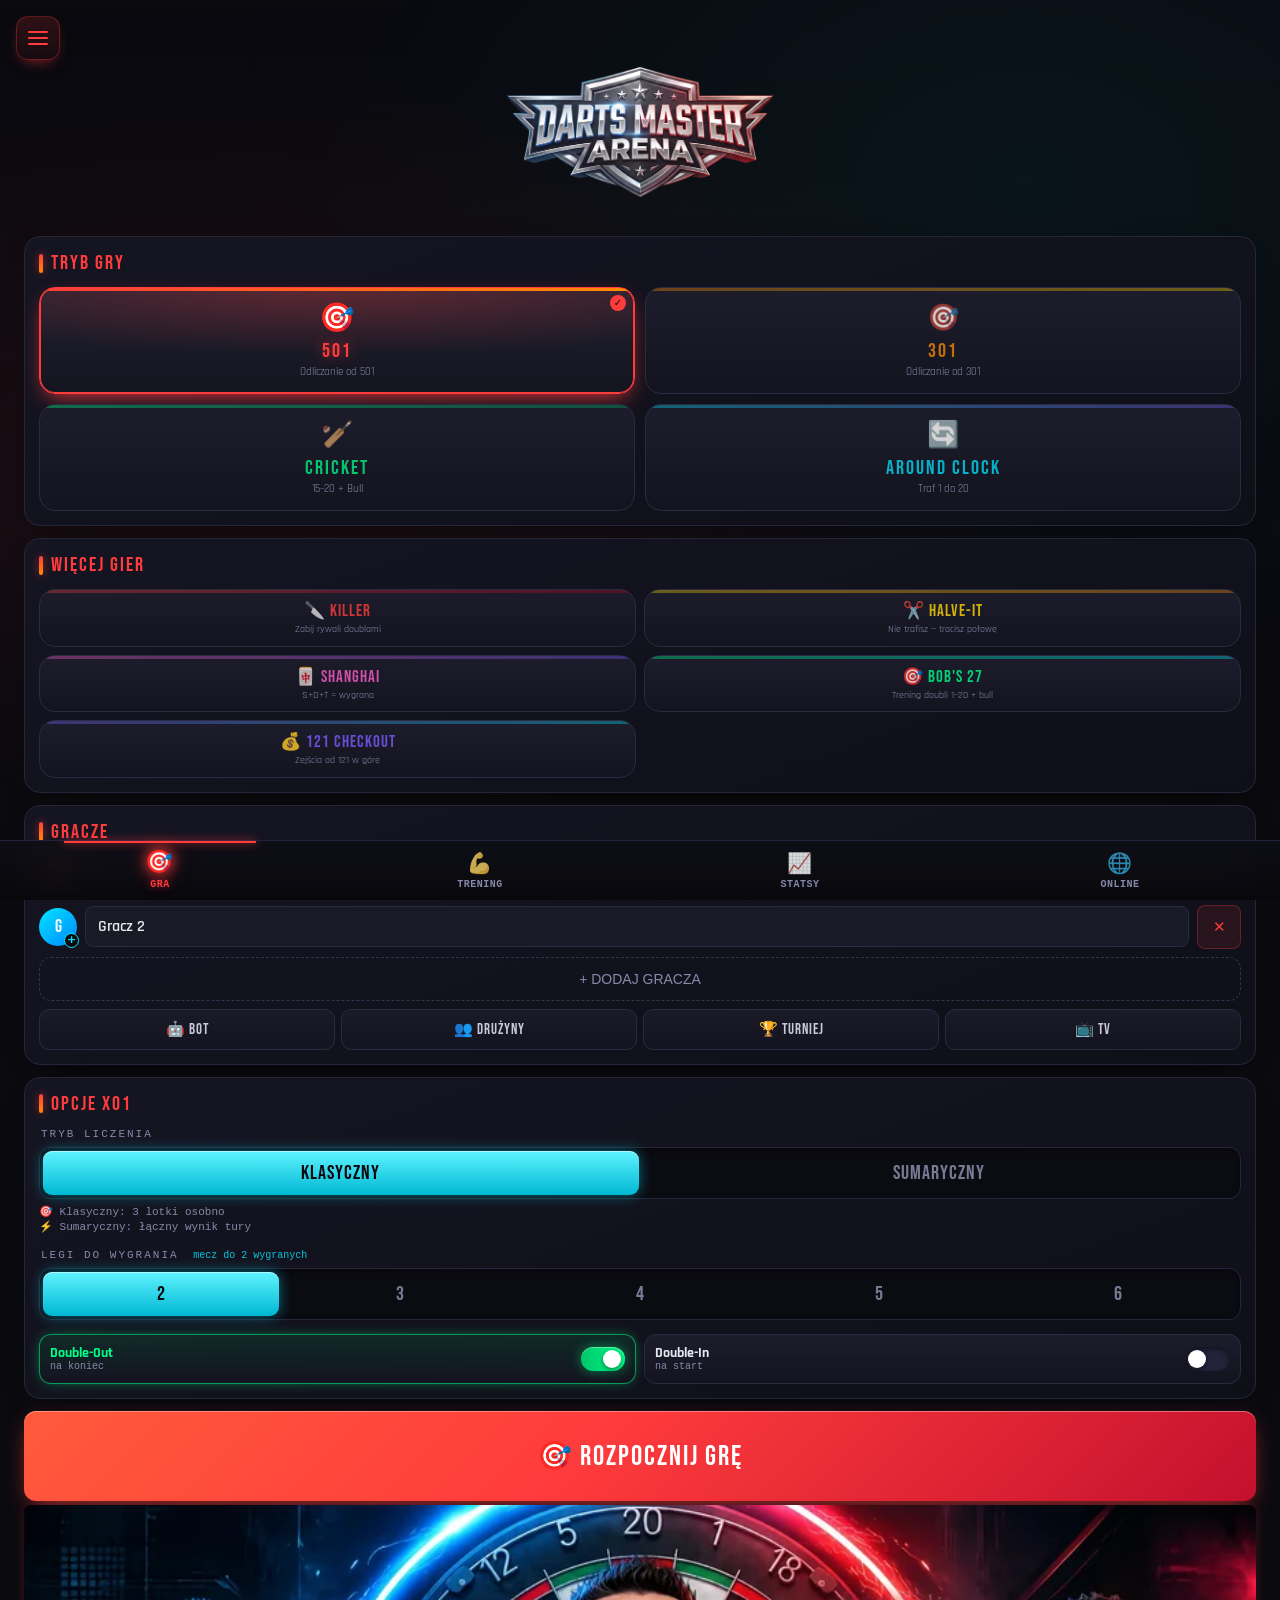
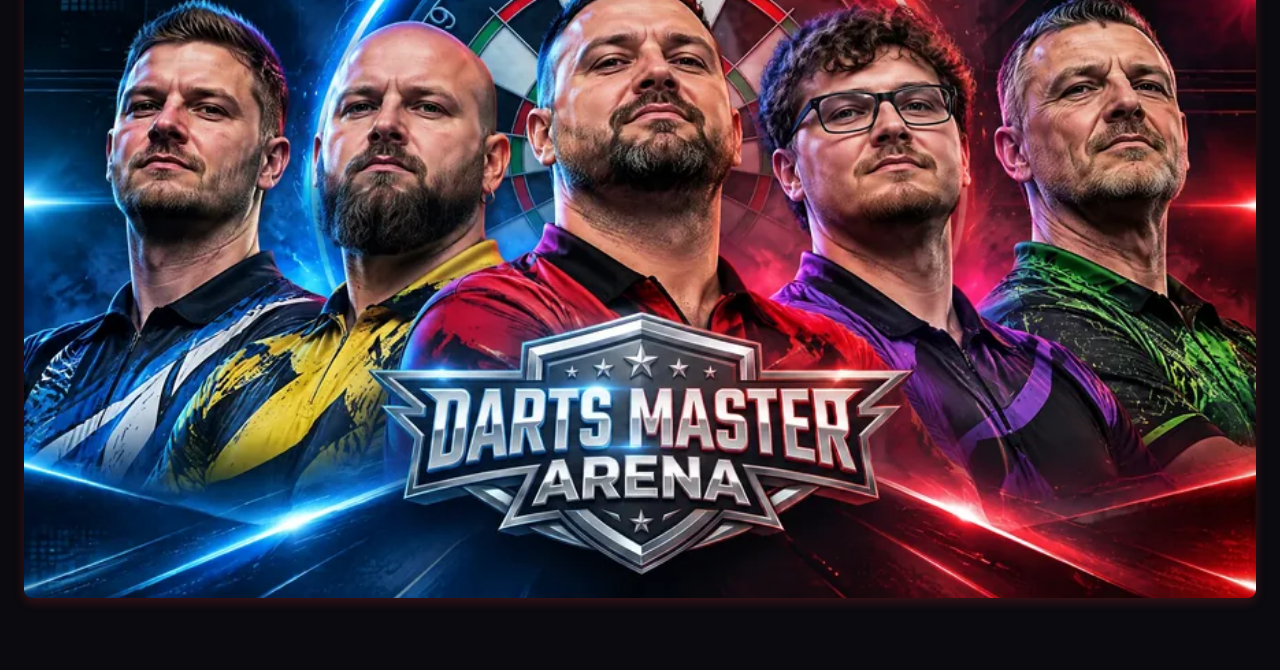
==== app.html @ 96c675e8 "Add files via upload" ====
<!DOCTYPE html>
<html lang="pl">
<head>
<meta charset="UTF-8">
<meta name="viewport" content="width=device-width, initial-scale=1.0, maximum-scale=1.0, user-scalable=no, viewport-fit=cover">
<meta name="theme-color" content="#0a0a0f">
<meta name="description" content="Profesjonalna aplikacja do gry w darta - 501, 301, Cricket, ATC">
<meta name="mobile-web-app-capable" content="yes">
<meta name="apple-mobile-web-app-capable" content="yes">
<meta name="apple-mobile-web-app-status-bar-style" content="black-translucent">
<meta name="apple-mobile-web-app-title" content="DM Arena">
<link rel="apple-touch-icon" href="/apple-touch-icon.png">
<meta name="apple-touch-startup-image" media="screen and (device-width: 430px) and (device-height: 932px) and (-webkit-device-pixel-ratio: 3) and (orientation: portrait)" href="[data-uri]">
<meta name="apple-touch-startup-image" media="screen and (device-width: 393px) and (device-height: 852px) and (-webkit-device-pixel-ratio: 3) and (orientation: portrait)" href="[data-uri]">
<meta name="apple-touch-startup-image" media="screen and (device-width: 390px) and (device-height: 844px) and (-webkit-device-pixel-ratio: 3) and (orientation: portrait)" href="[data-uri]">
<meta name="apple-touch-startup-image" media="screen and (device-width: 375px) and (device-height: 812px) and (-webkit-device-pixel-ratio: 3) and (orientation: portrait)" href="[data-uri]">
<link rel="manifest" href="manifest.json">
<link rel="icon" type="image/png" sizes="192x192" href="/icon-192x192.png">
<link rel="shortcut icon" href="/favicon.ico">
<title>Darts Master Arena</title>
<link href="https://fonts.googleapis.com/css2?family=Bebas+Neue&family=Anton&family=Open+Sans:wght@400;600;700&family=Rajdhani:wght@400;500;600;700&display=swap" rel="stylesheet">
<script type="module">
  import { initializeApp } from "https://www.gstatic.com/firebasejs/10.12.0/firebase-app.js";
  import { getAuth, createUserWithEmailAndPassword, signInWithEmailAndPassword, signOut, onAuthStateChanged, updateProfile, sendPasswordResetEmail } from "https://www.gstatic.com/firebasejs/10.12.0/firebase-auth.js";
  import { getFirestore, collection, doc, setDoc, getDoc, getDocs, updateDoc, onSnapshot, deleteDoc, deleteField, serverTimestamp, query, orderBy, limit, where, addDoc, runTransaction, arrayUnion, arrayRemove } from "https://www.gstatic.com/firebasejs/10.12.0/firebase-firestore.js";

  const firebaseConfig = {
    apiKey: "AIzaSyDDq0DXwafzw8KiSfl-HofLPJ_BuCSrttk",
    authDomain: "dartsmasterproapp.firebaseapp.com",
    projectId: "dartsmasterproapp",
    storageBucket: "dartsmasterproapp.firebasestorage.app",
    messagingSenderId: "101932488932",
    appId: "1:101932488932:web:4e81bce3bbfb4fde9b74f1"
  };

  const app = initializeApp(firebaseConfig);
  const auth = getAuth(app);
  const db = getFirestore(app);

  // Eksportuj do window żeby reszta kodu miała dostęp
  window._fb = { auth, db, createUserWithEmailAndPassword, signInWithEmailAndPassword, signOut, onAuthStateChanged, updateProfile, sendPasswordResetEmail, collection, doc, setDoc, getDoc, getDocs, updateDoc, onSnapshot, deleteDoc, deleteField, serverTimestamp, query, orderBy, limit, where, addDoc, runTransaction, arrayUnion, arrayRemove };

  // Śledź stan logowania
  onAuthStateChanged(auth, user => {
    window._fbUser = user;
    if (typeof onFbAuthChange === 'function') onFbAuthChange(user);
  });
</script>

<style>
*{margin:0;padding:0;box-sizing:border-box;-webkit-tap-highlight-color:transparent}
body{background:#0a0a0f;color:#e8e8f0;font-family:'Rajdhani',sans-serif;min-height:100vh;overflow-x:hidden;background-attachment:fixed}
body::before{content:'';position:fixed;inset:0;background:radial-gradient(ellipse at 20% 50%,rgba(255,60,60,0.08),transparent 60%),radial-gradient(ellipse at 80% 20%,rgba(0,229,255,0.05),transparent 50%),linear-gradient(180deg,rgba(10,10,15,0.5) 0%,rgba(10,10,15,0.7) 100%);pointer-events:none;z-index:0}
input{outline:none}
::-webkit-scrollbar{width:3px}
::-webkit-scrollbar-thumb{background:#2a2a40;border-radius:4px}
@keyframes blink{0%,100%{opacity:1}50%{opacity:.3}}
@keyframes fall{0%{transform:translateY(-20px) rotate(0deg);opacity:1}100%{transform:translateY(100vh) rotate(720deg);opacity:0}}
@keyframes popIn{0%{transform:scale(0)}60%{transform:scale(1.15)}100%{transform:scale(1)}}
@keyframes pulse{0%,100%{box-shadow:0 0 10px rgba(255,60,60,.3)}50%{box-shadow:0 0 20px rgba(255,60,60,.6)}}

/* SIDE MENU */
.side-menu{position:fixed;left:0;top:0;bottom:0;width:200px;background:rgba(10,10,15,.98);backdrop-filter:blur(20px);border-right:1px solid #2a2a40;display:none;flex-direction:column;z-index:2000;overflow-y:auto;padding-top:20px}
.side-menu.open{display:flex}
.side-menu-btn{padding:15px 20px;color:#8888aa;text-decoration:none;border:none;background:none;cursor:pointer;font-family:'Bebas Neue',cursive;font-size:14px;letter-spacing:1px;text-align:left;border-bottom:1px solid #2a2a40;transition:all .2s;display:flex;align-items:center;gap:10px}
.side-menu-btn:hover{color:#ff3c3c;background:rgba(255,60,60,.05)}
.side-menu-btn.online{color:#00ff88;border-left:3px solid #00ff88}
.menu-toggle{position:fixed;top:20px;left:20px;background:#ff3c3c;border:none;color:#fff;width:40px;height:40px;border-radius:8px;cursor:pointer;z-index:1999;font-size:20px;display:flex;align-items:center;justify-content:center}

/* MODAL LOGIN/REGISTER ONLINE */
.modal-overlay{display:none;position:fixed;inset:0;background:rgba(0,0,0,.9);z-index:3000;align-items:center;justify-content:center}
.modal-overlay.active{display:flex}
.modal-box{background:#12121a;border:2px solid #2a2a40;border-radius:12px;padding:30px;max-width:400px;width:90%;box-shadow:0 0 30px rgba(255,60,60,.3);animation:popIn .3s ease-out}
.modal-title{font-family:'Bebas Neue',cursive;font-size:24px;color:#ff3c3c;margin-bottom:20px;text-align:center;letter-spacing:2px}
.modal-subtitle{font-size:12px;color:#8888aa;text-align:center;margin-bottom:20px}
.modal-input{width:100%;padding:12px;background:#1a1a26;border:1px solid #2a2a40;border-radius:8px;color:#e8e8f0;margin-bottom:12px;font-family:'Rajdhani',sans-serif;font-size:14px;transition:border .2s}
.modal-input:focus{border-color:#ff3c3c;outline:none}
.modal-btn{width:100%;padding:12px;background:linear-gradient(135deg,#ff3c3c,#cc1f1f);color:#fff;border:none;border-radius:8px;cursor:pointer;font-family:'Bebas Neue',cursive;font-size:16px;letter-spacing:1px;margin-bottom:10px;transition:all .2s}
.modal-btn:hover{transform:translateY(-2px);box-shadow:0 4px 20px rgba(255,60,60,.4)}
.modal-btn:active{transform:translateY(0)}
.modal-btn-secondary{background:#1a1a26;border:1px solid #2a2a40;color:#e8e8f0}
.modal-btn-secondary:hover{border-color:#ff3c3c;color:#ff3c3c}
.modal-close{position:absolute;top:10px;right:10px;background:none;border:none;color:#8888aa;font-size:24px;cursor:pointer;transition:color .2s}
.modal-close:hover{color:#ff3c3c}
.modal-text{color:#8888aa;font-size:12px;text-align:center;margin-top:15px}
.modal-link{color:#ff3c3c;cursor:pointer;text-decoration:underline}
.modal-link:hover{color:#ff6060}
.modal-message{padding:10px;border-radius:8px;margin-bottom:15px;font-size:12px;text-align:center}
.modal-message.success{background:rgba(0,255,136,.1);color:#00ff88;border:1px solid rgba(0,255,136,.3)}
.modal-message.error{background:rgba(255,60,60,.1);color:#ff3c3c;border:1px solid rgba(255,60,60,.3)}

/* ONLINE SCREEN */
.online-tab{flex:1;padding:8px;border-radius:8px;border:2px solid #2a2a40;background:#1a1a26;color:#8888aa;font-family:'Bebas Neue',cursive;font-size:14px;letter-spacing:1px;cursor:pointer;text-align:center;transition:all .15s}
.online-tab.active{border-color:#00e5ff;color:#00e5ff;background:rgba(0,229,255,.08)}
.room-card{background:#12121a;border:1px solid #2a2a40;border-radius:12px;padding:14px;margin-bottom:10px;display:flex;align-items:center;gap:12px;cursor:pointer;transition:all .2s}
.room-card:hover{border-color:#00e5ff;background:rgba(0,229,255,.05)}
.room-badge{padding:3px 8px;border-radius:6px;font-size:10px;font-family:monospace;font-weight:700}
.room-badge.waiting{background:rgba(0,255,136,.15);color:#00ff88;border:1px solid rgba(0,255,136,.3)}
.room-badge.playing{background:rgba(255,140,0,.15);color:#ff8c00;border:1px solid rgba(255,140,0,.3)}
.room-badge.full{background:rgba(255,60,60,.15);color:#ff3c3c;border:1px solid rgba(255,60,60,.3)}
.lb-row{display:flex;align-items:center;gap:10px;padding:10px 12px;border-bottom:1px solid #2a2a40}
.lb-rank{font-family:'Bebas Neue',cursive;font-size:22px;color:#8888aa;width:30px;text-align:center;flex-shrink:0}
.lb-rank.gold{color:#ffd700}
.lb-rank.silver{color:#c0c0c0}
.lb-rank.bronze{color:#cd7f32}
.lb-wins{font-family:'Bebas Neue',cursive;font-size:22px;color:#00e5ff;margin-left:auto}
.online-game-header{background:rgba(0,229,255,.08);border:1px solid rgba(0,229,255,.2);border-radius:12px;padding:12px;margin-bottom:12px;text-align:center}
.online-turn-indicator{background:rgba(255,60,60,.1);border:1px solid rgba(255,60,60,.3);border-radius:8px;padding:8px 12px;margin-bottom:10px;text-align:center;font-family:'Bebas Neue',cursive;font-size:16px;letter-spacing:1px;display:none}
.online-turn-indicator.your-turn{display:block;color:#ff3c3c;animation:pulse 1s infinite}
.online-turn-indicator.wait{display:block;color:#8888aa}
.sound-slot{background:#1a1a26;border:1px solid #2a2a40;border-radius:10px;padding:12px;margin-bottom:10px}
.sound-slot-label{font-family:'Bebas Neue',cursive;font-size:14px;letter-spacing:1px;color:#ff3c3c;font-weight:700}

@keyframes popIn{0%{transform:scale(0)}60%{transform:scale(1.15)}100%{transform:scale(1)}}

/* NAV */
.nav{position:fixed;bottom:0;left:0;right:0;background:rgba(10,10,15,.96);backdrop-filter:blur(20px);border-top:1px solid #2a2a40;display:flex;z-index:1000;padding-bottom:env(safe-area-inset-bottom)}
.nav-btn{flex:1;display:flex;flex-direction:column;align-items:center;gap:3px;padding:10px 4px;cursor:pointer;color:#8888aa;font-size:10px;font-family:monospace;font-weight:700;text-transform:uppercase;letter-spacing:.5px;border:none;background:none;position:relative;transition:color .2s}
.nav-btn.active{color:#ff3c3c}
.nav-btn.active::before{content:'';position:absolute;top:0;left:20%;right:20%;height:2px;background:#ff3c3c;box-shadow:0 0 8px #ff3c3c}
.nav-icon{font-size:20px}

/* SCREENS */
.screen{display:none;padding:20px 24px 70px;position:relative;z-index:1}
.screen.active{display:block}
#game-screen{padding-top:80px}

/* CARDS */
.card{background:#12121a;border:1px solid #2a2a40;border-radius:12px;padding:14px;margin-bottom:12px;position:relative;overflow:hidden}
.card-title{font-family:'Bebas Neue',cursive;font-size:20px;letter-spacing:2px;color:#ff3c3c;margin-bottom:12px}

/* CRICKET - zmniejsz margines przed tabelą */
#cricket-in{margin-top:-12px}

/* BTNS */
.btn{display:flex;align-items:center;justify-content:center;gap:8px;padding:13px 20px;border-radius:10px;cursor:pointer;font-family:'Bebas Neue',cursive;font-size:18px;letter-spacing:2px;border:none;width:100%;margin-top:8px;transition:all .2s}
.btn-primary{background:linear-gradient(135deg,#ff3c3c,#cc1f1f);color:#fff;box-shadow:0 4px 20px rgba(255,60,60,.4)}
.btn-secondary{background:#1a1a26;border:1px solid #2a2a40;color:#e8e8f0}
.btn-cyan{background:linear-gradient(135deg,#00e5ff,#0088aa);color:#000}
.btn-green{background:linear-gradient(135deg,#00ff88,#00aacc);color:#000}

/* PLAYER SCORE CARD */
.player-card{background:#12121a;border:1px solid #2a2a40;border-radius:12px;padding:10px 14px;display:flex;align-items:center;gap:10px;margin-bottom:8px;transition:all .3s;position:relative;overflow:hidden}
.player-card.active{border-color:#ff3c3c;background:rgba(255,60,60,.08);box-shadow:0 0 18px rgba(255,60,60,.15)}
.player-card.active::before{content:'';position:absolute;left:0;top:0;bottom:0;width:3px;background:#ff3c3c;box-shadow:0 0 8px #ff3c3c}
.player-avatar{width:40px;height:40px;border-radius:50%;display:flex;align-items:center;justify-content:center;font-family:'Bebas Neue',cursive;font-size:18px;color:#fff;flex-shrink:0}
.player-name{font-size:15px;font-weight:700;color:#e8e8f0}
.player-sub{font-size:11px;color:#8888aa;font-family:monospace;margin-top:2px}
.player-score{font-family:'Bebas Neue',cursive;font-size:40px;line-height:1;color:#e8e8f0;min-width:70px;text-align:right}
.player-score.low{color:#ff3c3c;text-shadow:0 0 12px rgba(255,60,60,.5)}

/* THROW DISPLAY */
.throw-slot{flex:1;background:#1a1a26;border:1px solid #2a2a40;border-radius:8px;padding:4px;text-align:center;font-family:'Bebas Neue',cursive;font-size:28px;color:#8888aa;min-height:35px;display:flex;align-items:center;justify-content:center;transition:all .2s}
.throw-slot.filled{border-color:#00e5ff;color:#00e5ff;background:rgba(0,229,255,.05)}

/* NUMPAD */
.numpad{display:grid;grid-template-columns:repeat(5,1fr);gap:5px;margin-bottom:8px}
.npad{background:#1a1a26;border:1px solid #2a2a40;border-radius:7px;padding:12px 6px;text-align:center;cursor:pointer;font-family:monospace;font-size:15px;font-weight:700;color:#e8e8f0;user-select:none;transition:background .1s}
.npad:active{background:rgba(0,229,255,.15);border-color:#00e5ff}
.npad.gold{color:#ffd700;border-color:rgba(255,215,0,.3)}
.npad.red{color:#ff3c3c;border-color:rgba(255,60,60,.3)}

/* MULT */
.mult-btn{padding:8px;border-radius:8px;border:2px solid #2a2a40;background:#1a1a26;color:#8888aa;font-family:'Bebas Neue',cursive;font-size:15px;letter-spacing:1px;cursor:pointer;text-align:center;transition:all .15s;flex:1}
.mult-btn.m1{border-color:#e8e8f0;color:#e8e8f0;background:rgba(255,255,255,.08)}
.mult-btn.m2{border-color:#00ff88;color:#00ff88;background:rgba(0,255,136,.1)}
.mult-btn.m3{border-color:#ff8c00;color:#ff8c00;background:rgba(255,140,0,.1)}

/* CRICKET */
.cricket-row{display:flex;align-items:center;padding:7px 12px;border-bottom:1px solid #2a2a40;gap:6px}
.cricket-num{font-family:'Bebas Neue',cursive;font-size:20px;color:#ff8c00;width:32px;text-align:center;flex-shrink:0}
.mark{width:20px;height:20px;border:2px solid #2a2a40;border-radius:4px;display:flex;align-items:center;justify-content:center;font-size:12px;color:transparent;transition:all .2s;font-weight:700}
.mark.hit{border-color:#00ff88;background:rgba(0,255,136,.12);color:#00ff88}
.mark.closed{border-color:#ffd700;background:rgba(255,215,0,.12);color:#ffd700}

/* CHECKOUT HINT */
.checkout-hint{background:rgba(255,215,0,.08);border:1px solid rgba(255,215,0,.3);border-radius:8px;padding:8px 12px;margin-bottom:10px;display:none}
.checkout-hint.on{display:block}

/* CAMERA */
.cam-container{border-radius:12px;overflow:hidden;background:#000;margin-bottom:12px;aspect-ratio:4/3;position:relative}
#cam-video{width:100%;height:100%;object-fit:cover;display:block}
.cam-badge{background:rgba(0,0,0,.7);backdrop-filter:blur(8px);padding:5px 10px;border-radius:20px;font-family:monospace;font-size:10px;display:flex;align-items:center;gap:5px}
.live-dot{width:7px;height:7px;border-radius:50%;background:#8888aa}
.live-dot.on{background:#00ff88;animation:blink 1.2s infinite}

/* ATC */
.atc-target{width:36px;height:36px;border-radius:50%;border:2px solid #2a2a40;display:flex;align-items:center;justify-content:center;font-family:'Bebas Neue',cursive;font-size:14px;color:#8888aa;transition:all .2s}
.atc-target.hit{border-color:#00ff88;background:rgba(0,255,136,.15);color:#00ff88}
.atc-target.current{border-color:#ff3c3c;background:rgba(255,60,60,.15);color:#ff3c3c;animation:pulse 1s infinite}

/* EXERCISE */
.exercise-card{background:#12121a;border:1px solid #2a2a40;border-radius:12px;overflow:hidden;margin-bottom:12px}
.ex-header{background:linear-gradient(135deg,rgba(255,60,60,.12),rgba(255,140,0,.08));padding:12px 14px;border-bottom:1px solid #2a2a40;display:flex;align-items:center;gap:10px}
.diff{font-size:10px;font-family:monospace;padding:3px 8px;border-radius:4px;margin-left:auto}
.diff.easy{background:rgba(0,255,136,.15);color:#00ff88}
.diff.medium{background:rgba(255,140,0,.15);color:#ff8c00}
.diff.hard{background:rgba(255,60,60,.15);color:#ff3c3c}

/* TOAST */
#toast{position:fixed;top:16px;left:50%;transform:translateX(-50%) translateY(-60px);background:#1a1a26;border:1px solid #2a2a40;border-radius:8px;padding:9px 18px;font-family:monospace;font-size:12px;color:#e8e8f0;z-index:9000;transition:transform .3s;white-space:nowrap;box-shadow:0 4px 20px rgba(0,0,0,.5)}
#toast.show{transform:translateX(-50%) translateY(0)}

/* WIN */
#win-overlay{display:none;position:fixed;inset:0;background:rgba(0,0,0,.92);z-index:99000;flex-direction:column;align-items:center;justify-content:center;padding:32px;text-align:center}
#win-overlay.show{display:flex}
.win-emoji{font-size:80px;margin-bottom:12px;animation:popIn .5s ease}
.win-title{font-family:'Bebas Neue',cursive;font-size:50px;letter-spacing:4px;background:linear-gradient(135deg,#ffd700,#ff8c00);-webkit-background-clip:text;-webkit-text-fill-color:transparent}

/* AI RESULT BOX */
.ai-dart-box{background:#1a1a26;border:1px solid #2a2a40;border-radius:8px;padding:10px;text-align:center}
.ai-val{font-family:'Bebas Neue',cursive;font-size:30px;color:#00e5ff;margin:4px 0}
.ai-sub{font-size:10px;color:#8888aa}

/* STAT CARD */
.stat-card{background:#12121a;border:1px solid #2a2a40;border-radius:10px;padding:14px;text-align:center}
.stat-val{font-family:'Bebas Neue',cursive;font-size:34px;color:#00e5ff;line-height:1}
.stat-lbl{font-size:11px;color:#8888aa;text-transform:uppercase;letter-spacing:1px;margin-top:4px;font-family:monospace}
.st-filter-btn{background:#1a1a26;border:1px solid #2a2a40;border-radius:20px;padding:6px 14px;color:#8888aa;font-family:'Bebas Neue',cursive;font-size:13px;letter-spacing:1px;cursor:pointer;white-space:nowrap;transition:all .2s;flex-shrink:0}
.st-filter-btn:hover{border-color:#ff3c3c;color:#ff3c3c}
.st-filter-btn.st-filter-active{background:rgba(255,60,60,.15);border-color:#ff3c3c;color:#ff3c3c}
.st-card-ratio .stat-val{color:#00ff88}
.st-hist-row{display:flex;align-items:center;gap:10px;padding:10px 0;border-bottom:1px solid #1a1a26;position:relative}
.st-hist-row:last-child{border-bottom:none}
.st-mode-badge{font-family:'Bebas Neue',cursive;font-size:10px;letter-spacing:1px;padding:2px 7px;border-radius:10px;flex-shrink:0}
.st-mode-501{background:rgba(255,60,60,.18);color:#ff3c3c;border:1px solid rgba(255,60,60,.3)}
.st-mode-301{background:rgba(255,140,0,.18);color:#ff8c00;border:1px solid rgba(255,140,0,.3)}
.st-mode-cricket{background:rgba(0,229,255,.18);color:#00e5ff;border:1px solid rgba(0,229,255,.3)}
.st-mode-atc{background:rgba(0,255,136,.18);color:#00ff88;border:1px solid rgba(0,255,136,.3)}
.st-win-badge{font-family:'Bebas Neue',cursive;font-size:12px;padding:2px 8px;border-radius:10px;background:rgba(255,215,0,.15);border:1px solid rgba(255,215,0,.3);color:#ffd700;flex-shrink:0}

/* TOGGLE */
.toggle{width:44px;height:24px;border-radius:12px;background:#2a2a40;cursor:pointer;position:relative;transition:background .3s;flex-shrink:0}
.toggle.on{background:#00ff88}
.toggle-knob{position:absolute;top:3px;left:2px;width:18px;height:18px;border-radius:50%;background:#fff;transition:left .3s}
.toggle.on .toggle-knob{left:22px}

/* WRC - podgląd kamery rywala */
#wrc-window{position:fixed;bottom:70px;left:12px;z-index:800;display:none;flex-direction:column;align-items:flex-start;gap:6px}
#wrc-window.open{display:flex}
#wrc-window.open.docked{display:none}
.wrc-slot{display:none;position:relative;flex-shrink:0}
.wrc-slot.on{display:block}
.wrc-slot .wrc-video-box{width:100%!important;height:100%!important;border-radius:10px}
.wrc-slot-x{position:absolute;top:4px;right:4px;z-index:3;width:22px;height:22px;border-radius:50%;border:1px solid rgba(0,229,255,.5);background:rgba(0,0,0,.65);color:#00e5ff;font-size:12px;line-height:20px;text-align:center;cursor:pointer;padding:0}
#wrc-slot-sum{width:150px;height:96px;margin-bottom:10px}
#x01-summary-in.wrc-docked #sum-input{height:96px!important;margin-bottom:10px!important;padding:6px!important}
#wrc-slot-x01{width:170px;height:96px;margin:0 auto 26px}
#x01-in.wrc-docked .dart-graphics{display:none!important}
.wrc-video-box{width:140px;height:105px;border-radius:10px;overflow:hidden;background:#000;border:2px solid rgba(0,229,255,.5);box-shadow:0 4px 20px rgba(0,229,255,.25),0 0 0 1px rgba(0,229,255,.1);position:relative;cursor:pointer;transition:all .3s cubic-bezier(.4,0,.2,1)}
.wrc-video-box video{width:100%;height:100%;object-fit:cover;display:block}
.wrc-video-box.fullscreen{position:fixed;inset:0;width:100vw;height:100dvh;border-radius:0;border:none;z-index:9500;box-shadow:none;cursor:pointer}
.wrc-video-box.fullscreen .wrc-label{font-size:12px;padding:4px 12px;top:10px;left:10px}
.wrc-video-box.fullscreen .wrc-name{font-size:16px;padding:6px 12px;bottom:20px}
.wrc-fullscreen-hint{position:absolute;bottom:22px;right:5px;background:rgba(0,0,0,.55);border-radius:6px;padding:2px 5px;font-family:monospace;font-size:8px;color:#00e5ff;opacity:.7;pointer-events:none;transition:opacity .2s}
.wrc-label{position:absolute;top:5px;left:5px;background:rgba(0,0,0,.7);backdrop-filter:blur(6px);padding:2px 7px;border-radius:10px;font-family:monospace;font-size:9px;color:#00e5ff;letter-spacing:1px;display:flex;align-items:center;gap:4px}
.wrc-dot{width:6px;height:6px;border-radius:50%;background:#00ff88;animation:blink 1.2s infinite;flex-shrink:0}
.wrc-dot.off{background:#8888aa;animation:none}
.wrc-name{position:absolute;bottom:5px;left:5px;right:5px;background:rgba(0,0,0,.65);backdrop-filter:blur(4px);padding:2px 6px;border-radius:6px;font-family:'Bebas Neue',cursive;font-size:11px;color:#e8e8f0;letter-spacing:1px;text-align:center;white-space:nowrap;overflow:hidden;text-overflow:ellipsis}
.wrc-btn{background:rgba(0,0,0,.75);backdrop-filter:blur(8px);border:1px solid rgba(0,229,255,.4);border-radius:20px;color:#00e5ff;padding:5px 10px;font-family:'Bebas Neue',cursive;font-size:12px;letter-spacing:1px;cursor:pointer;display:flex;align-items:center;gap:5px;white-space:nowrap;box-shadow:0 2px 10px rgba(0,0,0,.4);transition:all .2s}
.wrc-btn:active{background:rgba(0,229,255,.15)}
.wrc-no-cam{display:flex;flex-direction:column;align-items:center;justify-content:center;height:100%;color:#8888aa;font-family:monospace;font-size:10px;gap:6px}
.wrc-no-cam span{font-size:24px}

/* TURN TIMER */
#ol-turn-timer{display:none;align-items:center;gap:8px;padding:4px 0 2px}
#ol-turn-timer.active{display:flex}
.timer-bar-wrap{flex:1;height:5px;background:#2a2a40;border-radius:3px;overflow:hidden}
.timer-bar-fill{height:100%;border-radius:3px;transition:width 1s linear,background .5s;background:#00e5ff;width:100%}
.timer-bar-fill.warn{background:#ff8c00}
.timer-bar-fill.danger{background:#ff3c3c;animation:pulse .5s infinite}
.timer-count{font-family:'Bebas Neue',cursive;font-size:16px;color:#00e5ff;min-width:24px;text-align:right;letter-spacing:1px;transition:color .3s}
.timer-count.warn{color:#ff8c00}
.timer-count.danger{color:#ff3c3c}

/* DART GRAPHICS */
@keyframes dartThrow{
  0%{opacity:1;transform:scale(1) translateX(0) rotateY(0deg)}
  30%{opacity:0.8;transform:scale(1.15) translateX(-8px) rotateY(-15deg)}
  100%{opacity:0;transform:scale(0.2) translateX(-60px) rotateY(-45deg)}
}
.dart-graphics{display:flex;justify-content:center;align-items:center;gap:40px;margin-bottom:4px;height:60px;perspective:1000px}
.dart-icon{display:flex;flex-direction:row;align-items:center;gap:6px;transition:opacity .15s}
.dart-icon img{filter:drop-shadow(0 3px 8px rgba(255,60,60,0.45));width:48px;height:48px;object-fit:contain;display:block;transform:rotate(90deg)}
.dart-visual{filter:drop-shadow(0 3px 8px rgba(255,60,60,0.45));width:48px;height:48px;display:flex;align-items:center;justify-content:center;font-size:32px}
.dart-icon.thrown{animation:dartThrow .38s cubic-bezier(.4,0,.6,1) forwards;pointer-events:none}
.dart-dot{width:7px;height:7px;border-radius:50%;background:#00e5ff;box-shadow:0 0 7px #00e5ff;transition:background .2s,box-shadow .2s}
.dart-icon.thrown .dart-dot{background:transparent;box-shadow:none}

/* ===== RESPONSIVE DESIGN FOR MOBILE ===== */
@media (max-width:768px){
  /* General spacing adjustments */
  .screen{padding:16px 20px 70px}
  
  /* Navigation adjustments */
  .nav{padding-bottom:env(safe-area-inset-bottom,8px)}
  .nav-btn{padding:8px 3px;gap:2px;font-size:9px}
  .nav-icon{font-size:18px}
  
  /* Card adjustments */
  .card{padding:10px 12px;margin-bottom:10px;border-radius:8px}
  .card-title{font-size:16px;letter-spacing:1px;margin-bottom:8px}
  
  /* Button adjustments */
  .btn{padding:11px 16px;font-size:14px;letter-spacing:1px;margin-top:6px}
  
  /* Player card adjustments */
  .player-card{padding:8px 10px;gap:8px;margin-bottom:6px}
  .player-avatar{width:36px;height:36px;font-size:16px}
  .player-name{font-size:13px}
  .player-sub{font-size:10px}
  .player-score{font-size:32px;min-width:60px}
  
  /* Throw slot adjustments */
  .throw-slot{padding:8px;font-size:22px;min-height:45px}
  
  /* Numpad adjustments */
  .numpad{grid-template-columns:repeat(5,1fr);gap:4px;margin-bottom:6px}
  .npad{padding:7px 3px;font-size:12px}
  
  /* Multiplier buttons */
  .mult-btn{padding:6px;font-size:13px;letter-spacing:.5px}
  
  /* Cricket adjustments */
  .cricket-row{padding:5px 10px;gap:4px}
  .cricket-num{font-size:16px;width:28px}
  .mark{width:18px;height:18px;font-size:10px}
  
  /* Stat card adjustments */
  .stat-card{padding:10px;border-radius:8px}
  .stat-val{font-size:28px}
  .stat-lbl{font-size:10px;margin-top:3px}
  
  /* Camera container */
  .cam-container{border-radius:10px;margin-bottom:10px;aspect-ratio:4/3}
  .cam-badge{padding:4px 8px;font-size:9px;gap:4px}
  .live-dot{width:6px;height:6px}
  
  /* ATC target adjustments */
  .atc-target{width:32px;height:32px;font-size:12px}
  
  /* Exercise card adjustments */
  .exercise-card{margin-bottom:10px;border-radius:8px}
  .ex-header{padding:10px 12px;gap:8px}
  .ex-header span{font-size:22px}
  .ex-header div:first-of-type div{font-size:16px}
  .diff{font-size:9px;padding:2px 6px}
  
  /* Toast adjustments */
  #toast{font-size:11px;padding:8px 14px;border-radius:6px}
  
  /* Win overlay adjustments */
  #win-overlay{padding:24px 16px}
  .win-emoji{font-size:60px;margin-bottom:10px}
  .win-title{font-size:36px;letter-spacing:2px}
  
  /* AI dart box */
  .ai-dart-box{padding:8px;border-radius:6px}
  .ai-val{font-size:24px;margin:3px 0}
  .ai-sub{font-size:9px}
  
  /* Dart graphics adjustments */
  .dart-graphics{gap:28px;margin-bottom:4px;height:70px}
  .dart-icon img{width:40px;height:40px}
  .dart-icon{gap:4px}
  
  /* Toggle switch */
  .toggle{width:40px;height:22px}
  .toggle-knob{width:16px;height:16px;top:3px;left:2px}
  .toggle.on .toggle-knob{left:20px}
}

@media (max-width:480px){
  /* Extra small devices */
  .screen{padding:12px 16px 65px}
  
  /* Card adjustments for very small screens */
  .card{padding:8px 10px;margin-bottom:8px;border-radius:6px}
  .card-title{font-size:14px;margin-bottom:6px}
  
  /* Button adjustments */
  .btn{padding:10px 12px;font-size:13px;letter-spacing:.5px;margin-top:5px}
  
  /* Player card */
  .player-card{padding:7px 8px;gap:6px;margin-bottom:5px}
  .player-avatar{width:32px;height:32px;font-size:14px}
  .player-name{font-size:12px}
  .player-sub{font-size:9px}
  .player-score{font-size:28px;min-width:50px}
  
  /* Throw slot */
  .throw-slot{padding:6px;font-size:18px;min-height:40px}
  
  /* Numpad grid - 5 columns, bigger touch targets */
  .numpad{grid-template-columns:repeat(5,1fr);gap:4px;margin-bottom:6px}
  .npad{padding:12px 4px;font-size:14px;min-height:48px;border-radius:8px}
  
  /* Multiplier buttons */
  .mult-btn{padding:5px;font-size:11px;letter-spacing:0px}
  
  /* Cricket */
  .cricket-row{padding:4px 8px;gap:3px}
  .cricket-num{font-size:14px;width:24px}
  .mark{width:16px;height:16px;font-size:9px}
  
  /* Statistics */
  .stat-card{padding:8px;border-radius:6px}
  .stat-val{font-size:24px}
  .stat-lbl{font-size:9px;margin-top:2px}
  
  /* Camera */
  .cam-container{border-radius:8px;margin-bottom:8px;aspect-ratio:16/12}
  .cam-badge{padding:3px 6px;font-size:8px}
  .live-dot{width:5px;height:5px}
  
  /* Exercise cards */
  .exercise-card{margin-bottom:8px;border-radius:6px}
  .ex-header{padding:8px 10px;gap:6px}
  .ex-header span{font-size:20px}
  .ex-header div:first-of-type div{font-size:14px;letter-spacing:1px}
  .diff{font-size:8px;padding:2px 5px}
  
  /* Checkout hint */
  .checkout-hint{padding:6px 10px;border-radius:6px;margin-bottom:8px;font-size:12px}
  
  /* Toast */
  #toast{font-size:10px;padding:7px 12px;border-radius:5px;top:10px}
  
  /* Win overlay */
  #win-overlay{padding:16px 12px}
  .win-emoji{font-size:50px;margin-bottom:8px}
  .win-title{font-size:32px;letter-spacing:1px}
  
  /* AI dart box */
  .ai-dart-box{padding:6px;border-radius:5px}
  .ai-val{font-size:20px;margin:2px 0}
  .ai-sub{font-size:8px}
  
  /* Dart graphics */
  .dart-graphics{gap:20px;margin-bottom:4px;height:60px}
  .dart-icon img{width:32px;height:32px}
  .dart-icon{gap:3px}
  
  /* Toggle */
  .toggle{width:36px;height:20px}
  .toggle-knob{width:14px;height:14px;top:3px;left:2px}
  .toggle.on .toggle-knob{left:18px}
  
  /* ATC targets */
  .atc-target{width:28px;height:28px;font-size:10px}
  
  /* Navigation */
  .nav-btn{padding:6px 2px;gap:1px;font-size:8px}
  .nav-icon{font-size:16px}
}

/* SLIDE MENU */
.slide-menu{position:fixed;left:-280px;top:0;width:280px;height:100vh;background:rgba(10,10,15,.98);backdrop-filter:blur(20px);border-right:1px solid #2a2a40;z-index:999;transition:left .3s cubic-bezier(0.4,0,0.2,1);padding-top:20px;overflow-y:auto;padding-bottom:100px}
.slide-menu.open{left:0}
.slide-menu-overlay{position:fixed;inset:0;background:rgba(0,0,0,.4);z-index:998;display:none;transition:opacity .3s;pointer-events:none}
.slide-menu.open~.slide-menu-overlay{display:block;pointer-events:auto}

.menu-header{padding:0 20px;margin-bottom:24px}
.menu-title{font-family:'Bebas Neue',cursive;font-size:24px;letter-spacing:2px;color:#ff3c3c;margin-bottom:4px}
.menu-subtitle{font-size:11px;color:#8888aa;font-family:monospace;letter-spacing:1px}

.menu-section{margin-bottom:24px}
.menu-section-title{font-family:'Bebas Neue',cursive;font-size:12px;letter-spacing:2px;color:#00e5ff;padding:0 20px;margin-bottom:10px;text-transform:uppercase}

.menu-item{padding:14px 20px;cursor:pointer;border-left:3px solid transparent;color:#e8e8f0;transition:all .2s;font-size:14px;display:flex;align-items:center;gap:12px;border-bottom:1px solid rgba(42,42,64,.3)}
.menu-item:hover{background:rgba(255,60,60,.1);border-left-color:#ff3c3c;color:#ff3c3c}
.menu-item-icon{font-size:18px;min-width:20px}

.menu-submenu{display:none;background:rgba(255,60,60,.05);border-left:3px solid #ff3c3c;margin-left:0;padding-left:0}
.menu-submenu.open{display:flex;flex-direction:column}
.menu-submenu-item{padding:10px 20px 10px 50px;cursor:pointer;color:#b8b8c8;font-size:13px;border-bottom:1px solid rgba(42,42,64,.2);transition:all .2s}
.menu-submenu-item:hover{background:rgba(255,60,60,.15);color:#ff3c3c}

.menu-divider{height:1px;background:linear-gradient(90deg,transparent,#2a2a40,transparent);margin:20px 0}

/* Menu burger button */
.menu-toggle{position:fixed;top:16px;left:16px;width:44px;height:44px;background:rgba(255,60,60,.1);border:1px solid rgba(255,60,60,.3);border-radius:10px;cursor:pointer;display:flex;align-items:center;justify-content:center;z-index:997;transition:all .2s;gap:4px;flex-direction:column}
.menu-toggle:hover{background:rgba(255,60,60,.2);border-color:#ff3c3c}
.menu-toggle span{width:20px;height:2px;background:#ff3c3c;border-radius:2px;transition:all .3s}
.menu-toggle.open span:nth-child(1){transform:rotate(45deg) translateY(10px)}
.menu-toggle.open span:nth-child(2){opacity:0}
.menu-toggle.open span:nth-child(3){transform:rotate(-45deg) translateY(-10px)}

/* GAME OPTIONS COLLAPSIBLE */
.game-opts{background:#12121a;border:1px solid #2a2a40;border-radius:12px;padding:14px;margin-bottom:12px;position:relative;overflow:hidden}
.game-opts-header{display:flex;justify-content:space-between;align-items:center;cursor:pointer;user-select:none}
.game-opts-title{font-family:'Bebas Neue',cursive;font-size:16px;letter-spacing:2px;color:#ff3c3c}
.game-opts-toggle{color:#8888aa;font-size:18px;transition:transform .3s}
.game-opts-toggle.open{transform:rotate(180deg)}
.game-opts-content{display:none;margin-top:12px;padding-top:12px;border-top:1px solid #2a2a40}
.game-opts-content.open{display:block}

/* ORDER SELECTION MODAL */
.order-modal-overlay{display:none;position:fixed;inset:0;background:rgba(0,0,0,.9);z-index:3000;align-items:center;justify-content:center}
.order-modal-overlay.active{display:flex}
.order-modal-box{background:#12121a;border:2px solid #ff3c3c;border-radius:12px;padding:24px;max-width:500px;width:90%;box-shadow:0 0 30px rgba(255,60,60,.4);animation:popIn .3s ease-out}
.order-modal-title{font-family:'Bebas Neue',cursive;font-size:22px;color:#ff3c3c;margin-bottom:18px;text-align:center;letter-spacing:2px}
.order-players-grid{display:grid;grid-template-columns:1fr 1fr;gap:12px;margin-bottom:18px}
.order-player-btn{background:#1a1a26;border:2px solid #2a2a40;border-radius:10px;padding:14px;cursor:pointer;transition:all .2s;font-family:'Bebas Neue',cursive;font-size:16px;color:#e8e8f0;text-align:center;display:flex;align-items:center;justify-content:center;gap:8px;user-select:none;position:relative}
.order-player-btn:hover{border-color:#ff3c3c;background:rgba(255,60,60,.1)}
.order-player-btn.selected{border-color:#00ff88;background:rgba(0,255,136,.15);color:#00ff88;box-shadow:0 0 16px rgba(0,255,136,.3)}
.order-position{font-size:12px;background:#ff3c3c;color:#fff;width:24px;height:24px;border-radius:50%;display:flex;align-items:center;justify-content:center;font-weight:700}
.order-actions{display:flex;gap:10px}
.order-confirm-btn{flex:1;background:linear-gradient(135deg,#ff3c3c,#cc1f1f);color:#fff;border:none;border-radius:8px;padding:12px;cursor:pointer;font-family:'Bebas Neue',cursive;font-size:14px;letter-spacing:1px;transition:all .2s}
.order-confirm-btn:hover{transform:translateY(-2px);box-shadow:0 4px 20px rgba(255,60,60,.4)}
.order-cancel-btn{flex:1;background:#1a1a26;border:1px solid #2a2a40;color:#e8e8f0;border-radius:8px;padding:12px;cursor:pointer;font-family:'Bebas Neue',cursive;font-size:14px;letter-spacing:1px;transition:all .2s}
.order-cancel-btn:hover{border-color:#ff3c3c;color:#ff3c3c}

/* DICE ROLL MODAL */
.dice-roll-overlay{display:none;position:fixed;inset:0;background:rgba(0,0,0,.95);z-index:3000;align-items:center;justify-content:center}
.dice-roll-overlay.active{display:flex}
.dice-roll-box{background:#12121a;border:2px solid #00e5ff;border-radius:12px;padding:28px;max-width:500px;width:95%;box-shadow:0 0 40px rgba(0,229,255,.3);animation:popIn .3s ease-out}
.dice-roll-title{font-family:'Bebas Neue',cursive;font-size:24px;color:#00e5ff;margin-bottom:20px;text-align:center;letter-spacing:2px;text-transform:uppercase}
.dice-roll-subtitle{text-align:center;color:#8888aa;font-family:monospace;font-size:12px;margin-bottom:16px}
.dice-players-container{display:grid;grid-template-columns:1fr 1fr;gap:16px;margin-bottom:20px}
.dice-player-section{background:rgba(0,229,255,.05);border:1px solid rgba(0,229,255,.2);border-radius:10px;padding:16px;text-align:center}
.dice-player-name{font-family:'Bebas Neue',cursive;font-size:16px;color:#00e5ff;margin-bottom:8px;letter-spacing:1px}
.dice-result{font-family:'Bebas Neue',cursive;font-size:32px;color:#00ff88;font-weight:700;min-height:40px;display:flex;align-items:center;justify-content:center;transition:opacity .15s}
.dice-result.pending{color:#4a4a5e}
.dice-button{background:linear-gradient(135deg,#00e5ff,#00b8d4);color:#000;border:none;border-radius:8px;padding:12px 20px;cursor:pointer;font-family:'Bebas Neue',cursive;font-size:14px;letter-spacing:1px;font-weight:700;transition:all .2s;width:100%}
.dice-button:hover:not(:disabled){transform:translateY(-2px);box-shadow:0 4px 20px rgba(0,229,255,.4)}
.dice-button:disabled{background:linear-gradient(135deg,#2a2a40,#1a1a30);color:#8888aa;cursor:not-allowed;transform:none;box-shadow:inset 0 2px 8px rgba(0,0,0,.4)}
.dice-status{text-align:center;color:#00ff88;font-family:monospace;font-size:12px;margin-bottom:16px;min-height:20px}
.dice-final-message{background:rgba(0,255,136,.1);border:1px solid rgba(0,255,136,.3);border-radius:8px;padding:14px;text-align:center;font-family:'Bebas Neue',cursive;font-size:16px;color:#00ff88;letter-spacing:1px;margin-bottom:16px;display:none}
.dice-final-message.show{display:block;animation:slideDown .4s ease-out}
@keyframes slideDown{0%{opacity:0;transform:translateY(-10px)}100%{opacity:1;transform:translateY(0)}}

/* PRAWDZIWA KOSTKA 3D - każda ścianka ma inne cieniowanie (jak realne oświetlenie z góry),
   dzięki czemu bryła wygląda jak sześcian, a nie płaski kwadrat */
.dice3d-face{position:absolute;width:60px;height:60px;left:0;top:0;background:linear-gradient(150deg,#fdfdfd,#d4d8de);border:2px solid #b8bcc4;border-radius:10px;box-sizing:border-box;display:grid;grid-template-columns:repeat(3,1fr);grid-template-rows:repeat(3,1fr);padding:8px;box-shadow:inset 0 0 8px rgba(0,0,0,.18);backface-visibility:hidden}
.dice3d-pip{width:8px;height:8px;border-radius:50%;background:radial-gradient(circle at 30% 30%,#3a3a4a,#0a0a12);margin:auto;opacity:0}
.dice3d-pip.on{opacity:1}
.dice3d-face.f1{transform:rotateY(0deg) translateZ(30px)}
.dice3d-face.f6{transform:rotateY(180deg) translateZ(30px);background:linear-gradient(150deg,#e6e9ed,#c0c4cb)}
.dice3d-face.f2{transform:rotateY(90deg) translateZ(30px);background:linear-gradient(150deg,#e0e3e8,#b7bbc2)}
.dice3d-face.f5{transform:rotateY(-90deg) translateZ(30px);background:linear-gradient(150deg,#e0e3e8,#b7bbc2)}
.dice3d-face.f3{transform:rotateX(90deg) translateZ(30px);background:linear-gradient(150deg,#ffffff,#eef0f3)}
.dice3d-face.f4{transform:rotateX(-90deg) translateZ(30px);background:linear-gradient(150deg,#c2c6cd,#9fa3ab)}
.dice3d-face.f1 .dice3d-pip.on,.dice3d-face.f6 .dice3d-pip.on{background:radial-gradient(circle at 30% 30%,#ff5252,#c62828)}

/* WSPÓLNY STÓŁ - jedno duże pole, obie kostki fizycznie się po nim toczą.
   WAŻNE: element z perspective NIE MOŻE mieć overflow:hidden/border-radius+clip -
   w wielu przeglądarkach to wymusza spłaszczenie 3D dzieci (ten sam problem co filter).
   Dlatego przycinanie/zaokrąglenie robi osobny, zewnętrzny wrapper .dice-table-frame. */
.dice-table-label{text-align:center;color:#8888aa;font-family:monospace;font-size:11px;margin-bottom:8px;letter-spacing:1px}
.dice-table-wrap{margin-bottom:20px}
.dice-table-frame{border-radius:14px;overflow:hidden;border:1px solid rgba(0,229,255,.2);box-shadow:inset 0 0 40px rgba(0,0,0,.6), inset 0 1px 0 rgba(255,255,255,.05)}
.dice-table{position:relative;height:190px;
  background:
    radial-gradient(ellipse 70% 55% at 50% 20%, rgba(255,255,255,.06), transparent 70%),
    radial-gradient(ellipse 90% 70% at 50% 110%, rgba(0,229,255,.09), transparent 60%),
    linear-gradient(180deg,#1b1b28,#0a0a10);
  perspective:480px}
.dice-table::before{content:'';position:absolute;inset:0;background-image:
    repeating-linear-gradient(0deg, rgba(255,255,255,.015) 0 1px, transparent 1px 26px),
    repeating-linear-gradient(90deg, rgba(255,255,255,.015) 0 1px, transparent 1px 26px);
  pointer-events:none}
.dice-table::after{content:'';position:absolute;left:6%;right:6%;bottom:14px;height:1px;background:linear-gradient(90deg,transparent,rgba(0,229,255,.3),transparent)}
.dice3d-cube{position:absolute;width:60px;height:60px;top:50%;margin-top:-30px;transform-style:preserve-3d;will-change:transform,left}
.dice3d-cube.p0 .dice3d-face{box-shadow:inset 0 0 8px rgba(0,0,0,.18),0 0 0 1px rgba(0,229,255,.4)}
.dice3d-cube.p1 .dice3d-face{box-shadow:inset 0 0 8px rgba(0,0,0,.18),0 0 0 1px rgba(255,140,0,.4)}
.dice-shadow{position:absolute;width:46px;height:14px;top:50%;margin-top:27px;border-radius:50%;background:radial-gradient(ellipse at center,rgba(0,0,0,.6),transparent 72%);pointer-events:none}


@media(max-width:480px){
  .slide-menu{width:260px;left:-260px}
  .menu-toggle{top:12px;left:12px;width:40px;height:40px}
}

/* ===== CHAT ===== */
#chat-send-btn {
  background: linear-gradient(135deg,#ff3c3c,#880000);
  border: none; border-radius: 7px; color: #fff;
  font-size: 15px; padding: 0 11px; cursor: pointer;
}
.cmsg { display:flex; flex-direction:column; gap:1px; }
.cmsg-who { font-size: 10px; font-weight: 700; color: #ff5555; }
.cmsg-who.mine { color: #00cc66; }
.cmsg-text { color: #cccce0; line-height: 1.35; word-break: break-word; }
.cmsg-time { color: #44445a; font-size: 9px; }
.cmsg.sys .cmsg-text { color: #8888aa; font-style: italic; font-size: 10px; }

/* ROOM CHAT (tylko podczas gry online) */
#rchat-fab {
  position: fixed;
  bottom: calc(60px + env(safe-area-inset-bottom, 0px) + 14px);
  right: 14px;
  width: 48px; height: 48px;
  border-radius: 50%;
  background: linear-gradient(135deg, #00cc66, #006633);
  border: none;
  color: #fff;
  font-size: 20px;
  cursor: pointer;
  z-index: 1100;
  display: none;
  align-items: center;
  justify-content: center;
  box-shadow: 0 4px 16px rgba(0,204,102,0.45);
  transition: transform 0.15s;
}
#rchat-fab:active { transform: scale(0.9); }
@keyframes rchatPulse {
  0%   { box-shadow: 0 4px 16px rgba(0,204,102,0.45); transform: scale(1); }
  50%  { box-shadow: 0 4px 28px rgba(255,221,0,0.9), 0 0 0 9px rgba(255,221,0,0.25); transform: scale(1.08); }
  100% { box-shadow: 0 4px 16px rgba(0,204,102,0.45); transform: scale(1); }
}
#rchat-fab.rchat-alert {
  animation: rchatPulse 1.1s ease-in-out infinite;
  background: linear-gradient(135deg, #ffdd00, #cc8800);
}
#rchat-badge {
  position: absolute;
  top: -2px; right: -2px;
  background: #ffdd00;
  color: #000;
  font-size: 9px;
  font-weight: 900;
  border-radius: 50%;
  width: 17px; height: 17px;
  display: none;
  align-items: center;
  justify-content: center;
  font-family: monospace;
  pointer-events: none;
}
#rchat-panel {
  position: fixed;
  bottom: calc(60px + env(safe-area-inset-bottom, 0px) + 70px);
  right: 14px;
  width: min(310px, calc(100vw - 28px));
  height: 340px;
  background: #13131f;
  border: 1px solid #006633;
  border-radius: 14px;
  display: none;
  flex-direction: column;
  z-index: 1099;
  box-shadow: 0 8px 32px rgba(0,0,0,0.7);
  overflow: hidden;
}
#rchat-panel.open { display: flex; }
#rchat-head {
  display: flex; align-items: center; gap: 8px;
  padding: 9px 12px;
  border-bottom: 1px solid #006633;
  background: #0a1a10;
  flex-shrink: 0;
}
#rchat-head-title { flex:1; font-family:'Bebas Neue',cursive; font-size:15px; letter-spacing:1px; color:#00ff88; }
#rchat-close-btn { background:none; border:none; color:#8888aa; font-size:18px; cursor:pointer; line-height:1; padding:0 2px; }
#rchat-msgs {
  flex: 1; overflow-y: auto; padding: 8px 10px;
  display: flex; flex-direction: column; gap: 5px;
  font-family: monospace; font-size: 11px;
}
#rchat-msgs::-webkit-scrollbar { width: 3px; }
#rchat-msgs::-webkit-scrollbar-thumb { background: #2a2a40; border-radius: 2px; }
#rchat-input-row {
  display: flex; gap: 6px; padding: 7px 9px;
  border-top: 1px solid #006633; background: #0a1a10;
  flex-shrink: 0;
}
#rchat-input {
  flex: 1; background: #0d1a14; border: 1px solid #006633;
  border-radius: 7px; color: #e0e0ff; font-family: monospace;
  font-size: 12px; padding: 6px 9px; outline: none;
}
#rchat-input:focus { border-color: #00ff88; }
#rchat-send-btn {
  background: linear-gradient(135deg,#00cc66,#006633);
  border: none; border-radius: 7px; color: #fff;
  font-size: 15px; padding: 0 11px; cursor: pointer;
}
#rchat-mic-btn {
  background: linear-gradient(135deg,#3a3a52,#22222e);
  border: none; border-radius: 7px; color: #fff;
  font-size: 15px; padding: 0 11px; cursor: pointer;
  transition: background .15s;
}
#rchat-mic-btn.recording {
  background: linear-gradient(135deg,#ff3c3c,#880000);
  animation: rchatMicPulse 1s ease-in-out infinite;
}
@keyframes rchatMicPulse {
  0%,100% { box-shadow: 0 0 0 0 rgba(255,60,60,.5); }
  50% { box-shadow: 0 0 0 8px rgba(255,60,60,0); }
}
#rchat-rec-bar {
  display: none;
  align-items: center; gap: 8px;
  padding: 7px 9px;
  border-top: 1px solid #006633; background: #1a0808;
  flex-shrink: 0;
}
#rchat-rec-bar.active { display: flex; }
#rchat-rec-dot {
  width: 9px; height: 9px; border-radius: 50%;
  background: #ff3c3c;
  animation: rchatDotBlink 1s ease-in-out infinite;
  flex-shrink: 0;
}
@keyframes rchatDotBlink { 0%,100%{opacity:1} 50%{opacity:.25} }
#rchat-rec-time { font-family: monospace; font-size: 12px; color: #ff8888; flex:1; }
#rchat-rec-cancel {
  background: #1a1a26; border: 1px solid #2a2a40; color: #8888aa;
  border-radius: 6px; padding: 4px 9px; cursor: pointer; font-size: 11px;
}
#rchat-rec-stop {
  background: linear-gradient(135deg,#00cc66,#006633); border: none; color: #fff;
  border-radius: 6px; padding: 4px 11px; cursor: pointer; font-size: 13px;
}
.cmsg-audio { display:flex; align-items:center; gap:6px; }
.cmsg-audio audio { height: 32px; max-width: 190px; }
</style>
</head>
<body>

<!-- SLIDE MENU -->
<button class="menu-toggle" id="menu-toggle" onclick="toggleMenu()">
  <span></span>
  <span></span>
  <span></span>
</button>

<div class="slide-menu" id="slide-menu">
  <div class="menu-header">
    <div class="menu-title">⚙️ MENU</div>
    <div class="menu-subtitle">Darts Master Arena</div>
  </div>

  <div class="menu-section">
    <div class="menu-section-title">🏠 MENU GŁÓWNE</div>
    <div class="menu-item" onclick="goto('home'); closeMenu()">
      <span class="menu-item-icon">🏠</span>
      <span>Strona główna</span>
    </div>
    <div class="menu-item" onclick="goto('stats'); closeMenu()">
      <span class="menu-item-icon">📊</span>
      <span>Statystyki</span>
    </div>
    <div class="menu-item" onclick="goto('training'); closeMenu()">
      <span class="menu-item-icon">⚡</span>
      <span>Trening</span>
    </div>
  </div>

  <div class="menu-divider"></div>

  <div class="menu-section">
    <div class="menu-section-title">🌐 ONLINE</div>
    <div class="menu-item" onclick="gotoOnline()" style="background:rgba(0,255,136,.08);border-left:3px solid #00ff88">
      <span class="menu-item-icon">🌐</span>
      <span>GRA ONLINE</span>
    </div>
  </div>

  <div class="menu-divider"></div>

  <div class="menu-section">
    <div class="menu-section-title">⚙️ USTAWIENIA</div>
    <div class="menu-item" onclick="toggleMute()">
      <span class="menu-item-icon" id="mute-icon">🔊</span>
      <span id="mute-label">Wycisz dźwięki</span>
    </div>
    <div class="menu-item" onclick="openSoundsPanel(); closeMenu()">
      <span class="menu-item-icon">🎵</span>
      <span>Niestandardowe dźwięki</span>
    </div>
    <div class="menu-item" onclick="closeMenu(); if(window.AutoCam)AutoCam.exportReports()">
      <span class="menu-item-icon">🐞</span>
      <span>Pobierz zgłoszenia (plik) <b id="menu-rpt-cnt" style="color:#ffd700"></b></span>
    </div>
    <div class="menu-item" onclick="closeMenu(); if(window.AutoCam)AutoCam.sendReports()">
      <span class="menu-item-icon">☁️</span>
      <span>Wyślij zgłoszenia do twórcy <b id="menu-rpt-send-cnt" style="color:#00e5ff"></b></span>
    </div>
    <div class="menu-item" id="menu-rpt-admin" style="display:none" onclick="closeMenu(); if(window.RptAdmin)RptAdmin.open()">
      <span class="menu-item-icon">📬</span>
      <span>Zgłoszenia od graczy</span>
    </div>
    <div class="menu-item" id="menu-rpt-clear" style="display:none" onclick="closeMenu(); if(window.AutoCam)AutoCam.clearReports()">
      <span class="menu-item-icon">🗑</span>
      <span>Usuń wysłane zgłoszenia</span>
    </div>
    <div class="menu-item" onclick="openInfo(); closeMenu()">
      <span class="menu-item-icon">ℹ️</span>
      <span id="about-label">O aplikacji</span>
    </div>
  </div>

  <div class="menu-divider"></div>

  <div class="menu-section">
    <div class="menu-item" onclick="resetAllData(); closeMenu()">
      <span class="menu-item-icon">🔄</span>
      <span>Resetuj dane</span>
    </div>
  </div>
</div>

<div class="slide-menu-overlay" id="slide-menu-overlay" onclick="closeMenu()"></div>

<!-- PANEL ZARZĄDZANIA DŹWIĘKAMI -->
<div class="modal-overlay" id="sounds-modal">
  <div class="modal-box" style="max-width:90%;width:90%;max-height:85vh;overflow-y:auto">
    <button class="modal-close" onclick="closeSoundsPanel()">✕</button>
    <div class="modal-title">🎵 NIESTANDARDOWE DŹWIĘKI</div>
    <div class="modal-subtitle">Wgraj własne dźwięki dla wybranych zdarzeń</div>
    
    <div style="margin-top:20px">
      <!-- Sound slot: 180 -->
      <div class="sound-slot">
        <div class="sound-slot-label">🎯 Wynik 180 (One Hundred and Eighty)</div>
        <div style="display:flex;gap:8px;margin-top:8px;flex-wrap:wrap">
          <input type="file" id="input-s180" accept="audio/*" onchange="handleSoundUpload(event,'s180')" style="display:none">
          <button class="btn btn-secondary" onclick="document.getElementById('input-s180').click()" style="flex:1;margin-top:0">📁 Wgraj audio</button>
          <button class="btn btn-secondary" onclick="testSound('s180')" style="flex:1;margin-top:0" id="test-s180">🔊 Test</button>
          <button class="btn btn-secondary" onclick="deleteCustomSound('s180');updateSoundStatus('s180')" style="flex:1;margin-top:0" id="delete-s180">🗑️ Usuń</button>
        </div>
        <div id="status-s180" class="modal-message" style="margin-top:8px;display:none"></div>
      </div>

      <!-- Sound slot: Winner -->
      <div class="sound-slot" style="margin-top:12px">
        <div class="sound-slot-label">🏆 Zwycięstwo (Winner)</div>
        <div style="display:flex;gap:8px;margin-top:8px;flex-wrap:wrap">
          <input type="file" id="input-winner" accept="audio/*" onchange="handleSoundUpload(event,'winner')" style="display:none">
          <button class="btn btn-secondary" onclick="document.getElementById('input-winner').click()" style="flex:1;margin-top:0">📁 Wgraj audio</button>
          <button class="btn btn-secondary" onclick="testSound('winner')" style="flex:1;margin-top:0" id="test-winner">🔊 Test</button>
          <button class="btn btn-secondary" onclick="deleteCustomSound('winner');updateSoundStatus('winner')" style="flex:1;margin-top:0" id="delete-winner">🗑️ Usuń</button>
        </div>
        <div id="status-winner" class="modal-message" style="margin-top:8px;display:none"></div>
      </div>

      <!-- Sound slot: Bust -->
      <div class="sound-slot" style="margin-top:12px">
        <div class="sound-slot-label">💥 Bust (Blad)</div>
        <div style="display:flex;gap:8px;margin-top:8px;flex-wrap:wrap">
          <input type="file" id="input-bust" accept="audio/*" onchange="handleSoundUpload(event,'bust')" style="display:none">
          <button class="btn btn-secondary" onclick="document.getElementById('input-bust').click()" style="flex:1;margin-top:0">📁 Wgraj audio</button>
          <button class="btn btn-secondary" onclick="testSound('bust')" style="flex:1;margin-top:0" id="test-bust">🔊 Test</button>
          <button class="btn btn-secondary" onclick="deleteCustomSound('bust');updateSoundStatus('bust')" style="flex:1;margin-top:0" id="delete-bust">🗑️ Usuń</button>
        </div>
        <div id="status-bust" class="modal-message" style="margin-top:8px;display:none"></div>
      </div>

      <!-- Sound slot: Game On -->
      <div class="sound-slot" style="margin-top:12px">
        <div class="sound-slot-label">🎮 Początek gry (Game On)</div>
        <div style="display:flex;gap:8px;margin-top:8px;flex-wrap:wrap">
          <input type="file" id="input-gameOn" accept="audio/*" onchange="handleSoundUpload(event,'gameOn')" style="display:none">
          <button class="btn btn-secondary" onclick="document.getElementById('input-gameOn').click()" style="flex:1;margin-top:0">📁 Wgraj audio</button>
          <button class="btn btn-secondary" onclick="testSound('gameOn')" style="flex:1;margin-top:0" id="test-gameOn">🔊 Test</button>
          <button class="btn btn-secondary" onclick="deleteCustomSound('gameOn');updateSoundStatus('gameOn')" style="flex:1;margin-top:0" id="delete-gameOn">🗑️ Usuń</button>
        </div>
        <div id="status-gameOn" class="modal-message" style="margin-top:8px;display:none"></div>
      </div>

      <div style="margin-top:20px;padding:12px;background:rgba(0,229,255,.08);border:1px solid rgba(0,229,255,.3);border-radius:8px;font-size:12px;color:#8888aa;line-height:1.6">
        <strong>💡 INFORMACJE:</strong><br>
        • Obsługiwane formaty: MP3, WAV, OGG, M4A<br>
        • Maksymalny rozmiar: do 5MB<br>
        • Dźwięki są zapisywane lokalnie w przeglądarce<br>
        • Możesz przywrócić domyślne dźwięki usuwając plik<br>
        • Dźwięki działają tylko, gdy dźwięki nie są wyciszone
      </div>

      <button class="btn btn-primary" onclick="closeSoundsPanel()" style="margin-top:16px">✓ GOTOWE</button>
    </div>
  </div>
</div>
<div class="modal-overlay" id="info-modal" onclick="if(event.target===this)closeInfo()">
  <div class="modal-box ab-box">
    <button class="modal-close" onclick="closeInfo()">✕</button>
    <div class="ab-hero">
      <div class="ab-logo"><img src="[data-uri]" alt="" style="width:110px;height:110px;display:block;margin:0 auto;object-fit:contain"></div>
      <div class="ab-name">DARTS MASTER ARENA</div>
      <div class="ab-tag">Liczenie punktów, kamera z auto-liczeniem, gra online i statystyki — w jednej aplikacji na telefon.</div>
      <div class="ab-pills"><span>v4.1</span><span>bez reklam</span><span>działa offline</span><span>PWA</span></div>
    </div>

    <div class="ab-sec" style="--ac:#ffd700">
      <div class="ab-h">✨ NOWOŚCI 4.1</div>
      <div class="ab-grid">
        <div><b>🤖 Bot</b><small>rywal offline o średniej 30–110</small></div>
        <div><b>🍺 Tryb pubowy</b><small>drużyny i turniej na jednym telefonie</small></div>
        <div><b>📅 Plan dnia</b><small>3 zadania dziennie + porównanie tygodni</small></div>
        <div><b>🏅 Odznaki</b><small>35 do zdobycia, widać je na karcie</small></div>
        <div><b>🪪 Karta zawodnika</b><small>avatar, forma, mapa trafień, szczegóły</small></div>
        <div><b>📤 Raport meczu</b><small>obrazek do WhatsAppa i Messengera</small></div>
        <div><b>👥 Znajomi</b><small>kto jest online, zaproszenie jednym dotknięciem</small></div>
        <div><b>🏆 Sezony i turnieje</b><small>miesięczny ranking, drabinka online</small></div>
        <div><b>📺 Na żywo</b><small>oglądaj mecze innych z lektorem</small></div>
        <div><b>☁️ Kopia zapasowa</b><small>statystyki bezpieczne przy zmianie telefonu</small></div>
        <div><b>🎙 Rozmowa na żywo</b><small>głos prosto między telefonami, bez echa</small></div>
        <div><b>📺 Tablica na TV</b><small>duży wynik z lektorem na telewizorze</small></div>
        <div><b>⚔️ Historia z rywalem</b><small>wszystkie wspólne mecze na karcie</small></div>
        <div><b>📷 Zasłonięte lotki</b><small>kamera widzi lotkę schowaną za inną</small></div>
      </div>
    </div>

    <div class="ab-sec" style="--ac:#ff3c3c">
      <div class="ab-h">🎮 TRYBY GRY</div>
      <div class="ab-grid">
        <div><b>501 / 301</b><small>klasyczny i sumaryczny, Double-In/Out, mecz do 2–6 legów</small></div>
        <div><b>Cricket</b><small>zamykanie 15–20 i bulla</small></div>
        <div><b>Around the Clock</b><small>od 1 do 20 po kolei</small></div>
        <div><b>Killer</b><small>zabij rywali doublami (2+ graczy)</small></div>
        <div><b>Halve-It</b><small>nie trafisz — tracisz połowę</small></div>
        <div><b>Shanghai</b><small>single + double + triple = wygrana</small></div>
        <div><b>Bob's 27</b><small>trening doubli 1–20 + bull</small></div>
        <div><b>121 Checkout</b><small>zejścia od 121 w górę</small></div>
      </div>
      <p>💪 <b>Trening</b> — 8 ćwiczeń: celność, double, checkout, Shanghai, mocne punktowanie, 9-Dart Finish i inne.</p>
    </div>

    <div class="ab-sec" style="--ac:#00e5ff">
      <div class="ab-h">📷 KAMERA Z AUTO-LICZENIEM</div>
      <ul>
        <li>Telefon na statywie sam rozpoznaje, gdzie wbiła się lotka, i liczy punkty.</li>
        <li>Lektor od razu podaje wynik lotki i sumę tury.</li>
        <li>Błędnie odczytaną lotkę poprawisz jednym dotknięciem — także przed BUST-em i końcem lega.</li>
        <li>Kalibracja przy starcie, a potem automatyczna korekta w tle, gdy telefon lekko się przesunie.</li>
        <li>Aplikacja uczy się Twojej tarczy i z każdą grą liczy dokładniej.</li>
        <li>Działa w grze, w treningach i online.</li>
      </ul>
    </div>

    <div class="ab-sec" style="--ac:#00ff88">
      <div class="ab-h">🌐 GRA ONLINE</div>
      <ul>
        <li>Pokoje dla 2–4 graczy w czasie rzeczywistym: X01, Cricket, ATC, timer tury.</li>
        <li>Zaproszenia do gry po nicku lub z rankingu.</li>
        <li>🔔 Dzwonek obok nicku włącza powiadomienia, które przychodzą nawet przy zamkniętej aplikacji.</li>
        <li>Kto zaczyna: rzut kostką albo — gdy obaj gracie z kamerą — rzut jedną lotką w bulla. Bliżej środka zaczyna.</li>
        <li>Podgląd kamery rywala, czat i rewanż jednym przyciskiem.</li>
        <li>Ranking ELO z rangami 🥉🥈🥇💠💎👑 i ranking wygranych.</li>
      </ul>
    </div>

    <div class="ab-sec" style="--ac:#ffd700">
      <div class="ab-h">📊 STATYSTYKI</div>
      <ul>
        <li>Średnia z 3 lotek, średnia z 9 pierwszych lotek, 180-tki, 100+ i 140+, zejścia %, double %, najlepsza tura.</li>
        <li>📊 Statystyki meczu — po każdym meczu 501/301 porównanie wyników graczy (online: Ty i rywal), leg po legu.</li>
        <li>📈 Wykres formy — średnia i zejścia dzień po dniu, porównanie z poprzednim okresem.</li>
        <li>🎯 Mapa trafień i skupienie przy T20 (z kamery).</li>
        <li>Statystyki zbierane z całego meczu, ze wszystkich legów.</li>
      </ul>
    </div>

    <div class="ab-sec" style="--ac:#ff5cc8">
      <div class="ab-h">🔊 DŹWIĘKI</div>
      <ul>
        <li>Męski lektor jak na zawodach: wyniki, lotki („Treble twenty”), „Game on!”, „Game shot, and the leg!”. Własny dźwięk przy 180.</li>
        <li>Krótkie oklaski po turze z kamerą i fanfary zwycięstwa (tylko u zwycięzcy).</li>
        <li>Możesz wgrać własne dźwięki w menu.</li>
      </ul>
    </div>

    <div class="ab-foot">Zainstaluj na ekranie głównym telefonu: menu przeglądarki → „Dodaj do ekranu głównego”.<br><span>v4.1 · by Doktor Sztos · 2026<br>Głos lektora: Kokoro TTS „George” (Apache 2.0)</span></div>
  </div>
</div>


<!-- AUDIO -->
<audio id="win-sound" preload="auto">
  <source src="media/wygrana.mp3" type="audio/mpeg">
</audio>



<div id="toast"></div>

<!-- WIN -->
<div id="win-overlay" style="overflow-y:auto;align-items:center;padding:20px 16px">
  <div class="win-emoji">🏆</div>
  <div class="win-title">ZWYCIĘSTWO!</div>
  <div id="win-name" style="font-size:22px;font-weight:700;margin-bottom:16px"></div>
  <div id="win-stats" style="background:#12121a;border:1px solid #2a2a40;border-radius:12px;padding:14px;width:100%;max-width:300px;margin-bottom:16px"></div>
  <div style="display:flex;flex-direction:column;gap:10px;width:100%;max-width:280px">
    <button class="btn btn-green" id="rematch-btn" onclick="rematchGame()" style="margin:0;font-size:20px;display:none">⚔️ REWANŻ</button>
    <div id="rematch-waiting" style="display:none;text-align:center;color:#8888aa;font-family:monospace;font-size:12px;padding:8px">⏳ Oczekiwanie na rywala...</div>
    <button class="btn btn-secondary" id="win-lobby-btn" onclick="olReturnToLobby()" style="margin:0;font-size:18px;display:none">🌐 POWRÓT DO LOBBY</button>
    <button class="btn btn-secondary" onclick="closeWin()" style="margin:0;font-size:18px">🏠 POWRÓT DO MENU</button>
  </div>
</div>

<!-- LOSE OVERLAY -->
<div id="lose-overlay" style="display:none;position:fixed;inset:0;background:rgba(0,0,0,.92);z-index:99000;flex-direction:column;align-items:center;justify-content:center;overflow-y:auto;padding:20px 16px;text-align:center">
  <div style="font-size:70px;margin-bottom:10px;animation:popIn .5s ease">😢</div>
  <div style="font-family:'Bebas Neue',cursive;font-size:46px;letter-spacing:4px;background:linear-gradient(135deg,#ff3c3c,#880000);-webkit-background-clip:text;-webkit-text-fill-color:transparent;margin-bottom:6px">PRZEGRANA</div>
  <div id="lose-name" style="font-size:20px;font-weight:700;margin-bottom:14px;color:#8888aa"></div>
  <div id="lose-stats" style="background:#12121a;border:1px solid #2a2a40;border-radius:12px;padding:14px;width:100%;max-width:300px;margin-bottom:14px"></div>
  <div style="display:flex;flex-direction:column;gap:10px;width:100%;max-width:280px">
    <button class="btn btn-primary" id="lose-rematch-btn" onclick="rematchGame()" style="margin:0;font-size:20px;display:none">⚔️ REWANŻ</button>
    <div id="lose-rematch-waiting" style="display:none;text-align:center;color:#8888aa;font-family:monospace;font-size:12px;padding:8px">⏳ Oczekiwanie na rywala...</div>
    <button class="btn btn-secondary" id="lose-lobby-btn" onclick="olReturnToLobby()" style="margin:0;font-size:18px;display:none">🌐 POWRÓT DO LOBBY</button>
    <button class="btn btn-secondary" onclick="closeLose()" style="margin:0;font-size:18px">🏠 POWRÓT DO MENU</button>
  </div>
</div>

<!-- MODAL REWANŻU — pojawia się gdy rywal chce rewanżu -->
<div id="rematch-request-modal" style="display:none;position:fixed;inset:0;background:rgba(0,0,0,.88);z-index:110000;align-items:center;justify-content:center;padding:24px">
  <div style="background:#12121a;border:2px solid #ff8c00;border-radius:16px;padding:28px 24px;max-width:320px;width:100%;text-align:center;animation:popIn .3s ease-out;box-shadow:0 0 40px rgba(255,140,0,.3)">
    <div style="font-size:48px;margin-bottom:8px">⚔️</div>
    <div style="font-family:'Bebas Neue',cursive;font-size:26px;letter-spacing:2px;color:#ff8c00;margin-bottom:6px">REWANŻ!</div>
    <div id="rematch-req-name" style="font-size:15px;color:#e8e8f0;margin-bottom:20px;font-family:monospace"></div>
    <div style="display:flex;flex-direction:column;gap:10px">
      <button onclick="olAcceptRematch()" style="padding:14px;background:linear-gradient(135deg,#00ff88,#00aacc);color:#000;border:none;border-radius:10px;cursor:pointer;font-family:'Bebas Neue',cursive;font-size:20px;letter-spacing:2px">✅ AKCEPTUJ</button>
      <button onclick="olDeclineRematch()" style="padding:12px;background:#1a1a26;border:1px solid #2a2a40;color:#8888aa;border-radius:10px;cursor:pointer;font-family:'Bebas Neue',cursive;font-size:18px;letter-spacing:1px">❌ ODMÓW</button>
    </div>
  </div>
</div>

<!-- NAV -->
<nav class="nav">
  <button class="nav-btn active" id="nav-home" onclick="goto('home')"><span class="nav-icon">🎯</span><span>GRA</span></button>
  <button class="nav-btn" id="nav-game" onclick="goto('game')"><span class="nav-icon">📊</span><span>WYNIK</span></button>
  <button class="nav-btn" id="nav-training" onclick="goto('training')"><span class="nav-icon">💪</span><span>TRENING</span></button>
  <button class="nav-btn" id="nav-stats" onclick="goto('stats')"><span class="nav-icon">📈</span><span>STATSY</span></button>
  <button class="nav-btn" id="nav-online" onclick="gotoOnline()"><span class="nav-icon">🌐</span><span>ONLINE</span></button>
</nav>

<!-- HOME -->
<div class="screen active" id="home-screen">
  <div style="text-align:center;padding:20px 0 12px">
    <div id="dm-logo" style="width:min(80vw,320px);aspect-ratio:640/368;margin:0 auto;position:relative;display:flex;align-items:center;justify-content:center"><img src="[data-uri]" alt="Darts Master Arena" style="width:84%;height:auto;display:block"><video src="media/logo-anim.mp4?v=2" autoplay muted loop playsinline preload="auto" aria-hidden="true" disablepictureinpicture style="position:absolute;inset:0;width:100%;height:100%;object-fit:contain;-webkit-mask-image:linear-gradient(90deg,transparent,#000 9%,#000 91%,transparent),linear-gradient(180deg,transparent,#000 12%,#000 88%,transparent);-webkit-mask-composite:source-in;mask-image:linear-gradient(90deg,transparent,#000 9%,#000 91%,transparent),linear-gradient(180deg,transparent,#000 12%,#000 88%,transparent);mask-composite:intersect;opacity:0;transition:opacity .4s;pointer-events:none" onplaying="this.style.opacity=1;this.previousElementSibling.style.visibility='hidden'"></video></div><script>(function(){var v=document.querySelector("#dm-logo video");if(!v||!("IntersectionObserver" in window))return;new IntersectionObserver(function(e){e.forEach(function(x){if(x.isIntersecting){var p=v.play();p&&p.catch&&p.catch(function(){});}else v.pause();});}).observe(v);})();</script>
  </div>

  <div class="card">
    <div class="card-title">TRYB GRY</div>
    <div style="display:grid;grid-template-columns:1fr 1fr;gap:10px">
      <div class="mode-btn selected" id="mb-501" onclick="selMode('501')">
        <div style="font-size:26px;margin-bottom:4px">🎯</div>
        <div style="font-family:'Bebas Neue',cursive;font-size:20px;letter-spacing:2px;color:#ff3c3c">501</div>
        <div style="font-size:11px;color:#8888aa;margin-top:2px">Odliczanie od 501</div>
      </div>
      <div class="mode-btn" id="mb-301" onclick="selMode('301')">
        <div style="font-size:26px;margin-bottom:4px">🎯</div>
        <div style="font-family:'Bebas Neue',cursive;font-size:20px;letter-spacing:2px;color:#ff3c3c">301</div>
        <div style="font-size:11px;color:#8888aa;margin-top:2px">Odliczanie od 301</div>
      </div>
      <div class="mode-btn" id="mb-cricket" onclick="selMode('cricket')">
        <div style="font-size:26px;margin-bottom:4px">🏏</div>
        <div style="font-family:'Bebas Neue',cursive;font-size:20px;letter-spacing:2px;color:#ff3c3c">CRICKET</div>
        <div style="font-size:11px;color:#8888aa;margin-top:2px">15–20 + Bull</div>
      </div>
      <div class="mode-btn" id="mb-atc" onclick="selMode('atc')">
        <div style="font-size:26px;margin-bottom:4px">🔄</div>
        <div style="font-family:'Bebas Neue',cursive;font-size:20px;letter-spacing:2px;color:#ff3c3c">AROUND CLOCK</div>
        <div style="font-size:11px;color:#8888aa;margin-top:2px">Traf 1 do 20</div>
      </div>
    </div>
  </div>

  <div class="card">
    <div class="card-title">GRACZE</div>
    <div id="players-list"></div>
    <button id="add-player-btn" onclick="addPlayer()" style="width:100%;padding:9px;background:transparent;border:1px dashed #2a2a40;border-radius:8px;color:#8888aa;cursor:pointer;font-size:14px;margin-top:4px">+ DODAJ GRACZA</button>
  </div>

  <div class="card" id="x01-opts">
    <div class="card-title">OPCJE X01</div>
    
    <div style="margin-bottom:14px">
      <div class="th-lbl">TRYB LICZENIA</div>
      <div class="th-seg">
        <div class="leg-btn selected" id="mode-classic" onclick="setCountingMode('classic')" style="background:rgba(255,255,255,.08);border-color:#e8e8f0;color:#e8e8f0">Klasyczny</div>
        <div class="leg-btn" id="mode-summary" onclick="setCountingMode('summary')" style="background:#1a1a26;border-color:#2a2a40;color:#8888aa">Sumaryczny</div>
      </div>
      <div style="font-size:11px;color:#8888aa;margin-top:6px;font-family:monospace;line-height:1.4">🎯 Klasyczny: 3 lotki osobno<br>⚡ Sumaryczny: łączny wynik tury</div>
    </div>
    
    <div style="margin-bottom:14px">
      <div class="th-lbl">LEGI DO WYGRANIA <span id="legs-desc">mecz do 2 wygranych</span></div>
      <div class="th-seg">
        <div class="leg-btn selected" id="leg-3" onclick="selLegs(3)">2</div>
        <div class="leg-btn" id="leg-5" onclick="selLegs(5)">3</div>
        <div class="leg-btn" id="leg-7" onclick="selLegs(7)">4</div>
        <div class="leg-btn" id="leg-9" onclick="selLegs(9)">5</div>
        <div class="leg-btn" id="leg-11" onclick="selLegs(11)">6</div>
      </div>
    </div>
    <div class="th-tgs">
      <div class="th-tg" onclick="togDOut()" role="switch">
        <div class="th-tt"><b>Double-Out</b><small>na koniec</small></div>
        <div class="toggle on" id="tog-dout"><div class="toggle-knob"></div></div>
      </div>
      <div class="th-tg" onclick="togDIn()" role="switch">
        <div class="th-tt"><b>Double-In</b><small>na start</small></div>
        <div class="toggle" id="tog-din"><div class="toggle-knob"></div></div>
      </div>
    </div>
  </div>

  <button class="btn btn-primary" onclick="startGameWithOrder()" style="font-size:28px;padding:25px;min-height:90px;border-radius:18px">🎯 ROZPOCZNIJ GRĘ</button>
  <div style="margin-top:4px;text-align:center">
    <div id="dm-startvid" style="position:relative;width:100%;aspect-ratio:16/9;border-radius:8px;overflow:hidden;box-shadow:0 4px 12px rgba(255,60,60,0.2);background:#000"><img src="[data-uri]" alt="Darts Master Arena — finał" style="position:absolute;inset:0;width:100%;height:100%;object-fit:cover;display:block"><video src="media/start-anim.mp4?v=2" autoplay muted loop playsinline preload="metadata" aria-hidden="true" disablepictureinpicture style="position:absolute;inset:0;width:100%;height:100%;object-fit:cover;opacity:0;transition:opacity .4s;pointer-events:none" onplaying="this.style.opacity=1"></video></div><script>(function(){var v=document.querySelector("#dm-startvid video");if(!v||!("IntersectionObserver" in window))return;new IntersectionObserver(function(e){e.forEach(function(x){if(x.isIntersecting){var p=v.play();p&&p.catch&&p.catch(function(){});}else v.pause();});},{threshold:0.15}).observe(v);})();</script>
  </div>

</div>

<!-- GAME -->
<div class="screen" id="legs-select-screen">
  <div style="text-align:center;margin-bottom:30px">
    <div style="font-family:'Bebas Neue',cursive;font-size:32px;letter-spacing:3px;color:#ff3c3c;margin-bottom:10px">WYBIERZ LICZBĘ LEGÓW</div>
    <div style="font-size:14px;color:#8888aa">
      <span id="selected-mode-display" style="color:#00e5ff">501</span> - Gracz przeciwko graczom
    </div>
  </div>

  <div style="display:grid;grid-template-columns:repeat(3,1fr);gap:12px;margin-bottom:24px">
    <div class="leg-select-btn" onclick="selectLegsAndStart(1, event)">
      <div class="leg-select-number">1</div>
      <div class="leg-select-label">Jeden leg</div>
    </div>
    <div class="leg-select-btn" onclick="selectLegsAndStart(3, event)">
      <div class="leg-select-number">3</div>
      <div class="leg-select-label">Trzy legi</div>
    </div>
    <div class="leg-select-btn" onclick="selectLegsAndStart(5, event)">
      <div class="leg-select-number">5</div>
      <div class="leg-select-label">Pięć legów</div>
    </div>
    <div class="leg-select-btn" onclick="selectLegsAndStart(7, event)">
      <div class="leg-select-number">7</div>
      <div class="leg-select-label">Siedem legów</div>
    </div>
    <div class="leg-select-btn selected" onclick="selectLegsAndStart(9, event)">
      <div class="leg-select-number">9</div>
      <div class="leg-select-label">Dziewięć legów</div>
    </div>
    <div class="leg-select-btn" onclick="selectLegsAndStart(11, event)">
      <div class="leg-select-number">11</div>
      <div class="leg-select-label">Jedenaście</div>
    </div>
  </div>

  <button class="nav-btn" onclick="startGameWithOrder()" style="width:100%;margin-bottom:12px">
    ▶ ROZPOCZNIJ GRĘ
  </button>
  <button class="nav-btn" onclick="goto('home')" style="width:100%;background:rgba(136,136,170,.15);border-color:#8888aa;color:#8888aa">
    ← WRÓĆ
  </button>
</div>

<div class="screen" id="game-screen">
  <div style="display:flex;justify-content:space-between;align-items:center;margin-bottom:10px">
    <div id="game-mode-lbl" style="font-family:'Bebas Neue',cursive;font-size:26px;letter-spacing:3px;color:#ff3c3c">501</div>
    <div style="font-family:monospace;font-size:11px;color:#8888aa;text-align:right">
      <span id="leg-info-lbl" style="color:#ff8c00;font-family:'Bebas Neue',cursive;font-size:16px;letter-spacing:1px"></span><br>
      RUNDA <span id="round-lbl" style="color:#00e5ff">1</span> &nbsp;
      TURA <span id="turn-lbl" style="color:#00e5ff">1/1</span>
    </div>
  </div>
  <div id="scoreboard"></div>

  <!-- GAME OPTIONS (collapsible) -->
  <div class="game-opts" id="game-opts" style="display:none">
    <div class="game-opts-header" onclick="toggleGameOpts()">
      <span class="game-opts-title">⚙️ OPCJE</span>
      <span class="game-opts-toggle" id="game-opts-toggle">▼</span>
    </div>
    <div class="game-opts-content" id="game-opts-content">
      <div style="margin-bottom:12px" id="game-legs-opt" style="display:none">
        <div style="font-size:14px;font-weight:700;margin-bottom:8px;color:#00e5ff">Liczba legów</div>
        <div style="display:grid;grid-template-columns:repeat(5,1fr);gap:6px">
          <div class="leg-btn" id="game-leg-1" onclick="setLegs(1)">1</div>
          <div class="leg-btn selected" id="game-leg-3" onclick="setLegs(3)">3</div>
          <div class="leg-btn" id="game-leg-5" onclick="setLegs(5)">5</div>
          <div class="leg-btn" id="game-leg-7" onclick="setLegs(7)">7</div>
          <div class="leg-btn" id="game-leg-9" onclick="setLegs(9)">9</div>
        </div>
      </div>
      <button class="btn btn-cyan" onclick="openOrderSelection()" style="margin-bottom:12px;width:100%">
        🎯 USTAW KOLEJNOŚĆ
      </button>
      <div style="padding:10px;background:rgba(255,60,60,.1);border-radius:8px;color:#ff8c00;font-size:12px;border-left:3px solid #ff3c3c">
        <strong>⚠️ Zmiana opcji w trakcie gry:</strong> Resetuje aktualną grę
      </div>
    </div>
  </div>

  <div class="checkout-hint" id="co-hint">
    <div style="font-family:monospace;font-size:9px;color:#ffd700;letter-spacing:2px;white-space:nowrap">💡 CHECKOUT</div>
    <div id="co-val" style="font-family:'Bebas Neue',cursive;font-size:20px;color:#ffd700;letter-spacing:2px;white-space:nowrap;overflow:hidden;text-overflow:ellipsis"></div>
  </div>

  <!-- X01 TRYB SUMARYCZNY -->
  <div id="x01-summary-in" style="display:none">
    <div class="card">
      <div style="font-family:monospace;font-size:16px;color:#00e5ff;letter-spacing:2px;margin-bottom:16px;text-transform:uppercase;font-weight:700">⚡ Tryb Sumaryczny</div>
      
      <div style="display:flex;gap:8px;align-items:stretch"><div class="wrc-slot" id="wrc-slot-sum"><button class="wrc-slot-x" onclick="event.stopPropagation();wrcToggle()" title="Ukryj podgląd rywala">✕</button></div><div style="flex:1;min-width:0"><input type="number" id="sum-input" min="0" max="180" value="0" style="width:100%;padding:20px;background:#1a1a26;border:2px solid #00e5ff;border-radius:10px;color:#00e5ff;font-family:'Bebas Neue',cursive;font-size:36px;text-align:center;margin-bottom:16px;box-shadow:0 0 15px rgba(0,229,255,0.2)"></div></div>
      
      <!-- NUMPAD 5x4 -->
      <div style="display:grid;grid-template-columns:repeat(5,1fr);gap:4px;margin-bottom:12px">
        <!-- ROW 1 -->
        <button onclick="addSum(22)" style="padding:22px 8px;background:rgba(255,215,0,.1);border:1px solid rgba(255,215,0,.3);border-radius:8px;color:#ffd700;font-family:'Bebas Neue',cursive;font-size:24px;font-weight:700;cursor:pointer">22</button>
        <button onclick="addSum(1)" style="padding:22px 8px;background:#1a1a26;border:1px solid #2a2a40;border-radius:8px;color:#e8e8f0;font-family:'Bebas Neue',cursive;font-size:24px;font-weight:700;cursor:pointer">1</button>
        <button onclick="addSum(2)" style="padding:22px 8px;background:#1a1a26;border:1px solid #2a2a40;border-radius:8px;color:#e8e8f0;font-family:'Bebas Neue',cursive;font-size:24px;font-weight:700;cursor:pointer">2</button>
        <button onclick="addSum(3)" style="padding:22px 8px;background:#1a1a26;border:1px solid #2a2a40;border-radius:8px;color:#e8e8f0;font-family:'Bebas Neue',cursive;font-size:24px;font-weight:700;cursor:pointer">3</button>
        <button onclick="addSum(40)" style="padding:22px 8px;background:rgba(255,215,0,.1);border:1px solid rgba(255,215,0,.3);border-radius:8px;color:#ffd700;font-family:'Bebas Neue',cursive;font-size:24px;font-weight:700;cursor:pointer">40</button>
        
        <!-- ROW 2 -->
        <button onclick="addSum(25)" style="padding:22px 8px;background:rgba(255,215,0,.1);border:1px solid rgba(255,215,0,.3);border-radius:8px;color:#ffd700;font-family:'Bebas Neue',cursive;font-size:24px;font-weight:700;cursor:pointer">25</button>
        <button onclick="addSum(4)" style="padding:22px 8px;background:#1a1a26;border:1px solid #2a2a40;border-radius:8px;color:#e8e8f0;font-family:'Bebas Neue',cursive;font-size:24px;font-weight:700;cursor:pointer">4</button>
        <button onclick="addSum(5)" style="padding:22px 8px;background:#1a1a26;border:1px solid #2a2a40;border-radius:8px;color:#e8e8f0;font-family:'Bebas Neue',cursive;font-size:24px;font-weight:700;cursor:pointer">5</button>
        <button onclick="addSum(6)" style="padding:22px 8px;background:#1a1a26;border:1px solid #2a2a40;border-radius:8px;color:#e8e8f0;font-family:'Bebas Neue',cursive;font-size:24px;font-weight:700;cursor:pointer">6</button>
        <button onclick="addSum(41)" style="padding:22px 8px;background:rgba(255,215,0,.1);border:1px solid rgba(255,215,0,.3);border-radius:8px;color:#ffd700;font-family:'Bebas Neue',cursive;font-size:24px;font-weight:700;cursor:pointer">41</button>
        
        <!-- ROW 3 -->
        <button onclick="addSum(26)" style="padding:22px 8px;background:rgba(255,215,0,.1);border:1px solid rgba(255,215,0,.3);border-radius:8px;color:#ffd700;font-family:'Bebas Neue',cursive;font-size:24px;font-weight:700;cursor:pointer">26</button>
        <button onclick="addSum(7)" style="padding:22px 8px;background:#1a1a26;border:1px solid #2a2a40;border-radius:8px;color:#e8e8f0;font-family:'Bebas Neue',cursive;font-size:24px;font-weight:700;cursor:pointer">7</button>
        <button onclick="addSum(8)" style="padding:22px 8px;background:#1a1a26;border:1px solid #2a2a40;border-radius:8px;color:#e8e8f0;font-family:'Bebas Neue',cursive;font-size:24px;font-weight:700;cursor:pointer">8</button>
        <button onclick="addSum(9)" style="padding:22px 8px;background:#1a1a26;border:1px solid #2a2a40;border-radius:8px;color:#e8e8f0;font-family:'Bebas Neue',cursive;font-size:24px;font-weight:700;cursor:pointer">9</button>
        <button onclick="addSum(45)" style="padding:22px 8px;background:rgba(255,215,0,.1);border:1px solid rgba(255,215,0,.3);border-radius:8px;color:#ffd700;font-family:'Bebas Neue',cursive;font-size:24px;font-weight:700;cursor:pointer">45</button>
        
        <!-- ROW 4 -->
        <button onclick="undoSum()" style="padding:22px 8px;background:rgba(255,140,0,.1);border:1px solid rgba(255,140,0,.3);border-radius:8px;color:#ff8c00;font-family:'Bebas Neue',cursive;font-size:20px;font-weight:700;cursor:pointer">↶</button>
        <button onclick="clearSum()" style="padding:22px 8px;background:rgba(255,60,60,.1);border:1px solid rgba(255,60,60,.3);border-radius:8px;color:#ff3c3c;font-family:'Bebas Neue',cursive;font-size:20px;font-weight:700;cursor:pointer">CLR</button>
        <button onclick="addSum(0)" style="padding:22px 8px;background:#1a1a26;border:1px solid #2a2a40;border-radius:8px;color:#e8e8f0;font-family:'Bebas Neue',cursive;font-size:24px;font-weight:700;cursor:pointer">0</button>
        <button onclick="confirmSum()" style="padding:22px 8px;background:linear-gradient(135deg,#ff3c3c,#cc1f1f);border:none;border-radius:8px;color:#fff;font-family:'Bebas Neue',cursive;font-size:20px;font-weight:700;cursor:pointer;grid-column:4/6">POTWIERDŹ</button>
      </div>
      
      <!-- HISTORIA -->
      <div style="background:#12121a;border:1px solid #2a2a40;border-radius:10px;padding:10px;margin-bottom:12px;max-height:80px;overflow-y:auto">
        <div style="font-size:9px;color:#8888aa;margin-bottom:6px;font-family:monospace;letter-spacing:1px">HISTORIA</div>
        <div id="sum-history"></div>
        <div id="ol-history" style="display:none"></div>
      </div>
    </div>
  </div>

  <!-- X01 INPUT -->
  <div id="x01-in" style="display:none">
    <div class="card">
      <div style="font-family:monospace;font-size:10px;color:#8888aa;letter-spacing:2px;margin-bottom:-20px">RZUTY</div>

      <!-- DART GRAPHICS -->
      <div class="dart-graphics" id="dart-graphics">
        <div class="dart-icon" id="dart-0">
          <img src="media/rzutka.png" style="width:52px;height:90px;object-fit:contain;display:block" alt="rzutka"/>
        </div>
        <div class="dart-icon" id="dart-1">
          <img src="media/rzutka.png" style="width:52px;height:90px;object-fit:contain;display:block" alt="rzutka"/>
        </div>
        <div class="dart-icon" id="dart-2">
          <img src="media/rzutka.png" style="width:52px;height:90px;object-fit:contain;display:block" alt="rzutka"/>
        </div></div>
      <div class="wrc-slot" id="wrc-slot-x01"><button class="wrc-slot-x" onclick="event.stopPropagation();wrcToggle()" title="Ukryj podgląd rywala">✕</button></div>
      <div style="display:flex;gap:8px;margin-bottom:4px" id="throw-slots">
        <div class="throw-slot" id="ts0">-</div>
        <div class="throw-slot" id="ts1">-</div>
        <div class="throw-slot" id="ts2">-</div>
      </div>
      <div style="text-align:center;font-family:'Bebas Neue',cursive;font-size:15px;color:#8888aa;letter-spacing:2px;margin-bottom:4px">SUMA: <span id="throw-sum" style="color:#ff8c00;font-size:20px">0</span></div>
      <div style="display:flex;gap:6px;margin-bottom:8px">
        <div class="mult-btn m1" id="m1" onclick="setMult(1)">SINGLE</div>
        <div class="mult-btn" id="m2" onclick="setMult(2)">DOUBLE</div>
        <div class="mult-btn" id="m3" onclick="setMult(3)">TRIPLE</div>
      </div>
      <div class="numpad">
        <div class="npad" onclick="addDart(1)">1</div><div class="npad" onclick="addDart(2)">2</div><div class="npad" onclick="addDart(3)">3</div><div class="npad" onclick="addDart(4)">4</div><div class="npad" onclick="addDart(5)">5</div>
        <div class="npad" onclick="addDart(6)">6</div><div class="npad" onclick="addDart(7)">7</div><div class="npad" onclick="addDart(8)">8</div><div class="npad" onclick="addDart(9)">9</div><div class="npad" onclick="addDart(10)">10</div>
        <div class="npad" onclick="addDart(11)">11</div><div class="npad" onclick="addDart(12)">12</div><div class="npad" onclick="addDart(13)">13</div><div class="npad" onclick="addDart(14)">14</div><div class="npad" onclick="addDart(15)">15</div>
        <div class="npad" onclick="addDart(16)">16</div><div class="npad" onclick="addDart(17)">17</div><div class="npad" onclick="addDart(18)">18</div><div class="npad" onclick="addDart(19)">19</div><div class="npad" onclick="addDart(20)">20</div>
        <div class="npad gold" onclick="addDart(25)">BULL<br>25</div>
        <div class="npad gold" onclick="addDart(50)">BULL<br>50</div>
        <div class="npad red" onclick="addDart(0)">MISS</div>
      </div>
      <div style="display:grid;grid-template-columns:1fr 1fr;gap:8px">
        <button onclick="undoLast()" style="padding:12px;background:#1a1a26;border:1px solid #2a2a40;border-radius:9px;color:#e8e8f0;font-family:'Bebas Neue',cursive;font-size:16px;cursor:pointer">↩ COFNIJ</button>
        <button onclick="confirmThrow()" style="padding:12px;background:linear-gradient(135deg,#ff3c3c,#cc1f1f);border:none;border-radius:9px;color:#fff;font-family:'Bebas Neue',cursive;font-size:18px;cursor:pointer;box-shadow:0 2px 12px rgba(255,60,60,.3)">✓ POTWIERDŹ</button>
      </div>
      <div style="margin-top:12px;border-radius:9px;overflow:hidden">
      
      </div>
    </div>
  </div>

  <!-- CRICKET INPUT -->

  <!-- 🤖 TRYB AUTOMATYCZNY -->

  <div id="cricket-in" style="display:none">
    <div class="card" style="padding:0">
      <div style="padding:10px 14px;font-family:'Bebas Neue',cursive;font-size:18px;letter-spacing:2px;color:#ff3c3c;border-bottom:1px solid #2a2a40">TARCZA CRICKET</div>
      <div id="cricket-board"></div>
    </div>
    <div class="card">
      <div style="font-family:monospace;font-size:10px;color:#8888aa;letter-spacing:2px;margin-bottom:10px">ZAZNACZ TRAFIENIE</div>
      <div style="display:flex;gap:6px;margin-bottom:10px">
        <div class="mult-btn m1" id="cm1" onclick="setCM(1)" style="flex:1">SINGLE</div>
        <div class="mult-btn" id="cm2" onclick="setCM(2)" style="flex:1">DOUBLE</div>
        <div class="mult-btn" id="cm3" onclick="setCM(3)" style="flex:1">TRIPLE</div>
      </div>
      <div style="display:grid;grid-template-columns:repeat(4,1fr);gap:6px;margin-bottom:10px">
        <div class="npad" onclick="cricketHit(15)">15</div>
        <div class="npad" onclick="cricketHit(16)">16</div>
        <div class="npad" onclick="cricketHit(17)">17</div>
        <div class="npad" onclick="cricketHit(18)">18</div>
        <div class="npad" onclick="cricketHit(19)">19</div>
        <div class="npad" onclick="cricketHit(20)">20</div>
        <div class="npad gold" onclick="cricketHit(25)" style="grid-column:span 2">BULL</div>
      </div>
      <div style="display:grid;grid-template-columns:1fr 1fr;gap:6px;margin-bottom:10px">
        <button onclick="undoCricketMove()" style="padding:10px;background:#1a1a26;border:1px solid #2a2a40;border-radius:8px;color:#e8e8f0;font-family:'Bebas Neue',cursive;font-size:14px;cursor:pointer;transition:all .2s">↶ COFNIJ</button>
        <button onclick="nextCricketTurn()" style="padding:10px;background:linear-gradient(135deg,#ff3c3c,#cc1f1f);border:none;border-radius:8px;color:#fff;font-family:'Bebas Neue',cursive;font-size:14px;cursor:pointer;box-shadow:0 2px 10px rgba(255,60,60,.3)">✓ POTWIERDŹ</button>
      </div>
    </div>
  </div>

  <!-- ATC INPUT -->
  <div id="atc-in" style="display:none">
    <div class="card">
      <div style="font-family:'Bebas Neue',cursive;font-size:18px;letter-spacing:2px;color:#ff3c3c;margin-bottom:10px">AROUND THE CLOCK</div>
      <div id="atc-targets" style="display:flex;flex-wrap:wrap;gap:6px;margin-bottom:14px"></div>
      <div style="font-family:monospace;font-size:10px;color:#8888aa;letter-spacing:2px;margin-bottom:8px">
        CEL: <span id="atc-cur" style="color:#ff3c3c;font-size:16px;font-family:'Bebas Neue',cursive">1</span>
        &nbsp;&nbsp; RZUT: <span id="atc-dart-cnt" style="color:#ff8c00;font-size:16px;font-family:'Bebas Neue',cursive">1</span><span style="color:#8888aa">/3</span>
      </div>
      <div style="display:grid;grid-template-columns:1fr 1fr 1fr;gap:8px">
        <button onclick="undoAtc()" style="padding:12px;background:#1a1a26;border:1px solid #2a2a40;border-radius:9px;color:#e8e8f0;font-family:'Bebas Neue',cursive;font-size:14px;cursor:pointer">↩ COFNIJ</button>
        <button onclick="atcAct(false)" style="padding:12px;background:#1a1a26;border:1px solid #2a2a40;border-radius:9px;color:#e8e8f0;font-family:'Bebas Neue',cursive;font-size:16px;cursor:pointer">✕ PUDŁO</button>
        <button onclick="atcAct(true)" style="padding:12px;background:linear-gradient(135deg,#00ff88,#00aacc);border:none;border-radius:9px;color:#000;font-family:'Bebas Neue',cursive;font-size:16px;cursor:pointer">✓ TRAFIONY</button>
      </div>
    </div>
  </div>

  <!-- TRAINING MODE PANEL -->
  <div id="training-in" style="display:none">
    <div class="card">
      <div id="tr-title" style="font-family:'Bebas Neue',cursive;font-size:20px;letter-spacing:2px;color:#ff3c3c;margin-bottom:6px"></div>
      <div id="tr-desc" style="font-size:13px;color:#8888aa;margin-bottom:12px;line-height:1.5"></div>
      <!-- Dynamiczna zawartość ćwiczenia -->
      <div id="tr-body"></div>
      <!-- Wynik końcowy -->
      <div id="tr-result" style="display:none;padding:16px;background:rgba(0,255,136,.08);border:1px solid rgba(0,255,136,.3);border-radius:10px;text-align:center;margin-top:12px">
        <div id="tr-result-text" style="font-family:'Bebas Neue',cursive;font-size:22px;color:#00ff88;letter-spacing:2px"></div>
        <button onclick="startExercise(TR.id)" style="margin-top:10px;padding:10px 24px;background:linear-gradient(135deg,#ff3c3c,#cc1f1f);border:none;border-radius:8px;color:#fff;font-family:'Bebas Neue',cursive;font-size:14px;cursor:pointer">🔄 JESZCZE RAZ</button>
      </div>
    </div>
    <div style="display:grid;grid-template-columns:1fr 1fr;gap:8px;margin-top:8px">
      <button onclick="goto('training')" style="padding:11px;background:#1a1a26;border:1px solid #2a2a40;border-radius:9px;color:#8888aa;font-family:'Bebas Neue',cursive;font-size:14px;cursor:pointer">⬅ POWRÓT</button>
      <button id="tr-undo-btn" onclick="trUndo()" style="padding:11px;background:#1a1a26;border:1px solid #2a2a40;border-radius:9px;color:#8888aa;font-family:'Bebas Neue',cursive;font-size:14px;cursor:pointer">↩ COFNIJ</button>
    </div>
  </div>

  <div style="display:grid;grid-template-columns:1fr 1fr;gap:8px;margin-top:8px">
    <button onclick="goto('home')" style="padding:11px;background:#1a1a26;border:1px solid #2a2a40;border-radius:9px;color:#8888aa;font-family:'Bebas Neue',cursive;font-size:14px;cursor:pointer">⬅ MENU</button>
    <button onclick="undoTurn()" style="padding:11px;background:#1a1a26;border:1px solid #2a2a40;border-radius:9px;color:#8888aa;font-family:'Bebas Neue',cursive;font-size:14px;cursor:pointer">↩ COFNIJ TURĘ</button>
  </div>
</div>

<!-- TRAINING -->
<div class="screen" id="training-screen">
  <div style="font-family:'Bebas Neue',cursive;font-size:28px;letter-spacing:3px;margin-bottom:12px">💪 <span style="color:#ff3c3c">TRENING</span></div>
  <div style="display:grid;grid-template-columns:1fr 1fr 1fr;gap:6px;margin-bottom:14px">
    <div class="mult-btn m1" id="tf-all" onclick="filterEx('all')" style="flex:none">WSZYSTKIE</div>
    <div class="mult-btn" id="tf-precision" onclick="filterEx('precision')" style="flex:none">CELNOŚĆ</div>
    <div class="mult-btn" id="tf-checkout" onclick="filterEx('checkout')" style="flex:none">CHECKOUT</div>
  </div>
  <div id="exercises"></div>
</div>

<!-- STATS -->
<div class="screen" id="stats-screen">
  <div style="font-family:'Bebas Neue',cursive;font-size:28px;letter-spacing:3px;margin-bottom:14px">📈 <span style="color:#ff3c3c">STATYSTYKI</span></div>

  <!-- Filtry trybu -->
  <div style="display:flex;gap:6px;margin-bottom:14px;overflow-x:auto;padding-bottom:2px" id="st-filter-bar">
    <button class="st-filter-btn st-filter-active" onclick="stFilter('all')">Wszystkie</button>
    <button class="st-filter-btn" onclick="stFilter('501')">501</button>
    <button class="st-filter-btn" onclick="stFilter('301')">301</button>
    <button class="st-filter-btn" onclick="stFilter('cricket')">Cricket</button>
    <button class="st-filter-btn" onclick="stFilter('atc')">ATC</button>
  </div>

  <!-- Selektor gracza -->
  <div id="st-player-bar" style="display:flex;gap:6px;margin-bottom:14px;overflow-x:auto;padding-bottom:2px;flex-wrap:nowrap"></div>

  <!-- Karty agregowane - PDC Stats -->
  <div style="display:grid;grid-template-columns:repeat(3,1fr);gap:8px;margin-bottom:14px">
    <div class="stat-card"><div class="stat-val" id="st-games">0</div><div class="stat-lbl">Gier</div></div>
    <div class="stat-card"><div class="stat-val" id="st-wins">0</div><div class="stat-lbl">Wygrane</div></div>
    <div class="stat-card st-card-ratio"><div class="stat-val" id="st-wr">—</div><div class="stat-lbl">% wygr.</div></div>
  </div>
  
  <!-- 3-Dart Average (kluczowa metrika) -->
  <div style="display:grid;grid-template-columns:1fr;gap:8px;margin-bottom:14px">
    <div class="stat-card" style="border:2px solid #ff8c00;background:rgba(255,140,0,.08)"><div class="stat-val" id="st-avg" style="color:#ff8c00">0.0</div><div class="stat-lbl">Średnia (3 lotki)</div></div>
  </div>
  
  <div style="display:grid;grid-template-columns:repeat(3,1fr);gap:8px;margin-bottom:14px">
    <div class="stat-card"><div class="stat-val" id="st-180">0</div><div class="stat-lbl">180-tki</div></div>
    <div class="stat-card"><div class="stat-val" id="st-co">0%</div><div class="stat-lbl">Zejścia %</div></div>
    <div class="stat-card"><div class="stat-val" id="st-highco">0</div><div class="stat-lbl">Max zejście</div></div>
  </div>
  
  <!-- Dodatkowe metryki PDC -->
  <div style="display:grid;grid-template-columns:repeat(3,1fr);gap:8px;margin-bottom:14px">
    <div class="stat-card"><div class="stat-val" id="st-first9">0.0</div><div class="stat-lbl">Śr. 9 lotek</div></div>
    <div class="stat-card"><div class="stat-val" id="st-dpl">0.0</div><div class="stat-lbl">Lotek/leg</div></div>
    <div class="stat-card"><div class="stat-val" id="st-streak">0</div><div class="stat-lbl">Seria 🔥</div></div>
  </div>
  
  <!-- Wysokie podejścia -->
  <div style="display:grid;grid-template-columns:repeat(3,1fr);gap:8px;margin-bottom:14px">
    <div class="stat-card"><div class="stat-val" id="st-100plus">0</div><div class="stat-lbl">100+</div></div>
    <div class="stat-card"><div class="stat-val" id="st-140plus">0</div><div class="stat-lbl">140+</div></div>
    <div class="stat-card"><div class="stat-val" id="st-180plus">0</div><div class="stat-lbl">180</div></div>
  </div>

  <div style="display:grid;grid-template-columns:repeat(3,1fr);gap:8px;margin-bottom:14px">
    <div class="stat-card"><div class="stat-val" id="st-dbl">—</div><div class="stat-lbl">Podwójne %</div></div>
    <div class="stat-card"><div class="stat-val" id="st-darts">0</div><div class="stat-lbl">Lotki</div></div>
    <div class="stat-card"><div class="stat-val" id="st-best">0</div><div class="stat-lbl">Najl. tura</div></div>
  </div>

  <!-- Mini wykres średniej -->
  <div class="card" style="margin-bottom:12px;padding:12px 10px">
    <div class="card-title" style="margin-bottom:8px">ŚREDNIA NA TURĘ — ostatnie 10 gier</div>
    <canvas id="st-chart" height="70" style="width:100%;display:block"></canvas>
    <div id="st-chart-empty" style="display:none;text-align:center;padding:16px 0;color:#8888aa;font-size:12px;font-family:monospace">Brak danych do wykresu</div>
  </div>

  <!-- Historia gier -->
  <div class="card" style="padding:0 12px">
    <div style="display:flex;align-items:center;justify-content:space-between;padding:12px 0 8px">
      <div class="card-title" style="margin:0">HISTORIA GIER</div>
      <div id="st-hist-count" style="font-size:10px;color:#8888aa;font-family:monospace"></div>
    </div>
    <div id="game-hist"></div>
  </div>

  <button onclick="clearStats()" style="width:100%;padding:11px;background:transparent;border:1px solid rgba(255,60,60,.3);border-radius:9px;color:#ff3c3c;font-family:'Bebas Neue',cursive;font-size:14px;cursor:pointer;margin-top:10px;margin-bottom:4px" id="st-clear-btn">🗑 WYCZYŚĆ STATYSTYKI</button>
</div>

<style>
.mode-btn{background:#1a1a26;border:1px solid #2a2a40;border-radius:10px;padding:14px 10px;cursor:pointer;text-align:center;transition:all .2s}
.mode-btn.selected{border-color:#ff3c3c;background:rgba(255,60,60,.12);box-shadow:0 0 14px rgba(255,60,60,.2)}
.leg-btn{background:#1a1a26;border:2px solid #2a2a40;border-radius:8px;padding:10px 4px;cursor:pointer;text-align:center;transition:all .2s;font-family:'Bebas Neue',cursive;font-size:20px;letter-spacing:1px;color:#8888aa}
.leg-btn.selected{border-color:#ff8c00;background:rgba(255,140,0,.12);color:#ff8c00;box-shadow:0 0 10px rgba(255,140,0,.2)}

.leg-select-btn{background:#1a1a26;border:2px solid #2a2a40;border-radius:12px;padding:24px 16px;cursor:pointer;text-align:center;transition:all .3s;display:flex;flex-direction:column;align-items:center;justify-content:center}
.leg-select-btn:hover{background:#242436;border-color:#ff3c3c}
.leg-select-btn.selected{border-color:#ff3c3c;background:rgba(255,60,60,.15);box-shadow:0 0 15px rgba(255,60,60,.3)}
.leg-select-number{font-family:'Bebas Neue',cursive;font-size:36px;letter-spacing:2px;color:#ff3c3c;margin-bottom:8px;font-weight:700}
.leg-select-label{font-size:12px;color:#8888aa;letter-spacing:1px;text-transform:uppercase}
.leg-select-btn.selected .leg-select-label{color:#ff3c3c}

</style>

<script>
// Zabezpieczenie tekstu wstawianego do HTML (nicki, nazwy pokoi itp.)
// Oszczędzanie baterii: częste liczniki (≤ 0,7 s) nie pracują, gdy aplikacja jest w tle
(function(){const _si=window.setInterval;window.setInterval=function(fn,ms){if(typeof fn==='function'&&(+ms||0)<=700){const f=fn,args=[].slice.call(arguments,2);return _si.call(window,function(){try{if(document.hidden&&!(typeof wrcState!=="undefined"&&wrcState&&wrcState.micActive))return;}catch(e){}return f.apply(this,args);},ms);}return _si.apply(window,arguments);};})();
// cofanie tury: która pozycja historii zostanie cofnięta i czy już jej nie ma
window.__undoCand=function(){try{if(G.history&&G.history.length)return G.history[G.history.length-1];if(G._legUndo&&G._legUndo.history&&G._legUndo.history.length)return G._legUndo.history[G._legUndo.history.length-1];}catch(e){}return null;};
window.__inHist=function(h){try{return (G.history||[]).includes(h)||!!(G._legUndo&&G._legUndo.history.includes(h));}catch(e){return true;}};
window.escH=s=>String(s==null?'':s).replace(/[&<>"'`]/g,c=>({'&':'&amp;','<':'&lt;','>':'&gt;','"':'&quot;',"'":'&#39;','`':'&#96;'}[c]));
window.safeNick=s=>String(s==null?'':s).replace(/[<>"`\\]/g,'').replace(/\s+/g,' ').trim().slice(0,20);
// ===== SLIDE MENU =====
function toggleMenu(){
  const menu = document.getElementById('slide-menu');
  const toggle = document.getElementById('menu-toggle');
  menu.classList.toggle('open');
  toggle.classList.toggle('open');
  try{if(menu.classList.contains('open')&&window.AutoCam&&AutoCam.reportCount)AutoCam.reportCount();}catch(e){}
  SFX.nav();
}

function closeMenu(){
  const menu = document.getElementById('slide-menu');
  const toggle = document.getElementById('menu-toggle');
  menu.classList.remove('open');
  toggle.classList.remove('open');
}

function toggleGameMenu(){
  const submenu = document.getElementById('game-submenu');
  if(submenu) submenu.classList.toggle('open');
}

function startGameMode(mode){
  if(!window.G) window.G = {};
  // Ustawienie wybranego trybu
  if(mode === '501'){
    G.mode = '501';
  } else if(mode === '301'){
    G.mode = '301';
  } else if(mode === 'cricket'){
    G.mode = 'cricket';
  }
  
  // Ustaw domyślną liczbę legów
  G.legs = 3;
  
  // Ustaw domyślny tryb liczenia
  if(!G.countingMode) G.countingMode = 'classic';
  
  // Pokaż tryb w ekranie wyboru legów
  document.getElementById('selected-mode-display').textContent = G.mode;
  
  // Resetuj selekcję legów
  document.querySelectorAll('.leg-select-btn').forEach((btn, idx) => {
    btn.classList.remove('selected');
    if(idx === 1) btn.classList.add('selected'); // 3 legi to index 1
  });
  
  // Przejście do ekranu wyboru legów
  goto('legs-select-screen');
}

function selectLegsAndStart(legs, evt){
  // Ustaw wybraną liczbę legów
  G.legs = legs;
  
  // Upewnij się że countingMode jest ustawiony (domyślnie classic)
  if(!G.countingMode) G.countingMode = 'classic';
  
  // Update visual selection
  document.querySelectorAll('.leg-select-btn').forEach(btn => {
    btn.classList.remove('selected');
  });
  const clickedEvt = evt || window.event;
  const clickedBtn = clickedEvt && clickedEvt.target ? clickedEvt.target.closest('.leg-select-btn') : null;
  if(clickedBtn) clickedBtn.classList.add('selected');
  
  // Nie otwieraj modal tutaj - czekaj na ROZPOCZNIJ GRĘ
}

function toggleMute(){
  isMuted = !isMuted;
  localStorage.setItem('dartsMaster_muted', String(isMuted));
  
  // Update UI
  const icon = document.getElementById('mute-icon');
  const label = document.getElementById('mute-label');
  
  
  if(isMuted){
    icon.textContent = '🔇';
    label.textContent = t('mute_off');
  } else {
    icon.textContent = '🔊';
    label.textContent = t('mute_on');
  }
  
  // Graj dźwięk nawet jeśli wyciszono - feedback dla użytkownika
  tone(500,500,0.04,0.08,'sine');
  closeMenu();
}

// Update UI on page load
function updateMuteUI(){
  const icon = document.getElementById('mute-icon');
  const label = document.getElementById('mute-label');
  
  if(isMuted){
    icon.textContent = '🔇';
    label.textContent = t('mute_off');
  } else {
    icon.textContent = '🔊';
    label.textContent = t('mute_on');
  }
}

// ── SOUNDS PANEL FUNCTIONS ────────────────────────────────────────────────────
function openSoundsPanel(){
  const modal = document.getElementById('sounds-modal');
  if(modal) {
    modal.classList.add('active');
    updateAllSoundStatus();
  }
}

function closeSoundsPanel(){
  const modal = document.getElementById('sounds-modal');
  if(modal) modal.classList.remove('active');
}

function handleSoundUpload(event, soundName){
  const file = event.target.files[0];
  if(!file) return;
  
  // Sprawdź rozmiar (max 5MB)
  if(file.size > 5 * 1024 * 1024) {
    showSoundStatus(soundName, 'error', '❌ Plik za duży (max 5MB)');
    return;
  }
  
  // Sprawdź typ MIME
  if(!file.type.startsWith('audio/')) {
    showSoundStatus(soundName, 'error', '❌ To nie jest plik audio');
    return;
  }
  
  const reader = new FileReader();
  reader.onload = (e) => {
    try {
      const dataUrl = e.target.result;
      saveCustomSound(soundName, dataUrl);
      showSoundStatus(soundName, 'success', '✅ Dźwięk załadowany!');
      setTimeout(() => updateSoundStatus(soundName), 1500);
    } catch(err) {
      showSoundStatus(soundName, 'error', '❌ Błąd podczas ładowania');
      console.error('Sound upload error:', err);
    }
  };
  reader.onerror = () => {
    showSoundStatus(soundName, 'error', '❌ Błąd czytania pliku');
  };
  reader.readAsDataURL(file);
}

function showSoundStatus(soundName, type, message){
  const statusEl = document.getElementById('status-' + soundName);
  if(statusEl) {
    statusEl.textContent = message;
    statusEl.className = 'modal-message ' + type;
    statusEl.style.display = 'block';
  }
}

function updateSoundStatus(soundName){
  const statusEl = document.getElementById('status-' + soundName);
  const inputEl = document.getElementById('input-' + soundName);
  
  if(CUSTOM_SOUNDS[soundName]) {
    showSoundStatus(soundName, 'success', '✅ Dźwięk załadowany');
    if(inputEl) inputEl.value = '';
  } else {
    if(statusEl) statusEl.style.display = 'none';
    if(inputEl) inputEl.value = '';
  }
}

function updateAllSoundStatus(){
  Object.keys(CUSTOM_SOUNDS).forEach(key => {
    updateSoundStatus(key);
  });
}

function toggleLanguageMenu(){
  const submenu = document.getElementById('lang-submenu');
  if(submenu) submenu.classList.toggle('open');
}

function setLanguage(lang){
  currentLanguage = lang;
  localStorage.setItem('dartsMaster_lang', lang);
  
  // Test funkcji t()
  
  // Update lang label - FORCEUJ aktualizację
  const langLabel = document.getElementById('lang-label');
  if(langLabel) {
    const newText = t('lang_label');
    langLabel.textContent = newText;
  }
  
  // Update mute label
  const muteLabel = document.getElementById('mute-label');
  if(muteLabel) {
    const newMuteText = isMuted ? t('mute_off') : t('mute_on');
    muteLabel.textContent = newMuteText;
  }
  
  // Update about label
  const aboutLabel = document.getElementById('about-label');
  if(aboutLabel) {
    const newAboutText = t('about');
    aboutLabel.textContent = newAboutText;
  }
  
  // Graj dźwięk feedback
  tone(500,500,0.04,0.08,'sine');
  
  // Zamknij menu
  closeMenu();
  
}

function updateLanguageUI(){
  
  // Update lang label
  const langLabel = document.getElementById('lang-label');
  if(langLabel) {
    langLabel.textContent = t('lang_label');
  }
  
  // Update about label
  const aboutLabel = document.getElementById('about-label');
  if(aboutLabel) {
    aboutLabel.textContent = t('about');
  }
  
  // Update mute label
  updateMuteUI();
}

function openInfo(){
  const m = document.getElementById('info-modal');
  if(m) m.style.display='flex';
}
function closeInfo(){
  const m = document.getElementById('info-modal');
  if(m) m.style.display='none';
}

function resetAllData(){
  if(confirm('⚠️ Na pewno chcesz zresetować WSZYSTKIE dane?\n\nTo usunie:\n• Graczy\n• Historię gier\n• Statystyki\n\nTej akcji nie można cofnąć!')){
    localStorage.clear();
    location.reload();
  }
}

// ===== GAME OPTIONS =====
function toggleGameOpts(){
  const content = document.getElementById('game-opts-content');
  const toggle = document.getElementById('game-opts-toggle');
  content.classList.toggle('open');
  toggle.classList.toggle('open');
}

function setLegs(n){
  if(G.active){
    if(confirm('⚠️ Zmiana liczby legów resetuje aktualną grę.\n\nNa pewno?')){
      G.active = false;
      G.legs = n;
      const needed = Math.ceil(n/2);
      const legsDescEl1 = document.getElementById('legs-desc');
      if(legsDescEl1) legsDescEl1.textContent = 'mecz do ' + needed + ' wygranych';
      toast('Liczba legów zmieniona na ' + n);
      goto('home');
    }
  } else {
    G.legs = n;
    const needed = Math.ceil(n/2);
    const legsDescEl2 = document.getElementById('legs-desc');
    if(legsDescEl2) legsDescEl2.textContent = 'mecz do ' + needed + ' wygranych';
    toast('Liczba legów zmieniona na ' + n);
    // Update UI
    ['1','3','5','7','9'].forEach(id=>{
      const el = document.getElementById('game-leg-' + id);
      if(el) el.classList.toggle('selected', id == n);
    });
  }
}

// ===== SOUND ENGINE =====
const AC = window.AudioContext || window.webkitAudioContext;
let _ac = null;
function ac(){ if(!_ac) _ac = new AC(); return _ac; }

// ── Low-level tone generator ──────────────────────────────────────────────────
function tone(freq, freq2, dur, vol, wave='sine', delay=0){
  try{
    const c=ac(), o=c.createOscillator(), g=c.createGain();
    const now=c.currentTime+delay;
    o.connect(g); g.connect(c.destination);
    o.type=wave;
    o.frequency.setValueAtTime(freq, now);
    if(freq2) o.frequency.exponentialRampToValueAtTime(freq2, now+dur);
    g.gain.setValueAtTime(vol, now);
    g.gain.exponentialRampToValueAtTime(0.001, now+dur);
    o.start(now); o.stop(now+dur+0.02);
  }catch(e){}
}

// ── Speech synthesis — MALE DEEP VOICE ────────────────────────────────────────
const TTS = {
  _voice: null,
  _ready: false,

  init(){
    if(!window.speechSynthesis) return;
    const pick = () => {
      const all = window.speechSynthesis.getVoices();
      if(!all.length) return;

      // 🎤 SUPER PRIORITY LIST — Best male voices first (deep, professional)
      const primaryMaleVoices = [
        'Microsoft George',         // Windows: classic deep male
        'Microsoft David',          // Windows: professional male
        'Daniel',                   // macOS: native male
        'Google UK English Male',   // Android: good male
        'Microsoft Ryan',           // Windows: young professional male
        'en-GB-Wavenet-B',          // Google Cloud: deep male
        'en-US-Wavenet-B',          // Google Cloud: US deep male
        'en-US-Neural2-C',          // Google Neural: male variant C
        'en-GB-Neural2-B',          // Google Neural: UK male
        'en-AU-Neural2-B',          // Australian male
      ];

      // Try primary list first (most likely male)
      for(const name of primaryMaleVoices){
        const v = all.find(v => v.name.includes(name));
        if(v){ this._voice = v; this._isMale = true; break; }
      }

      // Fallback: pick any English voice with explicit 'male' keyword
      if(!this._voice){
        const enVoices = all.filter(v => v.lang.startsWith('en'));
        const maleVoice = enVoices.find(v => /male/i.test(v.name));
        if(maleVoice){ this._voice = maleVoice; this._isMale = true; }
      }

      // Last resort: avoid known female names
      if(!this._voice){
        const femaleNames = ['female','Samantha','Victoria','Karen','Moira',
          'Tessa','Fiona','Siri','Zira','Hazel','Alice','Monica','Paulina',
          'Google UK English Female','Microsoft Hazel','en-US-Wavenet-C'];
        const enVoices = all.filter(v => v.lang.startsWith('en'));
        this._voice = enVoices.find(v => !femaleNames.some(f => v.name.includes(f)));
        if(!this._voice) this._voice = enVoices[0] || all[0];
      }

      this._ready = true;
    };
    
    pick();
    window.speechSynthesis.onvoiceschanged = pick;
  },

  say(text, pitch=0.7, rate=0.88, vol=1.0){
    if(!window.speechSynthesis || isMuted) return;
    const ss = window.speechSynthesis;
    const busy = ss.speaking || ss.pending;
    if(busy) ss.cancel();
    
    const u = new SpeechSynthesisUtterance(text);
    u.lang   = 'en-GB';
    u.pitch  = pitch * 0.85;  // 🎤 Bardziej MĘSKI: obniżona tonacja
    u.rate   = rate;
    u.volume = vol;
    
    if(this._voice) u.voice = this._voice;
    
    // ⚡ mów od razu; krótka pauza tylko po przerwaniu poprzedniej wypowiedzi (Android tego wymaga)
    if(busy) setTimeout(() => ss.speak(u), 60);
    else ss.speak(u);
  },
  // pierwsze uruchomienie syntezatora mowy trwa najdłużej — rozgrzej go przy pierwszym dotknięciu ekranu
  warm(){
    if(this._warm || !window.speechSynthesis) return; this._warm = true;
    try{ const u = new SpeechSynthesisUtterance(' '); u.volume = 0; u.lang = 'en-GB'; if(this._voice) u.voice = this._voice; window.speechSynthesis.speak(u); }catch(e){}
  }
};
TTS.init();
['pointerdown','touchstart'].forEach(ev=>document.addEventListener(ev,()=>TTS.warm(),{passive:true,capture:true,once:true}));

// ── Score announcer — classic darts caller style ──────────────────────────────
function announceScore(score, bust=false){
  if(bust)             { TTS.say('No score',              0.65,  0.85); return; }
  if(score===180){ play180(); return; }
  if(score===171)      { TTS.say('One hundred and seventy one', 0.68, 0.82); return; }
  if(score===167)      { TTS.say('One hundred and sixty seven', 0.68, 0.82); return; }
  if(score===160)      { TTS.say('One hundred and sixty',  0.68, 0.82); return; }
  if(score===140)      { TTS.say('One hundred and forty',  0.68, 0.82); return; }
  if(score===137)      { TTS.say('One hundred and thirty seven', 0.68, 0.82); return; }
  if(score===120)      { TTS.say('One hundred and twenty', 0.68, 0.82); return; }
  if(score===100)      { TTS.say('One hundred',            0.68, 0.84); return; }
  if(score===26)       { TTS.say('Twenty six',               0.66, 0.84); return; }
  if(score===0)        { TTS.say('No score',               0.65,  0.85); return; }
  // Numbers 1–99: speak naturally
  TTS.say(String(score), 0.70, 0.88);
}

// ── 180 audio clip (embedded MP3) ───────────────────────────────────────────────
const SRC_180 = 'media/180.mp3';
const SRC_LOTKA1 = '[data-uri]';
const SRC_LOTKA2 = '[data-uri]';
const SRC_LOTKA3 = '[data-uri]';
const SRC_LOTKA4 = '[data-uri]';
let _audio180 = null;
// ⚡ Dźwięk wbicia lotki bez opóźnienia: dźwięki dekodowane raz do pamięci (Web Audio),
// odtwarzane od razu (pominięta cisza na początku pliku). Zapasowo — zwykły <audio>.
const _dartBuf = {};
function _dartDecode(src){
  if(_dartBuf[src]) return _dartBuf[src];
  _dartBuf[src] = (async()=>{
    const c = ac();
    const b64 = src.slice(src.indexOf(',')+1), bin = atob(b64), u = new Uint8Array(bin.length);
    for(let i=0;i<bin.length;i++) u[i]=bin.charCodeAt(i);
    const buf = await new Promise((res,rej)=>{ const pr=c.decodeAudioData(u.buffer,res,rej); if(pr&&pr.then) pr.then(res,rej); });
    // początek dźwięku (pierwsza próbka głośniejsza niż ~2%)
    const d = buf.getChannelData(0); let st = 0;
    for(let i=0;i<d.length;i++){ if(Math.abs(d[i])>0.02){ st=i; break; } }
    buf._start = Math.max(0, st/buf.sampleRate - 0.004);
    return buf;
  })().catch(e=>{ delete _dartBuf[src]; throw e; });
  _dartBuf[src].then(b=>{ if(_dartBuf[src]) _dartBuf[src]._ready=b; }).catch(()=>{});
  return _dartBuf[src];
}
function _unlockAudio(){
  try{ const c=ac(); if(c.state==='suspended') c.resume(); }catch(e){}
  try{ [SRC_LOTKA1,SRC_LOTKA2,SRC_LOTKA3,SRC_LOTKA4].forEach(s=>_dartDecode(s).catch(()=>{})); }catch(e){}
}
['pointerdown','touchstart','keydown'].forEach(ev=>document.addEventListener(ev,_unlockAudio,{passive:true,capture:true}));
function playDartSound(src){
  if(isMuted) return;
  try{
    const c = ac();
    if(c.state==='suspended') c.resume();
    const p = _dartBuf[src];
    if(p && p._ready){
      const n=c.createBufferSource(); n.buffer=p._ready; n.connect(c.destination); n.start(0, p._ready._start||0); return;
    }
    _dartDecode(src).then(b=>{ _dartBuf[src]._ready=b; }).catch(()=>{});
  }catch(e){}
  try{ // pierwsze odtworzenie, zanim dźwięk się zdekoduje
    const a = new Audio(src);
    a.volume = 1.0;
    const p = a.play();
    if(p && p.catch) p.catch(e=>console.warn('dart audio:',e));
  }catch(e){}
}

function play180(){
  if(isMuted) return;
  try{
    // Always create fresh Audio object — avoids mobile replay issues
    const a = new Audio(SRC_180);
    a.volume = 1.0;
    const p = a.play();
    if(p !== undefined){
      p.then(()=>{}).catch(err=>{
        console.warn('Audio blocked:',err);
        TTS.say('One hundred and eighty',0.66,0.78);
      });
    }
  }catch(e){
    console.warn('Audio error:',e);
    TTS.say('One hundred and eighty',0.66,0.78);
  }
}

// ── Mute control ─────────────────────────────────────────────────────────────
let isMuted = localStorage.getItem('dartsMaster_muted') === 'true';

// ── CUSTOM SOUNDS STORAGE ─────────────────────────────────────────────────────
const CUSTOM_SOUNDS = {
  s180: null,
  winner: null,
  bust: null,
  gameOn: null,
};

function loadCustomSounds(){
  Object.keys(CUSTOM_SOUNDS).forEach(key => {
    const saved = localStorage.getItem('sound_' + key);
    if(saved) CUSTOM_SOUNDS[key] = saved;
  });
}

function saveCustomSound(name, dataUrl){
  localStorage.setItem('sound_' + name, dataUrl);
  CUSTOM_SOUNDS[name] = dataUrl;
}

function playCustomSound(soundName){
  if(isMuted || !CUSTOM_SOUNDS[soundName]) return;
  try{
    const audio = new Audio(CUSTOM_SOUNDS[soundName]);
    audio.volume = 1.0;
    const p = audio.play();
    if(p && p.catch) p.catch(e => console.warn('Custom sound play error:', e));
  }catch(e){
    console.warn('Custom sound error:', e);
  }
}

function deleteCustomSound(name){
  localStorage.removeItem('sound_' + name);
  CUSTOM_SOUNDS[name] = null;
}

function testSound(soundName){
  if(soundName === 's180' && CUSTOM_SOUNDS.s180) {
    playCustomSound('s180');
  } else if(soundName === 'winner' && CUSTOM_SOUNDS.winner) {
    playCustomSound('winner');
  } else if(soundName === 'bust' && CUSTOM_SOUNDS.bust) {
    playCustomSound('bust');
  } else if(soundName === 'gameOn' && CUSTOM_SOUNDS.gameOn) {
    playCustomSound('gameOn');
  }
}

// ── Named sound effects ───────────────────────────────────────────────────────
const SFX = {
  hit(){
    if(isMuted) return;
    // Symulacja fizycznego uderzenia rzutki w sizalową tarczę
    try{
      const c=ac();
      const now=c.currentTime;

      // 1. Warstwa impaktu — głuche "thwack" (noise burst)
      const bufSize=c.sampleRate*0.08;
      const buf=c.createBuffer(1,bufSize,c.sampleRate);
      const data=buf.getChannelData(0);
      for(let i=0;i<bufSize;i++){
        // Szum z szybkim zanikaniem — symuluje włókna sizalu
        data[i]=(Math.random()*2-1)*Math.pow(1-i/bufSize,3);
      }
      const noise=c.createBufferSource();
      noise.buffer=buf;

      // Filtr pasmowy — nadaje "twardy" charakter uderzenia w drewno/sizal
      const bpf=c.createBiquadFilter();
      bpf.type='bandpass';
      bpf.frequency.value=1800;
      bpf.Q.value=0.8;

      // Filtr dolnoprzepustowy — usuwa zbyt wysokie częstotliwości
      const lpf=c.createBiquadFilter();
      lpf.type='lowpass';
      lpf.frequency.setValueAtTime(4000,now);
      lpf.frequency.exponentialRampToValueAtTime(800,now+0.06);

      const gNoise=c.createGain();
      gNoise.gain.setValueAtTime(0.9,now);
      gNoise.gain.exponentialRampToValueAtTime(0.001,now+0.08);

      noise.connect(bpf); bpf.connect(lpf); lpf.connect(gNoise); gNoise.connect(c.destination);
      noise.start(now); noise.stop(now+0.1);

      // 2. Krótki "klik" — metalowy grot wbijający się
      const oImp=c.createOscillator();
      const gImp=c.createGain();
      oImp.type='square';
      oImp.frequency.setValueAtTime(280,now);
      oImp.frequency.exponentialRampToValueAtTime(80,now+0.03);
      gImp.gain.setValueAtTime(0.5,now);
      gImp.gain.exponentialRampToValueAtTime(0.001,now+0.04);
      oImp.connect(gImp); gImp.connect(c.destination);
      oImp.start(now); oImp.stop(now+0.05);

      // 3. Rezonans tarczy — krótkie drżenie po uderzeniu
      const oRes=c.createOscillator();
      const gRes=c.createGain();
      oRes.type='sine';
      oRes.frequency.setValueAtTime(140,now+0.01);
      oRes.frequency.exponentialRampToValueAtTime(90,now+0.12);
      gRes.gain.setValueAtTime(0.0,now);
      gRes.gain.setValueAtTime(0.25,now+0.01);
      gRes.gain.exponentialRampToValueAtTime(0.001,now+0.14);
      oRes.connect(gRes); gRes.connect(c.destination);
      oRes.start(now); oRes.stop(now+0.15);

    }catch(e){}
  },
  bull(){
    if(isMuted) return;
    // Bull — głębsze uderzenie w środek + wyższy rezonans
    try{
      const c=ac();
      const now=c.currentTime;

      const bufSize=c.sampleRate*0.07;
      const buf=c.createBuffer(1,bufSize,c.sampleRate);
      const data=buf.getChannelData(0);
      for(let i=0;i<bufSize;i++){
        data[i]=(Math.random()*2-1)*Math.pow(1-i/bufSize,2.5);
      }
      const noise=c.createBufferSource();
      noise.buffer=buf;
      const bpf=c.createBiquadFilter();
      bpf.type='bandpass';
      bpf.frequency.value=2400;
      bpf.Q.value=1.2;
      const gN=c.createGain();
      gN.gain.setValueAtTime(1.0,now);
      gN.gain.exponentialRampToValueAtTime(0.001,now+0.07);
      noise.connect(bpf); bpf.connect(gN); gN.connect(c.destination);
      noise.start(now); noise.stop(now+0.08);

      // Wyższy rezonans — gęsty środek tarczy
      const oB=c.createOscillator();
      const gB=c.createGain();
      oB.type='sine';
      oB.frequency.setValueAtTime(220,now);
      oB.frequency.exponentialRampToValueAtTime(130,now+0.1);
      gB.gain.setValueAtTime(0.4,now+0.005);
      gB.gain.exponentialRampToValueAtTime(0.001,now+0.12);
      oB.connect(gB); gB.connect(c.destination);
      oB.start(now); oB.stop(now+0.13);
    }catch(e){}
  },
  bust(){
    if(isMuted) return;
    if(CUSTOM_SOUNDS.bust) {
      playCustomSound('bust');
    } else {
      tone(350,180,0.2,0.25,'sawtooth');
      tone(250,120,0.25,0.2,'sawtooth',0.2);
    }
  },
  s180(){
    if(isMuted) return;
    if(CUSTOM_SOUNDS.s180) {
      playCustomSound('s180');
    } else {
      tone(523,523,0.12,0.25,'square');
      tone(659,659,0.12,0.25,'square',0.13);
      tone(784,784,0.12,0.25,'square',0.26);
      tone(1047,1047,0.2,0.3,'square',0.39);
    }
  },
  confirm(){
    if(isMuted) return;
    tone(600,750,0.07,0.15,'sine');
  },
  undo(){
    if(isMuted) return;
    tone(450,280,0.1,0.15,'sine');
  },
  mark(){
    if(isMuted) return;
    tone(800,950,0.08,0.18,'sine');
  },
  win(){ playWinFanfare(); },
  gameOn(){
    if(isMuted) return;
    if(CUSTOM_SOUNDS.gameOn) {
      playCustomSound('gameOn');
    } else {
      tone(440,550,0.1,0.2,'sine');
      tone(550,660,0.1,0.2,'sine',0.1);
    }
  },
  leg(){
    if(isMuted) return;
    tone(440,440,0.1,0.2,'square');
    tone(660,660,0.15,0.2,'square',0.12);
    tone(880,880,0.2,0.25,'square',0.28);
  },
  checkout(){
    if(isMuted) return;
    tone(1000,1200,0.07,0.12,'sine');
  },
  nav(){
    if(isMuted) return;
    tone(500,500,0.04,0.08,'sine');
  },
};

// ===== DATA =====
// ===== DATA =====
// ===== TRANSLATIONS =====
let currentLanguage = 'pl'; // ZAWSZE Polski!

const TRANSLATIONS = {
  pl: {
    lang_label: 'Język: Polski',
    mute_on: 'Wycisz dźwięki',
    mute_off: 'Włącz dźwięki',
    about: 'O aplikacji',
    reset: 'Resetuj dane',
    home_title: 'DARTMASTER PRO',
    home_players: 'GRACZE',
    home_start: '▶ START',
    game_mode: '501',
    round: 'RUNDA',
    turn: 'TURA',
    checkout: 'CHECKOUT',
    darts: 'RZUTY',
    bust: 'BUST!',
    undo: '↶ Cofnij',
    confirm: 'Potwierdź',
    players: 'Gracze',
    stats: 'Statystyki',
    training: 'Trening',
  },
  en: {
    lang_label: 'Language: English',
    mute_on: 'Mute sounds',
    mute_off: 'Unmute sounds',
    about: 'About',
    reset: 'Reset data',
    home_title: 'DARTMASTER PRO',
    home_players: 'PLAYERS',
    home_start: '▶ START',
    game_mode: '501',
    round: 'ROUND',
    turn: 'TURN',
    checkout: 'CHECKOUT',
    darts: 'DARTS',
    bust: 'BUST!',
    undo: '↶ Undo',
    confirm: 'Confirm',
    players: 'Players',
    stats: 'Stats',
    training: 'Training',
  },
  de: {
    lang_label: 'Sprache: Deutsch',
    mute_on: 'Laut aus',
    mute_off: 'Laut an',
    about: 'Über',
    reset: 'Daten zurücksetzen',
    home_title: 'DARTMASTER PRO',
    home_players: 'SPIELER',
    home_start: '▶ START',
    game_mode: '501',
    round: 'RUNDE',
    turn: 'RUNDE',
    checkout: 'FINISH',
    darts: 'PFEILE',
    bust: 'BUST!',
    undo: '↶ Rückgängig',
    confirm: 'Bestätigen',
    players: 'Spieler',
    stats: 'Statistik',
    training: 'Training',
  },
  es: {
    lang_label: 'Idioma: Español',
    mute_on: 'Silenciar sonidos',
    mute_off: 'Activar sonidos',
    about: 'Acerca de',
    reset: 'Restablecer datos',
    home_title: 'DARTMASTER PRO',
    home_players: 'JUGADORES',
    home_start: '▶ INICIO',
    game_mode: '501',
    round: 'RONDA',
    turn: 'TURNO',
    checkout: 'CIERRE',
    darts: 'DARDOS',
    bust: 'BUST!',
    undo: '↶ Deshacer',
    confirm: 'Confirmar',
    players: 'Jugadores',
    stats: 'Estadísticas',
    training: 'Entrenamiento',
  },
};

function t(key) {
  return TRANSLATIONS[currentLanguage]?.[key] || TRANSLATIONS.pl[key] || key;
}

const AVGS=['linear-gradient(135deg,#ff3c3c,#ff8c00)','linear-gradient(135deg,#00e5ff,#0088ff)','linear-gradient(135deg,#00ff88,#00aacc)','linear-gradient(135deg,#ff3cff,#8800ff)'];
const CNUMS=[20,19,18,17,16,15,25];
const CO={
  // 1-DART FINISHES (double out)
  2:"D1",4:"D2",6:"D3",8:"D4",10:"D5",12:"D6",14:"D7",16:"D8",18:"D9",20:"D10",
  22:"D11",24:"D12",26:"D13",28:"D14",30:"D15",32:"D16",34:"D17",36:"D18",38:"D19",
  40:"D20",50:"Bull",
  // 2-DART FINISHES (PDC)
  41:"9 D16",42:"10 D16",43:"3 D20",44:"4 D20",45:"13 D16",
  46:"6 D20",47:"7 D20",48:"16 D16",49:"17 D16",51:"19 D16",
  52:"20 D16",53:"13 D20",54:"14 D20",55:"15 D20",56:"16 D20",
  57:"17 D20",58:"18 D20",59:"19 D20",60:"20 D20",
  61:"T15 D8",62:"T10 D16",63:"T13 D12",64:"T16 D8",65:"T19 D4",
  66:"T14 D12",67:"T17 D8",68:"T20 D4",69:"T19 D6",70:"T18 D8",
  71:"T13 D16",72:"T16 D12",73:"T19 D8",74:"T14 D16",75:"T17 D12",
  76:"T20 D8",77:"T19 D10",78:"T18 D12",79:"T19 D11",80:"T20 D10",
  81:"T19 D12",82:"Bull D16",83:"T17 D16",84:"T20 D12",85:"T15 D20",
  86:"T18 D16",87:"T17 D18",88:"T20 D14",89:"T19 D16",90:"T20 D15",
  91:"T17 D20",92:"T20 D16",93:"T19 D18",94:"T18 D20",95:"T19 D19",
  96:"T20 D18",97:"T19 D20",98:"T20 D19",100:"T20 D20",
  // 3-DART FINISHES (PDC)
  99:"T19 10 D16",
  101:"T20 9 D16",102:"T16 14 D20",103:"T19 6 D20",104:"T16 16 D20",
  105:"T20 13 D16",106:"T20 6 D20",107:"T19 10 D20",108:"T20 16 D16",
  109:"T20 17 D16",110:"T20 10 D20",111:"T19 14 D20",112:"T20 20 D16",
  113:"T19 16 D20",114:"T20 14 D20",115:"T20 15 D20",116:"T20 16 D20",
  117:"T20 17 D20",118:"T20 18 D20",119:"T19 12 Bull",120:"T20 20 D20",
  121:"T20 11 Bull",122:"T18 18 Bull",123:"T19 16 Bull",124:"T20 14 Bull",
  125:"25 T20 D20",126:"T19 19 Bull",127:"T20 17 Bull",128:"18 T20 Bull",
  129:"19 T20 Bull",130:"T20 20 Bull",131:"T20 T13 D16",132:"25 T19 Bull",
  133:"T20 T19 D8",134:"T20 T14 D16",135:"25 T20 Bull",136:"T20 T20 D8",
  137:"T20 T19 D10",138:"T20 T18 D12",139:"T19 T14 D20",140:"T20 T20 D10",
  141:"T20 T19 D12",142:"T20 T14 D20",143:"T20 T17 D16",144:"T20 T20 D12",
  145:"T20 T15 D20",146:"T20 T18 D16",147:"T20 T17 D18",148:"T20 T20 D14",
  149:"T20 T19 D16",150:"T20 T18 D18",151:"T20 T17 D20",152:"T20 T20 D16",
  153:"T20 T19 D18",154:"T20 T18 D20",155:"T20 T19 D19",156:"T20 T20 D18",
  157:"T20 T19 D20",158:"T20 T20 D19",160:"T20 T20 D20",
  161:"T20 T17 Bull",164:"T20 T18 Bull",167:"T20 T19 Bull",170:"T20 T20 Bull"
};
const EX=[
  {id:1,cat:'precision',name:'Dookoła tarczy',icon:'🌍',diff:'easy',desc:'Traf każdy numer od 1 do 20 po kolei. Liczy się każde trafienie jedną strzałką.',targets:['1–20 kolejno']},
  {id:2,cat:'precision',name:'Trening potrójnych',icon:'🎯',diff:'hard',desc:'Traf T20 tyle razy ile możesz w 20 rzutach. Cel: 10+ trafień.',targets:['T20 × 20 rzutów']},
  {id:3,cat:'checkout',name:'Checkout 170→2',icon:'💰',diff:'hard',desc:'Ćwicz finisz od 170 w dół do 2. Każdy wynik próbuj zakończyć jednym zestawem.',targets:['170','130','100','60','40','20','2']},
  {id:4,cat:'precision',name:'Double Train',icon:'⚡',diff:'medium',desc:'Traf każdy double od D1 do D20. Po trafieniu przejdź do następnego.',targets:['D1 do D20']},
  {id:5,cat:'precision',name:'Shanghai',icon:'🎪',diff:'medium',desc:'Traf single, double i triple danego numeru w jednej rundzie (3 rzuty). Zacznij od 1.',targets:['S+D+T każdego numeru']},
  {id:6,cat:'checkout',name:'Mocne punktowanie',icon:'⚡',diff:'medium',desc:'Cel: 3 rzuty, minimum 100 punktów. Rób to przez 10 rund i licz średnią.',targets:['100+/runda','10 rund']},
  {id:7,cat:'checkout',name:'Madhouse (D1)',icon:'😈',diff:'hard',desc:'Zakończ na D1 – najzimniejszy double. Świetne ćwiczenie precyzji pod presją.',targets:['D1']},
  {id:8,cat:'precision',name:'9-Dart Finish',icon:'🏆',diff:'hard',desc:'Spróbuj ukończyć 501 w 9 lotkach: 7× T20, potem T19 i D12 (420+57+24=501).',targets:['T20×7','T19','D12']},
];

// ===== STATE =====
let G = {
  mode:'501', players:['Gracz 1','Gracz 2'],
  dOut:true, dIn:false,
  legs:3,                          // total legs to play
  legWins:[],                      // leg wins per player
  currentLeg:1,
  firstPlayerLeg:0,                // who starts current leg (alternates)
  active:false, cp:0, round:1,
  scores:[], diDone:[],
  throws:[null,null,null], mult:1,
  history:[],
  cMarks:{}, cScores:[], cDarts:0, cMult:1, cricketHistory:[],
  atcT:[], atcDarts:0, atcHistory:[],
  stats: loadStats()
};

// ─── Per-player stats helpers ─────────────────────────────────────────────────
function _emptyPlayerStats(){
  return {
    games: 0, wins: 0,
    // Surowe sumy do prawidłowego wyliczania average (jak My Dart Training)
    totalPoints: 0,    // suma wszystkich zdobytych punktów (bez bustów)
    totalDarts: 0,     // suma wszystkich rzuconych lotek
    // High scores
    best: 0,           // najlepszy wynik w jednej rundzie
    e180: 0,           // liczba 180
    highest100: 0, highest140: 0, highest180: 0,
    // Checkout
    coAttempts: 0, coSuccess: 0,
    highestCheckout: 0,
    // Double
    doubleAttempts: 0, doubleHits: 0,
  };
}
function _emptyStatsStore(){
  // games[] — shared history of all offline games
  // players{} — per-nick aggregated totals
  return {games:[], players:{}};
}

function loadStats(){
  try {
    const raw = JSON.parse(localStorage.getItem('dm3')||'null');
    if (!raw) return _emptyStatsStore();
    // Migrate old format (had .t and no .players)
    if (raw.t && !raw.players) {
      const migrated = _emptyStatsStore();
      migrated.games = raw.games || [];
      // Rebuild per-player stats from game history
      migrated.games.forEach(g => {
        (g.players||[]).forEach((nick, idx) => {
          if (!migrated.players[nick]) migrated.players[nick] = _emptyPlayerStats();
          const ps = migrated.players[nick];
          ps.games++;
          if (g.winner === nick) ps.wins++;
          if (g.rounds_data) {
            g.rounds_data.forEach(r => {
              // Stary format nie miał osobnego pola .rounds — liczymy tylko surowe sumy/rekordy
              ps.totalPoints = (ps.totalPoints||0) + r;
              ps.totalDarts  = (ps.totalDarts||0)  + 3; // brak danych o lotkach w starym formacie — zakładamy 3/rundę
              if (r > ps.best) ps.best = r;
              if (r >= 100) ps.highest100++;
              if (r >= 140) ps.highest140++;
              if (r >= 180) { ps.highest180++; ps.e180 = (ps.e180||0)+1; }
            });
          }
        });
      });
      // Preserve global 180 count as fallback tylko gdy nie udało się nic policzyć per-rundę
      const globalNick = migrated.games[0] && migrated.games[0].players && migrated.games[0].players[0];
      if (globalNick && raw.t.e180 && migrated.players[globalNick] && !migrated.players[globalNick].e180) {
        migrated.players[globalNick].e180 = raw.t.e180;
      }
      return migrated;
    }
    if (!raw.players) raw.players = {};
    if (!raw.games) raw.games = [];
    return raw;
  } catch(e) {
    return _emptyStatsStore();
  }
}

function saveStats(){ try{localStorage.setItem('dm3',JSON.stringify(G.stats))}catch{} }

// Get or create per-player stats object
function getPlayerStats(nick){
  if(!G.stats.players[nick]) G.stats.players[nick] = _emptyPlayerStats();
  return G.stats.players[nick];
}

// Currently selected player for stats screen (nick string or null = show all)
let _stPlayer = null;

// ===== NAV =====
function goto(s){
  closeMenu();
  document.querySelectorAll('.screen').forEach(e=>e.classList.remove('active'));
  document.querySelectorAll('.nav-btn').forEach(b=>b.classList.remove('active'));
  document.getElementById(s+'-screen').classList.add('active');
  document.getElementById('nav-'+s).classList.add('active');
  
  // RESET GAME STATE when returning to home
  if(s==='home'){
    G.active=false;
    document.getElementById('x01-in').style.display='none';
    document.getElementById('x01-summary-in').style.display='none';
    document.getElementById('cricket-in').style.display='none';
    document.getElementById('atc-in').style.display='none';
    document.getElementById('training-in').style.display='none';
    document.getElementById('game-opts').style.display='none';
    // zatrzymaj kamerę jeśli aktywna
      document.getElementById('game-opts-content').classList.remove('open');
    document.getElementById('game-opts-toggle').classList.remove('open'); 
  }
  
  if(s==='stats') renderStats();
  if(s==='training') renderEx('all');
  SFX.nav();
}

// ===== TOAST =====
let toastT;
function toast(msg){
  const el=document.getElementById('toast');
  el.textContent=msg; el.classList.add('show');
  clearTimeout(toastT); toastT=setTimeout(()=>el.classList.remove('show'),2500);
}

// ===== HOME =====
let playerCount=2;
function renderPlayers(){
  const el=document.getElementById('players-list');
  el.innerHTML=G.players.map((p,i)=>`
    <div style="display:flex;gap:8px;align-items:center;margin-bottom:8px">
      <div style="width:38px;height:38px;border-radius:50%;background:${AVGS[i]};display:flex;align-items:center;justify-content:center;font-family:'Bebas Neue',cursive;font-size:18px;color:#fff;flex-shrink:0" id="av${i}">${(p[0]||'G').toUpperCase()}</div>
      <input 
        class="player-input" 
        data-index="${i}"
        value="${p.replace(/"/g, '&quot;')}" 
        maxlength="20"
        style="flex:1;background:#1a1a26;border:1px solid #2a2a40;border-radius:8px;padding:9px 12px;color:#e8e8f0;font-family:'Rajdhani',sans-serif;font-size:16px;font-weight:600" />
      ${i>0?`<button class="remove-player-btn" data-index="${i}" style="width:34px;height:34px;background:rgba(255,60,60,.1);border:1px solid rgba(255,60,60,.3);color:#ff3c3c;border-radius:8px;cursor:pointer;font-size:15px">✕</button>`:''}
    </div>
  `).join('');
  
  // 🐛 BUG FIX: Dodanie event listeners zamiast inline onclick (XSS protection)
  document.querySelectorAll('.player-input').forEach(inp => {
    inp.addEventListener('change', (e) => {
      const idx = parseInt(e.target.dataset.index);
      const val = e.target.value.trim().substring(0, 20); // Max 20 znaków
      G.players[idx] = val;
      document.getElementById('av'+idx).textContent = (val[0] || 'G').toUpperCase();

    });
  });
  
  document.querySelectorAll('.remove-player-btn').forEach(btn => {
    btn.addEventListener('click', (e) => {
      const idx = parseInt(e.target.dataset.index);
      removePlayer(idx);
    });
  });
  
  document.getElementById('add-player-btn').style.display=G.players.length>=4?'none':'block';
}
function addPlayer(){if(G.players.length>=4)return;G.players.push('Gracz '+(G.players.length+1));renderPlayers();}
function removePlayer(i){if(G.players.length<=1)return;G.players.splice(i,1);renderPlayers();}

function selMode(m){
  G.mode=m;
  document.querySelectorAll('.mode-btn').forEach(b=>b.classList.remove('selected'));
  document.getElementById('mb-'+m).classList.add('selected');
  document.getElementById('x01-opts').style.display=(m==='501'||m==='301')?'block':'none';
}

function togDOut(){G.dOut=!G.dOut;const t=document.getElementById('tog-dout');t.classList.toggle('on',G.dOut);}
function togDIn(){G.dIn=!G.dIn;const t=document.getElementById('tog-din');t.classList.toggle('on',G.dIn);}
function selLegs(n){
  G.legs=n;
  [3,5,7,9,11].forEach(l=>{
    const b=document.getElementById('leg-'+l);
    if(b){b.className='leg-btn'+(n===l?' selected':'');}
  });
  const needed=Math.ceil(n/2);
  const _ld=document.getElementById('legs-desc'); if(_ld) _ld.textContent='mecz do '+needed+' wygranych';
}

function setCountingMode(mode){
  if(!G) G = {};
  G.countingMode = mode;
  ['classic','summary'].forEach(m=>{
    const b = document.getElementById('mode-'+m);
    if(b) {
      const isSelected = (mode === m);
      if(isSelected) {
        // SELECTED
        b.style.background = 'rgba(255,255,255,.08)';
        b.style.borderColor = '#e8e8f0';
        b.style.color = '#e8e8f0';
        b.className = 'leg-btn selected';
      } else {
        // NOT SELECTED
        b.style.background = '#1a1a26';
        b.style.borderColor = '#2a2a40';
        b.style.color = '#8888aa';
        b.className = 'leg-btn';
      }
    }
  });
}

var sumThrows = [];

function addSum(val){
  try {
    if(val === 0) {
      sumThrows.push('0');
    } else if(val < 10) {
      sumThrows.push(val.toString());
    } else {
      // 22, 25, 26, 40, 41, 45
      sumThrows.push(val.toString());
    }
    
    const liczba = parseInt(sumThrows.join('')) || 0;
    
    if(liczba > 180) {
      toast('Max 180!');
      sumThrows.pop();
      const liczba2 = parseInt(sumThrows.join('')) || 0;
      document.getElementById('sum-input').value = liczba2;
      return;
    }
    
    const inp = document.getElementById('sum-input');
    if(inp) inp.value = liczba;
  } catch(e) {
    console.error('addSum error:', e);
  }
}

function confirmSum(){
  try {
    if(sumThrows.length === 0){toast('Wpisz liczbę!');return;}
    
    const liczba = parseInt(sumThrows.join('')) || 0;
    
    if(liczba < 0 || liczba > 180) {
      toast('Liczba musi być 1-180!');
      return;
    }
    if([163,166,169,172,173,175,176,178,179].indexOf(liczba)>-1){toast('❌ Niemożliwy wynik: '+liczba);clearSum();return;}
    
    // Dodaj do historii
    const hist = document.getElementById('sum-history');
    if(hist) {
      const it = document.createElement('div');
      it.style.cssText='display:flex;justify-content:space-between;padding:4px 6px;background:rgba(0,229,255,0.05);border-left:2px solid #00e5ff;border-radius:4px;margin-bottom:3px;font-size:11px;color:#e8e8f0';
      it.innerHTML=`<span>R${G.round}</span><span style="color:#00e5ff;font-weight:700">${liczba}</span>`;
      hist.appendChild(it);
    }
    
    processSum(liczba);
    
    // Resetuj na następną rundę
    sumThrows = [];
    document.getElementById('sum-input').value = '0';
  } catch(e) {
    console.error('confirmSum error:', e);
    toast('Błąd: ' + e.message);
  }
}

function undoSum(){
  if(sumThrows.length===0){toast('Brak do cofnięcia');return;}
  const removed = sumThrows.pop();
  const liczba = parseInt(sumThrows.join('')) || 0;
  const inp = document.getElementById('sum-input');
  if(inp) inp.value = liczba || '0';
  SFX.undo();
}

function clearSum(){
  sumThrows = [];
  const inp = document.getElementById('sum-input');
  if(inp) inp.value='0';
}

// ===== ORDER SELECTION =====
let playerOrder = [];

function startGameWithOrder(){
  
  // Upewnij się że mamy gracze
  if(!G.players || G.players.length === 0){
    toast('❌ Dodaj najpierw graczy!');
    return;
  }
  
  // Jeśli tylko 1 gracz - startuj grę bez ustawiania kolejności
  if(G.players.length === 1){
    toast('⏭️ Gra solo - bez ustawiania kolejności');
    startGame();
    return;
  }
  
  // Upewnij się że mamy mode
  if(!G.mode){
    G.mode = '501';
  }
  
  // Upewnij się że mamy countingMode
  if(!G.countingMode){
    G.countingMode = 'classic';
  }
  
  
  // Otwórz modal wyboru kolejności
  openOrderSelection();
}

function testOrderModal(){
  // Dla wstecznej kompatybilności - deleguj do startGameWithOrder
  startGameWithOrder();
}

function openOrderSelection(){
  
  // Sprawdzenie czy jest to gra 301, 501, Cricket lub ATC
  const isX01 = G.mode === '301' || G.mode === '501' || G.mode === 'cricket' || G.mode === 'atc';
  // Dla Cricket i ATC nie ma warunku na tryb liczenia
  const isValidMode = G.mode === 'cricket' || G.mode === 'atc' || G.countingMode === 'classic' || G.countingMode === 'summary';
  
  
  if(!isX01 || !isValidMode){
    // Jeśli nie pasuje do kryteriów, startuj od razu
    startGame();
    return;
  }
  
  playerOrder = [];
  const overlay = document.getElementById('order-modal-overlay');
  const grid = document.getElementById('order-players-grid');
  const confirmBtn = document.getElementById('order-confirm-btn');
  
  if(!overlay) { console.error('overlay not found'); return; }
  if(!grid) { console.error('grid not found'); return; }
  if(!confirmBtn) { console.error('confirmBtn not found'); return; }
  
  overlay.classList.add('active');
  confirmBtn.disabled = true;
  
  // Generuj przyciski dla każdego gracza
  grid.innerHTML = G.players.map((name, idx) => `
    <div class="order-player-btn" onclick="selectPlayerForOrder(${idx})">
      <span>${escH(name)}</span>
    </div>
  `).join('');
  
}

function selectPlayerForOrder(playerIdx){
  // Nie pozwól na duplikaty
  if(playerOrder.includes(playerIdx)){
    playerOrder = playerOrder.filter(p => p !== playerIdx);
  } else {
    playerOrder.push(playerIdx);
  }
  
  // Aktualizuj UI przycisków
  document.querySelectorAll('.order-player-btn').forEach((btn, idx) => {
    if(playerOrder.includes(idx)){
      btn.classList.add('selected');
      const position = playerOrder.indexOf(idx) + 1;
      btn.innerHTML = `<span class="order-position">${position}</span><span>${escH(G.players[idx])}</span>`;
    } else {
      btn.classList.remove('selected');
      btn.innerHTML = `<span>${escH(G.players[idx])}</span>`;
    }
  });
  
  // Włącz przycisk POTWIERDŹ jeśli wszyscy gracze są zaznaczeni
  const confirmBtn = document.getElementById('order-confirm-btn');
  confirmBtn.disabled = playerOrder.length !== G.players.length;
}

function confirmOrderSelection(){
  if(playerOrder.length !== G.players.length) return;
  
  // Zmień kolejność tablicy G.players
  const newPlayers = playerOrder.map(idx => G.players[idx]);
  G.players = newPlayers;
  
  // Resetuj indeksy - WAŻNE dla poprawności gry
  G.firstPlayerLeg = 0;
  G.cp = 0;
  
  // Zamknij modal
  const overlay = document.getElementById('order-modal-overlay');
  overlay.classList.remove('active');
  
  // Pokaż toast z nową kolejnością
  const order = G.players.map((p, i) => (i+1) + '. ' + p).join(' → ');
  toast('🎯 Kolejność: ' + order);
  
  // Startuj grę
  startGame();
}

function cancelOrderSelection(){
  const overlay = document.getElementById('order-modal-overlay');
  overlay.classList.remove('active');
  playerOrder = [];
}

// ===== START GAME =====
// Gra lokalna (bot / gracze na jednym telefonie) startuje, a w tle wisi niedokończony mecz online:
// odłącz go całkowicie — inaczej kamera i nasłuch pokoju dalej traktują grę jako online
// i aplikacja „wraca” do meczu z rywalem.
function olDetachForLocalGame(){
  try{
    if(window.__olStarting) return;
    const hasOl = typeof OL!=='undefined' && OL && OL.currentRoomId;
    if(!hasOl && !G._onlineRoomId) return;
    try{ if(window.AutoCam && AutoCam.close) AutoCam.close(); }catch(e){}
    if(hasOl && typeof olLeaveRoom==='function'){ olLeaveRoom().catch(()=>{}); }
    try{ if(OL.gameUnsub){OL.gameUnsub();OL.gameUnsub=null;} if(OL.roomUnsub){OL.roomUnsub();OL.roomUnsub=null;} if(OL.rematchUnsub){OL.rematchUnsub();OL.rematchUnsub=null;} }catch(e){}
    try{ if(typeof olStopHostHeartbeat==='function') olStopHostHeartbeat(); }catch(e){}
    try{ hideOnlineGameBar(); }catch(e){}
    try{ if(typeof wrcHideAll==='function') wrcHideAll(); }catch(e){}
    G._onlineRoomId=null; G._fbHistory=null; G._onlineTimerSecs=0;
    try{ OL.currentRoomId=null; OL.isHost=false; OL.myIndex=-1; OL.winRecorded=false; OL._lastGameStartedAt=0; }catch(e){}
    try{ localStorage.removeItem('ol_last_room'); localStorage.removeItem('ol_last_room_ts'); }catch(e){}
  }catch(e){ console.log('olDetachForLocalGame', e); }
}
function startGame(){ 
  olDetachForLocalGame();
  if(!G.countingMode) G.countingMode = 'classic';
  const s=G.mode==='301'?301:501;
  G.scores=G.players.map(()=>s);
  G.diDone=G.players.map(()=>!G.dIn);
  G.legWins=G.players.map(()=>0);
  G.currentLeg=1;
  G.firstPlayerLeg=0;
  G.cp=G.firstPlayerLeg; G.round=1;
  G.throws=[null,null,null]; G.throwMults=[null,null,null]; G.mult=1; G.history=[]; G._legUndo=null;
  G.cMarks={}; G.cScores=G.players.map(()=>0); G.cDarts=0; G.cMult=1; G.cricketHistory=[];
  G.atcT=G.players.map(()=>1); G.atcDarts=0; G.atcHistory=[];
  const nums=[15,16,17,18,19,20,25];
  G.players.forEach((_,pi)=>nums.forEach(n=>{G.cMarks[pi+'_'+n]=0;}));
  if(G.mode==='cricket') G.cricketHistory.push({cMarks:{...G.cMarks},cScores:[...G.cScores],cDarts:0,cMult:1,cp:G.firstPlayerLeg||0,round:1});
  G.active=true;
  // Reset per-game counters
  G._gameCoAttempts=[]; G._gameCoSuccess=[]; G._gameHighestCheckout=[];
  G._allHistory=[]; G._gameDoubleAttempts=[]; G._gameDoubleHits=[];
  document.getElementById('game-mode-lbl').textContent=G.mode.toUpperCase();
  const isX01=G.mode==='501'||G.mode==='301';
  
  const x01inEl = document.getElementById('x01-in');
  const x01summaryEl = document.getElementById('x01-summary-in');
  const cricketEl = document.getElementById('cricket-in');
  const atcEl = document.getElementById('atc-in');
  
  const trainingEl = document.getElementById('training-in');
  if(x01inEl) x01inEl.style.display = (isX01&&G.countingMode==='classic')?'block':'none';
  if(x01summaryEl) x01summaryEl.style.display = (isX01&&G.countingMode==='summary')?'block':'none';
  if(cricketEl) cricketEl.style.display = G.mode==='cricket'?'block':'none';
  if(atcEl) atcEl.style.display = G.mode==='atc'?'block':'none';
  if(trainingEl) trainingEl.style.display = G.mode==='training'?'block':'none';
  
  document.getElementById('game-opts').style.display='none';
  document.getElementById('game-legs-opt').style.display='none';
  setMult(1);
  renderScoreboard(); try{refreshThrows();}catch(e){}
  if(G.mode==='cricket') renderCricketBoard();
  if(G.mode==='atc') renderATC();
  if(G.countingMode==='summary'){
    sumThrows=[];
    const sumInp = document.getElementById('sum-input');
    if(sumInp) sumInp.value='0';
    const sumHist = document.getElementById('sum-history');
    if(sumHist) sumHist.innerHTML='';
  }
  if(G.legs>1) {
    // 🐛 BUG FIX: Dodanie null check dla gracza
    const startingPlayer = G.players[G.firstPlayerLeg];
    if(startingPlayer) toast('🎯 LEG 1: '+startingPlayer+' zaczyna');
  }
  TTS.say('Game on!', 0.70, 0.88);
  goto('game');
}

// ===== HISTORIA GRY ONLINE (KAŻDY RZUT) =====
function updateOnlineHistory(){
  const histEl = document.getElementById('ol-history');
  const sumHistEl = document.getElementById('sum-history');
  
  // Ukryj historię sumaryczną jeśli jest gra online
  if(G._onlineRoomId || OL.currentRoomId) {
    if(sumHistEl) sumHistEl.style.display = 'none';
    if(histEl) histEl.style.display = '';
    
    // Pobierz historię z Firebase
    const moves = G._fbHistory?.moves || [];
    
    if(moves.length === 0) {
      histEl.innerHTML = '<div style="font-size:10px;color:#8888aa;font-style:italic">Czekanie na rzuty...</div>';
      return;
    }
    
    // Wyświetl każdy rzut z numerem porządkowym
    let html = '<div style="display:flex;gap:6px;flex-wrap:wrap">';
    
    moves.forEach((move, idx) => {
      const isMyMove = move.p === OL.myIndex;
      const color = isMyMove ? '#00e5ff' : '#ff8c00';
      const bgColor = isMyMove ? 'rgba(0,229,255,.08)' : 'rgba(255,140,0,.08)';
      const borderColor = isMyMove ? 'rgba(0,229,255,.3)' : 'rgba(255,140,0,.3)';
      
      const score = move.bust ? 0 : move.sc;
      
      html += `<div style="padding:6px 8px;background:${bgColor};border:1px solid ${borderColor};border-radius:6px;text-align:center;font-size:11px;font-family:'Bebas Neue',cursive;letter-spacing:0.5px;color:${color};display:flex;flex-direction:column;align-items:center;min-width:40px">
        <div style="font-size:14px;font-weight:bold">${move.bust ? '✕' : score}</div>
        <div style="font-size:8px;color:#8888aa;margin-top:1px">${isMyMove ? '👤' : '🎯'} ${idx + 1}</div>
      </div>`;
    });
    
    html += '</div>';
    histEl.innerHTML = html;
  } else {
    // Gra lokalna - pokaż sumaryczną historię
    if(sumHistEl) sumHistEl.style.display = '';
    if(histEl) histEl.style.display = 'none';
  }
}

// ===== SCOREBOARD =====
function renderScoreboard(){
  const sb=document.getElementById('scoreboard');
  // 🐛 BUG FIX: Dodanie null check
  if(!sb) return;
  
  const isX01=G.mode==='501'||G.mode==='301';
  const throwSum=G.throws.filter(t=>t!==null).reduce((a,b)=>a+b,0);
  sb.innerHTML=G.players.map((name,i)=>{
    const active=i===G.cp;
    // średnia PDC z 3 lotek: punkty / wszystkie rzucone lotki (z bustami) × 3, z całego meczu
    const _mt=matchTurns(i),_md=_mt.reduce((a,h)=>a+(h.dartsUsed||3),0),_mp=_mt.reduce((a,h)=>a+(h.bust?0:h.sc),0);
    const avg=_md?(_mp/_md*3).toFixed(1):'0.0';
    let sc=isX01?G.scores[i]:G.mode==='cricket'?G.cScores[i]:(G.atcT[i]-1)+'/20';
    // If this is X01 and current player, show remaining points after throws
    if(isX01 && active && throwSum > 0){
      sc = Math.max(0, G.scores[i] - throwSum);
    }
    const low=isX01&&G.scores[i]<=60;
    const needDI=G.dIn&&G.diDone.length&&!G.diDone[i];
    return`<div class="player-card${active?' active':''}">
      <div class="player-avatar" style="background:${AVGS[i]}">${escH(([...String(name).replace(/^🤖\s*/,'')][0]||'G').toUpperCase())}</div>
      <div style="flex:1">
        <div class="player-name">${escH(name)}</div>
        <div class="player-sub">${G.legs>1&&(isX01||(G.mode==='cricket'&&!G._onlineRoomId))?'<span class="leg-badge">LEGI '+G.legWins[i]+'</span>':''}${avg!=='0.0'?'ŚR '+avg+' ':''}${active?'<span style="color:#ff3c3c">▶ TURA</span>':''}${needDI?' <span style="color:#ffd700">⚡D-IN</span>':''}</div>
      </div>
      <div class="player-score${low?' low':''}">${sc}</div>
    </div>`;
  }).join('');
  updateCO();
  const roundLbl = document.getElementById('round-lbl');
  if(roundLbl) roundLbl.textContent=G.round;
  const turnLbl = document.getElementById('turn-lbl');
  if(turnLbl) turnLbl.textContent=(G.cp+1)+'/'+G.players.length;
  const legEl=document.getElementById('leg-info-lbl');
  if(legEl) legEl.textContent=(G.legs>1&&(G.mode==='501'||G.mode==='301'||(G.mode==='cricket'&&!G._onlineRoomId)))?('LEG '+G.currentLeg+'/'+G.legs):'';
  
  // Aktualizuj wynik przeciwnika w grze online
  if(G._onlineRoomId || OL.currentRoomId) {
    updateOnlineHistory();
  }
}

let _lastCOScore=0;

// Function to get checkout hint for any score
function getCheckoutForScore(score){
  // First check if we have a pre-defined checkout
  if(CO[score]) return CO[score];
  
  // For scores not in CO, generate a simple checkout
  // Even numbers: use doubles (D1-D20)
  if(score%2===0 && score>=2 && score<=40){
    return 'D'+(score/2);
  }
  
  // Odd numbers: use single + double combinations
  if(score>=3 && score<=39){
    // For odd numbers, we can use S1 + Dn where n = (score-1)/2
    const halfVal=(score-1)/2;
    if(halfVal>=1 && halfVal<=20){
      return 'S1 D'+halfVal;
    }
  }
  
  // For higher odd numbers, use alternative combinations
  if(score>=3 && score<=59){
    const available=[
      {s:'S1',v:1},
      {s:'S3',v:3},
      {s:'S5',v:5},
      {s:'S7',v:7},
      {s:'S9',v:9},
      {s:'S11',v:11},
      {s:'S13',v:13},
      {s:'S15',v:15},
      {s:'S17',v:17},
      {s:'S19',v:19}
    ];
    
    for(let single of available){
      const remaining=score-single.v;
      // remaining musi być parzyste i od 2 do 40 (D1 do D20)
      if(remaining>0 && remaining<=40 && remaining%2===0){
        return single.s+' D'+(remaining/2);
      }
    }
  }
  
  // Dla wyższych liczb - zasugeruj najpierw T20
  if(score>=60){
    const afterT20=score-60;
    if(afterT20>0 && afterT20<=40 && afterT20%2===0){
      return 'T20 D'+(afterT20/2);
    }
    if(afterT20>0 && afterT20<=39){
      // Nieparzysta - spróbuj single+double
      for(let s of [1,3,5,7,9,11,13,15,17,19]){
        const remaining=afterT20-s;
        if(remaining>0 && remaining<=40 && remaining%2===0){
          return 'T20 S'+s+' D'+(remaining/2);
        }
      }
    }
  }
  
  return null;
}

function updateCO(){
  const hint=document.getElementById('co-hint');
  if(!hint) return;
  const _x01=G.active&&(G.mode==='501'||G.mode==='301');
  hint.classList.toggle('co-x01',!!_x01);
  if(!_x01) return;

  // W trybie online: pokaż hint tylko gdy to TWOJA tura
  if(G._onlineRoomId && OL.myIndex !== G.cp){
    hint.classList.remove('on');
    _lastCOScore=0;
    return;
  }

  // Oblicz pozostałe punkty uwzględniając już wpisane rzuty
  const throwSum=G.throws.filter(t=>t!==null).reduce((a,b)=>a+b,0);
  const sc=G.scores[G.cp]-throwSum;
  let checkout=getCheckoutForScore(sc);
  // pokazuj tylko trasę, na którą wystarczy lotek w tej turze
  const _left=3-G.throws.filter(t=>t!==null).length;
  if(checkout&&String(checkout).trim().split(/\s+/).length>_left) checkout=null;

  if(checkout){
    hint.classList.add('on');
    const coVal = document.getElementById('co-val');
    if(coVal) coVal.textContent=checkout;
    if(sc!==_lastCOScore){ SFX.checkout(); _lastCOScore=sc; }
  } else {
    hint.classList.remove('on');
    _lastCOScore=0;
  }
}

// ===== X01 =====
function isDouble(v){return v===50||(v>=2&&v<=40&&v%2===0);}

function setMult(n){
  G.mult=n;
  ['m1','m2','m3'].forEach((id,j)=>{
    const b=document.getElementById(id);
    // 🐛 BUG FIX: Dodanie null check
    if(!b) return;
    b.className='mult-btn'+(n===j+1?' '+(n===1?'m1':n===2?'m2':'m3'):'');
  });
}

function addDart(v){
  const idx=G.throws.indexOf(null); if(idx===-1)return;
  // po zejściu albo przebiciu nie dopisujemy kolejnych lotek
  if((G.mode==='501'||G.mode==='301'||/^\d+$/.test(String(G.mode)))&&G.diDone&&G.diDone[G.cp]&&G.scores){const r=G.scores[G.cp]-G.throws.filter(t=>t!==null).reduce((a,b)=>a+b,0);if(idx>0&&(r<=0||(G.dOut&&r===1))){toast(r===0?'🎯 Zejście! Naciśnij POTWIERDŹ':'Przebicie – naciśnij POTWIERDŹ');return;}}
  if((v===25||v===50)&&G.mult===3)return;
  if(v===50&&G.mult===2)return;
  const val=v*G.mult;
  G.throws[idx]=val; G.throwMults[idx]=G.mult; setMult(1); refreshThrows();
  // Wszystkie dźwięki są grają dźwięk lotek gracza, bez specjalnego dźwięku dla bulla
  const srcs=[SRC_LOTKA1,SRC_LOTKA2,SRC_LOTKA3,SRC_LOTKA4];
  playDartSound(srcs[G.cp]||SRC_LOTKA1);
}

function undoLast(){
  for(let i=2;i>=0;i--){if(G.throws[i]!==null){G.throws[i]=null;G.throwMults[i]=null;refreshThrows();setMult(1);SFX.undo();return;}}
}

function refreshThrows(){
  const sum=G.throws.filter(t=>t!==null).reduce((a,b)=>a+b,0);
  G.throws.forEach((v,i)=>{
    const el=document.getElementById('ts'+i);
    const dart=document.getElementById('dart-'+i);
    // 🐛 BUG FIX: Dodanie null checks
    if(!el) return;
    
    if(v===null){
      el.textContent='-';el.classList.remove('filled');
      if(dart){dart.classList.remove('thrown');dart.classList.remove('used');}
    } else {
      el.textContent=v;el.classList.add('filled');
      if(dart){dart.classList.add('thrown');}
    }
  });
  const sumEl = document.getElementById('throw-sum');
  if(sumEl) sumEl.textContent=sum;
  updateCO();
  renderScoreboard();
}

function pushH(p,sc,bust,openedDI=false){
  // Policz ile lotek faktycznie użyto w tej turze
  const dartsUsed = G.countingMode === 'summary'
    ? 3  // tryb sumaryczny: zawsze zakładamy 3 lotki
    : G.throws.filter(t=>t!==null).length || 3;
  const _h={p, round:G.round, sc, bust, openedDI, dartsUsed, leg:G.currentLeg||1};
  G.history.push(_h);
  // Historia CAŁEGO meczu (G.history jest czyszczona co leg) — z niej liczymy statystyki
  if(!G._allHistory) G._allHistory=[];
  G._allHistory.push(_h);
}
// Tury gracza z całego meczu (wszystkie legi)
function matchTurns(idx){
  const all=(G._allHistory&&G._allHistory.length)?G._allHistory:G.history;
  return all.filter(h=>h.p===idx);
}
// Średnia z pierwszych 9 lotek — liczona w każdym legu osobno
function matchF9Avg(turns){
  const byLeg={};turns.forEach(h=>{const l=h.leg||1;(byLeg[l]=byLeg[l]||[]).push(h);});
  let pts=0,d=0;Object.values(byLeg).forEach(a=>a.slice(0,3).forEach(h=>{pts+=h.bust?0:h.sc;d+=(h.dartsUsed||3);}));
  return d?pts/d*3:0;
}

function advancePlayer(newScores,newDI,sc,bust,openedDI=false){
  G.scores=newScores; G.diDone=newDI;
  pushH(G.cp,sc,bust,openedDI);
  
  // W trybie sumarycznym: tylko głos (announceScore), bez SFX
  if(G.countingMode === 'summary'){
    if(bust){
      announceScore(sc, true);
    } else if(sc===180){
      toast('🏆 180!!!');
      announceScore(180);
    } else {
      announceScore(sc);
    }
  } else {
    // Tryb klasyczny - wszystkie dźwięki
    if(bust){
      SFX.bust();
      announceScore(sc, true);
    } else if(sc===180){
      toast('🏆 180!!!');
      announceScore(180);
    } else {
      SFX.confirm();
      announceScore(sc);
    }
  }
  
  const np=(G.cp+1)%G.players.length;
  if(np===0)G.round++;
  G.cp=np; G.throws=[null,null,null]; G.throwMults=[null,null,null]; G.mult=1;
  if(G.countingMode==='summary'){
    document.getElementById('sum-input').value='0';
    document.getElementById('sum-history').innerHTML='';
    sumThrows=[];
  }
  refreshThrows(); setMult(1); renderScoreboard();
}

function processSum(sc){
  try {
    // Zagraj dźwięk wbicia lotki
    playDartSound([SRC_LOTKA1, SRC_LOTKA2, SRC_LOTKA3, SRC_LOTKA4][G.cp] || SRC_LOTKA1);
    
    const pi=G.cp;
    
    // ===== POPRAWKA: W trybie sumarycznym ignorujemy Double-In/Out constraints =====
    // bo system nie widzi indywidualnych rzutów, tylko sumę całej rundy
    if(G.countingMode === 'summary'){
      // Niemożliwe wyniki 3 lotkami (163,166,169,172,173,175,176,178,179) i niemożliwe zejścia
      if(!(sc>=0&&sc<=180)||[163,166,169,172,173,175,176,178,179].indexOf(sc)>-1){toast('❌ Niemożliwy wynik: '+sc);return;}
      const rem=G.scores[pi]-sc;
      if(rem===0&&G.dOut&&(G.scores[pi]>170||[159,162,163,165,166,168,169].indexOf(G.scores[pi])>-1)){toast('❌ Z '+G.scores[pi]+' nie da się zejść na double');return;}
      
      if(!G.diDone[pi]){
        // Otwieramy Double-In (w trybie summary akceptujemy każdy wynik)
        const nd=[...G.diDone];nd[pi]=true;
        if(rem<0||(G.dOut&&rem===1)){toast('PRZEBICIE!');advancePlayer([...G.scores],nd,0,true,true);return;}
        if(rem===0){
          // Jeśli to koniec gry - akceptujemy
          G._gameCoAttempts[pi]=(G._gameCoAttempts[pi]||0)+1;
          if(!G.dOut){
            // Double-Out wyłączony, możemy skończyć
            G._gameCoSuccess[pi]=(G._gameCoSuccess[pi]||0)+1;
            const ns=[...G.scores];ns[pi]=0;G.scores=ns;G.diDone=nd;pushH(pi,sc,false,true);trigWin(pi,sc);return;
          } else {
            // Double-Out włączony - ostrzeżenie, ale czeka na kolejną rundę
            toast('🎯 Wynik otwarł DI! Pamiętaj: musisz kończyć na double!');
            const ns=[...G.scores];ns[pi]=0;G.scores=ns;G.diDone=nd;pushH(pi,sc,false,true);trigWin(pi,sc);return;
          }
        }
        const ns=[...G.scores];ns[pi]=rem;toast('🎯 Double-In otwarty! -'+sc);advancePlayer(ns,nd,sc,false,true);return;
      }
      
      // Double-In już otwarty - normalnie liczymy
      if(G.scores[pi]<=170&&(!G.dOut||[159,162,163,165,166,168,169].indexOf(G.scores[pi])<0)&&!(G.dOut&&G.scores[pi]<2))G._gameCoAttempts[pi]=(G._gameCoAttempts[pi]||0)+1;
      if(rem<0||(G.dOut&&rem===1)){toast('PRZEBICIE!');advancePlayer([...G.scores],[...G.diDone],0,true);return;}
      if(rem===0){
        // Koniec gry - w trybie summary akceptujemy każdy wynik (bez walidacji double-out)
        G._gameCoSuccess[pi]=(G._gameCoSuccess[pi]||0)+1;
        const ns=[...G.scores];ns[pi]=0;G.scores=ns;pushH(pi,sc,false);trigWin(pi,sc);return;
      }
      const ns=[...G.scores];ns[pi]=rem;advancePlayer(ns,[...G.diDone],sc,false);
      return;
    }
    // ===== KONIEC POPRAWKI =====
    
    // Oryginalna logika dla trybu 'classic' i 'summary'
    const isD=(sc===50)||(sc>=2&&sc<=40&&sc%2===0);
    if(!G.diDone[pi]){
      if(!isD){toast('Double-In: musisz double!');const nd=[...G.diDone];advancePlayer([...G.scores],nd,0,true,false);return;}
      const nd=[...G.diDone];nd[pi]=true;
      const rem=G.scores[pi]-sc;
      if(rem<0||(G.dOut&&rem===1)){toast('PRZEBICIE!');advancePlayer([...G.scores],nd,0,true,true);return;}
      if(rem===0){
        if(G.dOut&&!isD){toast('Musisz double na koniec!');advancePlayer([...G.scores],nd,0,true,true);return;}
        const ns=[...G.scores];ns[pi]=0;G.scores=ns;G.diDone=nd;pushH(pi,sc,false,true);trigWin(pi,sc);return;
      }
      const ns=[...G.scores];ns[pi]=rem;toast('🎯 Double-In otwarty! -'+sc);advancePlayer(ns,nd,sc,false,true);return;
    }
    const rem=G.scores[pi]-sc;
    if(G.scores[pi]<=170)G._gameCoAttempts[pi]=(G._gameCoAttempts[pi]||0)+1;
    if(rem<0||(G.dOut&&rem===1)){toast('PRZEBICIE!');advancePlayer([...G.scores],[...G.diDone],0,true);return;}
    if(rem===0){
      if(G.dOut&&!isD){toast('Musisz double na koniec!');advancePlayer([...G.scores],[...G.diDone],0,true);return;}
      G._gameCoSuccess[pi]=(G._gameCoSuccess[pi]||0)+1;
      const ns=[...G.scores];ns[pi]=0;G.scores=ns;pushH(pi,sc,false);trigWin(pi,sc);return;
    }
    const ns=[...G.scores];ns[pi]=rem;advancePlayer(ns,[...G.diDone],sc,false);
  } catch(e) {
    console.error('processSum error:', e);
    toast('Błąd: ' + e.message);
  }
}

function confirmThrow(){
  const filled=G.throws.filter(t=>t!==null);
  if(!filled.length){toast('Wpisz przynajmniej 1 rzut');return;}
  const pi=G.cp;

  // DOUBLE IN
  if(!G.diDone[pi]){
    // Build list of throws with their actual multipliers
    const filledM=G.throws.map((v,i)=>({val:v,mult:G.throwMults[i]})).filter(t=>t.val!==null);
    // Find first throw that is actually a double (mult===2) or double bull (val===50)
    const oIdx=filledM.findIndex(t=>t.mult===2||t.val===50);
    if(oIdx===-1){toast('Double-In: musisz trafić double!');const nd=[...G.diDone];advancePlayer([...G.scores],nd,0,true,false);return;}
    const valid=filledM.slice(oIdx); const sum=valid.reduce((a,b)=>a+b.val,0);
    const nd=[...G.diDone];nd[pi]=true;
    const rem=G.scores[pi]-sum;
    if(rem<0||(G.dOut&&rem===1)){toast('PRZEBICIE!');advancePlayer([...G.scores],nd,0,true,true);return;}
    if(rem===0){
      if(G.dOut&&!(valid[valid.length-1].mult===2||valid[valid.length-1].val===50)){toast('Musisz zakończyć na double!');advancePlayer([...G.scores],nd,0,true,true);return;}
      const ns=[...G.scores];ns[pi]=0;G.scores=ns;G.diDone=nd;pushH(pi,sum,false,true);trigWin(pi,sum);return;
    }
    const ns=[...G.scores];ns[pi]=rem;toast('🎯 Double-In otwarty! -'+sum);advancePlayer(ns,nd,sum,false,true);return;
  }

  // NORMAL – liczymy lotka po lotce; po zejściu kolejne wpisane lotki (np. MISS) są ignorowane
  const BOGEY=[159,162,163,165,166,168,169];
  const start=G.scores[pi];
  if(start<=170&&!(G.dOut&&(BOGEY.indexOf(start)>-1||start<2))){G._gameCoAttempts[pi]=(G._gameCoAttempts[pi]||0)+1;}
  if(!G._gameDoubleAttempts) G._gameDoubleAttempts=[];
  if(!G._gameDoubleHits) G._gameDoubleHits=[];
  let r=start,sum=0,out=0; // out: 0 = gra dalej, 1 = bust, 2 = zejście, 3 = zejście bez double
  for(let i=0;i<3;i++){
    const v=G.throws[i]; if(v===null) continue;
    const dbl=G.throwMults[i]===2||v===50;
    // lotka „na double”: gdy przed rzutem zostało 2–40 parzyste albo 50 (bull)
    if(G.dOut&&(r===50||(r>=2&&r<=40&&r%2===0))) G._gameDoubleAttempts[pi]=(G._gameDoubleAttempts[pi]||0)+1;
    r-=v; sum+=v;
    if(r<0||(G.dOut&&r===1)){out=1;break;}
    if(r===0){
      out=(G.dOut&&!dbl)?3:2;
      for(let k=i+1;k<3;k++){G.throws[k]=null;G.throwMults[k]=null;}
      break;
    }
  }
  if(out===1){toast('PRZEBICIE! Runda nie liczy się');advancePlayer([...G.scores],[...G.diDone],0,true);return;}
  if(out===3){toast('Musisz zakończyć na double!');advancePlayer([...G.scores],[...G.diDone],0,true);return;}
  if(out===2){
    G._gameCoSuccess[pi]=(G._gameCoSuccess[pi]||0)+1;
    if(G.dOut) G._gameDoubleHits[pi]=(G._gameDoubleHits[pi]||0)+1;
    const ns=[...G.scores];ns[pi]=0;G.scores=ns;pushH(pi,sum,false);trigWin(pi,sum);return;
  }
  const ns=[...G.scores];ns[pi]=r;advancePlayer(ns,[...G.diDone],sum,false);
}

function undoTurn(){
  // Cofnięcie zejścia, które zakończyło lega: przywróć poprzedni leg
  if(!G.history.length&&G._legUndo&&!G._onlineRoomId){
    const u=G._legUndo;G._legUndo=null;
    G.history=u.history;G.scores=u.scores;G.legWins=u.legWins;G.currentLeg=u.currentLeg;G.firstPlayerLeg=u.firstPlayerLeg;G.diDone=u.diDone;
    if(G._gameCoSuccess)G._gameCoSuccess[u.winner]=Math.max(0,(G._gameCoSuccess[u.winner]||0)-1);
    if(G._gameDoubleHits&&G.dOut)G._gameDoubleHits[u.winner]=Math.max(0,(G._gameDoubleHits[u.winner]||0)-1);
  }
  const last=G.history.pop(); if(!last){toast('Brak historii');return;}
  if(G._allHistory){const _i=G._allHistory.lastIndexOf(last);if(_i>=0)G._allHistory.splice(_i,1);}
  G.cp=last.p; G.round=last.round;
  if(!last.bust){G.scores[last.p]+=last.sc;}
  if(last.openedDI) G.diDone[last.p]=false;
  G.throws=[null,null,null]; G.throwMults=[null,null,null]; G.mult=1;
  
  // Resetuj tryb sumaryczny
  if(G.countingMode==='summary'){
    sumThrows=[];
    const sumInp = document.getElementById('sum-input');
    if(sumInp) sumInp.value='0';
    const sumHist = document.getElementById('sum-history');
    if(sumHist) sumHist.innerHTML='';
  }
  
  refreshThrows(); setMult(1); renderScoreboard();
  toast('↶ Cofnięto turę');
}

function trigWin(pi,lastSc){
  // Zapamiętaj najwyższy checkout tego gracza w tym meczu (dotąd nigdy nie było to zapisywane)
  if(!G._gameHighestCheckout) G._gameHighestCheckout=[];
  if(lastSc > (G._gameHighestCheckout[pi]||0)) G._gameHighestCheckout[pi] = lastSc;

  // średnia PDC z całego meczu i liczba podejść zwycięzcy
  const _mt=matchTurns(pi),_md=_mt.reduce((a,h)=>a+(h.dartsUsed||3),0),_mp=_mt.reduce((a,h)=>a+(h.bust?0:h.sc),0);
  const avg=_md?(_mp/_md*3).toFixed(1):'0.0';
  const visits=_mt.length||G.round;

  if(G.legs<=1){
    // Single leg or non-x01 mode — show final win
    SFX.win();
    showWin(G.players[pi],visits,avg,G.mode.toUpperCase());
    if(!OL.currentRoomId) recGame(G.players[pi]); return;
  }

  // Multi-leg: award leg win
  G.legWins[pi]++;
  const needed=Math.ceil(G.legs/2);
  if(G.legWins[pi]>=needed){
    // Won the match!
    SFX.win();
    showWin(G.players[pi],visits,avg,G.mode.toUpperCase()+' ('+G.legWins[pi]+'/'+G.legs+')');
    if(!OL.currentRoomId) recGame(G.players[pi]); return;
  }

  // Zapamiętaj stan sprzed nowego lega – żeby dało się cofnąć źle wpisane zejście
  if(!G._onlineRoomId) G._legUndo={history:G.history.slice(),scores:G.scores.slice(),legWins:G.legWins.slice(),winner:pi,currentLeg:G.currentLeg,firstPlayerLeg:G.firstPlayerLeg,diDone:G.diDone.slice(),cp:G.cp,round:G.round};
  if(G._legUndo) G._legUndo.legWins[pi]--;
  // Start next leg
  toast('🏆 '+G.players[pi]+' wygrywa lega '+G.currentLeg+'! ('+G.legWins.map((w,i)=>G.players[i].split(' ')[0]+':'+w).join(' - ')+')');
  SFX.leg();
  setTimeout(()=>{try{TTS.say('Game shot, and the leg!',0.7,0.95);}catch(e){}},900);
  G.currentLeg++;
  // Zasada profesjonalna: gracze zaczynają naprzemiennie, a nie zwycięzca zaczyna
  G.firstPlayerLeg=(G.firstPlayerLeg+1)%G.players.length;
  const s=G.mode==='301'?301:501;
  G.scores=G.players.map(()=>s);
  G.diDone=G.players.map(()=>!G.dIn);
  G.cp=G.firstPlayerLeg; G.round=1; G.throws=[null,null,null]; G.mult=1; G.history=[];
  G._fbHistory = {moves:[]}; // 🐛 FIX: zeruj natychmiast historię rzutów online przy starcie nowego lega (nie czekaj na roundtrip z Firebase)
  refreshThrows(); setMult(1); renderScoreboard();
  if(G._onlineRoomId || OL.currentRoomId) updateOnlineHistory();
  // Pokaż kto zaczyna nowy leg
  toast('🎯 LEG '+G.currentLeg+': '+G.players[G.firstPlayerLeg]+' zaczyna');
}

// ===== CRICKET =====
function renderCricketBoard(){
  const board=document.getElementById('cricket-board');
  // 🐛 BUG FIX: Dodanie null check
  if(!board) return;
  
  const cols=`40px ${G.players.map(()=>'1fr').join(' ')} 40px`;
  let html=`<div style="display:grid;grid-template-columns:${cols};padding:6px 10px;gap:3px;align-items:center">`;

  // Header row
  html+=`<div style="font-family:monospace;font-size:10px;color:#8888aa;text-align:center">№</div>`;
  G.players.forEach((_,pi)=>{
    html+=`<div style="text-align:center;font-family:monospace;font-size:10px;color:${pi===G.cp?'#ff8c00':'#8888aa'};white-space:nowrap;overflow:hidden;text-overflow:ellipsis;min-width:0">${escH(G.players[pi])}</div>`;
  });
  html+=`<div style="font-family:monospace;font-size:10px;color:#8888aa;text-align:center">№</div>`;

  // Data rows
  CNUMS.forEach(num=>{
    html+=`<div style="font-family:'Bebas Neue',cursive;font-size:20px;color:#ff8c00;text-align:center;padding:5px 0">${num===25?'B':num}</div>`;
    G.players.forEach((_,pi)=>{
      const m=G.cMarks[pi+'_'+num]||0;
      const isClosed=m>=3;
      html+=`<div style="display:flex;justify-content:center;gap:3px;align-items:center;padding:4px 2px">`;
      for(let j=0;j<3;j++){
        const filled=m>j;
        let sym='';
        if(filled){
          if(j<2) sym='/';
          else sym= isClosed?'X':'/';
        }
        const cls=filled?(isClosed?'closed':'hit'):'';
        html+=`<div class="mark ${cls}" style="color:${cls==='closed'?'#ffd700':cls==='hit'?'#00ff88':'transparent'};border-color:${cls==='closed'?'#ffd700':cls==='hit'?'#00ff88':'#2a2a40'};background:${cls==='closed'?'rgba(255,215,0,.12)':cls==='hit'?'rgba(0,255,136,.12)':'transparent'}">${sym}</div>`;
      }
      html+=`</div>`;
    });
    // Score for this number (points scored on this number)
    const totalPts=G.cScores.map((_,pi)=>{
      // show per-player score total (not per-number, just show total score)
      return '';
    });
    html+=`<div style="font-family:'Bebas Neue',cursive;font-size:16px;color:#8888aa;text-align:center">${num===25?'B':num}</div>`;
  });

  // Total scores row
  html+=`<div style="font-family:monospace;font-size:10px;color:#8888aa;text-align:center;padding-top:6px;border-top:1px solid #2a2a40">PTS</div>`;
  G.players.forEach((_,pi)=>{
    html+=`<div style="font-family:'Bebas Neue',cursive;font-size:20px;color:#00e5ff;text-align:center;padding-top:6px;border-top:1px solid #2a2a40">${G.cScores[pi]}</div>`;
  });
  html+=`<div style="border-top:1px solid #2a2a40"></div>`;

  html+=`</div>`;
  board.innerHTML=html;
}

function setCM(n){
  G.cMult=n;
  [1,2,3].forEach(m=>{
    const b=document.getElementById('cm'+m);
    // 🐛 BUG FIX: Dodanie null check
    if(!b) return;
    b.className='mult-btn'+(n===m?' '+(m===1?'m1':m===2?'m2':'m3'):'');
  });
}

function cricketHit(num){
  if(G.cDarts>=3){toast('Koniec tury — 3 rzuty!');return;}
  if(num===25&&G.cMult===3){toast('Nie ma potrójnego bulla');return;}
  
  // SAVE STATE FOR UNDO
  const savedState={
    cMarks:{...G.cMarks},
    cScores:[...G.cScores],
    cDarts:G.cDarts,
    cMult:G.cMult,
    cp:G.cp,
    round:G.round
  };
  G.cricketHistory.push(savedState);
  
  const key=G.cp+'_'+num;
  const prev=G.cMarks[key]||0;
  
  if(prev>=3){
    // Already closed for this player — score points if opponents still open
    const someOpen=G.players.some((_,pi)=>pi!==G.cp&&(G.cMarks[pi+'_'+num]||0)<3);
    if(someOpen) G.cScores[G.cp]+=G.cMult*(num===25?25:num);
  } else {
    // Add marks according to multiplier: prev + multiplier, max 3
    const marksToAdd=G.cMult;
    const newTotal=prev+marksToAdd;
    const newMarks=Math.min(newTotal,3);
    G.cMarks[key]=newMarks;
    
    // Score overflow points if exceeded 3 marks
    const overflow=newTotal-3;
    if(overflow>0){
      const someOpen=G.players.some((_,pi)=>pi!==G.cp&&(G.cMarks[pi+'_'+num]||0)<3);
      if(someOpen) G.cScores[G.cp]+=overflow*(num===25?25:num);
    }
  }
  G.cDarts++; setCM(1);
  const srcs=[SRC_LOTKA1,SRC_LOTKA2,SRC_LOTKA3,SRC_LOTKA4];
  playDartSound(srcs[G.cp]||SRC_LOTKA1);
  renderCricketBoard(); renderScoreboard();
  // check win: all CNUMS closed AND highest (or tied) score
  const won=CNUMS.every(n=>(G.cMarks[G.cp+'_'+n]||0)>=3);
  if(won){
    const mx=Math.max(...G.cScores);
    if(G.cScores[G.cp]===mx){
      // Mecz na kilka legów (gra lokalna): wygrany leg → nowy leg, mecz kończy się po zdobyciu większości
      if(G.legs>1&&!OL.currentRoomId&&!G._onlineRoomId){
        const pi=G.cp;G.legWins[pi]++;
        if(G.legWins[pi]<Math.ceil(G.legs/2)){
          SFX.leg&&SFX.leg();toast('🏆 '+G.players[pi]+' wygrywa lega '+G.currentLeg+'!');
          G.currentLeg++;G.firstPlayerLeg=(G.firstPlayerLeg+1)%G.players.length;
          G.cMarks={};G.cScores=G.players.map(()=>0);G.cDarts=0;G.cMult=1;
          G.players.forEach((_,i)=>[15,16,17,18,19,20,25].forEach(n=>{G.cMarks[i+'_'+n]=0;}));
          G.cp=G.firstPlayerLeg;G.round=1;
          G.cricketHistory=[{cMarks:{...G.cMarks},cScores:[...G.cScores],cDarts:0,cMult:1,cp:G.cp,round:1}];
          try{renderCricketBoard();renderScoreboard();}catch(e){}
          setTimeout(()=>toast('🎯 LEG '+G.currentLeg+': '+G.players[G.cp]+' zaczyna'),1500);
          return;
        }
        SFX.win();showWin(G.players[pi],G.round,'—','CRICKET ('+G.legWins[pi]+'/'+G.legs+')');recGame(G.players[pi]);return;
      }
      SFX.win();showWin(G.players[G.cp],G.round,'—','CRICKET');if(!OL.currentRoomId)recGame(G.players[G.cp]);return;}
  }
  if(G.cDarts>=3) toast('3 lotki – naciśnij POTWIERDŹ');
}

function undoCricketMove(){
  if(G.cricketHistory.length===0){toast('Brak historii');return;}
  const savedState=G.cricketHistory.pop();
  G.cMarks=savedState.cMarks;
  G.cScores=savedState.cScores;
  G.cDarts=savedState.cDarts;
  G.cMult=savedState.cMult;
  if(savedState.cp!==undefined) G.cp=savedState.cp;
  if(savedState.round!==undefined) G.round=savedState.round;
  setCM(G.cMult);
  const srcs=[SRC_LOTKA1,SRC_LOTKA2,SRC_LOTKA3,SRC_LOTKA4];
  playDartSound(srcs[G.cp]||SRC_LOTKA1);
  renderCricketBoard();
  renderScoreboard();
  toast('↶ Ruch cofnięty');
}

function nextCricketTurn(){
  // Save state before advancing turn (enables cross-turn undo)
  G.cricketHistory.push({
    cMarks:{...G.cMarks},
    cScores:[...G.cScores],
    cDarts:G.cDarts,
    cMult:G.cMult,
    cp:G.cp,
    round:G.round
  });
  G.cDarts=0; setCM(1);
  const np=(G.cp+1)%G.players.length;
  if(np===0)G.round++;
  G.cp=np; renderScoreboard();
}


// ===== ATC =====
function renderATC(){
  const el=document.getElementById('atc-targets');
  // 🐛 BUG FIX: Dodanie null check
  if(!el) return;
  
  el.innerHTML=''; const cur=G.atcT[G.cp];
  for(let i=1;i<=20;i++){
    const d=document.createElement('div');
    d.className='atc-target'+(i<cur?' hit':i===cur?' current':'');
    d.textContent=i; el.appendChild(d);
  }
  const atcCur = document.getElementById('atc-cur');
  if(atcCur) atcCur.textContent=cur;
  const dartEl=document.getElementById('atc-dart-cnt');
  if(dartEl) dartEl.textContent=(G.atcDarts+1);
}

function atcAct(hit){
  // Save state for undo
  G.atcHistory.push({atcT:[...G.atcT],atcDarts:G.atcDarts,cp:G.cp,round:G.round});
  if(hit){
    G.atcT[G.cp]++;
    if(G.atcT[G.cp]>20){showWin(G.players[G.cp],G.round,'—','AROUND THE CLOCK');if(!OL.currentRoomId)recGame(G.players[G.cp]);return;}
  }
  G.atcDarts++;
  if(G.atcDarts>=3){
    G.atcDarts=0;
    const np=(G.cp+1)%G.players.length;
    if(np===0)G.round++;
    G.cp=np;
  }
  renderATC(); renderScoreboard();
}

function undoAtc(){
  if(G.atcHistory.length===0){toast('Brak historii');return;}
  const s=G.atcHistory.pop();
  G.atcT=s.atcT; G.atcDarts=s.atcDarts; G.cp=s.cp; G.round=s.round;
  renderATC(); renderScoreboard();
  toast('↶ Cofnięto');
}

// ===== WIN =====
// 🏆 Dźwięk zwycięstwa — gra tylko na urządzeniu zwycięzcy (ekran wygranej); przegrany widzi ekran porażki bez fanfar
let _winFanT=0;
function playWinFanfare(){
  if(isMuted) return;
  if(Date.now()-_winFanT<4000) return; _winFanT=Date.now();
  if(typeof CUSTOM_SOUNDS!=='undefined' && CUSTOM_SOUNDS.winner && typeof playCustomSound==='function'){ playCustomSound('winner'); return; }
  const melody=()=>[523,659,784,659,784,1047].forEach((f,i)=>tone(f,f,0.18,0.22,'square',i*0.16));
  try{
    const a=document.getElementById('win-sound');
    if(!a){ melody(); return; }
    a.currentTime=0; a.volume=1;
    const p=a.play(); if(p&&p.catch) p.catch(()=>melody());
  }catch(e){ melody(); }
}
// odblokuj dźwięk wygranej przy pierwszym dotknięciu (iOS/Android blokują dźwięk odtwarzany bez dotyku, np. po wyjęciu lotek przy kamerze)
document.addEventListener('pointerdown',function _wu(){ try{ const a=document.getElementById('win-sound'); if(a){ a.muted=true; const p=a.play(); const done=()=>{ a.pause(); a.currentTime=0; a.muted=false; }; if(p&&p.then) p.then(done).catch(()=>{a.muted=false;}); else done(); } }catch(e){} document.removeEventListener('pointerdown',_wu,true); },true);
function stopWinFanfare(){ try{ const a=document.getElementById('win-sound'); if(a){ a.pause(); a.currentTime=0; } }catch(e){} }
function _doShowWin(name,rounds,avg,mode){
  playWinFanfare();
  // Pokaż/ukryj przyciski rewanżu zależnie od trybu
  const rematchBtn = document.getElementById('rematch-btn');
  const lobbyBtn   = document.getElementById('win-lobby-btn');
  const rematchWait= document.getElementById('rematch-waiting');
  if(rematchBtn)  { rematchBtn.style.display  = (G._onlineRoomId || offlineRematchOk()) ? '' : 'none'; }
  if(lobbyBtn)    { lobbyBtn.style.display     = G._onlineRoomId ? '' : 'none'; }
  if(rematchWait) { rematchWait.style.display  = 'none'; }
  const statsHtml=`<div style="display:flex;justify-content:space-between;padding:7px 0;border-bottom:1px solid #2a2a40;font-size:14px"><span style="color:#8888aa">Rundy</span><span style="font-weight:700;color:#00e5ff">${rounds}</span></div>
     <div style="display:flex;justify-content:space-between;padding:7px 0;border-bottom:1px solid #2a2a40;font-size:14px"><span style="color:#8888aa">Śr./rundę</span><span style="font-weight:700;color:#00e5ff">${avg}</span></div>
     <div style="display:flex;justify-content:space-between;padding:7px 0;font-size:14px"><span style="color:#8888aa">Tryb</span><span style="font-weight:700;color:#00e5ff">${mode}</span></div>`;
  document.getElementById('win-name').textContent=name+' WYGRYWA!';
  document.getElementById('win-stats').innerHTML=statsHtml;
  var ov=document.getElementById('win-overlay');
  ov.style.display='flex';
  ov.classList.add('show');
  confetti();
}

function _doShowLose(winnerName,rounds,avg,mode){
  // Pokaż/ukryj przyciski rewanżu zależnie od trybu
  const rematchBtn = document.getElementById('lose-rematch-btn');
  const lobbyBtn   = document.getElementById('lose-lobby-btn');
  const rematchWait= document.getElementById('lose-rematch-waiting');
  if(rematchBtn)  { rematchBtn.style.display  = G._onlineRoomId ? '' : 'none'; }
  if(lobbyBtn)    { lobbyBtn.style.display     = G._onlineRoomId ? '' : 'none'; }
  if(rematchWait) { rematchWait.style.display  = 'none'; }
  const statsHtml=`<div style="display:flex;justify-content:space-between;padding:7px 0;border-bottom:1px solid #2a2a40;font-size:14px"><span style="color:#8888aa">Rundy</span><span style="font-weight:700;color:#ff3c3c">${rounds}</span></div>
     <div style="display:flex;justify-content:space-between;padding:7px 0;border-bottom:1px solid #2a2a40;font-size:14px"><span style="color:#8888aa">Śr./rundę</span><span style="font-weight:700;color:#ff3c3c">${avg}</span></div>
     <div style="display:flex;justify-content:space-between;padding:7px 0;font-size:14px"><span style="color:#8888aa">Tryb</span><span style="font-weight:700;color:#ff3c3c">${mode}</span></div>`;
  document.getElementById('lose-name').textContent=winnerName+' wygrał(a)';
  document.getElementById('lose-stats').innerHTML=statsHtml;
  var ov=document.getElementById('lose-overlay');
  ov.style.display='flex';
}

function showWin(name,rounds,avg,mode){ _doShowWin(name,rounds,avg,mode); }
window.showWin=function(name,rounds,avg,mode){ _doShowWin(name,rounds,avg,mode); };

async function closeWin(){
  stopWinFanfare();
  var ov=document.getElementById('win-overlay');
  ov.classList.remove('show');
  ov.style.display='none';
  // Reset rematch UI
  const rb=document.getElementById('rematch-btn');
  const rw=document.getElementById('rematch-waiting');
  const wlb=document.getElementById('win-lobby-btn');
  if(rb)  rb.style.display='none';
  if(rw)  rw.style.display='none';
  if(wlb) wlb.style.display='none';
  G.active=false;
  // Tryb online — usuń pokój natychmiast i posprzątaj
  if(G._onlineRoomId || OL.currentRoomId){
    if(OL.roomUnsub){ OL.roomUnsub(); OL.roomUnsub=null; }
    if(OL.gameUnsub){ OL.gameUnsub(); OL.gameUnsub=null; }
    if(OL.rematchUnsub){ OL.rematchUnsub(); OL.rematchUnsub=null; }
    const fb=getFb(); const user=getFbUser();
    const roomId=OL.currentRoomId||G._onlineRoomId;
    if(fb && user && roomId){
      try{
        const roomRef=fb.doc(fb.db,'rooms',roomId);
        const snap=await fb.getDoc(roomRef);
        if(snap.exists()) await fb.deleteDoc(roomRef);
      }catch(e){}
    }
    olStopHostHeartbeat();
    hideOnlineGameBar();
    wrcHideAll();
    G._onlineRoomId=null;
    OL.currentRoomId=null;
    OL.isHost=false; OL.myIndex=-1;
    OL.winRecorded=false; OL._lastGameStartedAt=0;
  }
  goto('home');
}
window.closeWin=closeWin;

async function closeLose(){
  var ov=document.getElementById('lose-overlay');
  ov.style.display='none';
  // Reset rematch UI
  const rb=document.getElementById('lose-rematch-btn');
  const rw=document.getElementById('lose-rematch-waiting');
  const llb=document.getElementById('lose-lobby-btn');
  if(rb)  rb.style.display='none';
  if(llb) llb.style.display='none';
  if(rw) rw.style.display='none';
  G.active=false;
  // Tryb online — usuń pokój natychmiast i posprzątaj
  if(G._onlineRoomId || OL.currentRoomId){
    if(OL.roomUnsub){ OL.roomUnsub(); OL.roomUnsub=null; }
    if(OL.gameUnsub){ OL.gameUnsub(); OL.gameUnsub=null; }
    if(OL.rematchUnsub){ OL.rematchUnsub(); OL.rematchUnsub=null; }
    const fb=getFb(); const user=getFbUser();
    const roomId=OL.currentRoomId||G._onlineRoomId;
    if(fb && user && roomId){
      try{
        const roomRef=fb.doc(fb.db,'rooms',roomId);
        const snap=await fb.getDoc(roomRef);
        if(snap.exists()) await fb.deleteDoc(roomRef);
      }catch(e){}
    }
    hideOnlineGameBar();
    wrcHideAll();
    G._onlineRoomId=null;
    OL.currentRoomId=null;
    OL.isHost=false; OL.myIndex=-1;
    OL.winRecorded=false; OL._lastGameStartedAt=0;
  }
  goto('home');
}
window.closeLose=closeLose;

// rewanż offline (gracze lokalni / bot): ten sam tryb, ci sami gracze, te same ustawienia
function offlineRematchOk(){
  try{ return !G._onlineRoomId && !(typeof OL!=='undefined' && OL.currentRoomId) && Array.isArray(G.players) && G.players.length>0 && ['501','301','cricket','atc'].includes(G.mode); }catch(e){ return false; }
}
function rematchGame(){
  // Tryb OFFLINE — nowy mecz z tymi samymi ustawieniami; zaczyna kolejny gracz (jak w turnieju: zaczynający się zmienia)
  if(!G._onlineRoomId){
    stopWinFanfare();
    var ov=document.getElementById('win-overlay');
    ov.classList.remove('show');
    ov.style.display='none';
    var lo=document.getElementById('lose-overlay'); if(lo) lo.style.display='none';
    if(Array.isArray(G.players) && G.players.length>1) G.players = G.players.slice(1).concat(G.players[0]);
    startGame();
    goto('game');
    if(G.players && G.players.length>1) toast('⚔️ Rewanż! Zaczyna '+G.players[0]);
    return;
  }
  // Tryb ONLINE — wyślij żądanie rewanżu do Firestore
  olRequestRematch();
}
window.rematchGame=rematchGame;

async function olReturnToLobby(){
  // Zamknij overlaye wygranej/przegranej
  const winOv=document.getElementById('win-overlay');
  const loseOv=document.getElementById('lose-overlay');
  if(winOv){ winOv.classList.remove('show'); winOv.style.display='none'; }
  if(loseOv){ loseOv.style.display='none'; }
  G.active=false;

  // Najpierw odepnij listenery, żeby nie reagować na własne zmiany
  if(OL.roomUnsub){ OL.roomUnsub(); OL.roomUnsub=null; }
  if(OL.gameUnsub){ OL.gameUnsub(); OL.gameUnsub=null; }
  if(OL.rematchUnsub){ OL.rematchUnsub(); OL.rematchUnsub=null; }

  // Usuń pokój od razu jeśli gra się skończyła (status finished/closed)
  const fb = getFb(); const user = getFbUser();
  const roomId = OL.currentRoomId || G._onlineRoomId;
  if(fb && user && roomId){
    try {
      const roomRef = fb.doc(fb.db,'rooms',roomId);
      const snap = await fb.getDoc(roomRef);
      if(snap.exists()){
        const st = snap.data().status;
        if(st === 'finished' || st === 'closed'){
          await fb.deleteDoc(roomRef);
        } else {
          // Gra trwa — standardowe opuszczenie (host zamyka, gracz wychodzi)
          await olLeaveRoom();
        }
      }
    } catch(e){ console.log('olReturnToLobby cleanup:', e); }
  }

  olStopHostHeartbeat();
  hideOnlineGameBar();
  wrcHideAll();
  G._onlineRoomId=null;
  OL.currentRoomId=null;
  OL.isHost=false;
  OL.myIndex=-1;
  OL.winRecorded=false;
  OL._lastGameStartedAt=0;
  gotoOnline();
}
window.olReturnToLobby=olReturnToLobby;

function confetti(){
  const cols=['#ff3c3c','#ff8c00','#ffd700','#00e5ff','#00ff88','#ff3cff'];
  for(let i=0;i<50;i++){
    const el=document.createElement('div');
    el.style.cssText=`position:fixed;width:8px;height:8px;border-radius:2px;background:${cols[i%cols.length]};left:${Math.random()*100}vw;top:-10px;animation:fall ${1.5+Math.random()*2}s ${Math.random()*.4}s linear forwards;z-index:3000;pointer-events:none`;
    document.body.appendChild(el);
    setTimeout(()=>el.remove(),4000);
  }
}

// ===== STATS =====
function recGame(winner){
  if(OL && OL.currentRoomId) return; // W trybie online statystyki zapisuje Firebase

  // Zbuduj per-player dane z historii (p = indeks gracza)
  const dataByPlayer = {};
  G.players.forEach((nick, idx) => {
    const myTurns   = matchTurns(idx);
    const validTurns = myTurns.filter(r => !r.bust);
    dataByPlayer[nick] = {
      totalPoints: validTurns.reduce((s, r) => s + r.sc, 0),
      totalDarts:  myTurns.reduce((s, r) => s + (r.dartsUsed || 3), 0),
      scores:      validTurns.map(r => r.sc),
    };
  });

  // Zapis gry do historii (rounds_data per gracz dla wykresu)
  const rounds_data = {};
  G.players.forEach(nick => { rounds_data[nick] = dataByPlayer[nick].scores; });
  const hasData = G.players.some(n => dataByPlayer[n].scores.length > 0);

  G.stats.games.unshift({
    date: new Date().toLocaleDateString('pl-PL',{day:'2-digit',month:'2-digit',hour:'2-digit',minute:'2-digit'}),
    mode: G.mode.toUpperCase(),
    winner,
    rounds: G.round,
    players: [...G.players],
    rounds_data: hasData ? rounds_data : undefined
  });
  if(G.stats.games.length > 200) G.stats.games = G.stats.games.slice(0, 200);

  // Aktualizuj profil każdego gracza — sumując surowe wartości
  G.players.forEach((nick, idx) => {
    const ps = getPlayerStats(nick);
    const d  = dataByPlayer[nick];
    ps.games++;
    if(nick === winner) ps.wins++;

    // Surowe sumy (do prawidłowego average jak My Dart Training)
    ps.totalPoints = (ps.totalPoints||0) + d.totalPoints;
    ps.totalDarts  = (ps.totalDarts||0)  + d.totalDarts;

    // High scores – przedziały jak w PDC: 100–139, 140–179, 180
    d.scores.forEach(r => {
      if(r > ps.best) ps.best = r;
      if(r >= 100 && r < 140) ps.highest100 = (ps.highest100||0)+1;
      if(r >= 140 && r < 180) ps.highest140 = (ps.highest140||0)+1;
      if(r >= 180) { ps.highest180 = (ps.highest180||0)+1; ps.e180 = (ps.e180||0)+1; }
    });

    // First 9 (pierwsze 3 podejścia KAŻDEGO lega, z bustami) i lotki na wygranego lega (tylko X01)
    if(G.mode==='501'||G.mode==='301'){
      const all=(G._allHistory&&G._allHistory.length)?G._allHistory:G.history;
      const legs=[...new Set(all.map(h=>h.leg||1))];
      legs.forEach(l=>{
        const lt=all.filter(h=>(h.leg||1)===l);
        const mine=lt.filter(h=>h.p===idx);
        mine.slice(0,3).forEach(h=>{ps.f9Points=(ps.f9Points||0)+(h.bust?0:h.sc);ps.f9Darts=(ps.f9Darts||0)+(h.dartsUsed||3);});
        const last=lt[lt.length-1];
        if(last&&last.p===idx&&!last.bust&&(l<G.currentLeg||nick===winner)){ps.legsWon=(ps.legsWon||0)+1;ps.legDarts=(ps.legDarts||0)+mine.reduce((a,h)=>a+(h.dartsUsed||3),0);}
      });
    }

    // Double attempts/hits
    ps.doubleAttempts = (ps.doubleAttempts||0) + (G._gameDoubleAttempts[idx]||0);
    ps.doubleHits     = (ps.doubleHits||0)     + (G._gameDoubleHits[idx]||0);

    // Checkout stats — per gracz (nie tylko zwycięzca; każdy dostaje SWOJE próby/trafienia)
    ps.coAttempts = (ps.coAttempts||0) + (G._gameCoAttempts[idx]||0);
    ps.coSuccess  = (ps.coSuccess||0)  + (G._gameCoSuccess[idx]||0);
    if((G._gameHighestCheckout[idx]||0) > (ps.highestCheckout||0)){
      ps.highestCheckout = G._gameHighestCheckout[idx];
    }
  });

  G._gameCoAttempts = []; G._gameCoSuccess = []; G._gameHighestCheckout = [];
  G._gameDoubleAttempts = []; G._gameDoubleHits = [];

  saveStats();
}

let _stFilter = 'all';
function stFilter(f) {
  _stFilter = f;
  document.querySelectorAll('.st-filter-btn').forEach(b => b.classList.remove('st-filter-active'));
  const btns = document.querySelectorAll('.st-filter-btn');
  btns.forEach(b => { if (b.textContent.toLowerCase().trim() === (f==='all'?'wszystkie':f)) b.classList.add('st-filter-active'); });
  renderStats();
}

// ─── Selektor gracza w statystykach ──────────────────────────────────────────

function _knownNicks() {
  const nicks = [];
  (G.stats.games || []).forEach(g => {
    (g.players || []).forEach(n => { if (n && !nicks.includes(n)) nicks.push(n); });
  });
  return nicks;
}

function renderPlayerBar() {
  const bar = document.getElementById('st-player-bar');
  if (!bar) return;
  const nicks = _knownNicks();
  if (!nicks.length) { bar.innerHTML = ''; return; }
  // Domyślnie pierwszy znany gracz
  if (!_stPlayer || !nicks.includes(_stPlayer)) _stPlayer = nicks[0];
  bar.innerHTML = nicks.map(nick => {
    const esc = nick.replace(/[<>"&]/g, '');
    const active = nick === _stPlayer;
    return `<button class="st-filter-btn${active ? ' st-filter-active' : ''}" onclick="stSelectPlayer('${esc.replace(/\\/g,'\\\\').replace(/'/g,"\\'")}')" style="white-space:nowrap">👤 ${esc}</button>`;
  }).join('');
}

function stSelectPlayer(nick) {
  _stPlayer = nick;
  renderStats();
}

function renderStats() {
  renderPlayerBar();
  const allGames = G.stats.games || [];

  // Filtruj po wybranym graczu
  const playerGames = _stPlayer
    ? allGames.filter(g => (g.players || []).includes(_stPlayer))
    : allGames;

  // Filtruj po trybie gry
  const games = _stFilter === 'all'
    ? playerGames
    : playerGames.filter(g => (g.mode || '').toLowerCase() === _stFilter);

  // Wygrane
  const totalWins = _stPlayer
    ? games.filter(g => g.winner === _stPlayer).length
    : games.reduce((s, g) => s + (g.winner === (g.players && g.players[0]) ? 1 : 0), 0);
  const totalGames = games.length;
  const wr = totalGames > 0 ? Math.round(totalWins / totalGames * 100) + '%' : '\u2014';

  // Profil gracza — surowe sumy
  const ps = (_stPlayer && G.stats.players[_stPlayer]) || {};

  // 3-dart average = (totalPoints / totalDarts) * 3  — metoda MDT, nie srednia srednich
  const avgVal = (ps.totalDarts > 0)
    ? ((ps.totalPoints / ps.totalDarts) * 3).toFixed(2)
    : '\u2014';

  // High scores
  const bestScore      = ps.best || 0;
  const count100plus   = ps.highest100 || 0;
  const count140plus   = ps.highest140 || 0;
  const total180s      = ps.e180 || 0;

  // Checkout %
  const coA = ps.coAttempts || 0, coS = ps.coSuccess || 0;
  const coPct = coA > 0 ? Math.round(coS / coA * 100) + '%' : '0%';

  // Double %
  const dblA = ps.doubleAttempts || 0, dblH = ps.doubleHits || 0;
  const dblPct = dblA > 0 ? Math.round(dblH / dblA * 100) + '%' : '\u2014';

  // Darts per leg (average darts to finish one game)
  const dartsPerLeg = (ps.legsWon > 0 && ps.legDarts > 0)
    ? (ps.legDarts / ps.legsWon).toFixed(1)
    : (ps.games > 0 && ps.totalDarts > 0) ? (ps.totalDarts / ps.games).toFixed(1) : '\u2014';

  // First 9 average — pierwsze 3 rundy każdej gry (= pierwsze 9 lotek)
  let f9Points = 0, f9Darts = 0;
  games.forEach(g => {
    if (!g.rounds_data) return;
    const myRounds = (typeof g.rounds_data === 'object' && !Array.isArray(g.rounds_data))
      ? (g.rounds_data[_stPlayer] || [])
      : (Array.isArray(g.rounds_data) ? g.rounds_data : []);
    const first3 = myRounds.slice(0, 3);
    f9Points += first3.reduce((a, b) => a + b, 0);
    f9Darts  += first3.length * 3;
  });
  const first9Avg = (ps.f9Darts > 0)
    ? ((ps.f9Points / ps.f9Darts) * 3).toFixed(2)
    : f9Darts > 0 ? ((f9Points / f9Darts) * 3).toFixed(2) : '\u2014';

  // Streak
  let streak = 0;
  for (const g of playerGames) {
    if (_stPlayer ? g.winner === _stPlayer : g.winner === (g.players && g.players[0])) streak++;
    else break;
  }

  document.getElementById('st-games').textContent = totalGames;
  document.getElementById('st-wins').textContent = totalWins;
  document.getElementById('st-wr').textContent = wr;
  document.getElementById('st-avg').textContent = avgVal;
  document.getElementById('st-best').textContent = bestScore;
  const highcoEl = document.getElementById('st-highco');
  if (highcoEl) highcoEl.textContent = ps.highestCheckout || 0;
  document.getElementById('st-180').textContent = total180s;
  document.getElementById('st-co').textContent = coPct;
  document.getElementById('st-streak').textContent = streak;
  document.getElementById('st-first9').textContent = first9Avg;
  document.getElementById('st-dpl').textContent = dartsPerLeg;
  document.getElementById('st-100plus').textContent = count100plus;
  document.getElementById('st-140plus').textContent = count140plus;
  document.getElementById('st-180plus').textContent = total180s;

  // Double % — pokaż jeśli element istnieje
  const dblEl = document.getElementById('st-dbl');
  if (dblEl) dblEl.textContent = dblPct;

  // Total darts thrown
  const dartsThrownEl = document.getElementById('st-darts');
  if (dartsThrownEl) dartsThrownEl.textContent = ps.totalDarts || 0;

  // Przycisk czyszczenia
  const clrBtn = document.getElementById('st-clear-btn');
  if (clrBtn) clrBtn.textContent = _stPlayer
    ? '\ud83d\uddd1 WYCZY\u015a\u0106 STATYSTYKI: ' + _stPlayer
    : '\ud83d\uddd1 WYCZY\u015a\u0106 WSZYSTKIE STATYSTYKI';

  // Historia
  const hist = document.getElementById('game-hist');
  const countEl = document.getElementById('st-hist-count');
  if (countEl) countEl.textContent = games.length ? games.length + ' gier' : '';

  if (!games.length) {
    hist.innerHTML = '<div style="text-align:center;padding:24px 0;color:#8888aa;font-size:13px;font-family:monospace">Brak rozegranych gier</div>';
  } else {
    const modeClass = { '501': 'st-mode-501', '301': 'st-mode-301', 'cricket': 'st-mode-cricket', 'atc': 'st-mode-atc' };
    hist.innerHTML = games.map(g => {
      const mode = (g.mode || '501').toLowerCase();
      const mCls = modeClass[mode] || 'st-mode-501';
      const myRounds = (g.rounds_data && _stPlayer && typeof g.rounds_data === 'object' && !Array.isArray(g.rounds_data))
        ? (g.rounds_data[_stPlayer] || []) : [];
      const gameAvg = (myRounds.length > 0)
        ? ((myRounds.reduce((a,b)=>a+b,0) / (myRounds.length * 3)) * 3).toFixed(1)
        : null;
      const players = (g.players || []).map(p => p.toString().replace(/[<>]/g, '')).join(' <span style="color:#2a2a40">vs</span> ');
      const winner = (g.winner || '').toString().replace(/[<>]/g, '');
      const date = (g.date || '').toString().replace(/[<>]/g, '');
      const isMyWin = _stPlayer ? g.winner === _stPlayer : g.winner === (g.players && g.players[0]);
      return `<div class="st-hist-row">
        <span class="st-mode-badge ${mCls}">${mode.toUpperCase()}</span>
        <div style="flex:1;min-width:0">
          <div style="font-size:12px;font-weight:700;white-space:nowrap;overflow:hidden;text-overflow:ellipsis">${players}</div>
          <div style="font-size:10px;color:#8888aa;font-family:monospace;margin-top:2px">${date} \u00b7 R${g.rounds || '?'}${gameAvg ? ' \u00b7 avg ' + gameAvg : ''}</div>
        </div>
        <span class="st-win-badge">${isMyWin ? '\ud83c\udfc6' : '\ud83d\udc80'} ${winner}</span>
      </div>`;
    }).join('');
  }

  stDrawChart(games);
}
function stDrawChart(games) {
  const canvas = document.getElementById('st-chart');
  const empty  = document.getElementById('st-chart-empty');
  if (!canvas) return;

  // Zbierz średnie per gra (ostatnie 10 gier, od najstarszej do najnowszej)
  const last10 = games.slice(-10);
  const avgs = last10.map(g => {
    let rounds = [];
    if (g.rounds_data) {
      if (_stPlayer && typeof g.rounds_data === 'object' && !Array.isArray(g.rounds_data)) {
        rounds = g.rounds_data[_stPlayer] || [];
      } else if (Array.isArray(g.rounds_data)) {
        rounds = g.rounds_data;
      } else {
        // object ale bez konkretnego gracza — spłaszcz wszystkie
        rounds = Object.values(g.rounds_data).flat();
      }
    }
    if (!rounds.length) return null;
    return rounds.reduce((a, b) => a + b, 0) / rounds.length;
  }).filter(v => v !== null);

  if (!avgs.length) {
    canvas.style.display = 'none';
    if (empty) empty.style.display = '';
    return;
  }
  canvas.style.display = 'block';
  if (empty) empty.style.display = 'none';

  // Dopasuj rozmiar canvasu do wyświetlanej szerokości
  const dpr = window.devicePixelRatio || 1;
  const W = canvas.offsetWidth || 300;
  const H = 70;
  canvas.width  = W * dpr;
  canvas.height = H * dpr;
  const ctx = canvas.getContext('2d');
  ctx.scale(dpr, dpr);

  const pad = { t: 8, r: 8, b: 20, l: 32 };
  const cw = W - pad.l - pad.r;
  const ch = H - pad.t - pad.b;

  const minV = Math.max(0, Math.min(...avgs) - 5);
  const maxV = Math.max(...avgs) + 5;

  const xPos = i => pad.l + (avgs.length === 1 ? cw / 2 : i / (avgs.length - 1) * cw);
  const yPos = v => pad.t + ch - ((v - minV) / (maxV - minV) * ch);

  // Siatka pozioma
  ctx.strokeStyle = 'rgba(255,255,255,0.06)';
  ctx.lineWidth = 1;
  [0, 0.5, 1].forEach(f => {
    const y = pad.t + ch * (1 - f);
    ctx.beginPath(); ctx.moveTo(pad.l, y); ctx.lineTo(pad.l + cw, y); ctx.stroke();
  });

  // Etykiety osi Y
  ctx.fillStyle = '#8888aa';
  ctx.font = '9px monospace';
  ctx.textAlign = 'right';
  ctx.textBaseline = 'middle';
  [minV, (minV + maxV) / 2, maxV].forEach((v, i) => {
    const y = yPos(v);
    ctx.fillText(Math.round(v), pad.l - 4, y);
  });

  // Gradient wypełnienie pod wykresem
  const grad = ctx.createLinearGradient(0, pad.t, 0, pad.t + ch);
  grad.addColorStop(0, 'rgba(0,229,255,0.25)');
  grad.addColorStop(1, 'rgba(0,229,255,0.00)');
  ctx.beginPath();
  ctx.moveTo(xPos(0), yPos(avgs[0]));
  avgs.forEach((v, i) => { if (i > 0) ctx.lineTo(xPos(i), yPos(v)); });
  ctx.lineTo(xPos(avgs.length - 1), pad.t + ch);
  ctx.lineTo(xPos(0), pad.t + ch);
  ctx.closePath();
  ctx.fillStyle = grad;
  ctx.fill();

  // Linia wykresu
  ctx.beginPath();
  ctx.strokeStyle = '#00e5ff';
  ctx.lineWidth = 2;
  ctx.lineJoin = 'round';
  ctx.lineCap = 'round';
  avgs.forEach((v, i) => {
    i === 0 ? ctx.moveTo(xPos(i), yPos(v)) : ctx.lineTo(xPos(i), yPos(v));
  });
  ctx.stroke();

  // Punkty + wartości
  avgs.forEach((v, i) => {
    const x = xPos(i), y = yPos(v);
    ctx.beginPath();
    ctx.arc(x, y, 3, 0, Math.PI * 2);
    ctx.fillStyle = '#00e5ff';
    ctx.fill();
    ctx.strokeStyle = '#0a0a0f';
    ctx.lineWidth = 1;
    ctx.stroke();

    ctx.fillStyle = '#ffffff';
    ctx.font = 'bold 8px monospace';
    ctx.textAlign = 'center';
    ctx.textBaseline = y < pad.t + 14 ? 'top' : 'bottom';
    ctx.fillText(v.toFixed(0), x, y < pad.t + 14 ? y + 5 : y - 4);
  });

  // Etykiety X (numery gier)
  ctx.fillStyle = '#8888aa';
  ctx.font = '8px monospace';
  ctx.textBaseline = 'top';
  avgs.forEach((_, i) => {
    ctx.textAlign = i === 0 ? 'left' : i === avgs.length - 1 ? 'right' : 'center';
    ctx.fillText('G' + (i + 1), xPos(i), pad.t + ch + 4);
  });
}

function clearStats() {
  if (_stPlayer) {
    if (!confirm('Wyczyścić statystyki gracza "' + _stPlayer + '"?')) return;
    delete G.stats.players[_stPlayer];
    G.stats.games = G.stats.games.filter(g => !(g.players || []).includes(_stPlayer));
    _stPlayer = null;
  } else {
    if (!confirm('Wyczyścić WSZYSTKIE statystyki?')) return;
    G.stats = _emptyStatsStore();
  }
  _stFilter = 'all';
  document.querySelectorAll('.st-filter-btn').forEach((b, i) => b.classList.toggle('st-filter-active', i === 0));
  saveStats(); renderStats(); toast('Wyczyszczono');
}

// ===== TRAINING =====
function filterEx(cat){
  document.querySelectorAll('[id^=tf-]').forEach(b=>{b.className='mult-btn'});
  document.getElementById('tf-'+cat).className='mult-btn m1';
  renderEx(cat);
}
function renderEx(cat){
  const list=cat==='all'?EX:EX.filter(e=>e.cat===cat);
  document.getElementById('exercises').innerHTML=list.map(e=>`
    <div class="exercise-card">
      <div class="ex-header">
        <span style="font-size:26px">${e.icon}</span>
        <div style="flex:1"><div style="font-family:'Bebas Neue',cursive;font-size:20px;letter-spacing:2px">${escH(e.name)}</div></div>
        <div class="diff ${e.diff}">${e.diff.toUpperCase()}</div>
      </div>
      <div style="padding:12px 14px">
        <div style="font-size:14px;color:#8888aa;line-height:1.5;margin-bottom:10px">${e.desc}</div>
        <div style="display:flex;gap:6px;flex-wrap:wrap;margin-bottom:10px">${e.targets.map(t=>`<span style="background:rgba(0,229,255,.08);border:1px solid rgba(0,229,255,.2);color:#00e5ff;padding:3px 10px;border-radius:20px;font-size:12px;font-family:monospace">${t}</span>`).join('')}</div>
        <button onclick="startExercise(${e.id})" style="width:100%;padding:10px;background:linear-gradient(135deg,#ff3c3c,#cc1f1f);border:none;border-radius:8px;color:#fff;font-family:'Bebas Neue',cursive;font-size:14px;cursor:pointer;box-shadow:0 2px 10px rgba(255,60,60,.3)">▶ ZACZNIJ ĆWICZENIE</button>
      </div>
    </div>`).join('');
}

// ===== TRAINING ENGINE =====
// TR = stan aktualnego ćwiczenia
let TR = {};

function startExercise(id){
  const e = EX.find(x => x.id === id);
  if(!e) return;

  // Ukryj inne panele gry
  ['x01-in','x01-summary-in','cricket-in','atc-in'].forEach(pid=>{
    const el = document.getElementById(pid);
    if(el) el.style.display='none';
  });
  // Schowaj scoreboard i pomocnicze elementy głównej gry
  const sb = document.getElementById('scoreboard');
  if(sb) sb.innerHTML='';
  const coHint = document.getElementById('co-hint');
  if(coHint) coHint.style.display='none';
  const gameOpts = document.getElementById('game-opts');
  if(gameOpts) gameOpts.style.display='none';

  // Pokaż panel treningowy
  const trEl = document.getElementById('training-in');
  if(trEl) trEl.style.display='block';

  // Nagłówek
  document.getElementById('game-mode-lbl').textContent = e.name.toUpperCase().slice(0,14);
  document.getElementById('tr-title').textContent = e.icon+' '+e.name;
  document.getElementById('tr-desc').textContent = e.desc;
  document.getElementById('tr-result').style.display = 'none';

  // Inicjalizuj stan ćwiczenia
  TR = { id, name: e.name, icon: e.icon, history: [] };

  // Wywołaj odpowiedni initializer
  const inits = {
    1: trInitRTW,
    2: trInitTreble,
    3: trInitCheckout,
    4: trInitDouble,
    5: trInitShanghai,
    6: trInitPower,
    7: trInitMadhouse,
    8: trInitNineDart
  };
  if(inits[id]) inits[id]();

  goto('game');
}

// ─── HELPERS ───────────────────────────────────────────────
function trBtn(label, onclick, color='#ff3c3c', textColor='#fff'){
  return `<button onclick="${onclick}" style="padding:14px;background:linear-gradient(135deg,${color},${color}cc);border:none;border-radius:9px;color:${textColor};font-family:'Bebas Neue',cursive;font-size:16px;cursor:pointer;width:100%;margin-top:4px">${label}</button>`;
}

function trHitMiss(onHit, onMiss, label='CEL'){
  return `<div style="display:grid;grid-template-columns:1fr 1fr;gap:10px;margin-top:12px">
    <button onclick="${onMiss}" style="padding:18px;background:#1a1a26;border:2px solid #2a2a40;border-radius:10px;color:#8888aa;font-family:'Bebas Neue',cursive;font-size:20px;cursor:pointer">✕ PUDŁO</button>
    <button onclick="${onHit}" style="padding:18px;background:linear-gradient(135deg,#00ff88,#00aacc);border:none;border-radius:10px;color:#000;font-family:'Bebas Neue',cursive;font-size:20px;cursor:pointer">✓ TRAFIONY</button>
  </div>`;
}

function trProgress(cur, total){
  const pct = Math.round((cur/total)*100);
  return `<div style="background:#1a1a26;border-radius:20px;height:8px;margin:10px 0;overflow:hidden">
    <div style="height:100%;width:${pct}%;background:linear-gradient(90deg,#ff3c3c,#ff8c00);border-radius:20px;transition:width .3s"></div>
  </div><div style="font-size:11px;color:#8888aa;text-align:right;font-family:monospace">${cur}/${total}</div>`;
}

function trShowResult(text, sub=''){
  document.getElementById('tr-result').style.display='block';
  document.getElementById('tr-result-text').innerHTML = text + (sub?`<div style="font-size:14px;color:#8888aa;font-family:'Rajdhani',sans-serif;margin-top:4px">${sub}</div>`:'');
  document.getElementById('tr-body').innerHTML='';
  toast('🏆 '+text);
}

function trUndo(){
  if(!TR.undoFn){ toast('Brak cofania'); return; }
  TR.undoFn();
}

// ─── 1. ROUND THE WORLD ────────────────────────────────────
function trInitRTW(){
  TR.target = 1;   // aktualnie trafić
  TR.darts  = 0;   // łącznie rzutów
  TR.history = [];
  TR.undoFn = trUndoRTW;
  trRenderRTW();
}

function trRenderRTW(){
  const nums = Array.from({length:20},(_,i)=>i+1);
  const badges = nums.map(n=>{
    const done = n < TR.target;
    const cur  = n === TR.target;
    return `<span style="display:inline-flex;align-items:center;justify-content:center;width:36px;height:36px;border-radius:50%;
      background:${done?'rgba(0,255,136,.2)':cur?'rgba(255,60,60,.2)':'#1a1a26'};
      border:2px solid ${done?'#00ff88':cur?'#ff3c3c':'#2a2a40'};
      color:${done?'#00ff88':cur?'#ff3c3c':'#8888aa'};
      font-family:'Bebas Neue',cursive;font-size:16px">${done?'✓':n}</span>`;
  }).join('');

  document.getElementById('tr-body').innerHTML = `
    <div style="display:flex;flex-wrap:wrap;gap:6px;justify-content:center;margin-bottom:14px">${badges}</div>
    <div style="text-align:center;margin-bottom:10px">
      <div style="font-size:13px;color:#8888aa;font-family:monospace">CEL</div>
      <div style="font-family:'Bebas Neue',cursive;font-size:48px;color:#ff3c3c;line-height:1">${TR.target}</div>
      <div style="font-size:12px;color:#8888aa;font-family:monospace">RZUTÓW: ${TR.darts}</div>
    </div>
    ${trHitMiss('trRTWAct(true)','trRTWAct(false)')}
  `;
}

function trRTWAct(hit){
  TR.history.push({target:TR.target, hit, darts:TR.darts});
  TR.darts++;
  if(hit){
    TR.target++;
    if(TR.target > 20){
      trShowResult('✅ UKOŃCZONO!', TR.darts+' rzutów — ideał to 20');
      return;
    }
  }
  trRenderRTW();
}

function trUndoRTW(){
  if(!TR.history.length){ toast('Brak historii'); return; }
  const last = TR.history.pop();
  TR.target = last.target;
  TR.darts  = last.darts;
  trRenderRTW();
}

// ─── 2. TREBLE TRAINING (T20 × 20 rzutów) ─────────────────
function trInitTreble(){
  TR.round   = 0;   // numer rzutu 0-19
  TR.hits    = 0;
  TR.history = [];
  TR.undoFn  = trUndoTreble;
  trRenderTreble();
}

function trRenderTreble(){
  const total = 20;
  const left  = total - TR.round;
  document.getElementById('tr-body').innerHTML = `
    ${trProgress(TR.round, total)}
    <div style="text-align:center;margin:10px 0 14px">
      <div style="font-size:13px;color:#8888aa;font-family:monospace">RZUT ${TR.round+1}/20</div>
      <div style="font-family:'Bebas Neue',cursive;font-size:54px;color:#ff3c3c;line-height:1">T20</div>
      <div style="font-size:16px;color:#00e5ff;font-family:'Bebas Neue',cursive">TRAFIEŃ: ${TR.hits} / ${TR.round}</div>
    </div>
    ${trHitMiss('trTrebleAct(true)','trTrebleAct(false)','T20')}
  `;
}

function trTrebleAct(hit){
  TR.history.push({hits:TR.hits, round:TR.round});
  if(hit) TR.hits++;
  TR.round++;
  if(TR.round >= 20){
    const pct = Math.round((TR.hits/20)*100);
    trShowResult(`🎯 ${TR.hits}/20 TRAFIEŃ`, `${pct}% — ${TR.hits>=10?'cel osiągnięty! ✅':'cel: 10+, ćwicz dalej 💪'}`);
    return;
  }
  trRenderTreble();
}

function trUndoTreble(){
  if(!TR.history.length){ toast('Brak historii'); return; }
  const last = TR.history.pop();
  TR.hits  = last.hits;
  TR.round = last.round;
  trRenderTreble();
}

// ─── 3. CHECKOUT 170→2 ─────────────────────────────────────
const CO_TARGETS = [170,130,100,60,40,20,2];
function trInitCheckout(){
  TR.step    = 0;
  TR.results = [];
  TR.history = [];
  TR.undoFn  = trUndoCheckout;
  trRenderCheckout();
}

function trRenderCheckout(){
  const t = CO_TARGETS[TR.step];
  const badges = CO_TARGETS.map((v,i)=>{
    const done  = i < TR.step;
    const cur   = i === TR.step;
    const res   = TR.results[i];
    return `<span style="padding:4px 10px;border-radius:20px;font-family:'Bebas Neue',cursive;font-size:14px;
      background:${done?(res?'rgba(0,255,136,.15)':'rgba(255,60,60,.1)'):cur?'rgba(255,60,60,.15)':'#1a1a26'};
      border:1px solid ${done?(res?'#00ff88':'#ff3c3c'):cur?'#ff3c3c':'#2a2a40'};
      color:${done?(res?'#00ff88':'#ff3c3c'):cur?'#ff3c3c':'#8888aa'}">${done?(res?'✓':'✗'):''} ${v}</span>`;
  }).join('');

  document.getElementById('tr-body').innerHTML = `
    <div style="display:flex;flex-wrap:wrap;gap:6px;margin-bottom:14px">${badges}</div>
    <div style="text-align:center;margin-bottom:14px">
      <div style="font-size:13px;color:#8888aa;font-family:monospace">CHECKOUT</div>
      <div style="font-family:'Bebas Neue',cursive;font-size:60px;color:#ffd700;line-height:1">${t}</div>
    </div>
    ${trHitMiss('trCheckoutAct(true)','trCheckoutAct(false)','CHECKOUT')}
  `;
}

function trCheckoutAct(hit){
  TR.history.push({step:TR.step, results:[...TR.results]});
  TR.results[TR.step] = hit;
  TR.step++;
  if(TR.step >= CO_TARGETS.length){
    const ok = TR.results.filter(Boolean).length;
    trShowResult(`💰 ${ok}/${CO_TARGETS.length} CHECKOUT`, ok===CO_TARGETS.length?'Perfekcyjnie! 🔥':'Ćwicz te, które nie wyszły 💪');
    return;
  }
  trRenderCheckout();
}

function trUndoCheckout(){
  if(!TR.history.length){ toast('Brak historii'); return; }
  const last = TR.history.pop();
  TR.step    = last.step;
  TR.results = last.results;
  trRenderCheckout();
}

// ─── 4. DOUBLE TRAIN D1→D20 ────────────────────────────────
function trInitDouble(){
  TR.target  = 1;
  TR.darts   = 0;
  TR.history = [];
  TR.undoFn  = trUndoDouble;
  trRenderDouble();
}

function trRenderDouble(){
  const nums = Array.from({length:20},(_,i)=>i+1);
  const badges = nums.map(n=>{
    const done = n < TR.target;
    const cur  = n === TR.target;
    return `<span style="display:inline-flex;align-items:center;justify-content:center;width:36px;height:36px;border-radius:6px;
      background:${done?'rgba(0,229,255,.15)':cur?'rgba(255,60,60,.15)':'#1a1a26'};
      border:2px solid ${done?'#00e5ff':cur?'#ff3c3c':'#2a2a40'};
      color:${done?'#00e5ff':cur?'#ff3c3c':'#8888aa'};
      font-family:'Bebas Neue',cursive;font-size:13px">${done?'✓':'D'+n}</span>`;
  }).join('');

  document.getElementById('tr-body').innerHTML = `
    <div style="display:flex;flex-wrap:wrap;gap:4px;justify-content:center;margin-bottom:14px">${badges}</div>
    <div style="text-align:center;margin-bottom:10px">
      <div style="font-size:13px;color:#8888aa;font-family:monospace">CEL</div>
      <div style="font-family:'Bebas Neue',cursive;font-size:54px;color:#00e5ff;line-height:1">D${TR.target}</div>
      <div style="font-size:12px;color:#8888aa;font-family:monospace">RZUTÓW: ${TR.darts}</div>
    </div>
    ${trHitMiss('trDoubleAct(true)','trDoubleAct(false)','D'+TR.target)}
  `;
}

function trDoubleAct(hit){
  TR.history.push({target:TR.target, darts:TR.darts});
  TR.darts++;
  if(hit){
    TR.target++;
    if(TR.target > 20){
      trShowResult('⚡ WSZYSTKIE DOUBLE!', TR.darts+' rzutów');
      return;
    }
  }
  trRenderDouble();
}

function trUndoDouble(){
  if(!TR.history.length){ toast('Brak historii'); return; }
  const last = TR.history.pop();
  TR.target  = last.target;
  TR.darts   = last.darts;
  trRenderDouble();
}

// ─── 5. SHANGHAI (S+D+T każdego numeru) ────────────────────
const SHANGHAI_SLOTS = ['S','D','T'];
function trInitShanghai(){
  TR.num     = 1;    // numer 1-20
  TR.slot    = 0;    // 0=Single, 1=Double, 2=Triple
  TR.done    = {};   // num -> {S,D,T: bool}
  TR.darts   = 0;
  TR.history = [];
  TR.undoFn  = trUndoShanghai;
  trRenderShanghai();
}

function trRenderShanghai(){
  const nums = Array.from({length:20},(_,i)=>i+1);
  const badges = nums.map(n=>{
    const d = TR.done[n];
    const complete = d && d.S && d.D && d.T;
    const cur = n === TR.num;
    return `<span style="display:inline-flex;align-items:center;justify-content:center;width:32px;height:32px;border-radius:50%;
      background:${complete?'rgba(0,255,136,.2)':cur?'rgba(255,60,60,.15)':'#1a1a26'};
      border:1px solid ${complete?'#00ff88':cur?'#ff3c3c':'#2a2a40'};
      color:${complete?'#00ff88':cur?'#ff3c3c':'#8888aa'};
      font-family:'Bebas Neue',cursive;font-size:13px">${complete?'✓':n}</span>`;
  }).join('');

  const sLabel = ['SINGLE','DOUBLE','TRIPLE'][TR.slot];
  const sColor = ['#e8e8f0','#00e5ff','#ffd700'][TR.slot];

  document.getElementById('tr-body').innerHTML = `
    <div style="display:flex;flex-wrap:wrap;gap:4px;justify-content:center;margin-bottom:14px">${badges}</div>
    <div style="text-align:center;margin-bottom:10px">
      <div style="font-size:12px;color:#8888aa;font-family:monospace">NUMER / TYP</div>
      <div style="font-family:'Bebas Neue',cursive;font-size:54px;color:${sColor};line-height:1">${sLabel[0]}${TR.num}</div>
      <div style="display:flex;justify-content:center;gap:8px;margin-top:6px">
        ${SHANGHAI_SLOTS.map((s,i)=>`<span style="padding:3px 10px;border-radius:12px;font-family:'Bebas Neue',cursive;font-size:13px;
          background:${i===TR.slot?'rgba(255,60,60,.2)':'#1a1a26'};
          border:1px solid ${i===TR.slot?'#ff3c3c':'#2a2a40'};
          color:${i===TR.slot?'#ff3c3c':'#8888aa'}">${s}</span>`).join('')}
      </div>
      <div style="font-size:12px;color:#8888aa;font-family:monospace;margin-top:6px">RZUTÓW: ${TR.darts}</div>
    </div>
    ${trHitMiss('trShanghaiAct(true)','trShanghaiAct(false)')}
  `;
}

function trShanghaiAct(hit){
  TR.history.push({num:TR.num, slot:TR.slot, darts:TR.darts, done:JSON.parse(JSON.stringify(TR.done))});
  TR.darts++;
  if(hit){
    if(!TR.done[TR.num]) TR.done[TR.num]={S:false,D:false,T:false};
    TR.done[TR.num][SHANGHAI_SLOTS[TR.slot]] = true;
    TR.slot++;
    if(TR.slot > 2){
      TR.slot = 0;
      TR.num++;
      if(TR.num > 20){
        trShowResult('🎪 SHANGHAI UKOŃCZONY!', TR.darts+' rzutów');
        return;
      }
    }
  }
  trRenderShanghai();
}

function trUndoShanghai(){
  if(!TR.history.length){ toast('Brak historii'); return; }
  const last = TR.history.pop();
  TR.num  = last.num;
  TR.slot = last.slot;
  TR.darts= last.darts;
  TR.done = last.done;
  trRenderShanghai();
}

// ─── 6. POWER SCORING (100+/runda, 10 rund) ────────────────
function trInitPower(){
  TR.round   = 0;
  TR.scores  = [];
  TR.history = [];
  TR.undoFn  = trUndoPower;
  trRenderPower();
}

function trRenderPower(){
  const total = 10;
  const ok    = TR.scores.filter(s=>s>=100).length;
  const hist  = TR.scores.length ? TR.scores.map((s,i)=>`<span style="padding:3px 8px;border-radius:8px;font-family:'Bebas Neue',cursive;font-size:14px;
    background:${s>=100?'rgba(0,255,136,.15)':'rgba(255,60,60,.1)'};color:${s>=100?'#00ff88':'#ff3c3c'}">${s}</span>`).join('') : '';

  document.getElementById('tr-body').innerHTML = `
    ${trProgress(TR.round, total)}
    <div style="text-align:center;margin:10px 0 8px">
      <div style="font-size:13px;color:#8888aa;font-family:monospace">RUNDA ${TR.round+1}/10 — CEL: 100+</div>
      <div style="font-family:'Bebas Neue',cursive;font-size:44px;color:#ff8c00;line-height:1">⚡ POWER</div>
      <div style="font-size:15px;color:#00e5ff;font-family:'Bebas Neue',cursive">UDANE: ${ok}/${TR.round}</div>
    </div>
    ${hist?`<div style="display:flex;flex-wrap:wrap;gap:4px;margin-bottom:12px">${hist}</div>`:''}
    <div style="display:grid;grid-template-columns:repeat(3,1fr);gap:6px;margin-top:8px">
      ${[60,85,100,120,140,180].map(v=>`<button onclick="trPowerScore(${v})" style="padding:14px;background:${v>=100?'rgba(0,255,136,.08)':'#1a1a26'};border:1px solid ${v>=100?'rgba(0,255,136,.3)':'#2a2a40'};border-radius:9px;color:${v>=100?'#00ff88':'#e8e8f0'};font-family:'Bebas Neue',cursive;font-size:20px;cursor:pointer">${v}</button>`).join('')}
    </div>
    <div style="margin-top:8px">
      <input type="number" id="tr-power-input" min="0" max="180" placeholder="Inna wartość" style="width:100%;padding:10px;background:#1a1a26;border:1px solid #2a2a40;border-radius:8px;color:#e8e8f0;font-family:'Bebas Neue',cursive;font-size:18px;text-align:center">
      <button onclick="trPowerScore(parseInt(document.getElementById('tr-power-input').value)||0)" style="margin-top:6px;width:100%;padding:12px;background:linear-gradient(135deg,#ff3c3c,#cc1f1f);border:none;border-radius:8px;color:#fff;font-family:'Bebas Neue',cursive;font-size:16px;cursor:pointer">✓ POTWIERDŹ</button>
    </div>
  `;
}

function trPowerScore(val){
  if(val<0||val>180){ toast('0–180!'); return; }
  TR.history.push({round:TR.round, scores:[...TR.scores]});
  TR.scores.push(val);
  TR.round++;
  if(TR.round >= 10){
    const ok  = TR.scores.filter(s=>s>=100).length;
    const avg = Math.round(TR.scores.reduce((a,b)=>a+b,0)/10);
    trShowResult(`⚡ ${ok}/10 POWER ROUNDS`, `Średnia: ${avg} pkt`);
    return;
  }
  trRenderPower();
}

function trUndoPower(){
  if(!TR.history.length){ toast('Brak historii'); return; }
  const last = TR.history.pop();
  TR.round   = last.round;
  TR.scores  = last.scores;
  trRenderPower();
}

// ─── 7. MADHOUSE D1 ────────────────────────────────────────
function trInitMadhouse(){
  TR.darts   = 0;
  TR.history = [];
  TR.undoFn  = trUndoMadhouse;
  trRenderMadhouse();
}

function trRenderMadhouse(){
  document.getElementById('tr-body').innerHTML = `
    <div style="text-align:center;margin-bottom:14px">
      <div style="font-size:13px;color:#8888aa;font-family:monospace">CEL</div>
      <div style="font-family:'Bebas Neue',cursive;font-size:60px;color:#ff3c3c;line-height:1">D1</div>
      <div style="font-size:28px;margin-top:4px">😈</div>
      <div style="font-size:12px;color:#8888aa;font-family:monospace;margin-top:6px">RZUTÓW: ${TR.darts}</div>
    </div>
    ${trHitMiss('trMadhouseAct(true)','trMadhouseAct(false)','D1')}
  `;
}

function trMadhouseAct(hit){
  TR.history.push({darts:TR.darts});
  TR.darts++;
  if(hit){
    const rating = TR.darts<=3?'🔥 LEGENDARNY!':TR.darts<=6?'💪 Świetnie!':TR.darts<=10?'👍 Nieźle':TR.darts<=20?'😅 Praktykuj':'😈 D1 wygrywa...';
    trShowResult('😈 D1 TRAFIONY!', `${TR.darts} rzutów — ${rating}`);
    return;
  }
  trRenderMadhouse();
}

function trUndoMadhouse(){
  if(!TR.history.length){ toast('Brak historii'); return; }
  TR.darts = TR.history.pop().darts;
  trRenderMadhouse();
}

// ─── 8. 9-DART FINISH ──────────────────────────────────────
// Plan: T20×6, T19, D12 — śledzimy rzuty i czy plan jest trzymany
const NINE_DART_PLAN = [
  {label:'T20',pts:60},{label:'T20',pts:60},{label:'T20',pts:60},
  {label:'T20',pts:60},{label:'T20',pts:60},{label:'T20',pts:60},
  {label:'T19',pts:57},{label:'D12',pts:24}
];
// tylko 8 pozycji, 9. rzut to "D12" jako finał — przy sukcesie kończymy po 8 rzutach od T20×6+T19+D12=501? 
// 6×60=360 + 57 + 24 = 441 ≠ 501. Klasyczny plan: T20×5=300, T19=57, D12=24 → 381 ≠ 501
// Właściwy 9-dart: 501 - T20×6(360) - T19(57) = 84 → D12=24 ≠ 84. 
// Poprawny: T20×3=180, T20×3=180, T19+D12+D12? 
// Klasyczny: 180+180+141: T20 T20 T20 | T20 T20 T20 | T19 D12... = 360+57+24=441
// Prawdziwy: T20(60)×3=180; T20×3=180; T19(57)+D12(24)=81 → 180+180+81=441 nie 501
// Poprawny 9-dart 501: T20×3(180) + T20×3(180) + T19(57)+D12(24) = 441? BŁ
// Właściwy: 3×T20=180, 3×T20=180, T17(51)+DB(50)=101 → 461? 
// Phil Taylor: 180+180+141: T20,T20,T20 / T20,T20,T20 / T20,T19,D12=60+57+24=141 ✓ 9 rzutów!
// Rzuty 7,8,9: T20(60), T19(57), D12(24) → łącznie 360+141=501 ✓
const NINE_PLAN = [
  {label:'T20',pts:60},{label:'T20',pts:60},{label:'T20',pts:60},
  {label:'T20',pts:60},{label:'T20',pts:60},{label:'T20',pts:60},
  {label:'T20',pts:60},{label:'T19',pts:57},{label:'D12',pts:24}
];

function trInitNineDart(){
  TR.dart    = 0;  // 0-8
  TR.score   = 501;
  TR.onPlan  = true;
  TR.history = [];
  TR.undoFn  = trUndoNineDart;
  trRenderNineDart();
}

function trRenderNineDart(){
  const plan = NINE_PLAN;
  const cur  = plan[TR.dart];
  const darts = plan.map((d,i)=>{
    const done = i < TR.dart;
    const active = i === TR.dart;
    return `<span style="display:inline-flex;align-items:center;justify-content:center;min-width:44px;padding:4px 8px;border-radius:8px;
      background:${done?'rgba(0,255,136,.15)':active?'rgba(255,60,60,.15)':'#1a1a26'};
      border:1px solid ${done?'#00ff88':active?'#ff3c3c':'#2a2a40'};
      color:${done?'#00ff88':active?'#ff3c3c':'#8888aa'};
      font-family:'Bebas Neue',cursive;font-size:13px">${done?'✓':d.label}</span>`;
  }).join('');

  document.getElementById('tr-body').innerHTML = `
    <div style="display:flex;flex-wrap:wrap;gap:4px;justify-content:center;margin-bottom:14px">${darts}</div>
    <div style="text-align:center;margin-bottom:10px">
      <div style="font-size:13px;color:#8888aa;font-family:monospace">RZUT ${TR.dart+1}/9 — POZOSTAŁO</div>
      <div style="font-family:'Bebas Neue',cursive;font-size:52px;color:#ffd700;line-height:1">${TR.score}</div>
      <div style="font-size:14px;color:#ff3c3c;font-family:'Bebas Neue',cursive;margin-top:4px">CEL: ${cur.label} = ${cur.pts} PKT</div>
    </div>
    <div style="display:grid;grid-template-columns:1fr 1fr;gap:10px;margin-top:12px">
      <button onclick="trNineDartAct(false)" style="padding:16px;background:#1a1a26;border:2px solid #2a2a40;border-radius:10px;color:#8888aa;font-family:'Bebas Neue',cursive;font-size:18px;cursor:pointer">✕ CHYBIONY</button>
      <button onclick="trNineDartAct(true)" style="padding:16px;background:linear-gradient(135deg,#ffd700,#ff8c00);border:none;border-radius:10px;color:#000;font-family:'Bebas Neue',cursive;font-size:18px;cursor:pointer">✓ ${cur.label}</button>
    </div>
  `;
}

function trNineDartAct(hit){
  const plan = NINE_PLAN;
  TR.history.push({dart:TR.dart, score:TR.score, onPlan:TR.onPlan});
  if(hit){
    TR.score -= plan[TR.dart].pts;
    TR.dart++;
    if(TR.dart >= 9){
      if(TR.score === 0){
        trShowResult('🏆 9-DART FINISH!','Legendarny rzut! Hall of Fame 🎉');
      } else {
        trShowResult(`🎯 9 RZUTÓW — ${501-TR.score} PKT`, 'Nie 501, ale nieźle!');
      }
      return;
    }
  } else {
    TR.onPlan = false;
    // nieplan: 9-dart nie jest możliwy, ale liczymy dalej
    trShowResult(`❌ CHYBIONY RZUT ${TR.dart+1}`, '9-dart tego podejścia niemożliwy — spróbuj ponownie');
    return;
  }
  trRenderNineDart();
}

function trUndoNineDart(){
  if(!TR.history.length){ toast('Brak historii'); return; }
  const last = TR.history.pop();
  TR.dart   = last.dart;
  TR.score  = last.score;
  TR.onPlan = last.onPlan;
  document.getElementById('tr-result').style.display='none';
  trRenderNineDart();
}


// ===== MUSIC & WIN SOUND =====
let gameActive = false;

// ===== INIT =====
document.addEventListener('DOMContentLoaded',()=>{
  loadCustomSounds();  // Załaduj niestandardowe dźwięki
  renderPlayers();
  renderEx('all');
  document.getElementById('x01-opts').style.display='block';
  updateMuteUI();
  updateLanguageUI();
});


// ═══════════════════════════════════════════════════════════
//  SECURITY MODULE — Darts Master Arena
//  Dopisane nieinwazyjnie: zero zmian w oryginalnym kodzie.
// ═══════════════════════════════════════════════════════════

// ── 1. Sanityzacja (XSS protection) ────────────────────────
function secSanitize(s) {
  return String(s || '').replace(/&/g,'&amp;').replace(/</g,'&lt;').replace(/>/g,'&gt;').replace(/"/g,'&quot;').replace(/'/g,'&#x27;');
}

// ── 2. Input validation ─────────────────────────────────────
function secValidatePlayerName(name) {
  var s = String(name || '').trim();
  if (s.length < 1) return 'Nazwa jest za krótka.';
  if (s.length > 20) return 'Nazwa max 20 znaków.';
  if (/[<>"`]/.test(s)) return 'Niedozwolone znaki w nazwie.';
  return null; // null = OK
}

function secValidateDart(v, mult) {
  var valid = [0,1,2,3,4,5,6,7,8,9,10,11,12,13,14,15,16,17,18,19,20,25,50];
  if (valid.indexOf(Number(v)) === -1) return false;
  if ([1,2,3].indexOf(Number(mult)) === -1) return false;
  if ((Number(v) === 25 || Number(v) === 50) && Number(mult) === 3) return false;
  if (Number(v) === 50 && Number(mult) === 2) return false;
  return true;
}

// ── 3. Rate limiting ────────────────────────────────────────
var _rlTs = [], _rlBlocked = false, _rlBlockUntil = 0;
function secRateOk() {
  var now = Date.now();
  if (_rlBlocked) {
    if (now < _rlBlockUntil) {
      var s = Math.ceil((_rlBlockUntil - now) / 1000);
      toast('⏱ Zbyt szybko! Poczekaj ' + s + 's.');
      return false;
    }
    _rlBlocked = false; _rlTs = [];
  }
  _rlTs = _rlTs.filter(function(t){ return now - t < 4000; });
  _rlTs.push(now);
  if (_rlTs.length > 25) {
    _rlBlocked = true; _rlBlockUntil = now + 4000;
    toast('⏱ Zbyt wiele akcji!');
    return false;
  }
  return true;
}

// ── 4. localStorage integrity ───────────────────────────────
// Wrap saveStats / loadStats to add size guard + sanitize on read.
var _origSaveStats = saveStats;
saveStats = function() {
  try {
    // Guard: don't store more than 500 games
    if (G.stats.games && G.stats.games.length > 500) {
      G.stats.games = G.stats.games.slice(0, 500);
    }
    _origSaveStats();
  } catch(e) {}
};

// ── 5. Wrap addDart with rate limit + input validation ──────
var _origAddDart = addDart;
addDart = function(v) {
  if (!secRateOk()) return;
  if (!secValidateDart(v, G.mult)) {
    console.warn('[SEC] Invalid dart value:', v, 'mult:', G.mult);
    return;
  }
  _origAddDart(v);
};

// ── 6. Wrap startGame with player name validation ───────────
var _origStartGame = startGame;
startGame = function() {
  for (var i = 0; i < G.players.length; i++) {
    // w grze online nicki przychodzą z serwera – oczyszczamy zamiast blokować start
    if (G._onlineRoomId || window.__olStarting) { G.players[i] = safeNick(G.players[i]) || ('Gracz ' + (i+1)); continue; }
    var err = secValidatePlayerName(G.players[i]);
    if (err) {
      toast('⚠ Gracz ' + (i+1) + ': ' + err);
      return;
    }
    // Sanitize player name before game starts
    G.players[i] = G.players[i].trim().slice(0, 20);
  }
  _origStartGame();
};

// ── 7. Wrap cricketHit with rate limit + online turn check ──
if (typeof cricketHit === 'function') {
  var _origCricketHit = cricketHit;
  cricketHit = function(num) {
    if (!secRateOk()) return;
    var validNums = [15,16,17,18,19,20,25];
    if (validNums.indexOf(Number(num)) === -1) return;
    // Online: blokuj gdy nie Twoja tura
    if (G._onlineRoomId) {
      if (OL.myIndex !== G.cp) { toast('⏳ Nie Twoja tura!'); return; }
    }
    _origCricketHit(num);
    // Nie synchronizuj po każdym rzucie — sync dopiero przy nextCricketTurn
  };
}

// ── 8. Security badge ───────────────────────────────────────
document.addEventListener('DOMContentLoaded', function() {
  var badge = document.createElement('div');
  badge.style.cssText = 'position:fixed;bottom:72px;right:10px;z-index:900;' +
    'background:rgba(0,255,136,0.1);border:1px solid rgba(0,255,136,0.3);' +
    'border-radius:6px;padding:4px 9px;font-family:monospace;font-size:9px;' +
    'color:#00ff88;pointer-events:none;letter-spacing:.5px;';
  badge.textContent = '🔒 CHRONIONE';
  return; // znaczek „CHRONIONE” wyłączony — zasłaniał przycisk ✕ przy graczu
  document.body.appendChild(badge);
  badge.style.transition='opacity .8s';
  setTimeout(function(){ badge.style.opacity = '0'; setTimeout(function(){ badge.remove(); },900); }, 4000); // znika całkiem — nie zasłania pól
});

</script>
<!-- Audio elements for sounds -->
<audio id="win-sound-unused"></audio>
<!-- Note: legacy placeholder tag, unused; the active win-sound element with preload is defined earlier -->
<!-- INTRO OVERLAY -->
<div id="intro-overlay" style="position:fixed;inset:0;z-index:99999;background:#000;display:flex;align-items:center;justify-content:center;overflow:hidden;cursor:pointer;">
  <video id="intro-video" style="width:100%;height:100%;object-fit:cover;" playsinline webkit-playsinline preload="auto">
    <source src="media/intro.mp4?v=arena1" type="video/mp4">
  </video>
</div>
<script>
(function(){
  var overlay = document.getElementById("intro-overlay");
  var video   = document.getElementById("intro-video");
  var skipped = false;

  function skipIntro(){
    if(skipped) return;
    skipped = true;
    video.pause();
    overlay.style.transition = "opacity 0.4s";
    overlay.style.opacity = "0";
    setTimeout(function(){ overlay.remove(); }, 400);
  }

  overlay.addEventListener("click", skipIntro);
  overlay.addEventListener("touchstart", skipIntro, {passive:true});
  video.addEventListener("ended", skipIntro);
  // intro jest teraz osobnym plikiem — gdy się nie wczyta (brak sieci / wolne łącze), nie trzymaj czarnego ekranu
  video.addEventListener("error", skipIntro, true);
  var srcEl = video.querySelector("source"); if(srcEl) srcEl.addEventListener("error", skipIntro);
  setTimeout(function(){ if(!skipped && (video.readyState < 3 || video.currentTime === 0)) skipIntro(); }, 3500);
  setTimeout(function(){ skipIntro(); }, 9000);

  // 🐛 BUG FIX: Usunięto zduplikowany DOMContentLoaded event
  // Kod poniżej wykonywany zaraz po załadowaniu intro overlay
  video.muted = false;
  video.volume = 1;
  var p = video.play();
  if(p && p.catch){
    p.catch(function(){
      // Autoplay with sound blocked - play muted, unmute on first touch
        video.muted = true;
        video.play().then(function(){
          overlay.addEventListener("touchstart", function unmute(){
            video.muted = false;
            overlay.removeEventListener("touchstart", unmute);
          }, {once:true, passive:true});
          overlay.addEventListener("click", function unmuteClick(){
            video.muted = false;
            overlay.removeEventListener("click", unmuteClick);
          }, {once:true});
        }).catch(function(){}); // intro przerwane (pominięte) zanim ruszyło — to nie błąd
    });
  }
})();

// ========== WRC - PODGLĄD KAMERY RYWALA ==========
var wrcState = {
  roomId: null,
  open: false,
  sharing: false,
  localStream: null,
  captureInterval: null,
  snapshotUnsub: null,
  frameSeq: 0,
  // Audio
  micActive: false,
  micStream: null,
  micAudioCtx: null,
  micProcessor: null,
  audioSeq: 0,
  lastAudioSeq: -1,
  audioUnsub: null
};

function wrcShowButton(roomId, opponentName) {
  // nowy mecz: domyślnie zwykły widok — podgląd rywala pojawia się dopiero po kliknięciu 📺 (WRC)
  if(wrcState.roomId !== roomId){
    wrcState.open = false;
    try{ const w=document.getElementById('wrc-window'); if(w) w.classList.remove('open'); const bx=document.getElementById('wrc-video-box'); if(bx&&bx.classList.contains('fullscreen')) wrcToggleFullscreen(); wrcDock(); }catch(e){}
  }
  wrcState.roomId = roomId;
  const nameEl = document.getElementById('wrc-name');
  if(nameEl) nameEl.textContent = opponentName || 'Rywal';
  document.getElementById('wrc-open-btn').style.display = 'block';
  // Poczekaj na zalogowanego usera przed nasłuchiwaniem
  if(window._fbUser) {
    wrcStartReceiving();
    wrcStartAudioReceiving();
  } else {
    const t = setInterval(() => {
      if(window._fbUser) { clearInterval(t); wrcStartReceiving(); wrcStartAudioReceiving(); }
    }, 200);
  }
}

function wrcHideAll() {
  document.getElementById('wrc-open-btn').style.display = 'none';
  const win = document.getElementById('wrc-window');
  win.classList.remove('open');
  wrcState.open = false;
  wrcStopAll();
}

function wrcOpen() {
  document.getElementById('wrc-open-btn').style.display = 'none';
  const win = document.getElementById('wrc-window');
  win.classList.add('open');
  wrcState.open = true;
  // Upewnij się że listener jest aktywny (rywal mógł zacząć streamować wcześniej)
  if(!wrcState.snapshotUnsub) wrcStartReceiving();
}

function wrcToggle() {
  const win = document.getElementById('wrc-window');
  if(wrcState.open) {
    win.classList.remove('open');
    wrcState.open = false;
    document.getElementById('wrc-open-btn').style.display = 'block';
  } else {
    win.classList.add('open');
    wrcState.open = true;
  }
}

// Podgląd rywala (WRC) nie zasłania klawiatury: w grze X01 siedzi w karcie wpisywania —
// obok pola sumy (tryb sumaryczny) albo w miejscu grafik lotek (tryb klasyczny). Bez dodatkowego przewijania.
function wrcDock(){
  const box=document.getElementById('wrc-video-box'),win=document.getElementById('wrc-window');
  if(!box||!win||box.classList.contains('fullscreen'))return;
  const vis=id=>{const e=document.getElementById(id);return !!(e&&e.offsetParent!==null&&getComputedStyle(e).display!=='none');};
  const gs=document.getElementById('game-screen');
  const dmOn=!!document.querySelector('#dm.on');
  let slot=null;
  // tylko w meczu online — w grze offline nie ma rywala do podglądu
  const onl=typeof G!=='undefined'&&G&&G._onlineRoomId&&typeof OL!=='undefined'&&OL&&OL.currentRoomId;
  if(!onl&&wrcState.open){wrcState.open=false;win.classList.remove('open');}
  if(!onl){const ob=document.getElementById('wrc-open-btn');if(ob&&ob.style.display!=='none')ob.style.display='none';}
  if(onl&&wrcState.open&&gs&&gs.classList.contains('active')&&!dmOn){
    if(vis('x01-summary-in'))slot=document.getElementById('wrc-slot-sum');
    else if(vis('x01-in'))slot=document.getElementById('wrc-slot-x01');
  }
  ['wrc-slot-sum','wrc-slot-x01'].forEach(id=>{const e=document.getElementById(id);if(e&&e!==slot)e.classList.remove('on');});
  const xi=document.getElementById('x01-in');if(xi)xi.classList.toggle('wrc-docked',!!slot&&slot.id==='wrc-slot-x01');
  const xs=document.getElementById('x01-summary-in');if(xs)xs.classList.toggle('wrc-docked',!!slot&&slot.id==='wrc-slot-sum');
  if(slot){
    if(box.parentNode!==slot)slot.insertBefore(box,slot.firstChild);
    slot.classList.add('on');win.classList.add('docked');
  }else{
    if(box.parentNode!==win)win.insertBefore(box,win.firstChild);
    win.classList.remove('docked');
  }
}
setInterval(()=>{try{wrcDock();}catch(e){}},500);
function wrcToggleFullscreen() {
  const box = document.getElementById('wrc-video-box');
  const win = document.getElementById('wrc-window');
  const hint = document.getElementById('wrc-fs-hint');
  const isFs = box.classList.contains('fullscreen');
  if(isFs) {
    // Wyjdź z fullscreen
    box.classList.remove('fullscreen');
    // Przywróć box do wrc-window
    win.insertBefore(box, win.firstChild);
    if(hint) { hint.textContent = '⤢ 2×klik'; hint.style.opacity = '.7'; }
    try{ wrcDock(); }catch(e){}
  } else {
    // Wejdź w fullscreen — przenieś box na body, żeby nie był ograniczony przez wrc-window
    document.body.appendChild(box);
    box.classList.add('fullscreen');
    if(hint) { hint.textContent = '✕ 2×klik'; hint.style.opacity = '1'; }
  }
}

// ---- NADAWCA: przesyłanie klatek przez Firestore ----

async function wrcShareMyCamera() {
  if(!wrcState.roomId) return;
  if(wrcState.sharing) { wrcStopSharing(); return; }
  try {
    let stream;
    try {
      stream = await navigator.mediaDevices.getUserMedia({ video: { facingMode: 'environment', width: { ideal: 1280 }, height: { ideal: 720 } }, audio: false });
    } catch(e1) {
      stream = await navigator.mediaDevices.getUserMedia({ video: { width: { ideal: 1280 }, height: { ideal: 720 } }, audio: false });
    }
    wrcState.localStream = stream;
    wrcState.sharing = true;
    // najpierw połączenie bezpośrednie (płynny obraz, zero kosztów Firebase)
    try { if(window.RTCV) RTCV.setTrack(stream.getVideoTracks()[0]); } catch(e) {}

    // Canvas do przechwytywania klatek
    const canvas = document.createElement('canvas');
    canvas.width = 480; canvas.height = 360;
    const ctx = canvas.getContext('2d');
    const videoEl = document.createElement('video');
    videoEl.srcObject = stream;
    videoEl.autoplay = true;
    videoEl.playsInline = true;
    videoEl.muted = true;

    // Poczekaj na metadata z fallback timeout (fix: Promise może nigdy nie resolve)
    await Promise.race([
      new Promise(r => { videoEl.onloadedmetadata = r; }),
      new Promise(r => setTimeout(r, 3000))
    ]);
    videoEl.play().catch(()=>{});

    const myUid = window._fbUser?.uid;
    const { db, doc, setDoc } = window._fb;
    const frameRef = doc(db, 'wrc_cams', wrcState.roomId);

    // Wyczyść stare dane i ustaw flagę "aktywny" — nadpisz cały dokument
    await setDoc(frameRef, { active: myUid, ts: Date.now() }).catch(()=>{});

    // Wysyłaj klatki — throttled: czekaj na zakończenie poprzedniego zapisu
    // Zapasowo przez Firebase: 1 klatka/s; gdy działa połączenie bezpośrednie – tylko co 5 s (dla starszych wersji aplikacji)
    let sending = false, lastSent = 0;
    wrcState.captureInterval = setInterval(async () => {
      if(!wrcState.sharing || sending) return;
      const gap = (window.RTCV && RTCV.live()) ? 5000 : 1000;
      if(Date.now() - lastSent < gap) return;
      lastSent = Date.now();
      sending = true;
      try {
        ctx.drawImage(videoEl, 0, 0, 480, 360);
        const b64 = canvas.toDataURL('image/jpeg', 0.55).split(',')[1];
        wrcState.frameSeq++;
        await setDoc(frameRef, {
          [myUid + '_frame']: b64,
          [myUid + '_seq']: wrcState.frameSeq,
          ts: Date.now()
        }, { merge: true });
      } catch(e) {}
      sending = false;
    }, 250);

    const btn = document.getElementById('wrc-share-btn');
    if(btn) { btn.textContent = '🔴'; btn.title = 'Stop kamery'; }
    toast('📷 Kamera aktywna — rywal widzi Twój obraz');
  } catch(e) {
    wrcState.sharing = false;
    console.log('wrcShareMyCamera error:', e);
    toast('❌ Brak dostępu do kamery');
  }
}

function wrcStopSharing() {
  wrcState.sharing = false;
  try { if(window.RTCV) RTCV.setTrack(null); } catch(e) {}
  if(wrcState.captureInterval) { clearInterval(wrcState.captureInterval); wrcState.captureInterval = null; }
  if(wrcState.localStream) { wrcState.localStream.getTracks().forEach(t => t.stop()); wrcState.localStream = null; }
  // Usuń klatki z Firestore (deleteField naprawdę kasuje pole)
  if(window._fb && wrcState.roomId) {
    const { db, doc, setDoc, deleteField } = window._fb;
    const myUid = window._fbUser?.uid;
    if(myUid) {
      const frameRef = doc(db, 'wrc_cams', wrcState.roomId);
      setDoc(frameRef, {
        [myUid + '_frame']: deleteField(),
        [myUid + '_seq']: deleteField(),
        active: deleteField()
      }, { merge: true }).catch(()=>{});
    }
  }
  const btn = document.getElementById('wrc-share-btn');
  if(btn) { btn.textContent = '📷'; btn.title = 'Udostępnij kamerę'; }
  toast('📷 Kamera zatrzymana');
}

// ---- ODBIORCA: wyświetlanie klatek ----

function wrcStartReceiving() {
  if(!wrcState.roomId || !window._fb) return;
  if(wrcState.snapshotUnsub) { wrcState.snapshotUnsub(); wrcState.snapshotUnsub = null; }

  const { db, doc, onSnapshot } = window._fb;
  const frameRef = doc(db, 'wrc_cams', wrcState.roomId);
  const myUid = window._fbUser?.uid;

  // Użyj img zamiast video do wyświetlania klatek
  let imgEl = document.getElementById('wrc-stream-img');
  if(!imgEl) {
    imgEl = document.createElement('img');
    imgEl.id = 'wrc-stream-img';
    imgEl.style.cssText = 'width:100%;height:100%;object-fit:cover;display:none;border-radius:10px;';
    const box = document.getElementById('wrc-video-box');
    if(box) box.appendChild(imgEl);
  }

  let lastSeq = -1;

  // obraz z połączenia bezpośredniego ma pierwszeństwo przed klatkami z Firebase
  const showRtc = () => {
    const v = document.getElementById('wrc-video'), dot = document.getElementById('wrc-dot'), noCam = document.getElementById('wrc-no-cam');
    if(!(window.RTCV && RTCV.remoteOn()) || !v) return false;
    if(v.srcObject !== RTCV.stream()) { v.srcObject = RTCV.stream(); v.muted = true; v.playsInline = true; v.setAttribute('playsinline',''); }
    v.style.cssText = 'display:block;width:100%;height:100%;object-fit:cover;border-radius:10px;'; v.play && v.play().catch(()=>{});
    imgEl.style.display = 'none'; if(noCam) noCam.style.display = 'none'; if(dot) dot.classList.remove('off');
    return true;
  };
  if(!wrcState._rtcVidHook){ wrcState._rtcVidHook = true; window.addEventListener('dm-rtc-video', () => { if(!showRtc()){ const v=document.getElementById('wrc-video'); if(v){ v.style.display='none'; } lastSeq = -1; } }); }
  showRtc();

  wrcState.snapshotUnsub = onSnapshot(frameRef, (snap) => {
    if(!snap.exists()) return;
    if(showRtc()) return;
    const data = snap.data();

    // Znajdź klatkę od rywala (nie naszą)
    const currentMyUid = window._fbUser?.uid || myUid;
    let rivalUid = null;
    if(data.active && data.active !== currentMyUid) {
      rivalUid = data.active;
    } else {
      // Szukaj dowolnego uid_frame który nie jest nasz
      for(const key of Object.keys(data)) {
        if(key.endsWith('_frame') && (!currentMyUid || !key.startsWith(currentMyUid))) {
          rivalUid = key.replace('_frame', '');
          break;
        }
      }
    }

    const dot = document.getElementById('wrc-dot');
    const noCam = document.getElementById('wrc-no-cam');
    const videoEl = document.getElementById('wrc-video');

    if(rivalUid && data[rivalUid + '_frame']) {
      const seq = data[rivalUid + '_seq'] || 0;
      if(seq !== lastSeq) {
        lastSeq = seq;
        imgEl.src = 'data:image/jpeg;base64,' + data[rivalUid + '_frame'];
        imgEl.style.display = 'block';
        if(videoEl) videoEl.style.display = 'none';
        if(noCam) noCam.style.display = 'none';
        if(dot) dot.classList.remove('off');
      }
    } else {
      imgEl.style.display = 'none';
      if(noCam) noCam.style.display = 'flex';
      if(dot) dot.classList.add('off');
    }
  });
}

function wrcStopAll() {
  wrcStopSharing();
  wrcStopMic();
  if(wrcState.snapshotUnsub) { wrcState.snapshotUnsub(); wrcState.snapshotUnsub = null; }
  if(wrcState.audioUnsub) { wrcState.audioUnsub(); wrcState.audioUnsub = null; }
  const imgEl = document.getElementById('wrc-stream-img');
  if(imgEl) imgEl.style.display = 'none';
  { const v = document.getElementById('wrc-video'); if(v) v.style.display = 'none'; }
  const dot = document.getElementById('wrc-dot');
  const noCam = document.getElementById('wrc-no-cam');
  const micDot = document.getElementById('wrc-mic-dot');
  if(dot) dot.classList.add('off');
  if(noCam) noCam.style.display = 'flex';
  if(micDot) micDot.style.display = 'none';
}

// Alias dla kompatybilności
function wrcStopStream() { wrcStopAll(); }

// ---- AUDIO: mikrofon przez Firestore ----

async function wrcToggleMic() {
  if(wrcState.micActive) {
    wrcStopMic();
  } else {
    await wrcStartMic();
  }
}

async function wrcStartMic() {
  if(!wrcState.roomId || !window._fb) return;
  try {
    const stream = await navigator.mediaDevices.getUserMedia({ audio: {
      channelCount: 1,
      echoCancellation: true,
      noiseSuppression: true,
      autoGainControl: true
    }, video: false });
    wrcState.micStream = stream;
    wrcState.micActive = true;

    const myUid = window._fbUser?.uid;
    const { db, doc, setDoc } = window._fb;
    const audioRef = doc(db, 'wrc_audio', wrcState.roomId);

    // Użyj AudioContext + ScriptProcessor do nagrywania PCM → WAV
    // WAV działa na 100% przeglądarek (Chrome, Safari, Firefox, iOS, Android)
    const ctx = new (window.AudioContext || window.webkitAudioContext)({ sampleRate: 16000 });
    wrcState.micAudioCtx = ctx;
    const source = ctx.createMediaStreamSource(stream);
    const bufferSize = 4096;
    const processor = ctx.createScriptProcessor(bufferSize, 1, 1);
    wrcState.micProcessor = processor;

    let pcmBuffer = [];
    const CHUNK_SAMPLES = 16000; // 1 sekunda przy 16kHz

    processor.onaudioprocess = async (e) => {
      if(!wrcState.micActive) return;
      const samples = e.inputBuffer.getChannelData(0);
      pcmBuffer.push(...samples);

      if(pcmBuffer.length >= CHUNK_SAMPLES) {
        const chunk = pcmBuffer.splice(0, CHUNK_SAMPLES);
        // Zakoduj PCM jako WAV (16-bit, mono, 16kHz)
        const wav = pcmToWav(new Float32Array(chunk), 16000);
        const b64 = arrayBufferToBase64(wav);
        wrcState.audioSeq++;
        const seq = wrcState.audioSeq;
        try {
          await setDoc(audioRef, {
            [myUid + '_audio']: b64,
            [myUid + '_aseq']: seq,
            active_mic: myUid,
            ts: Date.now()
          }, { merge: true });
        } catch(err) { console.log('audio send err:', err); }
      }
    };

    // GainNode z gain=0 — ScriptProcessor wymaga połączenia z destination
    // żeby przeglądarka go uruchomiła, ale gain=0 wycisza echo
    const silentGain = ctx.createGain();
    silentGain.gain.value = 0;
    source.connect(processor);
    processor.connect(silentGain);
    silentGain.connect(ctx.destination);

    const btn = document.getElementById('wrc-mic-btn');
    if(btn) { btn.textContent = '🔴'; btn.title = 'Wyłącz mikrofon'; btn.style.borderColor = 'rgba(255,60,60,.6)'; btn.style.color = '#ff4444'; }
    toast('🎙️ Mikrofon aktywny');
  } catch(e) {
    wrcState.micActive = false;
    console.log('wrcStartMic error:', e);
    toast('❌ Brak dostępu do mikrofonu');
  }
}

// Konwertuj Float32 PCM na WAV ArrayBuffer
function pcmToWav(samples, sampleRate) {
  const numSamples = samples.length;
  const buffer = new ArrayBuffer(44 + numSamples * 2);
  const view = new DataView(buffer);
  const writeStr = (off, s) => { for(let i=0;i<s.length;i++) view.setUint8(off+i, s.charCodeAt(i)); };
  writeStr(0, 'RIFF');
  view.setUint32(4, 36 + numSamples * 2, true);
  writeStr(8, 'WAVE');
  writeStr(12, 'fmt ');
  view.setUint32(16, 16, true);       // chunk size
  view.setUint16(20, 1, true);        // PCM
  view.setUint16(22, 1, true);        // mono
  view.setUint32(24, sampleRate, true);
  view.setUint32(28, sampleRate * 2, true); // byte rate
  view.setUint16(32, 2, true);        // block align
  view.setUint16(34, 16, true);       // bits per sample
  writeStr(36, 'data');
  view.setUint32(40, numSamples * 2, true);
  for(let i = 0; i < numSamples; i++) {
    const s = Math.max(-1, Math.min(1, samples[i]));
    view.setInt16(44 + i * 2, s < 0 ? s * 0x8000 : s * 0x7FFF, true);
  }
  return buffer;
}

function arrayBufferToBase64(buffer) {
  const bytes = new Uint8Array(buffer);
  let binary = '';
  for(let i = 0; i < bytes.length; i++) binary += String.fromCharCode(bytes[i]);
  return btoa(binary);
}

function wrcStopMic() {
  wrcState.micActive = false;
  if(wrcState.micProcessor) { try { wrcState.micProcessor.disconnect(); } catch(e){} wrcState.micProcessor = null; }
  if(wrcState.micAudioCtx) { try { wrcState.micAudioCtx.close(); } catch(e){} wrcState.micAudioCtx = null; }
  if(wrcState.micStream) { wrcState.micStream.getTracks().forEach(t => t.stop()); wrcState.micStream = null; }

  if(window._fb && wrcState.roomId) {
    const { db, doc, setDoc, deleteField } = window._fb;
    const myUid = window._fbUser?.uid;
    if(myUid) {
      const audioRef = doc(db, 'wrc_audio', wrcState.roomId);
      setDoc(audioRef, {
        [myUid + '_audio']: deleteField(),
        [myUid + '_aseq']: deleteField(),
        active_mic: deleteField()
      }, { merge: true }).catch(()=>{});
    }
  }
  const btn = document.getElementById('wrc-mic-btn');
  if(btn) { btn.textContent = '🎙️'; btn.title = 'Włącz mikrofon'; btn.style.borderColor = 'rgba(0,229,255,.3)'; btn.style.color = '#00e5ff'; }
  toast('🎙️ Mikrofon wyłączony');
}

function wrcStartAudioReceiving() {
  if(!wrcState.roomId || !window._fb) return;
  // Nie rejestruj podwójnie — podwójny listener = każdy chunk odtwarzany 2x (echo)
  if(wrcState.audioUnsub) { wrcState.audioUnsub(); wrcState.audioUnsub = null; }
  const { db, doc, onSnapshot } = window._fb;
  const audioRef = doc(db, 'wrc_audio', wrcState.roomId);
  const myUid = window._fbUser?.uid;

  wrcState.audioUnsub = onSnapshot(audioRef, async (snap) => {
    if(!snap.exists()) return;
    const data = snap.data();

    const currentMyUid = window._fbUser?.uid || myUid;
    let rivalUid = null;
    if(data.active_mic && data.active_mic !== currentMyUid) {
      rivalUid = data.active_mic;
    } else {
      for(const key of Object.keys(data)) {
        if(key.endsWith('_audio') && (!currentMyUid || !key.startsWith(currentMyUid))) {
          rivalUid = key.replace('_audio', '');
          break;
        }
      }
    }

    const micDot = document.getElementById('wrc-mic-dot');
    if(!rivalUid || !data[rivalUid + '_audio']) {
      if(micDot) micDot.style.display = 'none';
      return;
    }

    const seq = data[rivalUid + '_aseq'] || 0;
    if(seq === wrcState.lastAudioSeq) return;
    wrcState.lastAudioSeq = seq;
    if(micDot) micDot.style.display = 'inline';

    // Dekoduj base64 WAV → Blob URL → <audio>
    // WAV jest obsługiwany przez wszystkie przeglądarki bez wyjątku
    try {
      const b64 = data[rivalUid + '_audio'];
      const binary = atob(b64);
      const bytes = new Uint8Array(binary.length);
      for(let i = 0; i < binary.length; i++) bytes[i] = binary.charCodeAt(i);
      const blob = new Blob([bytes], { type: 'audio/wav' });
      const url = URL.createObjectURL(blob);
      const audioEl = document.createElement('audio');
      audioEl.src = url;
      audioEl.onended = () => URL.revokeObjectURL(url);
      audioEl.onerror = (e) => { console.log('audio play err:', e); URL.revokeObjectURL(url); };
      audioEl.play().catch(e => { console.log('audio play err:', e); URL.revokeObjectURL(url); });
    } catch(err) { console.log('audio decode err:', err); }
  });
}

// ==========================================


// Stan online
const OL = {
  mode: '501',
  maxPlayers: 2,
  currentRoomId: null,
  roomUnsub: null,
  isHost: false,
  myIndex: -1,
  gameUnsub: null,
  rematchUnsub: null,
  _lastGameStartedAt: 0,
  heartbeatInterval: null,
};

// ---- HOST HEARTBEAT ----
// Co 60s host aktualizuje hostLastSeen. Pokoje bez sygnału >30 min są usuwane przy cleanup.
function olStartHostHeartbeat(roomId) {
  olStopHostHeartbeat();
  const beat = async () => {
    const fb = getFb(); const user = getFbUser();
    if (!fb || !user || !roomId) return;
    try { await fb.updateDoc(fb.doc(fb.db,'rooms',roomId), { hostLastSeen: fb.serverTimestamp() }); }
    catch(e) {}
  };
  beat();
  OL.heartbeatInterval = setInterval(beat, 60000);
}

function olStopHostHeartbeat() {
  if (OL.heartbeatInterval) { clearInterval(OL.heartbeatInterval); OL.heartbeatInterval = null; }
}

// Pomocnicza funkcja do czekania na Firebase
function getFb() {
  return window._fb || null;
}
function getFbUser() {
  return window._fbUser || null;
}

// Wywołane gdy zmienia się stan logowania
function onFbAuthChange(user) {
  if (user) {
    // Zalogowany
    document.getElementById('ol-auth-panel').style.display = 'none';
    document.getElementById('ol-main-panel').style.display = 'block';
    const nick = user.displayName || user.email.split('@')[0];
    document.getElementById('ol-username-display').textContent = nick.toUpperCase();
    document.getElementById('ol-avatar').textContent = nick[0].toUpperCase();
    // Upewnij się że nick jest w Firestore (naprawia stare konta bez nicku)
    try {
      const fb2 = getFb();
      if (fb2) {
        const uRef = fb2.doc(fb2.db,'users',user.uid);
        fb2.getDoc(uRef).then(s => {
          if (s.exists() && !s.data().nick) fb2.updateDoc(uRef, { nick: safeNick(nick) || 'Gracz' });
          // brak profilu (np. nowa baza) – zakładamy go od razu, żeby inni widzieli gracza
          else if (!s.exists()) fb2.setDoc(uRef, { nick: safeNick(nick) || 'Gracz', wins:0, losses:0, games:0, createdAt: fb2.serverTimestamp() }).catch(()=>{});
        }).catch(()=>{});
      }
    } catch(e) {}
    olLoadUserStats(user.uid);
    // Sprawdź czy użytkownik ma niedokończoną sesję
    const lastRoom = localStorage.getItem('ol_last_room');
    const lastRoomTs = parseInt(localStorage.getItem('ol_last_room_ts')||'0');
    const hourAgo = Date.now() - 3600000;
    if (lastRoom && lastRoomTs > hourAgo) {
      setTimeout(() => {
        const fb2 = getFb();
        if (!fb2) return;
        fb2.getDoc(fb2.doc(fb2.db,'rooms',lastRoom)).then(snap => {
          if (snap.exists() && snap.data().status !== 'closed') {
            if (confirm('↩ Masz niedokończoną sesję online. Chcesz wrócić do pokoju?')) {
              olRejoinRoom(lastRoom);
            } else {
              localStorage.removeItem('ol_last_room');
            }
          } else {
            localStorage.removeItem('ol_last_room');
          }
        }).catch(()=>{ localStorage.removeItem('ol_last_room'); });
      }, 1500);
    }
    olRefreshRooms();
    chatSetVisible(true);
  } else {
    // Wylogowany
    document.getElementById('ol-auth-panel').style.display = 'block';
    document.getElementById('ol-main-panel').style.display = 'none';
    // schowaj wszystkie sub-panele
    document.getElementById('ol-register-panel').style.display = 'none';
    document.getElementById('ol-login-panel').style.display = 'none';
    chatSetVisible(false);
  }
}

async function olLoadUserStats(uid) {
  const fb = getFb();
  if (!fb) return;
  try {
    const snap = await fb.getDoc(fb.doc(fb.db, 'users', uid));
    if (snap.exists()) {
      const d = snap.data();
      const streakTxt = (d.streak||0) >= 2 ? ` | 🔥${d.streak}` : '';
      document.getElementById('ol-stats-display').textContent =
        `W ${d.wins||0} · P ${d.losses||0} · Gry ${d.games||0}${streakTxt.replace(' | ',' · ')}`;
    }
  } catch(e) { console.log('Stats load error:', e); }
}

// ---- AUTH ----
function olShowRegister() {
  document.getElementById('ol-register-panel').style.display = 'block';
  document.getElementById('ol-login-panel').style.display = 'none';
}
function olShowLogin() {
  document.getElementById('ol-login-panel').style.display = 'block';
  document.getElementById('ol-register-panel').style.display = 'none';
}

async function olRegister() {
  const fb = getFb();
  if (!fb) { olMsg('ol-reg-msg', navigator.onLine===false?'❌ Brak internetu – połącz się i spróbuj ponownie':'❌ Nie udało się połączyć z serwerem – odśwież stronę', 'error'); return; }
  const nick = document.getElementById('ol-reg-nick').value.trim();
  const email = document.getElementById('ol-reg-email').value.trim();
  const pass = document.getElementById('ol-reg-pass').value;
  const conf = document.getElementById('ol-reg-confirm').value;
  if (!nick || !email || !pass || !conf) { olMsg('ol-reg-msg','❌ Wypełnij wszystkie pola','error'); return; }
  if (!/^[\p{L}\p{N} _.\-]{3,20}$/u.test(nick)) { olMsg('ol-reg-msg','❌ Nick: 3–20 znaków (litery, cyfry, spacja, _ . -)','error'); return; }
  if (pass.length < 6) { olMsg('ol-reg-msg','❌ Hasło min. 6 znaków','error'); return; }
  if (pass !== conf) { olMsg('ol-reg-msg','❌ Hasła się nie zgadzają','error'); return; }
  olMsg('ol-reg-msg','⏳ Tworzę konto...','');
  try {
    const cred = await fb.createUserWithEmailAndPassword(fb.auth, email, pass);
    await fb.updateProfile(cred.user, { displayName: nick });
    // Zapisz profil w Firestore
    await fb.setDoc(fb.doc(fb.db, 'users', cred.user.uid), {
      nick, wins:0, losses:0, games:0, createdAt: fb.serverTimestamp()
    });
    // e-mail tylko w prywatnej części profilu (widzi go wyłącznie właściciel)
    try { await fb.setDoc(fb.doc(fb.db, 'users', cred.user.uid, 'private', 'data'), { email }, { merge:true }); } catch(e) {}
    olMsg('ol-reg-msg','✅ Konto stworzone!','success');
  } catch(e) {
    const msgs = {
      'auth/email-already-in-use': '❌ Email już używany',
      'auth/invalid-email': '❌ Nieprawidłowy email',
      'auth/weak-password': '❌ Za słabe hasło'
    };
    olMsg('ol-reg-msg', msgs[e.code] || '❌ Błąd: '+e.message, 'error');
  }
}

async function olLogin() {
  const fb = getFb();
  if (!fb) { olMsg('ol-login-msg',navigator.onLine===false?'❌ Brak internetu – połącz się i spróbuj ponownie':'❌ Nie udało się połączyć z serwerem – odśwież stronę','error'); return; }
  const email = document.getElementById('ol-login-email').value.trim();
  const pass = document.getElementById('ol-login-pass').value;
  if (!email || !pass) { olMsg('ol-login-msg','❌ Wypełnij email i hasło','error'); return; }
  olMsg('ol-login-msg','⏳ Loguję...','');
  try {
    await fb.signInWithEmailAndPassword(fb.auth, email, pass);
    olMsg('ol-login-msg','✅ Zalogowano!','success');
  } catch(e) {
    const msgs = {
      'auth/user-not-found': '❌ Nie znaleziono konta',
      'auth/wrong-password': '❌ Złe hasło',
      'auth/invalid-credential': '❌ Zły email lub hasło',
      'auth/invalid-email': '❌ Nieprawidłowy email'
    };
    olMsg('ol-login-msg', msgs[e.code] || '❌ Błąd: '+e.message, 'error');
  }
}

// Reset hasła: Firebase wysyła na podany email link do ustawienia nowego hasła
async function olResetPassword() {
  const fb = getFb();
  if (!fb || !fb.sendPasswordResetEmail) { olMsg('ol-login-msg','❌ Brak połączenia z serwerem — spróbuj za chwilę','error'); return; }
  const inp = document.getElementById('ol-login-email');
  const email = (inp && inp.value || '').trim();
  if (!email) { olMsg('ol-login-msg','✉️ Wpisz swój email w polu powyżej i kliknij jeszcze raz „Nie pamiętasz hasła?”','error'); if(inp) inp.focus(); return; }
  olMsg('ol-login-msg','⏳ Wysyłam link...','');
  try {
    try { fb.auth.languageCode = 'pl'; } catch(e) {}
    await fb.sendPasswordResetEmail(fb.auth, email);
    olMsg('ol-login-msg','✅ Jeśli konto z adresem '+email.replace(/[<>&"]/g,'')+' istnieje, wysłaliśmy na nie link do ustawienia nowego hasła. Sprawdź też folder SPAM.','success');
  } catch(e) {
    const msgs = {
      'auth/invalid-email': '❌ Nieprawidłowy email',
      'auth/user-not-found': '❌ Nie znaleziono konta z tym adresem',
      'auth/missing-email': '❌ Wpisz email',
      'auth/too-many-requests': '⏳ Za dużo prób — spróbuj ponownie za kilka minut',
      'auth/network-request-failed': '❌ Brak internetu'
    };
    olMsg('ol-login-msg', msgs[e.code] || '❌ Błąd: '+e.message, 'error');
  }
}

async function olLogout() {
  const fb = getFb();
  if (fb) {
    olLeaveRoom();
    await fb.signOut(fb.auth);
  }
}

function olMsg(id, text, type) {
  const el = document.getElementById(id);
  if (!el) return;
  if (!text) { el.innerHTML = ''; return; }
  const cls = type === 'error' ? 'error' : type === 'success' ? 'success' : '';
  el.innerHTML = `<div class="modal-message ${cls}" style="margin-bottom:10px">${text}</div>`;
}

// ---- TABS ----
function olTab(name) {
  ['lobby','create','lb','chat'].forEach(t => {
    document.getElementById('ol-tab-'+t).classList.toggle('active', t===name);
    document.getElementById('ol-tab-'+t+'-content').style.display = t===name ? 'block' : 'none';
  });
  if (name === 'lobby') olRefreshRooms();
  if (name === 'lb') olRefreshLb();
  if (name === 'chat') { olChatSubscribe(); olChatScrollBottom(); }
  else olChatUnsubscribe();
}

// ---- TWORZENIE POKOJU ----
let _olMode = '501', _olMaxP = 2, _olLegs = 1, _olDIn = false, _olDOut = false;
function olTogDIn() {
  _olDIn = !_olDIn;
  const t = document.getElementById('ol-tog-din');
  if(t) t.classList.toggle('on', _olDIn);
}
function olTogDOut() {
  _olDOut = !_olDOut;
  const t = document.getElementById('ol-tog-dout');
  if(t) t.classList.toggle('on', _olDOut);
}
function olSelLegs(n) {
  _olLegs = n;
  document.querySelectorAll('.ol-legs-btn').forEach(b => b.classList.remove('m1','active'));
  const btn = document.getElementById('oll-'+n);
  if(btn) btn.classList.add('m1','active');
  const needed = Math.ceil(n/2);
  const desc = n===1 ? 'jeden leg' : ('wygrywa '+needed);
  const el = document.getElementById('ol-legs-desc');
  if(el) el.textContent = desc;
}
function olSelMode(m) {
  _olMode = m;
  document.querySelectorAll('.ol-mode-btn').forEach(b => b.classList.remove('m1','active'));
  document.getElementById('olm-'+m).classList.add('m1','active');
  // Ukryj legi dla Cricket i ATC
  const legsOpt = document.getElementById('ol-legs-opt');
  if(legsOpt) legsOpt.style.display = (m==='cricket'||m==='atc') ? 'none' : 'block';
  if(m==='cricket'||m==='atc') _olLegs=1;
  // Pokaż/ukryj opcje Double-In/Out tylko dla 301/501
  const x01Opts = document.getElementById('ol-x01-opts');
  if(x01Opts) x01Opts.style.display = (m==='501'||m==='301') ? 'block' : 'none';
}
function olSelMaxP(n) {
  _olMaxP = n;
  document.querySelectorAll('.ol-maxp-btn').forEach(b => b.classList.remove('m1','active'));
  document.getElementById('olp-'+n).classList.add('m1','active');
}

let _olTimer = false, _olTimerSecs = 30;
function olTogTimer() {
  _olTimer = !_olTimer;
  const t = document.getElementById('ol-tog-timer');
  const opts = document.getElementById('ol-timer-opts');
  if(t) t.classList.toggle('on', _olTimer);
  if(opts) opts.style.display = _olTimer ? 'block' : 'none';
}
function olSelTimer(s) {
  _olTimerSecs = s;
  document.querySelectorAll('.ol-timer-btn').forEach(b => b.classList.remove('m1'));
  const btn = document.getElementById('oltimer-'+s);
  if(btn) btn.classList.add('m1');
}

async function olCreateRoom() {
  const fb = getFb(); const user = getFbUser();
  if (!fb || !user) { olMsg('ol-create-msg','❌ Nie zalogowany','error'); return; }
  const nick = user.displayName || user.email.split('@')[0];
  const roomName = (document.getElementById('ol-room-name').value.replace(/[<>"`\\]/g,'').trim() || (safeNick(nick) + "'s Room")).slice(0,30);
  olMsg('ol-create-msg','⏳ Tworzę pokój...','');
  try {
    const roomRef = await fb.addDoc(fb.collection(fb.db, 'rooms'), {
      name: roomName,
      mode: _olMode,
      maxPlayers: _olMaxP,
      legs: _olLegs,
      dIn: _olDIn,
      dOut: _olDOut,
      turnTimer: _olTimer,
      turnTimerSecs: _olTimer ? _olTimerSecs : 0,
      status: 'waiting',    // waiting | playing | finished
      hostUid: user.uid,
      players: [{ uid: user.uid, nick: safeNick(nick) || 'Gracz', ready: false }],
      uids: [user.uid],
      gameState: null,
      createdAt: fb.serverTimestamp()
    });
    olMsg('ol-create-msg','✅ Pokój stworzony!','success');
    OL.isHost = true;
    OL.currentRoomId = roomRef.id;
    olStartHostHeartbeat(roomRef.id);
    setTimeout(() => olOpenRoomModal(roomRef.id), 400);
  } catch(e) {
    olMsg('ol-create-msg','❌ '+e.message,'error');
  }
}

// ---- LISTA POKOI ----
async function olRefreshRooms() {
  const fb = getFb();
  if (!fb) return;
  const list = document.getElementById('ol-rooms-list');
  list.innerHTML = '<div style="text-align:center;color:#8888aa;padding:20px;font-family:monospace;font-size:12px">🔄 Ładowanie...</div>';
  try {
    // Sprzątanie: usuwamy WYŁĄCZNIE własne pokoje (jako host): zakończone albo porzucone >30 min.
    // Cudzych pokoi nie ruszamy – inaczej przepadałby im rewanż.
    const thirtyMinAgo = new Date(Date.now() - 30 * 60 * 1000);
    const _me = getFbUser();
    if (_me) {
      try {
        const mine = await fb.getDocs(fb.query(fb.collection(fb.db,'rooms'), fb.where('hostUid','==',_me.uid)));
        mine.forEach(async d => {
          if (d.id === OL.currentRoomId) return;
          const data = d.data();
          const lastSeen = data.hostLastSeen?.toDate?.() || data.createdAt?.toDate?.() || null;
          const done = data.status === 'finished' || data.status === 'closed';
          const stale = lastSeen && lastSeen < thirtyMinAgo;
          if ((done && (!lastSeen || Date.now() - lastSeen.getTime() > 2*60*1000)) || stale) { try { await fb.deleteDoc(d.ref); } catch(e) {} }
        });
      } catch(e) {}
    }
    const q = fb.query(fb.collection(fb.db,'rooms'), fb.where('status','in',['waiting','playing']), fb.orderBy('createdAt','desc'), fb.limit(20));
    const snap = await fb.getDocs(q);
    if (snap.empty) {
      list.innerHTML = '<div style="text-align:center;color:#8888aa;padding:30px;font-family:monospace;font-size:12px">Brak aktywnych pokoi.<br>Stwórz nowy!</div>';
      return;
    }
    list.innerHTML = '';
    snap.forEach(d => {
      const r = d.data();
      { const ls = r.hostLastSeen?.toDate?.() || r.createdAt?.toDate?.() || null; if (ls && ls < thirtyMinAgo) return; }
      const cnt = (r.players||[]).length;
      const isFull = cnt >= r.maxPlayers;
      const isPlaying = r.status === 'playing';
      const badge = isPlaying ? 'playing' : isFull ? 'full' : 'waiting';
      const badgeTxt = isPlaying ? '▶ GRA' : isFull ? '🔒 PEŁNY' : '⏳ OCZEKUJE';
      const modeIcon = {501:'🎯',301:'🎯',cricket:'🏏',atc:'🔄'}[r.mode]||'🎯';
      const myUid = getFbUser() ? getFbUser().uid : null;
      const isMyRoom = myUid && r.hostUid === myUid;
      const isAlreadyIn = myUid && (r.players||[]).some(p => p.uid === myUid);
      const canJoin = !isFull && !isPlaying && !isAlreadyIn;
      const canRejoin = isMyRoom || isAlreadyIn; // host lub gracz który był w pokoju
      const onclick = canRejoin ? `olRejoinRoom('${d.id}')` : canJoin ? `olJoinRoom('${d.id}')` : '';
      const cardStyle = (!canJoin && !canRejoin) ? 'opacity:.6;cursor:default' : '';
      const rejoinBadge = canRejoin ? `<span class="room-badge" style="background:rgba(255,60,60,.2);color:#ff3c3c;border:1px solid rgba(255,60,60,.4);margin-right:6px">↩ WRÓĆ</span>` : '';
      list.innerHTML += `
        <div class="room-card" onclick="${onclick}" style="${cardStyle}">
          <div style="flex:1">
            <div style="font-weight:700;font-size:14px;margin-bottom:4px">${escH(r.name||'Pokój')}${isMyRoom?' 👑':''}</div>
            <div style="font-size:11px;color:#8888aa;font-family:monospace">${modeIcon} ${r.mode.toUpperCase()} &nbsp;•&nbsp; 👥 ${cnt}/${r.maxPlayers}</div>
          </div>
          ${rejoinBadge}<span class="room-badge ${badge}">${badgeTxt}</span>
        </div>`;
    });
  } catch(e) {
    list.innerHTML = '<div style="text-align:center;color:#ff3c3c;padding:20px;font-family:monospace;font-size:12px">❌ Błąd: '+e.message+'</div>';
  }
}

// ---- DOŁĄCZ DO POKOJU ----
async function olJoinRoom(roomId) {
  const fb = getFb(); const user = getFbUser();
  if (!fb || !user) return;
  const nick = user.displayName || user.email.split('@')[0];
  try {
    const roomRef = fb.doc(fb.db,'rooms',roomId);
    // transakcja: dwie osoby dołączające w tej samej chwili nie nadpiszą się nawzajem
    let r = null, err = '';
    await fb.runTransaction(fb.db, async tx => {
      const snap = await tx.get(roomRef);
      if (!snap.exists()) { err = '❌ Pokój nie istnieje'; return; }
      r = snap.data();
      const players = r.players || [];
      if (players.find(p => p.uid === user.uid)) return;
      if (r.status !== 'waiting') { err = '❌ Gra już trwa'; return; }
      if (players.length >= r.maxPlayers) { err = '❌ Pokój pełny'; return; }
      const np = players.concat([{ uid: user.uid, nick: safeNick(nick) || 'Gracz', ready: false }]);
      tx.update(roomRef, { players: np, uids: np.map(p => p.uid) });
    });
    if (err) { toast(err); return; }
    OL.isHost = r.hostUid === user.uid;
    OL.currentRoomId = roomId;
    olOpenRoomModal(roomId);
  } catch(e) { toast('❌ '+e.message); }
}

// ---- MODAL POKOJU (lobby) ----
function olOpenRoomModal(roomId) {
  const fb = getFb(); const user = getFbUser();
  if (!fb || !user) return;
  document.getElementById('ol-room-modal').classList.add('active');

  // Nasłuchuj zmian w pokoju
  if (OL.roomUnsub) OL.roomUnsub();
  OL.roomUnsub = fb.onSnapshot(fb.doc(fb.db,'rooms',roomId), snap => {
    if (!snap.exists()) {
      if (OL.roomUnsub) { OL.roomUnsub(); OL.roomUnsub = null; }
      if (OL.gameUnsub) { OL.gameUnsub(); OL.gameUnsub = null; }
      document.getElementById("ol-room-modal").classList.remove("active");
      OL.currentRoomId = null; OL.isHost = false; OL.myIndex = -1;
      G._onlineRoomId = null;
      hideOnlineGameBar();
      toast("❌ Host opuścił pokój — pokój został usunięty");
      olRefreshRooms();
      return;
    }
    const r = snap.data();
    
    // 🔒 SPRAWDZENIE STATUSU "CLOSED"
    if (r.status === 'closed') {
      if (OL.roomUnsub) { OL.roomUnsub(); OL.roomUnsub = null; }
      if (OL.gameUnsub) { OL.gameUnsub(); OL.gameUnsub = null; }
      document.getElementById("ol-room-modal").classList.remove("active");
      OL.currentRoomId = null; OL.isHost = false; OL.myIndex = -1;
      G._onlineRoomId = null;
      hideOnlineGameBar();
      toast("❌ " + (r.closedReason || "Pokój został zamknięty"));
      olRefreshRooms();
      return;
    }
    
    OL.currentRoomId = roomId;
    OL.isHost = r.hostUid === user.uid;
    if (OL.isHost && !OL.heartbeatInterval) olStartHostHeartbeat(roomId);

    // Tytuł
    const modeIcon = {501:'🎯',301:'🎯',cricket:'🏏',atc:'🔄'}[r.mode]||'🎯';
    document.getElementById('ol-room-modal-title').textContent = (r.name||'Pokój').toUpperCase();
    document.getElementById('ol-room-modal-code').textContent = `${modeIcon} ${r.mode.toUpperCase()} • ${r.legs||1} leg${(r.legs||1)>1?"i":""} • Max: ${r.maxPlayers} graczy${r.dIn?' • D-IN':''}${r.dOut?' • D-OUT':''} • ID: ${roomId.slice(-6).toUpperCase()}`;

    // Lista graczy
    const players = r.players || [];
    const isHostView = r.hostUid === user.uid;
    document.getElementById('ol-room-players-list').innerHTML = players.map((p,i) => {
      const kickBtn = (isHostView && p.uid !== user.uid)
        ? `<button onclick="olKickPlayer('${escH(p.uid)}',this.dataset.n,event)" data-n="${escH(p.nick)}" style="background:rgba(255,60,60,.12);border:1px solid rgba(255,60,60,.4);color:#ff3c3c;padding:5px 10px;border-radius:7px;cursor:pointer;font-family:'Bebas Neue',cursive;font-size:12px;letter-spacing:1px;flex-shrink:0;transition:background .2s">✕ KICK</button>`
        : '';
      return `<div style="display:flex;align-items:center;gap:10px;padding:10px;background:#1a1a26;border-radius:8px;margin-bottom:6px;border:1px solid ${p.uid===r.hostUid?'rgba(255,215,0,.3)':'#2a2a40'}">
        <div style="width:34px;height:34px;border-radius:50%;background:linear-gradient(135deg,#ff3c3c,#880000);display:flex;align-items:center;justify-content:center;font-family:'Bebas Neue',cursive;font-size:16px;flex-shrink:0">${escH((p.nick||'?')[0].toUpperCase())}</div>
        <div style="flex:1">
          <div style="font-weight:700;font-size:13px">${escH(p.nick)}${p.uid===r.hostUid?' 👑':''}</div>
          <div style="font-size:10px;color:#8888aa;font-family:monospace">${p.uid===user.uid?'• TY':''}</div>
        </div>
        ${kickBtn}
      </div>`;
    }).join('');

    // Przyciski
    const startBtn = document.getElementById('ol-start-btn');
    const waitMsg = document.getElementById('ol-waiting-msg');
    if (OL.isHost) {
      startBtn.style.display = players.length >= 2 ? 'flex' : 'none';
      waitMsg.style.display = 'none';
      if (players.length < 2) {
        document.getElementById('ol-room-msg').innerHTML = '<div style="text-align:center;color:#8888aa;font-family:monospace;font-size:12px;margin-bottom:8px">⏳ Czekam na graczy... ('+players.length+'/'+r.maxPlayers+')</div>';
      } else {
        document.getElementById('ol-room-msg').innerHTML = '';
      }
    } else {
      startBtn.style.display = 'none';
      waitMsg.style.display = 'block';
    }

    // 🎲 SYNCHRONIZACJA MODALU RZUTU KOSTKĄ — dzięki fladze diceRollActive
    // zapisanej przez hosta w Firebase, DRUGI gracz też otwiera modal rzutu
    // kostką (wcześniej widział go tylko host, bo modal otwierał się tylko
    // lokalnie po kliknięciu przycisku, bez zapisu do Firebase).
    if (r.diceRollActive && r.diceRollTs && r.diceRollTs !== OL_diceState.lastDiceRollTs) {
      OL_diceState.lastDiceRollTs = r.diceRollTs;
      if (!document.getElementById('dice-roll-modal').classList.contains('active')) {
        olOpenDiceRollModal(roomId, players);
      }
    }

    // Jeśli gra się zaczęła
    // 🐛 BUG FIX: onSnapshot odpala się przy KAŻDEJ zmianie dokumentu pokoju
    // (każdy rzut, zmiana tury itd.), więc bez poniższego zabezpieczenia
    // olEnterOnlineGame() (a w nim startGame() -> "Game on!") wywoływało się
    // wielokrotnie w trakcie tej samej gry, a nie tylko raz na jej starcie.
    if (r.status === 'playing' && r.gameState) {
      const startedAt = r.gameState.startedAt || 0;
      if (startedAt !== OL._lastGameStartedAt) {
        OL._lastGameStartedAt = startedAt;
        olEnterOnlineGame(r, players);
      }
    }
  });
}


async function olKickPlayer(targetUid, targetNick, evt) {
  if(evt) evt.stopPropagation();
  const fb = getFb(); const user = getFbUser();
  if (!fb || !user || !OL.currentRoomId) return;
  if (!OL.isHost) { toast('❌ Tylko host może wyrzucać graczy'); return; }
  try {
    const roomRef = fb.doc(fb.db,'rooms',OL.currentRoomId);
    const snap = await fb.getDoc(roomRef);
    if (!snap.exists()) return;
    const r = snap.data();
    const bannedList = [...(r.leftPlayers || [])];
    if (!bannedList.includes(targetUid)) bannedList.push(targetUid);
    const players = (r.players||[]).filter(p => p.uid !== targetUid);
    await fb.updateDoc(roomRef, { players, uids: players.map(p => p.uid), leftPlayers: bannedList });
    toast('✅ ' + targetNick + ' wyrzucony z pokoju');
  } catch(e) { toast('❌ ' + e.message); }
}

async function olLeaveRoom() {
  const fb = getFb(); const user = getFbUser();
  if (OL.roomUnsub) { OL.roomUnsub(); OL.roomUnsub = null; }
  if (OL.gameUnsub) { OL.gameUnsub(); OL.gameUnsub = null; }
  if (OL.rematchUnsub) { OL.rematchUnsub(); OL.rematchUnsub = null; }
  document.getElementById('ol-room-modal').classList.remove('active');

  if (fb && user && OL.currentRoomId) {
    try {
      const roomRef = fb.doc(fb.db,'rooms',OL.currentRoomId);
      const snap = await fb.getDoc(roomRef);
      if (snap.exists()) {
        const r = snap.data();
        if (r.hostUid === user.uid) {
          // 🔒 HOST WYCHODZI CELOWO: zamknij pokój dla innych
          await fb.updateDoc(roomRef, {
            status: 'closed',
            closedBy: user.uid,
            closedAt: fb.serverTimestamp(),
            closedReason: 'Host zamknął pokój'
          });
          setTimeout(async () => {
            try { await fb.deleteDoc(roomRef); } catch(e) {}
          }, 800);
          localStorage.removeItem('ol_last_room');
          localStorage.removeItem('ol_last_room_ts');
          toast('Zamknąłeś pokój');
        } else {
          // GRACZ WYCHODZI: Nie pozwól mu powrócić
          const bannedList = (r.leftPlayers || []);
          if (!bannedList.includes(user.uid)) {
            bannedList.push(user.uid);
          }
          const players = (r.players||[]).filter(p => p.uid !== user.uid);
          await fb.updateDoc(roomRef, { 
            players,
            uids: players.map(p => p.uid),
            leftPlayers: bannedList // Czarna lista graczy którzy opuścili pokój
          });
          toast('Opuściłeś pokój (nie możesz ponownie dołączyć)');
        }
      }
    } catch(e) { console.log('Leave room error:', e); }
  }
  olStopHostHeartbeat();
  OL.currentRoomId = null;
  OL.isHost = false;
  OL.myIndex = -1;
  OL._lastGameStartedAt = 0;
  if (typeof G !== 'undefined' && G) { G._onlineRoomId = null; G._fbHistory = null; }
  hideOnlineGameBar();
}

// Wróć do pokoju jako admin (ponowne wejście)
async function olRejoinRoom(roomId) {
  const fb = getFb(); const user = getFbUser();
  if (!fb || !user) return;
  const nick = user.displayName || user.email.split('@')[0];
  try {
    const roomRef = fb.doc(fb.db,'rooms',roomId);
    const snap = await fb.getDoc(roomRef);
    if (!snap.exists()) { 
      toast('❌ Pokój nie istnieje'); 
      olRefreshRooms(); 
      return; 
    }
    const r = snap.data();
    
    // 🚫 SPRAWDŹ CZY POKÓJ JEST ZAMKNIĘTY
    if (r.status === 'closed') {
      toast('❌ Pokój został zamknięty');
      localStorage.removeItem('ol_last_room');
      olRefreshRooms();
      return;
    }

    const isHost = r.hostUid === user.uid;

    // 🔒 CZARNA LISTA — nie dotyczy hosta
    if (!isHost && (r.leftPlayers || []).includes(user.uid)) {
      toast('❌ Nie możesz ponownie dołączyć do tego pokoju');
      return;
    }

    const players = r.players || [];
    const already = players.find(p => p.uid === user.uid);
    if (already) {
      // Gracz wraca — usuń flagę disconnected
      const updated = players.map(p => p.uid === user.uid ? {...p, disconnected: false} : p);
      await fb.updateDoc(roomRef, { players: updated });
    } else {
      if (!isHost && players.length >= r.maxPlayers) {
        toast('❌ Pokój pełny');
        return;
      }
      players.push({ uid: user.uid, nick: safeNick(nick) || 'Gracz', ready: false });
      await fb.updateDoc(roomRef, { players, uids: players.map(p => p.uid) });
    }
    OL.isHost = r.hostUid === user.uid;
    OL.currentRoomId = roomId;
    olOpenRoomModal(roomId);
  } catch(e) { toast('❌ '+e.message); }
}

// ---- PRAWDZIWA FIZYCZNA KOSTKA 3D - turla się po wspólnym polu i dopiero po ----
// ---- zatrzymaniu pokazuje wynik (jak prawdziwy rzut kostką z ręki)        ----
const DICE_PIP_LAYOUT = {
  1:[0,0,0, 0,1,0, 0,0,0],
  2:[1,0,0, 0,0,0, 0,0,1],
  3:[1,0,0, 0,1,0, 0,0,1],
  4:[1,0,1, 0,0,0, 1,0,1],
  5:[1,0,1, 0,1,0, 1,0,1],
  6:[1,0,1, 1,0,1, 1,0,1]
};
const DICE_ROT = {
  1:{x:0,y:0}, 2:{x:0,y:-90}, 3:{x:-90,y:0},
  4:{x:90,y:0}, 5:{x:0,y:90}, 6:{x:0,y:180}
};
// Widok jest z góry (bird's-eye) - w spoczynku kostka ma być PŁASKA (dokładnie jedna
// ścianka skierowana "do kamery", bez przechylenia), a dopiero podczas rzutu/turlania
// się przechyla i pokazuje jako bryła 3D. Dlatego kąt spoczynkowy = 0 (brak tilta).
const DICE_IDLE_ROT = { 0:{x:0,y:0}, 1:{x:0,y:0} };
const DICE_SIZE = 60;

// Buduje 6 ścianek prawdziwej kostki 3D (raz na dany element) z realistycznym układem oczek
function ensureDiceCubeBuilt(cubeEl) {
  if (!cubeEl || cubeEl.children.length > 0) return;
  for (let n = 1; n <= 6; n++) {
    const face = document.createElement('div');
    face.className = 'dice3d-face f' + n;
    DICE_PIP_LAYOUT[n].forEach(on => {
      const pip = document.createElement('div');
      pip.className = 'dice3d-pip' + (on ? ' on' : '');
      face.appendChild(pip);
    });
    cubeEl.appendChild(face);
  }
}

// Najkrótsza nieujemna "odległość" kątowa od cur do target, licząc WYŁĄCZNIE w kierunku dir
// (używane do wyliczenia, ile stopni w danym kierunku brakuje do trafienia w wynik).
function olForwardMag(current, targetMod, dir) {
  const cur360 = ((current % 360) + 360) % 360;
  const tgt360 = ((targetMod % 360) + 360) % 360;
  if (dir >= 0) {
    let d = tgt360 - cur360;
    if (d < 0) d += 360;
    return d;
  }
  let d = cur360 - tgt360;
  if (d < 0) d += 360;
  return d;
}

// Ustawia kostkę na jej "domowej" krawędzi stołu (gracz 1 z lewej, gracz 2 z prawej),
// gotową do rzutu, z wynikiem jeszcze niewidocznym.
function olResetDiceOnTable(playerIdx) {
  const table = document.getElementById('dice-table');
  const cube = document.getElementById('dice-p' + (playerIdx + 1) + '-visual');
  const shadow = document.getElementById('dice-shadow-' + playerIdx);
  if (!table || !cube) return;
  ensureDiceCubeBuilt(cube);
  if (cube._olAnimId) { cancelAnimationFrame(cube._olAnimId); cube._olAnimId = null; }
  const homeLeft = playerIdx === 0 ? 14 : Math.max(14, table.clientWidth - DICE_SIZE - 14);
  const rot = DICE_IDLE_ROT[playerIdx];
  cube._olRotX = rot.x;
  cube._olRotY = rot.y;
  cube.style.left = homeLeft + 'px';
  cube.style.transform = `translateY(0px) rotateX(${rot.x}deg) rotateY(${rot.y}deg)`;
  if (shadow) {
    shadow.style.left = (homeLeft + DICE_SIZE / 2 - 23) + 'px';
    shadow.style.opacity = '0.3';
    shadow.style.transform = 'scale(0.9)';
  }
}

// Rzuca kostką gracza playerIdx po wspólnym stole: prawdziwa symulacja fizyki
// (grawitacja, odbicia z tarciem, opadający moment obrotowy) klatka po klatce.
// WAŻNE: zarówno pozycja X, jak i KĄT OBROTU wynikają WYŁĄCZNIE z fizyki - prędkość
// początkowa (liniowa i kątowa) jest dobrana analitycznie tak, by kostka SAMA,
// naturalnie, dokręciła się do wylosowanej wartości w momencie wytracenia impetu.
// Dzięki temu na końcu NIE MA żadnej sztucznej "doróbki" obrotu - to, co widać
// w locie, jest już tym samym ruchem, który kończy się na właściwej ściance.
function olThrowDiceOnTable(playerIdx, value, onDone) {
  const table = document.getElementById('dice-table');
  const cube = document.getElementById('dice-p' + (playerIdx + 1) + '-visual');
  const shadow = document.getElementById('dice-shadow-' + playerIdx);
  if (!table || !cube) { if (onDone) onDone(); return; }
  ensureDiceCubeBuilt(cube);
  if (cube._olAnimId) cancelAnimationFrame(cube._olAnimId);

  const tableW = table.clientWidth;
  const dir = playerIdx === 0 ? 1 : -1; // gracz 1 rzuca w prawo, gracz 2 w lewo
  const startX = playerIdx === 0 ? -DICE_SIZE * 0.6 : tableW - DICE_SIZE * 0.4;
  let x = startX;

  // Strefy lądowania obu kostek NIE MOGĄ na siebie nachodzić - wymuszamy sztywny
  // margines bezpieczeństwa (szerokość kostki + zapas) po obu stronach środka stołu.
  const half = tableW / 2;
  const margin = DICE_SIZE / 2 + 18;
  let restX;
  if (playerIdx === 0) {
    const lo = tableW * 0.08;
    const hi = Math.max(lo, half - margin);
    restX = Math.round(lo + Math.random() * (hi - lo));
  } else {
    const hi = tableW * 0.92 - DICE_SIZE;
    const lo = Math.min(hi, half + margin);
    restX = Math.round(lo + Math.random() * (hi - lo));
  }

  const gravity = 0.62;
  const restitution = 0.42;                     // ile energii zostaje po odbiciu
  const vxFriction = 0.965;
  const vxStopThreshold = 0.5;
  const angFriction = 0.965;
  const angStopThreshold = 4;                    // deg/klatkę - poniżej tego uznajemy oś za zatrzymaną
  const maxHopHeight = 46;                       // twardy limit - kostka NIE MOŻE wylecieć poza stół

  // --- Pozioma prędkość startowa: dobrana analitycznie z rozpadu geometrycznego
  // tarcia, tak by suma nieskończonego szeregu przemieszczeń wylądowała w restX
  // (+ kompensacja "ogona" tracenia prędkości poniżej progu zatrzymania). ---
  const tailCompX = dir * (vxStopThreshold / (1 - vxFriction));
  const desiredDisplacement = (restX - startX) + tailCompX;
  let vx = desiredDisplacement * (1 - vxFriction) * (0.94 + Math.random() * 0.12);

  let h = 0;                                    // wysokość nad stołem
  let vh = 5.5 + Math.random() * 2;             // pierwszy "odskok" tuż po rzucie z ręki (mały, mieści się w stole)

  // --- Kątowa prędkość startowa (dla X i Y osobno): tym samym trikiem co powyżej -
  // wybieramy losowy kierunek i kilka pełnych obrotów "dla efektu", po czym liczymy
  // dokładnie taką prędkość początkową, żeby suma obrotu (z kompensacją "ogona")
  // wylądowała DOKŁADNIE na docelowej ściance. Zero korekty po fakcie. ---
  const rotX0 = cube._olRotX || 0, rotY0 = cube._olRotY || 0;
  const target = DICE_ROT[value] || DICE_ROT[1];

  const dirRX = Math.random() < 0.5 ? 1 : -1;
  const kX = 2 + Math.floor(Math.random() * 2); // 2-3 dodatkowe pełne obroty "dla efektu"
  const tailCompRX = dirRX * (angStopThreshold / (1 - angFriction));
  const totalRotX = dirRX * (kX * 360 + olForwardMag(rotX0, target.x, dirRX)) + tailCompRX;
  let angVelX = totalRotX * (1 - angFriction) * (0.94 + Math.random() * 0.12);

  const dirRY = Math.random() < 0.5 ? 1 : -1;
  const kY = 2 + Math.floor(Math.random() * 2);
  const tailCompRY = dirRY * (angStopThreshold / (1 - angFriction));
  const totalRotY = dirRY * (kY * 360 + olForwardMag(rotY0, target.y, dirRY)) + tailCompRY;
  let angVelY = totalRotY * (1 - angFriction) * (0.94 + Math.random() * 0.12);

  let rotX = rotX0, rotY = rotY0;
  let bounces = 0;
  let lastT = null;

  function frame(now) {
    if (lastT === null) lastT = now;
    const dt = Math.min(2.2, (now - lastT) / 16.67); // znormalizowane do "klatek 60fps"
    lastT = now;

    x += vx * dt;
    vx *= Math.pow(vxFriction, dt);
    if (Math.abs(vx) < vxStopThreshold) vx = 0;

    vh -= gravity * dt;
    h += vh * dt;
    if (h > maxHopHeight) { h = maxHopHeight; if (vh > 0) vh = 0; } // kostka nie wylatuje poza stół
    if (h <= 0) {
      h = 0;
      if (Math.abs(vh) > 0.9 && bounces < 4) {
        vh = -vh * restitution;
        bounces++;
      } else {
        vh = 0;
      }
    }

    rotX += angVelX * dt;
    rotY += angVelY * dt;
    angVelX *= Math.pow(angFriction, dt);
    angVelY *= Math.pow(angFriction, dt);
    if (Math.abs(angVelX) < angStopThreshold) angVelX = 0;
    if (Math.abs(angVelY) < angStopThreshold) angVelY = 0;

    if (shadow) {
      shadow.style.left = (x + DICE_SIZE / 2 - 23) + 'px';
      const s = Math.max(0.4, 1 - h / 46);
      shadow.style.transform = `scale(${s})`;
      shadow.style.opacity = String(0.14 + s * 0.26);
    }
    cube.style.left = x + 'px';
    cube.style.transform = `translateY(${-h}px) rotateX(${rotX}deg) rotateY(${rotY}deg)`;

    const grounded = h === 0 && bounces >= 2;
    const stopped = grounded && vx === 0 && angVelX === 0 && angVelY === 0;
    if (!stopped) {
      cube._olAnimId = requestAnimationFrame(frame);
      return;
    }

    // Kostka fizycznie się zatrzymała - dzięki analitycznie dobranej prędkości
    // kątowej jest już (prawie) dokładnie na wyniku, więc zostaje BEZ ŻADNEGO
    // dodatkowego obrotu - tylko ją "domykamy" (snap) na wypadek ułamków stopnia.
    cube.style.transform = `translateY(0px) rotateX(${target.x}deg) rotateY(${target.y}deg)`;
    cube._olRotX = target.x;
    cube._olRotY = target.y;
    cube._olAnimId = null;
    if (onDone) onDone();
  }
  cube._olAnimId = requestAnimationFrame(frame);
}

// ---- RZUT KOSTKĄ - LOSOWANIE PIERWSZEGO GRACZA (ZSYNCHRONIZOWANY) ----
let OL_diceState = {
  roomId: null,
  players: [],
  diceUnsub: null,
  myIndex: -1,
  lastRolled: { 0: 0, 1: 0 },
  lastDiceRollTs: null // pilnuje, żeby nie otwierać modalu wielokrotnie dla tej samej rundy rzutu
};

// Wywoływane WYŁĄCZNIE przez hosta (przycisk "ROZPOCZNIJ GRĘ").
// Zapisuje flagę do Firebase, żeby modal rzutu kostką pokazał się OBU graczom.
async function olShowDiceRoll() {
  const fb = getFb(); const user = getFbUser();
  if (!fb || !user || !OL.currentRoomId) return;
  if (!OL.isHost) return; // bezpiecznik - tylko host startuje losowanie

  try {
    const roomRef = fb.doc(fb.db,'rooms',OL.currentRoomId);
    const snap = await fb.getDoc(roomRef);
    if (!snap.exists()) return;
    const r = snap.data();
    const players = r.players || [];

    // Jeśli mniej niż 2 graczy, uruchom grę normalnie
    if (players.length < 2) {
      olStartOnlineGame();
      return;
    }

    // Wyślij flagę do Firebase — to na jej podstawie DRUGI gracz też otworzy modal
    const ts = Date.now();
    OL_diceState.lastDiceRollTs = ts; // ustaw guard PRZED zapisem, żeby własny onSnapshot hosta nie otworzył modalu drugi raz
    await fb.updateDoc(roomRef, { diceRollActive: true, diceRollTs: ts, diceRolls: {} });

    // Poczekaj na synchronizację
    await new Promise(resolve => setTimeout(resolve, 300));

    // Otwórz modal lokalnie u hosta
    olOpenDiceRollModal(OL.currentRoomId, players);

  } catch(e) { toast('❌ '+e.message); }
}

// Otwiera modal rzutu kostką lokalnie i podpina nasłuch na zmiany w diceRolls.
// Wywoływane zarówno przez hosta (po starcie), jak i przez drugiego gracza
// (po wykryciu flagi diceRollActive w nasłuchu pokoju) — dzięki temu OBAJ
// gracze widzą tę samą modalę i mogą rzucić kostką.
function olOpenDiceRollModal(roomId, players) {
  const fb = getFb(); const user = getFbUser();
  if (!fb || !user || !roomId) return;

  // Znajdź mój indeks
  OL_diceState.myIndex = (players||[]).findIndex(p => p.uid === user.uid);

  // Przygotuj state
  OL_diceState.roomId = roomId;
  OL_diceState.players = players;
  OL_diceState.rollingNow = { 0: false, 1: false };

  // Pokaż modalę
  document.getElementById('dice-roll-modal').classList.add('active');
  document.getElementById('dice-status').textContent = '⏳ Czekaj na rzuty...';
  document.getElementById('dice-final-message').classList.remove('show');

  // Ustaw nazwy graczy
  document.getElementById('dice-p1-name').textContent = players[0]?.nick || 'Gracz 1';
  document.getElementById('dice-p2-name').textContent = players[1]?.nick || 'Gracz 2';

  // Zresetuj wyniki
  document.getElementById('dice-p1-result').textContent = '-';
  document.getElementById('dice-p2-result').textContent = '-';
  document.getElementById('dice-p1-result').classList.add('pending');
  document.getElementById('dice-p2-result').classList.add('pending');

  // Zresetuj kostki na wspólnym polu - wracają na swoje "domowe" krawędzie stołu
  requestAnimationFrame(() => {
    olResetDiceOnTable(0);
    olResetDiceOnTable(1);
  });

  // Włącz swój przycisk, wyłącz cudzy
  document.getElementById('dice-p1-btn').disabled = OL_diceState.myIndex !== 0;
  document.getElementById('dice-p2-btn').disabled = OL_diceState.myIndex !== 1;

  // Ustaw statusy
  document.getElementById('dice-p1-btn').textContent = OL_diceState.myIndex === 0 ? 'RZUĆ' : '⏳';
  document.getElementById('dice-p2-btn').textContent = OL_diceState.myIndex === 1 ? 'RZUĆ' : '⏳';

  OL_diceState.lastRolled = { 0: 0, 1: 0 };

  // Nasłuchuj zmian w diceRolls
  const roomRef = fb.doc(fb.db,'rooms',roomId);
  if (OL_diceState.diceUnsub) OL_diceState.diceUnsub();
  OL_diceState.diceUnsub = fb.onSnapshot(roomRef, snap => {
    if (!snap.exists()) return;
    const r = snap.data();
    const rolls = r.diceRolls || {};

    olUpdateDiceDisplay(rolls);

    // Jeśli obaj rzucili - finalizuj
    const hasRoll0 = rolls[0] && typeof rolls[0] === 'object' && rolls[0].value;
    const hasRoll1 = rolls[1] && typeof rolls[1] === 'object' && rolls[1].value;
    if (hasRoll0 && hasRoll1) {
      // finalizuj tylko raz na daną parę rzutów (snapshoty przychodzą też przy innych zapisach)
      const _k = rolls[0].value + ':' + rolls[1].value + ':' + (rolls[0].ts||'') + ':' + (rolls[1].ts||'');
      if (OL_diceState._finKey === _k) return;
      OL_diceState._finKey = _k;
      setTimeout(() => olFinalizeDiceRoll(rolls), 800);
    }
  });
}

// Ponowne losowanie po remisie — wywoływane niezależnie przez OBU graczy
// (każdy klient wykrywa remis samodzielnie w olFinalizeDiceRoll).
async function olRetryDiceRoll() {
  const fb = getFb();
  if (!fb || !OL.currentRoomId) return;
  try {
    const roomRef = fb.doc(fb.db,'rooms',OL.currentRoomId);
    await fb.updateDoc(roomRef, { diceRolls: {} });
  } catch(e) {}

  // Poczekaj aż Firebase się zsynchronizuje
  await new Promise(resolve => setTimeout(resolve, 500));
  olOpenDiceRollModal(OL_diceState.roomId, OL_diceState.players);
}

function olUpdateDiceDisplay(rolls) {
  // Gracz 1
  if (rolls[0] && typeof rolls[0] === 'object' && rolls[0].value) {
    const currTimestamp = rolls[0].ts || rolls[0].timestamp || 0;
    // Sprawdź czy to nowy roll (timestamp się zmienił)
    if (currTimestamp > OL_diceState.lastRolled[0]) {
      OL_diceState.lastRolled[0] = currTimestamp;
      
      const dice1Result = document.getElementById('dice-p1-result');
      const dice1Btn = document.getElementById('dice-p1-btn');

      // Kostka fizycznie leci i turla się po wspólnym polu - wynik pokazujemy
      // DOPIERO gdy kostka faktycznie się zatrzyma (onDone)
      olThrowDiceOnTable(0, rolls[0].value, () => {
        dice1Result.textContent = rolls[0].value;
        dice1Result.classList.remove('pending');
        dice1Btn.disabled = true;
        dice1Btn.textContent = '✓ ' + rolls[0].value;
      });
    }
  }
  
  // Gracz 2
  if (rolls[1] && typeof rolls[1] === 'object' && rolls[1].value) {
    const currTimestamp = rolls[1].ts || rolls[1].timestamp || 0;
    // Sprawdź czy to nowy roll (timestamp się zmienił)
    if (currTimestamp > OL_diceState.lastRolled[1]) {
      OL_diceState.lastRolled[1] = currTimestamp;
      
      const dice2Result = document.getElementById('dice-p2-result');
      const dice2Btn = document.getElementById('dice-p2-btn');

      // Kostka fizycznie leci i turla się po wspólnym polu - wynik pokazujemy
      // DOPIERO gdy kostka faktycznie się zatrzyma (onDone)
      olThrowDiceOnTable(1, rolls[1].value, () => {
        dice2Result.textContent = rolls[1].value;
        dice2Result.classList.remove('pending');
        dice2Btn.disabled = true;
        dice2Btn.textContent = '✓ ' + rolls[1].value;
      });
    }
  }
}

async function olRollDice(playerIndex) {
  const fb = getFb();
  if (!fb || !OL.currentRoomId) return;
  
  // Wylosuj liczbę 1-6
  const diceValue = Math.floor(Math.random() * 6) + 1;
  const timestamp = Date.now();
  
  try {
    // Wyślij na Firebase - z timestampem
    const roomRef = fb.doc(fb.db,'rooms',OL.currentRoomId);
    const snap = await fb.getDoc(roomRef);
    if (!snap.exists()) return;
    const r = snap.data();
    const rolls = r.diceRolls || {};
    
    // Ustaw nową wartość z timestampem (Firebase zadziała onSnapshot dla obu graczy)
    rolls[playerIndex] = { value: diceValue, ts: timestamp };
    await fb.updateDoc(roomRef, { diceRolls: rolls });
    
  } catch(e) { 
    console.error('Dice roll error:', e);
    toast('❌ '+e.message); 
  }
}

async function olFinalizeDiceRoll(rolls) {
  OL_diceState._finKey = null;
  if (OL_diceState.diceUnsub) {
    OL_diceState.diceUnsub();
    OL_diceState.diceUnsub = null;
  }
  
  const p1Roll = rolls[0]?.value || rolls[0];
  const p2Roll = rolls[1]?.value || rolls[1];
  const p1Name = OL_diceState.players[0]?.nick || 'Gracz 1';
  const p2Name = OL_diceState.players[1]?.nick || 'Gracz 2';
  
  // Wyznacz zwycięzcę
  let winner;
  let winnerIndex;
  if (p1Roll > p2Roll) {
    winner = p1Name;
    winnerIndex = 0;
  } else if (p2Roll > p1Roll) {
    winner = p2Name;
    winnerIndex = 1;
  } else {
    // Remis - ponów
    document.getElementById('dice-status').textContent = '🔄 REMIS! Rzucajcie znowu...';
    document.getElementById('dice-p1-result').textContent = '-';
    document.getElementById('dice-p2-result').textContent = '-';
    document.getElementById('dice-p1-result').classList.add('pending');
    document.getElementById('dice-p2-result').classList.add('pending');
    olResetDiceOnTable(0);
    olResetDiceOnTable(1);
    document.getElementById('dice-p1-btn').disabled = OL_diceState.myIndex !== 0;
    document.getElementById('dice-p2-btn').disabled = OL_diceState.myIndex !== 1;
    document.getElementById('dice-p1-btn').textContent = OL_diceState.myIndex === 0 ? 'RZUĆ' : '⏳';
    document.getElementById('dice-p2-btn').textContent = OL_diceState.myIndex === 1 ? 'RZUĆ' : '⏳';
    
    // Reset timestamps
    OL_diceState.lastRolled = { 0: 0, 1: 0 };
    
    // Wyczyść Firebase i uruchom nowy listener (u OBU graczy niezależnie)
    olRetryDiceRoll();
    return;
  }
  
  // Pokaż komunikat
  const finalMsg = document.getElementById('dice-final-message');
  finalMsg.textContent = `🎲 ZACZYNA ${winner.toUpperCase()} - LOS TAK CHCIAŁ...`;
  finalMsg.classList.add('show');
  document.getElementById('dice-status').textContent = '✓ Rzuty ukończone!';
  
  // Poczekaj na widok wyniku
  await new Promise(resolve => setTimeout(resolve, 2000));
  
  // Zamknij modalę
  document.getElementById('dice-roll-modal').classList.remove('active');
  
  // Uruchom grę z wybranym graczem na starcie – zapisuje tylko host (drugi gracz wchodzi przez nasłuch pokoju)
  if (OL.isHost) await olStartOnlineGameWithWinner(winnerIndex);
}

// ---- START GRY ONLINE ----
async function olStartOnlineGame() {
  const fb = getFb(); const user = getFbUser();
  if (!fb || !user || !OL.currentRoomId) return;
  try {
    const roomRef = fb.doc(fb.db,'rooms',OL.currentRoomId);
    const snap = await fb.getDoc(roomRef);
    if (!snap.exists()) return;
    const r = snap.data();
    const players = r.players || [];

    // Zbuduj stan gry
    const startScore = r.mode === '501' ? 501 : r.mode === '301' ? 301 : 0;
    const gameState = {
      mode: r.mode,
      players: players.map(p => p.nick),
      playerUids: players.map(p => p.uid),
      cp: 0,
      round: 1,
      scores: players.map(() => startScore),
      legWins: players.map(() => 0),
      diDone: players.map(() => !(r.dIn||false)),
      dIn: r.dIn || false,
      dOut: r.dOut || false,
      cMarks: {},
      cScores: players.map(() => 0),
      cDarts: 0,
      atcT: players.map(() => 1),
      atcDarts: 0,
      history: [],
      lastMove: null,
      winner: null,
      legs: r.legs || 1,
      currentLeg: 1,
      firstPlayerLeg: 0,
      turnTimer: r.turnTimer || false,
      turnTimerSecs: r.turnTimerSecs || 0,
      startedAt: Date.now()
    };

    await fb.updateDoc(roomRef, { status: 'playing', gameState, rematch: {}, diceRollActive: false });
  } catch(e) { toast('❌ '+e.message); }
}

// ---- START GRY ONLINE (z wybranym graczem na starcie po rzucie kostką) ----
async function olStartOnlineGameWithWinner(firstPlayerIndex) {
  const fb = getFb(); const user = getFbUser();
  if (!fb || !user || !OL.currentRoomId) return;
  try {
    const roomRef = fb.doc(fb.db,'rooms',OL.currentRoomId);
    const snap = await fb.getDoc(roomRef);
    if (!snap.exists()) return;
    const r = snap.data();
    const players = r.players || [];

    // Zbuduj stan gry z wybranym graczem na starcie
    const startScore = r.mode === '501' ? 501 : r.mode === '301' ? 301 : 0;
    const gameState = {
      mode: r.mode,
      players: players.map(p => p.nick),
      playerUids: players.map(p => p.uid),
      cp: firstPlayerIndex,  // ← Tutaj ustawiamy zwycięzcę z rzutu kostką
      round: 1,
      scores: players.map(() => startScore),
      legWins: players.map(() => 0),
      diDone: players.map(() => !(r.dIn||false)),
      dIn: r.dIn || false,
      dOut: r.dOut || false,
      cMarks: {},
      cScores: players.map(() => 0),
      cDarts: 0,
      atcT: players.map(() => 1),
      atcDarts: 0,
      history: [],
      lastMove: null,
      winner: null,
      legs: r.legs || 1,
      currentLeg: 1,
      firstPlayerLeg: firstPlayerIndex,  // ← Pamiętaj pierwszego gracza na wypadek remiszu legow
      turnTimer: r.turnTimer || false,
      turnTimerSecs: r.turnTimerSecs || 0,
      startedAt: Date.now()
    };

    await fb.updateDoc(roomRef, { status: 'playing', gameState, rematch: {}, diceRollActive: false });
  } catch(e) { toast('❌ '+e.message); }
}

// ---- WEJŚCIE DO GRY ONLINE ----
function olEnterOnlineGame(roomData, players) {
  OL._timerKey = null;
  const user = getFbUser();
  if (!user) return;

  // Zamknij modal pokoju
  document.getElementById('ol-room-modal').classList.remove('active');

  // Znajdź swój indeks
  const gs = roomData.gameState;
  OL.myIndex = (gs.playerUids||[]).indexOf(user.uid);

  // Skonfiguruj G na podstawie stanu z Firebase
  G.mode = gs.mode;
  G.players = gs.players;
  G.scores = [...gs.scores];
  G.cp = gs.cp;
  G.round = gs.round;
  G.legWins = [...gs.legWins];
  G.diDone = [...gs.diDone];
  G.cMarks = gs.cMarks || {};
  G.cScores = [...(gs.cScores||[])];
  G.cDarts = gs.cDarts || 0;
  G.atcT = [...(gs.atcT||[])];
  G.atcDarts = gs.atcDarts || 0;
  G.dOut = gs.dOut || false; G.dIn = gs.dIn || false;
  G.legs = gs.legs || 1;
  G.currentLeg = gs.currentLeg || 1;
  G.firstPlayerLeg = gs.firstPlayerLeg || 0;
  G.active = true;
  G.countingMode = 'summary';
  G._onlineRoomId = OL.currentRoomId;
  G._onlineTimerSecs = (gs.turnTimer && gs.turnTimerSecs > 0) ? gs.turnTimerSecs : 0;
  G._fbHistory = gs.history || { moves: [] }; // Inicjalizuj historię
  OL.winRecorded = false; // Reset flagi przy każdej nowej grze

  // Idź na ekran gry
  goto('game');
  window.__olStarting = true;
  try { startGame(); } finally { window.__olStarting = false; }

  // startGame() resetuje stan — przywróć wartości z Firebase
  G.scores = [...gs.scores];
  G.cp = gs.cp;
  G.round = gs.round;
  G.legWins = [...gs.legWins];
  G.diDone = [...gs.diDone];
  G.cMarks = gs.cMarks || {};
  G.cScores = [...(gs.cScores||[])];
  G.cDarts = gs.cDarts || 0;
  G.atcT = [...(gs.atcT||[])];
  G.atcDarts = gs.atcDarts || 0;
  G.legs = gs.legs || 1;
  G.currentLeg = gs.currentLeg || 1;
  G.firstPlayerLeg = gs.firstPlayerLeg || 0;
  G._onlineRoomId = OL.currentRoomId;
  G._onlineTimerSecs = (gs.turnTimer && gs.turnTimerSecs > 0) ? gs.turnTimerSecs : 0;
  G._fbHistory = gs.history || { moves: [] }; // Przywróć historię
  // Odbuduj historię cricket z aktualnego stanu Firebase — cofnięcie działa od momentu wejścia
  if(G.mode==="cricket") { G.cricketHistory=[]; G.cricketHistory.push({cMarks:{...G.cMarks},cScores:[...G.cScores],cDarts:G.cDarts,cMult:G.cMult,cp:G.cp,round:G.round}); }
  renderScoreboard();
  updateOnlineHistory();

  showOnlineGameBar();

  // Reset znacznika tury — nowa gra nie ma jeszcze grać dźwiękiem na pierwszy ruch
  _olLastTurnCp = null;

  // Zablokuj/odblokuj input w zależności od tury
  olUpdateTurnUI(gs.cp);

  // Nasłuchuj zmian gameState
  olStartListening();
}

function olStartListening() {
  const fb = getFb();
  if (!fb || !OL.currentRoomId) return;
  if (OL.gameUnsub) OL.gameUnsub();
  OL.gameUnsub = fb.onSnapshot(fb.doc(fb.db,'rooms',OL.currentRoomId), snap => {
    if (!snap.exists()) {
      hideOnlineGameBar();
      G._onlineRoomId = null;
      OL.currentRoomId = null; OL.isHost = false; OL.myIndex = -1;
      toast(OL.winRecorded ? "❌ Sesja wygasła — wróć do lobby" : "❌ Pokój został usunięty przez hosta");
      goto("online");
      olRefreshRooms();
      return;
    }
    const data = snap.data();

    // 🔒 SPRAWDZENIE STATUSU "CLOSED" PODCZAS GRY
    if (data.status === 'closed') {
      if (OL.gameUnsub) { OL.gameUnsub(); OL.gameUnsub = null; }
      hideOnlineGameBar();
      G._onlineRoomId = null;
      OL.currentRoomId = null; OL.isHost = false; OL.myIndex = -1;
      G.active = false;
      toast("❌ Host opuścił pokój - gra została przerwana");
      goto("online");
      olRefreshRooms();
      return;
    }

    // ⚔️ REWANŻ — pełna obsługa rewanżu
    const rematch = data.rematch || {};
    const rPlayers = (data.players||[]).map(p=>p.uid);
    const user = getFbUser();
    const myUid = user ? user.uid : null;

    // Kto już potwierdził rewanż (tylko wartość true, nie declined)
    const confirmedUids  = rPlayers.filter(uid => rematch[uid] === true);
    const declinedUids   = rPlayers.filter(uid => rematch[uid] === 'declined');
    const allWantRematch = rPlayers.length >= 2 && confirmedUids.length === rPlayers.length;
    const someoneDeclined = declinedUids.length > 0;

    // Ktoś odmówił rewanżu → poinformuj i zamknij modal
    if(someoneDeclined && OL.winRecorded) {
      const decUid = declinedUids[0];
      const decIdx = rPlayers.indexOf(decUid);
      const decName = (G.players && G.players[decIdx]) || 'Rywal';
      document.getElementById('rematch-request-modal').style.display = 'none';
      // Pokaż toast tylko graczowi który DOSTAŁ odmowę (nie temu który odmówił)
      if(decUid !== myUid) toast('❌ ' + decName + ' odmówił rewanżu');
      // Wyczyść declined żeby nie blokować kolejnych prób (host)
      if(OL.isHost) {
        try {
          const fb2 = getFb();
          const rRef = fb2.doc(fb2.db,'rooms',OL.currentRoomId);
          fb2.updateDoc(rRef, { rematch: {} }).catch(()=>{});
        } catch(e){}
      }
      return;
    }

    // Wszyscy potwierdzili rewanż → host startuje nową grę
    if(allWantRematch && data.status !== 'playing') {
      document.getElementById('rematch-request-modal').style.display = 'none';
      olCloseResultOverlays();
      toast('⚔️ Rewanż! Nowa gra...');
      // Zapisz startedAt bieżącej gry — do porównania gdy przyjdzie nowa
      OL._lastGameStartedAt = (data.gameState && data.gameState.startedAt) || 0;
      if(OL.isHost) setTimeout(() => olStartOnlineGame(), 500);
      return;
    }

    // Nowa gra po rewanżu — wykryj przez winRecorded + nowy startedAt (odporna na race condition)
    if(data.status === 'playing' && data.gameState && OL.winRecorded) {
      const newStartedAt = data.gameState.startedAt || 0;
      if(newStartedAt !== OL._lastGameStartedAt) {
        OL._lastGameStartedAt = newStartedAt;
        document.getElementById('rematch-request-modal').style.display = 'none';
        olCloseResultOverlays();
        olEnterOnlineGame(data, data.players||[]);
        return;
      }
    }

    // Ktoś chce rewanżu ALE ja jeszcze nie odpowiedziałem → pokaż modal z prośbą
    if(OL.winRecorded && myUid && confirmedUids.length > 0 && !confirmedUids.includes(myUid)
       && !declinedUids.includes(myUid) && data.status !== 'playing') {
      const reqIdx = rPlayers.indexOf(confirmedUids[0]);
      const reqName = (G.players && G.players[reqIdx]) || 'Rywal';
      const modal = document.getElementById('rematch-request-modal');
      const nameEl = document.getElementById('rematch-req-name');
      if(nameEl) nameEl.textContent = reqName.toUpperCase() + ' chce rewanżu!';
      if(modal && modal.style.display === 'none') {
        modal.style.display = 'flex';
      }
      return;
    }

    if (!data.gameState) return;
    const ngs = data.gameState;

    // 🐛 FIX: wykryj zmianę lega PRZED nadpisaniem G.currentLeg — jeśli leg się zmienił,
    // wyzeruj lokalną (per-klient!) historię rzutów. Bez tego historia resetuje się
    // tylko na urządzeniu gracza kończącego lega, a drugi gracz przy swoim kolejnym
    // rzucie dopisuje nowy rzut do STAREJ, niewyczyszczonej tablicy G.history i
    // nadpisuje nią z powrotem poprawnie wyzerowaną historię w Firebase.
    const legChanged = (ngs.currentLeg || 1) !== G.currentLeg;
    if (legChanged) G.history = [];

    // Zaktualizuj lokalny stan
    G.scores = [...ngs.scores];
    G.cp = ngs.cp;
    G.round = ngs.round;
    G.legWins = [...(ngs.legWins||[])];
    G.cMarks = ngs.cMarks || {};
    G.cScores = [...(ngs.cScores||[])];
    G.cDarts = ngs.cDarts || 0;
    G.atcT = [...(ngs.atcT||[])];
    G.atcDarts = ngs.atcDarts || 0;
    G.currentLeg = ngs.currentLeg || 1;
    G.firstPlayerLeg = ngs.firstPlayerLeg || 0;
    G.legs = ngs.legs || G.legs;
    G.diDone = [...(ngs.diDone||[])];
    
    // Zaktualizuj historię z Firebase
    G._fbHistory = ngs.history || { moves: [] };

    // Przerysuj UI
    if (typeof renderScoreboard === 'function') renderScoreboard();
    if (G.mode === 'cricket' && typeof renderCricketBoard === 'function') renderCricketBoard();
    if (G.mode === 'atc' && typeof renderATC === 'function') renderATC();

    // Odśwież podpowiedź checkout po każdej zmianie stanu z Firebase
    G.throws = [null, null, null]; // reset rzutów — używamy G.scores[G.cp] bezpośrednio
    if (typeof updateCO === 'function') updateCO();

    olUpdateTurnUI(ngs.cp);
    
    // Aktualizuj historię
    if (typeof updateOnlineHistory === 'function') updateOnlineHistory();

    // Zwycięzca?
    if (ngs.winner !== null && ngs.winner !== undefined) {
      // Zabezpieczenie: pokaż overlay i zapisz wynik tylko raz
      if (!OL.winRecorded) {
        OL.winRecorded = true;
        olTimerStop(); // zatrzymaj timer przy końcu gry
        const winName = G.players[ngs.winner] || 'Gracz';
        if (OL.myIndex === ngs.winner) {
          showWin(winName, ngs.round, '—', ngs.mode.toUpperCase());
        } else {
          _doShowLose(winName, ngs.round, '—', ngs.mode.toUpperCase());
        }
        recGame(winName); // Zapisz lokalne statystyki (rundy, avg, 180s itd.)
        olRecordWin(ngs.winner);
      }
      // NIE anuluj gameUnsub — będziemy przez niego wykrywać rematch
    }
  });
}

// Zamknij overlaye wygranej/przegranej i zresetuj UI rewanżu
function olCloseResultOverlays() {
  const wo  = document.getElementById('win-overlay');
  const lo  = document.getElementById('lose-overlay');
  const rb  = document.getElementById('rematch-btn');
  const rw  = document.getElementById('rematch-waiting');
  const lrb = document.getElementById('lose-rematch-btn');
  const lrw = document.getElementById('lose-rematch-waiting');
  const wlb = document.getElementById('win-lobby-btn');
  const llb = document.getElementById('lose-lobby-btn');
  if(wo)  { wo.classList.remove('show'); wo.style.display = 'none'; }
  if(lo)  { lo.style.display = 'none'; }
  if(rb)  { rb.style.display  = 'none'; }
  if(rw)  { rw.style.display  = 'none'; }
  if(lrb) { lrb.style.display = 'none'; }
  if(lrw) { lrw.style.display = 'none'; }
  if(wlb) { wlb.style.display = 'none'; }
  if(llb) { llb.style.display = 'none'; }
}

function showOnlineGameBar() {
  const bar = document.getElementById('ol-game-bar');
  bar.style.display = 'flex';
  bar.style.flexDirection = 'column';
  // WRC: pokaż przycisk podglądu kamery rywala
  if(OL && OL.currentRoomId && G && G.players) {
    const opponentName = G.players.find((_, i) => i !== OL.myIndex) || 'Rywal';
    wrcShowButton(OL.currentRoomId, opponentName);
  }
  // Pokaż czat pokoju, ukryj globalny
  if (typeof rchatSetVisible === 'function') rchatSetVisible(true);
  chatSetVisible(false);
}
function hideOnlineGameBar() {
  const bar = document.getElementById('ol-game-bar');
  if (bar) bar.style.display = 'none';
  // Reset znacznika tury
  _olLastTurnCp = null;
  // WRC: ukryj okienko kamery
  wrcHideAll();
  // Ukryj czat pokoju, przywróć globalny (jeśli zalogowany)
  if (typeof rchatSetVisible === 'function') rchatSetVisible(false);
  const fbUser = getFbUser();
  if (fbUser) chatSetVisible(true);
}

// ===== TURN TIMER =====
const OL_TIMER = {
  interval: null,
  secs: 0,
  total: 30,
  active: false
};

function olTimerStart(totalSecs, isMyTurn) {
  olTimerStop();
  if (!totalSecs || totalSecs <= 0) return;
  OL_TIMER.total = totalSecs;
  OL_TIMER.secs = totalSecs;
  OL_TIMER.active = true;

  const timerEl = document.getElementById('ol-turn-timer');
  const fill = document.getElementById('timer-bar-fill');
  const count = document.getElementById('timer-count');
  if (!timerEl || !fill || !count) return;

  // Pokaż timer tylko podczas własnej tury lub zawsze (opcja)
  timerEl.classList.add('active');
  _olTimerRender(totalSecs, totalSecs);

  OL_TIMER.interval = setInterval(() => {
    OL_TIMER.secs--;
    _olTimerRender(OL_TIMER.secs, OL_TIMER.total);

    if (OL_TIMER.secs <= 5 && OL_TIMER.secs > 0 && isMyTurn) {
      // Dźwięk ostrzeżenia — użyj istniejącej funkcji tone
      if (typeof tone === 'function') tone(880, 880, 0.05, 0.08, 'sine');
    }

    if (OL_TIMER.secs <= 0) {
      olTimerStop();
      if (isMyTurn) {
        // Czas minął — wymuś potwierdzenie ruchu (jeśli summary mode)
        toast('⏰ Czas minął — wynik zostaje potwierdzony!');
        if (typeof SFX !== 'undefined') SFX.bust();
        // Wywołaj confirmSum/confirmThrow zależnie od trybu
        setTimeout(() => {
          if (G.countingMode === 'summary') {
            const inp = document.getElementById('sum-input');
            const val = inp ? parseInt(inp.value)||0 : 0;
            if (typeof window.processSum === 'function') window.processSum(val);
          }
        }, 300);
      }
    }
  }, 1000);
}

function _olTimerRender(secs, total) {
  const fill = document.getElementById('timer-bar-fill');
  const count = document.getElementById('timer-count');
  if (!fill || !count) return;
  const pct = Math.max(0, (secs / total) * 100);
  fill.style.width = pct + '%';
  count.textContent = Math.max(0, secs);
  const warn = secs <= Math.ceil(total * 0.33);
  const danger = secs <= 5;
  fill.className = 'timer-bar-fill' + (danger ? ' danger' : warn ? ' warn' : '');
  count.className = 'timer-count' + (danger ? ' danger' : warn ? ' warn' : '');
}

function olTimerStop() {
  if (OL_TIMER.interval) { clearInterval(OL_TIMER.interval); OL_TIMER.interval = null; }
  OL_TIMER.active = false;
  const timerEl = document.getElementById('ol-turn-timer');
  if (timerEl) timerEl.classList.remove('active');
}

// ===== DELIKATNY DŹWIĘK ZMIANY GRACZA (bez głosu, WebAudio) =====
var _olLastTurnCp = null;

function playTurnChangeSound() {
  try {
    var ctx = window._chatAudioCtx || (window._chatAudioCtx = new (window.AudioContext || window.webkitAudioContext)());
    if (ctx.state === 'suspended') ctx.resume();
    var now = ctx.currentTime;
    var osc = ctx.createOscillator();
    var gain = ctx.createGain();
    osc.type = 'sine';
    osc.frequency.setValueAtTime(600, now);
    osc.frequency.exponentialRampToValueAtTime(760, now + 0.12);
    gain.gain.setValueAtTime(0, now);
    gain.gain.linearRampToValueAtTime(0.12, now + 0.02);
    gain.gain.exponentialRampToValueAtTime(0.0001, now + 0.22);
    osc.connect(gain);
    gain.connect(ctx.destination);
    osc.start(now);
    osc.stop(now + 0.25);
  } catch(e) { console.log('turn sound err', e); }
}

function olUpdateTurnUI(cp) {
  if (_olLastTurnCp !== null && _olLastTurnCp !== cp) playTurnChangeSound();
  _olLastTurnCp = cp;
  const isMyTurn = OL.myIndex === cp;
  const bar = document.getElementById('ol-game-bar');
  const pill = document.getElementById('ol-turn-pill');
  const barTxt = document.getElementById('ol-game-bar-txt');
  if (!bar || !pill) return;

  if (isMyTurn) {
    pill.textContent = '🎯 TWOJA TURA';
    pill.style.background = 'rgba(255,60,60,.3)';
    pill.style.color = '#ff3c3c';
    barTxt.textContent = 'GRA ONLINE';
  } else {
    const name = G.players[cp] || 'Gracz';
    pill.textContent = '⏳ ' + name.toUpperCase();
    pill.style.background = 'rgba(136,136,170,.15)';
    pill.style.color = '#8888aa';
    barTxt.textContent = 'GRA ONLINE';
  }

  // Kolejka rzutow — zawodnicy rzucaja naprzemiennie
  const queue = document.getElementById('ol-turn-queue');
  if (queue && G.players && G.players.length > 0) {
    queue.innerHTML = '';
    // Etykieta
    const lbl = document.createElement('span');
    lbl.style.cssText = 'font-family:monospace;font-size:9px;color:#8888aa;white-space:nowrap;letter-spacing:.5px;flex-shrink:0';
    lbl.textContent = 'KOLEJKA:';
    queue.appendChild(lbl);
    // Gracze w kolejnosci: od biezacego gracza do ostatniego, potem od 0
    const n = G.players.length;
    for (let offset = 0; offset < n; offset++) {
      const idx = (cp + offset) % n;
      const chip = document.createElement('div');
      const isCurrent = offset === 0;
      const isMe = idx === OL.myIndex;
      chip.style.cssText = [
        'display:flex;align-items:center;gap:4px;padding:2px 8px;border-radius:10px;flex-shrink:0',
        'font-family:Bebas Neue,cursive;font-size:12px;letter-spacing:.5px;border:1px solid',
        isCurrent
          ? 'background:rgba(255,60,60,.2);border-color:#ff3c3c;color:#ff3c3c'
          : 'background:rgba(136,136,170,.08);border-color:#2a2a40;color:#8888aa'
      ].join(';');
      const arrow = offset > 0 ? '<span style="font-size:8px;opacity:.5">' + offset + '</span> ' : '🎯 ';
      chip.innerHTML = arrow + escH((G.players[idx] || ('Gracz '+(idx+1))).toUpperCase()) + (isMe ? ' (TY)' : '');
      queue.appendChild(chip);
      // Strzalka miedzy graczami (nie po ostatnim)
      if (offset < n - 1) {
        const sep = document.createElement('span');
        sep.style.cssText = 'color:#2a2a40;font-size:10px;flex-shrink:0';
        sep.textContent = '→';
        queue.appendChild(sep);
      }
    }
  }

  // Blokuj numpad gdy nie Twoja tura
  const numpad = document.querySelector('.numpad');
  const confirmBtns = document.querySelectorAll('.btn-primary');
  if (G._onlineRoomId) {
    const block = !isMyTurn;
    if (numpad) numpad.style.opacity = block ? '0.35' : '1';
    if (numpad) numpad.style.pointerEvents = block ? 'none' : 'auto';
    confirmBtns.forEach(b => {
      if (b.textContent.includes('ZATWIERDŹ') || b.textContent.includes('POTWIERDŹ')) {
        b.style.opacity = block ? '0.35' : '1';
        b.style.pointerEvents = block ? 'none' : 'auto';
      }
    });
    // Blokuj takze przyciski Cricket (POTWIERDZ koniec tury) i ATC
    document.querySelectorAll('.btn-green,.btn-cyan').forEach(b => {
      if (b.textContent.includes('POTWIERDŹ') || b.textContent.includes('KONIEC') || b.textContent.includes('TRAF') || b.textContent.includes('MISS')) {
        b.style.opacity = block ? '0.35' : '1';
        b.style.pointerEvents = block ? 'none' : 'auto';
      }
    });
  }

  // Start turn timer
  const timerSecs = G._onlineTimerSecs || 0;
  if (timerSecs > 0 && !OL.winRecorded) {
    // restart licznika tylko przy zmianie tury – inne zapisy (heartbeat, statystyki) go nie resetują
    const _tk = G.cp + ':' + G.round + ':' + (G.currentLeg||1);
    if (OL._timerKey !== _tk) { OL._timerKey = _tk; olTimerStart(timerSecs, isMyTurn); }
  } else {
    OL._timerKey = null;
    olTimerStop();
  }
}

// Hookuj processSum żeby synchronizować z Firebase
const _origProcessSum = processSum;
window.processSum = function(sc) {
  if (!G._onlineRoomId) {
    _origProcessSum(sc);
    return;
  }
  // Online: tylko gracz którego tura może grać
  if (OL.myIndex !== G.cp) {
    toast('⏳ Nie Twoja tura!');
    return;
  }
  _origProcessSum(sc);
  // Po wykonaniu ruchu synchronizuj stan
  olSyncGameState();
};

// ===== GLOBAL ERROR HANDLER DLA ZASOBÓW =====
window.addEventListener('error', (event) => {
  // Ignoruj CORS i błędy zasobów - aplikacja będzie działać bez nich
  if (event.filename && (event.filename.includes('manifest.json') || 
      event.filename.includes('.png') || 
      event.filename.includes('.css') ||
      event.filename.includes('admin/Desktop'))) {
    console.warn('⚠️ Brak zasobu (CORS):', event.filename);
    return true; // Nie propaguj błędu
  }
  
  // Ignoruj Cache API POST errors
  if (event.message && (event.message.includes('Cache') || event.message.includes('POST'))) {
    console.warn('⚠️ Cache API error (ignorowane):', event.message);
    return true; // Nie propaguj błędu
  }
}, true);

// ===== GLOBAL ERROR HANDLER DLA FETCH =====
window.addEventListener('unhandledrejection', (event) => {
  if (event.reason && event.reason.message && 
      (event.reason.message.includes('CORS') || 
       event.reason.message.includes('manifest') ||
       event.reason.message.includes('Failed to fetch') ||
       event.reason.message.includes('Cache') ||
       event.reason.message.includes('POST'))) {
    console.warn('⚠️ Request error - ' + (event.reason.message || 'unknown'));
    event.preventDefault(); // Nie wyrzucaj błędu
  }
});

// Dodaj handler dla wyjścia z gry online
window.addEventListener('beforeunload', () => {
  if (OL.currentRoomId) {
    // Zapisz roomId do localStorage — umożliwia powrót po zamknięciu
    localStorage.setItem('ol_last_room', OL.currentRoomId);
    localStorage.setItem('ol_last_room_ts', Date.now());
    const fb = getFb(); const user = getFbUser();
    if (fb && user) {
      try {
        const roomRef = fb.doc(fb.db, 'rooms', OL.currentRoomId);
        // Oznacz gracza jako tymczasowo nieobecnego (nie jako który wyszedł)
        fb.getDoc(roomRef).then(snap => {
          if (!snap.exists()) return;
          const r = snap.data();
          const players = (r.players||[]).map(p =>
            p.uid === user.uid ? {...p, disconnected: true} : p
          );
          fb.updateDoc(roomRef, { players, 'gameState.lastUpdate': fb.serverTimestamp() }).catch(()=>{});
        }).catch(()=>{});
      } catch(e) {}
    }
  }
});

// Hookuj atcAct
const _origAtcAct = typeof atcAct !== 'undefined' ? atcAct : null;
if (_origAtcAct) {
  window.atcAct = function(hit) {
    if (!G._onlineRoomId) { _origAtcAct(hit); return; }
    if (OL.myIndex !== G.cp) { toast('\u23F3 Nie Twoja tura!'); return; }
    _origAtcAct(hit);
    olSyncGameState();
  };
}

// Hookuj nextCricketTurn — synchronizuj zmianę tury w trybie online (Cricket)
const _origNextCricketTurn = typeof nextCricketTurn !== 'undefined' ? nextCricketTurn : null;
if (_origNextCricketTurn) {
  window.nextCricketTurn = function() {
    if (!G._onlineRoomId) { _origNextCricketTurn(); return; }
    if (OL.myIndex !== G.cp) { toast('\u23F3 Nie Twoja tura!'); return; }
    _origNextCricketTurn();
    olSyncGameState();
  };
}

// Hookuj undoCricketMove — w trybie online cofaj tylko własną turę i synchronizuj
const _origUndoCricketMove = typeof undoCricketMove !== 'undefined' ? undoCricketMove : null;
if (_origUndoCricketMove) {
  window.undoCricketMove = function() {
    if (!G._onlineRoomId) { _origUndoCricketMove(); return; }
    if (OL.myIndex !== G.cp) { toast('\u23F3 Nie Twoja tura — nie możesz cofnąć!'); return; }
    _origUndoCricketMove();
    // Nie synchronizuj — sync nastąpi przy nextCricketTurn
  };
}

async function olSyncGameState() {
  const fb = getFb();
  if (!fb || !OL.currentRoomId) return;
  try {
    const roomRef = fb.doc(fb.db,'rooms',OL.currentRoomId);

    // Oblicz bieżące statystyki gracza z lokalnej historii i wyślij do Firebase
    const myIdx = OL.myIndex;
    const myTurns    = matchTurns(myIdx);
    const validTurns = myTurns.filter(h => !h.bust);
    
    // Pobierz ostatni rzut
    const lastValidTurn = validTurns[validTurns.length - 1];
    const lastThrow = lastValidTurn ? lastValidTurn.sc : 0;
    
    // Konwertuj historię (każdy rzut)
    // Historia: bierzemy wspólną listę z Firebase i dopisujemy TYLKO swój ostatni ruch
    // (wcześniej każdy zapis nadpisywał ruchy przeciwnika)
    const _base = ((G._fbHistory && G._fbHistory.moves) || []).slice();
    const _h = G.history[G.history.length - 1];
    if (_h && _h.p === myIdx && !_h._synced) { _base.push({ p: _h.p, sc: _h.sc, bust: _h.bust || false }); _h._synced = 1; }
    const historyData = { moves: _base };
    G._fbHistory = historyData;
    
    const runningStats = {
      totalDarts:     myTurns.reduce((s, h) => s + (h.dartsUsed || 3), 0),
      totalPoints:    validTurns.reduce((s, h) => s + h.sc, 0),
      scores:         validTurns.map(h => h.sc),
      f9Avg:          matchF9Avg(myTurns),
      doubleAttempts: G._gameDoubleAttempts[myIdx] || 0,
      doubleHits:     G._gameDoubleHits[myIdx] || 0,
      lastThrow:      lastThrow,
    };

    const statsKey = 'gameState.playerStats.' + myIdx;
    await fb.updateDoc(roomRef, {
      'gameState.scores': G.scores,
      'gameState.cp': G.cp,
      'gameState.round': G.round,
      'gameState.legWins': G.legWins,
      'gameState.currentLeg': G.currentLeg||1,
      'gameState.firstPlayerLeg': G.firstPlayerLeg||0,
      'gameState.diDone': G.diDone,
      'gameState.cMarks': G.cMarks||{},
      'gameState.cScores': G.cScores||[],
      'gameState.cDarts': G.cDarts||0,
      'gameState.atcT': G.atcT||[],
      'gameState.atcDarts': G.atcDarts||0,
      'gameState.lastMove': { by: OL.myIndex, at: Date.now() },
      'gameState.history': historyData,
      [statsKey]: runningStats,
    });
  } catch(e) { console.log('Sync error:', e.code); }
}

// Wywołaj gdy ktoś wygra w trybie online
async function olSyncWinner(winnerIdx) {
  const fb = getFb();
  if (!fb || !OL.currentRoomId) return;
  try {
    const roomRef = fb.doc(fb.db,'rooms',OL.currentRoomId);
    const snap = await fb.getDoc(roomRef);
    if (!snap.exists()) return;
    await fb.updateDoc(roomRef, {
      'gameState.winner': winnerIdx,
      status: 'finished'
    });
    // Usuń pokój po 30s jeśli nikt nie zażądał rewanżu
    setTimeout(async () => {
      try {
        const s = await fb.getDoc(roomRef);
        if (s.exists() && s.data().status === 'finished') {
          await fb.deleteDoc(roomRef);
        }
        // Jeśli status='playing'/'waiting' — gra rewanżu lub powrót do lobby, nie usuwaj
      } catch(e) {}
    }, 30000);
  } catch(e) { console.log('Winner sync error:', e.code); }
}

async function olRecordWin(winnerIdx) {
  const fb = getFb(); const user = getFbUser();
  if (!fb || !user) return;
  try {
    const roomRef = fb.doc(fb.db,'rooms',OL.currentRoomId);
    const snap = await fb.getDoc(roomRef);
    if (!snap.exists()) return;
    const r = snap.data();
    const playerUids = r.gameState?.playerUids || [];
    const myIdx = playerUids.indexOf(user.uid);
    if (myIdx === -1) return;

    // Pobierz statystyki tej gry z Firebase (zsynchronizowane po każdej turze)
    const ps = r.gameState?.playerStats?.[myIdx] || {};
    const gameTotalDarts  = ps.totalDarts  || 0;
    const gameTotalPoints = ps.totalPoints || 0;
    const gameScores      = ps.scores      || [];

    // Uzupełnij ze swoich lokalnych danych jeśli jesteśmy aktywnym graczem
    // (fallback gdy playerStats nie zdążył się zapisać)
    // Lokalna historia całego meczu jest pełna (zawiera też ostatnią turę, która mogła nie zdążyć się zsynchronizować)
    const _locTurns = matchTurns(myIdx);
    const _locDarts = _locTurns.reduce((s, h) => s + (h.dartsUsed || 3), 0);
    if (_locDarts > 0 && _locDarts >= gameTotalDarts) {
      const myTurns    = _locTurns;
      const validTurns = myTurns.filter(h => !h.bust);
      ps.f9Avg = matchF9Avg(myTurns);
      ps.totalDarts  = myTurns.reduce((s, h) => s + (h.dartsUsed || 3), 0);
      ps.totalPoints = validTurns.reduce((s, h) => s + h.sc, 0);
      ps.scores      = validTurns.map(h => h.sc);
      ps.doubleAttempts = G._gameDoubleAttempts[myIdx] || 0;
      ps.doubleHits     = G._gameDoubleHits[myIdx] || 0;
    }

    const finalDarts  = ps.totalDarts  || 0;
    const finalPoints = ps.totalPoints || 0;
    const finalScores = ps.scores      || [];

    // First 9 avg z tej gry
    const f9 = finalScores.slice(0, 3);
    const f9Avg = (typeof ps.f9Avg === 'number') ? ps.f9Avg
      : (f9.length > 0 ? (f9.reduce((a,b)=>a+b,0) / (f9.length * 3)) * 3 : 0);

    // High scores
    let game180s = 0, game100s = 0, game140s = 0, gameBest = 0;
    finalScores.forEach(sc => {
      if (sc > gameBest) gameBest = sc;
      if (sc >= 100 && sc < 140) game100s++;
      if (sc >= 140 && sc < 180) game140s++;
      if (sc >= 180) game180s++;
    });

    const isWinner = myIdx === winnerIdx;
    const userRef = fb.doc(fb.db,'users',user.uid);
    const uSnap = await fb.getDoc(userRef);
    const d = uSnap.exists() ? uSnap.data() : {};

    const prevGames     = d.games     || 0;
    const prevStreak    = d.streak    || 0;
    const newStreak     = isWinner ? prevStreak + 1 : 0;
    const newBestStreak = Math.max(d.bestStreak||0, newStreak);

    // First9Avg jako średnia krocząca
    const prevF9Avg = parseFloat(d.first9Avg) || 0;
    const newF9Avg  = prevGames > 0
      ? ((prevF9Avg * prevGames + f9Avg) / (prevGames + 1)).toFixed(2)
      : f9Avg.toFixed(2);

    const update = {
      nick:           safeNick(user.displayName || user.email.split('@')[0]) || 'Gracz',
      wins:           (d.wins||0)           + (isWinner ? 1 : 0),
      losses:         (d.losses||0)         + (isWinner ? 0 : 1),
      games:          prevGames             + 1,
      streak:         newStreak,
      bestStreak:     newBestStreak,
      totalDarts:     (d.totalDarts||0)     + finalDarts,
      totalPoints:    (d.totalPoints||0)    + finalPoints,
      e180:           (d.e180||0)           + game180s,
      highest100:     (d.highest100||0)     + game100s,
      highest140:     (d.highest140||0)     + game140s,
      first9Avg:      newF9Avg,
      best:           Math.max(d.best||0, gameBest),
      doubleAttempts: (d.doubleAttempts||0) + (ps.doubleAttempts || G._gameDoubleAttempts[myIdx] || 0),
      doubleHits:     (d.doubleHits||0)     + (ps.doubleHits     || G._gameDoubleHits[myIdx]     || 0),
      // Checkout — każdy gracz (nie tylko zwycięzca) zapisuje SWOJE próby/trafienia
      coAttempts:      (d.coAttempts||0)      + (G._gameCoAttempts[myIdx]||0),
      coSuccess:       (d.coSuccess||0)       + (G._gameCoSuccess[myIdx]||0),
      highestCheckout: Math.max(d.highestCheckout||0, G._gameHighestCheckout[myIdx]||0),
    };

    try {
      if (!uSnap.exists()) {
        await fb.setDoc(userRef, update);
      } else {
        await fb.updateDoc(userRef, update);
      }
      olLoadUserStats(user.uid);
      if (isWinner && newStreak >= 2) toast('\uD83D\uDD25 Seria: ' + newStreak + ' wygranych z rzędu!');
    } catch(e) { console.log('Update player error:', e.code); }
  } catch(e) { console.log('Record win error:', e.code); }
}

// ---- LEADERBOARD ----
async function olRefreshLb() {
  const fb = getFb();
  if (!fb) return;
  const list = document.getElementById('ol-lb-list');
  list.innerHTML = '<div style="text-align:center;color:#8888aa;padding:20px;font-family:monospace;font-size:12px">🔄 Ładowanie...</div>';
  try {
    const q = fb.query(fb.collection(fb.db,'users'), fb.orderBy('wins','desc'), fb.limit(20));
    const snap = await fb.getDocs(q);
    if (snap.empty) {
      list.innerHTML = '<div style="text-align:center;color:#8888aa;padding:30px;font-family:monospace;font-size:12px">Brak danych rankingowych.<br>Zagraj pierwszą grę online!</div>';
      return;
    }
    const medals = ['gold','silver','bronze'];
    let html = '';
    let i = 0;
    snap.forEach(doc => {
      i++;
      const u = doc.data();
      const uid = doc.id;
      const rankCls = medals[i-1] || '';
      const wr = u.games > 0 ? Math.round((u.wins/u.games)*100) : 0;
      const streakStr = (u.streak||0) >= 2 ? ` | 🔥${u.streak}` : '';
      const safeUid = uid.replace(/'/g,"\\'");
      html += `
        <div class="lb-row" onclick="olShowPlayerStats('${safeUid}')" style="cursor:pointer;transition:background 0.15s" onmouseover="this.style.background='#1a1a2e'" onmouseout="this.style.background=''">
          <div class="lb-rank ${rankCls}">${i}</div>
          <div style="width:34px;height:34px;border-radius:50%;background:linear-gradient(135deg,#ff3c3c,#880000);display:flex;align-items:center;justify-content:center;font-family:'Bebas Neue',cursive;font-size:16px;flex-shrink:0">${escH((u.nick||'?')[0].toUpperCase())}</div>
          <div style="flex:1">
            <div style="font-weight:700;font-size:13px">${escH(u.nick||'Gracz')}</div>
            <div style="font-size:10px;color:#8888aa;font-family:monospace">W: ${u.wins||0} | P: ${u.losses||0} | ${wr}% wygr.${streakStr}</div>
          </div>
          <div class="lb-wins">${u.wins||0}</div>
        </div>`;
    });
    list.innerHTML = html;
  } catch(e) {
    list.innerHTML = '<div style="text-align:center;color:#ff3c3c;padding:20px;font-family:monospace;font-size:12px">❌ Błąd: '+e.message+'</div>';
  }
}

async function olShowPlayerStats(uid) {
  const fb = getFb();
  if (!fb) return;
  // Pokaż modal z loadingiem
  let modal = document.getElementById('lb-player-modal');
  if (!modal) {
    modal = document.createElement('div');
    modal.id = 'lb-player-modal';
    modal.style.cssText = 'position:fixed;inset:0;background:rgba(0,0,0,0.75);z-index:9999;display:flex;align-items:center;justify-content:center;padding:16px';
    modal.onclick = e => { if(e.target===modal) modal.remove(); };
    document.body.appendChild(modal);
  }
  modal.innerHTML = '<div style="background:#13131f;border:1px solid #2a2a40;border-radius:16px;padding:24px;width:100%;max-width:360px;text-align:center;color:#8888aa;font-family:monospace;font-size:13px">🔄 Ładowanie...</div>';

  try {
    const snap = await fb.getDoc(fb.doc(fb.db,'users',uid));
    if (!snap.exists()) { modal.innerHTML=''; return; }
    const u = snap.data();
    const nick = u.nick || 'Gracz';
    const wr   = (u.games||0) > 0 ? Math.round((u.wins||0)/(u.games)*100) : 0;
    const avg  = (u.totalDarts||0) > 0 ? ((u.totalPoints||0)/(u.totalDarts)*3).toFixed(2) : '—';
    const coA  = u.coAttempts||0, coS = u.coSuccess||0;
    const coPct = coA > 0 ? Math.round(coS/coA*100)+'%' : '0%';
    const dblA = u.doubleAttempts||0, dblH = u.doubleHits||0;
    const dblPct = dblA > 0 ? Math.round(dblH/dblA*100)+'%' : '—';
    const dpl  = (u.games||0) > 0 && (u.totalDarts||0) > 0 ? ((u.totalDarts)/(u.games)).toFixed(1) : '—';
    const streak = (u.streak||0) >= 2 ? '🔥 '+u.streak : u.streak||0;

    const row = (label, val) =>
      `<div style="display:flex;justify-content:space-between;padding:6px 0;border-bottom:1px solid #1e1e30">
        <span style="color:#8888aa;font-size:11px">${label}</span>
        <span style="color:#e0e0ff;font-weight:700;font-size:12px">${val}</span>
      </div>`;

    modal.innerHTML = `
      <div style="background:#13131f;border:1px solid #2a2a40;border-radius:16px;padding:20px 20px 16px;width:100%;max-width:360px" onclick="event.stopPropagation()">
        <div style="display:flex;align-items:center;gap:12px;margin-bottom:16px">
          <div style="width:46px;height:46px;border-radius:50%;background:linear-gradient(135deg,#ff3c3c,#880000);display:flex;align-items:center;justify-content:center;font-family:'Bebas Neue',cursive;font-size:22px;flex-shrink:0">${escH(nick[0].toUpperCase())}</div>
          <div style="text-align:left">
            <div style="font-family:'Bebas Neue',cursive;font-size:20px;letter-spacing:1px">${escH(nick)}</div>
            <div style="font-size:10px;color:#8888aa;font-family:monospace">${u.games||0} gier · ${wr}% wygranych</div>
          </div>
          <button onclick="document.getElementById('lb-player-modal').remove()" style="margin-left:auto;background:none;border:none;color:#8888aa;font-size:20px;cursor:pointer;line-height:1">✕</button>
        </div>
        <div style="font-family:monospace">
          ${row('Wygrane / Porażki', (u.wins||0)+' / '+(u.losses||0))}
          ${row('% wygranych', wr+'%')}
          ${row('Średnia (3 lotki)', avg)}
          ${row('Średnia z 9 lotek', u.first9Avg||'—')}
          ${row('Lotek na mecz', dpl)}
          ${row('180-tki', u.e180||0)}
          ${row('100+', u.highest100||0)}
          ${row('140+', u.highest140||0)}
          ${row('Najlepsza tura', u.best||0)}
          ${row('Zejścia %', coPct)}
          ${row('Najwyższe zejście', u.highestCheckout||0)}
          ${row('Podwójne %', dblPct)}
          ${row('Aktualna seria', streak)}
          ${row('Najlepsza seria', u.bestStreak||0)}
        </div>
      </div>`;
  } catch(e) {
    modal.innerHTML = '<div style="background:#13131f;border:1px solid #2a2a40;border-radius:16px;padding:24px;color:#ff3c3c;font-family:monospace;font-size:12px">❌ Błąd: '+e.message+'</div>';
  }
}

// ---- NAWIGACJA DO ONLINE ----
function gotoOnline() {
  closeMenu();
  document.querySelectorAll('.screen').forEach(e=>e.classList.remove('active'));
  document.querySelectorAll('.nav-btn').forEach(b=>b.classList.remove('active'));
  document.getElementById('online-screen').classList.add('active');
  document.getElementById('nav-online').classList.add('active');
  // Odśwież pokoje jeśli zalogowany
  if (getFbUser()) olRefreshRooms();
}

// Stare funkcje (dla kompatybilności z menu)
function openOnlineLogin() { gotoOnline(); }

// Hookuj showWin żeby w trybie online synchronizował zwycięzcę
window.showWin = function(name, rounds, avg, mode) {
  _doShowWin(name, rounds, avg, mode);
  if (G._onlineRoomId) {
    const winnerIdx = G.players.indexOf(name);
    if (winnerIdx >= 0) olSyncWinner(winnerIdx);
    // NIE zeruj G._onlineRoomId tutaj — potrzebny dla rewanżu
    // hideOnlineGameBar() – bar zostanie schowany po zamknięciu overlaya
  }
};

// olRequestRematch — wysyła żądanie rewanżu do Firebase
async function olRequestRematch(){
  const fb = getFb(); const user = getFbUser();
  if (!fb || !user || !OL.currentRoomId) return;
  try {
    const roomRef = fb.doc(fb.db, 'rooms', OL.currentRoomId);
    await fb.updateDoc(roomRef, {
      ['rematch.' + user.uid]: true
    });
    // Pokaż oczekiwanie — ukryj przycisk, pokaż info
    const rBtnW = document.getElementById('rematch-btn');
    const rBtnL = document.getElementById('lose-rematch-btn');
    const rWaitW = document.getElementById('rematch-waiting');
    const rWaitL = document.getElementById('lose-rematch-waiting');
    if(rBtnW)  rBtnW.style.display  = 'none';
    if(rBtnL)  rBtnL.style.display  = 'none';
    if(rWaitW) rWaitW.style.display = '';
    if(rWaitL) rWaitL.style.display = '';
    toast('⚔️ Żądanie rewanżu wysłane!');
  } catch(e) { toast('❌ ' + e.message); }
}
window.olRequestRematch = olRequestRematch;

// olAcceptRematch — gracz akceptuje propozycję rewanżu
async function olAcceptRematch(){
  document.getElementById('rematch-request-modal').style.display = 'none';
  await olRequestRematch(); // pisze rematch[myUid] = true
}
window.olAcceptRematch = olAcceptRematch;

// olDeclineRematch — gracz odmawia rewanżu
async function olDeclineRematch(){
  const fb = getFb(); const user = getFbUser();
  document.getElementById('rematch-request-modal').style.display = 'none';
  if (!fb || !user || !OL.currentRoomId) return;
  try {
    const roomRef = fb.doc(fb.db, 'rooms', OL.currentRoomId);
    await fb.updateDoc(roomRef, {
      ['rematch.' + user.uid]: 'declined'
    });
    toast('👋 Odmówiłeś rewanżu');
  } catch(e) { toast('❌ ' + e.message); }
}
window.olDeclineRematch = olDeclineRematch;

function showMessage(element, text, type) {
  if(typeof element === 'string') element = document.getElementById(element);
  if(!element) return;
  element.innerHTML = `<div class="modal-message ${type}">${text}</div>`;
}
</script>
<!-- ========== EKRAN ONLINE ========== -->
<div class="screen" id="online-screen" style="padding-top:70px">

  <!-- NIEZALOGOWANY -->
  <div id="ol-auth-panel">
    <div class="card" style="text-align:center;padding:24px">
      <div style="font-size:48px;margin-bottom:12px">🌐</div>
      <div class="card-title" style="font-size:26px;text-align:center">GRA ONLINE</div>
      <div style="color:#8888aa;font-size:13px;margin-bottom:20px;font-family:monospace">Zagraj z graczami z całego świata!</div>
      <div style="display:flex;gap:10px">
        <button class="btn btn-primary" style="margin-top:0" onclick="olShowRegister()">ZAŁÓŻ KONTO</button>
        <button class="btn btn-secondary" style="margin-top:0" onclick="olShowLogin()">ZALOGUJ SIĘ</button>
      </div>
    </div>

    <!-- REJESTRACJA -->
    <div id="ol-register-panel" class="card" style="display:none">
      <div class="card-title">📝 REJESTRACJA</div>
      <div id="ol-reg-msg"></div>
      <input type="text" class="modal-input" id="ol-reg-nick" placeholder="Nick (widoczny w grze)" maxlength="20" style="margin-bottom:10px">
      <input type="email" class="modal-input" id="ol-reg-email" placeholder="Email" style="margin-bottom:10px">
      <input type="password" class="modal-input" id="ol-reg-pass" placeholder="Hasło (min. 6 znaków)" style="margin-bottom:10px">
      <input type="password" class="modal-input" id="ol-reg-confirm" placeholder="Powtórz hasło" style="margin-bottom:14px">
      <button class="btn btn-primary" style="margin-top:0" onclick="olRegister()">ZAŁÓŻ KONTO</button>
      <div class="modal-text" style="margin-top:12px">Masz konto? <span class="modal-link" onclick="olShowLogin()">Zaloguj się</span></div>
    </div>

    <!-- LOGOWANIE -->
    <div id="ol-login-panel" class="card" style="display:none">
      <div class="card-title">🔑 LOGOWANIE</div>
      <div id="ol-login-msg"></div>
      <input type="email" class="modal-input" id="ol-login-email" placeholder="Email" style="margin-bottom:10px">
      <input type="password" class="modal-input" id="ol-login-pass" placeholder="Hasło" style="margin-bottom:14px">
      <button class="btn btn-primary" style="margin-top:0" onclick="olLogin()">ZALOGUJ SIĘ</button>
      <div class="modal-text" style="margin-top:12px"><span class="modal-link" onclick="olResetPassword()">Nie pamiętasz hasła?</span></div>
      <div class="modal-text" style="margin-top:6px">Brak konta? <span class="modal-link" onclick="olShowRegister()">Zarejestruj się</span></div>
    </div>
  </div>

  <!-- ZALOGOWANY -->
  <div id="ol-main-panel" style="display:none">

    <!-- HEADER UŻYTKOWNIKA (obok menu ☰) -->
    <div id="ol-user-hdr">
      <div id="ol-avatar">?</div>
      <div class="olu-txt">
        <div class="olu-name"><span id="ol-username-display">Gracz</span><span id="ol-elo-chip"></span></div>
        <div id="ol-stats-display">W 0 · P 0</div>
      </div>
      <button type="button" id="iv-bell" class="off" onclick="IVBell&&IVBell.toggle()" aria-label="Powiadomienia o zaproszeniach"><span class="bl">🔔</span><span class="tip" id="iv-bell-tip"></span></button>
      <button type="button" class="olu-out" onclick="if(confirm('Wylogować się?'))olLogout()" title="Wyloguj" aria-label="Wyloguj"><svg viewBox="0 0 24 24" width="19" height="19" fill="none" stroke="currentColor" stroke-width="2.4" stroke-linecap="round" aria-hidden="true"><path d="M12 3v8"/><path d="M6.3 6.6a8 8 0 1 0 11.4 0"/></svg></button>
    </div>

    <!-- TABS -->
    <div style="display:flex;gap:8px;margin-bottom:16px">
      <button class="online-tab active" id="ol-tab-lobby" onclick="olTab('lobby')">🏠 LOBBY</button>
      <button class="online-tab" id="ol-tab-create" onclick="olTab('create')">➕ UTWÓRZ</button>
      <button class="online-tab" id="ol-tab-lb" onclick="olTab('lb')">🏆 RANKING</button>
      <button class="online-tab" id="ol-tab-chat" onclick="olTab('chat')">💬 CZAT</button>
    </div>

    <!-- TAB: LOBBY (lista pokoi) -->
    <div id="ol-tab-lobby-content">
      <div style="display:flex;justify-content:space-between;align-items:center;margin-bottom:10px">
        <div style="font-family:'Bebas Neue',cursive;font-size:16px;letter-spacing:1px;color:#00e5ff">DOSTĘPNE POKOJE</div>
        <button onclick="olRefreshRooms()" style="background:#1a1a26;border:1px solid #2a2a40;color:#8888aa;padding:5px 10px;border-radius:6px;cursor:pointer;font-size:12px">🔄 ODŚWIEŻ</button>
      </div>
      <div id="ol-rooms-list">
        <div style="text-align:center;color:#8888aa;padding:30px;font-family:monospace;font-size:12px">Ładowanie pokoi...</div>
      </div>
    </div>

    <!-- TAB: UTWÓRZ POKÓJ (nowy wygląd, mieści się bez przewijania) -->
    <div id="ol-tab-create-content" style="display:none">
      <div class="card olc">
        <div class="olc-lbl">TRYB GRY</div>
        <div class="olc-modes">
          <button class="ol-mode-btn m1 active" id="olm-501" onclick="olSelMode('501')" style="--ac:#ff3c3c;--ac2:#ff8c00"><i>🎯</i><b>501</b><small>klasyk</small></button>
          <button class="ol-mode-btn" id="olm-301" onclick="olSelMode('301')" style="--ac:#ff8c00;--ac2:#ffd700"><i>⚡</i><b>301</b><small>szybka gra</small></button>
          <button class="ol-mode-btn" id="olm-cricket" onclick="olSelMode('cricket')" style="--ac:#00ff88;--ac2:#00b36b"><i>🏏</i><b>CRICKET</b><small>15–20 + B</small></button>
          <button class="ol-mode-btn" id="olm-atc" onclick="olSelMode('atc')" style="--ac:#00e5ff;--ac2:#7b5cff"><i>🔄</i><b>ATC</b><small>od 1 do 20</small></button>
        </div>

        <div class="olc-row">
          <div class="olc-grp" style="flex:3">
            <div class="olc-lbl">GRACZE</div>
            <div class="olc-seg">
              <button class="ol-maxp-btn m1 active" id="olp-2" onclick="olSelMaxP(2)">2</button>
              <button class="ol-maxp-btn" id="olp-3" onclick="olSelMaxP(3)">3</button>
              <button class="ol-maxp-btn" id="olp-4" onclick="olSelMaxP(4)">4</button>
            </div>
          </div>
          <div class="olc-grp" id="ol-legs-opt" style="flex:4">
            <div class="olc-lbl">LEGI <span id="ol-legs-desc">jeden leg</span></div>
            <div class="olc-seg">
              <button class="ol-legs-btn m1 active" id="oll-1" onclick="olSelLegs(1)">1</button>
              <button class="ol-legs-btn" id="oll-3" onclick="olSelLegs(3)">3</button>
              <button class="ol-legs-btn" id="oll-5" onclick="olSelLegs(5)">5</button>
              <button class="ol-legs-btn" id="oll-7" onclick="olSelLegs(7)">7</button>
            </div>
          </div>
        </div>

        <!-- DOUBLE IN / DOUBLE OUT (tylko dla 301/501) — cały kafelek jest przełącznikiem -->
        <div id="ol-x01-opts">
          <div class="olc-tg" onclick="olTogDIn()" role="switch">
            <div class="olc-tt"><b>Double-In</b><small>na start</small></div>
            <div class="toggle" id="ol-tog-din"><div class="toggle-knob"></div></div>
          </div>
          <div class="olc-tg" onclick="olTogDOut()" role="switch">
            <div class="olc-tt"><b>Double-Out</b><small>na koniec</small></div>
            <div class="toggle" id="ol-tog-dout"><div class="toggle-knob"></div></div>
          </div>
        </div>

        <div class="olc-row olc-nm">
          <div class="olc-in"><i>✏️</i><input type="text" id="ol-room-name" placeholder="Nazwa pokoju" maxlength="30"></div>
          <div class="olc-tg olc-timer" onclick="olTogTimer()" role="switch">
            <div class="olc-tt"><b>⏱ Timer</b><small>czas na turę</small></div>
            <div class="toggle" id="ol-tog-timer"><div class="toggle-knob"></div></div>
          </div>
        </div>
        <div id="ol-timer-opts" style="display:none">
          <div class="olc-seg olc-seg-t">
            <div class="ol-timer-btn" id="oltimer-15" onclick="olSelTimer(15)">15 s</div>
            <div class="ol-timer-btn m1" id="oltimer-30" onclick="olSelTimer(30)">30 s</div>
            <div class="ol-timer-btn" id="oltimer-60" onclick="olSelTimer(60)">60 s</div>
          </div>
        </div>

        <div id="ol-create-msg"></div>
        <button class="olc-go" onclick="olCreateRoom()"><span>➕ UTWÓRZ POKÓJ</span></button>
      </div>
    </div>

    <!-- TAB: RANKING -->
    <div id="ol-tab-lb-content" style="display:none">
      <div class="card" style="padding:0;overflow:hidden">
        <div style="padding:14px;border-bottom:1px solid #2a2a40;display:flex;justify-content:space-between;align-items:center">
          <div class="card-title" style="margin-bottom:0">🏆 RANKING GLOBALNY</div>
          <button onclick="olRefreshLb()" style="background:#1a1a26;border:1px solid #2a2a40;color:#8888aa;padding:5px 10px;border-radius:6px;cursor:pointer;font-size:12px">🔄</button>
        </div>
        <div id="ol-lb-list">
          <div style="text-align:center;color:#8888aa;padding:30px;font-family:monospace;font-size:12px">Ładowanie rankingu...</div>
        </div>
      </div>
    </div>

    <!-- TAB: CZAT GLOBALNY -->
    <div id="ol-tab-chat-content" style="display:none">
      <div style="display:flex;flex-direction:column;height:420px;background:#13131f;border:1px solid #2a2a40;border-radius:12px;overflow:hidden">
        <div style="padding:10px 14px;border-bottom:1px solid #2a2a40;background:#0d0d1a;font-family:'Bebas Neue',cursive;font-size:15px;letter-spacing:1px;color:#e0e0ff;flex-shrink:0">
          💬 CZAT GLOBALNY
        </div>
        <div id="ol-chat-msgs" style="flex:1;overflow-y:auto;padding:8px 10px;display:flex;flex-direction:column;gap:5px;font-family:monospace;font-size:11px"></div>
        <div style="display:flex;gap:6px;padding:7px 9px;border-top:1px solid #2a2a40;background:#0d0d1a;flex-shrink:0">
          <input id="ol-chat-input" type="text" placeholder="Napisz do wszystkich..." maxlength="200"
            style="flex:1;background:#1a1a2e;border:1px solid #2a2a40;border-radius:7px;color:#e0e0ff;font-family:monospace;font-size:12px;padding:6px 9px;outline:none"
            onkeydown="if(event.key==='Enter')olChatSend()"
            onfocus="this.style.borderColor='#ff3c3c'" onblur="this.style.borderColor='#2a2a40'" />
          <button onclick="olChatSend()" style="background:linear-gradient(135deg,#ff3c3c,#880000);border:none;border-radius:7px;color:#fff;font-size:15px;padding:0 11px;cursor:pointer">➤</button>
        </div>
      </div>
    </div>

  </div><!-- end ol-main-panel -->
</div><!-- end online-screen -->

<!-- MODAL POKOJU (lobby pokoju przed grą) -->
<div class="modal-overlay" id="ol-room-modal">
  <div class="modal-box" style="max-width:440px">
    <div class="modal-title" id="ol-room-modal-title">POKÓJ</div>
    <div id="ol-room-modal-code" style="font-family:monospace;font-size:11px;color:#8888aa;text-align:center;margin-bottom:14px"></div>

    <div id="ol-room-players-list" style="margin-bottom:16px"></div>

    <div id="ol-room-msg" style="margin-bottom:10px"></div>

    <button class="btn btn-green" id="ol-start-btn" onclick="olShowDiceRoll()" style="display:none;margin-top:0">▶ ROZPOCZNIJ GRĘ</button>
    <div id="ol-waiting-msg" style="text-align:center;color:#8888aa;font-family:monospace;font-size:12px;padding:10px;display:none">
      ⏳ Oczekiwanie na hosta...
    </div>
    <button class="btn btn-secondary" onclick="olLeaveRoom()" style="margin-top:8px">OPUŚĆ POKÓJ</button>
  </div>
</div>

<!-- WRC - okienko podglądu kamery rywala -->
<div id="wrc-window">
  <div class="wrc-video-box" id="wrc-video-box" ondblclick="wrcToggleFullscreen()">
    <div class="wrc-no-cam" id="wrc-no-cam">
      <span>📷</span>
      <div>Brak kamery</div>
      <div style="font-size:9px;color:#555">Rywal nie udostępnił</div>
    </div>
    <video id="wrc-video" autoplay playsinline muted style="display:none"></video>
    <div class="wrc-label"><span class="wrc-dot off" id="wrc-dot"></span>WRC <span id="wrc-mic-dot" style="display:none;margin-left:3px">🔊</span></div>
    <div class="wrc-name" id="wrc-name">Rywal</div>
    <div class="wrc-fullscreen-hint" id="wrc-fs-hint">⤢ 2×klik</div>
  </div>
  <button class="wrc-btn" onclick="wrcToggle()" id="wrc-toggle-btn" style="align-self:flex-end">
    📷 <span id="wrc-btn-txt">UKRYJ</span>
  </button>
</div>

<!-- Przycisk otwierający WRC (pojawia się w trakcie gry online) -->
<div id="wrc-open-btn" style="display:none;position:fixed;bottom:76px;left:12px;z-index:800">
  <button class="wrc-btn" onclick="wrcOpen()" style="animation:pulse 2s infinite">
    📷 WRC
  </button>
</div>

<!-- PASEK ONLINE GRY (pojawia się podczas online gry na ekranie game) -->
<div id="ol-game-bar" style="display:none;position:fixed;top:0;left:0;right:0;z-index:500;background:rgba(0,0,0,.85);backdrop-filter:blur(12px);border-bottom:1px solid rgba(0,229,255,.25);padding:6px 12px;flex-direction:column;gap:4px">
  <!-- WYNIK PRZECIWNIKA U GÓRY -->
  <div id="ol-opponent-score-bar" style="background:rgba(255,60,60,.08);border:1px solid rgba(255,60,60,.2);border-radius:8px;padding:8px 12px;margin-bottom:6px;display:none">
    <div style="display:flex;align-items:center;justify-content:space-between;gap:10px">
      <div style="font-size:12px;color:#ff3c3c;font-family:'Bebas Neue',cursive;letter-spacing:1px">🎯 RYWAL</div>
      <div style="display:flex;align-items:center;gap:10px">
        <div style="text-align:center">
          <div style="font-size:11px;color:#8888aa;margin-bottom:2px;font-family:monospace">OSTATNI WYNIK:</div>
          <div style="font-size:20px;color:#ff8c00;font-family:'Bebas Neue',cursive;letter-spacing:1px" id="ol-opponent-last-throw">-</div>
        </div>
      </div>
    </div>
  </div>

  <div style="display:flex;align-items:center;gap:8px">
    <span style="font-size:13px">🌐</span>
    <span style="font-family:monospace;font-size:10px;color:#00e5ff;letter-spacing:1px" id="ol-game-bar-txt">GRA ONLINE</span>
    <div id="ol-turn-pill" style="margin-left:auto;padding:3px 10px;border-radius:12px;font-family:'Bebas Neue',cursive;font-size:13px;letter-spacing:1px"></div>
    <button id="wrc-share-btn" onclick="wrcShareMyCamera()" title="Udostępnij kamerę" style="background:rgba(0,229,255,.1);border:1px solid rgba(0,229,255,.3);color:#00e5ff;width:28px;height:28px;border-radius:8px;cursor:pointer;font-size:14px;display:flex;align-items:center;justify-content:center;flex-shrink:0">📷</button>
    <button id="wrc-mic-btn" onclick="wrcToggleMic()" title="Włącz mikrofon" style="background:rgba(0,229,255,.1);border:1px solid rgba(0,229,255,.3);color:#00e5ff;width:28px;height:28px;border-radius:8px;cursor:pointer;font-size:14px;display:flex;align-items:center;justify-content:center;flex-shrink:0">🎙️</button>
  </div>
  <div id="ol-turn-queue" style="display:flex;align-items:center;gap:6px;overflow-x:auto;padding-bottom:1px"></div>
  <div id="ol-turn-timer">
    <span style="font-family:monospace;font-size:9px;color:#8888aa;white-space:nowrap;flex-shrink:0;letter-spacing:.5px">⏱</span>
    <div class="timer-bar-wrap"><div class="timer-bar-fill" id="timer-bar-fill"></div></div>
    <span class="timer-count" id="timer-count">30</span>
  </div>
</div>

<script>
// Service Worker v2: szybki start + działanie offline (media z cache, strona zawsze świeża gdy jest sieć)
if('serviceWorker' in navigator && window.isSecureContext){
  window.addEventListener('load',function(){
    navigator.serviceWorker.register('/sw.js',{scope:'/'}).then(function(reg){
      setInterval(function(){reg.update().catch(function(){});},30*60*1000);
    }).catch(function(e){console.log('SW:',e);});
  });
}
</script>
<!-- DICE ROLL MODAL -->
<div class="dice-roll-overlay" id="dice-roll-modal">
  <div class="dice-roll-box">
    <div class="dice-roll-title">🎲 RZUT KOSTKĄ</div>
    <div class="dice-roll-subtitle">Wylosuj kto zaczyna grę</div>

    <!-- WSPÓLNE POLE - kostki obu graczy fizycznie turlają się po tym samym stole -->
    <div class="dice-table-wrap">
      <div class="dice-table-label">WSPÓLNE POLE</div>
      <div class="dice-table-frame">
        <div class="dice-table" id="dice-table">
          <div class="dice-shadow" id="dice-shadow-0"></div>
          <div class="dice-shadow" id="dice-shadow-1"></div>
          <div class="dice3d-cube p0" id="dice-p1-visual"></div>
          <div class="dice3d-cube p1" id="dice-p2-visual"></div>
        </div>
      </div>
    </div>

    <div class="dice-players-container">
      <div class="dice-player-section">
        <div class="dice-player-name" id="dice-p1-name">Gracz 1</div>
        <div class="dice-result pending" id="dice-p1-result">-</div>
        <button class="dice-button" id="dice-p1-btn" onclick="olRollDice(0)">RZUĆ</button>
      </div>
      
      <div class="dice-player-section">
        <div class="dice-player-name" id="dice-p2-name">Gracz 2</div>
        <div class="dice-result pending" id="dice-p2-result">-</div>
        <button class="dice-button" id="dice-p2-btn" onclick="olRollDice(1)">RZUĆ</button>
      </div>

    </div>
    
    <div class="dice-status" id="dice-status"></div>
    <div class="dice-final-message" id="dice-final-message"></div>
  </div>
</div>

<!-- ORDER SELECTION MODAL -->
<div class="order-modal-overlay" id="order-modal-overlay">
  <div class="order-modal-box">
    <div class="order-modal-title">⚙️ KOLEJNOŚĆ GRACZY</div>
    <div class="order-players-grid" id="order-players-grid"></div>
    <div style="margin-bottom:16px;padding:12px;background:rgba(255,140,0,.1);border:1px solid rgba(255,140,0,.3);border-radius:8px;font-size:12px;color:#ff8c00;text-align:center;font-family:monospace">
      Kliknij na graczy w kolejności rzucania
    </div>
    <div class="order-actions">
      <button class="order-cancel-btn" onclick="cancelOrderSelection()">ANULUJ</button>
      <button class="order-confirm-btn" id="order-confirm-btn" onclick="confirmOrderSelection()" disabled>POTWIERDŹ</button>
    </div>
  </div>
</div>

<!-- CZAT POKOJU (tylko podczas gry online) -->
<button id="rchat-fab" onclick="rchatToggle()" title="Czat z rywalem">
  🎯<span id="rchat-badge"></span>
</button>
<div id="rchat-panel">
  <div id="rchat-head">
    <span id="rchat-head-title">🎯 CZAT POKOJU</span>
    <button id="rchat-close-btn" onclick="rchatToggle()">✕</button>
  </div>
  <div id="rchat-msgs"></div>
  <div id="rchat-input-row">
    <input id="rchat-input" type="text" placeholder="Napisz do rywala..." maxlength="200"
      onkeydown="if(event.key==='Enter')rchatSend()" />
    <button id="rchat-mic-btn" onclick="rchatMicToggle()" title="Nagraj głosówkę">🎤</button>
    <button id="rchat-send-btn" onclick="rchatSend()">➤</button>
  </div>
  <div id="rchat-rec-bar">
    <span id="rchat-rec-dot"></span>
    <span id="rchat-rec-time">0:00</span>
    <button id="rchat-rec-cancel" onclick="rchatCancelRecording()">Anuluj</button>
    <button id="rchat-rec-stop" onclick="rchatStopRecording()">Wyślij ➤</button>
  </div>
</div>

<script>
// chatSetVisible - stub (czat globalny przeniesiony do zakładki ONLINE)
function chatSetVisible(show) { /* no-op: czat w zakładce */ }
</script>

<script>
// ===== FILTR WULGARYZMÓW (cenzura czatu) =====
// Lista rdzeni słów do ocenzurowania (dopasowanie częściowe, bez rozróżniania wielkości liter)
var PROFANITY_LIST = [
  'kurw','chuj','huj','pierdol','pierdal','jeb','zjeb','wyjeb','odjeb','pojeb',
  'spierdal','pizd','cipa','cipk','dziwk','suka','skurw','gówno','gowno',
  'debil','idiot','kretyn','matole','pojeban','zasrane','zasrany','zajeb',
  'cwel','cwelu','pedal','pedał','fiut','dupa','dupek','wkurw','jebac','jebać',
  'pierdole','pierdolę','jebal','jebał','huja','chuja','kurwa','kurwy','kurwo',
  'fuck','shit','bitch','asshole','dick','bastard'
];
// Budujemy regex z granicami słów (uwzględniając polskie znaki jako część "słowa")
var _profRegex = new RegExp(
  '(' + PROFANITY_LIST.map(function(w){
    return w.replace(/[.*+?^${}()|[\]\\]/g, '\\$&');
  }).join('|') + ')[\\wąćęłńóśźżĄĆĘŁŃÓŚŹŻ]*',
  'gi'
);

function censorText(text) {
  if (!text) return text;
  return String(text).replace(_profRegex, function(match) {
    // zostaw pierwszą literę, resztę zamień na gwiazdki - czytelne że było ocenzurowane
    if (match.length <= 1) return '*';
    return match[0] + '*'.repeat(match.length - 1);
  });
}

// true jeśli wiadomość zawiera wulgaryzm (do ew. blokowania / ostrzeżenia)
function containsProfanity(text) {
  if (!text) return false;
  _profRegex.lastIndex = 0;
  return _profRegex.test(text);
}
</script>

<script>
// ===== CZAT POKOJU (prywatny, tylko gracze w pokoju) =====
var _rchatUnsub = null;
var _rchatOpen = false;
var _rchatUnread = 0;
var _rchatFirstSnap = true;

function rchatSetVisible(show) {
  var fab = document.getElementById('rchat-fab');
  if (!fab) return;
  fab.style.display = show ? 'flex' : 'none';
  if (show) {
    // Subskrybuj od razu, żeby wiadomości od rywala były wykrywane
    // nawet gdy okno czatu jest zamknięte (żeby czat mógł "zaświecić się").
    _rchatSubscribe();
  } else {
    var panel = document.getElementById('rchat-panel');
    if (panel) panel.classList.remove('open');
    _rchatOpen = false;
    if (_rchatUnsub) { _rchatUnsub(); _rchatUnsub = null; }
    _rchatSubRid = null;
    _rchatUnread = 0;
    _rchatBadgeUpdate();
  }
}

function rchatToggle() {
  var panel = document.getElementById('rchat-panel');
  if (!panel) return;
  _rchatOpen = !_rchatOpen;
  panel.classList.toggle('open', _rchatOpen);
  if (_rchatOpen) {
    _rchatUnread = 0;
    _rchatBadgeUpdate();
    _rchatSubscribe();
    setTimeout(function(){ var inp = document.getElementById('rchat-input'); if(inp) inp.focus(); }, 100);
  }
  // Uwaga: subskrypcja NIE jest zamykana przy chowaniu panelu — musi działać
  // w tle, żeby wykrywać nowe wiadomości i podświetlać przycisk czatu.
}

function _rchatBadgeUpdate() {
  var b = document.getElementById('rchat-badge');
  var fab = document.getElementById('rchat-fab');
  if (!b) return;
  if (_rchatUnread > 0) {
    b.style.display = 'flex';
    b.textContent = _rchatUnread > 9 ? '9+' : _rchatUnread;
    if (fab) fab.classList.add('rchat-alert');
  } else {
    b.style.display = 'none';
    if (fab) fab.classList.remove('rchat-alert');
  }
}

function _rchatScrollBottom() {
  var el = document.getElementById('rchat-msgs');
  if (el) el.scrollTop = el.scrollHeight;
}

var _rchatSubRid = null;

function _rchatSubscribe() {
  var fb = getFb();
  if (!fb) return;
  var rid = (typeof OL !== 'undefined' && OL.currentRoomId) ? OL.currentRoomId : null;
  if (!rid) return;
  // Jeśli już subskrybujemy ten sam pokój, nic nie rób (uniknij duplikatów listenerów).
  if (_rchatUnsub && _rchatSubRid === rid) return;
  if (_rchatUnsub) { _rchatUnsub(); _rchatUnsub = null; }
  _rchatSubRid = rid;
  _rchatFirstSnap = true;
  var ref = fb.collection(fb.db, 'rooms', rid, 'roomChat');
  // Ustaw tytuł z nick rywala jeśli dostępny
  var title = document.getElementById('rchat-head-title');
  if (title && typeof G !== 'undefined' && G.players && typeof OL !== 'undefined') {
    var opponentName = G.players.find(function(_, i){ return i !== OL.myIndex; }) || 'Rywal';
    title.textContent = '🎯 CZAT Z: ' + opponentName;
  }
  var q = fb.query(ref, fb.orderBy('ts', 'asc'), fb.limit(80));
  _rchatUnsub = fb.onSnapshot(q, function(snap) {
    var msgs = document.getElementById('rchat-msgs');
    var user = getFbUser();
    var isFirst = _rchatFirstSnap;
    var newFromOpponent = 0;
    var lastOpponentText = '';

    if (msgs) {
      msgs.innerHTML = '';
      snap.forEach(function(docSnap) {
        var d = docSnap.data();
        var isMe = user && d.uid === user.uid;
        var isSys = d.type === 'system';
        var div = document.createElement('div');
        div.className = 'cmsg' + (isSys ? ' sys' : '');
        if (!isSys) {
          var who = document.createElement('div');
          who.className = 'cmsg-who' + (isMe ? ' mine' : '');
          who.textContent = isMe ? '▶ ' + (d.nick || 'Ty') : (d.nick || 'Rywal');
          div.appendChild(who);
        }
        if (d.audio) {
          var adiv = document.createElement('div');
          adiv.className = 'cmsg-audio';
          var audioEl = document.createElement('audio');
          audioEl.controls = true;
          audioEl.preload = 'none';
          audioEl.src = d.audio;
          adiv.appendChild(audioEl);
          div.appendChild(adiv);
        } else {
          var txt = document.createElement('div');
          txt.className = 'cmsg-text';
          txt.textContent = censorText(d.text);
          div.appendChild(txt);
        }
        if (d.ts && d.ts.toDate) {
          var tm = document.createElement('div');
          tm.className = 'cmsg-time';
          tm.textContent = d.ts.toDate().toLocaleTimeString('pl-PL', {hour:'2-digit',minute:'2-digit'});
          div.appendChild(tm);
        }
        msgs.appendChild(div);
      });
      _rchatScrollBottom();
    }

    // Policz realnie NOWE wiadomości od rywala (nie licz pierwszego,
    // wstępnego wczytania historii, tylko wiadomości dodane od tej pory).
    if (!isFirst) {
      snap.docChanges().forEach(function(ch) {
        if (ch.type !== 'added') return;
        var d = ch.doc.data();
        var isMe = user && d.uid === user.uid;
        var isSys = d.type === 'system';
        if (!isMe && !isSys) {
          newFromOpponent++;
          lastOpponentText = censorText(d.text || '');
        }
      });
    }
    _rchatFirstSnap = false;

    if (newFromOpponent > 0) {
      playChatSound();
      if (!_rchatOpen) {
        _rchatUnread += newFromOpponent;
        _rchatBadgeUpdate();
        if (typeof toast === 'function') {
          toast('💬 Nowa wiadomość: ' + lastOpponentText.slice(0, 40));
        }
      }
    }
  }, function(err) { console.log('rchat snap err', err.code); });
}

async function rchatSend() {
  var input = document.getElementById('rchat-input');
  if (!input) return;
  var text = input.value.trim();
  if (!text) return;
  var fb = getFb(); var user = getFbUser();
  if (!fb || !user) return;
  var rid = (typeof OL !== 'undefined' && OL.currentRoomId) ? OL.currentRoomId : null;
  if (!rid) return;
  var ref = fb.collection(fb.db, 'rooms', rid, 'roomChat');
  input.value = '';
  text = censorText(text);
  try {
    await fb.addDoc(ref, {
      uid: user.uid,
      nick: safeNick(user.displayName || user.email.split('@')[0]) || 'Gracz',
      text: text,
      ts: fb.serverTimestamp()
    });
  } catch(e) { console.log('rchat send err', e.code); }
}

// ===== NAGRYWANIE GŁOSÓWEK (czat pokoju) =====
var _rchatMediaRecorder = null;
var _rchatAudioChunks = [];
var _rchatRecStream = null;
var _rchatRecTimer = null;
var _rchatRecSeconds = 0;
var _rchatRecCancelled = false;
var RCHAT_MAX_REC_SEC = 60; // limit nagrania, żeby dokument zmieścił się w Firestore (max 1MB/dok.)

function rchatMicToggle() {
  if (_rchatMediaRecorder && _rchatMediaRecorder.state === 'recording') {
    rchatStopRecording();
  } else {
    rchatStartRecording();
  }
}

async function rchatStartRecording() {
  if (!navigator.mediaDevices || !navigator.mediaDevices.getUserMedia) {
    if (typeof toast === 'function') toast('❌ Ta przeglądarka nie obsługuje nagrywania');
    return;
  }
  var rid = (typeof OL !== 'undefined' && OL.currentRoomId) ? OL.currentRoomId : null;
  if (!rid) {
    if (typeof toast === 'function') toast('❌ Brak aktywnego pokoju');
    return;
  }
  try {
    _rchatRecStream = await navigator.mediaDevices.getUserMedia({ audio: true });
  } catch (e) {
    if (typeof toast === 'function') toast('❌ Brak dostępu do mikrofonu');
    return;
  }
  _rchatAudioChunks = [];
  _rchatRecCancelled = false;
  var mimeType = 'audio/webm';
  if (typeof MediaRecorder !== 'undefined' && MediaRecorder.isTypeSupported) {
    if (MediaRecorder.isTypeSupported('audio/webm;codecs=opus')) mimeType = 'audio/webm;codecs=opus';
    else if (MediaRecorder.isTypeSupported('audio/mp4')) mimeType = 'audio/mp4';
  }
  try {
    _rchatMediaRecorder = new MediaRecorder(_rchatRecStream, { mimeType: mimeType });
  } catch (e) {
    _rchatMediaRecorder = new MediaRecorder(_rchatRecStream);
  }
  _rchatMediaRecorder.ondataavailable = function(e) {
    if (e.data && e.data.size > 0) _rchatAudioChunks.push(e.data);
  };
  _rchatMediaRecorder.onstop = function() {
    if (_rchatRecStream) {
      _rchatRecStream.getTracks().forEach(function(t){ t.stop(); });
      _rchatRecStream = null;
    }
    if (_rchatRecCancelled) { _rchatAudioChunks = []; return; }
    if (!_rchatAudioChunks.length) return;
    var recordedType = (_rchatMediaRecorder && _rchatMediaRecorder.mimeType) || mimeType;
    var blob = new Blob(_rchatAudioChunks, { type: recordedType });
    var duration = _rchatRecSeconds;
    var reader = new FileReader();
    reader.onload = function() { rchatSendAudio(reader.result, duration); };
    reader.readAsDataURL(blob);
  };
  _rchatMediaRecorder.start();
  _rchatRecSeconds = 0;
  var bar = document.getElementById('rchat-rec-bar');
  var mic = document.getElementById('rchat-mic-btn');
  if (bar) bar.classList.add('active');
  if (mic) mic.classList.add('recording');
  _rchatUpdateRecTime();
  _rchatRecTimer = setInterval(function() {
    _rchatRecSeconds++;
    _rchatUpdateRecTime();
    if (_rchatRecSeconds >= RCHAT_MAX_REC_SEC) rchatStopRecording();
  }, 1000);
}

function _rchatUpdateRecTime() {
  var el = document.getElementById('rchat-rec-time');
  if (!el) return;
  var m = Math.floor(_rchatRecSeconds / 60);
  var s = _rchatRecSeconds % 60;
  el.textContent = m + ':' + (s < 10 ? '0' : '') + s;
}

function rchatStopRecording() {
  if (_rchatRecTimer) { clearInterval(_rchatRecTimer); _rchatRecTimer = null; }
  var bar = document.getElementById('rchat-rec-bar');
  var mic = document.getElementById('rchat-mic-btn');
  if (bar) bar.classList.remove('active');
  if (mic) mic.classList.remove('recording');
  if (_rchatMediaRecorder && _rchatMediaRecorder.state !== 'inactive') {
    _rchatMediaRecorder.stop();
  }
}

function rchatCancelRecording() {
  _rchatRecCancelled = true;
  rchatStopRecording();
}

async function rchatSendAudio(dataUrl, durationSec) {
  var fb = getFb(); var user = getFbUser();
  if (!fb || !user) return;
  var rid = (typeof OL !== 'undefined' && OL.currentRoomId) ? OL.currentRoomId : null;
  if (!rid) return;
  // Zabezpieczenie przed przekroczeniem limitu dokumentu Firestore (1MB)
  if (dataUrl.length > 900000) {
    if (typeof toast === 'function') toast('❌ Nagranie za długie, spróbuj krócej');
    return;
  }
  var ref = fb.collection(fb.db, 'rooms', rid, 'roomChat');
  try {
    await fb.addDoc(ref, {
      uid: user.uid,
      nick: safeNick(user.displayName || user.email.split('@')[0]) || 'Gracz',
      audio: dataUrl,
      audioDuration: durationSec,
      text: '🎤 Wiadomość głosowa (' + durationSec + 's)',
      ts: fb.serverTimestamp()
    });
  } catch(e) {
    console.log('rchat audio send err', e.code);
    if (typeof toast === 'function') toast('❌ Nie udało się wysłać głosówki');
  }
}
</script>

<script>
// ===== DŹWIĘK POWIADOMIENIA O NOWEJ WIADOMOŚCI (WebAudio, bez plików) =====
function playChatSound() {
  try {
    var ctx = window._chatAudioCtx || (window._chatAudioCtx = new (window.AudioContext || window.webkitAudioContext)());
    if (ctx.state === 'suspended') ctx.resume();
    var now = ctx.currentTime;
    [880, 1320].forEach(function(freq, i) {
      var osc = ctx.createOscillator();
      var gain = ctx.createGain();
      osc.type = 'sine';
      osc.frequency.value = freq;
      var start = now + i * 0.09;
      gain.gain.setValueAtTime(0, start);
      gain.gain.linearRampToValueAtTime(0.18, start + 0.015);
      gain.gain.exponentialRampToValueAtTime(0.0001, start + 0.18);
      osc.connect(gain);
      gain.connect(ctx.destination);
      osc.start(start);
      osc.stop(start + 0.2);
    });
  } catch(e) { console.log('chat sound err', e); }
}

// ===== CZAT GLOBALNY (wbudowany w zakładkę ONLINE) =====
var _olChatUnsub = null;
var _olChatFirstSnap = true;

function olChatSubscribe() {
  if (_olChatUnsub) return; // już subskrybowany
  var fb = getFb();
  if (!fb) return;
  var ref = fb.collection(fb.db, 'globalChat');
  var q = fb.query(ref, fb.orderBy('ts', 'desc'), fb.limit(80));
  _olChatFirstSnap = true;
  _olChatUnsub = fb.onSnapshot(q, function(snap) {
    var msgs = document.getElementById('ol-chat-msgs');
    if (!msgs) return;
    var user = getFbUser();
    var isFirst = _olChatFirstSnap;
    var newFromOthers = 0;

    if (!isFirst) {
      snap.docChanges().forEach(function(ch) {
        if (ch.type !== 'added') return;
        var d = ch.doc.data();
        var isMe = user && d.uid === user.uid;
        var isSys = d.type === 'system';
        if (!isMe && !isSys) newFromOthers++;
      });
    }
    _olChatFirstSnap = false;
    if (newFromOthers > 0) playChatSound();

    msgs.innerHTML = '';
    snap.docs.slice().reverse().forEach(function(docSnap) {
      var d = docSnap.data();
      var isMe = user && d.uid === user.uid;
      var isSys = d.type === 'system';
      var div = document.createElement('div');
      div.className = 'cmsg' + (isSys ? ' sys' : '');
      if (!isSys) {
        var who = document.createElement('div');
        who.className = 'cmsg-who' + (isMe ? ' mine' : '');
        who.textContent = isMe ? '▶ ' + (d.nick || 'Ty') : (d.nick || 'Gracz');
        div.appendChild(who);
      }
      var txt = document.createElement('div');
      txt.className = 'cmsg-text';
      txt.textContent = censorText(d.text);
      div.appendChild(txt);
      if (d.ts && d.ts.toDate) {
        var tm = document.createElement('div');
        tm.className = 'cmsg-time';
        tm.textContent = d.ts.toDate().toLocaleTimeString('pl-PL', {hour:'2-digit',minute:'2-digit'});
        div.appendChild(tm);
      }
      msgs.appendChild(div);
    });
    olChatScrollBottom();
  }, function(err) { console.log('olchat snap err', err.code); });
}

function olChatUnsubscribe() {
  if (_olChatUnsub) { _olChatUnsub(); _olChatUnsub = null; }
}

function olChatScrollBottom() {
  var el = document.getElementById('ol-chat-msgs');
  if (el) el.scrollTop = el.scrollHeight;
}

async function olChatSend() {
  var input = document.getElementById('ol-chat-input');
  if (!input) return;
  var text = input.value.trim();
  if (!text) return;
  var fb = getFb(); var user = getFbUser();
  if (!fb || !user) return;
  var ref = fb.collection(fb.db, 'globalChat');
  input.value = '';
  text = censorText(text);
  try {
    await fb.addDoc(ref, {
      uid: user.uid,
      nick: safeNick(user.displayName || user.email.split('@')[0]) || 'Gracz',
      text: text,
      ts: fb.serverTimestamp()
    });
    olChatScrollBottom();
  } catch(e) { console.log('olchat send err', e.code); }
}
</script>

<!-- ================= 📷 AUTO-SCORING Z KAMERY ================= -->
<style>
#ac-bar{display:none;margin:0 0 10px}
#ac-bar button{width:100%;padding:11px;background:rgba(0,229,255,.08);border:1px solid rgba(0,229,255,.35);border-radius:10px;color:#00e5ff;font-family:'Bebas Neue',cursive;font-size:17px;letter-spacing:2px;cursor:pointer}
#ac-panel{display:none;background:#12121a;border:1px solid #2a2a40;border-radius:12px;padding:10px;margin:0 0 12px}
#ac-panel.on{display:block}
#ac-viewwrap{position:relative;border-radius:9px;overflow:hidden;background:#000;line-height:0}
#ac-view{width:100%;height:auto;display:block;touch-action:manipulation}
#ac-status{display:flex;align-items:center;gap:8px;margin:8px 0;font-family:monospace;font-size:11px;color:#e8e8f0;min-height:18px}
#ac-status .dot{width:9px;height:9px;border-radius:50%;background:#8888aa;flex-shrink:0}
#ac-darts{display:flex;gap:6px;margin-bottom:8px}
#ac-darts div{flex:1;text-align:center;padding:6px 0;border-radius:7px;background:#1a1a26;border:1px solid #2a2a40;font-family:'Bebas Neue',cursive;font-size:20px;color:#8888aa;letter-spacing:1px}
#ac-darts div.f{color:#00ff88;border-color:rgba(0,255,136,.4);background:rgba(0,255,136,.06)}
.ac-btns{display:grid;grid-template-columns:repeat(4,1fr);gap:6px}
.ac-btns button,.ac-cal-btns button{padding:9px 4px;background:#1a1a26;border:1px solid #2a2a40;border-radius:8px;color:#e8e8f0;font-family:'Bebas Neue',cursive;font-size:14px;letter-spacing:1px;cursor:pointer}
.ac-btns button.hi{background:rgba(0,255,136,.1);border-color:rgba(0,255,136,.4);color:#00ff88}
.ac-btns button.red{background:rgba(255,60,60,.1);border-color:rgba(255,60,60,.4);color:#ff3c3c}
#ac-set{display:none;margin-top:8px;padding:10px;background:#0d0d14;border:1px solid #2a2a40;border-radius:8px;font-family:monospace;font-size:11px;color:#c8c8d8}
#ac-set.on{display:block}
#ac-set label{display:flex;align-items:center;justify-content:space-between;gap:10px;margin:6px 0}
#ac-set select,#ac-set input[type=range]{flex:1;max-width:60%;background:#1a1a26;color:#e8e8f0;border:1px solid #2a2a40;border-radius:6px;padding:4px}
#ac-hint{font-family:monospace;font-size:10px;color:#8888aa;margin-top:6px;line-height:1.5}
/* suwak czułości: czerwony (za mało) → żółty → zielony (dobrze) */
#ac-set .ac-thr-row{display:block}
#ac-set .ac-thr-row .ac-thr-top{display:flex;justify-content:space-between;align-items:baseline;gap:8px}
#ac-set input#ac-thr{-webkit-appearance:none;appearance:none;width:100%;max-width:none;height:12px;margin:9px 0 5px;padding:0;border:none;border-radius:7px;background:linear-gradient(90deg,#ff3c3c 0%,#ff3c3c 20%,#ffd700 50%,#00ff88 72%,#00ff88 100%)}
#ac-set input#ac-thr::-webkit-slider-thumb{-webkit-appearance:none;appearance:none;width:24px;height:24px;border-radius:50%;background:#0d0d14;border:3px solid var(--thr-c,#00ff88);box-shadow:0 0 10px var(--thr-c,#00ff88);cursor:pointer}
#ac-set input#ac-thr::-moz-range-thumb{width:20px;height:20px;border-radius:50%;background:#0d0d14;border:3px solid var(--thr-c,#00ff88);box-shadow:0 0 10px var(--thr-c,#00ff88);cursor:pointer}
#ac-thr-st{font-size:10.5px;line-height:1.4}
#ac-hud{display:none}
/* pełny ekran (telefon na statywie) */
#ac-panel.fs{position:fixed;inset:0;z-index:5000;margin:0;border-radius:0;border:none;padding:8px;display:flex;flex-direction:column;background:#000}
#ac-panel.fs #ac-hud{display:flex;align-items:center;justify-content:space-between;gap:10px;padding:4px 8px 8px}
#ac-panel.fs #ac-viewwrap{flex:1;display:flex;align-items:center;justify-content:center;min-height:0}
#ac-panel.fs #ac-view{width:auto;height:auto;max-width:100%;max-height:100%}
#ac-panel.fs #ac-darts div{font-size:34px}
#ac-panel.fs #ac-hint{display:none}
#ac-hud .nm{font-family:'Bebas Neue',cursive;font-size:30px;color:#e8e8f0;letter-spacing:2px}
#ac-hud .sc{font-family:'Bebas Neue',cursive;font-size:64px;color:#ff3c3c;line-height:1}
/* kalibracja */
#ac-cal{display:none;position:fixed;inset:0;z-index:6000;background:#000;flex-direction:column}
#ac-cal.on{display:flex}
#ac-cal-info{padding:10px 12px;font-family:monospace;font-size:11px;color:#e8e8f0;line-height:1.5;background:#12121a;border-bottom:1px solid #2a2a40}
#ac-cal-info b{color:#ffd700}
#ac-cal-wrap{flex:1;display:flex;align-items:center;justify-content:center;min-height:0;overflow:hidden}
#ac-cal-cv{max-width:100%;max-height:100%;touch-action:none}
.ac-cal-btns{display:grid;grid-template-columns:1fr 1fr 1fr;gap:8px;padding:10px;background:#12121a}
.ac-nudge{display:grid;grid-template-columns:1.3fr repeat(4,1fr) 1fr;gap:6px;padding:8px 10px 0;background:#12121a}
.ac-nudge button{padding:12px 0;background:#1a1a26;border:1px solid #2a2a40;border-radius:8px;color:#ffd700;font-size:18px;cursor:pointer;touch-action:manipulation;user-select:none;-webkit-user-select:none}
.ac-nudge .sel{display:flex;align-items:center;justify-content:center;font-family:'Bebas Neue',cursive;font-size:18px;color:#ffd700;border:1px solid rgba(255,215,0,.4);border-radius:8px;cursor:pointer}
.ac-cal-btns button.ok{background:linear-gradient(135deg,#00c870,#009955);border:none;color:#fff}

/* ===== widok kamery w stylu Dartsmind (kolory Darts Master Arena) ===== */
#dm{display:none;position:fixed;inset:0;z-index:2500;background:#7d7d80;flex-direction:column;font-family:'Bebas Neue',cursive;-webkit-user-select:none;user-select:none}
#dm.on{display:flex}
.dm-top{display:flex;align-items:center;gap:8px;padding:calc(8px + env(safe-area-inset-top)) 10px 8px;background:#f7f5f0}
.dm-ic{width:34px;height:34px;border-radius:9px;border:none;background:#e9dfc7;color:#333;font-size:20px;line-height:1;cursor:pointer}
.dm-mode{font-size:30px;color:#222;letter-spacing:1px;line-height:1}
.dm-modei{font-family:monospace;font-size:10px;color:#999;border:1px solid #bbb;border-radius:50%;width:14px;height:14px;display:inline-flex;align-items:center;justify-content:center;margin-left:4px}
.dm-next{margin-left:auto;padding:9px 14px;border:none;border-radius:9px;background:#e9dfc7;color:#333;font-family:'Bebas Neue',cursive;font-size:17px;letter-spacing:1px;cursor:pointer}
.dm-next:disabled{opacity:.4}
#dm-camwrap{position:relative;width:100%;aspect-ratio:1/1;max-height:50vh;background:#111;overflow:hidden;flex-shrink:0;margin:0 auto}
#dm-cam{position:absolute;inset:0;width:100%;height:100%;display:block;touch-action:manipulation}
.dm-pill{position:absolute;background:rgba(255,255,255,.82);color:#333;border-radius:8px;padding:4px 9px;font-size:18px;letter-spacing:.5px;line-height:1.1;pointer-events:none}
#dm-round{left:10px;bottom:10px}
#dm-round small{font-size:12px;color:#777}
#dm-who{left:10px;top:10px;font-size:13px;display:flex;align-items:center;gap:6px}
#dm-who i{width:8px;height:8px;border-radius:50%;background:#ff3c3c;display:inline-block;animation:blink 1.2s infinite}
.dm-tools{position:absolute;right:10px;bottom:10px;display:flex;gap:6px}
.dm-tools button{min-width:38px;height:32px;border-radius:8px;border:none;background:rgba(255,255,255,.82);color:#333;font-family:'Bebas Neue',cursive;font-size:17px;cursor:pointer;padding:0 8px}
#dm-nocam{position:absolute;inset:0;display:none;align-items:center;justify-content:center;text-align:center;color:#ccc;font-family:monospace;font-size:12px;padding:20px;line-height:1.6;pointer-events:none}
#dm #ac-status{position:absolute;right:10px;top:44px;margin:0;background:rgba(0,0,0,.6);color:#fff;border-radius:8px;padding:4px 8px;font-size:10px;max-width:60%;min-height:0;pointer-events:none}
.dm-bottom{flex:1;display:flex;flex-direction:column;align-items:center;justify-content:flex-start;padding:14px 12px calc(10px + env(safe-area-inset-bottom));gap:10px;overflow:auto}
.dm-card{width:100%;max-width:420px;background:#fff;border-radius:10px;padding:12px 14px 14px;box-shadow:0 4px 18px rgba(0,0,0,.18)}
.dm-darts{display:grid;grid-template-columns:repeat(3,1fr);gap:6px;padding-bottom:10px;border-bottom:2px dashed #ccc}
.dm-dart{display:flex;flex-direction:column;align-items:center;gap:2px;min-height:44px;justify-content:center}
.dm-dart b{font-weight:normal;font-size:22px;color:#222;line-height:1;letter-spacing:1px}
.dm-dart.new b{color:#e5781e}
.dm-dart small{font-family:monospace;font-size:10px;color:#ffd700;line-height:1}
#dm .dm-dart.unsure b{color:#ffd700;text-shadow:0 0 10px rgba(255,215,0,.6)}
#dm .dm-dart.unsure{animation:dmuns 1.2s ease-in-out infinite}
@keyframes dmuns{50%{background:rgba(255,215,0,.08)}}
.dm-add{color:#00a8c8;font-size:28px;font-weight:700}
.dm-dart{cursor:pointer;border-radius:8px}.dm-dart:active{background:#f2ece0}
#dm-pick{display:none;position:absolute;left:8px;right:8px;top:62px;max-height:70vh;overflow:auto;background:#fff;border-radius:10px;box-shadow:0 8px 28px rgba(0,0,0,.35);padding:10px;z-index:4}
#dm-pick.on{display:block}
#dm-pick .t{font-family:monospace;font-size:10px;color:#888;margin-bottom:6px}
#dm-pick .g{display:grid;grid-template-columns:repeat(4,1fr);gap:6px}
#dm-pick button{padding:10px 0;border:1px solid #ddd;border-radius:8px;background:#f7f5f0;font-family:'Bebas Neue',cursive;font-size:20px;color:#222;cursor:pointer}
#dm-pick button.cur{border-color:#e5781e;color:#e5781e}
.dm-card{position:relative}
.dm-row{display:grid;grid-template-columns:1fr 2fr 1fr;align-items:center;padding-top:8px}
.dm-prev{font-size:34px;color:#aaa;line-height:1;min-height:34px}
.dm-prev.x{text-decoration:line-through;text-decoration-thickness:2px}
.dm-turn{display:inline-block;margin-top:4px;border:2px solid #333;padding:2px 12px;font-size:26px;color:#222;line-height:1.1;min-width:48px;text-align:center}
.dm-mid{text-align:center}
.dm-rem{font-size:92px;line-height:.9;color:#222;letter-spacing:1px}
.dm-rem.bust{color:#d22}
.dm-name{font-size:26px;color:#333;letter-spacing:1px;line-height:1.1;text-transform:uppercase}
.dm-co{font-family:monospace;font-size:11px;color:#b07a00;min-height:14px}
.dm-right{text-align:right;align-self:start}
.dm-right span{display:block;font-size:16px;color:#888}
.dm-right b{font-weight:normal;font-size:28px;color:#222}
.dm-others{width:100%;max-width:420px;display:flex;gap:6px;flex-wrap:wrap}
.dm-others div{flex:1;min-width:120px;background:rgba(255,255,255,.55);border-radius:8px;padding:6px 10px;display:flex;justify-content:space-between;align-items:center;font-size:18px;color:#333}
.dm-others div b{font-weight:normal;font-size:24px}
.dm-act{width:100%;max-width:420px;display:grid;grid-template-columns:repeat(3,1fr);gap:6px}
.dm-act button{white-space:nowrap;padding:10px 4px;border:none;border-radius:9px;background:rgba(255,255,255,.75);color:#333;font-family:'Bebas Neue',cursive;font-size:16px;letter-spacing:1px;cursor:pointer}
#dm-sheet{display:none;position:absolute;left:0;right:0;bottom:0;max-height:75vh;overflow:auto;background:#12121a;border-top:1px solid #2a2a40;border-radius:14px 14px 0 0;padding:12px 12px calc(14px + env(safe-area-inset-bottom));z-index:5;font-family:monospace}
#dm-sheet.on{display:block}
#dm-sheet #ac-set{display:block;margin-top:8px}
.dm-sheet-btns{display:grid;grid-template-columns:1fr 1fr;gap:6px;margin-top:8px}
.dm-sheet-btns button{padding:10px;background:#1a1a26;border:1px solid #2a2a40;border-radius:8px;color:#e8e8f0;font-family:'Bebas Neue',cursive;font-size:15px;letter-spacing:1px;cursor:pointer}
.dm-sheet-btns button.red{color:#ff3c3c;border-color:rgba(255,60,60,.4)}
@media (min-aspect-ratio:1/1){ #dm{flex-direction:row;flex-wrap:wrap} .dm-top{width:100%} #dm-camwrap{width:auto;height:calc(100vh - 60px);max-height:none;margin:0} .dm-bottom{height:calc(100vh - 60px)} }

/* --- motyw Darts Master Arena: ciemne tło, cyjan --- */
#dm{background:#0a0a0f}
#dm .dm-top{background:#12121a;border-bottom:1px solid #2a2a40}
#dm .dm-ic{background:#1a1a26;color:#00e5ff;border:1px solid rgba(0,229,255,.35)}
#dm .dm-mode{color:#ff3c3c}
#dm .dm-modei{color:#8888aa;border-color:#2a2a40}
#dm.x4n .dm-next{padding:8px 9px;font-size:15px;letter-spacing:.5px}
#dm .dm-x{flex-shrink:0;width:38px;height:38px;border-radius:9px;border:2px solid #ff3c3c;background:rgba(255,60,60,.1);color:#ff3c3c;font-size:18px;font-weight:700;line-height:1;cursor:pointer;padding:0;display:flex;align-items:center;justify-content:center}
#dm .dm-next{background:#1a1a26;color:#00e5ff;border:2px solid #00e5ff;box-shadow:0 0 12px rgba(0,229,255,.35),inset 0 0 8px rgba(0,229,255,.08)}
#dm .dm-pill{background:rgba(10,10,15,.78);color:#00e5ff;border:1px solid rgba(0,229,255,.3)}
#dm #dm-round small{color:#8888aa}
#dm .dm-tools button{background:rgba(10,10,15,.78);color:#00e5ff;border:1px solid rgba(0,229,255,.35)}
#dm .dm-card{background:#1a1a26;border:2px solid #00e5ff;border-radius:12px;box-shadow:0 0 16px rgba(0,229,255,.3),inset 0 0 10px rgba(0,229,255,.05)}
#dm .dm-darts{border-bottom:2px dashed #2a2a40}
#dm .dm-dart b{color:#00e5ff}
#dm .dm-dart.new b{color:#00e5ff;text-shadow:0 0 10px rgba(0,229,255,.7)}
#dm .dm-dart:active{background:#12121a}
#dm .dm-prev{color:#555570}
#dm .dm-turn{border:2px solid #00e5ff;color:#00e5ff;border-radius:6px;box-shadow:0 0 8px rgba(0,229,255,.25)}
#dm .dm-rem{color:#00e5ff;text-shadow:0 0 18px rgba(0,229,255,.35)}
#dm .dm-rem.bust{color:#ff3c3c;text-shadow:0 0 18px rgba(255,60,60,.4)}
#dm .dm-name{color:#e8e8f0}
#dm .dm-co{color:#ffd700}
#dm .dm-right span{color:#8888aa}
#dm .dm-right b{color:#00e5ff}
#dm .dm-others div{background:#12121a;border:1px solid #2a2a40;color:#e8e8f0}
#dm .dm-others div b{color:#00e5ff}
#dm .dm-act button{background:#1a1a26;color:#e8e8f0;border:1px solid #2a2a40}
#dm #dm-pick{background:#12121a;border:1px solid #00e5ff;box-shadow:0 8px 28px rgba(0,0,0,.6),0 0 14px rgba(0,229,255,.25)}
#dm #dm-pick .t{color:#8888aa}
#dm #dm-pick button{background:#1a1a26;border:1px solid #2a2a40;color:#e8e8f0}
#dm #dm-pick button.cur{border-color:#00e5ff;color:#00e5ff}

#ac-setup{display:none;position:fixed;inset:0;z-index:5500;background:#0a0a0f;flex-direction:column;overflow:auto;font-family:monospace}
#ac-setup.on{display:flex}
.su-head{padding:calc(10px + env(safe-area-inset-top)) 12px 8px;background:#12121a;border-bottom:1px solid #2a2a40}
.su-head b{display:block;font-family:'Bebas Neue',cursive;font-size:22px;letter-spacing:2px;color:#00e5ff;font-weight:normal}
.su-head span{font-size:10px;color:#8888aa}
.su-cam{position:relative;background:#000;line-height:0;flex-shrink:0}
#su-cv{width:100%;max-height:52vh;object-fit:contain;display:block}
#su-msg{position:absolute;left:8px;right:8px;bottom:8px;background:rgba(10,10,15,.82);color:#ffd700;border:1px solid rgba(255,215,0,.4);border-radius:8px;padding:6px 9px;font-size:11px;line-height:1.4;display:none}
.su-body{padding:10px 12px calc(12px + env(safe-area-inset-bottom))}
.su-checks{display:grid;gap:6px}
.su-row{display:flex;align-items:center;gap:8px;background:#12121a;border:1px solid #2a2a40;border-radius:8px;padding:7px 9px;font-size:11px;color:#e8e8f0}
.su-row i{width:10px;height:10px;border-radius:50%;flex-shrink:0;font-style:normal}
.su-row .v{margin-left:auto;color:#00e5ff;white-space:nowrap}
.su-row small{display:block;color:#8888aa;font-size:9.5px;margin-top:2px}
.su-how{margin-top:10px;background:#12121a;border:1px solid #2a2a40;border-radius:8px;padding:8px 10px;color:#c8c8d8;font-size:11px}
.su-how summary{cursor:pointer;color:#00e5ff}
.su-svg{width:100%;max-width:360px;display:block;margin:8px auto}
.su-how ul{margin:6px 0 0 16px;padding:0;line-height:1.6}
.su-btns{display:grid;grid-template-columns:1fr 2fr;gap:8px;margin-top:10px}
.su-btns button{padding:12px;border-radius:9px;border:1px solid #2a2a40;background:#1a1a26;color:#e8e8f0;font-family:'Bebas Neue',cursive;font-size:17px;letter-spacing:1px;cursor:pointer}
.su-btns button.ok{border:2px solid #00e5ff;color:#00e5ff;box-shadow:0 0 12px rgba(0,229,255,.35)}

#ac-hm{display:none;position:fixed;inset:0;z-index:5600;background:#0a0a0f;flex-direction:column;font-family:monospace;color:#e8e8f0}
#ac-hm.on{display:flex}
#ac-hm .hm-head{display:flex;justify-content:space-between;align-items:center;padding:calc(10px + env(safe-area-inset-top)) 12px 8px;background:#12121a;border-bottom:1px solid #2a2a40}
#ac-hm .hm-head b{font-family:'Bebas Neue',cursive;font-size:22px;letter-spacing:2px;color:#00e5ff;font-weight:normal}
#ac-hm .hm-head button{background:none;border:none;color:#8888aa;font-size:22px;cursor:pointer}
#ac-hm .hm-body{flex:1;overflow:auto;padding:10px 12px calc(14px + env(safe-area-inset-bottom));max-width:520px;margin:0 auto;width:100%;box-sizing:border-box}
#ac-hm .hm-f,#ac-hm .hm-v{display:flex;gap:6px}
#ac-hm .hm-f{margin-bottom:8px}#ac-hm .hm-f button{flex:1}
#ac-hm button.on{border-color:#00e5ff!important;color:#00e5ff!important;box-shadow:0 0 8px rgba(0,229,255,.3)}
#ac-hm .hm-f button,#ac-hm .hm-v button,#ac-hm .hm-clear{padding:8px 6px;background:#1a1a26;border:1px solid #2a2a40;border-radius:8px;color:#c8c8d8;font-family:'Bebas Neue',cursive;font-size:14px;letter-spacing:1px;cursor:pointer}
#ac-hm .hm-row{display:flex;gap:6px;margin-bottom:8px}#ac-hm .hm-row select{flex:1;background:#1a1a26;color:#e8e8f0;border:1px solid #2a2a40;border-radius:8px;padding:6px}
#hm-cv{width:100%;aspect-ratio:1/1;display:block;border-radius:10px}
#ac-hm .hm-big{font-size:12px;color:#8888aa;margin:6px 0}#ac-hm .hm-big b{font-family:'Bebas Neue',cursive;font-size:28px;color:#00e5ff;font-weight:normal}
#ac-hm .hm-card{background:#12121a;border:1px solid #2a2a40;border-radius:9px;padding:9px 11px;margin-bottom:8px;font-size:11.5px;line-height:1.7}
#ac-hm .hm-card b{color:#00e5ff;font-weight:normal}
#ac-hm .hm-t{font-family:'Bebas Neue',cursive;font-size:16px;letter-spacing:1px;color:#ffd700;display:flex;justify-content:space-between}
#ac-hm .hm-t span{font-family:monospace;font-size:10px;color:#8888aa}
#ac-hm .hm-top{display:flex;flex-wrap:wrap;gap:6px}#ac-hm .hm-top span{background:#1a1a26;border-radius:6px;padding:2px 8px}
#ac-hm .hm-clear{width:100%;margin-top:6px;color:#ff3c3c;border-color:rgba(255,60,60,.35)}
</style>

<div id="ac-setup">
  <div class="su-head"><b>📐 USTAWIENIE TELEFONU</b><span>Ustaw telefon tak, żeby wszystkie wskaźniki były zielone</span></div>
  <div class="su-cam"><canvas id="su-cv"></canvas><div id="su-msg"></div></div>
  <div class="su-body">
    <div class="su-checks" id="su-checks"></div>
    <details class="su-how"><summary>Jak ustawić telefon? (schemat)</summary>
      <svg viewBox="0 0 320 300" class="su-svg" font-family="monospace">
        <text x="6" y="12" fill="#00e5ff" font-size="9">WIDOK Z GÓRY</text>
        <rect x="10" y="20" width="300" height="6" fill="#2a2a40"/><text x="306" y="16" fill="#8888aa" font-size="7" text-anchor="end">ŚCIANA</text>
        <rect x="104" y="26" width="72" height="7" rx="2" fill="#ff3c3c"/><text x="140" y="16" fill="#e8e8f0" font-size="7" text-anchor="middle">TARCZA</text>
        <circle cx="140" cy="33" r="2.5" fill="#00ff88"/>
        <line x1="140" y1="36" x2="140" y2="150" stroke="#2a2a40" stroke-dasharray="3 3"/>
        <line x1="140" y1="33" x2="198" y2="99" stroke="#00e5ff" stroke-width="1.5" stroke-dasharray="5 4"/>
        <path d="M140 73 A40 40 0 0 0 166.6 62.9" fill="none" stroke="#ffd700" stroke-width="1.5"/>
        <text x="146" y="78" fill="#ffd700" font-size="8">40°</text>
        <rect x="197" y="98" width="12" height="12" rx="2" fill="#00e5ff"/><text x="215" y="108" fill="#e8e8f0" font-size="8">📱 telefon</text>
        <line x1="140" y1="124" x2="203" y2="124" stroke="#8888aa"/><line x1="140" y1="120" x2="140" y2="128" stroke="#8888aa"/><line x1="203" y1="120" x2="203" y2="128" stroke="#8888aa"/>
        <text x="172" y="138" fill="#c8c8d8" font-size="8" text-anchor="middle">ok. 40 cm w bok</text>
        <line x1="70" y1="35" x2="70" y2="104" stroke="#8888aa"/><line x1="66" y1="35" x2="74" y2="35" stroke="#8888aa"/><line x1="66" y1="104" x2="74" y2="104" stroke="#8888aa"/>
        <text x="64" y="73" fill="#c8c8d8" font-size="8" text-anchor="end">45 cm</text>
        <line x1="60" y1="152" x2="260" y2="152" stroke="#ffd700" stroke-width="2"/><text x="140" y="148" fill="#ffd700" font-size="7" text-anchor="middle">LINIA RZUTU 2,37 m (gracz)</text>
        <text x="6" y="176" fill="#00e5ff" font-size="9">WIDOK Z BOKU</text>
        <rect x="30" y="184" width="6" height="106" fill="#2a2a40"/>
        <line x1="30" y1="290" x2="314" y2="290" stroke="#2a2a40" stroke-width="1.5"/>
        <rect x="36" y="196" width="7" height="56" rx="2" fill="#ff3c3c"/><circle cx="43" cy="224" r="2.5" fill="#00ff88"/>
        <line x1="45" y1="224" x2="101" y2="224" stroke="#2a2a40" stroke-dasharray="3 3"/>
        <rect x="104" y="221" width="20" height="30" rx="3" fill="rgba(0,255,136,.15)" stroke="#00ff88" stroke-width="0.7" stroke-dasharray="3 3"/>
        <line x1="45" y1="225" x2="109" y2="228" stroke="#00e5ff" stroke-width="1.5" stroke-dasharray="5 4"/>
        <rect x="109" y="221" width="10" height="15" rx="2" fill="#00e5ff"/>
        <line x1="114" y1="237" x2="96" y2="290" stroke="#8888aa" stroke-width="1.5"/><line x1="114" y1="237" x2="132" y2="290" stroke="#8888aa" stroke-width="1.5"/><line x1="114" y1="237" x2="114" y2="290" stroke="#8888aa" stroke-width="1.5"/>
        <line x1="140" y1="221" x2="140" y2="251" stroke="#8888aa"/><line x1="136" y1="221" x2="144" y2="221" stroke="#8888aa"/><line x1="136" y1="251" x2="144" y2="251" stroke="#8888aa"/>
        <text x="150" y="200" fill="#ff3c3c" font-size="8">✗ nie wyżej niż bull (1,73 m)</text>
        <text x="150" y="228" fill="#00ff88" font-size="8">telefon: od bulla</text>
        <text x="150" y="240" fill="#00ff88" font-size="8">do ok. 20 cm niżej</text>
        <text x="150" y="252" fill="#c8c8d8" font-size="8">(ok. 1,53–1,73 m)</text>
        <text x="150" y="276" fill="#8888aa" font-size="8">statyw z boku, poza linią rzutu</text>
      </svg>
      <ul>
        <li><b>Z boku</b> tarczy, pod kątem <b>ok. 40°</b> (25–55°). Na wprost lotka zasłania własny grot.</li>
        <li>Ok. <b>40 cm w bok</b> i <b>45 cm od ściany</b> — tarcza ma wypełniać większość kadru.</li>
        <li>Na wysokości <b>bulla</b> albo do 20 cm niżej (ok. 1,53–1,73 m). <b>Nie wyżej</b> — z góry piórko i lufka zasłaniają grot.</li>
        <li>Statyw <b>nie może dotykać</b> ściany ani obudowy tarczy — uderzenie lotki go potrząśnie.</li>
        <li>Równe światło z przodu/góry (np. ring LED), bez lampy za tarczą.</li>
        <li>Po ustawieniu <b>nie ruszaj</b> telefonu.</li>
      </ul>
    </details>
    <div class="su-btns"><button onclick="AutoCam.setupSkip()">POMIŃ</button><button class="ok" id="su-ok" onclick="AutoCam.setupDone()">✓ GOTOWE</button></div>
  </div>
</div>
<div id="ac-hm">
  <div class="hm-head"><b>📊 MAPA TRAFIEŃ</b><button onclick="document.getElementById('ac-hm').classList.remove('on')">✕</button></div>
  <div class="hm-body">
    <div class="hm-f"><button data-d="1" onclick="AutoCam.hmSet('days',1)">DZIŚ</button><button data-d="7" onclick="AutoCam.hmSet('days',7)">7 DNI</button><button data-d="30" onclick="AutoCam.hmSet('days',30)">30 DNI</button><button data-d="0" onclick="AutoCam.hmSet('days',0)">WSZYSTKO</button></div>
    <div class="hm-row"><select id="hm-player" onchange="AutoCam.hmSet('player',this.value)"></select>
      <div class="hm-v"><button data-v="dots" onclick="AutoCam.hmSet('view','dots')">PUNKTY</button><button data-v="heat" onclick="AutoCam.hmSet('view','heat')">CIEPŁO</button></div></div>
    <canvas id="hm-cv"></canvas>
    <div style="font-size:9.5px;color:#8888aa;margin:4px 0 8px;text-align:center">Żółte kółko: środek grupy i promień, w którym ląduje połowa lotek. Kierunki jak patrząc na tarczę.</div>
    <div id="hm-stats"></div>
    <button class="hm-clear" onclick="AutoCam.hmClear()">🗑 WYCZYŚĆ HISTORIĘ RZUTÓW</button>
  </div>
</div>
<div id="ac-cal">
  <div id="ac-cal-info">Przeciągnij (albo wybierz i przesuwaj strzałkami) 4 punkty na <b>zewnętrzną krawędź pierścienia DOUBLE</b>, dokładnie na środku pól <b>20</b> (góra), <b>6</b> (prawo), <b>3</b> (dół), <b>11</b> (lewo). Siatka musi pokryć druty tarczy — sprawdź zwłaszcza pierścień TRIPLE i bulla.</div>
  <div id="ac-cal-wrap"><canvas id="ac-cal-cv"></canvas></div>
  <div class="ac-nudge">
    <div class="sel" id="ac-cal-sel" onclick="AutoCam.calNext()">PKT 20 ⟳</div>
    <button data-d="-1,0">◀</button><button data-d="0,-1">▲</button><button data-d="0,1">▼</button><button data-d="1,0">▶</button>
    <button id="ac-cal-step" onclick="AutoCam.calStep()" style="font-size:12px;font-family:monospace">x1</button>
  </div>
  <div class="ac-cal-btns">
    <button onclick="AutoCam.calAuto()" style="color:#00e5ff">🤖 AUTO</button>
    <button onclick="AutoCam.calCancel()">ANULUJ</button>
    <button class="ok" onclick="AutoCam.calSave()">✓ ZAPISZ</button>
  </div>
</div>

<script>
(function(){
'use strict';
/* ---------- stałe tarczy (mm) ---------- */
const SEG=[20,1,18,4,13,6,10,15,2,17,3,19,7,16,8,11,14,9,12,5];
const RB={bi:6.35,bo:15.9,ti:99,to:107,di:162,dd:170};
const CAL_BOARD=[[0,170],[170,0],[0,-170],[-170,0]]; // 20, 6, 3, 11 (oś Y w górę)
const CAL_LBL=['20','6','3','11'];
const CRICKET=[15,16,17,18,19,20,25];
const APP_VER='2026.11.23-4'; // wersja rozpoznawania (trafia do zgłoszeń)
const LS='dm_autocam_v1', WORK_W=800, TICK=90, STABLE_N=3, ROI_K=1.45;

const S={bgCal:true,learn:true,collectReports:true,autoSend:false,fallDetect:true,occl:false,sayDarts:true,voice:'',unsureMm:2.5,hideComp:false,pointLen:27,autoCal:true,zoom:1,thr:40,tipDir:'auto',autoConfirm:true,debug:false,lockExp:true,deviceId:'',hiRes:true,hiTip:true,tipColor:'auto'};
let CAL=null;
function loadCfg(){try{const o=JSON.parse(localStorage.getItem(LS)||'{}');if(o.s){if(!(o.v>=3))delete o.s.thr;Object.assign(S,o.s);}if(o.cal&&o.cal.pts&&o.cal.pts.length===4)CAL=o.cal;}catch(e){}}
function saveCfg(){try{localStorage.setItem(LS,JSON.stringify({v:3,s:S,cal:CAL}));}catch(e){}}
loadCfg();
if(S.hiResV!==2){S.hiRes=true;S.hiResV=2;saveCfg();} // 23.11.2026: Full HD wyłączało się bez powodu — próbujemy raz jeszcze

/* ---------- geometria ---------- */
function solveH(src,dst){
  const A=[],b=[];
  for(let i=0;i<4;i++){const[x,y]=src[i],[u,v]=dst[i];
    A.push([x,y,1,0,0,0,-u*x,-u*y]);b.push(u);
    A.push([0,0,0,x,y,1,-v*x,-v*y]);b.push(v);}
  for(let c=0;c<8;c++){
    let p=c;for(let r=c+1;r<8;r++)if(Math.abs(A[r][c])>Math.abs(A[p][c]))p=r;
    if(Math.abs(A[p][c])<1e-12)return null;
    [A[c],A[p]]=[A[p],A[c]];[b[c],b[p]]=[b[p],b[c]];
    for(let r=0;r<8;r++){if(r===c)continue;const f=A[r][c]/A[c][c];if(!f)continue;for(let k=c;k<8;k++)A[r][k]-=f*A[c][k];b[r]-=f*b[c];}
  }
  const h=b.map((v,i)=>v/A[i][i]);h.push(1);return h;
}
function ap(h,x,y){const w=h[6]*x+h[7]*y+h[8];if(w<=1e-9)return null;return[(h[0]*x+h[1]*y+h[2])/w,(h[3]*x+h[4]*y+h[5])/w];}
// położenie kamery względem tarczy (z homografii, zakładamy środek obrazu = oś optyczna)
function poseFrom(H,w,h,fFix){
  const cx=w/2,cy=h/2;
  const g=[H[0]*w-cx*H[6],H[1]*w-cx*H[7],H[2]*w-cx*H[8],H[3]*h-cy*H[6],H[4]*h-cy*H[7],H[5]*h-cy*H[8],H[6],H[7],H[8]];
  const fs=[];
  const d1=g[6]*g[7];if(Math.abs(d1)>1e-14){const v=-(g[0]*g[1]+g[3]*g[4])/d1;if(v>0)fs.push(v);}
  const d2=g[6]*g[6]-g[7]*g[7];if(Math.abs(d2)>1e-14){const v=-(g[0]*g[0]+g[3]*g[3]-g[1]*g[1]-g[4]*g[4])/d2;if(v>0)fs.push(v);}
  const M=Math.max(w,h);let f=fs.length?Math.sqrt(fs.reduce((a,b)=>a+b,0)/fs.length):0.9*M;
  let fOk=fs.length>0;if(!(f>0.4*M&&f<3*M)){f=0.9*M;fOk=false;}
  const fMeas=fOk?f:0;if(fFix>0.4*M&&fFix<3*M)f=fFix; // ogniskowa stała dla telefonu (mediana z kalibracji) — mniej skoków osi lotki
  const b1=[g[0]/f,g[3]/f,g[6]],b2=[g[1]/f,g[4]/f,g[7]],b3=[g[2]/f,g[5]/f,g[8]];
  let l=1/Math.hypot(...b1);if(b3[2]*l<0)l=-l;
  const r1=b1.map(v=>v*l),r2=b2.map(v=>v*l),t=b3.map(v=>v*l);
  let r3=[r1[1]*r2[2]-r1[2]*r2[1],r1[2]*r2[0]-r1[0]*r2[2],r1[0]*r2[1]-r1[1]*r2[0]];
  if(r3[0]*-t[0]+r3[1]*-t[1]+r3[2]*-t[2]<0)r3=r3.map(v=>-v); // normalna w stronę kamery
  return{f,fMeas,cx,cy,r1,r2,r3,t};
}
// kierunek (w px obrazu), w którym lotka wystaje z tarczy w punkcie (bx,by) mm
// outDir0 = czysta geometria (lotka prostopadła do tarczy); outDir = poprawiony o wyuczony kąt (lotki wbijają się ukośnie, a kalibracja ma błąd pozy).
// Zgłoszenia 22.11.2026: prawdziwa oś lotek była obrócona o ~+7° względem outDir0 → dolepianie lufki i doliczanie ukrytego grota szły obok lotki.
function outDir(bx,by){const o=outDir0(bx,by),a=axDev();if(!o||!a)return o;const c=Math.cos(a),s=Math.sin(a);return[o[0]*c-o[1]*s,o[0]*s+o[1]*c,o[2]];}
let AXD=null;
function axDev(){if(AXD!==null)return AXD;const a=Array.isArray(S.axD)?S.axD.filter(v=>isFinite(v)):[];
  if(a.length<3){AXD=0;return 0;}const q=a.slice().sort((x,y)=>x-y);AXD=Math.max(-0.35,Math.min(0.35,q[q.length>>1]));return AXD;}
// pomiar z dobrze widocznej lotki: kąt między dopasowaną linią lufki a obecnym outDir (rad)
function axLearn(dev){if(!isFinite(dev)||Math.abs(dev)>0.45)return;const v=axDev()+dev;S.axD=(Array.isArray(S.axD)?S.axD:[]).concat([+v.toFixed(4)]).slice(-15);AXD=null;saveCfg();}
function outDir0(bx,by){
  const P=GEO&&GEO.pose;if(!P)return null;
  const pr=(X)=>X[2]>1e-6?[P.f*X[0]/X[2]+P.cx,P.f*X[1]/X[2]+P.cy]:null;
  const A=[0,1,2].map(k=>P.r1[k]*bx+P.r2[k]*by+P.t[k]),B=A.map((v,k)=>v+P.r3[k]*120);
  const a=pr(A),b=pr(B);if(!a||!b)return null;const dx=b[0]-a[0],dy=b[1]-a[1],n=Math.hypot(dx,dy);
  return n>1e-6?[dx/n,dy/n,n]:null;
}
function scoreAt(bx,by){
  const r=Math.hypot(bx,by);
  if(r<=RB.bi)return{n:50,m:1,cb:25,cm:2,lbl:'BULL',val:50};
  if(r<=RB.bo)return{n:25,m:1,cb:25,cm:1,lbl:'25',val:25};
  if(r>RB.dd)return{n:0,m:1,cb:0,cm:1,lbl:'MISS',val:0};
  const a=((Math.atan2(bx,by)*180/Math.PI)+369)%360;
  const s=SEG[Math.floor(a/18)%20];
  const m=(r>=RB.ti&&r<=RB.to)?3:(r>=RB.di?2:1);
  return{n:s,m,cb:s,cm:m,lbl:(m===3?'T':m===2?'D':'')+s,val:s*m};
}

/* ---------- stan ---------- */
let stream=null,track=null,video=null,running=false,timer=null,raf=0,wakeLock=null;
let vw=0,vh=0,GEO=null;
let touchT=0,touchTick=-999,diffWait=0,LASTCUR=null,handRej=null,bigRun=0,lastShakeTick=-999,edgeHist=[],lastDartTick=-999,lastBigTick=-999,cand0tries=0,lastMoveTick=-999,tickN=0,forceAt=-1,cand=null,noiseEst=0,frames=[],refAge=0,mvHist=[],DG={mv:0,mvThr:0,area:0},ref=null,empty=null,prevL=null,dirty=false,stable=0,lastMask=null,lastMaskT=0;
let turn=[],turnKey0=null,closed=false,sumDarts=[],confirmT=null,fsMode=false;
const wc=document.createElement('canvas');const wctx=wc.getContext('2d',{willReadFrequently:true});

function buildGeo(){
  GEO=null;if(!CAL||!vw)return;if(!ptsOk(CAL.pts)){CAL=null;return;}
  const H=solveH(CAL_BOARD,CAL.pts),Hi=solveH(CAL.pts,CAL_BOARD);if(!H||!Hi)return;
  const ww=WORK_W,wh=Math.round(WORK_W*vh/vw);
  let x0=1e9,y0=1e9,x1=-1e9,y1=-1e9;
  for(let i=0;i<96;i++){const a=i/96*2*Math.PI;const p=ap(H,Math.sin(a)*170*ROI_K,Math.cos(a)*170*ROI_K);
    if(!p){x0=0;y0=0;x1=ww;y1=wh;break;}
    x0=Math.min(x0,p[0]*ww);x1=Math.max(x1,p[0]*ww);y0=Math.min(y0,p[1]*wh);y1=Math.max(y1,p[1]*wh);}
  const rx=Math.max(0,Math.floor(x0)),ry=Math.max(0,Math.floor(y0));
  const rw=Math.min(ww,Math.ceil(x1))-rx,rh=Math.min(wh,Math.ceil(y1))-ry;
  if(rw<20||rh<20)return;
  const mask=new Uint8Array(rw*rh);let mn=0;
  for(let y=0;y<rh;y++)for(let x=0;x<rw;x++){
    const b=ap(Hi,(rx+x+.5)/ww,(ry+y+.5)/wh);
    if(b&&Math.hypot(b[0],b[1])<=170*ROI_K){mask[y*rw+x]=1;mn++;}}
  const c=ap(H,0,0);let rp=0;
  CAL.pts.forEach(p=>{rp+=Math.hypot((p[0]-c[0])*ww,(p[1]-c[1])*wh)/4;});
  const area=Math.PI*rp*rp;
  GEO={H,Hi,pose:poseFix(H,ww,wh),ww,wh,rx,ry,rw,rh,mask,mn,rpx:rp,minA:Math.max(15,area*0.0012),maxA:area*0.14};
  wc.width=ww;wc.height=wh;
}
// ogniskowa kamery liczona z każdej kalibracji osobno skakała o ±4% (zgłoszenia 22.11.2026) → zapamiętujemy medianę (f / dłuższy bok obrazu)
let F_KEY='';
function fNorm(){const a=Array.isArray(S.fH)?S.fH.filter(v=>v>0.4&&v<3):[];if(a.length<3)return 0;const q=a.slice().sort((x,y)=>x-y);return q[q.length>>1];}
function poseFix(H,ww,wh){const M=Math.max(ww,wh),p0=poseFrom(H,ww,wh);
  const key=CAL&&CAL.pts?CAL.pts.map(p=>p[0].toFixed(4)+','+p[1].toFixed(4)).join(';'):'';
  if(key&&key!==F_KEY&&p0.fMeas){F_KEY=key;const v=+(p0.fMeas/M).toFixed(4);if(v>0.4&&v<3){S.fH=(Array.isArray(S.fH)?S.fH:[]).concat([v]).slice(-25);saveCfg();}}
  const fn=fNorm();return fn?poseFrom(H,ww,wh,fn*M):p0;}
function resetRefs(){frames=[];cand=null;ref=null;empty=null;prevL=null;dirty=false;stable=0;turn=[];turnKey0=null;closed=false;sumDarts=[];lastMask=null;}

/* ---------- przetwarzanie obrazu ---------- */
function grab(){wctx.drawImage(video,0,0,GEO.ww,GEO.wh);return wctx.getImageData(GEO.rx,GEO.ry,GEO.rw,GEO.rh).data;}
function lumaSmall(d){
  const{rw,rh}=GEO,sw=rw>>1,sh=rh>>1,o=new Uint8Array(sw*sh);
  for(let y=0;y<sh;y++)for(let x=0;x<sw;x++){const i=((y*2)*rw+x*2)*4;o[y*sw+x]=(d[i]*77+d[i+1]*150+d[i+2]*29)>>8;}
  // kontrast lokalny (jasność minus średnia z okolicy): migotanie LED i zmiany światła nie są „ruchem”
  const r=Math.max(3,Math.round(GEO.rpx*0.035)),W=sw+1,I=new Int32Array(W*(sh+1)),h=new Uint8Array(sw*sh);
  for(let y=0;y<sh;y++){let row=0;for(let x=0;x<sw;x++){row+=o[y*sw+x];I[(y+1)*W+x+1]=I[y*W+x+1]+row;}}
  for(let y=0;y<sh;y++){const y0=Math.max(0,y-r),y1=Math.min(sh,y+r+1);for(let x=0;x<sw;x++){const x0=Math.max(0,x-r),x1=Math.min(sw,x+r+1);
    const m=(I[y1*W+x1]-I[y0*W+x1]-I[y1*W+x0]+I[y0*W+x0])/((y1-y0)*(x1-x0));h[y*sw+x]=Math.max(0,Math.min(255,128+o[y*sw+x]-m));}}
  return h;
}
let EDGE_MV=0;
let MV_SPREAD=0; // jaka część siatki 4×4 obrazu się rusza (wstrząs = prawie cała, ręka = fragment)
function motion(a,b){
  const{rw,rh,mask}=GEO,sw=rw>>1,B=6;let n=0,e=0;const cn=new Uint32Array(16),cm=new Uint32Array(16);
  for(let i=0;i<a.length;i++){const y=(i/sw|0)*2,x=(i%sw)*2,j=y*rw+x;if(!mask[j])continue;const c=(Math.min(3,(y*4/rh)|0))*4+Math.min(3,(x*4/rw)|0);cm[c]++;if(Math.abs(a[i]-b[i])>22){n++;cn[c]++;
    // ruch przy brzegu obszaru wokół tarczy = coś wchodzi z zewnątrz (ręka)
    if(x<B||y<B||x>=rw-B||y>=rh-B||!mask[j-B]||!mask[j+B]||!mask[j-B*rw]||!mask[j+B*rw])e++;}}
  {let act=0,tot=0;for(let c=0;c<16;c++){if(cm[c]<40)continue;tot++;if(cn[c]>cm[c]*0.012)act++;}MV_SPREAD=tot?act/tot:0;}
  EDGE_MV=e;return n;
}
function meanL(d){const{mask}=GEO;let s=0,n=0;for(let i=0;i<mask.length;i+=3){if(!mask[i])continue;const j=i*4;s+=d[j]*77+d[j+1]*150+d[j+2]*29;n++;}return n?s/n/256:1;}
function offOf(cur,base){const{mask}=GEO;const o=[0,0,0];let n=0;
  for(let i=0;i<mask.length;i+=5){if(!mask[i])continue;const j=i*4;o[0]+=base[j]-cur[j];o[1]+=base[j+1]-cur[j+1];o[2]+=base[j+2]-cur[j+2];n++;}
  if(n){o[0]/=n;o[1]/=n;o[2]/=n;}return o;}
const HPC=new WeakMap();
// obraz minus lokalna średnia: usuwa pasy migotania LED, cienie i zmiany jasności, zostawia cienkie obiekty (lotki)
function hp(d){
  let h=HPC.get(d);if(h)return h;
  const{rw,rh}=GEO,W=rw+1,r=Math.max(4,Math.round(GEO.rpx*0.07));h=new Int16Array(rw*rh*3);
  const I=new Int32Array(W*(rh+1));
  for(let ch=0;ch<3;ch++){
    for(let y=0;y<rh;y++){let row=0;for(let x=0;x<rw;x++){row+=d[(y*rw+x)*4+ch];I[(y+1)*W+x+1]=I[y*W+x+1]+row;}}
    for(let y=0;y<rh;y++){const y0=Math.max(0,y-r),y1=Math.min(rh,y+r+1);
      for(let x=0;x<rw;x++){const x0=Math.max(0,x-r),x1=Math.min(rw,x+r+1);
        const sm=I[y1*W+x1]-I[y0*W+x1]-I[y1*W+x0]+I[y0*W+x0];
        h[(y*rw+x)*3+ch]=d[(y*rw+x)*4+ch]-sm/((y1-y0)*(x1-x0));}}}
  HPC.set(d,h);return h;
}
function effT(){return Math.max(S.thr,noiseEst*1.8);}
let SHF=false;
function diffMask(cur,base){SHF=!!(S&&S.shadowF);
  const{rw,rh,mask}=GEO,T=effT(),m=new Uint8Array(rw*rh),soft=new Uint8Array(rw*rh),a=hp(cur),b=hp(base);
  // wykrywanie lotki: próg T; cienki grot (dociąganie końcówki): niższy próg — wysoki próg ustawiony przez gracza nie może „ucinać” grota
  const TL=Math.max(noiseEst*1.8,Math.min(T,45)),rawM=new Uint8Array(rw*rh);
  for(let i=0;i<m.length;i++){if(!mask[i])continue;const j=i*3;
    const v=Math.abs(a[j]-b[j])+Math.abs(a[j+1]-b[j+1])+Math.abs(a[j+2]-b[j+2]);
    if(v>T*0.8)m[i]=1;if(v>TL*0.8)rawM[i]=1;
    // filtr cieni (włącza się sam, gdy poprawki gracza pokazują, że cień lotki wydłuża grot — tarcza bez ringu LED):
    // cień = to samo pole, tylko ciemniejsze (jasność 35–92%, kolor bez zmian)
    if(SHF&&m[i]){const k=i*4,s0=base[k]+base[k+1]+base[k+2]+3,s1=cur[k]+cur[k+1]+cur[k+2]+3,rr=s1/s0;
      if(s0>200&&rr>0.35&&rr<0.92&&Math.hypot(base[k]/s0-cur[k]/s1,base[k+1]/s0-cur[k+1]/s1)<0.04)m[i]=0;}}
  // filtr większościowy 3x3: usuwa szum, zostawia cienkie (2px) lotki
  const q=new Uint8Array(m.length);
  for(let y=1;y<rh-1;y++)for(let x=1;x<rw-1;x++){const i=y*rw+x;
    const c=m[i-rw-1]+m[i-rw]+m[i-rw+1]+m[i-1]+m[i]+m[i+1]+m[i+rw-1]+m[i+rw]+m[i+rw+1];if(c>=5)q[i]=1;}
  q.raw=rawM;q.soft=soft;return q;
}
function comps(m){
  const{rw,rh}=GEO,lab=new Int32Array(m.length),out=[];let id=0;const st=[];
  for(let s=0;s<m.length;s++){if(!m[s]||lab[s])continue;id++;const px=[];st.push(s);lab[s]=id;let sx=0,sy=0;
    while(st.length){const i=st.pop();px.push(i);const x=i%rw,y=(i/rw)|0;sx+=x;sy+=y;
      if(x>0&&m[i-1]&&!lab[i-1]){lab[i-1]=id;st.push(i-1);}
      if(x<rw-1&&m[i+1]&&!lab[i+1]){lab[i+1]=id;st.push(i+1);}
      if(y>0&&m[i-rw]&&!lab[i-rw]){lab[i-rw]=id;st.push(i-rw);}
      if(y<rh-1&&m[i+rw]&&!lab[i+rw]){lab[i+rw]=id;st.push(i+rw);}}
    if(px.length>=6)out.push({px,n:px.length,cx:sx/px.length,cy:sy/px.length});}
  return out.sort((a,b)=>b.n-a.n);
}
function analyzeDiff(cur,base,exclude){
  const m=diffMask(cur,base);
  let exclFrac=0;
  if(exclude){let rm=0,tot=0;for(let i=0;i<m.length;i++)if(m[i]){tot++;if(exclude[i])rm++;}exclFrac=tot?rm/tot:0;
    if(tot&&(tot-rm>=tot*0.5||tot-rm>=GEO.minA))for(let i=0;i<m.length;i++)if(exclude[i])m[i]=0;}
  const cs=comps(m);let total=0;cs.forEach(c=>total+=c.n);
  if(!cs.length)return{total:0,m,exclFrac};
  const main=cs[0];let px=main.px.slice();
  // oś głównej plamy
  let ax=null;{let mx=0,my=0;const rw=GEO.rw;for(const i of main.px){mx+=i%rw;my+=(i/rw)|0;}mx/=main.n;my/=main.n;
    let a=0,b=0,c=0;for(const i of main.px){const dx=i%rw-mx,dy=((i/rw)|0)-my;a+=dx*dx;b+=dy*dy;c+=dx*dy;}
    const th=0.5*Math.atan2(2*c,a-b);ax=[Math.cos(th),Math.sin(th)];}
  let od=null;{const[nx,ny]=workToNorm(main.cx,main.cy),bb=ap(GEO.Hi,nx,ny);if(bb)od=outDir(bb[0],bb[1]);}
  // zakres plamy wzdłuż osi lotki — dołączana część nie może zrobić lotki dłuższej niż prawdziwa
  const rwq=GEO.rw,axU=od?[od[0],od[1]]:ax,Lmax=od&&od[2]>GEO.rpx*0.1?od[2]*150/120+10:GEO.rpx*1.1;
  let t0=1e9,t1=-1e9;for(const i of main.px){const t=(i%rwq-main.cx)*axU[0]+(((i/rwq)|0)-main.cy)*axU[1];if(t<t0)t0=t;if(t>t1)t1=t;}
  const near=cs.slice(1).filter(c=>c.n>=8).sort((a,b)=>Math.hypot(a.cx-main.cx,a.cy-main.cy)-Math.hypot(b.cx-main.cx,b.cy-main.cy));
  for(const c of near){
    const dx=c.cx-main.cx,dy=c.cy-main.cy,dist=Math.hypot(dx,dy);
    const perp=Math.abs(dx*ax[1]-dy*ax[0]); // odległość od osi głównej plamy
    const perpG=od?Math.abs(dx*od[1]-dy*od[0]):1e9; // odległość od osi lotki z geometrii kamery
    const perpC=collinear(c,main.cx,main.cy,od); // wydłużony kawałek (lufka), którego własna oś celuje w główną plamę (piórka)
    if(!(dist<GEO.rpx*0.35||(dist<GEO.rpx*1.1&&(Math.min(perp,perpG)<Math.max(6,dist*0.3)||perpC<Math.max(5,dist*0.12)))))continue;
    let a0=t0,a1=t1;for(const i of c.px){const t=(i%rwq-main.cx)*axU[0]+(((i/rwq)|0)-main.cy)*axU[1];if(t<a0)a0=t;if(t>a1)a1=t;}
    if(a1-a0>Lmax)continue; // za długo jak na jedną lotkę → to coś innego (cień, krawędź, ręka)
    {let c0=1e9,c1=-1e9;for(const i of c.px){const t=(i%rwq-main.cx)*axU[0]+(((i/rwq)|0)-main.cy)*axU[1];if(t<c0)c0=t;if(t>c1)c1=t;}
     const gap=Math.max(0,c0-t1,t0-c1),gapMax=od&&od[2]>GEO.rpx*0.1?od[2]*35/120+6:GEO.rpx*0.3;
     if(gap>gapMax)continue;} // przerwa większa niż trzonek lotki → osobny obiekt
    t0=a0;t1=a1;px=px.concat(c.px);}
  return{total,px,m,raw:m.raw,soft:m.soft,exclFrac};
}
// lufka oddzielona od piórek (ciemna lufka na ciemnym polu, przerwa w masce): jej własna oś przechodzi przez piórka.
// Zgłoszenia 22.11.2026: przy osi z geometrii obróconej o ~10° lufka nie była dołączana i grot lądował 30–60 mm obok.
function collinear(c,X,Y,od){
  if(c.n<20)return 1e9;const rw=GEO.rw;let a=0,b=0,q=0;for(const i of c.px){const dx=i%rw-c.cx,dy=((i/rw)|0)-c.cy;a+=dx*dx;b+=dy*dy;q+=dx*dy;}
  const tr=a+b,dt=Math.sqrt(Math.max(0,(a-b)*(a-b)/4+q*q)),el=Math.sqrt((tr/2+dt)/Math.max(1e-6,tr/2-dt));if(el<1.8)return 1e9;
  const th=0.5*Math.atan2(2*q,a-b),ex=Math.cos(th),ey=Math.sin(th);
  if(od&&Math.abs(ex*od[0]+ey*od[1])<0.5)return 1e9; // oś kawałka musi być zbliżona do osi lotki (±60°: lotki wbijają się ukośnie) — nie druty w poprzek
  return Math.abs((X-c.cx)*ey-(Y-c.cy)*ex);
}
function tipOf(px,raw,useGeo,soft){
  const rw=GEO.rw,n=px.length;let mx=0,my=0;
  for(const i of px){mx+=i%rw;my+=(i/rw)|0;}mx/=n;my/=n;
  let cxx=0,cyy=0,cxy=0;
  for(const i of px){const dx=i%rw-mx,dy=((i/rw)|0)-my;cxx+=dx*dx;cyy+=dy*dy;cxy+=dx*dy;}
  cxx/=n;cyy/=n;cxy/=n;
  let th=0.5*Math.atan2(2*cxy,cxx-cyy),ex=Math.cos(th),ey=Math.sin(th),geoAx=false;
  // oś lotki z geometrii kamery (pewniejsza niż kształt plamy — piórka bywają szerokie)
  if(S.tipDir==='auto'&&useGeo!==false){const[nx,ny]=workToNorm(mx,my),bb=ap(GEO.Hi,nx,ny),od=bb?outDir(bb[0],bb[1]):null;
    if(od&&od[2]>GEO.rpx*0.04){ex=od[0];ey=od[1];geoAx=true;}}
  const tr=cxx+cyy,dt=Math.sqrt(Math.max(0,(cxx-cyy)*(cxx-cyy)/4+cxy*cxy));
  const l1=tr/2+dt,l2=Math.max(0.5,tr/2-dt),elong=Math.sqrt(l1/l2);
  if(elong<2.2&&!geoAx)return{x:mx,y:my,elong,ax:[ex,ey]};
  let tmin=1e9,tmax=-1e9;const ts=new Float32Array(n);
  px.forEach((i,k)=>{const t=(i%rw-mx)*ex+(((i/rw)|0)-my)*ey;ts[k]=t;if(t<tmin)tmin=t;if(t>tmax)tmax=t;});
  const L=tmax-tmin,band=L*0.2;let cMin=0,cMax=0;
  for(let k=0;k<n;k++){if(ts[k]<tmin+band)cMin++;if(ts[k]>tmax-band)cMax++;}
  let useMin;
  let geoOk=false;
  if(geoAx){useMin=true;geoOk=true;}
  else if(S.tipDir==='auto'&&useGeo!==false){
    // grot = koniec leżący NA tarczy; reszta lotki wystaje w stronę kamery (kierunek z kalibracji)
    const[nx,ny]=workToNorm(mx,my),bb=ap(GEO.Hi,nx,ny),od=bb?outDir(bb[0],bb[1]):null;
    if(od){const c=ex*od[0]+ey*od[1];if(Math.abs(c)>0.35){useMin=c>0;geoOk=true;}}
  }
  if(!geoOk&&(S.tipDir==='auto'||S.tipDir==='narrow'))useMin=cMin<cMax; // grot = węższy koniec
  else if(S.tipDir==='__force')useMin=FORCE_MIN;
  else if(!geoOk&&['down','up','left','right'].includes(S.tipDir)){const d={down:[0,1],up:[0,-1],left:[-1,0],right:[1,0]}[S.tipDir];useMin=(tmin*ex*d[0]+tmin*ey*d[1])>(tmax*ex*d[0]+tmax*ey*d[1]);}
  HC_ADD=false;FDEV=null;FEL=0;
  const lim=Math.max(1.5,L*0.03);let sx=0,sy=0,c=0;
  if(geoAx){ // szukaj grota w wąskim korytarzu wzdłuż osi lotki (omija skrzydełka piórek)
    const cor=Math.max(3,GEO.rpx*0.03);let tm=1e9;const inC=new Uint8Array(n),pp=new Float32Array(n);
    let pm=0,pc=0;for(let k=0;k<n;k++){pp[k]=(px[k]%rw-mx)*(-ey)+(((px[k]/rw)|0)-my)*ex;if(ts[k]<tmin+L*0.3){pm+=pp[k];pc++;}}
    pm=pc?pm/pc:0; // oś przechodzi przez przednią część lotki (lufka + grot)
    for(let k=0;k<n;k++){if(Math.abs(pp[k]-pm)<cor){inC[k]=1;if(ts[k]<tm)tm=ts[k];}}
    // skrajny punkt całej plamy — jeśli leży na osi lotki, to on jest grotem (cienki grot bywa poza korytarzem)
    let ax0=0,ay0=0,ac0=0,ap0=0;for(let k=0;k<n;k++){if(ts[k]<tmin+lim){ax0+=px[k]%rw;ay0+=(px[k]/rw)|0;ap0+=pp[k];ac0++;}}
    if(ac0&&Math.abs(ap0/ac0-pm)<cor*2.5){sx=ax0;sy=ay0;c=ac0;}
    else if(tm<1e9){for(let k=0;k<n;k++){if(inC[k]&&ts[k]<tm+lim){sx+=px[k]%rw;sy+=(px[k]/rw)|0;c++;}}}
  }
  if(!c)for(let k=0;k<n;k++){const ok=useMin?ts[k]<tmin+lim:ts[k]>tmax-lim;if(ok){sx+=px[k]%rw;sy+=(px[k]/rw)|0;c++;}}
  let tx=sx/c,ty=sy/c,fx=ex,fy=ey;
  // dopasowanie prostej do przedniej części lotki (lufka + grot) — usuwa boczny błąd grota
  if(geoAx){
    const cor=Math.max(3,GEO.rpx*0.03);let pm=0,pc=0;
    for(let k=0;k<n;k++)if(ts[k]<tmin+L*0.3){pm+=(px[k]%rw-mx)*(-ey)+(((px[k]/rw)|0)-my)*ex;pc++;}pm=pc?pm/pc:0;
    let fxs=0,fys=0,fn=0;const F=[];
    for(let k=0;k<n;k++){if(ts[k]>=tmin+L*0.4)continue;const x=px[k]%rw,y=(px[k]/rw)|0,q=(x-mx)*(-ey)+(y-my)*ex;
      if(Math.abs(q-pm)>cor*3)continue;F.push(x,y);fxs+=x;fys+=y;fn++;}
    if(fn>=8){const cx=fxs/fn,cy=fys/fn;let a=0,b=0,cc=0;
      for(let k=0;k<F.length;k+=2){const dx=F[k]-cx,dy=F[k+1]-cy;a+=dx*dx;b+=dy*dy;cc+=dx*dy;}
      const th=0.5*Math.atan2(2*cc,a-b);let e2x=Math.cos(th),e2y=Math.sin(th);
      const tr=a+b,dt=Math.sqrt(Math.max(0,(a-b)*(a-b)/4+cc*cc)),el=Math.sqrt((tr/2+dt)/Math.max(1e-6,tr/2-dt));
      if(e2x*ex+e2y*ey<0){e2x=-e2x;e2y=-e2y;}
      if(el>2.5&&(e2x*ex+e2y*ey)>0.8){ // to faktycznie linia zgodna z osią lotki
        const t=(tx-cx)*e2x+(ty-cy)*e2y;tx=cx+e2x*t;ty=cy+e2y*t;fx=e2x;fy=e2y;
        FDEV=Math.atan2(ex*e2y-ey*e2x,ex*e2x+ey*e2y);FEL=el;}
    }
  }
  // cienki grot znika po filtrze — idziemy dalej wzdłuż osi po surowej masce
  if(raw){const dx=useMin?-fx:fx,dy=useMin?-fy:fy,rh=GEO.rh;let maxS=Math.round(L*0.6);let gap=0,last=0;
    // wąski korytarz (±1 px) i krótka przerwa: szersze/luźniejsze przeskakiwało po szumie na drucie (zgłoszenia 11.2026: grot „przechodził” przez drut do sąsiedniego pola)
    const M=raw,ww=1,gp=1;
    // grot nie wystaje dalej niż ~45 mm przed lufkę
    if(geoAx){const[nx,ny]=workToNorm(tx,ty),bb=ap(GEO.Hi,nx,ny),od=bb?outDir(bb[0],bb[1]):null;if(od)maxS=Math.max(3,Math.round(Math.min(maxS,od[2]*45/120)));}
    for(let s=1;s<=maxS;s++){let hit=false;
      for(let w=-ww;w<=ww&&!hit;w++){const x=Math.round(tx+dx*s-dy*w),y=Math.round(ty+dy*s+dx*w);
        if(x>=0&&y>=0&&x<rw&&y<rh&&M[y*rw+x])hit=true;}
      if(hit){last=s;gap=0;}else if(++gap>gp)break;}
    tx+=dx*last;ty+=dy*last;
    // KOMPENSACJA PARALAKSY: ile cienkiego grota widać przed lufką? brakujący odcinek dolicz wzdłuż osi lotki
    if(geoAx){const[nx,ny]=workToNorm(tx,ty),bb=ap(GEO.Hi,nx,ny),od=bb?outDir(bb[0],bb[1]):null;
      if(od){const ppm=od[2]/120,Lexp=(S.pointLen||25)*ppm,cosA=Math.abs(dx*od[0]+dy*od[1]);
        const m0=visLen(px,tx,ty,dx,dy),Lf0=od[2]*lenRatio();
        if(cosA>0.7&&m0<Lf0*0.4){
          // widać najwyżej 40% lotki (same piórka: lufka zlała się z tarczą albo schowała za inną lotką) → grot z długości całej lotki,
          // niezależnie od tego, co „wygląda” na cienki grot przed piórkami (bywa to krawędź sąsiedniej lotki)
          const q=extendTip(tx,ty,dx,dy,px,(Lf0-m0)*cosA);tx+=dx*q.add;ty+=dy*q.add;LAST_FIX=Math.round(q.add/ppm);HC_ADD=true;
        }else if(S.hideComp&&Lexp>=3&&cosA>0.7){
          const N=Math.round(Lexp*1.8)+6,prof=[];
          for(let k=0;k<=N;k++){const cx=tx-dx*k,cy=ty-dy*k;let w=0;
            for(let q=-9;q<=9;q++){const x=Math.round(cx-dy*q),y=Math.round(cy+dx*q);if(x>=0&&y>=0&&x<rw&&y<rh&&raw[y*rw+x])w++;}prof.push(w);}
          const wmax=Math.max(...prof);
          if(wmax>=4){const thrW=Math.max(3,wmax*0.55);let vis=prof.findIndex(w=>w>=thrW);if(vis<0)vis=N;
            const tipThin=prof[0]+prof[1]+prof[2]<=thrW*1.2; // na samym końcu brak cienkiego grota?
            if((vis<=3&&!tipThin||vis<=2)&&hcShort(px,tx,ty,dx,dy,od,(Lexp-vis)*cosA)){
              // widoczna mniej niż ~55% lotki: brakuje nie tylko grota, ale i części lufki → dolicz brakującą długość CAŁEJ lotki (tył piórek − długość lotki)
              const m=visLen(px,tx,ty,dx,dy),Lf=od[2]*lenRatio();let add=Math.max((Lexp-vis)*cosA,(Lf-m)*cosA);
              if(add>(Lexp-vis)*cosA+2){const q=extendTip(tx,ty,dx,dy,px,add);add=q.add;}
              tx+=dx*add;ty+=dy*add;LAST_FIX=Math.round(add/ppm);HC_ADD=true;}else LAST_FIX=0;}
        }}}
  }
  return{x:tx,y:ty,elong,ax:[ex,ey],dir:useMin?[-fx,-fy]:[fx,fy],useMin,tmin,tmax,mx,my,geo:geoAx||geoOk,hc:HC_ADD,fdev:FDEV,fel:FEL};
}
function tipOfForced(px,raw,useMin){
  const d=S.tipDir;S.tipDir='__force';FORCE_MIN=useMin;try{return tipOf(px,raw,false);}finally{S.tipDir=d;}
}
let FORCE_MIN=false,LAST_FIX=0,HC_ADD=false,FDEV=null,FEL=0;
// kompensacja ukrytego grota tylko wtedy, gdy lotka na obrazie jest wyraźnie KRÓTSZA niż zwykle (przód lotki faktycznie schowany).
// Bez tego warunku dokładała ~25 mm do co drugiej lotki z widocznym grotem (zgłoszenia 20.11.2026: 19→3, 3→17, 20→5).
// widoczna długość lotki: od grota (tx,ty) do tyłu piórek wzdłuż osi (dx,dy = kierunek do grota)
function visLen(px,tx,ty,dx,dy){const rw=GEO.rw;let m=0;for(const i of px){const t=(tx-i%rw)*dx+(ty-((i/rw)|0))*dy;if(t>m)m=t;}return m;}
// doliczenie ukrytej części lotki: skala (px/mm) zmienia się wzdłuż tarczy, więc długość liczymy w miejscu nowego grota (2 iteracje)
function extendTip(tx,ty,dx,dy,px,add){const m=visLen(px,tx,ty,dx,dy);
  for(let k=0;k<2;k++){const[nx,ny]=workToNorm(tx+dx*add,ty+dy*add),bb=ap(GEO.Hi,nx,ny),o2=bb?outDir(bb[0],bb[1]):null;if(!o2)break;
    const cosA=Math.abs(dx*o2[0]+dy*o2[1]);const a2=(o2[2]*lenRatio()-m)*cosA;if(!(a2>0))break;add=a2;}
  return{add};}
function hcShort(px,tx,ty,dx,dy,od,add){
  if(!od||!(add>0))return false;const rw=GEO.rw;let m=0;
  for(const i of px){const t=(tx-i%rw)*dx+(ty-((i/rw)|0))*dy;if(t>m)m=t;} // grot → tył piórek
  return m<od[2]*lenRatio()*0.55; // widać mniej niż ~55% zwykłej długości lotki
}
function fracChanged(cur,base,px){
  if(!px||!px.length)return 0;const T=effT(),a=hp(cur),b=hp(base);let n=0;
  for(const i of px){const j=i*3;if(Math.abs(a[j]-b[j])+Math.abs(a[j+1]-b[j+1])+Math.abs(a[j+2]-b[j+2])>T)n++;}
  return n/px.length;
}
/* ===== PRECYZYJNY GROT Z PEŁNEJ ROZDZIELCZOŚCI KAMERY =====
   Wykrywanie lotek działa na zmniejszonym obrazie (800 px). Sam grot doprecyzowujemy w natywnej rozdzielczości kamery (Full HD):
   profil RÓŻNICY koloru (teraz vs tarcza przed rzutem) wzdłuż osi lotki, koniec grota = miejsce, gdzie różnica spada poniżej
   40% kontrastu grota, z interpolacją między pikselami. Zgłoszenia 22.11.2026: 42% poprawek to grot ≤2,5 mm od drutu przy ~1,5 px/mm. */
let HIR=null,HIT=0;const hcv=document.createElement('canvas'),hctx=hcv.getContext('2d',{willReadFrequently:true});
const hcv2=document.createElement('canvas'),hctx2=hcv2.getContext('2d',{willReadFrequently:true});
function hiOn(){return S.hiTip!==false&&!!video&&!!GEO&&vw>=GEO.ww*1.15;}
function hiSnap(force){try{if(!hiOn())return;const now=performance.now(),key=GEO.rx+'/'+GEO.ry+'/'+vw;
  if(!force&&HIR&&HIR.key===key&&now-HIT<1500)return;
  const k=vw/GEO.ww,sx=Math.max(0,Math.floor(GEO.rx*k)),sy=Math.max(0,Math.floor(GEO.ry*k)),sw=Math.min(vw-sx,Math.ceil(GEO.rw*k)),sh=Math.min(vh-sy,Math.ceil(GEO.rh*k));
  if(sw<20||sh<20)return;hcv.width=sw;hcv.height=sh;hctx.drawImage(video,sx,sy,sw,sh,0,0,sw,sh);
  HIR={d:hctx.getImageData(0,0,sw,sh).data,x:sx,y:sy,w:sw,h:sh,key,t:tickN};HIT=now;}catch(e){HIR=null;}}
function hiRefine(tp){try{
  if(!hiOn()||!HIR||HIR.key!==GEO.rx+'/'+GEO.ry+'/'+vw||!tp||!tp.geo||tp.hc||!tp.dir)return null;
  const k=vw/GEO.ww,tx=(GEO.rx+tp.x+.5)*k,ty=(GEO.ry+tp.y+.5)*k,dx=tp.dir[0],dy=tp.dir[1];
  const[nx,ny]=workToNorm(tp.x,tp.y),b=ap(GEO.Hi,nx,ny);if(!b)return null;const od=outDir(b[0],b[1]);if(!od)return null;
  const p0=ap(GEO.H,b[0],b[1]),p1=ap(GEO.H,b[0]+1,b[1]),p2=ap(GEO.H,b[0],b[1]+1);if(!p0||!p1||!p2)return null;
  const ppm=Math.min(Math.hypot((p1[0]-p0[0])*vw,(p1[1]-p0[1])*vh),Math.hypot((p2[0]-p0[0])*vw,(p2[1]-p0[1])*vh)); // px/mm na tarczy (natywnie)
  const pa=od[2]/120*k; // px na mm długości lotki (rzut)
  const back=Math.max(6,12*pa),fwd=Math.max(4,5*ppm),maxS=4*ppm,LAT=2,SIDE=Math.max(5,Math.round(1.5*ppm)+3);
  const xs=[tx-dx*back,tx+dx*fwd],ys=[ty-dy*back,ty+dy*fwd];
  const bx=Math.max(0,Math.floor(Math.min(...xs)-SIDE-3)),by=Math.max(0,Math.floor(Math.min(...ys)-SIDE-3));
  const bw=Math.min(vw,Math.ceil(Math.max(...xs)+SIDE+3))-bx,bh=Math.min(vh,Math.ceil(Math.max(...ys)+SIDE+3))-by;if(bw<4||bh<4)return null;
  hcv2.width=bw;hcv2.height=bh;hctx2.drawImage(video,bx,by,bw,bh,0,0,bw,bh);const C=hctx2.getImageData(0,0,bw,bh).data,R=HIR.d;
  const at=(X,Y)=>{const xi=Math.round(X),yi=Math.round(Y),cx=xi-bx,cy=yi-by,rx=xi-HIR.x,ry=yi-HIR.y;
    if(cx<0||cy<0||cx>=bw||cy>=bh||rx<0||ry<0||rx>=HIR.w||ry>=HIR.h)return-1;const i=(cy*bw+cx)*4,j=(ry*HIR.w+rx)*4;
    return Math.abs(C[i]-R[j])+Math.abs(C[i+1]-R[j+1])+Math.abs(C[i+2]-R[j+2]);};
  const ST=0.5,S0=-back,prof=[],noise=[];
  for(let s=S0;s<=fwd+1e-6;s+=ST){let m=-1;for(let w=-LAT;w<=LAT;w++){const v=at(tx+dx*s-dy*w,ty+dy*s+dx*w);if(v<0)return null;if(v>m)m=v;}prof.push(m);
    if(s>0.5*ppm)for(const w of[-SIDE,SIDE]){const v=at(tx+dx*s-dy*w,ty+dy*s+dx*w);if(v>=0)noise.push(v);}}
  const idx=s=>Math.round((s-S0)/ST),q=(a,f)=>{const b=a.slice().sort((x,y)=>x-y);return b.length?b[Math.min(b.length-1,Math.floor(b.length*f))]:0;};
  const Nn=q(noise,0.5),Cc=q(prof.slice(0,Math.max(2,idx(-0.5*pa))),0.5); // mediana: przejście grota przez drut daje pojedyncze bardzo duże różnice
  if(!(Cc>=Nn*2.5+12))return{why:'mały kontrast ('+Math.round(Cc)+' / szum '+Math.round(Nn)+')'};
  const thr=Nn+0.35*(Cc-Nn);let i0=Math.max(0,Math.min(prof.length-1,idx(-2*pa))),e=-1;
  if(prof[i0]<thr){for(let i=i0;i>=0;i--)if(prof[i]>=thr){e=i;break;}} // grot był przestrzelony (za tarczą) — cofnij
  else{let gap=0;e=i0;for(let i=i0+1;i<prof.length;i++){if(prof[i]>=thr){e=i;gap=0;}else if(++gap>2)break;}}
  if(e<0)return{why:'brak grota w profilu'};
  let s=S0+e*ST;if(e+1<prof.length&&prof[e]>prof[e+1])s+=ST*Math.min(1,(prof[e]-thr)/(prof[e]-prof[e+1]));
  if(Math.abs(s)>maxS)return{why:'przesunięcie '+(s/ppm).toFixed(1)+' mm — za duże, pomijam'};
  // 23.11.2026 (2. test): cofanie grota i przesuw w bok częściej psuły wynik niż pomagały (2 z 2 zmian pola były błędne) →
  // zostaje tylko DOCIĄGANIE grota do przodu (cienki/złoty grot ucięty przez zgrubną analizę)
  if(s<0.15*ppm)return{why:'grot bez zmian ('+(s/ppm).toFixed(1)+' mm)'};
  // wyśrodkowanie w poprzek grota (kawałek tuż przed końcem)
  let off=0;
  const X=tx+dx*s-dy*off,Y=ty+dy*s+dx*off;
  return{x:X/k-GEO.rx-.5,y:Y/k-GEO.ry-.5,mm:+(s/ppm).toFixed(2),lat:+(off/ppm).toFixed(2),ppm:+ppm.toFixed(2),c:Math.round(Cc),n:Math.round(Nn)};
}catch(e){return null;}}
/* ===== KOLOR GROTA — TRYB „CIEŃ” (test bez wpływu na wynik) =====
   Grot szukany po RÓŻNICY jasności ginie, gdy ma kolor podobny do tarczy (złoty grot na beżowym sizalu).
   Nowa metoda: różnica liczona też po BARWIE (proporcje R:G:B) i wzmocniona tam, gdzie piksel ma kolor grota
   (wybrany w opcjach albo wyuczony z lotek przyjętych bez poprawki). Na razie TYLKO liczy, gdzie byłby grot —
   wynik gry liczy się po staremu, a porównanie z poprawkami gracza pokazuje, czy metoda pomaga. */
const TC_TEST=false; // 23.11.2026: test na 205 lotkach — metoda kolorowa naprawiłaby 2, zepsułaby 6 → wyłączona
const TCOL={black:[40,40,42],silver:[165,165,170],gold:[185,150,80]};
function tcLearned(){const a=Array.isArray(S.tcH)?S.tcH:[];if(a.length<5)return null;const m=k=>{const v=a.map(x=>x[k]).sort((x,y)=>x-y);return v[v.length>>1];};return[m(0),m(1),m(2)];}
function tcClassOf(c){if(!c)return null;const l=(c[0]+c[1]+c[2])/3;if(l<75)return'black';if(c[0]-c[2]>35)return'gold';return'silver';}
function tcTarget(){const k=S.tipColor||'auto';if(k!=='auto'&&TCOL[k])return TCOL[k];return tcLearned();}
function tcClass(){const k=S.tipColor||'auto';if(k!=='auto')return k;return tcClassOf(tcLearned())||'auto';}
function hiShadow(tp){try{
  if(!hiOn()||!HIR||HIR.key!==GEO.rx+'/'+GEO.ry+'/'+vw||!tp||!tp.geo||tp.hc||!tp.dir)return null;
  const k=vw/GEO.ww,tx=(GEO.rx+tp.x+.5)*k,ty=(GEO.ry+tp.y+.5)*k,dx=tp.dir[0],dy=tp.dir[1];
  const[nx,ny]=workToNorm(tp.x,tp.y),b=ap(GEO.Hi,nx,ny);if(!b)return null;const od=outDir(b[0],b[1]);if(!od)return null;
  const p0=ap(GEO.H,b[0],b[1]),p1=ap(GEO.H,b[0]+1,b[1]),p2=ap(GEO.H,b[0],b[1]+1);if(!p0||!p1||!p2)return null;
  const ppm=Math.min(Math.hypot((p1[0]-p0[0])*vw,(p1[1]-p0[1])*vh),Math.hypot((p2[0]-p0[0])*vw,(p2[1]-p0[1])*vh)),pa=od[2]/120*k;
  const back=Math.max(6,12*pa),fwd=Math.max(4,5*ppm),maxS=4*ppm,LAT=2,SIDE=Math.max(5,Math.round(1.5*ppm)+3);
  const xs=[tx-dx*back,tx+dx*fwd],ys=[ty-dy*back,ty+dy*fwd];
  const bx=Math.max(0,Math.floor(Math.min(...xs)-SIDE-3)),by=Math.max(0,Math.floor(Math.min(...ys)-SIDE-3));
  const bw=Math.min(vw,Math.ceil(Math.max(...xs)+SIDE+3))-bx,bh=Math.min(vh,Math.ceil(Math.max(...ys)+SIDE+3))-by;if(bw<4||bh<4)return null;
  hcv2.width=bw;hcv2.height=bh;hctx2.drawImage(video,bx,by,bw,bh,0,0,bw,bh);const C=hctx2.getImageData(0,0,bw,bh).data,R=HIR.d,T=tcTarget();
  const px=(X,Y)=>{const xi=Math.round(X),yi=Math.round(Y),cx=xi-bx,cy=yi-by,rx=xi-HIR.x,ry=yi-HIR.y;
    if(cx<0||cy<0||cx>=bw||cy>=bh||rx<0||ry<0||rx>=HIR.w||ry>=HIR.h)return null;return[(cy*bw+cx)*4,(ry*HIR.w+rx)*4];};
  const d0=q=>Math.abs(C[q[0]]-R[q[1]])+Math.abs(C[q[0]+1]-R[q[1]+1])+Math.abs(C[q[0]+2]-R[q[1]+2]);
  const sc=(X,Y)=>{const q=px(X,Y);if(!q)return-1;const i=q[0],j=q[1],a=C[i]+C[i+1]+C[i+2]+3,c=R[j]+R[j+1]+R[j+2]+3;
    const dch=(Math.abs(C[i]/a-R[j]/c)+Math.abs(C[i+1]/a-R[j+1]/c)+Math.abs(C[i+2]/a-R[j+2]/c))*600; // różnica barwy (bez jasności)
    let v=Math.max(d0(q),dch);
    if(T){const dd=Math.abs(C[i]-T[0])+Math.abs(C[i+1]-T[1])+Math.abs(C[i+2]-T[2]),sim=Math.max(0,1-dd/120);v*=0.6+0.8*sim;}
    return v;};
  const ST=0.5,S0=-back,prof=[],noise=[];
  for(let s=S0;s<=fwd+1e-6;s+=ST){let m=-1;for(let w=-LAT;w<=LAT;w++){const v=sc(tx+dx*s-dy*w,ty+dy*s+dx*w);if(v<0)return null;if(v>m)m=v;}prof.push(m);
    if(s>0.5*ppm)for(const w of[-SIDE,SIDE]){const v=sc(tx+dx*s-dy*w,ty+dy*s+dx*w);if(v>=0)noise.push(v);}}
  const idx=s=>Math.round((s-S0)/ST),qq=(a,f)=>{const b=a.slice().sort((x,y)=>x-y);return b.length?b[Math.min(b.length-1,Math.floor(b.length*f))]:0;};
  const Nn=qq(noise,0.5),Cc=qq(prof.slice(0,Math.max(2,idx(-0.5*pa))),0.5);if(!(Cc>=Nn*2.5+12))return null;
  const thr=Nn+0.35*(Cc-Nn);let i0=Math.max(0,Math.min(prof.length-1,idx(-2*pa))),e=-1;
  if(prof[i0]>=thr){let gap=0;e=i0;for(let i=i0+1;i<prof.length;i++){if(prof[i]>=thr){e=i;gap=0;}else if(++gap>2)break;}}
  let s=0;if(e>=0){s=S0+e*ST;if(e+1<prof.length&&prof[e]>prof[e+1])s+=ST*Math.min(1,(prof[e]-thr)/(prof[e]-prof[e+1]));}
  s=Math.max(0,Math.min(maxS,s)); // tylko do przodu, jak metoda na żywo
  // próbka koloru grota (do nauki): piksele grota tuż za końcem
  let cr=0,cg=0,cb=0,cn=0;for(let u=Math.max(S0,s-3*pa);u<=s-0.3*pa;u+=ST){const q=px(tx+dx*u,ty+dy*u);if(q&&d0(q)>=Nn*2.5+20){cr+=C[q[0]];cg+=C[q[0]+1];cb+=C[q[0]+2];cn++;}}
  const X=tx+dx*s,Y=ty+dy*s;
  return{x:X/k-GEO.rx-.5,y:Y/k-GEO.ry-.5,mm:+(s/ppm).toFixed(2),col:cn>=3?[Math.round(cr/cn),Math.round(cg/cn),Math.round(cb/cn)]:null};
}catch(e){return null;}}
// wynik testu: przy wyjęciu lotek porównujemy „cień” z polem ostatecznym (po poprawkach gracza)
const SHK='dm_ac_shadow';
function shLoad(){let o=null;try{o=JSON.parse(localStorage.getItem(SHK)||'null');}catch(e){}if(!o||o.ver!==APP_VER)o={ver:APP_VER,n:0,win:0,loss:0,cols:{}};return o;}
function shRecord(darts){try{if(gm()==='bull')return;const o=shLoad();let ch=false;
  for(const d of darts){if(!d||d.fell||d.manual||d._shr||!d.sc)continue;d._shr=1;
    // nauka koloru grota: tylko lotki przyjęte bez poprawki
    if(!d._fx&&d.tcol&&(S.tipColor||'auto')==='auto'){S.tcH=(Array.isArray(S.tcH)?S.tcH:[]).concat([d.tcol]).slice(-40);ch=true;}
    if(!d.shl)continue;o.n++;const fin=d.sc.lbl;
    if(d.lbl0!==fin&&d.shl===fin)o.win++;else if(d.lbl0===fin&&d.shl!==fin)o.loss++;}
  try{localStorage.setItem(SHK,JSON.stringify(o));}catch(e){}if(ch)saveCfg();}catch(e){}}
function workToNorm(x,y){return[(GEO.rx+x+.5)/GEO.ww,(GEO.ry+y+.5)/GEO.wh];}
function normToScore(nx,ny){const b=ap(GEO.Hi,nx,ny);return b?scoreAt(b[0],b[1]):scoreAt(999,999);}

/* ---------- integracja z grą ---------- */
function gm(){
  if(BULL.active)return'bull';
  if(typeof G==='undefined'||!G)return null;
  try{if(window.XGAME&&XGAME.active())return'xg';}catch(e){}
  if(trActive())return'train';
  if(!G.active)return null;
  if(G.mode==='501'||G.mode==='301')return G.countingMode==='summary'?'sum':'x01';
  if(G.mode==='cricket')return'cricket';
  if(G.mode==='atc')return'atc';
  return null;
}
/* ---------- rzut do bulla (kto bliżej środka, ten zaczyna mecz online) ---------- */
let CUR_TIP_FIX=false;let BULL={active:false,round:0,res:null,locked:false,info:'',board:'',cb:{}},CUR_TIP=null;
function bullNotify(){try{BULL.cb.onRes&&BULL.cb.onRes(BULL.res);}catch(e){}dmRender();}
function bullImg(tip){ // mały kadr tarczy z zaznaczonym grotem — rywal widzi, gdzie wbiła się lotka
  try{if(!video||!vw||!CAL)return null;
    const xs=CAL.pts.map(p=>p[0]*vw),ys=CAL.pts.map(p=>p[1]*vh),cx=(Math.min(...xs)+Math.max(...xs))/2,cy=(Math.min(...ys)+Math.max(...ys))/2;
    const half=Math.max(Math.max(...xs)-Math.min(...xs),Math.max(...ys)-Math.min(...ys))*0.62,S2=300,c=document.createElement('canvas');c.width=S2;c.height=S2;
    const g=c.getContext('2d');g.drawImage(video,cx-half,cy-half,half*2,half*2,0,0,S2,S2);
    if(tip){const x=(tip[0]*vw-(cx-half))/(half*2)*S2,y=(tip[1]*vh-(cy-half))/(half*2)*S2;
      g.strokeStyle='#00e5ff';g.lineWidth=2.5;g.beginPath();g.arc(x,y,9,0,2*Math.PI);g.stroke();g.beginPath();g.moveTo(x-15,y);g.lineTo(x-5,y);g.moveTo(x+5,y);g.lineTo(x+15,y);g.moveTo(x,y-15);g.lineTo(x,y-5);g.moveTo(x,y+5);g.lineTo(x,y+15);g.stroke();}
    return c.toDataURL('image/jpeg',0.72);}catch(e){return null;}
}
/* ---------- treningi z kamerą (ćwiczenia z ekranu TRENING + Around the Clock) ---------- */
function trActive(){try{const el=document.getElementById('training-in'),gs=document.getElementById('game-screen');
  return !!(el&&el.style.display==='block'&&typeof TR!=='undefined'&&TR&&TR.id&&gs&&gs.classList.contains('active'));}catch(e){return false;}}
function trDone(){const r=document.getElementById('tr-result');return !!(r&&r.style.display==='block');}
let TRV={visit:0,darts:[],ended:false},ATCV=0;
const TR_ACT={1:'trRTWAct',2:'trTrebleAct',4:'trDoubleAct',5:'trShanghaiAct',7:'trMadhouseAct',8:'trNineDartAct'};
function trPerVisit(){return TR.id===3||TR.id===6;}
function trTarget(){try{switch(TR.id){case 1:return String(TR.target);case 2:return'T20';case 3:return String(CO_TARGETS[TR.step]);case 4:return'D'+TR.target;
  case 5:return['S','D','T'][TR.slot]+TR.num;case 6:return'100+';case 7:return'D1';case 8:return NINE_PLAN[TR.dart]?NINE_PLAN[TR.dart].label:'';}}catch(e){}return'';}
function trHitOf(sc){switch(TR.id){case 1:return sc.n===TR.target;case 2:return sc.n===20&&sc.m===3;case 4:return sc.n===TR.target&&sc.m===2;
  case 5:return sc.n===TR.num&&sc.m===TR.slot+1;case 7:return sc.n===1&&sc.m===2;case 8:{const c=NINE_PLAN[TR.dart];return!!c&&sc.lbl===c.label;}}return false;}
function trApply(sc){
  if(trDone())return false;
  if(trPerVisit()){TRV.darts.push(sc);trVisitCheck();return true;}
  const fn=window[TR_ACT[TR.id]];if(typeof fn!=='function')return false;
  const hit=trHitOf(sc);sc._trHit=hit;fn(hit);return true;
}
function trVisitSum(){return TRV.darts.reduce((a,d)=>a+(d.val||0),0);}
function trVisitCheck(){
  if(TR.id===3){const t=CO_TARGETS[TR.step],rem=t-trVisitSum(),last=TRV.darts[TRV.darts.length-1];
    if(rem===0&&last&&(last.m===2||last.n===50)){trVisitEnd(true);return;}
    if(rem<=1){trVisitEnd(false);return;}
    if(TRV.darts.length>=3)trVisitEnd(false);}
  else if(TR.id===6&&TRV.darts.length>=3)trVisitEnd();
}
function trVisitEnd(res){
  if(TR.id===3)trCheckoutAct(!!res);else if(TR.id===6)trPowerScore(trVisitSum());
  TRV.darts=[];TRV.ended=true;closed=true;
}
function trFinishVisit(fill){ // koniec podejścia (wyjęcie lotek / NASTĘPNA RUNDA)
  if(TRV.ended||trDone()){TRV.ended=false;TRV.darts=[];TRV.visit++;return;}
  if(trPerVisit()){trVisitEnd(TR.id===3?false:undefined);TRV.ended=false;TRV.visit++;return;}
  const fn=window[TR_ACT[TR.id]];
  if(fill&&typeof fn==='function'){for(let k=turn.length;k<3&&!trDone();k++)fn(false);} // lotki poza tarczą = pudła
  TRV.visit++;
}
function modeUndoOne(){const mode=gm();
  if(mode==='xg'){XGAME.undo();}
  else if(mode==='atc'){if(typeof undoAtc==='function')undoAtc();}
  else if(mode==='train'){if(trPerVisit()){if(!TRV.ended)TRV.darts.pop();}else{const r=document.getElementById('tr-result');if(r)r.style.display='none';if(TR.undoFn)TR.undoFn();}}
}
function redoFrom(i,newSc){ // ATC/trening: cofnij lotki od i-tej i policz je ponownie
  const mode=gm();
  if(mode==='train'&&trPerVisit()){if(!TRV.ended&&TRV.darts.length>i){TRV.darts[i]=newSc;return true;}toast('Ta runda jest już policzona — popraw ręcznie');return false;}
  const k=turn.length-i;for(let j=0;j<k;j++)modeUndoOne();
  for(let j=i;j<turn.length;j++)applyDart(j===i?newSc:turn[j].sc);
  return true;
}
function myTurn(){return!(G._onlineRoomId&&typeof OL!=='undefined'&&OL.myIndex!==G.cp);}
function tkey(){const _m=gm();if(_m==='bull')return'bull|'+BULL.round;if(_m==='xg')return'xg|'+XGAME.turnId();if(_m==='train')return'tr|'+TR.id+'|'+TRV.visit;if(_m==='atc')return'atc|'+ATCV;return G.cp+'|'+G.round+'|'+(G.currentLeg||0)+'|'+((G.history||[]).length)+'|'+(G.mode);}
function sumOf(){return sumDarts.reduce((a,b)=>a+b,0);}
function setSumUI(){const t=sumOf();try{sumThrows=t?String(t).split(''):[];}catch(e){}const i=document.getElementById('sum-input');if(i)i.value=t;}

function applyDart(sc){
  const mode=gm();
  if(mode==='x01'){
    if(G.throws.indexOf(null)===-1)return false;
    setMult(sc.n===25||sc.n===50?1:sc.m);addDart(sc.n);setMult(1);
  }else if(mode==='sum'){
    sumDarts.push(sc.val);setSumUI();
    try{playDartSound([SRC_LOTKA1,SRC_LOTKA2,SRC_LOTKA3,SRC_LOTKA4][G.cp]||SRC_LOTKA1);}catch(e){}
  }else if(mode==='cricket'){
    if(CRICKET.includes(sc.cb)){setCM(sc.cm);cricketHit(sc.cb);sc._hit=true;}
    else{try{playDartSound([SRC_LOTKA1,SRC_LOTKA2,SRC_LOTKA3,SRC_LOTKA4][G.cp]||SRC_LOTKA1);}catch(e){}}
  }else if(mode==='bull'){
    if(BULL.locked||turn.length>=1&&!CUR_TIP_FIX)return false;
    const t=CUR_TIP,b=t&&GEO?ap(GEO.Hi,t[0],t[1]):null,mm=b?Math.hypot(b[0],b[1]):999;
    BULL.res={mm:(mm<=RB.dd&&sc.lbl!=='MISS')?+mm.toFixed(1):null,lbl:sc.lbl,tip:t};closed=true;setTimeout(bullNotify,0);
  }else if(mode==='xg'){const r=XGAME.dart(sc);if(r===false)return false;sc._trHit=r.hit;if(XGAME.turnDone())closed=true;
  }else if(mode==='atc'){sc._cp=G.cp;const hit=sc.n===G.atcT[G.cp];sc._trHit=hit;atcAct(hit);
  }else if(mode==='train'){if(!trApply(sc))return false;
  }else return false;
  return true;
}
function remaining(){
  const mode=gm();if(mode!=='x01'&&mode!=='sum')return null;
  const s=mode==='x01'?G.throws.filter(v=>v!==null).reduce((a,b)=>a+b,0):sumOf();
  return G.scores[G.cp]-s;
}
/* ---------- oklaski po zatwierdzeniu tury z kamery (zamiast dźwięku wbicia lotki) ---------- */
let CONF_T=0;
function applause(level){ // syntetyczne oklaski: krótkie, ciche, w wysokich tonach — nie zagłuszają lektora
  try{if(typeof isMuted!=='undefined'&&isMuted)return;const c=ac();if(c.state==='suspended')c.resume();
    const dur=level>1?1.9:1.3,now=c.currentTime+0.05,sr=c.sampleRate;
    const out=c.createGain();out.gain.value=level>1?0.30:0.22;
    const hp=c.createBiquadFilter();hp.type='highpass';hp.frequency.value=1600;
    const pk=c.createBiquadFilter();pk.type='peaking';pk.frequency.value=2600;pk.Q.value=0.8;pk.gain.value=4;
    hp.connect(pk);pk.connect(out);out.connect(c.destination);
    // jedno klaśnięcie = 25 ms szumu z szybkim wygaszeniem
    const clap=c.createBuffer(1,Math.round(sr*0.025),sr),d=clap.getChannelData(0);
    for(let i=0;i<d.length;i++)d[i]=(Math.random()*2-1)*Math.exp(-i/(sr*0.004));
    const n=Math.round((level>1?70:42)*dur);
    for(let k=0;k<n;k++){
      const t=Math.random()*dur,env=Math.min(1,t/0.15)*Math.max(0,1-Math.pow(t/dur,2)); // narastanie i wygasanie
      if(env<=0.02)continue;
      const src=c.createBufferSource(),g=c.createGain();src.buffer=clap;src.playbackRate.value=0.8+Math.random()*0.5;
      g.gain.value=env*(0.35+Math.random()*0.65);src.connect(g);g.connect(hp);src.start(now+t);
    }
  }catch(e){}
}
try{
  const _pds=window.playDartSound;
  if(typeof _pds==='function')window.playDartSound=function(){if(Date.now()-CONF_T<1500)return;return _pds.apply(this,arguments);};
  const _an=window.announceScore;
  if(typeof _an==='function')window.announceScore=function(score,bust){
    const r=_an.apply(this,arguments);
    if(Date.now()-CONF_T<1500&&!bust&&score>0&&score!==180)setTimeout(()=>applause(score>=100?2:1),120);
    return r;};
  if(typeof SFX!=='undefined'&&SFX.confirm){const _sc=SFX.confirm;SFX.confirm=function(){if(Date.now()-CONF_T<1500)return;return _sc.apply(this,arguments);};}
}catch(e){}
function confirmTurn(){
  clearTimeout(confirmT);confirmT=null;
  const mode=gm();if(!mode||turnKey0!==tkey())return; // już zatwierdzone ręcznie
  CONF_T=Date.now();
  if(mode==='x01'){if(G.throws.some(v=>v!==null))confirmThrow();}
  else if(mode==='atc'){let g=0;while(G.atcDarts!==0&&g++<3&&G.active)atcAct(false);ATCV++;} // niewykryte lotki = pudła
  else if(mode==='xg'){XGAME.endTurn();}
  else if(mode==='train'){trFinishVisit(true);}
  else if(mode==='sum'){
    window.__acTurnDarts={n:turn.length,t:Date.now()};
    if(sumDarts.length){
      const tot=sumOf(),last=turn.length?turn[turn.length-1].sc:null;
      const diOk=!G.dIn||(G.diDone&&G.diDone[G.cp]);
      if(G.dOut&&diOk&&tot===G.scores[G.cp]&&last&&!(last.m===2||last.n===50)){
        toast('Musisz zakończyć na double!');sumThrows=[];processSum(G.scores[G.cp]+1); // wymuszone przebicie
      }else{setSumUI();if(tot===0){sumThrows=['0'];}confirmSum();}
    }
    sumDarts=[];}
  else if(mode==='cricket'){nextCricketTurn();}
}
function lastIsDouble(){const d=turn[turn.length-1];return!!(d&&!d.fell&&(d.sc.m===2||d.sc.n===50));}
function afterDart(){
  const mode=gm();
  if(turn.length>=3)closed=true;
  const rem=remaining();
  const diOk=!G.dIn||(G.diDone&&G.diDone[G.cp]);
  if(rem!==null&&diOk&&(rem<=1)){ // koniec lub przebicie
    closed=true; // NIE zatwierdzaj od razu — gracz może jeszcze poprawić błędnie odczytaną lotkę.
    // Tura zatwierdza się po wyjęciu lotek z tarczy albo przyciskiem ✓ ZATWIERDŹ.
    clearTimeout(confirmT);
    if(rem<0||rem===1||(rem===0&&G.dOut&&!(lastIsDouble())))toast('⚠️ BUST? Jeśli kamera źle odczytała lotkę — stuknij ją i popraw. Inaczej wyjmij lotki albo ZATWIERDŹ.');
  }
  if(mode==='cricket'&&!G.active)closed=true;
}

/* ---------- główna pętla ---------- */
// pomiar czasu analizy: słaby telefon nie wyrabia z Full HD → wracamy do 1280×720 (zapamiętane)
const TT={s:0,n:0,w:0};
function tickT(){const t0=performance.now();tick();const dt=performance.now()-t0;if(!camReady||!GEO)return;
  TT.s+=dt;TT.n++;if(TT.n>4000){TT.s/=2;TT.n/=2;}
  if(dt>190)TT.w++;else if(TT.w>0)TT.w-=0.25; // 23.11.2026: przy 720p telefon i tak miał ~80 ms/odczyt — próg 60 ms wyłączał Full HD bez powodu
  if(TT.n>=60&&TT.w>=25&&TT.s/TT.n>180&&Math.max(vw,vh)>1300&&S.hiRes!==false){S.hiRes=false;saveCfg();TT.w=0;TT.s=0;TT.n=0;
    lg('analiza za wolna przy '+vw+'×'+vh+' — przechodzę na 1280×720');toast('📷 Telefon nie wyrabia z Full HD — przełączam kamerę na 1280×720');
    try{track&&track.applyConstraints({width:{ideal:1280},height:{ideal:720},frameRate:{ideal:30}});}catch(e){}}}
function tick(){
  if(!running||!camReady||!video||video.readyState<2)return;
  if(video.videoWidth!==vw||video.videoHeight!==vh){vw=video.videoWidth;vh=video.videoHeight;buildGeo();resetRefs();}
  if(!GEO){status('Brak kalibracji — kliknij KALIBRUJ','#ffd700');return;}
  tickN++;
  let raw;try{raw=grab();}catch(e){return;}
  // szum kamery: średnia różnica RGB między kolejnymi klatkami
  if(frames.length){const pv=frames[frames.length-1],mk=GEO.mask;let sm=0,n=0;
    for(let i=0;i<mk.length;i+=7){if(!mk[i])continue;const j=i*4;sm+=Math.abs(raw[j]-pv[j])+Math.abs(raw[j+1]-pv[j+1])+Math.abs(raw[j+2]-pv[j+2]);n++;}
    const ne=n?sm/n:0;noiseEst=noiseEst?(ne<noiseEst*2?noiseEst*0.9+ne*0.1:noiseEst):ne;}
  frames.push(raw);if(frames.length>3)frames.shift();
  // uśrednienie 3 klatek = mniej szumu
  let cur=raw;
  if(frames.length===3){const a=frames[0],b=frames[1],c=frames[2];cur=new Uint8ClampedArray(raw.length);
    for(let i=0;i<cur.length;i++)cur[i]=(a[i]+b[i]+c[i])/3;}
  const L=lumaSmall(raw);
  if(!ref){if(frames.length<3)return;ref=cur;hiSnap(true);empty=cur;prevL=L;status('Gotowe — rzucaj 🎯','#00ff88');return;}
  LASTCUR=cur;
  const mv=motion(L,prevL);prevL=L;
  // adaptacyjny poziom szumu kamery
  mvHist.push(mv);if(mvHist.length>40)mvHist.shift();
  const srt=mvHist.slice().sort((a,b)=>a-b),base=srt[Math.floor(srt.length*0.3)]||0;
  const mvThr=base*2.5+Math.max(15,GEO.mn/4*0.002);
  DG.mv=mv;DG.mvThr=Math.round(mvThr);
  if(mv>Math.max(8,mvThr*0.4))lastMoveTick=tickN;
  // ręka przy tarczy: bardzo duży ruch albo ruch z krawędzi trwający kilka odczytów (lotka wbija się w ułamku sekundy)
  // wstrząs tarczy/telefonu po wbiciu lotki porusza CAŁY obraz naraz (prawie każde pole siatki) i trwa ułamek sekundy;
  // ręka rusza tylko fragment obrazu. Krótki, równomierny ruch nie jest więc „ręką przy tarczy”.
  const shake=MV_SPREAD>=0.75;
  bigRun=(mv>GEO.mn/4*0.08)?bigRun+1:0;
  edgeHist.push(!shake&&EDGE_MV>=Math.max(12,GEO.rpx*0.08)?1:0);if(edgeHist.length>8)edgeHist.shift();
  if((mv>GEO.mn/4*0.08&&(!shake||bigRun>=4))||edgeHist.reduce((a,b)=>a+b,0)>=3)lastBigTick=tickN;
  else if(shake&&mv>GEO.mn/4*0.08)lastShakeTick=tickN;
  if(mv>mvThr){dirty=true;stable=0;cand=null;status('Ruch…','#ff8c00');diag();return;}
  stable++;
  if(stable<STABLE_N){diag();return;}
  // analiza po ruchu ORAZ okresowo (gdyby wbicie lotki nie zostało uznane za ruch)
  if(dirty||stable%4===0||tickN===forceAt){dirty=false;analyze(cur);}
  diag();
}
document.addEventListener('pointerdown',()=>{try{if(running){touchT=performance.now();touchTick=tickN;}}catch(e){}},{capture:true,passive:true});
function unionPx(){let a=[];turn.forEach(d=>{if(!d.fell)a=a.concat(d.px);});return a;}
function analyze(cur){
  const mode=gm();
  // 1) wyjęcie lotek?
  // gracz podszedł do telefonu (poprawka / dodanie lotki): jego sylwetka w kadrze to NIE wyjmowanie lotek.
  // Przez chwilę po dotknięciu ekranu nie kończymy tury (zgłoszenie 20.11.2026: poprawka 1. lotki kończyła całą turę).
  try{const pk=$('dm-pick');if(pk&&pk.classList.contains('on')){touchT=performance.now();touchTick=tickN;}}catch(e){}
  const atPhone=turn.length&&performance.now()-touchT<5000;
  if(atPhone){if(lastBigTick>lastDartTick&&touchTick>=lastDartTick)STILL=null;}
  else if(turn.length){
    const U=unionPx();
    // ktoś stoi przed kamerą (duża zmiana poza lotkami) — to nie jest „tarcza po wyjęciu lotek”
    let busyV=-1;const busy=()=>{if(busyV<0){try{const ex=new Uint8Array(GEO.rw*GEO.rh);U.forEach(i=>{ex[i]=1;});busyV=analyzeDiff(cur,empty,ex).total;}catch(e){busyV=0;}}return busyV>GEO.maxA*0.35;};
    if(!U.length){if(closed||(turn.length>=3&&lastBigTick>lastDartTick&&tickN-lastBigTick>4)){lg('brak lotek w tarczy — koniec tury');takeout(cur);return;}
      // same lotki dopisane ręcznie i tura niepełna: ruch przed kamerą to gracz wracający od telefonu
      if(lastBigTick>lastDartTick&&touchTick>=lastDartTick&&tickN-lastBigTick>4)lastBigTick=lastDartTick;}
    else{const f=Math.min(fracChanged(cur,empty,U),turn[0].before?fracChanged(cur,turn[0].before,U):1); // porównaj z tłem i z tarczą sprzed tej tury
      // ruch po dotknięciu telefonu, a lotki nadal w tarczy i nikt nie stoi w kadrze → to było podejście do telefonu, nie ręka przy tarczy
      if(f>=0.4&&lastBigTick>lastDartTick&&touchTick>=lastDartTick&&tickN-lastBigTick>4&&!busy()){lg('poprawka przy telefonie — lotki zostają, czekam na kolejną');lastBigTick=lastDartTick;STILL=null;}
      if(f<0.4){
        // czy tarcza jest naprawdę pusta? jeśli obok jest NOWA lotka, to stara została wybita, a nie wyjęta
        // wyjmowanie zawsze oznacza rękę przy tarczy; bez ręki lotka wypadła albo została wybita
        const handMode=lastBigTick>lastDartTick;
        if(S.fallDetect!==false&&!handMode&&!closed){
          for(let i=0;i<turn.length;i++){const d=turn[i];if(!d.fell&&d.px.length&&d.before&&fracChanged(cur,d.before,d.px)<0.3)markFell(i);}
        }else{lg('wyjęcie lotek');takeout(cur);return;}
      }
      // drugi sposób: po ręce przy tarczy miejsca WSZYSTKICH lotek zmieniły się względem chwili tuż po ich wbiciu
      if(lastBigTick>lastDartTick&&tickN-lastBigTick>4){const live=turn.filter(d=>!d.fell&&d.px.length&&d.after);
        if(live.length&&live.every(d=>fracChanged(cur,d.after,d.px)>0.6)){
          if(busy()){if(TOB++%6===0)lg('ktoś stoi przed tarczą — czekam z zakończeniem tury');if(TOB<40)return;}
          TOB=0;lg('wyjęcie lotek (po ręce)');takeout(cur);return;}}}
    // 1b) czy któraś lotka WYPADŁA / została wybita? (nie podczas wyjmowania ręką)
    if(S.fallDetect!==false&&tickN-lastBigTick>30&&lastBigTick<lastDartTick){ // ręka po ostatnim rzucie = wyjmowanie, nie wypadanie
      for(let i=0;i<turn.length;i++){const d=turn[i];if(d.fell||!d.px.length||!d.before)continue;
        if(fracChanged(cur,d.before,d.px)<0.3)markFell(i);}
    }
  }
  if(!mode){lg('brak gry X01/Cricket ('+(typeof G!=='undefined'&&G?G.mode+'/'+G.active:'-')+')');ref=cur;hiSnap();if(!turn.length)empty=cur;status('Brak aktywnej gry X01/Cricket','#8888aa');return;}
  if(!myTurn()){lg('nie Twoja tura (online)');ref=cur;hiSnap();if(!turn.length)empty=cur;status('Tura rywala — czekam','#8888aa');return;}
  // 2) nowa lotka
  let excl=null;
  if(turn.length){excl=new Uint8Array(GEO.rw*GEO.rh);turn.forEach(d=>d.px.forEach(i=>{excl[i]=1;}));}
  let r=analyzeDiff(cur,ref,excl);
  // wstrząs przy wbiciu przesunął obraz? wyrównaj tło i policz jeszcze raz
  if(r.total>GEO.minA&&(r.total>(r.px?r.px.length:0)*2.5+GEO.minA||(r.px&&r.px.length>GEO.maxA))){
    const sh=estShift(cur,ref);
    if((sh.dx||sh.dy)&&sh.gain>0.12){
      const ref2=shiftImg(ref,sh.dx,sh.dy),r2=analyzeDiff(cur,ref2,excl);
      if(r2.total<r.total*0.6){lg('wyrównano przesunięcie obrazu ('+sh.dx.toFixed(2)+','+sh.dy.toFixed(2)+' px)');
        ref=ref2;empty=shiftImg(empty,sh.dx,sh.dy);
        turn.forEach(d=>{if(d.before)d.before=shiftImg(d.before,sh.dx,sh.dy);d.px=d.px.map(i=>{const x=Math.round(i%GEO.rw+sh.dx),y=Math.round(((i/GEO.rw)|0)+sh.dy);return Math.min(GEO.rh-1,Math.max(0,y))*GEO.rw+Math.min(GEO.rw-1,Math.max(0,x));});});
        // przesuń też kalibrację (tarcza „pojechała” w obrazie)
        if(CAL){CAL={pts:CAL.pts.map(p=>[p[0]+sh.dx/GEO.ww,p[1]+sh.dy/GEO.wh])};const H=solveH(CAL_BOARD,CAL.pts),Hi=solveH(CAL.pts,CAL_BOARD);
          if(H&&Hi){GEO.H=H;GEO.Hi=Hi;const _fn=fNorm();GEO.pose=_fn?poseFrom(H,GEO.ww,GEO.wh,_fn*Math.max(GEO.ww,GEO.wh)):poseFrom(H,GEO.ww,GEO.wh);saveCfg();}}
        if(cand)cand=null;r=r2;}
    }
  }
  lastMask=r.m;lastMaskT=performance.now();
  const blobN=r.px?r.px.length:0;DG.area=blobN;
  const OCCT=S.occl===true&&excl&&r.px&&r.px.length?occlTouch(r.px,excl):0;let OCC=OCCT>=8;if(S.debug&&OCCT)lg('styk z wcześniejszą lotką: '+OCCT+'px / '+r.px.length);
  if(blobN>=GEO.minA*0.3)lg('zmiana '+blobN+'px (min '+Math.round(GEO.minA)+', max '+Math.round(GEO.maxA)+', wszystkie '+r.total+')');
  if(blobN<GEO.minA){cand=null;if(blobN<GEO.minA*0.3){ref=cur;hiSnap();if(!turn.length)empty=cur;}status(turn.length?'Czekam na kolejną lotkę':'Gotowe — rzucaj 🎯','#00ff88');return;}
  if(blobN>GEO.maxA){lastBigTick=tickN;lg('za duża zmiana → zasłonięte');ref=refAge>25?cur:ref;refAge++;status('Coś zasłania tarczę…','#ff8c00');return;}
  // zmiana bez ruchu przed nią = tło (światło, dryf) — lotka zawsze powoduje ruch
  const sinceMove=tickN-lastMoveTick;
  // rozproszona zmiana w wielu miejscach = drgnięcie kamery / zmiana światła
  if(r.total>blobN*2.5+GEO.minA){
    // wbicie lotki potrafi zatrząść tarczą/telefonem — wtedy obok lotki widać „szum” w całym obrazie.
    // Jeśli największa plama wygląda jak lotka, NIE wymazuj jej (stare zachowanie gubiło takie rzuty): poczekaj aż drgania ustaną.
    const dl=!closed&&turn.length<3&&blobN<=GEO.maxA&&looksLikeDart(r.px,OCC).ok;
    if(dl&&diffWait<6){diffWait++;forceAt=tickN+2;cand=null;lg('rozproszona zmiana, ale widać lotkę — czekam aż drgania ustaną ('+diffWait+')');status('Sprawdzam lotkę…','#00e5ff');return;}
    if(dl&&blobN>=r.total*0.12){lg('drgania nie ustają — liczę lotkę mimo szumu');diffWait=0;}
    else{diffWait=0;lg('rozproszona zmiana (światło/drgnięcie) → nowe tło');bgCalSoon('drgnięcie obrazu');cand=null;ref=cur;hiSnap();if(!turn.length)empty=cur;return;}
  }else diffWait=0;
  // lotka się ruszyła / wypadła?
  if(turn.length){
    const last=turn[turn.length-1];const set=new Set(last.px);let ov=0;r.px.forEach(i=>{if(set.has(i))ov++;});
    if(!last.fell&&ov>r.px.length*0.6&&r.px.length<last.px.length*0.6){
      if(fracChanged(cur,last.before,last.px)<0.35&&turnKey0===tkey())markFell(turn.length-1);
      else lg('zmiana w miejscu ostatniej lotki (poruszyła się) → nowe tło');
      ref=cur;hiSnap();return;
    }
  }
  if(closed||turn.length>=3){lg('tura pełna — czekam na wyjęcie');ref=cur;hiSnap();status('Wyjmij lotki z tarczy ✋','#ffd700');return;}
  if(turn.length&&turnKey0!==tkey()){closed=true;ref=cur;hiSnap();status('Tura zatwierdzona — wyjmij lotki ✋','#ffd700');return;}
  if(sinceMove>45&&!cand&&!(GRPLK=looksLikeDart(r.px,OCC)).ok){lg('zmiana bez ruchu → nowe tło ('+GRPLK.why+')');ref=cur;hiSnap();if(!turn.length)empty=cur;return;}
  // zmiana głównie w miejscu istniejących lotek = ktoś je wyjmuje / lotka się rusza — to nie nowa lotka
  let GRP=false;
  if(turn.length&&r.exclFrac>0.6){
    if(lastBigTick>lastDartTick){
      // ruch ręki po poprzedniej lotce, ale plama stoi w miejscu i wygląda jak lotka → to nowa lotka w ciasnej grupie, nie wyjmowanie
      // (wcześniej czekaliśmy w nieskończoność i lotka przepadała — zgłoszenie 20.11.2026, T20 w grupie)
      const st=blobStill(r),lk=st>=8?looksLikeDart(r.px,true):null;
      if(lk&&lk.ok){lg('to nie wyjmowanie — nieruchoma lotka przy poprzednich od '+st+' odczytów, liczę');lastBigTick=lastDartTick;}
      else{lg('wyjmowanie lotek…');status('Wyjmowanie lotek…','#ffd700');cand=null;return;}
    }
    // ciasna grupa: nowa lotka zachodzi na poprzednie (zmiana głównie na nich), ale jej widoczna część poza nimi wygląda jak lotka → licz dalej
    const vg=looksLikeDart(r.px,OCC);
    if(!vg.ok){
      // lotka schowana częściowo za wcześniejszymi: widoczny fragment nie wygląda jak cała lotka i wcześniej czekaliśmy w nieskończoność (lotka nieliczona).
      // Jeśli plama stoi nieruchomo i przechodzi łagodniejszy test „lotki zasłoniętej”, liczymy ją z obsługą ukrytego grota.
      const st=blobStill(r),vr=OCC?vg:looksLikeDart(r.px,true);
      if(st>=5&&vr.ok){if(!OCC)lg('ciasna grupa: lotka częściowo schowana za wcześniejszymi — liczę (nieruchoma od '+st+' odczytów)');OCC=true;}
      else{if(GRPWHY!==vg.why){GRPWHY=vg.why;lg('ciasna grupa — czekam ('+vg.why+')');}cand=null;return;}
    }
    GRPWHY='';GRP=true;if(!cand)lg('ciasna grupa — nowa lotka przy poprzednich ('+Math.round(r.exclFrac*100)+'% zmiany na nich)');
  }
  if(turn.length&&lastBigTick>lastDartTick&&!closed){
    const st=blobStill(r);
    // lotka wlatująca przez brzeg kadru (piórka wystają poza obraz) wygląda chwilę jak „ręka” — nieruchoma plama to lotka:
    // sprawdzamy co odczyt, zamiast czekać kilka sekund (zgłoszenia: druga lotka „niewidziana”)
    const lk=st>=4?looksLikeDart(r.px,OCC):null;
    const edgeOk=lk&&!lk.ok&&lk.hand&&st>=7&&r.px.length<GEO.maxA*0.5&&(tickN-lastMoveTick)>=4;
    if(lk&&(lk.ok||edgeOk)){lg('to nie ręka — nieruchoma lotka od '+st+' odczytów, liczę'+(edgeOk?' (przy brzegu kadru)':''));lastBigTick=lastDartTick;}
    else{if(st<1||st%3===0)lg('ręka przy tarczy po rzucie — czekam na wyjęcie'+(lk?' ('+lk.why+')':''));cand=null;forceAt=tickN+1;return;}
  }
  if(tickN-lastBigTick<12){lg('ręka przy tarczy — czekam');cand=null;status('Ruch przy tarczy…','#ff8c00');return;}
  {const v=looksLikeDart(r.px,OCC);
  if(!v.ok&&v.hand){ // „ręka”? ręka się rusza; nieruchoma plama przy brzegu (lotka z lotkami poza kadrem) nie może blokować wykrywania w nieskończoność
    const rw=GEO.rw;let sx=0,sy=0;for(const i of r.px){sx+=i%rw;sy+=(i/rw)|0;}const n=r.px.length,cx=sx/n,cy=sy/n,h=handRej;
    const still=h&&Math.abs(n-h.n)<Math.max(n,h.n)*0.12&&Math.hypot(cx-h.cx,cy-h.cy)<GEO.rpx*0.02;
    handRej={n,cx,cy,k:still?(h.k+1):0};
    if(!still||handRej.k<2)lastBigTick=tickN;}
  else handRej=null;
  if(!v.ok){lg('odrzucono: '+v.why);cand=null;if(!v.hand){ref=cur;hiSnap();if(!turn.length)empty=cur;} // „ręka” — nie wymazuj, sprawdź ponownie gdy ruch ustanie
    status(turn.length?'Czekam na kolejną lotkę':'Gotowe — rzucaj 🎯','#00ff88');return;}}
  // potwierdzenie: ta sama plama musi wyjść w 2 niezależnych odczytach (szum się nie powtarza)
  if(!cand||tickN-cand.t<3){
    if(cand){const st=cand.set;let ov=0;r.px.forEach(i=>{if(st.has(i))ov++;});if(ov<r.px.length*0.4)cand=null;}
    if(!cand){const t0=tipOf(r.px,r.raw);cand={set:new Set(r.px),t:tickN,n:r.px.length,tip:[t0.x,t0.y]};}
    forceAt=cand.t+3;lg('kandydat lotki '+r.px.length+'px');status('Sprawdzam lotkę…','#00e5ff');return;
  }
  let candTip=cand?cand.tip:null;
  {const st=cand.set,n0=cand.n;let ov=0;r.px.forEach(i=>{if(st.has(i))ov++;});cand=null;
   if(Math.abs(r.px.length-n0)>Math.max(r.px.length,n0)*0.35){
     const tries=(cand0tries||0)+1;
     if(tries<=3){cand0tries=tries;cand={set:new Set(r.px),t:tickN,n:r.px.length};forceAt=tickN+3;lg('plama jeszcze się zmienia ('+n0+'→'+r.px.length+') — sprawdzam ponownie');return;}
     cand0tries=0;lg('plama ciągle zmienia rozmiar ('+n0+'→'+r.px.length+') — to nie lotka');status('Gotowe — rzucaj 🎯','#00ff88');return;}
   cand0tries=0;
   if(ov<r.px.length*0.4){lg('nie potwierdzono (pokrycie '+Math.round(ov/r.px.length*100)+'%)');status('Gotowe — rzucaj 🎯','#00ff88');return;}}
  let tp=tipOf(r.px,r.raw,undefined,r.soft);
  let OCCF=false;if(OCC&&tipBlocked(tp,excl)){const q=occlTip(r.px,excl);if(q&&q.vis>0.6)lg('styk z lotką, ale widać '+Math.round(q.vis*100)+'% — zostawiam zwykły grot');if(q&&q.vis<=0.6){tp.x=q.x;tp.y=q.y;tp.geo=true;OCCF=true;candTip=null;lg('lotka zasłonięta przez wcześniejszą — widać '+Math.round(q.vis*100)+'%, grot z długości lotki'+(S.debug?' ['+q.dbg+']':''));}}
  // uśrednienie grota z dwóch niezależnych odczytów (mniej szumu → pewniejsze pole przy drucie)
  if(candTip&&Math.hypot(tp.x-candTip[0],tp.y-candTip[1])<GEO.rpx*0.03){tp.x=(tp.x+candTip[0])/2;tp.y=(tp.y+candTip[1])/2;}
  // mała plama (piórko/szum) z doliczonym „ukrytym grotem” +80–110 mm = fantom: 4 z 13 poprawek 23.11.2026 to „→ MISS” właśnie z tego
  // 23.11.2026 (3. test): NIE w ciasnej grupie — tam mała widoczna część z długim ukrytym grotem to prawdziwa lotka schowana za poprzednimi
  if(tp.hc&&LAST_FIX>40&&r.px.length<GEO.minA*2.2&&!GRP&&!OCC){lg('mała zmiana ('+r.px.length+' px) z doliczonym grotem +'+LAST_FIX+' mm — to raczej piórko/szum, nie lotka');LAST_FIX=0;ref=cur;hiSnap();status(turn.length?'Czekam na kolejną lotkę':'Gotowe — rzucaj 🎯','#00ff88');return;}
  let HIF=null;if(!OCCF){const q=hiRefine(tp);if(q&&q.x!==undefined){const s0=normToScore(...workToNorm(tp.x,tp.y)).lbl;tp.x=q.x;tp.y=q.y;HIF=q;const s1=normToScore(...workToNorm(q.x,q.y)).lbl;lg('grot Full HD: '+(q.mm>=0?'+':'')+q.mm+' mm wzdłuż, '+q.lat+' mm w bok ('+q.ppm+' px/mm)'+(s0!==s1?' → '+s0+' → '+s1:''));}else if(q&&q.why&&S.debug)lg('grot Full HD: '+q.why);}
  let SHD=null;if(TC_TEST&&!OCCF){const q=hiShadow(tp);if(q)SHD=q;}const SH0=workToNorm(tp.x,tp.y);
  let[nx,ny]=workToNorm(tp.x,tp.y);let sc=normToScore(nx,ny);
  if(sc.lbl==='MISS'&&tp.tmax!==undefined&&!tp.geo){ // grot poza tarczą? sprawdź drugi koniec
    const save=S.tipDir;const ax=tp.ax;const t=tp.useMin?tp.tmax:tp.tmin;
    const[ox,oy]=workToNorm(tp.mx+ax[0]*t,tp.my+ax[1]*t),alt=normToScore(ox,oy);
    if(alt.lbl!=='MISS'){S.tipDir=tp.useMin?'__max':'__min';}
    if(S.tipDir!==save){const q=tipOfForced(r.px,r.raw,!tp.useMin);tp=q;[nx,ny]=workToNorm(q.x,q.y);sc=normToScore(nx,ny);lg('grot odwrócony (był poza tarczą)');}
    S.tipDir=save;
  }
  if(S._bias){const b=ap(GEO.Hi,nx,ny),p=b?ap(GEO.H,b[0]+S._bias[0],b[1]+S._bias[1]):null;if(p){nx=p[0];ny=p[1];}} // tylko do testów
  const rawTip=[nx,ny];let rawB=null;
  {const q=lrnApply(nx,ny);rawB=q[2];if(q[0]!==nx||q[1]!==ny){const sc2=normToScore(q[0],q[1]);if(sc2.lbl!==sc.lbl)lg('nauka: '+sc.lbl+' → '+sc2.lbl);nx=q[0];ny=q[1];sc=sc2;}}
  const fineB=GEO?ap(GEO.Hi,nx,ny):null;
  {const q=fineApply(nx,ny);if(q[0]!==nx||q[1]!==ny){const sc2=normToScore(q[0],q[1]);if(sc2.lbl!==sc.lbl)lg('dostrojenie: '+sc.lbl+' → '+sc2.lbl);nx=q[0];ny=q[1];sc=sc2;}}
  if(!turn.length)turnKey0=tkey();
  // grot przy drucie: wybór pola = prawdopodobieństwo z geometrii × rozkład trafień tego gracza (bez pytania gracza)
  let uns=unsureOf(nx,ny,sc),PRIF=null;const UG=uns?{geo:sc.lbl,alt:uns.lbl,d:uns._d}:null;
  if(uns&&gm()!=='bull'){const ch=priChoose(sc,uns,plName());if(ch){PRIF={from:sc.lbl,to:ch.flip?uns.lbl:sc.lbl,post:+ch.post.toFixed(3),dmm:+uns._d.toFixed(2)};
    if(ch.flip){lg('rozkład trafień: '+sc.lbl+' → '+uns.lbl+' (grot '+uns._d.toFixed(1)+' mm od drutu, pewność '+Math.round(ch.post*100)+'%)');const o=sc;sc=uns;uns=o;}}}
  const d={px:r.px,before:ref,tip:[nx,ny],rawTip,rawB,fineB,sc,lbl0:sc.lbl,unsure:uns,ug:UG,pl:plName(),prif:!!(PRIF&&PRIF.from!==PRIF.to)};
  // poruszona wcześniejsza lotka (obrót piórek, opadnięcie) czy nowa lotka w ciasnej grupie?
  // Dawniej: „grot w promieniu 4 mm od wcześniejszego” → odrzucało nowe lotki wbite tuż obok (4 niewykryte w zgłoszeniach 22.11.2026),
  // a przepuszczało obrócone piórka (5 fałszywych lotek). Teraz: ruch wcześniejszej lotki daje zmianę PRZYLEGAJĄCĄ do jej sylwetki
  // i małą w porównaniu z lotką; nowa lotka wnosi sporo nowej powierzchni z dala od wcześniejszych.
  if(GRP){const mv=movedPrev(r.px,excl);if(mv&&mv.moved){
    lg('to poruszona wcześniejsza lotka ('+mv.farPx+' px nowej powierzchni, '+Math.round(mv.far*100)+'% z dala od lotek) — pomijam');ref=cur;hiSnap();status('Czekam na kolejną lotkę','#00ff88');return;}}
  lg('lotka → '+sc.lbl+' (grot '+Math.round(nx*1000)/10+'%,'+Math.round(ny*1000)/10+'%'+(LAST_FIX?', ukryty grot +'+LAST_FIX+' mm':'')+')');LAST_FIX=0;
  CUR_TIP=[nx,ny];if(!applyDart(sc)){lg('gra odrzuciła rzut');ref=cur;hiSnap();return;}
  if(!OCCF&&!OCC&&!tp.hc&&tp.geo&&tp.elong>3)learnLen(r.px,tp);d.occl=OCCF;
  if(!OCCF){try{d.axi=axisInfo(r.px,tp.x,tp.y);}catch(e){}}
  // nauka kąta osi lotki: cała lotka widoczna (bez zasłonięcia i doliczania grota) → kierunek grot→tył piórek vs outDir
  if(!OCCF&&!OCC&&!tp.hc&&tp.geo&&tp.elong>2.5&&d.axi){try{const b=ap(GEO.Hi,nx,ny),o=b?outDir(b[0],b[1]):null;
    if(o&&o[2]>GEO.rpx*0.1){const lr=d.axi.L/o[2];if(lr>0.8&&lr<1.8)axLearn(Math.atan2(o[0]*d.axi.e[1]-o[1]*d.axi.e[0],o[0]*d.axi.e[0]+o[1]*d.axi.e[1]));}}catch(e){}}
  hmRec(d);d.after=cur;d.dbg={blob:r.px.length,total:r.total,exclFrac:r.exclFrac,geo:!!tp.geo,elong:tp.elong,ax:tp.ax,thr:effT(),noise:noiseEst,mv:DG.mv,mvThr:DG.mvThr,axd:+axDev().toFixed(3),hc:!!tp.hc,prior:PRIF,hi:HIF,sh:null};
  if(SHD){const sx=nx+(workToNorm(SHD.x,SHD.y)[0]-SH0[0]),sy=ny+(workToNorm(SHD.x,SHD.y)[1]-SH0[1]),sl=normToScore(sx,sy).lbl;d.shl=sl;d.tcol=SHD.col;d.dbg.sh={lbl:sl,mm:SHD.mm,col:SHD.col,tc:tcClass()};if(sl!==sc.lbl)lg('test koloru grota: byłoby '+sl+' zamiast '+sc.lbl+' (+'+SHD.mm+' mm)');}turn.push(d);ref=cur;hiSnap(true);refAge=0;lastDartTick=tickN;
  status('🎯 '+sc.lbl+(sc.val?' ('+sc.val+')':''),'#00ff88');sayDart(sc);
  if(d.unsure){lg('niepewne: '+sc.lbl+' / '+d.unsure.lbl+' (grot przy drucie)');if(!(PRIF&&PRIF.post>=0.85))unsureAsk(turn.length-1);}
  d.grp=GRP;if(gm()!=='bull'){accAdd('auto');if(GRP||OCCF)occlNote();}
  afterDart();renderDarts();
  if(closed)setTimeout(()=>{if(closed&&turn.length)status('Wyjmij lotki z tarczy ✋','#ffd700');},1200);
}
// ===== LOTKI ZASŁONIĘTE PRZEZ WCZEŚNIEJSZE =====
// grot schowany = koniec plamy od strony grota styka się z wcześniejszą lotką (widoczny grot ma wokół wolną tarczę)
let STILL=null,GRPWHY='',GRPLK=null,TOB=0;
function blobStill(r){ // ile kolejnych odczytów ta sama plama stoi w miejscu (rozmiar ±12%, środek ±2% promienia)
  const rw=GEO.rw;let sx=0,sy=0;for(const i of r.px){sx+=i%rw;sy+=(i/rw)|0;}const n=r.px.length,cx=sx/n,cy=sy/n,h=STILL;
  const same=h&&Math.abs(n-h.n)<Math.max(n,h.n)*0.12&&Math.hypot(cx-h.cx,cy-h.cy)<GEO.rpx*0.02;
  STILL={n,cx,cy,k:same?h.k+1:0};return STILL.k;
}
function movedPrev(px,excl){
  if(!excl||!px||!px.length)return null;const rw=GEO.rw,rh=GEO.rh,K=4;let far=0;
  for(const i of px){const x=i%rw,y=(i/rw)|0;let hit=false;
    for(let dy=-K;dy<=K&&!hit;dy+=2)for(let dx=-K;dx<=K&&!hit;dx+=2){const xx=x+dx,yy=y+dy;if(xx>=0&&yy>=0&&xx<rw&&yy<rh&&excl[yy*rw+xx])hit=true;}
    if(!hit)far++;}
  // typowa powierzchnia lotki: mediana wcześniejszych (widocznych w całości) lotek tej tury, inaczej z rozmiaru tarczy
  const A=turn.filter(d=>!d.fell&&!d.occl&&d.px&&d.px.length>=GEO.minA).map(d=>d.px.length).sort((a,b)=>a-b);
  const ref=A.length?A[A.length>>1]:GEO.rpx*GEO.rpx*0.085,f=far/px.length;
  return{far:f,farPx:far,ref:Math.round(ref),moved:far<ref*0.06&&f<0.25}; // 23.11.2026: 4 prawdziwe 3. lotki (300–600 px nowej powierzchni, 32–38% z dala) były brane za poruszoną wcześniejszą
}
function tipBlocked(tp,excl){if(!tp||!excl)return false;const rw=GEO.rw,rh=GEO.rh,x0=Math.round(tp.x),y0=Math.round(tp.y),R=4;let c=0;
  for(let y=y0-R;y<=y0+R;y++)for(let x=x0-R;x<=x0+R;x++){if(x<0||y<0||x>=rw||y>=rh)continue;if((x-x0)*(x-x0)+(y-y0)*(y-y0)>R*R)continue;if(excl[y*rw+x])c++;}return c>=3;}
// Nowa lotka wbita „za” wcześniejszą (z perspektywy kamery) — widać tylko piórka/trzonek, grot jest schowany.
// 1) ile pikseli plamy styka się z wcześniejszymi lotkami
function occlTouch(px,excl){if(!excl)return 0;const W=GEO.rw,N=excl.length;let t=0;
  for(const i of px){if(excl[i]||excl[i-1]||excl[i+1]||excl[i-W]||excl[i+W]||(i-2>=0&&excl[i-2])||(i+2<N&&excl[i+2])||(i-2*W>=0&&excl[i-2*W])||(i+2*W<N&&excl[i+2*W]))t++;}return t;}
// 2) długość lotki (tył piórek → grot) w jednostkach outDir — uczona z lotek widocznych w całości
const LEN0=140/120;let LENS=[];
if(Array.isArray(S.lenR))LENS=S.lenR.slice(-15);
// 20.11.2026: przy bardzo niskiej czułości kamera widziała tylko piórka (bez ciemnej lufki) i „nauczyła się” za krótkiej lotki — czyścimy raz
if(S.lenRv!==2){LENS=[];S.lenR=[];S.lenRv=2;try{saveCfg();}catch(e){}}
// kolorowy suwak czułości: czerwony = za mało (lufka/grot znika), zielony = dobrze
function thrUI(){const el=$('ac-thr');if(!el)return;const t=S.thr,pct=Math.round((135-t-15)/105*100);
  const c=t>=70?'#ff3c3c':t>=50?'#ffd700':'#00ff88';
  const txt=t>=70?'Za niska — ciemne lufki i groty mogą być niewidoczne (duże pomyłki pól).':t>=50?'Trochę za niska — przesuń w prawo.':t<=20?'Bardzo wysoka — przy drganiach mogą pojawiać się fałszywe lotki.':'Dobra'+(t===40?' (domyślna).':'.');
  el.style.setProperty('--thr-c',c);const v=$('ac-thr-v');if(v){v.textContent=pct+'%';v.style.color=c;}
  const st=$('ac-thr-st');if(st){st.textContent=txt;st.style.color=c;}}
function lenRatio(){if(!LENS.length)return LEN0;const a=LENS.slice().sort((x,y)=>x-y);return a[a.length>>1];}
function farEnd(px,od){const rw=GEO.rw;let mx=0,my=0;for(const i of px){mx+=i%rw;my+=(i/rw)|0;}mx/=px.length;my/=px.length;
  let t1=-1e9,t0=1e9;for(const i of px){const t=(i%rw-mx)*od[0]+(((i/rw)|0)-my)*od[1];if(t>t1)t1=t;if(t<t0)t0=t;}return{x:mx+od[0]*t1,y:my+od[1]*t1,mx,my,t0,t1};}
// 3) grot ukryty: tył lotki minus jej długość wzdłuż osi (oś i skala z kalibracji, liczone w miejscu grota)
// oś i długość widocznej w całości lotki: grot → tył piórek (w pikselach obrazu roboczego)
function axisInfo(px,tx,ty){const rw=GEO.rw;let mx=0,my=0;for(const i of px){mx+=i%rw;my+=(i/rw)|0;}mx/=px.length;my/=px.length;
  let dx=mx-tx,dy=my-ty,n=Math.hypot(dx,dy);if(n<3)return null;dx/=n;dy/=n;let m=-1e9;for(const i of px){const t=(i%rw-tx)*dx+(((i/rw)|0)-ty)*dy;if(t>m)m=t;}
  let sx=0,sy=0,c=0;for(const i of px){const t=(i%rw-tx)*dx+(((i/rw)|0)-ty)*dy;if(t>m-3){sx+=i%rw;sy+=(i/rw)|0;c++;}}
  const fx=sx/c,fy=sy/c;let ex=fx-tx,ey=fy-ty;const L=Math.hypot(ex,ey);if(L<5)return null;ex/=L;ey/=L;
  const[nx,ny]=workToNorm(tx,ty),bb=ap(GEO.Hi,nx,ny),od=bb?outDir(bb[0],bb[1]):null;return{e:[ex,ey],L,s:od?od[2]:0,tx,ty};}
function occlFromPrev(px,excl){
  const rw=GEO.rw;let mx=0,my=0;for(const i of px){mx+=i%rw;my+=(i/rw)|0;}mx/=px.length;my/=px.length;
  // lotka, za którą schowała się nowa — ta, której piksele stykają się z nową plamą (a z kilku: najbliższa)
  let best=null,bt=0,bd=1e9;turn.forEach(d=>{if(!d.axi||d.fell||!d.px.length)return;const m=new Uint8Array(GEO.rw*GEO.rh);d.px.forEach(i=>m[i]=1);const t=occlTouch(px,m);
    const dd=Math.hypot(d.axi.tx-mx,d.axi.ty-my);if(t>bt||(t===bt&&t>0&&dd<bd)){bt=t;bd=dd;best=d.axi;}});
  if(!best||bt<3)return null;
  const e=best.e;let m=-1e9;for(const i of px){const t=(i%rw-mx)*e[0]+(((i/rw)|0)-my)*e[1];if(t>m)m=t;}
  let sx=0,sy=0,c=0;for(const i of px){const t=(i%rw-mx)*e[0]+(((i/rw)|0)-my)*e[1];if(t>m-3){sx+=i%rw;sy+=(i/rw)|0;c++;}}
  // tył piórek nowej lotki → oś przez środek plamy (piórka są symetryczne wokół osi)
  let Fx=sx/c,Fy=sy/c;{const q=(Fx-mx)*(-e[1])+(Fy-my)*e[0];Fx-=(-e[1])*q;Fy-=e[0]*q;}
  let L=best.L,tx=Fx-e[0]*L,ty=Fy-e[1]*L;
  if(best.s){for(let k=0;k<2;k++){const[qx,qy]=workToNorm(tx,ty),b3=ap(GEO.Hi,qx,qy),o2=b3?outDir(b3[0],b3[1]):null;if(!o2)break;L=best.L*o2[2]/best.s;tx=Fx-e[0]*L;ty=Fy-e[1]*L;}}
  let t0=1e9;for(const i of px){const t=(i%rw-Fx)*e[0]+(((i/rw)|0)-Fy)*e[1];if(t<t0)t0=t;}const Lvis=-t0;
  if(Lvis>=L*0.85)return null; // grot widoczny
  return{x:tx,y:ty,vis:Lvis/L,dbg:'prev '+e[0].toFixed(2)+','+e[1].toFixed(2)+' L'+Math.round(L)+' vis'+Math.round(Lvis)};
}
function occlTip(px,excl){
  {const q=occlFromPrev(px,excl);if(q)return q;}
  const rw=GEO.rw,n=px.length;let mx=0,my=0;for(const i of px){mx+=i%rw;my+=(i/rw)|0;}mx/=n;my/=n;
  const[nx,ny]=workToNorm(mx,my),bb=ap(GEO.Hi,nx,ny);if(!bb)return null;let od=outDir(bb[0],bb[1]);if(!od||od[2]<GEO.rpx*0.1)return null;
  // oś lotki = linia przez WĄSKIE przekroje (lufka, trzonek), a nie przez środek piórek
  const pd=[-od[1],od[0]];let t0=1e9,t1=-1e9;const T=new Float32Array(n),Q=new Float32Array(n);
  px.forEach((i,k)=>{const dx=i%rw-mx,dy=((i/rw)|0)-my;T[k]=dx*od[0]+dy*od[1];Q[k]=dx*pd[0]+dy*pd[1];if(T[k]<t0)t0=T[k];if(T[k]>t1)t1=T[k];});
  const BW=2,NB=Math.max(1,Math.ceil((t1-t0)/BW)+1),bc=new Float32Array(NB),bq=new Float32Array(NB);
  for(let k=0;k<n;k++){const j=Math.min(NB-1,Math.floor((T[k]-t0)/BW));bc[j]++;bq[j]+=Q[k];}
  let mc=0;for(let j=0;j<NB;j++)if(bc[j]>mc)mc=bc[j];
  let sw=0,st=0,sq=0,stt=0,stq=0;for(let j=0;j<NB;j++){if(!bc[j]||bc[j]>mc*0.45)continue;const t=t0+(j+.5)*BW,q=bq[j]/bc[j],w=bc[j];sw+=w;st+=w*t;sq+=w*q;stt+=w*t*t;stq+=w*t*q;}
  let qa=0,qb=0,narrow=false;
  if(sw>=6){const mt=st/sw,mq=sq/sw,vt=stt/sw-mt*mt;qb=vt>4?(stq/sw-mt*mq)/vt:0;qb=Math.max(-0.6,Math.min(0.6,qb));qa=mq-qb*mt;narrow=true;}
  else{qa=0;qb=0;}
  const nrm=Math.hypot(1,qb),e=[(od[0]+pd[0]*qb)/nrm,(od[1]+pd[1]*qb)/nrm];
  const pt=t=>[mx+od[0]*t+pd[0]*(qa+qb*t),my+od[1]*t+pd[1]*(qa+qb*t)];
  const[P0x,P0y]=pt(t0),Lvis=(t1-t0)*nrm,R=lenRatio();
  let L=od[2]*R,tx=P0x-e[0]*(L-Lvis),ty=P0y-e[1]*(L-Lvis);
  for(let k=0;k<3;k++){const[qx,qy]=workToNorm(tx,ty),b3=ap(GEO.Hi,qx,qy);if(!b3)break;const o2=outDir(b3[0],b3[1]);if(!o2)break;L=o2[2]*R;tx=P0x-e[0]*(L-Lvis);ty=P0y-e[1]*(L-Lvis);}
  const hidden=L-Lvis;if(hidden<L*0.15)return null; // widać prawie całą lotkę — grot jest widoczny
  // ukryty odcinek musi faktycznie przechodzić przez wcześniejsze lotki (inaczej to nie zasłonięcie)
  let hid=0,cnt=0;for(let s2=1;s2<=hidden;s2+=1){const x=Math.round(P0x-e[0]*s2),y=Math.round(P0y-e[1]*s2);cnt++;let h=false;
    for(let w=-3;w<=3&&!h;w++){const xx=x+Math.round(-e[1]*w),yy=y+Math.round(e[0]*w);if(xx>=0&&yy>=0&&xx<rw&&yy<GEO.rh&&excl[yy*rw+xx])h=true;}if(h)hid++;}
  if(!cnt||hid/cnt<0.25)return null;
  return{x:tx,y:ty,vis:Lvis/L,hidFrac:hid/cnt,dbg:[narrow?'N':'-',e[0].toFixed(2),e[1].toFixed(2),od[0].toFixed(2),od[1].toFixed(2),Math.round(Lvis),Math.round(L),Math.round(P0x),Math.round(P0y),Math.round(tx),Math.round(ty),R.toFixed(2)].join(' ')};
}
function learnLen(px,tip){try{if(effT()>60)return; // przy niskiej czułości lufka bywa niewidoczna → zła długość
  const[nx,ny]=workToNorm(tip.x,tip.y),bb=ap(GEO.Hi,nx,ny);if(!bb)return;const od=outDir(bb[0],bb[1]);if(!od||od[2]<GEO.rpx*0.1)return;
  const F=farEnd(px,od),r=Math.hypot(F.x-tip.x,F.y-tip.y)/od[2];if(r>0.8&&r<1.8){LENS.push(r);if(LENS.length>15)LENS.shift();S.lenR=LENS.slice();saveCfg();}}catch(e){}}
// czy plama wygląda jak lotka? (kształt wzdłuż osi lotki z kalibracji)
function looksLikeDart(px,occl){
  const rw=GEO.rw,n=px.length;let mx=0,my=0;for(const i of px){mx+=i%rw;my+=(i/rw)|0;}mx/=n;my/=n;
  const[nx,ny]=workToNorm(mx,my),bb=ap(GEO.Hi,nx,ny);
  if(!bb)return{ok:false,why:'poza tarczą'};
  // środek plamy NIE jest miejscem lotki: piórka wystają z tarczy w stronę kamery, więc ich rzut na płaszczyznę tarczy
  // ląduje daleko za brzegiem, choć grot siedzi w polu (zgłoszenia 22.11.2026: 8 lotek odrzuconych jako „daleko poza tarczą”).
  // Liczy się koniec plamy od strony tarczy, a gdy widać tylko tył lotki — miejsce grota z jej długości.
  if(Math.hypot(bb[0],bb[1])>170*1.35&&!tipNearBoard(px,mx,my,bb))return{ok:false,why:'daleko poza tarczą'};
  const od=outDir(bb[0],bb[1]);
  let x0=1e9,x1=-1e9,y0=1e9,y1=-1e9,t0=1e9,t1=-1e9,q0=1e9,q1=-1e9;
  for(const i of px){const x=i%rw,y=(i/rw)|0;if(x<x0)x0=x;if(x>x1)x1=x;if(y<y0)y0=y;if(y>y1)y1=y;
    if(od){const t=(x-mx)*od[0]+(y-my)*od[1],q=-(x-mx)*od[1]+(y-my)*od[0];if(t<t0)t0=t;if(t>t1)t1=t;if(q<q0)q0=q;if(q>q1)q1=q;}}
  const ext=Math.max(x1-x0,y1-y0);
  // plama dotykająca brzegu obszaru analizy/kadru = coś wchodzi z zewnątrz (ręka, ramię)
  {const m=GEO.mask,W=GEO.rw,Hh=GEO.rh;let edge=0;for(const i of px){const x=i%W,y=(i/W)|0;
     if(x<2||y<2||x>=W-2||y>=Hh-2||!m[i-2]||!m[i+2]||!m[i-2*W]||!m[i+2*W])edge++;}
   if(edge>=8&&n>GEO.minA*4&&(tickN-lastBigTick<20||n>GEO.maxA*0.6))return{ok:false,hand:true,why:'wchodzi z krawędzi kadru (ręka?)'};}
  // gęstość: lotka to cienka struktura + piórka, cień/ręka/światło to duża pełna plama
  const fill=n/Math.max(1,(x1-x0+1)*(y1-y0+1));
  if(od&&od[2]>GEO.rpx*0.1){
    const Lexp=od[2]*140/120,Lpar=t1-t0,Lper=q1-q0;
    if(Lpar<Lexp*(occl?0.1:0.25))return{ok:false,why:'za krótka wzdłuż osi lotki ('+Math.round(Lpar)+'/'+Math.round(Lexp)+'px)'};
    if(Lpar>Lexp*2.2+12)return{ok:false,why:'za długa ('+Math.round(Lpar)+'/'+Math.round(Lexp)+'px)'};
    if(Lper>Math.max(Lpar*(occl?2.2:1.3),GEO.rpx*0.35))return{ok:false,why:'zła orientacja (w poprzek osi lotki)'};
    if(n/Math.max(1,Lpar)>GEO.rpx*0.38+6)return{ok:false,why:'za gruba jak na lotkę (cień/ręka?)'};
  }else{
    if(ext>GEO.rpx*0.6)return{ok:false,why:'za duża plama ('+ext+'px)'};
  }
  // wypełnienie liczone w ramce wzdłuż osi lotki (lotka ukośna/pozioma w prostokącie x/y wyglądała na „pełną”)
  const fillO=(od&&od[2]>GEO.rpx*0.1)?n/Math.max(1,(t1-t0+1)*(q1-q0+1)):fill;
  if(Math.min(fill,fillO)>0.6&&n>GEO.minA*3&&!(occl&&n<GEO.maxA*0.5)&&!flightLike(od,t1-t0,q1-q0,n))return{ok:false,why:'pełna plama (cień/ręka?)'}; // same piórka lotki schowanej za inną też są „pełne”
  return{ok:true};
}
// same piórka z trzonkiem (lufka zlała się z tarczą) to też „pełna plama”, ale rozmiaru piórek: do ~85 mm wzdłuż osi (piórka+trzonek)
// i ~70 mm w poprzek (rozpiętość piórek z perspektywą). Ręka/ramię są wyraźnie większe. Zgłoszenia 22.11.2026: 3 lotki odrzucone jako „pełna plama”, choć były to piórka nowej lotki.
function flightLike(od,Lpar,Lper,n){
  if(!od||!(od[2]>GEO.rpx*0.1))return false;const ppm=od[2]/120,mmPer=GEO.rpx/170;
  const Lf=85*ppm+8,Wf=70*Math.max(mmPer,ppm*0.6)+8;
  return Lpar<=Lf&&Lper<=Wf&&n<=Lf*Wf*0.85;
}
// czy grot tej plamy może leżeć na tarczy? (koniec od strony tarczy albo grot doliczony z długości lotki)
function tipNearBoard(px,mx,my,bb){
  const od=outDir(bb[0],bb[1]);if(!od||!(od[2]>GEO.rpx*0.1))return false;const rw=GEO.rw,LIM=170*1.35;
  let t0=1e9,t1=-1e9;for(const i of px){const t=(i%rw-mx)*od[0]+(((i/rw)|0)-my)*od[1];if(t<t0)t0=t;if(t>t1)t1=t;}
  let sx=0,sy=0,c=0;for(const i of px){const x=i%rw,y=(i/rw)|0,t=(x-mx)*od[0]+(y-my)*od[1];if(t<t0+3){sx+=x;sy+=y;c++;}}
  if(!c)return false;const ex=sx/c,ey=sy/c;
  const at=(x,y)=>{const[qx,qy]=workToNorm(x,y),b=ap(GEO.Hi,qx,qy);return b?Math.hypot(b[0],b[1]):1e9;};
  if(at(ex,ey)<=LIM)return true;
  // widać tylko tył lotki: grot = tył piórek − długość lotki
  let L=od[2]*lenRatio(),hid=L-(t1-t0);if(hid<=0)return false;
  for(let k=0;k<2;k++){const[qx,qy]=workToNorm(ex-od[0]*hid,ey-od[1]*hid),b=ap(GEO.Hi,qx,qy),o2=b?outDir(b[0],b[1]):null;if(!o2)break;hid=o2[2]*lenRatio()-(t1-t0);if(hid<=0)return false;}
  return at(ex-od[0]*hid,ey-od[1]*hid)<=LIM;
}
// przesunięcie całego obrazu (wstrząs tarczy/statywu przy wbiciu lotki) — szukamy w zakresie ±3 px
function estShift(cur,base){
  const{rw,rh,mask}=GEO,a=hp(cur),b=hp(base),R=3;let best={dx:0,dy:0,v:Infinity},v0=0;
  const sad=(dx,dy)=>{let s=0;for(let y=R;y<rh-R;y+=2)for(let x=R;x<rw-R;x+=2){const i=y*rw+x;if(!mask[i])continue;
      const j=i*3,k=((y-dy)*rw+(x-dx))*3;s+=Math.abs(a[j]+a[j+1]+a[j+2]-b[k]-b[k+1]-b[k+2]);}return s;};
  for(let dy=-R+1;dy<=R-1;dy++)for(let dx=-R+1;dx<=R-1;dx++){const v=sad(dx,dy);if(dx===0&&dy===0)v0=v;if(v<best.v)best={dx,dy,v};}
  // dokładność poniżej piksela (parabola wokół minimum)
  const fx=(()=>{const a1=sad(best.dx-1,best.dy),c1=sad(best.dx+1,best.dy),d=a1-2*best.v+c1;return d>0?(a1-c1)/(2*d):0;})();
  const fy=(()=>{const a1=sad(best.dx,best.dy-1),c1=sad(best.dx,best.dy+1),d=a1-2*best.v+c1;return d>0?(a1-c1)/(2*d):0;})();
  best.dx+=Math.max(-.5,Math.min(.5,fx));best.dy+=Math.max(-.5,Math.min(.5,fy));
  best.gain=v0?1-best.v/v0:0;return best;
}
function shiftImg(d,dx,dy){ // przesunięcie z interpolacją dwuliniową
  const{rw,rh}=GEO,o=new Uint8ClampedArray(d.length),ix=Math.floor(dx),iy=Math.floor(dy),fx=dx-ix,fy=dy-iy;
  const w00=(1-fx)*(1-fy),w10=fx*(1-fy),w01=(1-fx)*fy,w11=fx*fy;
  for(let y=0;y<rh;y++){const y0=Math.min(rh-1,Math.max(0,y-iy)),y1=Math.min(rh-1,Math.max(0,y-iy-1));
    for(let x=0;x<rw;x++){const x0=Math.min(rw-1,Math.max(0,x-ix)),x1=Math.min(rw-1,Math.max(0,x-ix-1)),j=(y*rw+x)*4;
      const a=(y0*rw+x0)*4,b=(y0*rw+x1)*4,c=(y1*rw+x0)*4,e=(y1*rw+x1)*4;
      for(let ch=0;ch<3;ch++)o[j+ch]=d[a+ch]*w00+d[b+ch]*w10+d[c+ch]*w01+d[e+ch]*w11;o[j+3]=255;}}
  return o;
}
// jak blisko drutu jest grot? jeśli bardzo blisko — oznacz lotkę jako niepewną i podaj drugą możliwość
function unsureOf(nx,ny,sc){
  const b=ap(GEO.Hi,nx,ny);if(!b)return null;const x=b[0],y=b[1],r=Math.hypot(x,y),M=Math.max(S.unsureMm||2.5,Math.min(4,1.6*priSig()));
  let best=null;
  for(const R of[RB.bi,RB.bo,RB.ti,RB.to,RB.di,RB.dd]){const d=Math.abs(r-R);if(d<M&&(!best||d<best.d)){const r2=R+(r<R?1:-1)*1.5,k=r2/Math.max(r,1e-6);best={d,x:x*k,y:y*k};}}
  if(r>RB.bo+0.5&&r<RB.dd+3){const a=((Math.atan2(x,y)*180/Math.PI)+360)%360,w=Math.round((a+9)/18)*18-9,da=a-w,d=Math.abs(r*Math.sin(da*Math.PI/180));
    if(d<M&&(!best||d<best.d)){const a2=(w-(da>0?1:-1)*(1.5/r)*180/Math.PI)*Math.PI/180;best={d,x:Math.sin(a2)*r,y:Math.cos(a2)*r};}}
  if(!best)return null;const alt=scoreAt(best.x,best.y);if(alt.lbl===sc.lbl)return null;alt._d=best.d;return alt;
}
function callout(sc){if(!sc)return'';if(sc.n===50)return'Bullseye';if(sc.n===25)return'Twenty five';if(!sc.n)return'Miss';
  return(sc.m===3?'Treble ':sc.m===2?'Double ':'')+sc.n;}
function sayDart(sc){if(S.sayDarts===false)return;try{if(typeof TTS!=='undefined'&&TTS.say)TTS.say(callout(sc),0.7,1.0);}catch(e){}}
// lotka wypadła z tarczy / została wybita → liczy się jako rzucona, ale za 0 pkt
function markFell(i){
  const d=turn[i];if(!d||d.fell)return;
  if(turnKey0!==tkey()){toast('⚠️ Lotka wypadła po zatwierdzeniu tury — popraw ręcznie (COFNIJ)');d.fell=true;d.px=[];return;}
  const old=d.sc,mode=gm(),miss=scFrom(0,1);miss.lbl='MISS';
  if(mode==='bull'){if(!BULL.locked){BULL.res={mm:null,lbl:'MISS',tip:null};setTimeout(bullNotify,0);}}
  else if(mode==='atc'||mode==='train'||mode==='xg'){redoFrom(i,miss);}
  else if(mode==='x01'){G.throws[i]=0;G.throwMults[i]=1;refreshThrows();}
  else if(mode==='sum'){sumDarts[i]=0;setSumUI();}
  else if(mode==='cricket'){if(old._hit){if(i===turn.length-1)undoCricketMove();else toast('⚠️ Cricket: odejmij '+old.lbl+' ręcznie');}}
  // usuń wypadniętą lotkę z tła: w jej miejscu wstaw obraz tarczy sprzed jej wbicia
  if(d.before&&ref&&d.px.length){const rw=GEO.rw,rh=GEO.rh,nr=new Uint8ClampedArray(ref);
    for(const p of d.px){const x=p%rw,y=(p/rw)|0;for(let dy=-2;dy<=2;dy++)for(let dx=-2;dx<=2;dx++){const xx=x+dx,yy=y+dy;if(xx<0||yy<0||xx>=rw||yy>=rh)continue;const k=(yy*rw+xx)*4;nr[k]=d.before[k];nr[k+1]=d.before[k+1];nr[k+2]=d.before[k+2];}}
    ref=nr;}
  hmDel(d);d.sc=miss;d.fell=true;d.px=[];d.unsure=null;
  clearTimeout(confirmT);closed=turn.length>=3;afterDart();renderDarts();
  lg('lotka '+(i+1)+' wypadła: '+old.lbl+' → 0');toast('↩ Lotka '+(i+1)+' wypadła z tarczy: '+old.lbl+' → 0 pkt');
  try{if(S.sayDarts!==false&&typeof TTS!=='undefined')TTS.say('Bounce out',0.7,1.0);}catch(e){}
}
/* ================= MAPA TRAFIEŃ ================= */
const HKEY='dm_hits';let HITS=null,HMF={days:7,player:'',view:'dots'};
function hmLoad(){if(HITS)return HITS;try{HITS=JSON.parse(localStorage.getItem(HKEY)||'[]');}catch(e){HITS=[];}return HITS;}
function hmSave(){try{if(HITS.length>6000)HITS=HITS.slice(-6000);localStorage.setItem(HKEY,JSON.stringify(HITS));}catch(e){}}
function hmRec(d){try{if(!GEO||!d||!d.tip||BULL.active)return;const b=ap(GEO.Hi,d.tip[0],d.tip[1]);if(!b)return;hmLoad();
  d.hid=Date.now().toString(36)+Math.random().toString(36).slice(2,6);
  HITS.push({id:d.hid,x:+b[0].toFixed(1),y:+b[1].toFixed(1),l:d.sc.lbl,t:Date.now(),p:(G&&G.players&&G.players[G.cp])||'',m:gm()});hmSave();}catch(e){}}
function hmUpd(d,tip,sc){try{if(!d||!d.hid)return;const h=hmLoad().find(q=>q.id===d.hid);if(!h)return;
  if(tip){const b=ap(GEO.Hi,tip[0],tip[1]);if(b){h.x=+b[0].toFixed(1);h.y=+b[1].toFixed(1);}}
  else{const q=nearestInField([h.x,h.y],sc,2);h.x=+q[0].toFixed(1);h.y=+q[1].toFixed(1);}
  h.l=sc.lbl;hmSave();}catch(e){}}
function hmDel(d){try{if(!d||!d.hid)return;HITS=hmLoad().filter(q=>q.id!==d.hid);hmSave();}catch(e){}}
function hmFiltered(){const now=Date.now(),lim=HMF.days?now-HMF.days*864e5:0;return hmLoad().filter(h=>h.t>=lim&&(!HMF.player||h.p===HMF.player)&&h.l!=='MISS'||(h.l==='MISS'&&h.t>=lim&&(!HMF.player||h.p===HMF.player)&&Math.hypot(h.x,h.y)<230));}
function hmDrawBoard(ctx,S2,k){
  const c=S2/2,P=(x,y)=>[c+x*k,c-y*k];ctx.fillStyle='#0a0a0f';ctx.fillRect(0,0,S2,S2);
  ctx.beginPath();ctx.arc(c,c,225*k,0,2*Math.PI);ctx.fillStyle='#16161c';ctx.fill();
  for(let i=0;i<20;i++){const a0=(i*18-9-90)*Math.PI/180,a1=(i*18+9-90)*Math.PI/180,ev=i%2===0;
    const ring=(r0,r1,col)=>{ctx.beginPath();ctx.arc(c,c,r1*k,a0,a1);ctx.arc(c,c,r0*k,a1,a0,true);ctx.closePath();ctx.fillStyle=col;ctx.fill();};
    ring(RB.bo,RB.ti,ev?'#1d1d22':'#3a382f');ring(RB.ti,RB.to,ev?'#7a2020':'#1f5a35');ring(RB.to,RB.di,ev?'#1d1d22':'#3a382f');ring(RB.di,RB.dd,ev?'#7a2020':'#1f5a35');}
  ctx.beginPath();ctx.arc(c,c,RB.bo*k,0,2*Math.PI);ctx.fillStyle='#1f5a35';ctx.fill();ctx.beginPath();ctx.arc(c,c,RB.bi*k,0,2*Math.PI);ctx.fillStyle='#7a2020';ctx.fill();
  ctx.fillStyle='#8888aa';ctx.font=Math.round(13*k*2.4)+'px Bebas Neue, sans-serif';ctx.textAlign='center';ctx.textBaseline='middle';
  for(let i=0;i<20;i++){const a=i*18*Math.PI/180,[x,y]=P(Math.sin(a)*195,Math.cos(a)*195);ctx.fillText(SEG[i],x,y);}
  return P;
}
function hmZone(H,cx,cy,R,lblOk){
  const pts=H.filter(h=>Math.hypot(h.x-cx,h.y-cy)<=R);if(pts.length<5)return null;
  const mx=pts.reduce((a,h)=>a+h.x,0)/pts.length,my=pts.reduce((a,h)=>a+h.y,0)/pts.length;
  const ds=pts.map(h=>Math.hypot(h.x-mx,h.y-my)).sort((a,b)=>a-b),r50=ds[Math.floor(ds.length/2)];
  const ok=pts.filter(h=>lblOk(h.l)).length;return{n:pts.length,dx:mx-cx,dy:my-cy,r50,pct:ok/pts.length,mx,my};
}
function hmDir(dx,dy){const p=[];if(Math.abs(dx)>=2)p.push(Math.round(Math.abs(dx))+' mm '+(dx>0?'w prawo':'w lewo'));if(Math.abs(dy)>=2)p.push(Math.round(Math.abs(dy))+' mm '+(dy>0?'w górę':'w dół'));return p.length?p.join(', '):'idealnie w punkt';}
function hmRender(){
  const H=hmFiltered(),cv=$('hm-cv');if(!cv)return;const W=Math.min(640,Math.round(cv.getBoundingClientRect().width*(window.devicePixelRatio||1)))||600;
  cv.width=W;cv.height=W;const ctx=cv.getContext('2d'),k=W/2/215,P=hmDrawBoard(ctx,W,k);
  if(HMF.view==='heat'){const G2=96,grid=new Float32Array(G2*G2),cell=430/G2;
    for(const h of H){const gx=(h.x+215)/cell,gy=(215-h.y)/cell;for(let y=Math.max(0,gy-6|0);y<Math.min(G2,gy+7);y++)for(let x=Math.max(0,gx-6|0);x<Math.min(G2,gx+7);x++){const d2=(x-gx)**2+(y-gy)**2;grid[y*G2+x]+=Math.exp(-d2/4.5);}}
    let mx=0;for(const v of grid)mx=Math.max(mx,v);const oc=document.createElement('canvas');oc.width=G2;oc.height=G2;const oct=oc.getContext('2d'),id=oct.createImageData(G2,G2);
    for(let i=0;i<grid.length;i++){const v=mx?grid[i]/mx:0;if(v<0.04)continue;const r=255,g=Math.round(255*Math.max(0,1-v*1.4)),b=Math.round(80*(1-v));id.data[i*4]=r;id.data[i*4+1]=g;id.data[i*4+2]=b;id.data[i*4+3]=Math.round(60+170*v);}
    oct.putImageData(id,0,0);ctx.imageSmoothingEnabled=true;ctx.drawImage(oc,0,0,W,W);}
  else{for(const h of H){const[x,y]=P(h.x,h.y);ctx.beginPath();ctx.arc(x,y,Math.max(2.5,W/170),0,2*Math.PI);ctx.fillStyle='rgba(0,229,255,.75)';ctx.fill();ctx.lineWidth=1;ctx.strokeStyle='#0a0a0f';ctx.stroke();}}
  // statystyki
  const zones=[['T20',0,103,v=>v==='T20'],['T19',Math.sin(198*Math.PI/180)*103,Math.cos(198*Math.PI/180)*103,v=>v==='T19'],['BULL',0,0,v=>v==='BULL'||v==='25']];
  let html='<div class="hm-big"><b>'+H.length+'</b> lotek</div>';
  for(const[nm,cx,cy,okf]of zones){const z=hmZone(H,cx,cy,nm==='BULL'?35:40,okf);if(!z)continue;
    const[x,y]=P(z.mx,z.my);ctx.beginPath();ctx.arc(x,y,z.r50*k,0,2*Math.PI);ctx.strokeStyle='#ffd700';ctx.lineWidth=2;ctx.setLineDash([5,4]);ctx.stroke();ctx.setLineDash([]);
    ctx.beginPath();ctx.moveTo(x-6,y);ctx.lineTo(x+6,y);ctx.moveTo(x,y-6);ctx.lineTo(x,y+6);ctx.strokeStyle='#ffd700';ctx.stroke();
    html+='<div class="hm-card"><div class="hm-t">🎯 CELOWANIE W '+nm+' <span>'+z.n+' lotek</span></div>'+
      '<div>Trafione '+(nm==='BULL'?'bull/25':nm)+': <b>'+Math.round(z.pct*100)+'%</b></div>'+
      '<div>Środek grupy: <b>'+hmDir(z.dx,z.dy)+'</b></div>'+
      '<div>Rozrzut (połowa lotek w promieniu): <b>'+z.r50.toFixed(0)+' mm</b></div></div>';}
  const dbl=H.filter(h=>{const r=Math.hypot(h.x,h.y);return r>=148&&r<=190;});
  if(dbl.length>=5){const inD=dbl.filter(h=>/^D/.test(h.l)).length,rad=dbl.reduce((a,h)=>a+(Math.hypot(h.x,h.y)-166),0)/dbl.length;
    html+='<div class="hm-card"><div class="hm-t">⚡ OKOLICE DOUBLI <span>'+dbl.length+' lotek</span></div><div>W double: <b>'+Math.round(inD/dbl.length*100)+'%</b></div>'+
      '<div>Średnio <b>'+Math.abs(rad).toFixed(1)+' mm '+(rad<0?'za nisko (do środka tarczy)':'za wysoko (poza tarczę)')+'</b> względem środka pierścienia</div></div>';}
  const cnt={};H.forEach(h=>{cnt[h.l]=(cnt[h.l]||0)+1;});const top=Object.entries(cnt).sort((a,b)=>b[1]-a[1]).slice(0,6);
  if(top.length)html+='<div class="hm-card"><div class="hm-t">📈 NAJCZĘSTSZE POLA</div><div class="hm-top">'+top.map(([l,c])=>'<span><b>'+l+'</b> '+Math.round(c/H.length*100)+'%</span>').join('')+'</div></div>';
  if(!H.length)html+='<div class="hm-card">Brak rzutów w tym okresie. Mapa wypełnia się automatycznie, gdy grasz z kamerą.</div>';
  $('hm-stats').innerHTML=html;
  const ps=[...new Set(hmLoad().map(h=>h.p).filter(Boolean))],sel=$('hm-player');
  if(sel&&sel.dataset.n!==String(ps.length)){sel.dataset.n=String(ps.length);sel.innerHTML='<option value="">Wszyscy gracze</option>'+ps.map(p=>'<option'+(p===HMF.player?' selected':'')+'>'+p+'</option>').join('');}
  document.querySelectorAll('#ac-hm .hm-f button').forEach(b=>b.classList.toggle('on',+b.dataset.d===HMF.days));
  document.querySelectorAll('#ac-hm .hm-v button').forEach(b=>b.classList.toggle('on',b.dataset.v===HMF.view));
}
function hmOpen(){const e=$('ac-hm');if(!e)return;e.classList.add('on');const sh=$('dm-sheet');if(sh)sh.classList.remove('on');setTimeout(hmRender,30);}

/* ================= NAUKA Z POPRAWEK ================= */
const LKEY='dm_autocam_learn';
let LRN={samples:[],cal:null};
try{const o=JSON.parse(localStorage.getItem(LKEY)||'null');if(o&&Array.isArray(o.samples))LRN=o;}catch(e){}
function lrnSave(){try{localStorage.setItem(LKEY,JSON.stringify(LRN));}catch(e){}lrnUI();}
function calDiff(a,b){if(!a||!b)return 1;let m=0;for(let i=0;i<4;i++)m=Math.max(m,Math.hypot(a[i][0]-b[i][0],a[i][1]-b[i][1]));return m;}
// nowa kalibracja: jeśli telefon wyraźnie się przesunął, stare korekty nie pasują → zaczynamy od nowa
function lrnOnCal(){if(!CAL)return;if(LRN.cal&&calDiff(LRN.cal,CAL.pts)>0.02){S.axD=[];AXD=null;saveCfg();}if(LRN.cal&&calDiff(LRN.cal,CAL.pts)>0.02&&LRN.samples.length){LRN.samples=[];lg('nauka: nowe ustawienie telefonu — zaczynam od nowa');}LRN.cal=CAL.pts.map(p=>p.slice());lrnSave();}
// środek pola (n,m) najbliższy punktowi P — do szacowania błędu, gdy poprawka była wyborem pola
function nearestInField(P,sc,mg){
  const r=Math.hypot(P[0],P[1])||1e-6,a=Math.atan2(P[0],P[1]);let r0,r1;
  if(sc.n===50){r0=0;r1=RB.bi;}else if(sc.n===25){r0=RB.bi;r1=RB.bo;}else if(!sc.n){return r>RB.dd+mg?P:[P[0]/r*(RB.dd+mg+1),P[1]/r*(RB.dd+mg+1)];}
  else if(sc.m===3){r0=RB.ti;r1=RB.to;}else if(sc.m===2){r0=RB.di;r1=RB.dd;}else{r0=(Math.abs(r-(RB.bo+RB.ti)/2)<Math.abs(r-(RB.to+RB.di)/2))?RB.bo:RB.to;r1=r0===RB.bo?RB.ti:RB.di;}
  let rr=Math.min(r1-Math.min(mg,(r1-r0)/3),Math.max(r0+Math.min(mg,(r1-r0)/3),r));
  if(sc.n===50||sc.n===25){const k=rr/r;return[P[0]*k,P[1]*k];}
  const k=SEG.indexOf(sc.n),c=k*18*Math.PI/180,h=9*Math.PI/180-Math.min(0.12,mg/Math.max(rr,1));
  let d=a-c;while(d>Math.PI)d-=2*Math.PI;while(d<-Math.PI)d+=2*Math.PI;d=Math.max(-h,Math.min(h,d));
  return[Math.sin(c+d)*rr,Math.cos(c+d)*rr];
}
function lrnAdd(rawB,trueB,w){
  if(!rawB||!trueB||S.learn===false)return;const ex=rawB[0]-trueB[0],ey=rawB[1]-trueB[1],e=Math.hypot(ex,ey);
  if(e>30||e<0.3)return;if(!LRN.cal&&CAL)LRN.cal=CAL.pts.map(p=>p.slice());
  LRN.samples.push({x:+rawB[0].toFixed(1),y:+rawB[1].toFixed(1),ex:+ex.toFixed(2),ey:+ey.toFixed(2),w,t:Date.now()});
  if(LRN.samples.length>200)LRN.samples.shift();lrnSave();lg('nauka: błąd '+e.toFixed(1)+' mm zapamiętany ('+LRN.samples.length+' próbek)');
}
// korekta w punkcie P: średnia błędów z okolicy (jądro Gaussa 30 mm) z „ostrożnością” — pojedyncza próbka działa tylko częściowo
// 1) błąd wspólny dla całej tarczy (np. grot widziany zawsze ~1,5 mm za nisko z tej pozycji telefonu) — z ostatnich 60 poprawek
// 2) do tego poprawka lokalna z okolicy (jądro Gaussa 30 mm) — pojedyncza próbka działa tylko częściowo
function lrnGlobal(){
  const Q=LRN.samples.slice(-60);if(Q.length<2)return[0,0];
  let sw=0,gx=0,gy=0;for(const q of Q){sw+=q.w;gx+=q.w*q.ex;gy+=q.w*q.ey;}
  let mm=0;for(const q of Q)mm+=q.w*Math.hypot(q.ex,q.ey);mm/=sw;
  gx/=(sw+2);gy/=(sw+2);
  // stosuj tylko, gdy błędy są zgodne co do kierunku (prawdziwe przesunięcie, a nie przypadkowy rozrzut)
  const c=Math.hypot(gx,gy)*(sw+2)/sw/(mm||1),f=Math.max(0,Math.min(1,(c-0.3)/0.4));gx*=f;gy*=f;
  const m=Math.hypot(gx,gy);if(m>4){gx*=4/m;gy*=4/m;}return[gx,gy];
}
function lrnOffset(P){
  if(S.learn===false||LRN.samples.length<1)return[0,0];
  const g=lrnGlobal();let sw=0,ox=0,oy=0;const s2=2*30*30;
  for(const q of LRN.samples){const w=q.w*Math.exp(-((P[0]-q.x)**2+(P[1]-q.y)**2)/s2);sw+=w;ox+=w*(q.ex-g[0]);oy+=w*(q.ey-g[1]);}
  const k=1/(sw+0.6);ox=g[0]+ox*k;oy=g[1]+oy*k;const m=Math.hypot(ox,oy);if(m>15){ox*=15/m;oy*=15/m;}return[ox,oy];
}
function lrnApply(nx,ny){
  const b=ap(GEO.Hi,nx,ny);if(!b)return[nx,ny,null];const o=lrnOffset(b);if(!o[0]&&!o[1])return[nx,ny,b];
  const p=ap(GEO.H,b[0]-o[0],b[1]-o[1]);return p?[p[0],p[1],b]:[nx,ny,b];
}
function lrnUI(){const e=$('ac-lrn');if(!e)return;const n=LRN.samples.length;
  if(!n){e.textContent='Brak próbek — aplikacja uczy się z Twoich poprawek. Najdokładniej uczy stuknięcie w obraz dokładnie w miejscu grota.';return;}
  const m=LRN.samples.reduce((a,q)=>a+Math.hypot(q.ex,q.ey),0)/n;e.textContent=n+' próbek · średni błąd przed korektą '+m.toFixed(1)+' mm'+(FINE.h.length?' · dostrojenie z '+FINE.h.length+' rzutów'+((FINE.off[0]||FINE.off[1])?' ('+Math.hypot(FINE.off[0],FINE.off[1]).toFixed(1)+' mm)':''):'');}


/* ===== DOSTROJENIE Z WSZYSTKICH RZUTÓW =====
   Stara nauka widzi tylko pomyłki, więc przy rzutach „na drucie” często przestrzela.
   Tu zapamiętujemy KAŻDY zatwierdzony rzut (miejsce grota + ostateczne pole, także te dobre)
   i szukamy jednego wspólnego przesunięcia (±4 mm), przy którym najwięcej rzutów trafia w swoje pole.
   Stosujemy je tylko, gdy wyraźnie poprawia wynik na historii (≥3 rzuty i ≥1,5%). */
const FKEY='dm_ac_fine';let FINE={cal:null,h:[],off:[0,0],gain:0};
try{const o=JSON.parse(localStorage.getItem(FKEY)||'null');if(o&&Array.isArray(o.h))FINE=Object.assign(FINE,o);}catch(e){}
function fineSave(){try{localStorage.setItem(FKEY,JSON.stringify(FINE));}catch(e){}}
function fineOnCal(){if(!CAL)return;if(FINE.cal&&calDiff(FINE.cal,CAL.pts)>0.02&&FINE.h.length){FINE.h=[];FINE.off=[0,0];FINE.gain=0;}FINE.cal=CAL.pts.map(p=>p.slice());fineSave();}
function fineEstimate(){
  const H=FINE.h.slice(-200);if(H.length<15){FINE.off=[0,0];FINE.gain=0;return;}
  const hit=(x,y,l)=>{try{return scoreAt(x,y).lbl===l;}catch(e){return false;}};
  let base=0;for(const q of H)if(hit(q[0],q[1],q[2]))base++;
  let best=[base,0,0];
  for(let dx=-4;dx<=4.001;dx+=0.5)for(let dy=-4;dy<=4.001;dy+=0.5){if(!dx&&!dy)continue;
    let c=0;for(const q of H)if(hit(q[0]+dx,q[1]+dy,q[2]))c++;const sc=c-0.01*Math.hypot(dx,dy);if(sc>best[0])best=[sc,dx,dy];}
  const g=best[0]-base;FINE.gain=Math.round(g);
  FINE.off=g>=Math.max(3,H.length*0.015)?[best[1],best[2]]:[0,0];
}
function fineRecord(darts){
  let n=0;for(const d of darts){if(!d||d.fell||d.occl||d.prif||!d.fineB||!d.sc||d.sc.lbl==='MISS')continue;
    FINE.h.push([+d.fineB[0].toFixed(1),+d.fineB[1].toFixed(1),d.sc.lbl]);n++;}
  if(!n)return;if(FINE.h.length>300)FINE.h=FINE.h.slice(-300);if(!FINE.cal&&CAL)FINE.cal=CAL.pts.map(p=>p.slice());
  const old=FINE.off.join();fineEstimate();fineSave();
  if(FINE.off.join()!==old)lg('dostrojenie: przesunięcie '+FINE.off.map(v=>v.toFixed(1)).join(', ')+' mm (lepiej o '+FINE.gain+' z '+Math.min(FINE.h.length,200)+' rzutów)');lrnUI();
}
function fineApply(nx,ny){
  if(S.learn===false||(!FINE.off[0]&&!FINE.off[1]))return[nx,ny];const b=ap(GEO.Hi,nx,ny);if(!b)return[nx,ny];
  const p=ap(GEO.H,b[0]+FINE.off[0],b[1]+FINE.off[1]);return p?[p[0],p[1]]:[nx,ny];
}
/* ===== ROZKŁAD TRAFIEŃ GRACZA (prior do decyzji przy drucie) =====
   Dla każdego gracza liczymy w localStorage (klucz dm_ac_prior), ile razy jego lotka skończyła w danym polu:
   acc = pole przyjęte bez poprawki, fix = pole wskazane poprawką gracza. Gdy grot leży bliżej drutu niż „niepewność” (unsureMm),
   wybieramy pole o większym prawdopodobieństwie a posteriori: P(strona drutu | odległość, błąd grota σ) × P(pole | gracz).
   Gracz celujący w 20 → lotka 0,5 mm za drutem po stronie 1 zostaje policzona jako 20, ale 2 mm za drutem już jako 1. */
const PKEY='dm_ac_prior',PRI_SIG0=2.0,PRI_GAM=0.5,PRI_MIN=30;let PRI=null;
// prior = GĘSTOŚĆ trafień w polu (liczba / powierzchnia pola), bo przy drucie porównujemy dwa sąsiednie miejsca, a nie całe pola
// (pojedyncze 20 jest 8× większe od T20 — same liczby faworyzowałyby je bez sensu). Wykładnik 0,5 = ostrożność: rozkład w polu nie jest
// równomierny, a przy drucie gęstości po obu stronach są podobne. σ i wykładnik dobrane na 83 lotkach „przy drucie” ze zgłoszeń 22.11.2026.
function priArea(l){const P=Math.PI;if(l==='BULL')return P*RB.bi*RB.bi;if(l==='25')return P*(RB.bo*RB.bo-RB.bi*RB.bi);if(l==='MISS')return P*(230*230-RB.dd*RB.dd);
  if(l[0]==='T')return P/20*(RB.to*RB.to-RB.ti*RB.ti);if(l[0]==='D')return P/20*(RB.dd*RB.dd-RB.di*RB.di);return P/20*(RB.ti*RB.ti-RB.bo*RB.bo+RB.di*RB.di-RB.to*RB.to);}
function priSave(){try{localStorage.setItem(PKEY,JSON.stringify(PRI));}catch(e){}}
function priPl(name){const k=name||'_';if(!PRI.p[k])PRI.p[k]={acc:{},fix:{}};return PRI.p[k];}
function priLoad(){if(PRI)return PRI;try{PRI=JSON.parse(localStorage.getItem(PKEY)||'null');}catch(e){PRI=null;}
  if(!PRI||typeof PRI!=='object'||!PRI.p||typeof PRI.p!=='object')PRI={v:1,p:{}};
  if(!PRI.boot){PRI.boot=1;try{hmLoad().forEach(h=>{if(h&&h.l&&h.m!=='bull'){const q=priPl(h.p||'');q.acc[h.l]=(q.acc[h.l]||0)+1;}});}catch(e){}priSave();} // start z historii mapy trafień
  return PRI;}
function plName(){try{return String((typeof G!=='undefined'&&G&&G.players&&G.players[G.cp])||'');}catch(e){return'';}}
function priN(q){let n=0;for(const k in q.acc)n+=q.acc[k];for(const k in q.fix)n+=q.fix[k];return n;}
function priRecord(darts){try{if(gm()==='bull'||!darts||!darts.length)return;priLoad();let ch=false;
  for(const d of darts){if(!d||d.fell||d._pr||!d.sc||!d.sc.lbl)continue;d._pr=1;const q=priPl(d.pl!=null?d.pl:plName()),l=d.sc.lbl;
    if(d._fx||d.manual)q.fix[l]=(q.fix[l]||0)+1;else q.acc[l]=(q.acc[l]||0)+1;ch=true;
    if(priN(q)>3000){for(const k in q.acc)q.acc[k]=Math.round(q.acc[k]/2);for(const k in q.fix)q.fix[k]=Math.round(q.fix[k]/2);}} // stare rzuty ważą mniej
  if(ch)priSave();}catch(e){}}
// σ (błąd położenia grota w mm) uczony z wyników lotek „przy drucie”: która strona drutu okazała się prawdziwa.
// Stałe 1,2 mm było za małe — w połowie poprawek przy drucie prawdziwe było drugie pole (zgłoszenia 22.11.2026).
const UKEY='dm_ac_unsr';let UNSR=null,UNSIG=null;
function unsLoad(){if(UNSR)return UNSR;try{UNSR=JSON.parse(localStorage.getItem(UKEY)||'[]');}catch(e){}if(!Array.isArray(UNSR))UNSR=[];return UNSR;}
function unsAdd(dmm,geoOk){try{const a=unsLoad();a.push([+dmm.toFixed(2),geoOk?1:0]);while(a.length>300)a.shift();localStorage.setItem(UKEY,JSON.stringify(a));UNSIG=null;}catch(e){}}
function priSig(){if(UNSIG!==null)return UNSIG;const a=unsLoad();if(a.length<25){UNSIG=PRI_SIG0;return UNSIG;}
  let best=PRI_SIG0,bl=-1e18;for(let s=0.6;s<=4.01;s+=0.1){let l=0;for(const[d,ok]of a){const p=Math.min(0.999,Math.max(0.001,priPhi(d/s)));l+=Math.log(ok?p:1-p);}if(l>bl){bl=l;best=s;}}
  UNSIG=+best.toFixed(1);return UNSIG;}
function unsStat(){const a=unsLoad();let ok=0;a.forEach(x=>ok+=x[1]);return{n:a.length,geoOk:a.length?Math.round(ok/a.length*100):null,sig:priSig()};}
function unsRecord(darts){try{if(gm()==='bull')return;for(const d of darts){if(!d||d.fell||d.manual||d._ur||!d.ug||!d.sc)continue;d._ur=1;
  const f=d.sc.lbl;if(f===d.ug.geo)unsAdd(d.ug.d,true);else if(f===d.ug.alt)unsAdd(d.ug.d,false);}}catch(e){}}
function priPhi(z){const t=1/(1+0.2316419*Math.abs(z)),d=0.3989423*Math.exp(-z*z/2),p=d*t*(0.3193815+t*(-0.3565638+t*(1.781478+t*(-1.821256+t*1.330274))));return z>0?1-p:p;}
// sc = pole z geometrii, un = pole po drugiej stronie najbliższego drutu (un._d = odległość grota od drutu w mm)
function priChoose(sc,un,pl){try{if(S.learn===false||!un||!(un._d>=0))return null;priLoad();const q=priPl(pl),N=priN(q);if(N<PRI_MIN)return null;
  const K=62,pi=l=>Math.pow(((q.acc[l]||0)+(q.fix[l]||0)+1)/(N+K)/priArea(l),PRI_GAM);
  const p=priPhi(un._d/priSig()),a=(1-p)*pi(un.lbl),b=p*pi(sc.lbl);
  return a>b?{flip:true,post:a/(a+b)}:{flip:false,post:b/(a+b)};}catch(e){return null;}}
/* ================= ZGŁOSZENIA POMYŁEK ================= */
const RPT={mem:[],db:null,cnt:0,toastShown:false};
function idb(){return new Promise(res=>{if(RPT.db)return res(RPT.db);try{const q=indexedDB.open('dartsmaster_reports',1);
  q.onupgradeneeded=()=>q.result.createObjectStore('r',{autoIncrement:true});q.onsuccess=()=>{RPT.db=q.result;res(RPT.db);};q.onerror=()=>res(null);}catch(e){res(null);}});}
async function rptAdd(o){RPT.mem.push(o);if(RPT.mem.length>40)RPT.mem.shift();const db=await idb();
  if(db){try{await new Promise((ok,er)=>{const t=db.transaction('r','readwrite');t.objectStore('r').add(o);t.oncomplete=ok;t.onerror=er;});}catch(e){}}
  await rptCount();}
async function rptAll(){const db=await idb();if(!db)return RPT.mem.slice();
  try{return await new Promise((ok,er)=>{const q=db.transaction('r').objectStore('r').getAll();q.onsuccess=()=>ok(q.result);q.onerror=er;});}catch(e){return RPT.mem.slice();}}
async function rptClear(){RPT.mem=[];const db=await idb();if(db){try{await new Promise(ok=>{const t=db.transaction('r','readwrite');t.objectStore('r').clear();t.oncomplete=ok;});}catch(e){}}await rptCount();}
async function rptCount(){const a=await rptAll();RPT.cnt=a.length;{const _s=rSent();RPT.unsent=a.filter(o=>o&&o.ts&&!_s.has(o.ts)).length;const sb=$('dm-rpt-send');if(sb)sb.textContent='☁️ WYŚLIJ DO TWÓRCY ('+RPT.unsent+')';const ms=document.getElementById('menu-rpt-send-cnt');if(ms)ms.textContent=RPT.unsent?'('+RPT.unsent+')':'';}{const m=$('menu-rpt-cnt');if(m)m.textContent=RPT.cnt?'('+RPT.cnt+')':'';const c=$('menu-rpt-clear');if(c)c.style.display=RPT.cnt?'':'none';}const b=$('dm-rpt-btn');if(b)b.textContent='📥 POBIERZ PLIK ('+RPT.cnt+')';
  const o=$('dm-opt-btn');if(o)o.innerHTML='⚙️ OPCJE'+(RPT.cnt?' <span style="color:#ffd700">🐞'+RPT.cnt+'</span>':'');return RPT.cnt;}
function roiJpeg(d,cr){try{if(!d||!GEO)return null;const c=document.createElement('canvas');c.width=GEO.rw;c.height=GEO.rh;const x=c.getContext('2d');
  const id=x.createImageData(GEO.rw,GEO.rh);id.data.set(d);for(let i=3;i<id.data.length;i+=4)id.data[i]=255;x.putImageData(id,0,0);
  if(cr){const c2=document.createElement('canvas');c2.width=cr.w;c2.height=cr.h;c2.getContext('2d').drawImage(c,cr.x,cr.y,cr.w,cr.h,0,0,cr.w,cr.h);return c2.toDataURL('image/jpeg',0.9);}
  return c.toDataURL('image/jpeg',0.8);}catch(e){return null;}}
// kadr zgłoszenia: lotka + wcześniejsze lotki tury + zapas (zamiast całego obszaru tarczy — plik kilka razy mniejszy)
function rptCrop(d){try{if(!d||!GEO||!d.px||!d.px.length)return null;const rw=GEO.rw,rh=GEO.rh;let x0=1e9,y0=1e9,x1=-1,y1=-1;
  const addP=(x,y)=>{if(x<x0)x0=x;if(x>x1)x1=x;if(y<y0)y0=y;if(y>y1)y1=y;};
  for(const i of d.px)addP(i%rw,(i/rw)|0);
  for(const t of turn){if(t.tip&&!t.fell)addP(t.tip[0]*GEO.ww-GEO.rx,t.tip[1]*GEO.wh-GEO.ry);}
  if(d.tip)addP(d.tip[0]*GEO.ww-GEO.rx,d.tip[1]*GEO.wh-GEO.ry);
  const m=Math.max(60,Math.round(GEO.rpx*0.3));x0=Math.max(0,Math.floor(x0-m));y0=Math.max(0,Math.floor(y0-m));x1=Math.min(rw,Math.ceil(x1+m));y1=Math.min(rh,Math.ceil(y1+m));
  if(x1-x0<20||y1-y0<20)return null;if((x1-x0)*(y1-y0)>rw*rh*0.7)return null;return{x:x0,y:y0,w:x1-x0,h:y1-y0};}catch(e){return null;}}
function maskPng(px,cr){try{if(!px||!px.length||!GEO)return null;const c=document.createElement('canvas');c.width=GEO.rw;c.height=GEO.rh;const x=c.getContext('2d'),id=x.createImageData(GEO.rw,GEO.rh);
  for(const i of px){id.data[i*4]=255;id.data[i*4+3]=255;}x.putImageData(id,0,0);
  if(cr){const c2=document.createElement('canvas');c2.width=cr.w;c2.height=cr.h;c2.getContext('2d').drawImage(c,cr.x,cr.y,cr.w,cr.h,0,0,cr.w,cr.h);return c2.toDataURL('image/png');}
  return c.toDataURL('image/png');}catch(e){return null;}}
function frameJpeg(){try{if(!video||!vw)return null;const c=document.createElement('canvas'),k=Math.min(1,800/Math.max(vw,vh));c.width=Math.round(vw*k);c.height=Math.round(vh*k);
  c.getContext('2d').drawImage(video,0,0,c.width,c.height);return c.toDataURL('image/jpeg',0.7);}catch(e){return null;}}
function boardXY(t){try{const b=t&&GEO?ap(GEO.Hi,t[0],t[1]):null;return b?[+b[0].toFixed(1),+b[1].toFixed(1)]:null;}catch(e){return null;}}
function report(type,d,corrected,tap){
  if(S.collectReports===false||!GEO)return;
  const cr=rptCrop(d);
  const o={v:1,ver:APP_VER,ts:new Date().toISOString(),type,mode:gm(),online:!!isOnline(),crop:cr,
    detected:d?{lbl:d.sc&&d.sc.lbl,tip:d.tip,rawTip:d.rawTip||null,board:boardXY(d.tip),unsure:d.unsure?d.unsure.lbl:null,fell:!!d.fell,dbg:d.dbg||null}:null,
    corrected:corrected?{lbl:corrected.lbl,tap:tap||null,board:tap?boardXY(tap):null}:null,
    dartIndex:d?turn.indexOf(d):-1,turn:turn.map(x=>({lbl:x.sc.lbl,tip:x.tip,fell:!!x.fell})),
    geo:{rx:GEO.rx,ry:GEO.ry,rw:GEO.rw,rh:GEO.rh,ww:GEO.ww,wh:GEO.wh,rpx:GEO.rpx,minA:GEO.minA,maxA:GEO.maxA,cal:CAL&&CAL.pts,pose:GEO.pose?{f:GEO.pose.f}:null},
    video:{vw,vh},cam:{f:fNorm()||null,fMeas:GEO.pose?+(GEO.pose.fMeas/Math.max(GEO.ww,GEO.wh)).toFixed(4):null,tickMs:TT.n?Math.round(TT.s/TT.n):null,hiOn:hiOn(),sig:priSig()},settings:Object.assign({},S),noise:noiseEst,thr:effT(),log:LOGALL.slice(-60),ua:navigator.userAgent,
    imgs:{before:d?roiJpeg(d.before,cr):roiJpeg(ref),after:d?roiJpeg(d.after||ref,cr):null,now:frameJpeg(),mask:d?maskPng(d.px,cr):null}};
  rptAdd(o).then(n=>{if(S.autoSend&&cloudReady()){setTimeout(()=>rptCloudSend(true),1500);return;}if(!RPT.toastShown){RPT.toastShown=true;toast('🐞 Zapisano zgłoszenie pomyłki — wyślij je z menu');}else toast('🐞 Zgłoszenie zapisane ('+n+')');});
}
// Pobieranie zgłoszeń: jeden plik .json zapisany w folderze Pobrane (potem można go wysłać np. przez WhatsApp jako dokument)
async function rptExport(){
  const all=await rptAll();if(!all.length){toast('Brak zgłoszeń');return;}
  const d=new Date(),pad=x=>String(x).padStart(2,'0');
  const name='darts-master-arena-zgloszenia-'+d.getFullYear()+pad(d.getMonth()+1)+pad(d.getDate())+'-'+pad(d.getHours())+pad(d.getMinutes())+'.json';
  const blob=new Blob([JSON.stringify({app:'Darts Master Arena',kind:'autocam-reports',ver:APP_VER,exported:d.toISOString(),count:all.length,acc:accSummary(),reports:all})],{type:'application/json'});
  const a=document.createElement('a');a.href=URL.createObjectURL(blob);a.download=name;document.body.appendChild(a);a.click();setTimeout(()=>{URL.revokeObjectURL(a.href);a.remove();},4000);
  toast('📥 Pobrano plik ze zgłoszeniami ('+all.length+') — potem możesz je usunąć w menu');
}

// ===== Wysyłanie zgłoszeń do twórcy przez Firebase (dodatkowo do pobierania pliku) =====
function rSent(){try{return new Set(JSON.parse(localStorage.getItem('dm_rpt_sent')||'[]'));}catch(e){return new Set();}}
function rMark(ts){try{const a=[...rSent()];a.push(ts);localStorage.setItem('dm_rpt_sent',JSON.stringify(a.slice(-500)));}catch(e){}}
// zmniejsza zdjęcie (max 480 px, JPEG 0.6) – zgłoszenie mieści się w limicie dokumentu i mało kosztuje
function shrinkImg(u,max,q){return new Promise(ok=>{try{if(!u||typeof u!=='string'||u.indexOf('data:image')!==0)return ok(u||null);if(u.indexOf('data:image/png')===0&&u.length<60000)return ok(u);
  const im=new Image();im.onload=()=>{try{const k=Math.min(1,max/Math.max(im.width,im.height));const c=document.createElement('canvas');c.width=Math.max(1,Math.round(im.width*k));c.height=Math.max(1,Math.round(im.height*k));
    c.getContext('2d').drawImage(im,0,0,c.width,c.height);ok(c.toDataURL('image/jpeg',q));}catch(e){ok(null);}};im.onerror=()=>ok(null);im.src=u;}catch(e){ok(null);}});}
function cloudReady(){const f=window._fb,u=window._fbUser;return !!(f&&f.addDoc&&u&&!u.isAnonymous);}
async function rptCloudOne(o){
  const f=window._fb,u=window._fbUser;
  const im=o.imgs||{};
  const imgs={before:await shrinkImg(im.before,480,0.6),after:await shrinkImg(im.after,480,0.6),now:await shrinkImg(im.now,480,0.55),mask:await shrinkImg(im.mask,480,0.7)};
  // Firestore nie przyjmuje tablic w tablicach (np. punkty kalibracji) – dane zgłoszenia zapisujemy jako tekst JSON, zdjęcia osobno
  const rest=Object.assign({},o,{imgs:null,log:(o.log||[]).slice(-40),acc:accSummary()});
  const doc={uid:u.uid,nick:(window.safeNick?safeNick(u.displayName||''):'')||'Gracz',sentAt:Date.now(),ver:o.ver||'',type:o.type||'',
    j:JSON.stringify(rest),imgBefore:imgs.before||null,imgAfter:imgs.after||null,imgNow:imgs.now||null,imgMask:imgs.mask||null};
  const size=()=>Object.values(doc).reduce((a,v)=>a+(typeof v==='string'?v.length:16),0);
  if(size()>950000)doc.imgNow=null;
  if(size()>950000){doc.imgBefore=null;}
  await f.addDoc(f.collection(f.db,'acReports'),doc);
  rMark(o.ts);
}
let cloudBusy=false;
async function rptCloudSend(silent){
  if(cloudBusy)return;if(!cloudReady()){if(!silent)toast('Zaloguj się w trybie Online, żeby wysłać zgłoszenia');return;}
  const sent=rSent(),all=(await rptAll()).filter(o=>o&&o.ts&&!sent.has(o.ts));
  if(!all.length){if(!silent)toast('Wszystkie zgłoszenia są już wysłane ✅');return;}
  cloudBusy=true;let ok=0;
  let err='';
  try{for(const o of all){try{await rptCloudOne(o);ok++;}catch(e){console.warn('rpt cloud',e);err=(e&&(e.code||e.message))||'';break;}}}finally{cloudBusy=false;}
  if(!silent)toast(ok?'☁️ Wysłano do twórcy: '+ok+(ok<all.length?' z '+all.length+(err?' ('+err+')':''):''):'❌ Nie udało się wysłać'+(err?' ('+err+')':'')+(/permission/i.test(err)?' – sprawdź reguły Firestore':''));
  await rptCount();
}
function confirmClear(){return RPT.cnt?window.confirm('Usunąć '+RPT.cnt+' zgłoszeń?'):true;}
function takeout(cur){
  try{fineRecord(turn);}catch(e){}
  try{priRecord(turn);}catch(e){}
  try{unsRecord(turn);}catch(e){}
  try{shRecord(turn);}catch(e){}
  if(S.autoConfirm&&turn.length)confirmTurn();
  bgCalSoon('po wyjęciu lotek',45000);
  turn=[];turnKey0=null;closed=false;sumDarts=[];ref=cur;hiSnap(true);empty=cur;lastMask=null;TOB=0;unsureHide();
  status('Tarcza czysta — rzucaj 🎯','#00ff88');renderDarts();
}
function removeLast(){
  const d=turn.pop();if(!d)return;const mode=gm();
  if(mode==='bull'){if(BULL.locked){turn.push(d);return;}BULL.res=null;setTimeout(bullNotify,0);}
  if(mode==='x01')undoLast();
  else if(mode==='sum'){sumDarts.pop();setSumUI();}
  else if(mode==='cricket'&&d.sc._hit)undoCricketMove();
  else if(mode==='atc'||mode==='train'||mode==='xg')modeUndoOne();
  hmDel(d);closed=false;clearTimeout(confirmT);renderDarts();
}
function correctLast(nx,ny){
  if(!turn.length){toast('Brak lotki do poprawienia');return;}
  if(turnKey0!==tkey()){toast('Tura już zatwierdzona — użyj COFNIJ');return;}
  const d=turn[turn.length-1],mode=gm();
  if(mode==='bull'){if(BULL.locked){toast('Rzut już zatwierdzony');return;}CUR_TIP=[nx,ny];CUR_TIP_FIX=true;const sc=normToScore(nx,ny);applyDart(sc);CUR_TIP_FIX=false;d.sc=sc;d.tip=[nx,ny];d.unsure=null;renderDarts();return;}
  {const nsc=normToScore(nx,ny);if(nsc.lbl!==d.sc.lbl){report('correction',d,nsc,[nx,ny]);shadowVote(d,nsc);if(nsc.lbl===d.lbl0&&d._fx){d._fx=false;accAdd('fixed',-1);}else if(!d.manual&&!d._fx&&d.px&&d.px.length){d._fx=true;accAdd('fixed');}}if(d.rawB){const tb=ap(GEO.Hi,nx,ny);if(tb)lrnAdd(d.rawB,tb,1);}}
  const sc=normToScore(nx,ny);
  if(mode==='atc'||mode==='train'||mode==='xg'){if(!redoFrom(turn.length-1,sc))return;}
  else{if(mode==='x01')undoLast();else if(mode==='sum')sumDarts.pop();else if(mode==='cricket'&&d.sc._hit)undoCricketMove();applyDart(sc);}
  d.sc=sc;d.tip=[nx,ny];d.unsure=null;sayDart(sc);hmUpd(d,[nx,ny],sc);clearTimeout(confirmT);closed=false;afterDart();renderDarts();
  status('✏️ Poprawiono: '+sc.lbl,'#00e5ff');
}

/* ---------- SZYBKA POPRAWKA „NIEPEWNEJ” LOTKI ---------- */
// grot przy drucie: dwa duże przyciski — jedno stuknięcie wybiera pole (i uczy aplikację), bez otwierania klawiatury
let UNS_T=null,UNS_I=-1;
function unsureHide(){clearTimeout(UNS_T);UNS_I=-1;const b=document.getElementById('ac-uns');if(b)b.remove();}
function unsureAsk(i){
  const d=turn[i];if(!d||!d.unsure)return;const a=d.sc,u=d.unsure;
  let b=document.getElementById('ac-uns');if(!b){b=document.createElement('div');b.id='ac-uns';document.body.appendChild(b);}
  b.style.cssText='position:fixed;left:50%;bottom:calc(18px + env(safe-area-inset-bottom,0px));transform:translateX(-50%);z-index:100000;background:rgba(10,10,15,.96);border:1px solid #ffd700;border-radius:14px;padding:10px 12px;box-shadow:0 8px 30px rgba(0,0,0,.7);width:min(92vw,360px);font-family:Rajdhani,sans-serif';
  const btn=(lbl,k,main)=>'<button data-k="'+k+'" style="flex:1;padding:12px 6px;border-radius:10px;border:1px solid '+(main?'#00e5ff':'#ffd700')+';background:'+(main?'rgba(0,229,255,.08)':'rgba(255,215,0,.12)')+';color:'+(main?'#00e5ff':'#ffd700')+';font-family:Bebas Neue,cursive;font-size:26px;letter-spacing:1px;cursor:pointer">'+lbl+'</button>';
  b.innerHTML='<div style="color:#c8c8d8;font-size:13px;text-align:center;margin-bottom:8px">⚠️ Lotka '+(i+1)+' przy drucie — które pole?</div><div style="display:flex;gap:10px">'+btn(a.lbl,'a',true)+btn(u.lbl,'u',false)+'</div>';
  UNS_I=i;
  b.querySelector('[data-k="a"]').onclick=()=>{unsureHide();const t=turn[i];if(t&&t.sc&&t.sc.lbl===a.lbl){t.unsure=null;renderDarts();}};
  b.querySelector('[data-k="u"]').onclick=()=>{unsureHide();const t=turn[i];if(!t||!t.sc||t.sc.lbl!==a.lbl)return;if(turnKey0!==tkey()){toast('Tura już zatwierdzona — popraw ręcznie');return;}setDart(i,u.n,u.m);};
  clearTimeout(UNS_T); // zostaje do wyjęcia lotek (dawniej znikał po 10 s, a w połowie przypadków prawdziwe było drugie pole)
}
/* ---------- SKUTECZNOŚĆ KAMERY (dziś) ---------- */
const AKEY='dm_ac_acc';let ACC=null;
function accDay(){const d=new Date();return d.getFullYear()+'-'+(d.getMonth()+1)+'-'+d.getDate();}
function accLoad(){if(ACC&&ACC.day===accDay())return ACC;let o=null;try{o=JSON.parse(localStorage.getItem(AKEY)||'null');}catch(e){}
  if(!o||o.day!==accDay())o={day:accDay(),auto:0,fixed:0,missed:0};ACC=o;return ACC;}
const VKEY='dm_ac_accv';let ACCV=null;
function accVLoad(){if(ACCV&&ACCV.ver===APP_VER)return ACCV;let o=null;try{o=JSON.parse(localStorage.getItem(VKEY)||'null');}catch(e){}
  if(!o||o.ver!==APP_VER)o={ver:APP_VER,since:accDay(),auto:0,fixed:0,missed:0};ACCV=o;return ACCV;}
function accAdd(k,dl){dl=dl||1;try{const a=accLoad();a[k]=Math.max(0,(a[k]||0)+dl);localStorage.setItem(AKEY,JSON.stringify(a));const v=accVLoad();v[k]=Math.max(0,(v[k]||0)+dl);localStorage.setItem(VKEY,JSON.stringify(v));
  {const c=TC_TEST?tcClass():'auto';if(c!=='auto'){const cc=v.cols||(v.cols={});const z=cc[c]||(cc[c]={auto:0,fixed:0,missed:0});z[k]=Math.max(0,(z[k]||0)+dl);localStorage.setItem(VKEY,JSON.stringify(v));}}accUI();}catch(e){}}
function accPct(a){const t=a.auto+a.missed;return t?Math.max(0,Math.round((a.auto-a.fixed)/t*1000)/10):null;}
function accSummary(){try{const a=accLoad(),v=accVLoad();return{day:a.day,auto:a.auto,fixed:a.fixed,missed:a.missed,offb:a.offb||0,okPct:accPct(a),
  v:{ver:v.ver,since:v.since,auto:v.auto,fixed:v.fixed,missed:v.missed,offb:v.offb||0,okPct:accPct(v),cols:v.cols||null},shadow:shLoad(),tc:tcClass(),tcL:tcLearned(),
  unsure:unsStat(),f:fNorm()||null,res:vw?vw+'x'+vh:null,tickMs:TT.n?Math.round(TT.s/TT.n):null};}catch(e){return null;}}
function accUI(){const e=document.getElementById('ac-acc');if(!e)return;const s=accSummary();if(!s)return;
  const ln=(lab,a)=>{const t=a.auto+a.missed;return t?lab+': <b style="color:'+(a.okPct>=95?'#00ff88':a.okPct>=85?'#ffd700':'#ff6b6b')+'">'+a.okPct+'%</b> ('+(a.auto-a.fixed)+' z '+t+' lotek dobrze) · poprawione '+a.fixed+' · niewykryte '+a.missed+(a.offb?' · poza tarczą '+a.offb+' (nie liczę)':''):lab+': brak lotek z kamery.';};
  const CN={black:'czarne groty',silver:'srebrne groty',gold:'złote groty'};let cl='';
  if(s.v.cols)for(const c in s.v.cols){const z=s.v.cols[c];z.okPct=accPct(z);cl+='<br>'+ln('· '+(CN[c]||c),z);}
  const sh=s.shadow;const shl=TC_TEST&&sh&&sh.n?'<br><span style="color:#b48cff">🧪 Test koloru grota ('+sh.n+' lotek): naprawiłby <b>'+sh.win+'</b>, zepsułby <b>'+sh.loss+'</b></span>':'';
  const tcl=TC_TEST&&s.tc&&s.tc!=='auto'?'<br><span style="color:#8888aa">Kolor grota: '+(CN[s.tc]||s.tc)+((S.tipColor||'auto')==='auto'?' (wyuczony)':'')+'</span>':'';
  e.innerHTML=ln('Dziś',s)+'<br>'+ln('Od '+s.v.since+' (wersja '+s.v.ver+')',s.v)+cl+shl+tcl+'<br><span style="color:#8888aa">Cel: 95%</span>';}
/* ---------- PODPOWIEDŹ USTAWIENIA: lotki często chowają się za sobą ---------- */
let OCCN=0,OCCD=0;
function occlNote(){
  OCCN++;OCCD=accLoad().auto;
  try{if(OCCN<4)return;const last=+localStorage.getItem('dm_ac_occhint')||0;if(Date.now()-last<3*864e5)return;
    if(!GEO||!GEO.pose)return;const P=GEO.pose,t=P.t,up=-(P.r2[0]*t[0]+P.r2[1]*t[1]+P.r2[2]*t[2])/10;
    if(up<-15)return; // telefon już jest wyraźnie niżej niż bull
    localStorage.setItem('dm_ac_occhint',String(Date.now()));
    lg('podpowiedź ustawienia: lotki często się zasłaniają ('+OCCN+'×), telefon na wysokości '+Math.round(up)+' cm względem bulla');
    toast('💡 Lotki często chowają się jedna za drugą. Spróbuj ustawić telefon niżej (ok. 20–30 cm pod bullem), nadal z boku — lotki obok siebie przestaną się zasłaniać.');
  }catch(e){}
}

/* ---------- UI ---------- */
const $=id=>document.getElementById(id);
function status(t,c){const e=$('ac-status-t');if(e&&e.textContent!==t){e.textContent=t;}const d=$('ac-dot');if(d)d.style.background=c||'#8888aa';}
const LOG=[];let lastLog='';
const LOGALL=[];
function lg(t){if(t===lastLog)return;lastLog=t;const d=new Date();LOG.unshift(d.toTimeString().slice(0,8)+' '+t);if(LOG.length>6)LOG.pop();LOGALL.push(d.toTimeString().slice(0,8)+' '+t);if(LOGALL.length>120)LOGALL.shift();
  const e=$('ac-log');if(e)e.textContent=LOG.join('\n');}
function diag(){const e=$('ac-diag');if(!e||!GEO)return;
  e.textContent='ruch '+DG.mv+'/'+DG.mvThr+' · zmiana '+DG.area+' px (lotka: '+Math.round(GEO.minA)+'–'+Math.round(GEO.maxA)+') · tarcza r='+Math.round(GEO.rpx)+'px · próg '+Math.round(effT())+' (szum '+Math.round(noiseEst)+')';}
function renderDarts(){
  const box=$('ac-darts');if(!box)return;
  box.innerHTML=[0,1,2].map(i=>{const d=turn[i];return'<div class="'+(d?'f':'')+'">'+(d?d.sc.lbl:'—')+'</div>';}).join('');
  renderHud();dmRender();
}
function renderHud(){
  const h=$('ac-hud');if(!h||typeof G==='undefined'||!G||!G.players)return;
  const mode=gm();let sc='';
  if(mode==='x01'||mode==='sum'){const r=remaining();sc=r!==null?r:'';}
  else if(mode==='cricket')sc=G.cScores?G.cScores[G.cp]:'';
  h.innerHTML='<div class="nm">'+escH(G.players[G.cp]||'')+'</div><div class="sc">'+sc+'</div>';
}
function drawBoard(ctx,H,cw,ch,col,alpha,lw){
  ctx.save();ctx.globalAlpha=alpha;ctx.strokeStyle=col;ctx.lineWidth=lw;
  const P=(x,y)=>{const p=ap(H,x,y);return p?[p[0]*cw,p[1]*ch]:null;};
  [RB.bi,RB.bo,RB.ti,RB.to,RB.di,RB.dd].forEach(r=>{ctx.beginPath();let f=true;
    for(let i=0;i<=96;i++){const a=i/96*2*Math.PI,p=P(Math.sin(a)*r,Math.cos(a)*r);if(!p){f=true;continue;}if(f){ctx.moveTo(p[0],p[1]);f=false;}else ctx.lineTo(p[0],p[1]);}
    ctx.stroke();});
  for(let k=0;k<20;k++){const a=(k*18-9)*Math.PI/180,p1=P(Math.sin(a)*RB.bo,Math.cos(a)*RB.bo),p2=P(Math.sin(a)*RB.dd,Math.cos(a)*RB.dd);
    if(p1&&p2){ctx.beginPath();ctx.moveTo(p1[0],p1[1]);ctx.lineTo(p2[0],p2[1]);ctx.stroke();}}
  ctx.globalAlpha=Math.min(1,alpha+.3);ctx.fillStyle=col;ctx.font='bold '+Math.max(10,cw/60|0)+'px monospace';ctx.textAlign='center';ctx.textBaseline='middle';
  for(let k=0;k<20;k++){const a=k*18*Math.PI/180,p=P(Math.sin(a)*188,Math.cos(a)*188);if(p)ctx.fillText(SEG[k],p[0],p[1]);}
  ctx.restore();
}
const mc=document.createElement('canvas');
function draw(){
  if(!running)return;raf=requestAnimationFrame(draw);
  const cv=$('ac-view');if(!cv||!video||video.readyState<2)return;
  const cw=Math.min(960,video.videoWidth||640),ch=Math.round(cw*(video.videoHeight||480)/(video.videoWidth||640));
  if(cv.width!==cw||cv.height!==ch){cv.width=cw;cv.height=ch;}
  const ctx=cv.getContext('2d');ctx.drawImage(video,0,0,cw,ch);
  if(!GEO)return;
  if(S.debug&&lastMask){
    const{rw,rh}=GEO;mc.width=rw;mc.height=rh;const mx=mc.getContext('2d'),id=mx.createImageData(rw,rh);
    for(let i=0;i<lastMask.length;i++)if(lastMask[i]){id.data[i*4]=255;id.data[i*4+3]=170;}
    mx.putImageData(id,0,0);const k=cw/GEO.ww;ctx.drawImage(mc,GEO.rx*k,GEO.ry*k,rw*k,rh*k);
  }
  drawBoard(ctx,GEO.H,cw,ch,'#00e5ff',S.debug?.55:.28,1);
  turn.forEach((d,i)=>{if(!d.tip)return;const x=d.tip[0]*cw,y=d.tip[1]*ch;
    ctx.beginPath();ctx.arc(x,y,Math.max(5,cw/110),0,2*Math.PI);ctx.fillStyle='#00ff88';ctx.fill();ctx.lineWidth=2;ctx.strokeStyle='#000';ctx.stroke();
    ctx.font='bold '+Math.max(13,cw/38|0)+'px monospace';ctx.textAlign='left';ctx.textBaseline='bottom';ctx.lineWidth=4;ctx.strokeStyle='#000';
    const t=(i+1)+': '+d.sc.lbl;ctx.strokeText(t,x+8,y-6);ctx.fillStyle='#fff';ctx.fillText(t,x+8,y-6);});
}

async function listCams(){
  try{const ds=(await navigator.mediaDevices.enumerateDevices()).filter(d=>d.kind==='videoinput');
    const s=$('ac-cam');if(!s)return;
    s.innerHTML='<option value="">Domyślna (tylna)</option>'+ds.map((d,i)=>'<option value="'+d.deviceId+'"'+(d.deviceId===S.deviceId?' selected':'')+'>'+(d.label||('Kamera '+(i+1)))+'</option>').join('');
  }catch(e){}
}
// średnia jasność obrazu (mały podgląd 64 px)
const lumCv=document.createElement('canvas');lumCv.width=64;lumCv.height=36;
function frameLum(){try{const c=lumCv.getContext('2d',{willReadFrequently:true});c.drawImage(video,0,0,64,36);const d=c.getImageData(0,0,64,36).data;let t=0;for(let i=0;i<d.length;i+=4)t+=d[i]*.3+d[i+1]*.59+d[i+2]*.11;return t/(d.length/4);}catch(e){return 0;}}
const sleep=ms=>new Promise(r=>setTimeout(r,ms));
// czekaj aż automatyczna ekspozycja się ustabilizuje, potem zablokuj DOKŁADNIE bieżące wartości
// ---------- OSTROŚĆ ----------
const shCv=document.createElement('canvas');shCv.width=200;shCv.height=112;
function sharpness(){ // średni kwadrat laplasjanu w środkowej części kadru (tarcza)
  try{const c=shCv.getContext('2d',{willReadFrequently:true}),w=vw,h=vh,cw=Math.min(w,h)*0.7;
    c.drawImage(video,(w-cw)/2,(h-cw*0.56)/2,cw,cw*0.56,0,0,200,112);const d=c.getImageData(0,0,200,112).data,W=200,H=112;
    const g=new Float32Array(W*H);for(let i=0;i<W*H;i++)g[i]=d[i*4]*.3+d[i*4+1]*.59+d[i*4+2]*.11;
    let s=0,n=0;for(let y=1;y<H-1;y++)for(let x=1;x<W-1;x++){const i=y*W+x,l=4*g[i]-g[i-1]-g[i+1]-g[i-W]-g[i+W];s+=l*l;n++;}
    return s/n;}catch(e){return 0;}}
let SHARP_REF=0,focusBusy=false,blurCnt=0;
async function focusSettle(){
  // włącz ciągły autofocus i czekaj, aż ostrość przestanie rosnąć
  try{const c=track.getCapabilities?track.getCapabilities():{};
    if(c.focusMode&&c.focusMode.includes('continuous'))await track.applyConstraints({advanced:[{focusMode:'continuous'}]});}catch(e){}
  const t0=performance.now(),h=[];let mx=0;
  while(running&&performance.now()-t0<5000){
    await sleep(160);const v=sharpness();h.push(v);if(h.length>5)h.shift();mx=Math.max(mx,v);
    if(h.length>=5&&performance.now()-t0>800){const a=Math.min(...h),b=Math.max(...h);if(b-a<b*0.18&&h[h.length-1]>=mx*0.8)break;}
  }
  return sharpness();
}
async function lockFocus(){
  if(!track||!track.getCapabilities||!track.getSettings)return;
  try{const c=track.getCapabilities(),st=track.getSettings();
    if(!(c.focusMode&&c.focusMode.includes('manual')&&st.focusDistance)){lg('ostrość: autofocus (blokada niedostępna)');return;}
    const before=sharpness();
    await track.applyConstraints({advanced:[{focusMode:'manual',focusDistance:st.focusDistance}]});
    await sleep(600);const after=sharpness();
    if(after<before*0.75){await track.applyConstraints({advanced:[{focusMode:'continuous'}]});lg('blokada ostrości rozmywała obraz → autofocus');}
    else lg('ostrość zablokowana');
  }catch(e){console.log('[AutoCam] lockFocus',e);}
}
async function refocus(manual){
  if(focusBusy||!running)return;focusBusy=true;
  if(manual)toast('🔍 Ustawiam ostrość…');
  const was=camReady;camReady=false;
  await focusSettle();if(S.lockExp)await lockFocus();
  SHARP_REF=sharpness();blurCnt=0;camReady=was||true;
  if(!turn.length)resetRefs();else{prevL=null;frames=[];}
  focusBusy=false;lg('ostrość ustawiona ('+Math.round(SHARP_REF)+')');if(manual)toast('✅ Ostrość ustawiona');
}
// KALIBRACJA W TLE: co 3 minuty, gdy tarcza pusta i nikt nie rzuca, dopasuj siatkę na nowo (statyw osiada)
let bgCalT=Date.now();
// szybkie sprawdzenie siatki: po każdym wyjęciu lotek i po „drgnięciu” obrazu (telefon/statyw mógł się poruszyć)
let bgWant=0,bgWhy='',bgSoonT=0;
function bgCalSoon(why,minGap){if(S.bgCal===false)return;if(minGap&&Date.now()-bgSoonT<minGap)return;if(!bgWant)bgWant=Date.now();bgWhy=why||'';}
setInterval(()=>{
  if(bgWant){if(Date.now()-bgWant>25000){bgWant=0;return;}
    if(!bgBusy&&running&&camReady&&!turn.length&&!dirty&&tickN-lastMoveTick>=6&&Date.now()-bgSoonT>8000){bgWant=0;bgSoonT=Date.now();lg('kontrola siatki ('+bgWhy+')');bgCalRun(true);}
    return;}
  bgCalRun(false);
},1000);
let bgBusy=false,BGP=null;
async function bgCalRun(force){
  if(bgBusy||S.bgCal===false||!running||!camReady||!CAL||!GEO||suOn||focusBusy||turn.length||dirty)return;
  if(!force&&(tickN-lastMoveTick<25||Date.now()-bgCalT<180000))return;
  const co=$('ac-cal');if(co&&co.classList.contains('on'))return;
  bgCalT=Date.now();bgBusy=true;
  try{
    // 3 niezależne pomiary z kolejnych klatek — zmieniamy siatkę tylko gdy wszystkie zgodnie pokazują przesunięcie
    const R=[],k0=tickN;
    for(let k=0;k<3;k++){
      if(k)await sleep(400);
      if(!running||turn.length||dirty||tickN-lastMoveTick<4||suOn)return;
      let r=null;try{r=autoCalibrate(null);}catch(e){}
      if(!r||r.q<0.6||!ptsOk(r.pts)){lg('kalibracja w tle: słabe dopasowanie — bez zmian');return;}
      R.push(r);
    }
    const M=[0,1,2,3].map(i=>[R.reduce((a,r)=>a+r.pts[i][0],0)/3,R.reduce((a,r)=>a+r.pts[i][1],0)/3]);
    const diam=Math.hypot(M[0][0]-M[2][0],M[0][1]-M[2][1])||1,mm=n=>n/diam*340;
    const spread=Math.max(...R.map(r=>calDiff(r.pts,M)));
    const d=calDiff(CAL.pts,M);
    if(d>0.05){lg('kalibracja w tle: telefon się przesunął — pełna autokalibracja');runAutoCal(false);return;}
    if(mm(spread)>4){lg('kalibracja w tle: pomiary niezgodne ('+mm(spread).toFixed(1)+' mm) — bez zmian');return;}
    {const IF=grabSmall(vw),h0=solveH(CAL_BOARD,CAL.pts),h1=solveH(CAL_BOARD,M),s0=h0?fineScore(IF,h0):-1e9,s1=h1?fineScore(IF,h1):-1e9;
      window._bgsc=[s0,s1];lg('kalibracja w tle: dopasowanie obecnej '+s0.toFixed(4)+' / nowej '+s1.toFixed(4));
      if(mm(d)>=3&&!(s1>s0+Math.max(0.01,Math.abs(s0)*0.05))){lg('kalibracja w tle: nowa siatka nie pasuje lepiej — bez zmian');return;}}
    if(mm(d)<3){BGP=null;lg('kalibracja w tle: OK (różnica '+mm(d).toFixed(1)+' mm)');return;}
    // jedna kontrola to za mało: siatka skakała o 3–13 mm między pomiarami (zgłoszenia 22.11.2026) — zmiana dopiero po 2 zgodnych kontrolach
    if(!BGP||mm(calDiff(BGP,M))>1.5){BGP=M.map(p=>p.slice());lg('kalibracja w tle: różnica '+mm(d).toFixed(1)+' mm — czekam na potwierdzenie kolejną kontrolą');bgCalSoon('potwierdzenie siatki',20000);return;}
    BGP=null;
    CAL={pts:M};saveCfg();buildGeo();resetRefs();
    if(LRN.cal&&calDiff(LRN.cal,CAL.pts)<0.02){LRN.cal=CAL.pts.map(p=>p.slice());lrnSave();}
    lg('kalibracja w tle: siatka poprawiona o '+mm(d).toFixed(1)+' mm');
  }finally{bgBusy=false;}
}
// czuwanie: obraz się rozmył (np. autofocus „uciekł”) → wyostrz ponownie, ale tylko gdy w tarczy nie ma lotek
setInterval(()=>{
  if(!running||!camReady||focusBusy||!SHARP_REF||dirty)return;
  const v=sharpness();
  if(v<SHARP_REF*0.55){blurCnt++;if(blurCnt>=3&&!turn.length){lg('obraz rozmyty → ponowne ostrzenie');refocus(false);}}
  else{blurCnt=0;if(v>SHARP_REF)SHARP_REF=SHARP_REF*0.9+v*0.1;}
},1000);
async function settleAndLock(){
  const t0=performance.now(),h=[];
  while(running&&performance.now()-t0<4000){
    await sleep(150);const l=frameLum();h.push(l);if(h.length>6)h.shift();
    if(h.length>=6&&performance.now()-t0>700){const mn=Math.min(...h),mx=Math.max(...h);if(mx-mn<Math.max(2,mx*0.03))break;}
  }
  if(!running)return;
  status('🔍 Ustawiam ostrość…','#00e5ff');
  await focusSettle();if(!running)return;
  if(S.lockExp){await lockExposure();await lockFocus();}
  SHARP_REF=sharpness();blurCnt=0;
  camReady=true;resetRefs();lg('kamera gotowa (jasność '+Math.round(frameLum())+')');
  if(!S.setupSeen){openSetup();return;}
  if(S.autoCal!==false)await runAutoCal(true);else if(!CAL)openCal();
}
async function lockExposure(){
  if(!track||!track.getCapabilities||!track.getSettings)return;
  try{
    const c=track.getCapabilities(),st=track.getSettings(),adv={};
    // ekspozycja: tylko jeśli znamy bieżący czas naświetlania — inaczej telefon wziąłby domyślny (ściemnienie)
    if(c.exposureMode&&c.exposureMode.includes('manual')&&st.exposureTime){adv.exposureMode='manual';adv.exposureTime=st.exposureTime;if(c.iso&&st.iso)adv.iso=st.iso;}
    if(c.whiteBalanceMode&&c.whiteBalanceMode.includes('manual')&&st.colorTemperature){adv.whiteBalanceMode='manual';adv.colorTemperature=st.colorTemperature;}
    if(!Object.keys(adv).length){lg('blokada ekspozycji niedostępna w tym telefonie');return;}
    const before=frameLum();
    await track.applyConstraints({advanced:[adv]});
    await sleep(600);
    const after=frameLum();
    if(before>0&&Math.abs(after-before)>before*0.12){ // telefon zmienił jasność — wracamy do automatu
      const back={};if(adv.exposureMode)back.exposureMode='continuous';if(adv.whiteBalanceMode)back.whiteBalanceMode='continuous';if(adv.focusMode)back.focusMode='continuous';
      await track.applyConstraints({advanced:[back]});lg('blokada zmieniała jasność → auto');
    }else lg('ekspozycja zablokowana');
  }catch(e){console.log('[AutoCam] lockExposure',e);}
}
async function start(){
  if(running)return;
  dmOpen();lg('Darts Master Arena — rozpoznawanie '+APP_VER);OCCN=0;
  if(!navigator.mediaDevices||!navigator.mediaDevices.getUserMedia){toast('❌ Brak dostępu do kamery (wymagane HTTPS)');return;}
  if(typeof wrcStopSharing==='function'&&typeof wrcState!=='undefined'&&wrcState&&wrcState.sharing){try{wrcStopSharing();}catch(e){}}
  const base=S.hiRes!==false?{width:{ideal:1920},height:{ideal:1080},frameRate:{ideal:30}}:{width:{ideal:1280},height:{ideal:720},frameRate:{ideal:30}};
  try{
    stream=await navigator.mediaDevices.getUserMedia({video:Object.assign({},base,S.deviceId?{deviceId:{exact:S.deviceId}}:{facingMode:{ideal:'environment'}}),audio:false});
  }catch(e){
    try{stream=await navigator.mediaDevices.getUserMedia({video:base,audio:false});}catch(e2){toast('❌ Brak dostępu do kamery');return;}
  }
  video=$('ac-video');video.srcObject=stream;video.muted=true;video.setAttribute('playsinline','');
  try{await video.play();}catch(e){}
  await new Promise(r=>{if(video.videoWidth)r();else video.onloadedmetadata=()=>r();});
  vw=video.videoWidth;vh=video.videoHeight;track=stream.getVideoTracks()[0];
  camReady=false;running=true;buildGeo();resetRefs();
  $('ac-bar').style.display='none';
  TT.s=0;TT.n=0;TT.w=0;timer=setInterval(tickT,TICK);
  if(S.thr>=50){try{const k='dm_ac_thrw',t=+localStorage.getItem(k)||0;if(Date.now()-t>864e5){localStorage.setItem(k,Date.now());setTimeout(()=>toast('⚠️ Czułość kamery za niska ('+S.thr+') — ustaw suwak czułości w zielone pole (OPCJE). Ciemne lufki mogą znikać.'),2500);}}catch(e){}}
  try{if('wakeLock'in navigator)wakeLock=await navigator.wakeLock.request('screen');}catch(e){}
  listCams();settleAndLock();renderDarts();
}
function stop(){
  if(suOn)closeSetup();
  running=false;camReady=false;SHARP_REF=0;clearInterval(timer);cancelAnimationFrame(raf);clearTimeout(confirmT);
  if(stream)stream.getTracks().forEach(t=>t.stop());stream=null;track=null;
  try{if(wakeLock)wakeLock.release();}catch(e){}wakeLock=null;
  if(fsMode)toggleFs();
  resetRefs();dmRender();
}
function toggleFs(){
  fsMode=!fsMode;$('ac-panel').classList.toggle('fs',fsMode);
  const b=$('ac-fs-btn');if(b)b.textContent=fsMode?'⤡ ZWIŃ':'⤢ EKRAN';renderHud();
}

/* ================= WIDOK KAMERY (styl Dartsmind) + ONLINE ================= */
let camReady=false,dmOn=false,dmRaf=0,dmTimer=null,dmUnsub=null,dmSeq=0,dmSending=false,dmLastRect=null,dmLastSendDarts='';
const RIV={uid:null,img:null,seq:-1,dm:null,ts:0,room:null,seen:0};
const sendCv=document.createElement('canvas');
function isOnline(){return typeof G!=='undefined'&&G&&G._onlineRoomId&&window._fb&&window._fbUser;}
function dartSvg(c){return '<svg viewBox="0 0 120 22" width="70" height="13"><line x1="2" y1="11" x2="24" y2="11" stroke="'+c+'" stroke-width="2.4" stroke-linecap="round"/><rect x="22" y="6.5" width="34" height="9" rx="4" fill="'+c+'"/><rect x="55" y="9.3" width="27" height="3.4" fill="'+c+'" opacity=".75"/><path d="M80 11 L95 1.5 L118 1.5 L109 11 L118 20.5 L95 20.5 Z" fill="'+c+'"/></svg>';}
function curDarts(){
  if(typeof G==='undefined'||!G)return[];
  if(turn.length&&turnKey0===tkey())return turn.map(d=>({lbl:d.fell?'MISS':d.sc.lbl,val:d.sc.val,tip:d.fell?null:d.tip,un:d.unsure?d.unsure.lbl:null,fell:!!d.fell}));
  if(gm()==='x01')return(G.throws||[]).filter(v=>v!==null).map(v=>({lbl:String(v),val:v}));
  return[];
}
function pprOf(p){
  const mv=(G._onlineRoomId&&G._fbHistory&&G._fbHistory.moves)?G._fbHistory.moves:(G.history||[]);
  const m=mv.filter(h=>h.p===p);if(!m.length)return'0.0';
  return(m.reduce((s,h)=>s+(h.bust?0:(h.sc||0)),0)/m.length).toFixed(1);
}
function viewRect(A){
  const base=Math.min(vw,vh)/(S.zoom||1);let sh=base,sw=base*A;
  if(sw>vw){sw=vw;sh=vw/A;}if(sh>vh){sh=vh;sw=vh*A;}
  let c=[vw/2,vh/2];if(GEO){const p=ap(GEO.H,0,0);if(p)c=[p[0]*vw,p[1]*vh];}
  return{sx:Math.min(vw-sw,Math.max(0,c[0]-sw/2)),sy:Math.min(vh-sh,Math.max(0,c[1]-sh/2)),sw,sh};
}
function dmMarker(ctx,x,y,lbl,k,i){
  const r=Math.max(6,k*0.018);
  ctx.beginPath();ctx.arc(x,y,r,0,2*Math.PI);ctx.fillStyle='rgba(0,229,255,.85)';ctx.fill();ctx.lineWidth=Math.max(2,r*0.35);ctx.strokeStyle='#0a0a0f';ctx.stroke();
  const fs=Math.max(14,k*0.05|0);ctx.font=fs+"px 'Bebas Neue',sans-serif";const t=lbl,tw=ctx.measureText(t).width;
  const bx=x+r+4,by=y-r-fs-2;ctx.fillStyle='rgba(10,10,15,.85)';ctx.fillRect(bx-4,by,tw+8,fs+4);ctx.strokeStyle='#00e5ff';ctx.lineWidth=1;ctx.strokeRect(bx-4,by,tw+8,fs+4);
  ctx.fillStyle='#00e5ff';ctx.textAlign='left';ctx.textBaseline='top';ctx.fillText(t,bx,by+2);
}
function dmDraw(){
  if(!dmOn)return;dmRaf=requestAnimationFrame(dmDraw);
  const cv=$('dm-cam'),wrap=$('dm-camwrap');if(!cv||!wrap)return;
  const rc=wrap.getBoundingClientRect(),dpr=Math.min(2,window.devicePixelRatio||1);
  const cw=Math.round(rc.width*dpr),ch=Math.round(rc.height*dpr);if(!cw||!ch)return;
  if(cv.width!==cw||cv.height!==ch){cv.width=cw;cv.height=ch;}
  const ctx=cv.getContext('2d');ctx.setTransform(1,0,0,1,0,0);ctx.fillStyle='#151515';ctx.fillRect(0,0,cw,ch);
  const nc=$('dm-nocam'),k=Math.min(cw,ch);let msg='';
  const rival=isOnline()&&!myTurn();
  if(rival){
    // obraz pokazujemy, jeśli jest w miarę świeży (zator sieci ≠ brak kamery); znaczniki tylko dla bieżącej tury
    const age=Date.now()-RIV.ts,has=RIV.img&&RIV.img.naturalWidth&&RIV.room===G._onlineRoomId;
    if(has&&age<20000){
      const iw=RIV.img.naturalWidth,ih=RIV.img.naturalHeight,sc=Math.max(cw/iw,ch/ih),dw=iw*sc,dh=ih*sc,dx=(cw-dw)/2,dy=(ch-dh)/2;
      ctx.drawImage(RIV.img,dx,dy,dw,dh);
      if(RIV.dm&&RIV.dm.cp===G.cp)(RIV.dm.darts||[]).forEach((d,i)=>{if(d.x!=null)dmMarker(ctx,dx+d.x*dw,dy+d.y*dh,d.l,k,i);});
      if(age>6000){ctx.fillStyle='rgba(0,0,0,.45)';ctx.fillRect(0,0,cw,ch);msg='📡 Słaby internet — czekam na obraz rywala…';}
    }else if(RIV.seen&&RIV.room===G._onlineRoomId)msg='📡 '+(G.players[G.cp]||'Rywal')+' rzuca<br>— brak obrazu z kamery rywala (słaby internet lub kamera wyłączona) —';
    else msg='📡 '+(G.players[G.cp]||'Rywal')+' rzuca<br>— czekam na obraz z kamery rywala… —<br><small>jeśli rywal gra bez kamery, wpisuje wynik ręcznie</small>';
  }else if(running&&camReady&&video&&video.readyState>=2&&vw){
    const R=viewRect(cw/ch);dmLastRect=R;
    ctx.drawImage(video,R.sx,R.sy,R.sw,R.sh,0,0,cw,ch);
    const kx=cw/R.sw,ky=ch/R.sh;
    if(S.debug&&GEO){
      if(lastMask){const{rw,rh}=GEO;mc.width=rw;mc.height=rh;const mx=mc.getContext('2d'),id=mx.createImageData(rw,rh);
        for(let i=0;i<lastMask.length;i++)if(lastMask[i]){id.data[i*4]=255;id.data[i*4+3]=170;}
        mx.putImageData(id,0,0);const f=vw/GEO.ww;ctx.drawImage(mc,(GEO.rx*f-R.sx)*kx,(GEO.ry*f-R.sy)*ky,rw*f*kx,rh*f*ky);}
      ctx.save();ctx.setTransform(kx,0,0,ky,-R.sx*kx,-R.sy*ky);drawBoard(ctx,GEO.H,vw,vh,'#00e5ff',.5,1/kx);ctx.restore();
    }
    turn.forEach((d,i)=>!d.fell&&d.tip&&dmMarker(ctx,(d.tip[0]*vw-R.sx)*kx,(d.tip[1]*vh-R.sy)*ky,d.sc.lbl,k,i));
  }else msg=running?'Uruchamiam kamerę…<br>ustawiam jasność i ostrość':'Kamera wyłączona<br>stuknij 📷 w menu ⋮';
  if(nc){nc.style.display=msg?'flex':'none';if(msg&&nc.innerHTML!==msg)nc.innerHTML=msg;}
}
function dmRenderXG(){
  const v=XGAME.view();if(!v)return;const darts=curDarts();
  $('dm-darts').innerHTML=[0,1,2].map(i=>{const d=darts[i],t=d&&turn[i]?turn[i].sc._trHit:undefined;
    const col=d?(t===true?'#00ff88':t===false?'#ff3c3c':'#00e5ff'):'#2a2a40';
    return'<div class="dm-dart" onclick="AutoCam.pick('+i+')">'+dartSvg(col)+'<b style="color:'+col+'">'+(d?d.lbl:'&nbsp;')+'</b></div>';}).join('');
  const pe=$('dm-prev');pe.textContent='';pe.classList.remove('x');
  const re=$('dm-rem');re.textContent=v.big;re.classList.remove('bust');re.style.fontSize=String(v.big).length>4?'54px':'';
  $('dm-name').textContent=v.name;$('dm-pprl').textContent=v.sideL;$('dm-ppr').textContent=v.side;$('dm-co').textContent=v.co||'';
  $('dm-turn').textContent=v.hits.filter(Boolean).length;
  $('dm-others').innerHTML=v.others.map(o=>'<div><span>'+o[0]+'</span><b>'+o[1]+'</b></div>').join('');
  $('dm-mode').innerHTML=v.mode;$('dm-round').innerHTML=v.round;$('dm-who').innerHTML='<i></i>KAMERA · '+v.mode;
  const nb=$('dm-next');if(nb)nb.disabled=false;$('dm-zoom').textContent=(S.zoom||1)+'x';
}
function dmRenderBull(){
  const r=BULL.res,col=r?(r.mm===null?'#ff3c3c':'#00ff88'):'#2a2a40';
  $('dm-darts').innerHTML='<div class="dm-dart" onclick="AutoCam.pick(0)">'+dartSvg(col)+'<b style="color:'+col+'">'+(r?r.lbl:'&nbsp;')+'</b></div>';
  const pe=$('dm-prev');pe.textContent='';pe.classList.remove('x');
  const big=r?(r.mm===null?'MISS':r.mm.toFixed(1)):'BULL';
  const re=$('dm-rem');re.textContent=big;re.classList.remove('bust');re.style.fontSize=big.length>4?'64px':'';
  $('dm-name').textContent=r?(r.mm===null?'poza tarczą':'mm od środka'):'jedna lotka — kto bliżej, zaczyna';
  $('dm-pprl').textContent='RUNDA';$('dm-ppr').textContent=String(BULL.round+1);$('dm-turn').textContent=BULL.locked?'✓':'1';
  $('dm-co').innerHTML=BULL.info||'';$('dm-others').innerHTML=BULL.board||'';
  $('dm-mode').innerHTML='RZUT DO BULLA';$('dm-round').innerHTML='🎯 BULL-OFF';$('dm-who').innerHTML='<i></i>KAMERA · RZUT DO BULLA';
  const nb=$('dm-next');if(nb){nb.dataset.bull='1';nb.textContent=BULL.locked?'✓ ZATWIERDZONO':(r?'✓ ZATWIERDŹ RZUT':'CZEKAM NA RZUT');nb.disabled=BULL.locked||!r;}
  $('dm-zoom').textContent=(S.zoom||1)+'x';
}
function dmRender(){
  if(!dmOn)return;
  if(BULL.active){dmRenderBull();return;}
  {const nb=$('dm-next');if(nb&&nb.dataset.bull){delete nb.dataset.bull;nb.textContent='NASTĘPNA RUNDA';}}
  if(typeof G==='undefined'||!G||!G.players)return;
  const md=gm();
  if(md==='xg'){dmRenderXG();return;}
  if(md==='train'||md==='atc'){dmRenderTrain(md);return;}
  {const l=$('dm-pprl');if(l)l.textContent='PPR';}
  const cp=G.cp,mine=!isOnline()||myTurn(),cr=G.mode==='cricket';
  const darts=mine?curDarts():((RIV.dm&&RIV.dm.cp===cp)?(RIV.dm.darts||[]).map(d=>({lbl:d.l,val:d.v})):[]);
  const tsum=darts.reduce((a,d)=>a+(d.val||0),0);
  $('dm-darts').innerHTML=[0,1,2].map(i=>{const d=darts[i];
    return'<div class="dm-dart'+(d&&i===darts.length-1?' new':'')+(d&&d.un?' unsure':'')+'" onclick="AutoCam.pick('+i+')">'+dartSvg(d?(d.un?'#ffd700':'#00e5ff'):'#2a2a40')+'<b>'+(d?d.lbl+(d.un?'?':''):(i===darts.length&&canAdd()?'<span class="dm-add">+</span>':'&nbsp;'))+'</b>'+(d&&d.un?'<small>lub '+d.un+'</small>':'')+(d&&d.fell?'<small style="color:#ff3c3c">wypadła</small>':'')+'</div>';}).join('');
  const prev=cr?(G.cScores||[])[cp]:G.scores[cp];let rem=cr?prev:prev-tsum;
  const bust=!cr&&(rem<0||(G.dOut&&rem===1)||(mine&&G.dOut&&rem===0&&darts.length&&!lastIsDouble()));
  const ending=mine&&!cr&&turn.length&&turnKey0===tkey()&&(bust||rem===0);
  const pe=$('dm-prev');pe.textContent=(!cr&&tsum)?prev:'';pe.classList.toggle('x',!!tsum);
  $('dm-turn').textContent=tsum;
  const re=$('dm-rem');re.textContent=bust?'BUST':rem;re.classList.toggle('bust',bust);
  $('dm-name').textContent=G.players[cp]||'';
  $('dm-ppr').textContent=cr?'—':pprOf(cp);
  let co='';try{if(!cr&&!bust&&rem>1&&rem<=170&&typeof getCheckoutForScore==='function'){const c=getCheckoutForScore(rem);if(c)co='🎯 '+c;}}catch(e){}
  if(ending)co=bust?'⚠️ BUST — źle odczytana lotka? Stuknij ją i popraw':'🏁 KONIEC — sprawdź lotki i zatwierdź';
  $('dm-co').textContent=co;$('dm-co').style.color=ending?(bust?'#ff3c3c':'#00ff88'):'';
  $('dm-mode').innerHTML=(G.mode||'').toUpperCase()+'<span class="dm-modei">'+(isOnline()?'⚡':'i')+'</span>';
  $('dm-round').innerHTML='R'+(G.round||1)+' <small>· LEG '+(G.currentLeg||1)+(G.legs>1?'/'+G.legs:'')+'</small>';
  const me=isOnline()?OL.myIndex:-1;
  $('dm-others').innerHTML=G.players.map((n,i)=>i===cp?'':'<div><span>'+n+(i===me?' (TY)':'')+'</span><b>'+(cr?(G.cScores||[])[i]:G.scores[i])+'</b></div>').join('');
  $('dm-who').innerHTML='<i></i>'+(mine?(isOnline()?'TWOJA KAMERA · NA ŻYWO':'KAMERA'):'KAMERA: '+escH(G.players[cp]||'RYWAL'));
  const nb=$('dm-next');if(nb){nb.disabled=isOnline()&&!myTurn();nb.textContent=ending?'✓ ZATWIERDŹ':'NASTĘPNA RUNDA';}
  $('dm-zoom').textContent=(S.zoom||1)+'x';
}
function dmRenderTrain(md){
  const darts=curDarts();
  $('dm-darts').innerHTML=[0,1,2].map(i=>{const d=darts[i],t=d&&turn[i]?turn[i].sc._trHit:undefined;
    const col=d?(t===true?'#00ff88':t===false?'#ff3c3c':'#00e5ff'):'#2a2a40';
    return'<div class="dm-dart" onclick="AutoCam.pick('+i+')">'+dartSvg(col)+'<b style="color:'+col+'">'+(d?d.lbl:'&nbsp;')+'</b></div>';}).join('');
  const pe=$('dm-prev');pe.textContent='';pe.classList.remove('x');
  let big='',name='',side='',sideL='',co='',info='';
  if(md==='atc'){const cp=(turn.length&&turn[0].sc._cp!=null)?turn[0].sc._cp:G.cp,t=G.atcT[cp];big=t>20?'✓':String(t);name=G.players[cp]||'';sideL='RZUT';side=Math.min(3,turn.length+1)+'/3';
    $('dm-turn').textContent=darts.filter((d,i)=>turn[i]&&turn[i].sc._trHit).length;
    info=G.players.map((n,i)=>i===cp?'':'<div><span>'+escH(n)+'</span><b>'+(G.atcT[i]>20?'✓':G.atcT[i])+'</b></div>').join('');
    $('dm-mode').innerHTML='AROUND THE CLOCK';}
  else{big=trDone()?'✓':trTarget();name=(TR.icon||'')+' '+(TR.name||'');
    if(TR.id===3){const t=CO_TARGETS[TR.step];const rem=t-trVisitSum();sideL='ZOSTAŁO';side=trDone()?'—':String(rem);
      try{if(!trDone()&&rem>1&&rem<=170&&typeof getCheckoutForScore==='function'){const c=getCheckoutForScore(rem);if(c)co='🎯 '+c;}}catch(e){}
      $('dm-turn').textContent=trVisitSum();}
    else if(TR.id===6){sideL='RUNDA';side=Math.min(10,(TR.round||0)+1)+'/10';$('dm-turn').textContent=trVisitSum();}
    else if(TR.id===2){sideL='TRAFIEŃ';side=(TR.hits||0)+'/'+(TR.round||0);$('dm-turn').textContent=TR.round||0;}
    else if(TR.id===8){sideL='POZOSTAŁO';side=String(TR.score);$('dm-turn').textContent=(TR.dart||0);}
    else{sideL='RZUTÓW';side=String(TR.darts||0);$('dm-turn').textContent=darts.filter((d,i)=>turn[i]&&turn[i].sc._trHit).length;}
    if(trDone()){const r=document.getElementById('tr-result-text');co=r?r.innerText.replace(/\n+/g,' · '):'';
      info='<div style="justify-content:center"><button onclick="AutoCam.trAgain()" style="background:none;border:none;color:#00e5ff;font-family:Bebas Neue,cursive;font-size:20px;cursor:pointer">🔄 JESZCZE RAZ</button></div>';}
    $('dm-mode').innerHTML='TRENING';}
  const re=$('dm-rem');re.textContent=big;re.classList.remove('bust');re.style.fontSize=big.length>4?'64px':'';
  $('dm-name').textContent=name;$('dm-pprl').textContent=sideL;$('dm-ppr').textContent=side;$('dm-co').textContent=co;
  $('dm-others').innerHTML=info;$('dm-round').innerHTML=md==='atc'?'R'+(G.round||1):'PODEJŚCIE '+(TRV.visit+1);
  $('dm-who').innerHTML='<i></i>KAMERA · TRENING';const nb=$('dm-next');if(nb)nb.disabled=false;$('dm-zoom').textContent=(S.zoom||1)+'x';
}
function dmSendTick(){
  if(!dmOn||!running||!isOnline()||dmSending||!video||video.readyState<2||!vw)return;
  if(!myTurn()||!camReady)return;
  // Oszczędnie: obraz co 1,5 s, a położenie lotek od razu, gdy się zmieni (mały zapis bez obrazu)
  const _now=Date.now(),R=viewRect(1);
  const darts=curDarts().map(d=>({l:d.lbl+(d.un?'?':''),v:d.val,x:d.tip?+((d.tip[0]*vw-R.sx)/R.sw).toFixed(4):null,y:d.tip?+((d.tip[1]*vh-R.sy)/R.sh).toFixed(4):null}));
  const _dj=JSON.stringify([G.cp,darts]);
  const frameDue=_now-(window.__dmLastSend||0)>=1500, dartsChanged=_dj!==window.__dmLastDarts&&_now-(window.__dmLastDartSend||0)>=300;
  if(!frameDue&&!dartsChanged)return;
  window.__dmLastDarts=_dj;window.__dmLastDartSend=_now;if(frameDue)window.__dmLastSend=_now;
  dmSending=true;
  try{
    const{db,doc,setDoc}=window._fb,uid=window._fbUser.uid;
    const upd={[uid+'_dm']:{cp:G.cp,darts,t:_now},ts:_now};
    if(frameDue){const N=360;sendCv.width=N;sendCv.height=N;sendCv.getContext('2d').drawImage(video,R.sx,R.sy,R.sw,R.sh,0,0,N,N);
      upd[uid+'_frame']=sendCv.toDataURL('image/jpeg',0.55).split(',')[1];upd[uid+'_seq']=++dmSeq;}
    setDoc(doc(db,'wrc_cams',G._onlineRoomId),upd,{merge:true})
      .catch(e=>lg('wysyłka kamery: '+(e.code||e.message))).finally(()=>{dmSending=false;});
  }catch(e){dmSending=false;}
}
function dmListen(){
  if(dmUnsub||!isOnline())return;
  const{db,doc,onSnapshot}=window._fb,my=window._fbUser.uid;
  dmUnsub=onSnapshot(doc(db,'wrc_cams',G._onlineRoomId),snap=>{
    if(!snap.exists())return;const d=snap.data();let best=null;
    for(const key of Object.keys(d)){if(!key.endsWith('_frame'))continue;const u=key.slice(0,-6);if(u===my)continue;
      const m=d[u+'_dm'],sc=(m&&m.cp===G.cp?2:0)+(m?1:0);if(!best||sc>best.s)best={u,s:sc};}
    if(!best)return;const u=best.u,seq=d[u+'_seq']||0;RIV.uid=u;RIV.dm=d[u+'_dm']||null;
    if(seq!==RIV.seq&&d[u+'_frame']){RIV.seq=seq;const room=G._onlineRoomId,im=new Image();im.onload=()=>{RIV.img=im;RIV.ts=Date.now();RIV.room=room;RIV.seen=1;};im.src='data:image/jpeg;base64,'+d[u+'_frame'];}
    dmRender();
  },e=>lg('odbiór kamery: '+(e.code||e.message)));
}
function dmClearMine(){
  try{if(!isOnline())return;const{db,doc,setDoc,deleteField}=window._fb,uid=window._fbUser.uid;
    setDoc(doc(db,'wrc_cams',G._onlineRoomId),{[uid+'_frame']:deleteField(),[uid+'_seq']:deleteField(),[uid+'_dm']:deleteField()},{merge:true}).catch(()=>{});}catch(e){}
}
function dmOpen(){
  if(dmOn)return;dmOn=true;$('dm').classList.add('on');$('ac-bar').style.display='none';
  dmRaf=requestAnimationFrame(dmDraw);dmListen();
  dmTimer=setInterval(()=>{dmSendTick();dmRender();if(!dmUnsub)dmListen();},280);dmRender();
}
function dmClose(){
  if(!dmOn)return;dmOn=false;$('dm').classList.remove('on');$('dm-sheet').classList.remove('on');
  cancelAnimationFrame(dmRaf);clearInterval(dmTimer);if(dmUnsub){dmUnsub();dmUnsub=null;}
  dmClearMine();RIV.img=null;RIV.dm=null;RIV.seq=-1;RIV.ts=0;if(RIV.room!==G._onlineRoomId){RIV.seen=0;RIV.room=null;}if(running)stop();
}
function nextRound(){
  if(BULL.active){if(BULL.res&&!BULL.locked){try{BULL.cb.onConfirm&&BULL.cb.onConfirm(Object.assign({img:bullImg(BULL.res.tip)},BULL.res));}catch(e){}}return;}
  if(typeof G==='undefined'||!G)return;
  if(isOnline()&&!myTurn()){toast('⏳ Nie Twoja tura');return;}
  const mode=gm();if(!mode)return;
  if(turn.length&&turnKey0===tkey()){confirmTurn();closed=true;status('Wyjmij lotki z tarczy ✋','#ffd700');}
  else if(mode==='x01'){if(!G.throws.some(v=>v!==null))addDart(0);confirmThrow();}
  else if(mode==='sum'){try{if(!sumThrows.length)sumThrows=['0'];}catch(e){}confirmSum();}
  else if(mode==='cricket')nextCricketTurn();
  else if(mode==='atc'){let g=0;do{atcAct(false);}while(G.atcDarts!==0&&++g<3&&G.active);ATCV++;}
  else if(mode==='train'){trFinishVisit(true);}
  else if(mode==='xg'){XGAME.endTurn();}
  dmRender();
}
function undoDart(){
  if(isOnline()&&!myTurn()){toast('⏳ Nie Twoja tura');return;}
  if(turn.length&&turnKey0===tkey()){removeLast();toast('↶ Cofnięto lotkę — możesz wbić ją ręcznie stukając w obraz');return;}
  if(gm()==='x01'&&G.throws.some(v=>v!==null)){undoLast();dmRender();return;}
  toast('Brak lotki do cofnięcia');
}
// szybka poprawka lotki: sąsiednie pola do wyboru
function scFrom(n,m){if(n===50)return{n:50,m:1,cb:25,cm:2,lbl:'BULL',val:50};if(n===25)return{n:25,m:1,cb:25,cm:1,lbl:'25',val:25};
  if(!n)return{n:0,m:1,cb:0,cm:1,lbl:'MISS',val:0};return{n,m,cb:n,cm:m,lbl:(m===3?'T':m===2?'D':'')+n,val:n*m};}
function pick(i){
  const el=$('dm-pick');if(el.classList.contains('on')&&el.dataset.i==String(i)){el.classList.remove('on');return;}
  if(isOnline()&&!myTurn())return;
  if(!turn[i]&&canAdd()){return pickAdd(Math.min(i,turn.length));}
  if(!(turn[i]&&turnKey0===tkey())){toast('Tę lotkę popraw na klawiaturze');return;}
  const sc=turn[i].sc,opts=[];const add=(n,m)=>{const o=scFrom(n,m);if(!opts.some(q=>q.lbl===o.lbl))opts.push(o);};
  if(turn[i].unsure){add(sc.n,sc.m);add(turn[i].unsure.n,turn[i].unsure.m);}
  if(sc.n>0&&sc.n<=20){const k=SEG.indexOf(sc.n),L=SEG[(k+19)%20],Rr=SEG[(k+1)%20];
    add(L,sc.m);add(sc.n,sc.m);add(Rr,sc.m);[1,2,3].forEach(m=>add(sc.n,m));add(L,1);add(Rr,1);}
  else if(sc.n===25||sc.n===50){add(50,1);add(25,1);[20,1,18,4,13,6,10,15,2,17,3,19].slice(0,6).forEach(n=>add(n,1));}
  else{ // MISS: podpowiedzi z miejsca, gdzie kamera widziała grot (najbliższy double i sąsiednie)
    let k=0;try{const b=turn[i].tip&&ap(GEO.Hi,turn[i].tip[0],turn[i].tip[1]);if(b){const a=((Math.atan2(b[0],b[1])*180/Math.PI)+369)%360;k=Math.floor(a/18)%20;}}catch(e){}
    const n0=SEG[k],nL=SEG[(k+19)%20],nR=SEG[(k+1)%20];add(n0,2);add(nL,2);add(nR,2);add(n0,1);add(0,1);}
  add(0,1);
  el.dataset.i=String(i);
  const tab=sc.n===0?2:(sc.m||1);
  el.innerHTML='<div class="t">LOTKA '+(i+1)+': wybierz właściwe pole</div><div class="g">'+opts.slice(0,8).map(o=>'<button class="'+(o.lbl===sc.lbl?'cur':'')+'" onclick="AutoCam.setDart('+i+','+o.n+','+o.m+')">'+o.lbl+'</button>').join('')+'</div>'+
    '<button onclick="AutoCam.reportDart('+i+')" style="width:100%;margin-top:8px;font-size:14px">🐞 ZGŁOŚ POMYŁKĘ (bez zmiany)</button>'+
    '<div class="t" style="margin-top:10px">WSZYSTKIE POLA:</div><div id="dm-pick-all"></div>';
  pickTab(i,tab);
  el.classList.add('on');
}
// pełna klawiatura: SINGLE / DOUBLE / TRIPLE + 1–20 + 25 / BULL / MISS
function pickTab(i,m){
  const box=$('dm-pick-all');if(!box)return;const cur=turn[i]?turn[i].sc.lbl:'';
  const tabs=[[1,'SINGLE'],[2,'DOUBLE'],[3,'TRIPLE']].map(([mm,l])=>'<button class="'+(mm===m?'cur':'')+'" style="font-size:15px" onclick="AutoCam.pickTab('+i+','+mm+')">'+l+'</button>').join('');
  let nums='';for(let n=1;n<=20;n++){const o=scFrom(n,m);nums+='<button class="'+(o.lbl===cur?'cur':'')+'" onclick="AutoCam.setDart('+i+','+n+','+m+')">'+o.lbl+'</button>';}
  box.innerHTML='<div class="g" style="grid-template-columns:repeat(3,1fr);margin-bottom:6px">'+tabs+'</div>'+
    '<div class="g" style="grid-template-columns:repeat(5,1fr)">'+nums+'</div>'+
    '<div class="g" style="grid-template-columns:repeat(3,1fr);margin-top:6px">'+
      '<button class="'+(cur==='25'?'cur':'')+'" onclick="AutoCam.setDart('+i+',25,1)">25</button>'+
      '<button class="'+(cur==='BULL'?'cur':'')+'" onclick="AutoCam.setDart('+i+',50,1)">BULL</button>'+
      '<button class="'+(cur==='MISS'?'cur':'')+'" onclick="AutoCam.setDart('+i+',0,1)">MISS</button></div>';
}
// czy można dopisać lotkę, której kamera nie wykryła
function canAdd(){const m=gm();return !!m&&m!=='bull'&&!(isOnline()&&!myTurn())&&turn.length<3&&!closed&&(!turn.length||turnKey0===tkey());}
function pickAdd(i){
  const el=$('dm-pick');el.dataset.i='a'+i;
  el.innerHTML='<div class="t">LOTKA '+(i+1)+': kamera jej nie wykryła — wybierz pole</div>'+
    '<div style="font-size:11px;color:#8888aa;margin:-2px 0 8px;line-height:1.4">Możesz też stuknąć w obraz z kamery dokładnie w miejscu grota.</div><div id="dm-pick-all"></div>';
  addMissedTab(i,1);el.classList.add('on');
}
function addMissedTab(i,m){
  const box=$('dm-pick-all');if(!box)return;
  const tabs=[[1,'SINGLE'],[2,'DOUBLE'],[3,'TRIPLE']].map(([mm,l])=>'<button class="'+(mm===m?'cur':'')+'" style="font-size:15px" onclick="AutoCam.addMissedTab('+i+','+mm+')">'+l+'</button>').join('');
  let nums='';for(let n=1;n<=20;n++){const o=scFrom(n,m);nums+='<button onclick="AutoCam.addMissed('+n+','+m+')">'+o.lbl+'</button>';}
  box.innerHTML='<div class="g" style="grid-template-columns:repeat(3,1fr);margin-bottom:6px">'+tabs+'</div>'+
    '<div class="g" style="grid-template-columns:repeat(5,1fr)">'+nums+'</div>'+
    '<div class="g" style="grid-template-columns:repeat(3,1fr);margin-top:6px">'+
      '<button onclick="AutoCam.addMissed(25,1)">25</button><button onclick="AutoCam.addMissed(50,1)">BULL</button><button onclick="AutoCam.addMissed(0,1)">MISS</button></div>';
}
function addMissed(n,m){
  $('dm-pick').classList.remove('on');
  if(!canAdd()){toast('Tura pełna albo nie Twoja tura');return;}
  const sc=scFrom(n,m);if(!turn.length)turnKey0=tkey();
  report('missed',null,sc,null);accAdd(sc.lbl==='MISS'?'offb':'missed');
  if(LASTCUR){ref=LASTCUR;setTimeout(()=>hiSnap(true),0);cand=null;diffWait=0;} // lotka już jest w obrazie — nie licz jej drugi raz
  if(!applyDart(sc))return;
  turn.push({px:[],before:ref,tip:null,sc,manual:true});lastDartTick=tickN;touchT=performance.now();touchTick=tickN;
  sayDart(sc);afterDart();renderDarts();lg('dodano ręcznie → '+sc.lbl);
}
// Automatyczny wybór filtra cieni: przy każdej poprawce sprawdzamy, który tryb trafiłby w pole wskazane przez gracza.
function shadowVote(d,sc){try{
  if(!d||d.manual||d.fell||d.occl||!d.before||!d.after||!d.px||!d.px.length||!sc||!GEO)return;
  const lb=v=>{const sv=S.shadowF;S.shadowF=v;try{const r=analyzeDiff(d.after,d.before,null);if(!r.px)return null;const t=tipOf(r.px,r.raw);const[x,y]=workToNorm(t.x,t.y);return normToScore(x,y).lbl;}finally{S.shadowF=sv;}};
  const off=lb(false),on=lb(true);if(off===on)return;
  const v=S.shV||{on:0,off:0};if(on===sc.lbl)v.on++;if(off===sc.lbl)v.off++;S.shV=v;
  if(!S.shadowF&&v.on-v.off>=3){S.shadowF=true;v.on=v.off=0;lg('filtr cieni: WŁĄCZONY (cień lotki wydłużał grot)');toast('🌗 Wykryto cienie lotek — włączam filtr cieni');}
  else if(S.shadowF&&v.off-v.on>=3){S.shadowF=false;v.on=v.off=0;lg('filtr cieni: wyłączony');}
  saveCfg();}catch(e){}}
function setDart(i,n,m){
  $('dm-pick').classList.remove('on');if(UNS_I===i)unsureHide();
  if(!(turn[i]&&turnKey0===tkey()))return;const sc=scFrom(n,m),mode=gm(),old=turn[i].sc;
  if(mode==='bull'){toast('📍 Przy rzucie do bulla stuknij w obraz dokładnie w miejscu grota');return;}
  if(sc.lbl!==old.lbl){report(turn[i].fell?'fall':'correction',turn[i],sc,null);shadowVote(turn[i],sc);if(sc.lbl===turn[i].lbl0&&turn[i]._fx){turn[i]._fx=false;accAdd('fixed',-1);}else if(!turn[i].fell&&!turn[i].manual&&!turn[i]._fx){turn[i]._fx=true;accAdd('fixed');}if(!turn[i].fell&&turn[i].rawB&&!turn[i].occl){const t=nearestInField(turn[i].rawB,sc,1.5);if(Math.hypot(turn[i].rawB[0]-t[0],turn[i].rawB[1]-t[1])<=8)lrnAdd(turn[i].rawB,t,0.6);}}
  if(mode==='atc'||mode==='train'||mode==='xg'){if(!redoFrom(i,sc))return;}
  else if(mode==='x01'){G.throws[i]=sc.val;G.throwMults[i]=(n===25||n===50)?1:m;refreshThrows();}
  else if(mode==='sum'){sumDarts[i]=sc.val;setSumUI();}
  else if(mode==='cricket'){if(i!==turn.length-1){toast('W cricket poprawisz tylko ostatnią lotkę');return;}if(old._hit)undoCricketMove();applyDart(sc);}
  hmUpd(turn[i],null,sc);turn[i].sc=sc;turn[i].unsure=null;sayDart(sc);clearTimeout(confirmT);closed=turn.length>=3;afterDart();renderDarts();lg('poprawiono lotkę '+(i+1)+': '+old.lbl+' → '+sc.lbl);
}
function addManual(nx,ny){ // dodanie lotki, której kamera nie wykryła
  if(isOnline()&&!myTurn()){toast('⏳ Nie Twoja tura');return;}
  if(!GEO){toast('Najpierw kalibracja');return;}
  if(turn.length>=3||(turn.length&&turnKey0!==tkey())){correctLast(nx,ny);return;}
  const sc=normToScore(nx,ny);if(!turn.length)turnKey0=tkey();CUR_TIP=[nx,ny];
  report('missed',null,sc,[nx,ny]);accAdd(sc.lbl==='MISS'?'offb':'missed');
  if(LASTCUR){ref=LASTCUR;setTimeout(()=>hiSnap(true),0);cand=null;diffWait=0;}
  if(!applyDart(sc))return;
  {const dm={px:[],before:ref,tip:[nx,ny],sc};turn.push(dm);hmRec(dm);}lastDartTick=tickN;touchT=performance.now();touchTick=tickN;afterDart();renderDarts();lg('ręcznie → '+sc.lbl);
}

/* ================= AUTOKALIBRACJA (kolory pól double/triple/bull) ================= */
const acv=document.createElement('canvas');
function grabSmall(W){const w=W,h=Math.round(W*vh/vw);acv.width=w;acv.height=h;const c=acv.getContext('2d',{willReadFrequently:true});c.drawImage(video,0,0,w,h);return{d:c.getImageData(0,0,w,h).data,w,h};}
function colCls(r,g,b){const mx=Math.max(r,g,b),mn=Math.min(r,g,b),df=mx-mn,sat=mx?df/mx:0;
  if(mx<35||sat<0.28||df<18)return 0;let h;
  if(mx===r)h=((g-b)/df)*60;else if(mx===g)h=(2+(b-r)/df)*60;else h=(4+(r-g)/df)*60;if(h<0)h+=360;
  if((h<25||h>330)&&sat>0.38)return 1;if(h>80&&h<180)return 2;return 0;}
function clsAt(I,x,y){const xi=x|0,yi=y|0;if(xi<1||yi<1||xi>=I.w-1||yi>=I.h-1)return -1;
  const j=(yi*I.w+xi)*4;return colCls(I.d[j],I.d[j+1],I.d[j+2]);}
// próbki wzorca tarczy: [x,y (mm), oczekiwany kolor 0/1/2, waga]
const TPL=(()=>{const t=[];
  for(let k=0;k<20;k++){const ex=k%2===0?1:2;
    for(const o of[-5,-2,2,5]){const a=(k*18+o)*Math.PI/180,sx=Math.sin(a),cy=Math.cos(a);
      t.push([sx*166,cy*166,ex,1],[sx*103,cy*103,ex,1],[sx*135,cy*135,0,.45],[sx*58,cy*58,0,.45],[sx*190,cy*190,-2,.3]);}}
  for(let i=0;i<8;i++){const a=i*Math.PI/4;t.push([Math.sin(a)*11.5,Math.cos(a)*11.5,2,.8]);}
  t.push([0,0,1,1]);return t;})();
// precyzyjny wzorzec: punkty tuż przy drutach (obrót) i przy krawędziach pierścieni (skala/perspektywa)
const TPL2=(()=>{const t=TPL.slice();
  for(let k=0;k<20;k++){const ex=k%2===0?1:2;
    for(const o of[-7.3,7.3]){const a=(k*18+o)*Math.PI/180,sx=Math.sin(a),cy=Math.cos(a);
      t.push([sx*166,cy*166,ex,1.2],[sx*103,cy*103,ex,1.2]);}
    for(const o of[-3,3]){const a=(k*18+o)*Math.PI/180,sx=Math.sin(a),cy=Math.cos(a);
      t.push([sx*163.6,cy*163.6,ex,1],[sx*168.4,cy*168.4,ex,1],[sx*100.6,cy*100.6,ex,1],[sx*105.4,cy*105.4,ex,1],
             [sx*158.5,cy*158.5,0,.7],[sx*174,cy*174,0,.5],[sx*96,cy*96,0,.7],[sx*110.5,cy*110.5,0,.7]);}}
  for(let i=0;i<12;i++){const a=i*Math.PI/6;t.push([Math.sin(a)*14.4,Math.cos(a)*14.4,2,.8],[Math.sin(a)*8.2,Math.cos(a)*8.2,2,.8],[Math.sin(a)*3.5,Math.cos(a)*3.5,1,.6],[Math.sin(a)*19,Math.cos(a)*19,0,.5]);}
  return t;})();
function tplScore(I,H,only,tol,fine){let s=0,W=0;
  for(const[x,y,ex,w]of(fine?TPL2:TPL)){if(only&&ex<=0)continue;if(tol&&ex<=0)continue;
    let c;
    if(tol&&ex>0){c=0;const r0=Math.hypot(x,y)||1,stp=Math.min(tol/2,4/r0);for(let t=-tol;t<=tol+1e-9;t+=stp){const p=ap(H,x*(1+t),y*(1+t));if(!p)return -1e9;const q=clsAt(I,p[0]*I.w,p[1]*I.h);if(q===ex){c=ex;break;}if(q!==0&&c===0)c=q;}}
    else{const p=ap(H,x,y);if(!p)return -1e9;c=clsAt(I,p[0]*I.w,p[1]*I.h);}
    W+=w;if(c<0){s-=w;continue;}
    if(ex===-2){if(c===2)s-=w;else s+=w*.3;continue;} // poza tarczą: nie zielony
    if(ex===0){s+=c===0?w:-w;}else{s+=c===ex?w:(c===0?-.2*w:-w);}}
  return W?s/W:-1;}
// płynna ocena (interpolacja dwuliniowa) — precyzja poniżej piksela
function fineScore(I,H){let s=0,W=0;const d=I.d,w=I.w,h=I.h;
  for(const[x,y,ex,wt]of TPL2){const p=ap(H,x,y);if(!p)return -1e9;const X=p[0]*w-.5,Y=p[1]*h-.5;
    const x0=Math.floor(X),y0=Math.floor(Y);if(x0<0||y0<0||x0>=w-1||y0>=h-1){s-=wt;W+=wt;continue;}
    const fx=X-x0,fy=Y-y0,j=(y0*w+x0)*4,j2=j+4,j3=j+w*4,j4=j3+4;
    const bl=(k)=>(d[j+k]*(1-fx)+d[j2+k]*fx)*(1-fy)+(d[j3+k]*(1-fx)+d[j4+k]*fx)*fy;
    const r=bl(0),g=bl(1),b=bl(2);
    const rd=Math.max(-1,Math.min(1,(r-Math.max(g,b))/70)),gr=Math.max(-1,Math.min(1,(g-Math.max(r,b))/45));
    let v;if(ex===1)v=rd-Math.max(0,gr);else if(ex===2)v=gr-Math.max(0,rd);else if(ex===0)v=-(Math.max(0,rd)+Math.max(0,gr));else v=-Math.max(0,gr)*.5;
    s+=v*wt;W+=wt;}
  return s/W;}
function autoCalibrate(init){
  if(!video||!vw)return null;
  const I=grabSmall(Math.min(720,vw));
  let pts=init?init.map(p=>p.slice()):null;
  if(!pts){
    // 1) wszystkie zielone piksele (zielone pola double/triple + 25) — wzór ma symetrię 10-krotną → kowariancja izotropowa
    let P=[];for(let y=0;y<I.h;y+=1)for(let x=0;x<I.w;x+=1){const j=(y*I.w+x)*4;if(colCls(I.d[j],I.d[j+1],I.d[j+2])===2)P.push([x,y]);}
    if(P.length<80){lg('autokalibracja: nie widzę zielonych pól ('+P.length+')');return null;}
    let C,Si,M0,keep=P;
    for(let it=0;it<5;it++){
      let mx=0,my=0;keep.forEach(p=>{mx+=p[0];my+=p[1];});mx/=keep.length;my/=keep.length;
      let a=0,b=0,c=0;keep.forEach(p=>{const dx=p[0]-mx,dy=p[1]-my;a+=dx*dx;b+=dy*dy;c+=dx*dy;});a/=keep.length;b/=keep.length;c/=keep.length;
      const tr=a+b,dt=Math.sqrt(Math.max(0,(a-b)*(a-b)/4+c*c)),l1=tr/2+dt,l2=Math.max(1e-6,tr/2-dt);
      const th=0.5*Math.atan2(2*c,a-b),co=Math.cos(th),si=Math.sin(th);
      const s1=Math.sqrt(l1),s2=Math.sqrt(l2);
      M0=[co*co*s1+si*si*s2,co*si*(s1-s2),co*si*(s1-s2),si*si*s1+co*co*s2]; // sqrt(Σ)
      const det=M0[0]*M0[3]-M0[1]*M0[2];Si=[M0[3]/det,-M0[1]/det,-M0[2]/det,M0[0]/det];C=[mx,my];
      const rho=P.map(p=>{const dx=p[0]-mx,dy=p[1]-my,u=Si[0]*dx+Si[1]*dy,v=Si[2]*dx+Si[3]*dy;return Math.hypot(u,v);});
      const srt=rho.slice().sort((x,y)=>x-y),med=srt[srt.length>>1];
      keep=P.filter((p,i)=>rho[i]<med*2.3);if(keep.length<60)break;
    }
    // środek z pierścienia 25 (zielony bull) — odporny na perspektywę
    {const W=I.w,Hh=I.h,gm=new Uint8Array(W*Hh);P.forEach(p=>{gm[p[1]*W+p[0]]=1;});const lab=new Int32Array(W*Hh);let id=0,bestB=null;
     const sd=Math.sqrt(Math.abs(M0[0]*M0[3]-M0[1]*M0[2]));
     for(let i0=0;i0<gm.length;i0++){if(!gm[i0]||lab[i0])continue;id++;const st=[i0];lab[i0]=id;let n=0,sx=0,sy=0,x0=1e9,x1=-1,y0=1e9,y1=-1;
       while(st.length){const i=st.pop(),x=i%W,y=(i/W)|0;n++;sx+=x;sy+=y;if(x<x0)x0=x;if(x>x1)x1=x;if(y<y0)y0=y;if(y>y1)y1=y;
         for(const j of[i-1,i+1,i-W,i+W])if(j>=0&&j<gm.length&&gm[j]&&!lab[j]&&Math.abs((j%W)-x)<=1){lab[j]=id;st.push(j);}}
       if(n<8||n>keep.length*0.15)continue;const cx=sx/n,cy=sy/n,dd=Math.hypot(cx-C[0],cy-C[1]),ext=Math.max(x1-x0,y1-y0),asp=Math.min(x1-x0,y1-y0)/Math.max(1,ext);
       if(dd>sd*0.6||ext>sd*0.5||asp<0.45)continue;
       // pierścień bulla: środek plamy pusty (czerwony bull)
       if(!bestB||dd<bestB.dd)bestB={dd,c:[cx,cy]};}
     if(bestB){C=bestB.c;lg('autokalibracja: środek z bulla');}}
    const rho=keep.map(p=>{const dx=p[0]-C[0],dy=p[1]-C[1],u=Si[0]*dx+Si[1]*dy,v=Si[2]*dx+Si[3]*dy;return Math.hypot(u,v);}).sort((x,y)=>x-y);
    const R98=rho[Math.floor(rho.length*0.98)];
    // 2) obrót i lustro: szukamy kąta, przy którym czerwone/zielone pola się zgadzają
    let best=null;
    const mk=(th,m)=>CAL_BOARD.map(([x,y])=>{const ux=x/170,uy=y/170,ca=Math.cos(th),sa=Math.sin(th);
      const qx=ca*ux-sa*(-uy*m),qy=sa*ux+ca*(-uy*m);
      return[(C[0]+R98*(M0[0]*qx+M0[1]*qy))/I.w,(C[1]+R98*(M0[2]*qx+M0[3]*qy))/I.h];});
    // kamera tylna nie odbija lustrzanie (m=1); wzór kolorów powtarza się co 36°, więc wybieramy wariant z 20 u góry obrazu
    for(let d=0;d<360;d+=1){const th=d*Math.PI/180,pp=mk(th,1),H=solveH(CAL_BOARD,pp);if(!H)continue;
      const sc=tplScore(I,H,true,0.2);if(!best||sc>best.sc)best={sc,th};}
    if(!best){lg('autokalibracja: brak dopasowania');return null;}
    let top=null;
    for(let k=0;k<10;k++){const pp=mk(best.th+k*36*Math.PI/180,1),cx=(pp[0][0]+pp[1][0]+pp[2][0]+pp[3][0])/4,cy=(pp[0][1]+pp[1][1]+pp[2][1]+pp[3][1])/4;
      const ang=Math.abs(Math.atan2((pp[0][0]-cx)*I.w,-(pp[0][1]-cy)*I.h));if(!top||ang<top.ang)top={ang,pp};}
    pts=top.pp;
  }
  // 3) dopracowanie 4 punktów (perspektywa) — spadek po współrzędnych
  let H=solveH(CAL_BOARD,pts),sc;
  // etap tolerancyjny (szeroki pas), potem dokładny
  for(const tol of init?[0.04,0]:[0.2,0.1,0.04,0]){
  H=solveH(CAL_BOARD,pts);sc=H?tplScore(I,H,false,tol):-1e9;
  for(let st=(tol?10:4)/I.w;st>0.25/I.w;st*=0.5){
    let imp=true,guard=0;
    while(imp&&guard++<40){imp=false;
      for(let i=0;i<4;i++)for(let k=0;k<2;k++)for(const sg of[1,-1]){
        const q=pts.map(p=>p.slice());q[i][k]+=sg*st*(k?I.w/I.h:1);const h2=solveH(CAL_BOARD,q);if(!h2)continue;
        const s2=tplScore(I,h2,false,tol);if(s2>sc+1e-6){sc=s2;pts=q;imp=true;}}}
  }}
  // 4) etap precyzyjny: pełna rozdzielczość kamery + punkty przy drutach i krawędziach pierścieni
  const IF=grabSmall(vw);let H2=solveH(CAL_BOARD,pts),sf=H2?fineScore(IF,H2):-1e9;
  for(let st=3/IF.w;st>0.06/IF.w;st*=0.5){
    let imp=true,guard=0;
    while(imp&&guard++<60){imp=false;
      for(let i=0;i<4;i++)for(let k=0;k<2;k++)for(const sg of[1,-1]){
        const q=pts.map(p=>p.slice());q[i][k]+=sg*st*(k?IF.w/IF.h:1);const h2=solveH(CAL_BOARD,q);if(!h2)continue;
        const s2=fineScore(IF,h2);if(s2>sf+1e-7){sf=s2;pts=q;imp=true;}}}
  }
  {const h3=solveH(CAL_BOARD,pts);sc=h3?tplScore(I,h3):sc;}
  lg('autokalibracja: dopasowanie '+Math.round(sc*100)+'%');
  return{pts,q:sc};
}
async function runAutoCal(fromStart){
  status('🤖 Autokalibracja…','#00e5ff');await sleep(30);
  let r=null;try{r=autoCalibrate(null);}catch(e){console.log('[AutoCam] autocal',e);}
  if(r&&r.q>=0.55&&ptsOk(r.pts)){CAL={pts:r.pts};saveCfg();buildGeo();resetRefs();lrnOnCal();fineOnCal();toast('🤖 Autokalibracja OK ('+Math.round(r.q*100)+'%)');status('Gotowe — rzucaj 🎯','#00ff88');return true;}
  if(fromStart){
    if(CAL){toast('⚠️ Autokalibracja nieudana — używam zapisanej');}
    else{toast('⚠️ Autokalibracja nieudana — ustaw ręcznie');if(r&&ptsOk(r.pts))CAL={pts:r.pts};openCal();}
  }
  return false;
}

/* ================= ASYSTENT USTAWIENIA TELEFONU ================= */
let suOn=false,suRaf=0,suT=null,suRes=null,suBusy=false;
function suMeasure(r){
  const out={ok:!!r,q:r?r.q:0};if(!r)return out;
  const pts=r.pts,H=solveH(CAL_BOARD,pts);if(!H)return{ok:false};
  // wypełnienie kadru i czy cała tarcza jest w kadrze
  const c=ap(H,0,0);let rp=0;pts.forEach(p=>{rp+=Math.hypot((p[0]-c[0])*vw,(p[1]-c[1])*vh)/4;});
  out.fill=2*rp/Math.min(vw,vh);let inF=true;
  for(let i=0;i<24;i++){const a=i/24*2*Math.PI,p=ap(H,Math.sin(a)*185,Math.cos(a)*185);if(!p||p[0]<0.01||p[0]>0.99||p[1]<0.01||p[1]>0.99)inF=false;}
  out.inFrame=inF;
  // geometria kamery: kąt widzenia, położenie, odległość
  const P=poseFrom(H,vw,vh);const t=P.t,n=P.r3,tl=Math.hypot(...t);
  out.angle=Math.acos(Math.min(1,Math.abs((-t[0]*n[0]-t[1]*n[1]-t[2]*n[2])/tl)))*180/Math.PI;
  // pozycja kamery w układzie tarczy: C = -Rᵀ t   (x: prawo, y: góra, z: od tarczy)
  const Cb=[-(P.r1[0]*t[0]+P.r1[1]*t[1]+P.r1[2]*t[2]),-(P.r2[0]*t[0]+P.r2[1]*t[1]+P.r2[2]*t[2]),-(n[0]*t[0]+n[1]*t[1]+n[2]*t[2])];
  out.side=Cb[0];out.up=Cb[1];out.dist=tl;
  out.lum=frameLum();
  // szczegółowość w T20: ile pikseli kamery przypada na 1 mm tarczy (mniejsza z kierunków: wzdłuż promienia / w poprzek)
  {const q=(x,y)=>{const a=ap(H,x,y);return a?[a[0]*vw,a[1]*vh]:null;},c0=q(0,103),cr=q(0,104),ct=q(1,103);
   out.ppm=(c0&&cr&&ct)?Math.min(Math.hypot(cr[0]-c0[0],cr[1]-c0[1]),Math.hypot(ct[0]-c0[0],ct[1]-c0[1])):0;}
  out.portrait=vh>vw;
  return out;
}
function suRow(st,label,val,hint){const col=st===2?'#00ff88':st===1?'#ffd700':'#ff3c3c';
  return '<div class="su-row"><i style="background:'+col+';box-shadow:0 0 8px '+col+'"></i><div>'+label+(hint?'<small>'+hint+'</small>':'')+'</div><span class="v">'+val+'</span></div>';}
function suRender(){
  const m=suMeasure(suRes),el=$('su-checks');let h='',msg='',allOk=true;
  if(!m.ok){h=suRow(0,'Tarcza w kadrze','nie widzę','Skieruj telefon na tarczę — cała tarcza musi być widoczna.');allOk=false;msg='Nie widzę tarczy. Skieruj telefon tak, żeby cała tarcza była w kadrze.';}
  else{
    const a=m.angle,aSt=(a>=25&&a<=55)?2:((a>=15&&a<25)||(a>55&&a<=65))?1:0;
    const aH=a<25?'Za bardzo na wprost — przesuń telefon w bok (lotka zasłania grot).':a>55?'Za bardzo z boku — przesuń telefon bliżej osi tarczy.':'Idealnie — grot będzie dobrze widoczny.';
    h+=suRow(aSt,'Kąt patrzenia na tarczę (szacunkowo)',Math.round(a)+'°',aH);
    const fSt=!m.inFrame?0:(m.fill>=0.6&&m.fill<=0.97)?2:(m.fill>=0.45)?1:0;
    h+=suRow(fSt,'Wielkość tarczy w kadrze',Math.round(m.fill*100)+'%',!m.inFrame?'Część tarczy wychodzi poza kadr — odsuń telefon.':m.fill<0.6?'Za mała — przysuń telefon bliżej tarczy.':'Dobrze.');
    const d=m.dist/10,dSt=(d>=40&&d<=95)?2:(d>=30&&d<=120)?1:0;
    h+=suRow(dSt,'Odległość od tarczy (szacunkowo)','~'+Math.round(d)+' cm',d<40?'Bardzo blisko — uważaj na lotki.':d>95?'Daleko — mniejsza dokładność.':'Dobrze.');
    // nie wyżej niż bull: z góry piórko i lufka zasłaniają grot (+3 cm zapasu na błąd pomiaru)
    const up=m.up/10,uSt=(up>=-30&&up<=3)?2:(up>=-45&&up<=12)?1:0;
    h+=suRow(uSt,'Wysokość względem bulla',(up>=0?'+':'')+Math.round(up)+' cm',up>3?'Za wysoko — obniż telefon do wysokości bulla lub trochę niżej.':up<-30?'Za nisko — podnieś telefon.':'Dobrze.');
    const lSt=(m.lum>=70&&m.lum<=200)?2:(m.lum>=45&&m.lum<=225)?1:0;
    h+=suRow(lSt,'Oświetlenie',Math.round(m.lum),m.lum<70?'Za ciemno — dodaj światło.':m.lum>200?'Za jasno / prześwietlone.':'Dobrze.');
    const qSt=m.q>=0.8?2:m.q>=0.55?1:0;
    h+=suRow(qSt,'Rozpoznanie tarczy (autokalibracja)',Math.round(m.q*100)+'%',m.q<0.55?'Słabe — popraw światło lub ustawienie.':'');
    const pp=m.ppm||0,pSt=pp>=2.6?2:pp>=1.8?1:0;
    h+=suRow(pSt,'Szczegółowość obrazu (T20)',pp.toFixed(1)+' px/mm',pSt===2?'Dobrze — drut jest wyraźny.':(m.fill<0.8?'Przysuń telefon albo użyj zoomu — tarcza powinna wypełniać prawie całą szerokość kadru.':'')+(Math.max(vw,vh)<1900?' Kamera daje '+vw+'×'+vh+' (Full HD niedostępne).':''));
    const t=S.thr,tSt=t<=45?2:t<50?1:0;
    h+=suRow(tSt,'Czułość wykrywania',t,tSt===2?'Dobrze.':'Za niska — ciemne lufki i groty mogą znikać. Ustaw suwak czułości w zielone pole.');
    const sc=Math.round((aSt+fSt+dSt+uSt+lSt+qSt+pSt+tSt)/16*100);
    h='<div class="su-row"><i style="background:'+(sc>=85?'#00ff88':sc>=65?'#ffd700':'#ff3c3c')+'"></i><div><b>Ocena ustawienia</b><small>100 = idealne warunki dla kamery</small></div><span class="v" style="font-size:18px">'+sc+'/100</span></div>'+h;
    allOk=aSt&&fSt&&qSt;
    const bad=[aSt===0&&aH,fSt===0&&'Zmień odległość, żeby cała tarcza mieściła się w kadrze.',qSt===0&&'Tarcza słabo rozpoznana.'].filter(Boolean);
    msg=bad.length?bad[0]:(aSt+fSt+dSt+uSt+lSt+qSt+pSt+tSt===16?'✓ Idealne ustawienie! Naciśnij GOTOWE.':'');
  }
  el.innerHTML=h;const mm=$('su-msg');mm.style.display=msg?'block':'none';mm.textContent=msg;
  mm.style.color=msg.startsWith('✓')?'#00ff88':'#ffd700';
  $('su-ok').textContent=allOk?'✓ GOTOWE':'GOTOWE MIMO TO';
}
function suDraw(){
  if(!suOn)return;suRaf=requestAnimationFrame(suDraw);
  const cv=$('su-cv');if(!video||video.readyState<2||!vw)return;
  const cw=Math.min(960,vw),ch=Math.round(cw*vh/vw);if(cv.width!==cw){cv.width=cw;cv.height=ch;}
  const ctx=cv.getContext('2d');ctx.drawImage(video,0,0,cw,ch);
  // ramka docelowa: tarcza powinna mniej więcej wypełnić ten okrąg
  ctx.save();ctx.setLineDash([10,8]);ctx.lineWidth=Math.max(2,cw/300);ctx.strokeStyle='rgba(0,229,255,.7)';
  ctx.beginPath();ctx.arc(cw/2,ch/2,Math.min(cw,ch)*0.42,0,2*Math.PI);ctx.stroke();ctx.restore();
  if(suRes){const H=solveH(CAL_BOARD,suRes.pts);if(H)drawBoard(ctx,H,cw,ch,suRes.q>=0.55?'#00ff88':'#ff3c3c',.7,Math.max(1,cw/500));}
}
async function suTick(){
  if(!suOn||suBusy||!camReady)return;suBusy=true;
  try{const r=autoCalibrate(null);suRes=(r&&ptsOk(r.pts))?r:null;}catch(e){suRes=null;}
  suBusy=false;suRender();
}
function openSetup(){
  if(!running){toast('Najpierw włącz kamerę');return;}
  suOn=true;suRes=null;$('ac-setup').classList.add('on');suRender();suRaf=requestAnimationFrame(suDraw);
  clearInterval(suT);suT=setInterval(suTick,1800);setTimeout(suTick,300);
}
function closeSetup(){suOn=false;clearInterval(suT);cancelAnimationFrame(suRaf);$('ac-setup').classList.remove('on');}

/* ---------- LEKTOR: głos ---------- */
function voicesList(){try{return window.speechSynthesis?speechSynthesis.getVoices():[];}catch(e){return[];}}
function applyVoice(){try{if(typeof TTS==='undefined')return;const all=voicesList();if(!all.length)return;
  let v=S.voice?all.find(x=>x.voiceURI===S.voice||x.name===S.voice):null;
  if(!v){ // automatyczny wybór męskiego głosu (także androidowe kody Google TTS)
    const en=all.filter(x=>/^en/i.test(x.lang));
    const male=[/Google UK English Male/i,/Microsoft (George|David|Ryan|Guy|Mark)/i,/\bDaniel\b/i,/\bArthur\b/i,/\bOliver\b/i,/\bAaron\b/i,/\bFred\b/i,/\bAlex\b/i,
      /en-gb-x-(gbb|gbd|rjs)/i,/en-us-x-(iol|iom|tpd)/i,/en-au-x-(aub|aud)/i,/en-in-x-(end|ene)/i,/\bmale\b/i];
    for(const re of male){v=en.find(x=>re.test(x.name)||re.test(x.voiceURI));if(v)break;}}
  if(v){TTS._voice=v;TTS._isMale=true;}
  const sel=$('ac-voice');if(sel&&!sel.dataset.filled){sel.dataset.filled='1';
    const en=all.filter(x=>/^en/i.test(x.lang)).concat(all.filter(x=>!/^en/i.test(x.lang)));
    const pk=!(window.Caller&&!Caller.on);sel.innerHTML='<option value="__pack"'+(pk?' selected':'')+'>🎙 Lektor Darts Master Arena (męski, nagrany)</option><option value=""'+(!pk&&!S.voice?' selected':'')+'>Głos telefonu — automatycznie</option>'+en.map(x=>'<option value="'+x.voiceURI.replace(/"/g,'&quot;')+'"'+((!pk&&x.voiceURI===S.voice)?' selected':'')+'>'+x.name+' ('+x.lang+')</option>').join('');}
}catch(e){console.log('[AutoCam] voice',e);}}
try{if(window.speechSynthesis){speechSynthesis.addEventListener('voiceschanged',()=>{const s=$('ac-voice');if(s)delete s.dataset.filled;applyVoice();});setTimeout(applyVoice,800);setTimeout(applyVoice,3000);}}catch(e){}

/* ---------- kalibracja ---------- */
let calPts=null,calDrag=-1,calSel=0,calStepK=1;
// promień liczony w pikselach -> działa w pionie i w poziomie
function defaultPts(){const w=vw||1280,h=vh||720,r=0.3*Math.min(w,h),dx=r/w,dy=r/h;return[[.5,.5-dy],[.5+dx,.5],[.5,.5+dy],[.5-dx,.5]];}
function ptsOk(p){return p&&p.length===4&&p.every(q=>q[0]>0.01&&q[0]<0.99&&q[1]>0.01&&q[1]<0.99);}
function calSelUI(){const e=$('ac-cal-sel');if(e)e.textContent='PKT '+CAL_LBL[calSel]+' ⟳';}
function nudge(dx,dy){if(!calPts||!vw)return;const st=calStepK/Math.min(vw,1280)*Math.max(1,Math.min(vw,1280)/640);
  const p=calPts[calSel];calPts[calSel]=[Math.min(.995,Math.max(.005,p[0]+dx*st)),Math.min(.995,Math.max(.005,p[1]+dy*st*vw/vh))];}
function openCal(){
  if(!running){toast('Najpierw włącz kamerę');return;}
  calPts=(CAL&&ptsOk(CAL.pts)?CAL.pts:defaultPts()).map(p=>p.slice());calSel=0;calSelUI();$('ac-cal').classList.add('on');requestAnimationFrame(drawCal);
}
function drawCal(){
  const el=$('ac-cal');if(!el.classList.contains('on'))return;requestAnimationFrame(drawCal);
  const cv=$('ac-cal-cv');if(!video||video.readyState<2)return;
  const cw=Math.min(1280,video.videoWidth),ch=Math.round(cw*video.videoHeight/video.videoWidth);
  if(cv.width!==cw){cv.width=cw;cv.height=ch;}
  const ctx=cv.getContext('2d');ctx.drawImage(video,0,0,cw,ch);
  const H=solveH(CAL_BOARD,calPts);if(H)drawBoard(ctx,H,cw,ch,'#00e5ff',.75,Math.max(1,cw/640));
  const hr=Math.max(12,cw/45);
  calPts.forEach((p,i)=>{const x=p[0]*cw,y=p[1]*ch;ctx.beginPath();ctx.arc(x,y,hr,0,2*Math.PI);ctx.fillStyle=i===calSel?'rgba(255,215,0,.35)':'rgba(255,60,60,.3)';ctx.fill();
    ctx.lineWidth=2;ctx.strokeStyle=i===calSel?'#ffd700':'#ff3c3c';ctx.stroke();
    ctx.beginPath();ctx.moveTo(x-hr,y);ctx.lineTo(x+hr,y);ctx.moveTo(x,y-hr);ctx.lineTo(x,y+hr);ctx.lineWidth=1;ctx.stroke();
    ctx.font='bold '+(hr*1.1|0)+'px monospace';ctx.fillStyle='#fff';ctx.textAlign='center';ctx.textBaseline='bottom';ctx.fillText(CAL_LBL[i],x,y-hr-2);});
  { // lupa wybranego punktu (zawsze widoczna)
    const p=calPts[calSel],z=4,s=Math.min(cw,ch)*0.32,src=s/z,sx=p[0]*cw-src/2,sy=p[1]*ch-src/2;
    const lx=p[0]<.5?cw-s-10:10;
    ctx.save();ctx.drawImage(cv,sx,sy,src,src,lx,10,s,s);ctx.strokeStyle='#ffd700';ctx.lineWidth=2;ctx.strokeRect(lx,10,s,s);
    ctx.beginPath();ctx.moveTo(lx+s/2,10);ctx.lineTo(lx+s/2,10+s);ctx.moveTo(lx,10+s/2);ctx.lineTo(lx+s,10+s/2);ctx.lineWidth=1;ctx.stroke();ctx.restore();
  }
}
function calPos(e){const cv=$('ac-cal-cv'),r=cv.getBoundingClientRect();return[(e.clientX-r.left)/r.width,(e.clientY-r.top)/r.height,r];}
let calOff=[0,0];
function calDown(e){const[x,y,r]=calPos(e);let best=-1,bd=1e9;
  calPts.forEach((p,i)=>{const d=Math.hypot((p[0]-x)*r.width,(p[1]-y)*r.height);if(d<bd){bd=d;best=i;}});
  calDrag=best;calSel=best;calSelUI();calOff=[calPts[best][0]-x,calPts[best][1]-y];
  try{e.target.setPointerCapture(e.pointerId);}catch(_){}e.preventDefault();}
function calMove(e){if(calDrag<0)return;const[x,y]=calPos(e);
  calPts[calDrag]=[Math.min(.995,Math.max(.005,x+calOff[0])),Math.min(.995,Math.max(.005,y+calOff[1]))];e.preventDefault();}
function calUp(){calDrag=-1;}

/* ---------- montaż UI ---------- */
function mount(){
  try{const ss=document.getElementById('stats-screen'),fb=document.getElementById('st-filter-bar');
    if(ss&&fb&&!document.getElementById('st-hm-btn')){const b=document.createElement('button');b.id='st-hm-btn';b.type='button';
      b.textContent='📊 MAPA TRAFIEŃ I SKUPIENIE (KAMERA)';b.onclick=()=>hmOpen();
      b.style.cssText="width:100%;padding:12px;margin-bottom:14px;background:#12121a;border:1px solid rgba(0,229,255,.45);border-radius:10px;color:#00e5ff;font-family:'Bebas Neue',cursive;font-size:17px;letter-spacing:1px;cursor:pointer;box-shadow:0 0 10px rgba(0,229,255,.15)";
      fb.parentNode.insertBefore(b,fb);}}catch(e){}
  const gs=$('game-screen'),sb=$('scoreboard');if(!gs||!sb||$('ac-panel'))return;
  const bar=document.createElement('div');bar.id='ac-bar';
  bar.innerHTML='<button onclick="AutoCam.start()">📷 TRYB KAMERY (AUTO-LICZENIE)</button>';
  const p=document.createElement('div');p.id='ac-panel';
  p.innerHTML=
   '<div id="ac-hud"></div>'+
   '<div id="ac-viewwrap"><canvas id="ac-view"></canvas><video id="ac-video" playsinline muted autoplay style="position:absolute;width:2px;height:2px;opacity:0;pointer-events:none;left:0;top:0"></video></div>'+
   '<div id="ac-status"><span class="dot" id="ac-dot"></span><span id="ac-status-t">Uruchamiam kamerę…</span></div>'+
   '<div id="ac-diag" style="font-family:monospace;font-size:9px;color:#666680;margin:-4px 0 6px"></div>'+'<div id="ac-darts"></div>'+'<pre id="ac-log" style="font-family:monospace;font-size:9px;color:#8888aa;background:#0d0d14;border-radius:6px;padding:5px 7px;margin:0 0 8px;white-space:pre-wrap;min-height:14px"></pre>'+
   '<div class="ac-btns">'+
     '<button class="hi" onclick="AutoCam.takeoutManual()">✋ WYJĘTE</button>'+
     '<button onclick="AutoCam.openCal()">🎯 KALIBRUJ</button>'+
     '<button id="ac-fs-btn" onclick="AutoCam.toggleFs()">⤢ EKRAN</button>'+
     '<button onclick="AutoCam.toggleSet()">⚙️</button>'+
   '</div>'+
   '<div id="ac-set">'+
     '<label>Kamera <select id="ac-cam" onchange="AutoCam.setCam(this.value)"></select></label>'+
     '<label class="ac-thr-row"><span class="ac-thr-top"><span>Czułość <small style="color:#8888aa">(w prawo = lepiej)</small></span><b id="ac-thr-v" style="font-weight:normal"></b></span><input type="range" id="ac-thr" min="15" max="120" step="5" oninput="AutoCam.set(\'thr\',135-this.value);AutoCam.thrUI()"><span id="ac-thr-st"></span></label>'+
     '<label>Grot lotki na obrazie <select id="ac-tip" onchange="AutoCam.set(\'tipDir\',this.value)">'+
       '<option value="auto">Auto (z kalibracji)</option><option value="narrow">Węższy koniec</option><option value="down">Niżej</option><option value="up">Wyżej</option><option value="left">Z lewej</option><option value="right">Z prawej</option></select></label>'+
     '<label>Kalibracja w tle (co 3 min) <input type="checkbox" id="ac-bgc" onchange="AutoCam.set(\'bgCal\',this.checked)"></label>'+
     '<label>Wykrywanie wypadniętych lotek <input type="checkbox" id="ac-fall" onchange="AutoCam.set(\'fallDetect\',this.checked)"></label>'+
     '<label>Lotki schowane za innymi (test) <input type="checkbox" id="ac-occl" onchange="AutoCam.set(\'occl\',this.checked)"></label>'+
     '<label>Lektor po każdej lotce <input type="checkbox" id="ac-say" onchange="AutoCam.set(\'sayDarts\',this.checked)"></label>'+
     '<label>Lektor: nick + ile zostało (≤170) <input type="checkbox" id="ac-req" onchange="window.Caller&&Caller.setReq(this.checked)"></label>'+
     '<label>Głos lektora <select id="ac-voice" onchange="AutoCam.setVoice(this.value)"></select></label>'+
     '<div style="display:flex;justify-content:flex-end;margin:-2px 0 6px"><button onclick="AutoCam.testVoice()" style="background:#1a1a26;border:1px solid #2a2a40;color:#00e5ff;border-radius:6px;padding:5px 10px;font-family:monospace;font-size:10px;cursor:pointer">▶ TEST GŁOSU</button></div>'+
     '<label>Kompensacja ukrytego grota (eksperymentalna) <input type="checkbox" id="ac-hc" onchange="AutoCam.set(\'hideComp\',this.checked)"></label>'+
     '<label>Długość grota (mm) <input type="range" id="ac-plen" min="15" max="40" step="1" oninput="AutoCam.set(\'pointLen\',+this.value);this.nextElementSibling.textContent=this.value"><span style="width:22px;color:#00e5ff">27</span></label>'+
     '<label>Auto-zatwierdzanie po wyjęciu <input type="checkbox" id="ac-auto" onchange="AutoCam.set(\'autoConfirm\',this.checked)"></label>'+
     '<label>Autokalibracja przy starcie <input type="checkbox" id="ac-acal" onchange="AutoCam.set(\'autoCal\',this.checked)"></label>'+
     '<label>Blokada ekspozycji <input type="checkbox" id="ac-exp" onchange="AutoCam.set(\'lockExp\',this.checked)"></label>'+
     '<label>Podgląd detekcji (maska) <input type="checkbox" id="ac-dbg" onchange="AutoCam.set(\'debug\',this.checked)"></label>'+
     '<div style="display:grid;grid-template-columns:1fr 1fr;gap:6px;margin-top:8px" class="ac-btns">'+
       '<button onclick="AutoCam.resetBg()">↺ RESET TŁA</button><button class="red" onclick="AutoCam.stop()">■ WYŁĄCZ</button></div>'+
   '</div>'+
   '<div id="ac-hint">Stuknij w obraz, żeby poprawić ostatnią lotkę. Najlepiej: telefon z boku tarczy pod kątem ~45°, 40–70 cm od niej, stałe światło, bez przeciwświatła.</div>';
  sb.after(bar);bar.after(p);
  const dm=document.createElement('div');dm.id='dm';
  dm.innerHTML=
   '<div class="dm-top"><button class="dm-ic" onclick="AutoCam.sheet()">⋮</button>'+
     '<div class="dm-mode" id="dm-mode">501</div>'+
     '<button class="dm-next" id="dm-next" onclick="AutoCam.nextRound()">NASTĘPNA RUNDA</button><button class="dm-x" id="dm-x" onclick="AutoCam.close()" title="Wyłącz kamerę — wróć do liczenia ręcznego">✕</button></div>'+
   '<div id="dm-camwrap"><canvas id="dm-cam"></canvas><div id="dm-nocam"></div>'+
     '<div class="dm-pill" id="dm-who"></div><div class="dm-pill" id="dm-round">R1</div>'+
     '<div class="dm-tools"><button onclick="AutoCam.refocus()" title="Wyostrz">🔍</button><button onclick="AutoCam.undoDart()" title="Cofnij lotkę">↶</button><button id="dm-zoom" onclick="AutoCam.zoom()">1.4x</button></div></div>'+
   '<div class="dm-bottom">'+
     '<div class="dm-card"><div id="dm-pick"></div><div class="dm-darts" id="dm-darts"></div>'+
       '<div class="dm-row"><div><div class="dm-prev" id="dm-prev"></div><div class="dm-turn" id="dm-turn">0</div></div>'+
       '<div class="dm-mid"><div class="dm-rem" id="dm-rem">501</div><div class="dm-name" id="dm-name"></div><div class="dm-co" id="dm-co"></div></div>'+
       '<div class="dm-right"><span id="dm-pprl">PPR</span><b id="dm-ppr">0.0</b></div></div></div>'+
     '<div class="dm-others" id="dm-others"></div>'+
     '<div class="dm-act"><button onclick="AutoCam.takeoutManual()">✋ WYJĘTE</button><button onclick="AutoCam.openCal()">🎯 KALIBRUJ</button><button id="dm-opt-btn" onclick="AutoCam.sheet()">⚙️ OPCJE</button></div>'+
   '</div>'+
   '<div id="dm-sheet"><div style="display:flex;justify-content:space-between;align-items:center;color:#e8e8f0;font-family:Bebas Neue,cursive;font-size:20px;letter-spacing:2px">OPCJE KAMERY<button onclick="AutoCam.sheet()" style="background:none;border:none;color:#8888aa;font-size:22px;cursor:pointer">✕</button></div>'+
     '<div class="dm-sheet-btns"><button onclick="AutoCam.camToggle()" id="dm-camtg">📷 WŁĄCZ KAMERĘ</button><button onclick="AutoCam.openCal()">🎯 KALIBRUJ</button>'+
     '<button onclick="AutoCam.heatmap()" style="grid-column:span 2;color:#ffd700;border-color:rgba(255,215,0,.4)">📊 MAPA TRAFIEŃ I SKUPIENIE</button>'+
     '<button onclick="AutoCam.openSetup()" style="grid-column:span 2;color:#00e5ff;border-color:rgba(0,229,255,.4)">📐 ASYSTENT USTAWIENIA TELEFONU</button><button onclick="AutoCam.resetBg()">↺ RESET TŁA</button><button class="red" onclick="AutoCam.close()">✕ ZAMKNIJ WIDOK</button></div>'+
     '<div style="margin-top:10px;padding:10px;border:1px solid rgba(255,215,0,.35);border-radius:8px;background:rgba(255,215,0,.04)">'+
       '<div style="color:#ffd700;font-family:Bebas Neue,cursive;font-size:17px;letter-spacing:1px">🐞 ZGŁOSZENIA POMYŁEK</div>'+
       '<div style="font-size:10px;color:#8888aa;line-height:1.5;margin:4px 0 8px">Każda poprawka lotki zapisuje obraz i dane rzutu. Wyślij je twórcy jednym przyciskiem (trzeba być zalogowanym w trybie Online) albo pobierz plik – to pomaga poprawiać liczenie dla wszystkich.</div>'+
       '<div class="dm-sheet-btns" style="margin-top:0"><button id="dm-rpt-send" onclick="AutoCam.sendReports()" style="grid-column:span 2;color:#00e5ff;border-color:rgba(0,229,255,.4)">☁️ WYŚLIJ DO TWÓRCY (0)</button><button id="dm-rpt-btn" onclick="AutoCam.exportReports()" style="color:#ffd700;border-color:rgba(255,215,0,.4)">📥 POBIERZ PLIK (0)</button><button onclick="AutoCam.clearReports()">🗑 WYCZYŚĆ</button></div>'+
       '<div style="font-size:10px;color:#555577;margin-top:6px;user-select:all" id="ac-myuid"></div>'+'<label style="display:flex;justify-content:space-between;margin-top:8px;font-size:11px;color:#c8c8d8">Wysyłaj automatycznie do twórcy (gdy zalogowany) <input type="checkbox" id="ac-asend" onchange="AutoCam.set(\'autoSend\',this.checked)"></label>'+
       '<label style="display:flex;justify-content:space-between;margin-top:8px;font-size:11px;color:#c8c8d8">Zbieraj automatycznie przy poprawkach <input type="checkbox" id="ac-rpt" onchange="AutoCam.set(\'collectReports\',this.checked)"></label>'+
     '</div>'+
     '<div style="margin-top:10px;padding:10px;border:1px solid rgba(0,229,255,.3);border-radius:8px;background:rgba(0,229,255,.03)">'+
       '<div style="color:#00e5ff;font-family:Bebas Neue,cursive;font-size:17px;letter-spacing:1px">🎯 SKUTECZNOŚĆ KAMERY</div>'+
       '<div id="ac-acc" style="font-size:11px;color:#c8c8d8;line-height:1.5;margin:4px 0 10px"></div>'+
       '<label style="display:none;justify-content:space-between;align-items:center;gap:8px;margin:0 0 10px;font-size:11px;color:#c8c8d8">Kolor grota lotek <select id="ac-tcol" onchange="AutoCam.set(\'tipColor\',this.value);AutoCam.accRefresh&&AutoCam.accRefresh()" style="background:#12121e;color:#e8e8f4;border:1px solid rgba(0,229,255,.35);border-radius:6px;padding:4px 6px;font-size:12px"><option value="auto">Auto (uczy się)</option><option value="black">Czarny</option><option value="silver">Srebrny</option><option value="gold">Złoty</option></select></label>'+
       '<div style="color:#00e5ff;font-family:Bebas Neue,cursive;font-size:17px;letter-spacing:1px">🧠 NAUKA Z POPRAWEK</div>'+
       '<div id="ac-lrn" style="font-size:10px;color:#8888aa;line-height:1.5;margin:4px 0 8px"></div>'+
       '<div class="dm-sheet-btns" style="margin-top:0;grid-template-columns:1fr"><button onclick="AutoCam.learnReset()">↺ ZAPOMNIJ NAUCZONE KOREKTY</button></div>'+
       '<label style="display:flex;justify-content:space-between;margin-top:8px;font-size:11px;color:#c8c8d8">Ucz się z poprawek <input type="checkbox" id="ac-learn" onchange="AutoCam.set(\'learn\',this.checked)"></label>'+
     '</div>'+
     '<div id="dm-sheet-slot"></div>'+
     '<div style="font-size:10px;color:#8888aa;line-height:1.5;margin-top:8px">Stuknij w obraz: dodaje lotkę, której kamera nie wykryła (albo poprawia ostatnią). Najlepsza pozycja telefonu: z boku tarczy pod kątem 30–60°, 40–80 cm od niej. Na wprost tarczy też działa, ale mniej dokładnie.</div></div>';
  document.body.appendChild(dm);
  const slot=$('dm-sheet-slot');['ac-diag','ac-log','ac-set'].forEach(id=>{const e=$(id);if(e)slot.appendChild(e);});
  $('dm-camwrap').appendChild($('ac-status'));$('dm').appendChild($('ac-video'));
  $('dm-cam').addEventListener('click',e=>{
    if(!dmLastRect||!vw||(isOnline()&&!myTurn()))return;const r=e.currentTarget.getBoundingClientRect();
    const R=dmLastRect,nx=(R.sx+(e.clientX-r.left)/r.width*R.sw)/vw,ny=(R.sy+(e.clientY-r.top)/r.height*R.sh)/vh;
    addManual(nx,ny);
  });
  const thr=$('ac-thr');thr.value=135-S.thr;thrUI();{const z=$('ac-tcol');if(z)z.value=S.tipColor||'auto';}$('ac-tip').value=S.tipDir;$('ac-auto').checked=S.autoConfirm;$('ac-exp').checked=S.lockExp;$('ac-dbg').checked=S.debug;$('ac-say').checked=S.sayDarts!==false;if($('ac-req'))$('ac-req').checked=!window.Caller||Caller.reqOn;$('ac-bgc').checked=S.bgCal!==false;$('ac-rpt').checked=S.collectReports!==false;{const z=$('ac-asend');if(z)z.checked=!!S.autoSend;}{const z=$('ac-myuid');const u=window._fbUser;if(z)z.textContent=u&&!u.isAnonymous?'Twój ID gracza: '+u.uid:'';}$('ac-learn').checked=S.learn!==false;lrnUI();rptCount();$('ac-fall').checked=S.fallDetect!==false;if($('ac-occl'))$('ac-occl').checked=S.occl===true;applyVoice();$('ac-hc').checked=!!S.hideComp;{const pl=$('ac-plen');pl.value=S.pointLen||27;pl.nextElementSibling.textContent=pl.value;}$('ac-acal').checked=S.autoCal!==false;
  $('ac-view').addEventListener('click',e=>{
    if(!GEO)return;const r=e.currentTarget.getBoundingClientRect();
    correctLast((e.clientX-r.left)/r.width,(e.clientY-r.top)/r.height);
  });
  document.querySelectorAll('.ac-nudge button[data-d]').forEach(b=>{let iv=null,to=null;const[dx,dy]=b.dataset.d.split(',').map(Number);
    const go=e=>{e.preventDefault();nudge(dx,dy);to=setTimeout(()=>{iv=setInterval(()=>nudge(dx,dy),40);},350);};
    const end=()=>{clearTimeout(to);clearInterval(iv);};
    b.addEventListener('pointerdown',go);['pointerup','pointerleave','pointercancel'].forEach(t=>b.addEventListener(t,end));});
  const cc=$('ac-cal-cv');cc.addEventListener('pointerdown',calDown);cc.addEventListener('pointermove',calMove);
  cc.addEventListener('pointerup',calUp);cc.addEventListener('pointercancel',calUp);
  setInterval(()=>{
    const act=$('game-screen').classList.contains('active');
    $('ac-bar').style.display=(act&&gm()&&!dmOn)?'block':'none';
    if(dmOn&&!act&&!BULL.active)dmClose();
    const tg=$('dm-camtg');if(tg)tg.textContent=running?'■ WYŁĄCZ KAMERĘ':'📷 WŁĄCZ KAMERĘ';
    if(running)renderHud();
  },700);
}
if(document.readyState==='loading')document.addEventListener('DOMContentLoaded',mount);else mount();
document.addEventListener('visibilitychange',async()=>{if(running&&document.visibilityState==='visible'&&'wakeLock'in navigator){try{wakeLock=await navigator.wakeLock.request('screen');}catch(e){}}});

window.AutoCam={
  openSetup(){$('dm-sheet').classList.remove('on');openSetup();},
  async setupDone(){S.setupSeen=true;saveCfg();const r=suRes;closeSetup();
    if(r&&r.q>=0.55){CAL={pts:r.pts};saveCfg();buildGeo();resetRefs();lrnOnCal();fineOnCal();toast('✅ Ustawione i skalibrowane ('+Math.round(r.q*100)+'%)');status('Gotowe — rzucaj 🎯','#00ff88');}
    else await runAutoCal(true);},
  async setupSkip(){S.setupSeen=true;saveCfg();closeSetup();await runAutoCal(true);},
  start,stop,toggleFs,openCal,nextRound,undoDart,close:dmClose,pick,setDart,pickTab,addMissed,addMissedTab,refocus(){refocus(true);},
  sheet(){$('dm-sheet').classList.toggle('on');applyVoice();rptCount();lrnUI();accUI();},
  version:APP_VER,
  exportReports(){rptExport();},
  sendReports(){rptCloudSend(false);},
  reportsCloudReady(){return cloudReady();},
  reportCount(){return rptCount();},
  correctTap(nx,ny){correctLast(nx,ny);},
  hmSet(k,v){HMF[k]=k==='days'?+v:v;hmRender();},
  hmClear(){if(!window.confirm('Usunąć całą historię rzutów z mapy?'))return;HITS=[];hmSave();hmRender();},
  trAgain(){try{if(TR&&TR.id){startExercise(TR.id);TRV={visit:TRV.visit+1,darts:[]};turn=[];turnKey0=null;closed=false;renderDarts();}}catch(e){}},
  heatmap(){hmOpen();},
  bullStart(cb){BULL={active:true,round:0,res:null,locked:false,info:'',board:'',cb:cb||{}};resetRefs();if(!running)start();else dmOpen();dmRender();},
  bullSet(o){Object.assign(BULL,o||{});dmRender();},
  bullRethrow(round){BULL.round=round;BULL.res=null;BULL.locked=false;if(turn.length){closed=true;status('Wyjmij lotkę z tarczy i rzuć jeszcze raz ✋','#ffd700');}dmRender();},
  bullEnd(keep){const was=BULL.active;BULL.active=false;BULL.cb={};turn=[];turnKey0=null;closed=false;if(!was)return;if(!keep)dmClose();else{resetRefs();dmRender();}},
  bullActive(){return BULL.active;},
  testApplause(l){applause(l||1);},
  learnReset(){LRN.samples=[];LRN.cal=CAL?CAL.pts.map(p=>p.slice()):null;FINE.h=[];FINE.off=[0,0];FINE.gain=0;fineSave();lrnSave();toast('🧠 Zapomniano nauczone korekty');},
  async clearReports(){await rptCount();if(!RPT.cnt){toast('Brak zgłoszeń');return;}if(!confirmClear()){return;}await rptClear();toast('🗑 Usunięto zgłoszenia');},
  reportDart(i){$('dm-pick').classList.remove('on');if(turn[i])report('manual',turn[i],null,null);},
  setVoice(v){if(v==='__pack'){try{Caller.set(true);}catch(e){}}else{try{Caller.set(false);}catch(e){}S.voice=v;saveCfg();applyVoice();}try{TTS.say('Treble twenty',0.7,0.95);}catch(e){}},
  testVoice(){applyVoice();try{TTS.say('One hundred and eighty',0.7,0.9);}catch(e){}},
  zoom(){const z=[1,1.2,1.4,2],i=z.indexOf(S.zoom||1);S.zoom=z[(i+1)%z.length];saveCfg();dmRender();},
  camToggle(){if(running)stop();else start();},
  calSave(){CAL={pts:calPts.map(p=>p.slice())};saveCfg();lrnOnCal();$('ac-cal').classList.remove('on');buildGeo();resetRefs();toast('✅ Kalibracja zapisana');},
  calCancel(){$('ac-cal').classList.remove('on');},
  calReset(){calPts=defaultPts();},
  calAuto(){let r=null;try{r=autoCalibrate(null);if(r){const r2=autoCalibrate(r.pts);if(r2&&r2.q>=r.q)r=r2;}}catch(e){}
    if(r&&ptsOk(r.pts)){calPts=r.pts.map(p=>p.slice());toast((r.q>=0.55?'🤖 Dopasowano ':'⚠️ Słabe dopasowanie ')+Math.round(r.q*100)+'% — sprawdź siatkę i ZAPISZ');}
    else toast('❌ Nie znalazłem tarczy — ustaw ręcznie');},
  calNext(){calSel=(calSel+1)%4;calSelUI();},
  calStep(){calStepK=calStepK===1?4:calStepK===4?0.25:1;const b=$('ac-cal-step');if(b)b.textContent='x'+calStepK;},
  takeoutManual(){if(!running)return;let cur=null;try{if(GEO)cur=grab();}catch(e){}
    if(cur)takeout(cur);else{if(S.autoConfirm&&turn.length)confirmTurn();resetRefs();}},
  resetBg(){resetRefs();status('Tło zresetowane — tarcza musi być pusta','#00e5ff');renderDarts();},
  toggleSet(){$('ac-set').classList.toggle('on');},
  set(k,v){S[k]=v;saveCfg();if(k==='lockExp'&&v)lockExposure();},
  accRefresh(){accUI();},
  thrUI(){thrUI();},
  async setCam(id){S.deviceId=id;saveCfg();stop();await start();},
  _fine:()=>FINE,_fineEst:()=>{fineEstimate();return FINE.off;},
  _t:{bgSoon:(w)=>bgCalSoon(w),autoCalibrate:(i)=>autoCalibrate(i),bgCal:()=>bgCalRun(true),cal:(v)=>{if(v){CAL={pts:v};buildGeo();resetRefs();}return CAL&&CAL.pts;},solveH,ap,scoreAt,learn:()=>LRN,turn:()=>turn.map(d=>({tip:d.tip,lbl:d.sc.lbl,un:d.unsure?d.unsure.lbl:null})),log:()=>LOGALL.slice(-120)}
};
})();
</script>

<!-- ================= STATYSTYKI MECZU (Darts Master Arena) ================= -->
<style>
#ms-ov{display:none;position:fixed;inset:0;z-index:120000;background:rgba(5,5,10,.96);flex-direction:column;font-family:'Rajdhani',sans-serif;color:#e8e8f0}
#ms-ov.on{display:flex}
#ms-ov .ms-head{display:flex;justify-content:space-between;align-items:center;padding:calc(12px + env(safe-area-inset-top)) 16px 10px;border-bottom:1px solid #2a2a40;background:#12121a}
#ms-ov .ms-head b{font-family:'Bebas Neue',cursive;font-size:24px;letter-spacing:2px;color:#00e5ff;font-weight:normal;text-shadow:0 0 12px rgba(0,229,255,.4)}
#ms-ov .ms-head button{background:none;border:none;color:#8888aa;font-size:24px;cursor:pointer}
#ms-ov .ms-body{flex:1;overflow:auto;padding:14px 14px calc(18px + env(safe-area-inset-bottom));max-width:560px;width:100%;margin:0 auto;box-sizing:border-box}
#ms-ov .ms-top{display:grid;gap:8px;margin-bottom:14px}
#ms-ov .ms-pl{background:#12121a;border:1px solid #2a2a40;border-radius:12px;padding:10px 6px;text-align:center;min-width:0}
#ms-ov .ms-pl .n{font-family:'Bebas Neue',cursive;font-size:20px;letter-spacing:1px;white-space:nowrap;overflow:hidden;text-overflow:ellipsis}
#ms-ov .ms-pl .l{font-family:'Bebas Neue',cursive;font-size:44px;line-height:1}
#ms-ov .ms-pl .s{font-size:11px;color:#8888aa;font-family:monospace}
#ms-ov .ms-pl.win{border-color:rgba(255,215,0,.6);box-shadow:0 0 14px rgba(255,215,0,.18)}
#ms-ov table{width:100%;border-collapse:collapse;background:#12121a;border:1px solid #2a2a40;border-radius:12px;overflow:hidden;table-layout:fixed}
#ms-ov td{padding:9px 6px;border-bottom:1px solid #1e1e2c;text-align:center;font-family:'Bebas Neue',cursive;font-size:21px;letter-spacing:.5px;color:#c8c8d8}
#ms-ov td.k{font-family:'Rajdhani',sans-serif;font-size:13px;font-weight:600;color:#8888aa;letter-spacing:0;text-transform:uppercase}
#ms-ov tr:last-child td{border-bottom:none}
#ms-ov td.best{color:#00ff88;text-shadow:0 0 8px rgba(0,255,136,.35)}
#ms-ov td small{display:block;font-family:monospace;font-size:10px;color:#8888aa;letter-spacing:0}
#ms-ov .ms-sec{font-family:'Bebas Neue',cursive;font-size:17px;letter-spacing:2px;color:#ffd700;margin:16px 2px 6px}
#ms-ov .ms-note{font-size:11px;color:#8888aa;font-family:monospace;margin-top:10px;line-height:1.5}
#ms-ov .ms-legs td{font-size:17px}
.ms-btn{margin:0!important;font-size:18px!important;background:#12121a!important;border:1px solid rgba(0,229,255,.55)!important;color:#00e5ff!important;box-shadow:0 0 12px rgba(0,229,255,.18)}
</style>
<div id="ms-ov">
  <div class="ms-head"><b>📊 STATYSTYKI MECZU</b><button onclick="MatchStats.close()">✕</button></div>
  <div class="ms-body" id="ms-body"></div>
</div>
<script>
(function(){
'use strict';
const KEY='dm_match_stats';
const BOGEY=[169,168,166,165,163,162,159];
let MS=null,REMOTE={},pendingKey=null,syncT=null;
const isOn=()=>{try{return !!(OL&&OL.currentRoomId&&G&&G._onlineRoomId);}catch(e){return false;}};
const isX01=()=>typeof G!=='undefined'&&G&&(G.mode==='501'||G.mode==='301');
function save(){try{localStorage.setItem(KEY,JSON.stringify(MS));}catch(e){}}
function load(){try{MS=JSON.parse(localStorage.getItem(KEY)||'null');}catch(e){MS=null;}}
function fresh(key){
  MS={key,mode:G.mode,dOut:!!G.dOut,legs:G.legs||1,players:[...(G.players||[])],online:isOn(),me:isOn()?OL.myIndex:-1,p:{}};
  REMOTE={};save();
}
function P(i){if(!MS.p[i])MS.p[i]={turns:[],wins:[]};return MS.p[i];}
function tracked(i){return !MS.online||i===MS.me;}

/* ---------- start meczu ---------- */
const _sg=window.startGame;
if(typeof _sg==='function')window.startGame=function(){
  const r=_sg.apply(this,arguments);
  try{
    if(pendingKey){load();if(!MS||MS.key!==pendingKey)fresh(pendingKey);else{MS.me=OL.myIndex;MS.online=true;MS.players=[...G.players];save();}pendingKey=null;}
    else if(!(G&&G._onlineRoomId))fresh('local|'+Date.now());
  }catch(e){}
  return r;
};
const _oe=window.olEnterOnlineGame;
if(typeof _oe==='function')window.olEnterOnlineGame=function(roomData){
  try{const gs=(roomData&&roomData.gameState)||{};pendingKey='ol|'+(OL.currentRoomId||'')+'|'+(gs.startedAt||0);}catch(e){}
  return _oe.apply(this,arguments);
};

/* ---------- każda tura ---------- */
const _ph=window.pushH;
if(typeof _ph==='function')window.pushH=function(p,sc,bust,openedDI){
  const r=_ph.apply(this,arguments);
  try{
    if(MS&&isX01()&&tracked(p)){
      const h=G.history[G.history.length-1]||{};
      const remB=(G.scores[p]||0)+(bust?0:sc),fin=!bust&&G.scores[p]===0;
      let darts=h.dartsUsed||3;
      // kamera zna dokładną liczbę lotek w turze kończącej
      const ac=window.__acTurnDarts;if(fin&&G.countingMode==='summary'&&ac&&Date.now()-ac.t<5000&&ac.n>=1&&ac.n<=3)darts=ac.n;
      const pl=P(p),legTurns=pl.turns.filter(t=>t.leg===(G.currentLeg||1)).length;
      pl.turns.push({leg:G.currentLeg||1,sc:bust?0:sc,bust:!!bust,d:darts,rem:remB,i:legTurns,fin});
      try{h._msT=pl.turns[pl.turns.length-1];h._msP=p;}catch(e){}
      save();queueSync();
    }
  }catch(e){}
  return r;
};
// cofnięta tura znika też ze statystyk meczu
{const _utMS=window.undoTurn;if(typeof _utMS==='function')window.undoTurn=function(){const h=__undoCand();const r=_utMS.apply(this,arguments);
  try{if(h&&h._msT&&!__inHist(h)&&MS){const pl=P(h._msP),i=pl.turns.lastIndexOf(h._msT);if(i>=0){pl.turns.splice(i,1);save();queueSync();}}}catch(e){}return r;};}
const _tw=window.trigWin;
if(typeof _tw==='function')window.trigWin=function(pi,lastSc){
  try{
    if(MS&&isX01()&&tracked(pi)){
      const pl=P(pi),leg=G.currentLeg||1,d=pl.turns.filter(t=>t.leg===leg).reduce((a,t)=>a+t.d,0);
      if(!pl.wins.some(w=>w.leg===leg))pl.wins.push({leg,co:lastSc,d});
      save();queueSync(true);
    }
  }catch(e){}
  return _tw.apply(this,arguments);
};

/* ---------- synchronizacja online (każdy wysyła własne statystyki) ---------- */
function queueSync(now){clearTimeout(syncT);syncT=setTimeout(sync,now?0:150);}
async function sync(){
  if(!MS||!MS.online||!isOn())return;
  try{const fb=getFb();if(!fb)return;
    await fb.updateDoc(fb.doc(fb.db,'rooms',OL.currentRoomId),{['gameState.matchStats.'+MS.me]:Object.assign({name:G.players[MS.me]||''},P(MS.me))});
  }catch(e){}
}
async function fetchRemote(){
  if(!MS||!MS.online)return;
  try{const fb=getFb();const snap=await fb.getDoc(fb.doc(fb.db,'rooms',OL.currentRoomId||G._onlineRoomId));
    if(snap&&snap.exists()){const ms=((snap.data()||{}).gameState||{}).matchStats||{};for(const k in ms)if(+k!==MS.me)REMOTE[k]=ms[k];}
  }catch(e){}
}

/* ---------- obliczenia ---------- */
function calc(pl){
  const T=pl.turns||[],W=pl.wins||[];
  const darts=T.reduce((a,t)=>a+t.d,0),pts=T.reduce((a,t)=>a+(t.bust?0:t.sc),0);
  const f9=T.filter(t=>t.i<3),f9d=f9.reduce((a,t)=>a+t.d,0),f9p=f9.reduce((a,t)=>a+(t.bust?0:t.sc),0);
  const cnt=(lo,hi)=>T.filter(t=>!t.bust&&t.sc>=lo&&t.sc<hi).length;
  const chances=T.filter(t=>t.rem<=170&&(!MS.dOut||!BOGEY.includes(t.rem))&&!(MS.dOut&&t.rem<2)).length;
  const fins=T.filter(t=>t.fin).length;
  return{darts,pts,avg:darts?pts/darts*3:0,f9:f9d?f9p/f9d*3:0,hi:T.reduce((a,t)=>Math.max(a,t.bust?0:t.sc),0),
    c180:cnt(180,181),c140:cnt(140,180),c100:cnt(100,140),c60:cnt(60,100),
    hco:W.reduce((a,w)=>Math.max(a,w.co||0),0),co:chances?fins/chances:null,fins,chances,
    best:W.length?Math.min(...W.map(w=>w.d)):null,legs:W.length,busts:T.filter(t=>t.bust).length,turns:T.length,W};
}
const fmt=(v,d=1)=>v===null||v===undefined?'—':(typeof v==='number'?v.toFixed(d):v);
function render(){
  const body=document.getElementById('ms-body');if(!MS){body.innerHTML='<div class="ms-note">Brak danych z tego meczu.</div>';return;}
  const n=MS.players.length,idx=[...Array(n).keys()];
  const data=idx.map(i=>{const src=(!MS.online||i===MS.me)?MS.p[i]:REMOTE[i];return src?calc(src):null;});
  const legsWon=idx.map(i=>{try{if(G.legWins&&G.legs>1)return G.legWins[i];}catch(e){}return data[i]?data[i].legs:0;});
  const colOf=i=>MS.online?(i===MS.me?'#00e5ff':'#ff8c00'):['#00e5ff','#ff8c00','#00ff88','#ff3c3c'][i%4];
  const mx=Math.max(...legsWon);
  let h='<div class="ms-top" style="grid-template-columns:repeat('+n+',1fr)">'+idx.map(i=>
    '<div class="ms-pl'+(legsWon[i]===mx&&mx>0?' win':'')+'"><div class="n" style="color:'+colOf(i)+'">'+(MS.players[i]||'Gracz')+(MS.online&&i===MS.me?' (Ty)':'')+'</div>'+
    '<div class="l" style="color:'+colOf(i)+'">'+legsWon[i]+'</div><div class="s">'+(MS.legs>1?'LEGI':'WYGRANE')+'</div></div>').join('')+'</div>';
  const rows=[
    ['Średnia (3 lotki)',d=>d.avg,d=>fmt(d.avg,2),1],
    ['Średnia z pierwszych 9',d=>d.f9,d=>fmt(d.f9,2),1],
    ['Najwyższe zejście',d=>d.hco,d=>d.hco||'—',1],
    ['Zejścia %',d=>d.co,d=>d.co===null?'—':Math.round(d.co*100)+'%<small>'+d.fins+'/'+d.chances+'</small>',1],
    ['180',d=>d.c180,d=>d.c180,1],
    ['140+',d=>d.c140,d=>d.c140,1],
    ['100+',d=>d.c100,d=>d.c100,1],
    ['60+',d=>d.c60,d=>d.c60,1],
    ['Najwyższa tura',d=>d.hi,d=>d.hi,1],
    ['Najlepszy leg',d=>d.best,d=>d.best?d.best+'<small>lotek</small>':'—',-1],
    ['Rzucone lotki',null,d=>d.darts,0],
    ['Zdobyte punkty',null,d=>d.pts,0],
    ['Przebicia',d=>d.busts,d=>d.busts,-1],
  ];
  h+='<table>'+rows.map(([k,v,f,dir])=>{
    let best=null;
    if(v&&dir){const vals=data.map(d=>d?v(d):null).filter(x=>x!==null&&x!==undefined&&!(dir<0&&x===0&&k!=='Przebicia'));
      if(vals.length>1){const b=dir>0?Math.max(...vals):Math.min(...vals);if(vals.filter(x=>x===b).length<vals.length&&(dir<0||b>0))best=b;}}
    return'<tr><td class="k">'+k+'</td>'+data.map(d=>{if(!d)return'<td>—</td>';const val=v?v(d):null;
      return'<td'+(best!==null&&val===best?' class="best"':'')+'>'+f(d)+'</td>';}).join('')+'</tr>';}).join('')+'</table>';
  // przebieg legów
  const maxLeg=Math.max(0,...data.filter(Boolean).flatMap(d=>d.W.map(w=>w.leg)),...idx.flatMap(i=>{const s=(!MS.online||i===MS.me)?MS.p[i]:REMOTE[i];return s?(s.turns||[]).map(t=>t.leg):[];}));
  if(maxLeg>1){
    h+='<div class="ms-sec">🏁 PRZEBIEG LEGÓW</div><table class="ms-legs"><tr><td class="k">Leg</td>'+idx.map(i=>'<td class="k" style="color:'+colOf(i)+'">'+(MS.players[i]||'').slice(0,10)+'</td>').join('')+'</tr>';
    for(let L=1;L<=maxLeg;L++){
      h+='<tr><td class="k">'+L+'</td>'+idx.map(i=>{const s=(!MS.online||i===MS.me)?MS.p[i]:REMOTE[i];if(!s)return'<td>—</td>';
        const T=(s.turns||[]).filter(t=>t.leg===L),d=T.reduce((a,t)=>a+t.d,0),p=T.reduce((a,t)=>a+(t.bust?0:t.sc),0),w=(s.wins||[]).find(x=>x.leg===L);
        return'<td'+(w?' class="best"':'')+'>'+(d?(p/d*3).toFixed(1):'—')+'<small>'+(w?'✓ '+w.d+' lotek · CO '+w.co:d+' lotek')+'</small></td>';}).join('')+'</tr>';}
    h+='</table>';}
  if(MS.online&&idx.some(i=>i!==MS.me&&!REMOTE[i]))h+='<div class="ms-note">⏳ Brak statystyk rywala — prawdopodobnie ma starszą wersję aplikacji albo zamknął już pokój.</div>';
  h+='<div class="ms-note">Średnia liczona na 3 lotki (przebicia = 0 pkt). Zejścia % = zakończone legi / podejścia z wynikiem do zejścia (≤170'+(MS.dOut?', bez 169, 168, 166, 165, 163, 162, 159':'')+').</div>';
  body.innerHTML=h;
}
async function open(){
  if(!MS){load();}
  document.getElementById('ms-ov').classList.add('on');render();
  if(MS&&MS.online){await fetchRemote();render();setTimeout(async()=>{await fetchRemote();if(document.getElementById('ms-ov').classList.contains('on'))render();},1800);}
}
window.MatchStats={open,close(){document.getElementById('ms-ov').classList.remove('on');},_ms:()=>MS,_calc:calc,_remote:()=>REMOTE,_fetch:()=>fetchRemote()};

/* ---------- przyciski na ekranie wygranej / przegranej ---------- */
function addBtn(ovId,beforeId){
  const ov=document.getElementById(ovId);if(!ov||ov.querySelector('.ms-btn'))return;
  const ref=document.getElementById(beforeId),box=ref?ref.parentNode:null;if(!box)return;
  const b=document.createElement('button');b.className='btn btn-secondary ms-btn';b.type='button';b.textContent='📊 WYŚWIETL STATYSTYKI';
  b.onclick=()=>open();box.insertBefore(b,ref);
}
addBtn('win-overlay','win-lobby-btn');addBtn('lose-overlay','lose-lobby-btn');
function showBtns(){const ok=!!(MS&&isX01()&&Object.keys(MS.p).length);document.querySelectorAll('.ms-btn').forEach(b=>b.style.display=ok?'':'none');
  if(ok&&MS.online){fetchRemote();setTimeout(fetchRemote,2000);}} // pobierz od razu — rywal może zaraz zamknąć pokój
['_doShowWin','_doShowLose'].forEach(fn=>{const o=window[fn];if(typeof o==='function')window[fn]=function(){const r=o.apply(this,arguments);try{showBtns();}catch(e){}return r;};});
load();
})();
</script>

<!-- ================= KOMPAKTOWY UKŁAD EKRANU GRY (wszystko na jednym ekranie telefonu) ================= -->
<style>
/* nagłówek obok przycisku menu zamiast pod nim */
body.gl #game-screen{padding:calc(10px + env(safe-area-inset-top)) 14px calc(52px + env(safe-area-inset-bottom))!important}
body.gl.gl-ol #game-screen{padding-top:calc(var(--olbar,46px) + 8px)!important}
body.gl #game-screen>div:first-child{margin:0 0 8px 54px!important;min-height:44px}
body.gl.gl-ol #game-screen>div:first-child{margin-left:0!important;min-height:0}
body.gl #game-mode-lbl{font-size:24px!important;line-height:1}
/* online: przycisk menu siedzi w pasku online, pasek robi mu miejsce */
body.gl.gl-ol #ol-game-bar{padding-left:62px!important;min-height:46px;box-sizing:border-box}
body.gl.gl-ol .menu-toggle{top:calc(env(safe-area-inset-top) + 3px)!important;left:10px!important;width:40px!important;height:40px!important;z-index:1001!important}

/* gracze obok siebie */
body.gl #scoreboard.gl-grid{display:grid;grid-template-columns:1fr 1fr;gap:6px;margin-bottom:8px}
body.gl #scoreboard.gl-grid .player-card{margin:0!important;padding:calc(7px + var(--glp,0px)) 8px calc(7px + var(--glp,0px)) 10px!important;gap:6px!important;min-width:0}
body.gl #scoreboard.gl-grid .player-avatar{width:calc(26px + var(--glf,0px)*0.45)!important;height:calc(26px + var(--glf,0px)*0.45)!important;font-size:calc(13px + var(--glf,0px)*0.25)!important}
body.gl #scoreboard.gl-grid .player-card>div:nth-child(2){min-width:0}
body.gl #scoreboard.gl-grid .player-name{font-size:calc(13px + var(--glf,0px)*0.25)!important;white-space:nowrap;overflow:hidden;text-overflow:ellipsis}
body.gl #scoreboard.gl-grid .player-sub{font-size:calc(9px + var(--glf,0px)*0.12)!important;white-space:nowrap;overflow:hidden;text-overflow:ellipsis;margin-top:1px}
body.gl #scoreboard.gl-grid .player-score{font-size:calc(34px + var(--glf,0px))!important;line-height:1;min-width:0!important}
body.gl #scoreboard:not(.gl-grid) .player-card{margin-bottom:5px!important;padding:calc(6px + var(--glp,0px)) 12px!important}

/* podpowiedź zejścia w jednej linii */
body.gl #co-hint{padding:5px 10px!important;margin-bottom:8px!important;align-items:center;gap:10px}
body.gl #co-hint.on{display:flex!important}
body.gl #co-hint>div:first-child{margin:0!important;white-space:nowrap}
body.gl #co-val{font-size:20px!important;line-height:1.1}

/* przycisk kamery w jednej linii */
body.gl #ac-bar{margin-bottom:8px!important}
body.gl #ac-bar button{padding:8px 6px!important;font-size:15px!important;letter-spacing:1px!important;white-space:nowrap;overflow:hidden;text-overflow:ellipsis}

/* karty */
body.gl #game-screen .card{padding:10px!important;margin-bottom:8px!important}

/* tryb sumaryczny: bez tytułu, niższe pole wyniku, historia w jednym pasku */
body.gl #x01-summary-in .card>div:first-child{display:none!important}
body.gl #sum-input{padding:6px!important;font-size:34px!important;margin-bottom:8px!important;height:auto!important}
body.gl #x01-summary-in .card>div:last-child{max-height:none!important;padding:5px 8px!important;margin-bottom:0!important;display:flex;align-items:center;gap:8px;overflow-x:auto;overflow-y:hidden}
body.gl #x01-summary-in .card>div:last-child>div:first-child{margin:0!important;flex-shrink:0}
body.gl #sum-history{display:flex;gap:4px;white-space:nowrap}
body.gl #sum-history>div{margin:0!important;padding:2px 6px!important;gap:6px}
body.gl #ol-history>div{flex-wrap:nowrap!important}
body.gl #ol-history>div>div{padding:3px 6px!important;min-width:34px!important}

/* tryb klasyczny: niższa grafika lotek, COFNIJ/POTWIERDŹ w pustych polach klawiatury */
body.gl #x01-in>.card>div:first-child{position:absolute;left:12px;top:14px;margin:0!important}
body.gl #dart-graphics{height:30px!important;margin:0 0 6px!important;gap:22px!important}
body.gl #dart-graphics img{height:58px!important;width:46px!important}
body.gl #x01-in .numpad{grid-template-columns:repeat(5,minmax(0,1fr))!important}
body.gl .gl-npad-btn{min-width:0;overflow:hidden;white-space:normal;line-height:1.05;grid-column:span 1;padding:0!important;font-size:16px!important;border-radius:7px!important;min-height:100%}
body.gl .gl-npad-ok{font-size:12px!important;letter-spacing:0!important}
body.gl .gl-npad-wrap{display:none!important}
body.gl #throw-slots{margin-bottom:2px!important}
body.gl .throw-slot{min-height:38px!important;padding:2px!important}
body.gl .gl-suma{margin-bottom:6px!important;line-height:1.2}

/* dolny rząd MENU / COFNIJ TURĘ przeniesiony do nagłówka (MENU jest też w dolnym pasku) */
body.gl .gl-bottomrow{display:none!important}
.gl-undo-turn{display:none}
body.gl .gl-undo-turn{display:inline-flex;flex-direction:column;align-items:center;justify-content:center;width:46px;height:42px;padding:0;background:#1a1a26;border:1px solid #2a2a40;border-radius:9px;color:#c8c8d8;font-size:17px;line-height:1;cursor:pointer;margin:0 8px 0 auto;flex-shrink:0}
body.gl .gl-undo-turn small{font-family:monospace;font-size:8px;letter-spacing:.5px;color:#8888aa;margin-top:2px}
body.gl #game-screen>div:first-child>div:last-child{white-space:nowrap;flex-shrink:0}
body.gl #game-mode-lbl{white-space:nowrap;overflow:hidden;text-overflow:ellipsis;min-width:0}
body.gl #game-screen>div:first-child{align-items:center!important}

/* cricket: zwarta tablica */
body.gl #cricket-in>.card:first-child>div:first-child{display:none!important}
body.gl #cricket-board [style*="padding:5px 0"]{padding:0!important;line-height:1.25}
body.gl #cricket-in>.card:last-child>div:first-child{display:none!important}
body.gl #cricket-in .npad{padding:10px 4px!important}

/* plakietka SECURED zasłaniała przyciski */
body.gl .gl-secured{display:none!important}

/* historia tur (gra lokalna) */
.gl-h-chip{flex-shrink:0;min-width:40px;padding:3px 7px;border-radius:6px;text-align:center;font-family:'Bebas Neue',cursive;letter-spacing:.5px;line-height:1.05}
.gl-h-chip b{display:block;font-size:17px;font-weight:normal}
.gl-h-chip small{display:block;font-family:monospace;font-size:8px;color:#8888aa;letter-spacing:0}
#gl-hist-classic{display:none;align-items:center;gap:8px;overflow-x:auto;overflow-y:hidden;padding:5px 8px;margin-top:8px;background:#12121a;border:1px solid #2a2a40;border-radius:10px;scrollbar-width:none}
#gl-hist-classic::-webkit-scrollbar,#x01-summary-in .card>div:last-child::-webkit-scrollbar{display:none}
body.gl #gl-hist-classic.on{display:flex}
#gl-hist-classic>span{font-size:9px;color:#8888aa;font-family:monospace;letter-spacing:1px;flex-shrink:0}
.gl-h-empty{font-size:10px;color:#555570;font-family:monospace;white-space:nowrap}
/* większe pola graczy — dopasowane do wolnego miejsca na ekranie */
body.gl #scoreboard .player-card{padding-top:calc(7px + var(--glp,0px))!important;padding-bottom:calc(7px + var(--glp,0px))!important}
body.gl #scoreboard .player-score{font-size:calc(34px + var(--glf,0px))!important;line-height:1}
body.gl #scoreboard .player-name{font-size:calc(13px + var(--glf,0px)*0.25)!important}
body.gl #scoreboard .player-sub{font-size:calc(9px + var(--glf,0px)*0.12)!important}
body.gl #scoreboard .player-avatar{width:calc(26px + var(--glf,0px)*0.45)!important;height:calc(26px + var(--glf,0px)*0.45)!important;font-size:calc(13px + var(--glf,0px)*0.25)!important}
body.gl #scoreboard:not(.gl-grid) .player-score{font-size:calc(30px + var(--glf,0px))!important}

/* tryb „duże pola”: nazwa u góry, wynik pod spodem na całą szerokość */
body.gl #scoreboard.gl-big .player-card{display:grid!important;grid-template-columns:auto minmax(0,1fr);column-gap:8px!important;row-gap:0;align-items:center;padding:8px 10px 6px!important}
body.gl #scoreboard.gl-big .player-card>*:nth-child(n+4){grid-column:1/-1}
body.gl #scoreboard.gl-big .player-avatar{width:30px!important;height:30px!important;font-size:15px!important}
body.gl #scoreboard.gl-big .player-name{font-size:15px!important}
body.gl #scoreboard.gl-big .player-sub{font-size:10px!important}
body.gl #scoreboard.gl-big .player-score{grid-column:1/-1;font-size:var(--glF,48px)!important;line-height:.95!important;text-align:right;min-width:0!important}
</style>
<script>
(function(){
  'use strict';
  const gs=()=>document.getElementById('game-screen');
  function upd(){
    const g=gs();if(!g)return;
    const on=g.classList.contains('active');
    document.body.classList.toggle('gl',on);
    const bar=document.getElementById('ol-game-bar');
    const ol=on&&bar&&bar.style.display!=='none'&&bar.offsetHeight>0;
    document.body.classList.toggle('gl-ol',!!ol);
    if(ol)document.body.style.setProperty('--olbar',bar.offsetHeight+'px');
    const sb=document.getElementById('scoreboard');
    if(sb){const n=sb.querySelectorAll('.player-card').length;sb.classList.toggle('gl-grid',on&&n>=2&&n<=4);}
    restructure();applyClassic(on);
    try{renderLocalHist();}catch(e){}
    if(on)requestAnimationFrame(()=>{try{fit();}catch(e){}});
    const ch=document.querySelector('.gl-undo-turn'),tr=document.getElementById('training-in');if(ch)ch.style.display=(tr&&tr.style.display==='block')?'none':'';
  }

  /* ---------- historia tur w grze lokalnej ---------- */
  const HCOL=['#00e5ff','#ff8c00','#00ff88','#ff3cac'];
  function histHTML(){
    const H=(typeof G!=='undefined'&&G.history)||[];
    if(!H.length)return'<span class="gl-h-empty">pierwsza tura…</span>';
    return H.map(h=>{const c=HCOL[h.p%4],nm=(G.players[h.p]||'?').slice(0,8);
      return'<div class="gl-h-chip" style="color:'+c+';background:'+c+'14;border:1px solid '+c+'4d"><b>'+(h.bust?'✕':h.sc)+'</b><small>'+nm+'</small></div>';}).join('');
  }
  function renderLocalHist(){
    if(typeof G==='undefined'||!G||!(G.mode==='501'||G.mode==='301'))return;
    const online=!!(G._onlineRoomId||(typeof OL!=='undefined'&&OL.currentRoomId));
    let cl=document.getElementById('gl-hist-classic');
    if(!cl){const xi=document.getElementById('x01-in');if(xi){cl=document.createElement('div');cl.id='gl-hist-classic';xi.appendChild(cl);}}
    if(online){if(cl)cl.classList.remove('on');return;}
    const html=histHTML();
    const sh=document.getElementById('sum-history');
    if(sh&&G.countingMode==='summary'){sh.style.display='';sh.innerHTML=html;const box=sh.parentNode;if(box)box.scrollLeft=box.scrollWidth;}
    if(cl){const on=G.countingMode!=='summary'&&!cl.dataset.noroom;cl.classList.toggle('on',on);if(on){cl.innerHTML='<span>HISTORIA</span>'+html;cl.scrollLeft=cl.scrollWidth;}}
  }
  /* ---------- większe pola graczy: wykorzystaj wolne miejsce nad dolnym paskiem ---------- */
  let fitSig='';
  function fit(force){
    const g=gs();if(!g||!g.classList.contains('active'))return;
    const sb=document.getElementById('scoreboard');if(!sb)return;
    const n=sb.querySelectorAll('.player-card').length;
    const co=document.getElementById('co-hint'),coOn=!!(co&&co.classList.contains('on'));
    const sig=[innerHeight,innerWidth,n,G.mode,G.countingMode,document.body.classList.contains('gl-ol'),(document.getElementById('ac-bar')||{}).offsetHeight,coOn,
      (document.getElementById('training-in')||{style:{}}).style.display,(document.getElementById('xg-in')||{style:{}}).style.display].join('|');
    fitSig=sig; // przeliczane za każdym razem (bez migania — pomiar i ustawienie w jednej klatce)
    const root=document.body.style;root.setProperty('--glp','0px');root.setProperty('--glf','0px');sb.classList.remove('gl-big');
    const nav=document.querySelector('.nav');const limit=nav?nav.getBoundingClientRect().top:innerHeight;
    let bottom=0;g.querySelectorAll('button,.npad,input,#sum-history,#gl-hist-classic,.card').forEach(e=>{if(e.offsetParent===null)return;const b=e.getBoundingClientRect();if(b.height>0&&b.bottom>bottom)bottom=b.bottom;});
    const isX=G.mode==='501'||G.mode==='301';
    let slack=limit-bottom-10+window.scrollY-(isX&&!coOn?40:0); // miejsce zarezerwowane na podpowiedź zejścia
    const rows=sb.classList.contains('gl-grid')?Math.ceil(n/2):n;
    const hc=document.getElementById('gl-hist-classic');
    if(hc&&hc.classList.contains('on')&&limit-bottom+window.scrollY<0){hc.classList.remove('on');hc.dataset.noroom='1';}
    if(slack<=4||!rows){return;}
    const E=slack/rows;
    if(E>=40){ // dużo miejsca: wynik pod nazwą, duża czcionka
      const F=Math.min(rows>1?58:76,30+(E-40)*0.9);
      root.setProperty('--glF',F.toFixed(0)+'px');sb.classList.add('gl-big');
    }else{
      const f=Math.min(5,E*0.3),p=Math.max(0,(E-f*1.05)/2);
      root.setProperty('--glf',f.toFixed(1)+'px');root.setProperty('--glp',p.toFixed(1)+'px');
    }
  }
  window.addEventListener('resize',()=>{const hc=document.getElementById('gl-hist-classic');if(hc)delete hc.dataset.noroom;fit(true);});
  // plakietka „SECURED” (tworzona dynamicznie, bez id)
  function tagSecured(){document.querySelectorAll('body>div').forEach(d=>{if(!d.classList.contains('gl-secured')&&d.textContent.trim()==='🔒 SECURED')d.classList.add('gl-secured');});}
  const _goto=window.goto;
  if(typeof _goto==='function')window.goto=function(){const r=_goto.apply(this,arguments);try{upd();}catch(e){}return r;};
  const _rs=window.renderScoreboard;
  if(typeof _rs==='function')window.renderScoreboard=function(){const r=_rs.apply(this,arguments);try{upd();}catch(e){}return r;};
  setInterval(upd,400);
  function restructure(){
    const g=gs();if(!g||g.dataset.gl)return;g.dataset.gl='1';
    // 1) dolny rząd MENU / COFNIJ TURĘ → przycisk w nagłówku
    const last=[...g.children].find(d=>d.tagName==='DIV'&&d.querySelector(':scope>button[onclick*="undoTurn"]')&&d.querySelector(':scope>button[onclick*="goto"]'));
    if(last&&last.querySelector('button[onclick*="undoTurn"]')&&last.querySelector('button[onclick*="goto(\'home\')"]')){
      last.classList.add('gl-bottomrow');
      const head=g.firstElementChild,b=document.createElement('button');b.type='button';b.className='gl-undo-turn';b.innerHTML='↩<small>TURA</small>';b.title='Cofnij turę';
      b.onclick=()=>{try{undoTurn();}catch(e){}};
      if(head&&head.children.length>=2)head.insertBefore(b,head.children[1]);
    }
    // 2) klasyczny: COFNIJ / POTWIERDŹ w dwóch pustych polach ostatniego rzędu klawiatury
    const np=document.querySelector('#x01-in .numpad');
    const row=np&&np.nextElementSibling;
    if(np&&row&&row.querySelector('button[onclick*="confirmThrow"]')){
      [...row.querySelectorAll('button')].forEach(btn=>{const c=btn.cloneNode(true);c.classList.add('gl-npad-btn');if(/confirmThrow/.test(c.getAttribute('onclick')))c.classList.add('gl-npad-ok');c.style.display='none';c.dataset.glClone='1';np.appendChild(c);});
      row.classList.add('gl-npad-wrap-src');
    }
  }
  function applyClassic(on){
    const row=document.querySelector('#x01-in .gl-npad-wrap-src');if(!row)return;
    row.classList.toggle('gl-npad-wrap',on);
    document.querySelectorAll('#x01-in [data-gl-clone]').forEach(c=>c.style.display=on?'':'none');
  }
  function tagSuma(){const t=document.getElementById('throw-sum');if(t&&t.parentNode)t.parentNode.classList.add('gl-suma');}
  tagSuma();document.addEventListener('DOMContentLoaded',()=>{tagSecured();tagSuma();upd();});
  setTimeout(tagSecured,1500);tagSecured();upd();
})();
</script>

<!-- ================= ONLINE: RZUT DO BULLA (gdy obaj gracze grają z kamerą) ================= -->
<style>
#ol-cam-choice{margin:-6px 0 14px;background:#12121a;border:1px solid #2a2a40;border-radius:10px;padding:10px 12px;font-family:monospace;font-size:11px;color:#8888aa}
#ol-cam-choice .cc-btn{width:100%;display:flex;align-items:center;justify-content:space-between;gap:8px;padding:10px 12px;margin-bottom:8px;background:#1a1a26;border:1px solid #2a2a40;border-radius:9px;color:#c8c8d8;font-family:'Bebas Neue',cursive;font-size:16px;letter-spacing:1px;cursor:pointer}
#ol-cam-choice .cc-btn.on{border-color:#00e5ff;color:#00e5ff;box-shadow:0 0 10px rgba(0,229,255,.25)}
#ol-cam-choice .cc-btn i{font-style:normal;font-family:monospace;font-size:11px;padding:3px 8px;border-radius:10px;background:#0a0a0f}
#ol-cam-choice .cc-btn.on i{background:rgba(0,229,255,.15)}
#ol-cam-choice .cc-row{display:flex;justify-content:space-between;padding:2px 0}
#ol-cam-choice .cc-row b{font-weight:normal;color:#e8e8f0}
#ol-cam-choice .cc-sum{margin-top:6px;color:#ffd700;line-height:1.5}
#bo-res{display:none;position:fixed;inset:0;z-index:121000;background:rgba(5,5,10,.94);align-items:center;justify-content:center;padding:18px;font-family:'Rajdhani',sans-serif;color:#e8e8f0}
#bo-res.on{display:flex}
#bo-res .bx{width:100%;max-width:420px;text-align:center}
#bo-res .tt{font-family:'Bebas Neue',cursive;font-size:30px;letter-spacing:3px;color:#00e5ff;text-shadow:0 0 14px rgba(0,229,255,.45);margin-bottom:12px}
#bo-res .gr{display:grid;gap:10px;margin-bottom:14px}
#bo-res .pl{background:#12121a;border:1px solid #2a2a40;border-radius:12px;padding:8px;min-width:0}
#bo-res .pl.win{border-color:#00ff88;box-shadow:0 0 16px rgba(0,255,136,.25)}
#bo-res .pl img{width:100%;aspect-ratio:1/1;object-fit:cover;border-radius:8px;display:block;background:#0a0a0f}
#bo-res .pl .n{font-family:'Bebas Neue',cursive;font-size:19px;letter-spacing:1px;margin-top:6px;white-space:nowrap;overflow:hidden;text-overflow:ellipsis}
#bo-res .pl .d{font-family:'Bebas Neue',cursive;font-size:30px;color:#00e5ff;line-height:1}
#bo-res .pl.win .d{color:#00ff88}
#bo-res .pl .d small{font-size:14px;color:#8888aa}
#bo-res .msg{font-family:'Bebas Neue',cursive;font-size:22px;letter-spacing:2px;color:#ffd700}
</style>
<div id="bo-res"><div class="bx"><div class="tt">🎯 RZUT DO BULLA</div><div class="gr" id="bo-gr"></div><div class="msg" id="bo-msg"></div></div></div>
<script>
(function(){
'use strict';
const PREF='dm_ol_cam';
let room=null,unsub=null,unsubRoom=null,lastBoTs=null,lastCancel=null,BO=null,decided=false;
const myCam=()=>{try{return localStorage.getItem(PREF)==='1';}catch(e){return false;}};
const fbOk=()=>{try{return !!(getFb()&&getFbUser());}catch(e){return false;}};
const ref=()=>{const fb=getFb();return fb.doc(fb.db,'rooms',OL.currentRoomId);};
const me=()=>{try{return getFbUser().uid;}catch(e){return null;}};
const myIdx=()=>room?(room.players||[]).findIndex(p=>p.uid===me()):-1;
const allCam=r=>{const ps=(r&&r.players)||[];return ps.length>=2&&ps.every(p=>r.camReady&&r.camReady[p.uid]===true);};

/* ---------- wybór trybu w pokoju ---------- */
function ensureBox(){
  let box=document.getElementById('ol-cam-choice');
  if(!box){const list=document.getElementById('ol-room-players-list');if(!list)return null;
    box=document.createElement('div');box.id='ol-cam-choice';list.parentNode.insertBefore(box,list.nextSibling);}
  return box;
}
function renderBox(){
  const box=ensureBox();if(!box||!room)return;
  const ps=room.players||[],cr=room.camReady||{},mine=cr[me()]===true;
  box.innerHTML='<button class="cc-btn'+(mine?' on':'')+'" onclick="OLBull.toggle()"><span>📷 GRAM Z KAMERĄ (AUTO-LICZENIE)</span><i>'+(mine?'TAK':'NIE')+'</i></button>'+
    ps.map(p=>'<div class="cc-row"><b>'+escH(p.nick)+(p.uid===me()?' (Ty)':'')+'</b><span>'+(cr[p.uid]===true?'📷 kamera':'⌨️ ręcznie')+'</span></div>').join('')+
    '<div class="cc-sum">'+(allCam(room)?'🎯 Wszyscy z kamerą → o kolejności zdecyduje RZUT DO BULLA (jedna lotka, kto bliżej środka, zaczyna).':'🎲 O kolejności zdecyduje rzut kostką. Rzut do bulla — gdy wszyscy włączą kamerę.')+'</div>';
}
async function setMine(v){
  try{localStorage.setItem(PREF,v?'1':'0');}catch(e){}
  if(!fbOk()||!OL.currentRoomId)return;
  try{await getFb().updateDoc(ref(),{['camReady.'+me()]:!!v});}catch(e){}
}

/* ---------- nasłuch pokoju ---------- */
let watchedId=null;
setInterval(()=>{
  let id=null;try{id=OL.currentRoomId;}catch(e){}
  if(id!==watchedId){
    if(unsubRoom){unsubRoom();unsubRoom=null;}room=null;watchedId=id;decided=false;
    if(id&&fbOk()){
      unsubRoom=getFb().onSnapshot(ref(),snap=>{
        if(!snap.exists())return;const r=snap.data();r._id=id;room=r;
        const cr=r.camReady||{};
        if(r.status!=='playing'&&cr[me()]===undefined&&(r.players||[]).some(p=>p.uid===me()))setMine(myCam());
        renderBox();
        if(r.bullOffActive&&r.bullOffTs&&r.bullOffTs!==lastBoTs){lastBoTs=r.bullOffTs;openBull();}
        if(BO&&r.bullOffCancelTs&&r.bullOffCancelTs!==lastCancel){lastCancel=r.bullOffCancelTs;closeBull(false);toast('🎲 Rzut do bulla anulowany — rzut kostką');
          if(OL.isHost&&typeof _dice==='function')setTimeout(()=>_dice(),500);}
        if(BO)onRoom(r);
      });
    }
  }
},600);

/* ---------- start: host decyduje — kostka czy bull ---------- */
const _dice=window.olShowDiceRoll;
window.olShowDiceRoll=async function(){
  try{
    if(OL.isHost&&fbOk()&&OL.currentRoomId){
      const snap=await getFb().getDoc(ref());const r=snap.exists()?snap.data():null;
      if(r&&allCam(r)){const ts=Date.now();
        await getFb().updateDoc(ref(),{bullOffActive:true,bullOffTs:ts,bullOff:{},bullRound:0});return;}
    }
  }catch(e){}
  return _dice.apply(this,arguments);
};

/* ---------- rzut do bulla ---------- */
function openBull(){
  if(!window.AutoCam||!AutoCam.bullStart){toast('❌ Brak modułu kamery');return;}
  BO={round:0,sent:false,shown:-1};decided=false;
  document.getElementById('ol-room-modal').classList.remove('active');
  AutoCam.bullStart({
    onRes:()=>{},
    onConfirm:async res=>{
      if(!BO||BO.sent)return;BO.sent=true;
      AutoCam.bullSet({locked:true,info:'⏳ Wysłano — czekam na rzut rywala…'});
      try{await getFb().updateDoc(ref(),{['bullOff.'+myIdx()]:{mm:res.mm,lbl:res.lbl,img:res.img||null,round:BO.round,ts:Date.now(),nick:((room.players||[])[myIdx()]||{}).nick||''}});}
      catch(e){BO.sent=false;AutoCam.bullSet({locked:false,info:'❌ Nie udało się wysłać — spróbuj ponownie'});}
    }
  });
  AutoCam.bullSet({info:'Rzuć <b>jedną lotkę</b> w środek tarczy. Gdy kamera ją zaznaczy, kliknij <b>ZATWIERDŹ RZUT</b>. Jeśli grot jest źle zaznaczony — stuknij w obraz w jego miejscu.<br><a href="#" onclick="OLBull.cancel();return false" style="color:#8888aa;font-size:11px">🎲 problem z kamerą? zamiast tego rzut kostką</a>',board:boardHtml(room)});
}
function boardHtml(r){
  const ps=(r&&r.players)||[],bo=(r&&r.bullOff)||{},rd=(r&&r.bullRound)||0;
  return ps.map((p,i)=>{const e=bo[i]&&bo[i].round===rd?bo[i]:null;
    return'<div><span>'+escH(p.nick)+(p.uid===me()?' (Ty)':'')+'</span><b>'+(e?(i===myIdx()||allIn(r)?(e.mm===null?'MISS':e.mm.toFixed(1)+' mm'):'✓ rzucił'):'…')+'</b></div>';}).join('');
}
function allIn(r){const ps=(r&&r.players)||[],bo=(r&&r.bullOff)||{},rd=r.bullRound||0;return ps.length>=2&&ps.every((p,i)=>bo[i]&&bo[i].round===rd);}
function onRoom(r){
  if(!BO)return;
  if(r.status==='playing'){return;}
  const rd=r.bullRound||0;
  if(rd!==BO.round){BO.round=rd;BO.sent=false;AutoCam.bullRethrow(rd);
    AutoCam.bullSet({info:'🔄 <b>Remis!</b> Wyjmij lotkę i rzućcie jeszcze raz.',board:boardHtml(r)});return;}
  AutoCam.bullSet({board:boardHtml(r)});
  if(allIn(r)&&BO.shown!==rd){BO.shown=rd;decide(r);}
}
function decide(r){
  const ps=r.players||[],bo=r.bullOff||{};
  const dist=ps.map((p,i)=>bo[i].mm===null||bo[i].mm===undefined?Infinity:bo[i].mm);
  const best=Math.min(...dist),winners=dist.map((d,i)=>d===best?i:-1).filter(i=>i>=0);
  const tie=best===Infinity||winners.length>1||dist.filter(d=>Math.abs(d-best)<0.5).length>1;
  const gr=document.getElementById('bo-gr');gr.style.gridTemplateColumns='repeat('+Math.min(ps.length,2)+',1fr)';
  gr.innerHTML=ps.map((p,i)=>'<div class="pl'+(!tie&&i===winners[0]?' win':'')+'">'+(bo[i].img?'<img src="'+bo[i].img+'">':'<img>')+
    '<div class="n">'+escH(p.nick)+(p.uid===me()?' (Ty)':'')+'</div><div class="d">'+(dist[i]===Infinity?'MISS':dist[i].toFixed(1)+'<small> mm</small>')+'</div></div>').join('');
  const msg=document.getElementById('bo-msg');
  document.getElementById('bo-res').classList.add('on');
  if(tie){msg.textContent=best===Infinity?'🔄 Nikt nie trafił w tarczę — rzucacie jeszcze raz':'🔄 REMIS — rzucacie jeszcze raz';
    try{if(typeof TTS!=='undefined')TTS.say('Tie. Throw again',0.7,1.0);}catch(e){}
    setTimeout(()=>{document.getElementById('bo-res').classList.remove('on');},2600);
    if(OL.isHost)setTimeout(()=>{getFb().updateDoc(ref(),{bullRound:(r.bullRound||0)+1}).catch(()=>{});},2700);
    return;}
  const w=winners[0];msg.textContent='🎯 ZACZYNA '+(ps[w].nick||'').toUpperCase();
  try{if(typeof TTS!=='undefined')TTS.say('Game on!',0.7,1.0);}catch(e){}
  if(decided)return;decided=true;
  setTimeout(async()=>{
    if(OL.isHost){try{await olStartOnlineGameWithWinner(w);await getFb().updateDoc(ref(),{bullOffActive:false});}catch(e){}}
  },3200);
}
function closeBull(keepCam){
  if(!BO)return;BO=null;document.getElementById('bo-res').classList.remove('on');
  try{AutoCam.bullEnd(keepCam);}catch(e){}
}
// gra wystartowała → kamera zostaje włączona i od razu liczy mecz
const _enter=window.olEnterOnlineGame;
if(typeof _enter==='function')window.olEnterOnlineGame=function(){
  const r=_enter.apply(this,arguments);
  try{if(BO)setTimeout(()=>closeBull(true),300);}catch(e){}
  return r;
};
window.OLBull={
  set(v){setMine(!!v);},
  toggle(){const cr=(room&&room.camReady)||{};setMine(!(cr[me()]===true));},
  cancel(){if(!fbOk()||!OL.currentRoomId)return;getFb().updateDoc(ref(),{bullOffActive:false,bullOffCancelTs:Date.now()}).catch(()=>{});},
  _state:()=>({room,BO})
};
})();
</script>

<!-- ================= NOWE GRY: KILLER · HALVE-IT · SHANGHAI · BOB'S 27 · 121 CHECKOUT ================= -->
<style>
#xg-more .mode-btn{padding:10px 6px!important}
#xg-more .mode-btn .t{font-family:'Bebas Neue',cursive;font-size:17px;letter-spacing:1px;color:#ff3c3c}
#xg-more .mode-btn .d{font-size:10px;color:#8888aa;margin-top:2px;line-height:1.25}
#xg-in .xg-target{display:flex;align-items:center;justify-content:space-between;gap:8px;margin-bottom:8px}
#xg-in .xg-target b{font-family:'Bebas Neue',cursive;font-size:30px;letter-spacing:2px;color:#00e5ff;line-height:1;text-shadow:0 0 12px rgba(0,229,255,.35)}
#xg-in .xg-target span{font-family:monospace;font-size:10px;color:#8888aa;text-align:right;line-height:1.35}
#xg-in .xg-darts{display:flex;gap:6px;margin-bottom:8px}
#xg-in .xg-darts div{flex:1;background:#1a1a26;border:1px solid #2a2a40;border-radius:8px;text-align:center;font-family:'Bebas Neue',cursive;font-size:22px;color:#8888aa;min-height:36px;display:flex;align-items:center;justify-content:center}
#xg-in .xg-darts div.hit{color:#00ff88;border-color:rgba(0,255,136,.5)}
#xg-in .xg-darts div.miss{color:#ff3c3c;border-color:rgba(255,60,60,.35)}
#xg-in .xg-row{display:grid;grid-template-columns:repeat(5,minmax(0,1fr));gap:5px}
#xg-in .npad.xg-next{background:linear-gradient(135deg,#ff3c3c,#cc1f1f);border:none;color:#fff;font-family:'Bebas Neue',cursive;font-size:15px;letter-spacing:.5px}
#xg-in .xg-rules{font-size:11px;color:#8888aa;margin-top:8px;line-height:1.45}
</style>
<script>
(function(){
'use strict';
const NAMES={killer:'KILLER',halveit:'HALVE-IT',shanghai:'SHANGHAI',bobs27:"BOB'S 27",co121:'121 CHECKOUT'};
const ICON={killer:'🔪',halveit:'✂️',shanghai:'🀄',bobs27:'🎯',co121:'💰'};
const SHORT={killer:'Zabij rywali doublami',halveit:'Nie trafisz — tracisz połowę',shanghai:'S+D+T = wygrana',bobs27:'Trening doubli 1–20 + bull',co121:'Zejścia od 121 w górę'};
const RULES={
  killer:'Każdy dostaje numer. Traf <b>double swojego numeru</b>, żeby zostać KILLEREM. Killer trafiając double rywala zabiera mu życie (3 życia). Uwaga: killer trafiający własny double traci życie. Wygrywa ostatni żywy.',
  halveit:'Start z 40 pkt. Rundy: 15, 16, DOUBLE, 17, 18, TREBLE, 19, 20, BULL. Trafienia celu dodają punkty, a jeśli w turze nie trafisz celu ani razu — Twój wynik spada o połowę.',
  shanghai:'7 rund: w rundzie N liczy się tylko liczba N (S, D, T). Trafienie w jednej turze single, double i treble tej liczby = SHANGHAI i natychmiastowa wygrana.',
  bobs27:'Start z 27 pkt. Rundy: D1 … D20 i BULL. Każde trafienie dodaje wartość doubla, a tura bez trafienia ją odejmuje. Spadniesz do zera — odpadasz. Maksimum 1437.',
  co121:'Masz 3 podejścia (9 lotek), żeby zejść z wyniku na double. Udało się — cel rośnie o 1, nie — zostaje. 10 prób, liczy się najwyższe zejście.'};
const MODES=Object.keys(NAMES);
const HALVE=[15,16,'D',17,18,'T',19,20,'B'],BOB=[1,2,3,4,5,6,7,8,9,10,11,12,13,14,15,16,17,18,19,20,25],SH_ROUNDS=7,CO_ATT=10;
let X=null,STACK=[],mult=1,autoT=null;
const isD=sc=>sc.m===2||sc.n===50,isT=sc=>sc.m===3;
const clone=o=>JSON.parse(JSON.stringify(o));
const camOn=()=>{try{return !!document.getElementById('dm')&&document.getElementById('dm').classList.contains('on');}catch(e){return false;}};

function active(){try{return !!(X&&!X.over&&typeof G!=='undefined'&&G&&G.active&&MODES.includes(G.mode));}catch(e){return false;}}
function P(i){return X.p[i===undefined?X.cp:i];}
function tgtLabel(i){
  const p=P(i);
  switch(X.kind){
    case'bobs27':{const t=BOB[X.round];return t===25?'BULL':'D'+t;}
    case'halveit':{const t=HALVE[X.round];return t==='D'?'DOUBLE':t==='T'?'TREBLE':t==='B'?'BULL':String(t);}
    case'shanghai':return String(X.round+1);
    case'killer':return p.out?'OUT':p.killer?'ZABIJAJ':'D'+p.num;
    case'co121':return String(p.rem);
  }return'';
}
function init(kind){
  const n=G.players.length;
  X={kind,n,cp:0,round:0,darts:[],turnId:1,turnDone:false,over:false,p:G.players.map(()=>({}))};STACK=[];
  if(kind==='bobs27')X.p.forEach(p=>{p.score=27;p.out=false;p.hits=0;});
  if(kind==='halveit')X.p.forEach(p=>{p.score=40;});
  if(kind==='shanghai')X.p.forEach(p=>{p.score=0;});
  if(kind==='co121')X.p.forEach(p=>{p.target=121;p.rem=121;p.start=121;p.visit=0;p.att=0;p.succ=0;p.best=0;p.done=false;});
  if(kind==='killer'){const pool=[...Array(20).keys()].map(i=>i+1).sort(()=>Math.random()-0.5);X.p.forEach((p,i)=>{p.num=pool[i];p.lives=3;p.killer=false;p.out=false;});
    toast('🔪 Numery: '+G.players.map((nm,i)=>nm+' '+X.p[i].num).join(' · '));}
}
function dart(sc){
  if(!active()||X.turnDone||X.darts.length>=3)return false;
  STACK.push(clone(X));
  const p=P();let hit=false;
  switch(X.kind){
    case'bobs27':{if(p.out)break;const t=BOB[X.round];hit=t===25?sc.n===50:(sc.m===2&&sc.n===t);if(hit){p.score+=t===25?50:2*t;p.hits++;}break;}
    case'halveit':{const t=HALVE[X.round];hit=t==='D'?isD(sc):t==='T'?isT(sc):t==='B'?(sc.n===25||sc.n===50):sc.n===t;if(hit)p.score+=sc.val;break;}
    case'shanghai':{const t=X.round+1;hit=sc.n===t;if(hit)p.score+=sc.val;
      const ms=new Set(X.darts.filter(d=>d.hit).map(d=>d.m));if(hit)ms.add(sc.m);
      if(ms.has(1)&&ms.has(2)&&ms.has(3)){X.darts.push({lbl:sc.lbl,hit,m:sc.m});X.shanghai=X.cp;finish(X.cp);return{hit};}break;}
    case'killer':{
      if(p.out)break;
      if(!p.killer){if(sc.n===p.num&&sc.m===2){p.killer=true;hit=true;toast('🔪 '+G.players[X.cp]+' jest KILLEREM!');}break;}
      if(sc.m===2&&sc.n>=1&&sc.n<=20){const vi=X.p.findIndex(q=>q.num===sc.n);if(vi<0)break;const v=X.p[vi];if(v.out)break;
        v.lives--;hit=vi!==X.cp;if(v.lives<=0){v.out=true;toast('💀 '+G.players[vi]+' odpada!');}
        if(X.p.filter(q=>!q.out).length<=1){X.darts.push({lbl:sc.lbl,hit,m:sc.m});finish(X.p.findIndex(q=>!q.out));return{hit};}}
      break;}
    case'co121':{
      if(p.done)break;const r=p.rem-sc.val;
      if(r<0||r===1||(r===0&&!isD(sc))){p.rem=p.start;X.turnDone=true;toast('💥 Przebicie — wynik wraca do '+p.start);break;}
      if(r===0){hit=true;p.succ++;p.best=Math.max(p.best,p.target);p.att++;p.target++;p.rem=p.target;p.start=p.rem;p.visit=0;X.turnDone=true;X.coSuccess=true;
        toast('✅ Zejście '+(p.target-1)+'! Następny cel: '+p.target);if(p.att>=CO_ATT)p.done=true;break;}
      p.rem=r;hit=sc.val>0;break;}
  }
  X.darts.push({lbl:sc.lbl,hit,m:sc.m});
  sc._trHit=hit;
  try{if(typeof playDartSound==='function'&&!camOn())playDartSound([SRC_LOTKA1,SRC_LOTKA2,SRC_LOTKA3,SRC_LOTKA4][X.cp%4]||SRC_LOTKA1);}catch(e){}
  render();
  return{hit};
}
function aliveNext(from){
  for(let k=1;k<=X.n;k++){const i=(from+k)%X.n,p=X.p[i];
    if(X.kind==='killer'&&p.out)continue;if(X.kind==='bobs27'&&p.out)continue;if(X.kind==='co121'&&p.done)continue;
    return{i,wrapped:from+k>=X.n};}
  return null;
}
function endTurn(){
  if(!active())return;clearTimeout(autoT);
  STACK.push(clone(X));
  const p=P(),anyHit=X.darts.some(d=>d.hit);
  if(X.kind==='bobs27'&&!p.out){const t=BOB[X.round];if(!anyHit){p.score-=t===25?50:2*t;if(p.score<=0){p.out=true;p.outRound=X.round;toast('💀 '+G.players[X.cp]+' odpada w rundzie '+tgtLabel());}}}
  if(X.kind==='halveit'&&!anyHit){p.score=Math.floor(p.score/2);toast('✂️ '+G.players[X.cp]+': połowa! → '+p.score);}
  if(X.kind==='co121'&&!p.done){
    if(!X.coSuccess){p.visit++;if(p.visit>=3){p.att++;p.visit=0;p.rem=p.target;toast('❌ Nie udało się zejść z '+p.target);if(p.att>=CO_ATT)p.done=true;}p.start=p.rem;}
  }
  try{announce(p,anyHit);}catch(e){}
  X.darts=[];X.turnDone=false;X.coSuccess=false;X.turnId++;
  const nx=aliveNext(X.cp);
  if(!nx){finish();return;}
  if(nx.wrapped&&(X.kind==='bobs27'||X.kind==='halveit'||X.kind==='shanghai'))X.round++;
  if(nx.wrapped)G.round=(G.round||1)+1;
  X.cp=nx.i;G.cp=nx.i;
  if((X.kind==='bobs27'&&X.round>=BOB.length)||(X.kind==='halveit'&&X.round>=HALVE.length)||(X.kind==='shanghai'&&X.round>=SH_ROUNDS)){finish();return;}
  if(X.kind==='co121'&&X.p.every(q=>q.done)){finish();return;}
  render();
}
function announce(p,anyHit){
  if(typeof TTS==='undefined')return;
  if(X.kind==='bobs27'||X.kind==='halveit'||X.kind==='shanghai')TTS.say(String(p.score),0.7,1.0);
}
function scoreOf(i){const p=X.p[i];
  switch(X.kind){case'bobs27':return p.out?-1000+(p.outRound||0):p.score;case'co121':return p.best*100+p.succ;case'killer':return p.out?0:1+p.lives;default:return p.score;}}
function finish(win){
  X.over=true;clearTimeout(autoT);
  const order=[...Array(X.n).keys()].sort((a,b)=>scoreOf(b)-scoreOf(a));
  if(win===undefined||win<0)win=order[0];
  const tie=win===order[0]&&X.n>1&&scoreOf(order[0])===scoreOf(order[1])&&X.kind!=='killer'&&X.shanghai===undefined;
  render();
  const lines=order.map((i,k)=>{const p=X.p[i];let v='';
    switch(X.kind){case'bobs27':v=p.out?'odpadł ('+(p.outRound===20?'BULL':'D'+BOB[p.outRound])+')':p.score+' pkt';break;
      case'co121':v='najwyższe '+(p.best||'—')+' · '+p.succ+'/'+CO_ATT;break;case'killer':v=p.out?'💀':'❤'.repeat(p.lives);break;default:v=p.score+' pkt';}
    return'<div style="display:flex;justify-content:space-between;padding:7px 0;border-bottom:1px solid #2a2a40;font-size:14px"><span style="color:'+(k===0?'#ffd700':'#8888aa')+'">'+(k+1)+'. '+G.players[i]+'</span><span style="font-weight:700;color:#00e5ff">'+v+'</span></div>';}).join('');
  G.active=false;
  setTimeout(()=>{
    try{SFX.win();}catch(e){}
    const name=tie?'REMIS':G.players[win];
    if(typeof showWin==='function')showWin(name,X.round+1,'—',NAMES[X.kind]);
    const ws=document.getElementById('win-stats');if(ws)ws.innerHTML=(X.shanghai!==undefined?'<div style="text-align:center;color:#ffd700;font-family:Bebas Neue,cursive;font-size:22px;letter-spacing:2px;margin-bottom:6px">🀄 SHANGHAI!</div>':'')+lines;
    const wn=document.getElementById('win-name');if(wn&&tie)wn.textContent='REMIS!';
    try{TTS.say(tie?'Draw':'Game shot!',0.7,1.0);}catch(e){}
  },500);
}
function undo(){if(!STACK.length){toast('Brak historii');return false;}X=STACK.pop();G.cp=X.cp;G.active=true;render();return true;}

/* ---------- widok ---------- */
function infoLine(i){const p=X.p[i];
  switch(X.kind){case'bobs27':return p.out?'💀 odpadł':'trafień: '+p.hits;case'halveit':return'';case'shanghai':return'';
    case'killer':return'nr '+p.num+(p.killer?' · 🔪 KILLER':'')+(p.out?' · 💀':'');
    case'co121':return'cel '+p.target+' · podejście '+(p.visit+1)+'/3 · ✓'+p.succ+'/'+p.att;}return'';}
function bigOf(i){const p=X.p[i];switch(X.kind){case'killer':return p.out?'💀':'❤'.repeat(Math.max(0,p.lives));case'co121':return p.rem;default:return p.score;}}
function renderBoard(){
  const sb=document.getElementById('scoreboard');if(!sb)return;
  sb.innerHTML=G.players.map((name,i)=>{const act=i===X.cp&&!X.over;
    return'<div class="player-card'+(act?' active':'')+'"><div class="player-avatar" style="background:'+((typeof AVGS!=='undefined'&&AVGS[i])||'#333')+'">'+(name[0]||'G').toUpperCase()+'</div>'+
      '<div style="flex:1"><div class="player-name">'+name+'</div><div class="player-sub">'+(act?'<span style="color:#ff3c3c">▶ </span>':'')+infoLine(i)+'</div></div>'+
      '<div class="player-score"'+(X.kind==='killer'?' style="font-size:13px;letter-spacing:-2px;min-width:0"':'')+'>'+bigOf(i)+'</div></div>';}).join('');
  const rl=document.getElementById('round-lbl');if(rl)rl.textContent=(X.kind==='bobs27'?(X.round+1)+'/'+BOB.length:X.kind==='halveit'?(X.round+1)+'/'+HALVE.length:X.kind==='shanghai'?(X.round+1)+'/'+SH_ROUNDS:(G.round||1));
  const tl=document.getElementById('turn-lbl');if(tl)tl.textContent=(X.cp+1)+'/'+X.n;
  const ll=document.getElementById('leg-info-lbl');if(ll)ll.textContent='';
  const ml=document.getElementById('game-mode-lbl');if(ml)ml.textContent=NAMES[X.kind];
}
function renderPanel(){
  const el=document.getElementById('xg-in');if(!el)return;
  const p=P(),coHint=(X.kind==='co121'&&typeof getCheckoutForScore==='function'&&p.rem<=170)?(getCheckoutForScore(p.rem)||''):'';
  el.querySelector('.xg-target').innerHTML='<b>'+(X.over?'KONIEC':'CEL: '+tgtLabel())+'</b><span>'+escH(G.players[X.cp])+'<br>'+(coHint?'🎯 '+coHint:(X.kind==='killer'?'numery: '+X.p.map((q,i)=>escH(G.players[i].slice(0,6))+' '+q.num).join(', '):''))+'</span>';
  el.querySelector('.xg-darts').innerHTML=[0,1,2].map(i=>{const d=X.darts[i];return'<div class="'+(d?(d.hit?'hit':'miss'):'')+'">'+(d?d.lbl:'-')+'</div>';}).join('');
  ['xg-m1','xg-m2','xg-m3'].forEach((id,k)=>{const b=document.getElementById(id);if(b)b.classList.toggle('m'+(k+1),mult===k+1);});
}
function render(){if(!X)return;renderBoard();renderPanel();}
function buildPanel(){
  if(document.getElementById('xg-in'))return;
  const host=document.getElementById('atc-in');if(!host)return;
  const el=document.createElement('div');el.id='xg-in';el.style.display='none';
  let nums='';for(let i=1;i<=20;i++)nums+='<div class="npad" onclick="XGAME.key('+i+')">'+i+'</div>';
  el.innerHTML='<div class="card"><div class="xg-target"></div><div class="xg-darts"></div>'+
    '<div style="display:flex;gap:6px;margin-bottom:8px"><div class="mult-btn m1" id="xg-m1" onclick="XGAME.mult(1)">SINGLE</div><div class="mult-btn" id="xg-m2" onclick="XGAME.mult(2)">DOUBLE</div><div class="mult-btn" id="xg-m3" onclick="XGAME.mult(3)">TRIPLE</div></div>'+
    '<div class="xg-row">'+nums+'<div class="npad gold" onclick="XGAME.key(25)">BULL<br>25</div><div class="npad gold" onclick="XGAME.key(50)">BULL<br>50</div><div class="npad red" onclick="XGAME.key(0)">MISS</div>'+
    '<div class="npad" onclick="XGAME.undo()">↩<br>COFNIJ</div><div class="npad xg-next" onclick="XGAME.next()">DALEJ ▶</div></div>'+
    '<div class="xg-rules" id="xg-rules"></div></div>';
  host.parentNode.insertBefore(el,host.nextSibling);
}
function sc(n,m){if(n===50)return{n:50,m:1,lbl:'BULL',val:50};if(n===25)return{n:25,m:1,lbl:'25',val:25};if(!n)return{n:0,m:1,lbl:'MISS',val:0};return{n,m,lbl:(m===3?'T':m===2?'D':'')+n,val:n*m};}

/* ---------- integracja z aplikacją ---------- */
const _sg=window.startGame;
window.startGame=function(){
  const xg=typeof G!=='undefined'&&MODES.includes(G.mode);
  if(xg&&G.mode==='killer'&&(G.players||[]).length<2){toast('🔪 Killer wymaga co najmniej 2 graczy');return;}
  X=null;const legs0=G.legs;if(xg)G.legs=1;
  const r=_sg.apply(this,arguments);
  if(xg)G.legs=legs0;
  buildPanel();
  const el=document.getElementById('xg-in');
  if(xg){
    ['x01-in','x01-summary-in','cricket-in','atc-in','training-in'].forEach(id=>{const e=document.getElementById(id);if(e)e.style.display='none';});
    const co=document.getElementById('co-hint');if(co)co.classList.remove('on');
    init(G.mode);mult=1;if(el)el.style.display='block';
    const rr=document.getElementById('xg-rules');if(rr)rr.innerHTML='ℹ️ '+RULES[G.mode];
    render();
  }else{X=null;if(el)el.style.display='none';}
  return r;
};
const _rs=window.renderScoreboard;
window.renderScoreboard=function(){if(X&&typeof G!=='undefined'&&MODES.includes(G.mode)){renderBoard();return;}return _rs.apply(this,arguments);};
const _uco=window.updateCO;
if(typeof _uco==='function')window.updateCO=function(){if(X&&typeof G!=='undefined'&&MODES.includes(G.mode)){const co=document.getElementById('co-hint');if(co)co.classList.remove('on');return;}return _uco.apply(this,arguments);};
const _ut=window.undoTurn;
if(typeof _ut==='function')window.undoTurn=function(){if(X&&MODES.includes(G.mode)){undo();return;}return _ut.apply(this,arguments);};

// wybór gry na ekranie głównym
function buildHome(){
  if(document.getElementById('xg-more'))return;
  const grid=document.getElementById('mb-atc');if(!grid)return;const card=grid.closest('.card');if(!card)return;
  const c=document.createElement('div');c.className='card';c.id='xg-more';
  c.innerHTML='<div class="card-title">WIĘCEJ GIER</div><div style="display:grid;grid-template-columns:1fr 1fr;gap:8px">'+
    MODES.map(m=>'<div class="mode-btn" id="mb-'+m+'" onclick="selMode(\''+m+'\')"><div class="t">'+ICON[m]+' '+NAMES[m]+'</div><div class="d">'+SHORT[m]+'</div></div>').join('')+'</div>';
  card.parentNode.insertBefore(c,card.nextSibling);
}
buildHome();document.addEventListener('DOMContentLoaded',buildHome);

window.XGAME={
  active,dart,endTurn,undo,state:()=>X,
  turnId:()=>X?X.turnId:0,turnDone:()=>!!(X&&X.turnDone),
  key(n){if(!active())return;let m=mult;if(n===25||n===50||n===0)m=1;if(m===3&&(n===25||n===50))return;
    const r=dart(sc(n,m));mult=1;renderPanel();
    if(r!==false&&!camOn()&&(X.darts.length>=3||X.turnDone)){clearTimeout(autoT);autoT=setTimeout(()=>{if(active())endTurn();},900);}},
  mult(m){mult=mult===m?1:m;renderPanel();},
  next(){clearTimeout(autoT);endTurn();},
  view(){if(!X)return null;const p=P();
    return{mode:NAMES[X.kind],big:X.over?'✓':tgtLabel(),name:[G.players[X.cp],infoLine(X.cp)].filter(Boolean).join(' · '),sideL:X.kind==='co121'?'CEL':X.kind==='killer'?'ŻYCIA':'PUNKTY',
      side:X.kind==='co121'?String(p.target):X.kind==='killer'?String(p.lives):String(p.score),
      co:(X.kind==='co121'&&typeof getCheckoutForScore==='function'&&p.rem<=170)?('🎯 '+(getCheckoutForScore(p.rem)||'')):'',
      others:G.players.map((n,i)=>i===X.cp?null:[n,String(bigOf(i))]).filter(Boolean),
      round:X.kind==='bobs27'?'RUNDA '+(X.round+1)+'/'+BOB.length:X.kind==='halveit'?'RUNDA '+(X.round+1)+'/'+HALVE.length:X.kind==='shanghai'?'RUNDA '+(X.round+1)+'/'+SH_ROUNDS:'R'+(G.round||1),
      hits:X.darts.map(d=>d.hit)};},
  _x:()=>X
};
})();
</script>

<!-- ================= RANKING ELO + PROFIL GRACZA ================= -->
<style>
.elo-tabs{display:flex;gap:6px;margin-bottom:10px}
.elo-tabs button{flex:1;padding:8px;border-radius:8px;border:2px solid #2a2a40;background:#1a1a26;color:#8888aa;font-family:'Bebas Neue',cursive;font-size:14px;letter-spacing:1px;cursor:pointer}
.elo-tabs button.on{border-color:#00e5ff;color:#00e5ff;background:rgba(0,229,255,.08)}
.elo-row{display:flex;align-items:center;gap:10px;padding:10px 12px;border-bottom:1px solid #2a2a40;cursor:pointer}
.elo-row.me{background:rgba(0,229,255,.06);border-left:3px solid #00e5ff}
.elo-row .rk{font-family:'Bebas Neue',cursive;font-size:22px;color:#8888aa;width:30px;text-align:center;flex-shrink:0}
.elo-row .rk.g{color:#ffd700}.elo-row .rk.s{color:#c0c0c0}.elo-row .rk.b{color:#cd7f32}
.elo-row .tier{font-size:20px;width:26px;text-align:center;flex-shrink:0}
.elo-row .nm{flex:1;min-width:0}
.elo-row .nm b{display:block;font-size:13px;white-space:nowrap;overflow:hidden;text-overflow:ellipsis}
.elo-row .nm small{font-size:10px;color:#8888aa;font-family:monospace}
.elo-row .el{font-family:'Bebas Neue',cursive;font-size:24px;color:#00e5ff;text-align:right;line-height:1}
.elo-row .el small{display:block;font-family:monospace;font-size:9px;color:#8888aa}
.elo-box{background:linear-gradient(135deg,rgba(0,229,255,.08),rgba(255,215,0,.04));border:1px solid rgba(0,229,255,.3);border-radius:12px;padding:12px;margin-bottom:12px}
.elo-box .top{display:flex;align-items:center;gap:10px}
.elo-box .ic{font-size:34px;line-height:1}
.elo-box .v{font-family:'Bebas Neue',cursive;font-size:36px;color:#00e5ff;line-height:1;text-shadow:0 0 12px rgba(0,229,255,.35)}
.elo-box .t{font-family:'Bebas Neue',cursive;font-size:16px;letter-spacing:1px;color:#ffd700}
.elo-box .m{font-family:monospace;font-size:10px;color:#8888aa;margin-top:2px}
.elo-box canvas{width:100%;height:70px;display:block;margin-top:8px}
.elo-box .last{display:flex;gap:4px;flex-wrap:wrap;margin-top:8px}
.elo-box .last span{font-family:monospace;font-size:10px;padding:3px 6px;border-radius:6px;background:#1a1a26}
.elo-box .last span.w{color:#00ff88;border:1px solid rgba(0,255,136,.3)}.elo-box .last span.l{color:#ff3c3c;border:1px solid rgba(255,60,60,.3)}
.elo-delta{text-align:center;margin-top:10px;font-family:'Bebas Neue',cursive;font-size:22px;letter-spacing:1px}
</style>
<script>
(function(){
'use strict';
const START=1000;
const TIERS=[[1700,'👑','MISTRZ'],[1500,'💎','DIAMENT'],[1300,'💠','PLATYNA'],[1100,'🥇','ZŁOTO'],[900,'🥈','SREBRO'],[-1e9,'🥉','BRĄZ']];
const tier=e=>TIERS.find(t=>e>=t[0]);
const mecz=n=>n+' '+(n===1?'mecz':(n%10>=2&&n%10<=4&&(n%100<10||n%100>=20))?'mecze':'meczów');
window.eloTier=e=>{const t=tier(e||START);return{icon:t[1],name:t[2]};};
const fbOk=()=>{try{return !!(getFb()&&getFbUser());}catch(e){return false;}};
const uref=uid=>{const fb=getFb();return fb.doc(fb.db,'users',uid);};
let PRE=null,lbMode='elo';

/* ---------- przed meczem: zapamiętaj ELO obu graczy ---------- */
const _enter=window.olEnterOnlineGame;
if(typeof _enter==='function')window.olEnterOnlineGame=function(roomData){
  const r=_enter.apply(this,arguments);
  try{
    const gs=(roomData&&roomData.gameState)||{},uids=gs.playerUids||[],me=getFbUser().uid,key=(OL.currentRoomId||'')+'|'+(gs.startedAt||0);
    if(uids.length===2&&(!PRE||PRE.key!==key)){
      const oi=uids[0]===me?1:0;PRE={key,opp:uids[oi],oppNick:(gs.players||[])[oi]||'',mine:START,oppElo:START};
      Promise.all(uids.map(u=>getFb().getDoc(uref(u)).catch(()=>null))).then(sn=>{
        sn.forEach((s,i)=>{const d=s&&s.exists()?s.data():{};const e=typeof d.elo==='number'?d.elo:START;if(uids[i]===me)PRE.mine=e;else PRE.oppElo=e;});
      });
    }
  }catch(e){}
  return r;
};

/* ---------- po meczu: przelicz ELO ---------- */
async function eloAfter(winnerIdx){
  if(!PRE||!fbOk())return;
  const fb=getFb(),me=getFbUser().uid;
  const snap=await fb.getDoc(fb.doc(fb.db,'rooms',OL.currentRoomId||G._onlineRoomId)).catch(()=>null);
  const gs=snap&&snap.exists()?(snap.data().gameState||{}):{};const uids=gs.playerUids||[];
  if(uids.length!==2)return;
  const myIdx=uids.indexOf(me);if(myIdx<0)return;
  const us=await fb.getDoc(uref(me));const d=us.exists()?us.data():{};
  if(d.eloLastKey===PRE.key)return; // już policzone
  const cur=typeof d.elo==='number'?d.elo:START,games=d.eloGames||0;
  const S=winnerIdx===myIdx?1:0,E=1/(1+Math.pow(10,(PRE.oppElo-PRE.mine)/400));
  const K=games<10?40:(cur>=1600?20:28);
  const delta=Math.round(K*(S-E))||(S?1:-1),ne=Math.max(100,cur+delta);
  const hist=(d.eloHist||[]).concat([{t:Date.now(),e:ne,d:delta,vs:PRE.oppNick,w:S}]).slice(-40);
  const upd={elo:ne,eloPeak:Math.max(d.eloPeak||START,ne),eloGames:games+1,eloHist:hist,eloLastKey:PRE.key};
  if(!d.nick)upd.nick=(getFbUser().displayName||'Gracz');
  try{if(us.exists())await fb.updateDoc(uref(me),upd);else await fb.setDoc(uref(me),upd);}catch(e){console.log('ELO',e);return;}
  const t=tier(ne),up=delta>=0;
  toast((up?'📈':'📉')+' ELO '+(up?'+':'')+delta+' → '+ne+' '+t[1]);
  ['win-stats','lose-stats'].forEach(id=>{const el=document.getElementById(id);if(!el||el.offsetParent===null)return;
    let x=el.querySelector('.elo-delta');if(!x){x=document.createElement('div');x.className='elo-delta';el.appendChild(x);}
    x.innerHTML='<span style="color:'+(up?'#00ff88':'#ff3c3c')+'">ELO '+(up?'+':'')+delta+'</span> <span style="color:#00e5ff">→ '+ne+'</span> <span style="font-size:16px">'+t[1]+' '+t[2]+'</span>';});
  try{olLoadUserStats(me);}catch(e){}
}
const _rw=window.olRecordWin;
if(typeof _rw==='function')window.olRecordWin=async function(winnerIdx){
  const r=await _rw.apply(this,arguments);
  try{await eloAfter(winnerIdx);}catch(e){console.log('ELO',e);}
  return r;
};

/* ---------- ranking ---------- */
function tabs(){return'<div class="elo-tabs"><button class="'+(lbMode==='elo'?'on':'')+'" onclick="ELO.lb(\'elo\')">🏆 ELO</button><button class="'+(lbMode==='wins'?'on':'')+'" onclick="ELO.lb(\'wins\')">✅ WYGRANE</button></div>';}
const _lb=window.olRefreshLb;
window.olRefreshLb=async function(){
  const list=document.getElementById('ol-lb-list');if(!list)return;
  if(lbMode==='wins'){await _lb.apply(this,arguments);list.insertAdjacentHTML('afterbegin',tabs());return;}
  list.innerHTML=tabs()+'<div style="text-align:center;color:#8888aa;padding:20px;font-family:monospace;font-size:12px">🔄 Ładowanie...</div>';
  try{
    const fb=getFb(),me=(getFbUser()||{}).uid;
    const snap=await fb.getDocs(fb.query(fb.collection(fb.db,'users'),fb.orderBy('elo','desc'),fb.limit(50)));
    let h=tabs(),i=0;
    snap.forEach(doc=>{i++;const u=doc.data(),t=tier(u.elo||START),cls=['g','s','b'][i-1]||'',wr=u.games>0?Math.round(u.wins/u.games*100):0;
      h+='<div class="elo-row'+(doc.id===me?' me':'')+'" onclick="olShowPlayerStats(\''+doc.id.replace(/'/g,"\\'")+'\')"><div class="rk '+cls+'">'+i+'</div><div class="tier">'+t[1]+'</div>'+(window.PC?PC.mini(u):'')+
        '<div class="nm"><b>'+escH(u.nick||'Gracz')+'</b><small>'+t[2]+' · '+mecz(u.eloGames||0)+' · '+wr+'% wygr.</small></div><div class="el">'+(u.elo||START)+'<small>ELO</small></div></div>';});
    if(!i)h+='<div style="text-align:center;color:#8888aa;padding:24px;font-family:monospace;font-size:12px">Brak meczów rankingowych.<br>Zagraj mecz online 1 na 1, żeby trafić do rankingu ELO.</div>';
    h+='<div style="font-size:10px;color:#8888aa;font-family:monospace;padding:10px 4px;line-height:1.5">Każdy startuje z 1000 ELO. Wygrana z mocniejszym daje więcej punktów, porażka ze słabszym zabiera więcej. Liczą się mecze online 1 na 1.<br>🥉 &lt;900 · 🥈 900+ · 🥇 1100+ · 💠 1300+ · 💎 1500+ · 👑 1700+</div>';
    list.innerHTML=h;
  }catch(e){list.innerHTML=tabs()+'<div style="text-align:center;color:#ff3c3c;padding:20px;font-family:monospace;font-size:12px">❌ '+e.message+'</div>';}
};

/* ---------- profil gracza ---------- */
function spark(cv,hist){
  const W=cv.clientWidth*2||600,H=140;cv.width=W;cv.height=H;const g=cv.getContext('2d');
  const v=[START].concat(hist.map(h=>h.e));const mn=Math.min(...v)-10,mx=Math.max(...v)+10;
  const X=i=>8+i*(W-16)/Math.max(1,v.length-1),Y=e=>H-10-(e-mn)/(mx-mn)*(H-20);
  g.strokeStyle='rgba(136,136,170,.25)';g.setLineDash([4,4]);g.beginPath();g.moveTo(0,Y(START));g.lineTo(W,Y(START));g.stroke();g.setLineDash([]);
  const grd=g.createLinearGradient(0,0,0,H);grd.addColorStop(0,'rgba(0,229,255,.35)');grd.addColorStop(1,'rgba(0,229,255,0)');
  g.beginPath();v.forEach((e,i)=>i?g.lineTo(X(i),Y(e)):g.moveTo(X(i),Y(e)));g.lineTo(X(v.length-1),H);g.lineTo(X(0),H);g.closePath();g.fillStyle=grd;g.fill();
  g.beginPath();v.forEach((e,i)=>i?g.lineTo(X(i),Y(e)):g.moveTo(X(i),Y(e)));g.strokeStyle='#00e5ff';g.lineWidth=3;g.stroke();
  const l=v.length-1;g.beginPath();g.arc(X(l),Y(v[l]),6,0,7);g.fillStyle='#00e5ff';g.fill();
}
const _ps=window.olShowPlayerStats;
window.olShowPlayerStats=async function(uid){
  const r=await _ps.apply(this,arguments);
  try{
    const modal=document.getElementById('lb-player-modal');if(!modal)return r;
    const snap=await getFb().getDoc(uref(uid));if(!snap.exists())return r;const u=snap.data();
    const e=u.elo||START,t=tier(e),hist=u.eloHist||[];
    const box=document.createElement('div');box.className='elo-box';
    box.innerHTML='<div class="top"><div class="ic">'+t[1]+'</div><div style="flex:1"><div class="t">'+t[2]+'</div><div class="m">najwyżej: '+(u.eloPeak||e)+' · mecze rankingowe: '+(u.eloGames||0)+'</div></div><div class="v">'+e+'</div></div>'+
      (hist.length?'<canvas></canvas><div class="last">'+hist.slice(-6).reverse().map(h=>'<span class="'+(h.w?'w':'l')+'">'+(h.w?'W':'P')+' '+(h.d>0?'+':'')+h.d+' vs '+(h.vs||'?')+'</span>').join('')+'</div>':'<div class="m" style="margin-top:6px">Brak meczów rankingowych — start z 1000.</div>');
    const inner=modal.firstElementChild;if(!inner)return r;
    const head=inner.firstElementChild;head.parentNode.insertBefore(box,head.nextSibling);
    const cv=box.querySelector('canvas');if(cv)requestAnimationFrame(()=>spark(cv,hist));
  }catch(e){}
  return r;
};
const _us=window.olLoadUserStats;
if(typeof _us==='function')window.olLoadUserStats=async function(uid){
  try{const c=document.getElementById('ol-elo-chip');if(c)c.style.display='none';}catch(e){}
  const r=await _us.apply(this,arguments);
  try{const s=await getFb().getDoc(uref(uid));if(s.exists()){const e=s.data().elo||START,t=tier(e),el=document.getElementById('ol-elo-chip');if(el){el.textContent=t[1]+' '+e;el.title='Ranking ELO';el.style.display='inline-flex';}}}catch(e){}
  return r;
};
window.ELO={lb(m){lbMode=m;olRefreshLb();},_pre:()=>PRE,_after:eloAfter};
})();
</script>

<!-- ================= WYKRES FORMY ================= -->
<style>
#fm-ov{display:none;position:fixed;inset:0;z-index:5650;background:#0a0a0f;flex-direction:column;font-family:monospace;color:#e8e8f0}
#fm-ov.on{display:flex}
#fm-ov .hd{display:flex;justify-content:space-between;align-items:center;padding:calc(10px + env(safe-area-inset-top)) 12px 8px;background:#12121a;border-bottom:1px solid #2a2a40}
#fm-ov .hd b{font-family:'Bebas Neue',cursive;font-size:22px;letter-spacing:2px;color:#00e5ff;font-weight:normal}
#fm-ov .hd button{background:none;border:none;color:#8888aa;font-size:22px;cursor:pointer}
#fm-ov .bd{flex:1;overflow:auto;padding:10px 12px calc(16px + env(safe-area-inset-bottom));max-width:560px;margin:0 auto;width:100%;box-sizing:border-box}
#fm-ov .row{display:flex;gap:6px;margin-bottom:8px}
#fm-ov select{flex:1;background:#1a1a26;color:#e8e8f0;border:1px solid #2a2a40;border-radius:8px;padding:7px}
#fm-ov .rg button{flex:1;padding:8px 4px;background:#1a1a26;border:1px solid #2a2a40;border-radius:8px;color:#c8c8d8;font-family:'Bebas Neue',cursive;font-size:14px;letter-spacing:1px;cursor:pointer}
#fm-ov .rg button.on{border-color:#00e5ff;color:#00e5ff;box-shadow:0 0 8px rgba(0,229,255,.3)}
#fm-ov .kpis{display:grid;grid-template-columns:repeat(3,1fr);gap:6px;margin-bottom:10px}
#fm-ov .kpi{background:#12121a;border:1px solid #2a2a40;border-radius:10px;padding:8px;text-align:center}
#fm-ov .kpi .v{font-family:'Bebas Neue',cursive;font-size:26px;color:#00e5ff;line-height:1.05}
#fm-ov .kpi .l{font-size:9px;color:#8888aa;letter-spacing:.5px}
#fm-ov .kpi .d{font-size:10px;margin-top:2px}
#fm-ov .up{color:#00ff88}#fm-ov .dn{color:#ff3c3c}#fm-ov .eq{color:#8888aa}
#fm-ov .ch{background:#12121a;border:1px solid #2a2a40;border-radius:10px;padding:8px 10px;margin-bottom:10px}
#fm-ov .ch .tt{font-family:'Bebas Neue',cursive;font-size:16px;letter-spacing:1px;color:#ffd700;display:flex;justify-content:space-between}
#fm-ov .ch .tt span{font-family:monospace;font-size:10px;color:#8888aa}
#fm-ov canvas{width:100%;height:150px;display:block}
#fm-ov .note{font-size:10px;color:#8888aa;line-height:1.5}
#st-fm-btn{width:100%;padding:12px;margin-bottom:10px;background:#12121a;border:1px solid rgba(255,215,0,.45);border-radius:10px;color:#ffd700;font-family:'Bebas Neue',cursive;font-size:17px;letter-spacing:1px;cursor:pointer}
</style>
<div id="fm-ov"><div class="hd"><b>📈 WYKRES FORMY</b><button onclick="FORM.close()">✕</button></div>
<div class="bd">
  <div class="row"><select id="fm-pl" onchange="FORM.set('pl',this.value)"></select></div>
  <div class="row rg"><button data-r="7" onclick="FORM.set('r',7)">7 DNI</button><button data-r="30" onclick="FORM.set('r',30)">30 DNI</button><button data-r="90" onclick="FORM.set('r',90)">90 DNI</button><button data-r="0" onclick="FORM.set('r',0)">WSZYSTKO</button></div>
  <div class="kpis" id="fm-kpi"></div>
  <div class="ch"><div class="tt">ŚREDNIA (3 LOTKI) <span>dzień po dniu</span></div><canvas id="fm-c1"></canvas></div>
  <div class="ch"><div class="tt">ZEJŚCIA % <span>zakończone / szanse</span></div><canvas id="fm-c2"></canvas></div>
  <div class="ch"><div class="tt">SKUPIENIE PRZY T20 <span>rozrzut w mm — mniej = lepiej</span></div><canvas id="fm-c3"></canvas></div>
  <div class="note" id="fm-note"></div>
</div></div>
<script>
(function(){
'use strict';
const KEY='dm_form',BOGEY=[169,168,166,165,163,162,159];
let F=null,ST={pl:'',r:30};
function load(){if(F)return F;try{F=JSON.parse(localStorage.getItem(KEY)||'{}');}catch(e){F={};}return F;}
function save(){try{localStorage.setItem(KEY,JSON.stringify(F));}catch(e){}}
const dkey=t=>{const d=new Date(t);return d.getFullYear()+'-'+String(d.getMonth()+1).padStart(2,'0')+'-'+String(d.getDate()).padStart(2,'0');};
function cell(day,pl){load();F.days=F.days||{};F.days[day]=F.days[day]||{};return F.days[day][pl]=F.days[day][pl]||{p:0,d:0,cc:0,cs:0,t180:0,t140:0,t100:0};}

/* ---------- zapis każdej tury x01 ---------- */
const _ph=window.pushH;
if(typeof _ph==='function')window.pushH=function(p,sc,bust){
  const r=_ph.apply(this,arguments);
  try{
    if(G&&(G.mode==='501'||G.mode==='301')){
      const online=!!(G._onlineRoomId&&typeof OL!=='undefined'&&OL.currentRoomId);
      if(!online||p===OL.myIndex){
        const h=G.history[G.history.length-1]||{},rem=(G.scores[p]||0)+(bust?0:sc),fin=!bust&&G.scores[p]===0;
        let darts=h.dartsUsed||3;const ac=window.__acTurnDarts;if(fin&&G.countingMode==='summary'&&ac&&Date.now()-ac.t<5000&&ac.n>=1&&ac.n<=3)darts=ac.n;
        const c=cell(dkey(Date.now()),G.players[p]||'Gracz'),v=bust?0:sc;
        const _cc=rem<=170&&rem>=2&&(!G.dOut||!BOGEY.includes(rem));
        c.p+=v;c.d+=darts;if(_cc)c.cc++;if(fin)c.cs++;
        const _band=v===180?'t180':v>=140?'t140':v>=100?'t100':null;if(_band)c[_band]++;
        try{h._day={c,v,darts,cc:_cc,cs:fin,band:_band};}catch(e){}
        save();
      }
    }
  }catch(e){}
  return r;
};
{const _utD=window.undoTurn;if(typeof _utD==='function')window.undoTurn=function(){const h=__undoCand();const r=_utD.apply(this,arguments);
  try{if(h&&h._day&&!__inHist(h)){const x=h._day,c=x.c;c.p-=x.v;c.d-=x.darts;if(x.cc)c.cc--;if(x.cs)c.cs--;if(x.band)c[x.band]--;save();}}catch(e){}return r;};}
/* ---------- jednorazowe uzupełnienie z historii gier ---------- */
function backfill(){
  load();if(F.bf)return;F.bf=1;
  try{const games=(G&&G.stats&&G.stats.games)||[],now=new Date();
    games.forEach(g=>{if(!g.rounds_data||!/^\d\d\.\d\d/.test(g.date||''))return;if(!/501|301/.test(g.mode||''))return;
      const dd=+g.date.slice(0,2),mm=+g.date.slice(3,5);let y=now.getFullYear();if(new Date(y,mm-1,dd)>now)y--;
      const day=y+'-'+String(mm).padStart(2,'0')+'-'+String(dd).padStart(2,'0');
      Object.entries(g.rounds_data).forEach(([pl,scs])=>{if(!Array.isArray(scs)||!scs.length)return;const c=cell(day,pl);c.bf=1;
        scs.forEach(v=>{c.p+=v;c.d+=3;if(v===180)c.t180++;else if(v>=140)c.t140++;else if(v>=100)c.t100++;});});});
  }catch(e){}
  save();
}

/* ---------- wykresy ---------- */
function series(){
  load();const days=Object.keys(F.days||{}).sort(),lim=ST.r?dkey(Date.now()-(ST.r-1)*864e5):'0000';
  const out=days.filter(d=>d>=lim).map(d=>{const c=(F.days[d]||{})[ST.pl];return c&&c.d?{day:d,...c}:null;}).filter(Boolean);
  // skupienie z mapy trafień kamery
  let hits=[];try{hits=JSON.parse(localStorage.getItem('dm_hits')||'[]');}catch(e){}
  const byDay={};hits.forEach(h=>{if(ST.pl&&h.p&&h.p!==ST.pl)return;if(Math.hypot(h.x-0,h.y-103)>40)return;(byDay[dkey(h.t)]=byDay[dkey(h.t)]||[]).push(h);});
  const grp=Object.keys(byDay).sort().filter(d=>d>=lim).map(d=>{const a=byDay[d];if(a.length<6)return null;const mx=a.reduce((s,h)=>s+h.x,0)/a.length,my=a.reduce((s,h)=>s+h.y,0)/a.length;
    const ds=a.map(h=>Math.hypot(h.x-mx,h.y-my)).sort((p,q)=>p-q);return{day:d,v:ds[Math.floor(ds.length/2)],n:a.length};}).filter(Boolean);
  return{out,grp};
}
function chart(id,pts,opt){
  const cv=document.getElementById(id);const W=Math.round((cv.clientWidth||340)*2),H=300;cv.width=W;cv.height=H;const g=cv.getContext('2d');
  g.clearRect(0,0,W,H);g.font='20px monospace';g.fillStyle='#8888aa';
  if(!pts.length){g.textAlign='center';g.font='22px monospace';const ln=(opt.empty||'Brak danych').split(' — ');ln.forEach((t,i)=>g.fillText(t,W/2,H/2+(i-(ln.length-1)/2)*30));return;}
  const vals=pts.map(p=>p.v),lo=opt.min!==undefined?opt.min:Math.floor(Math.min(...vals)*0.9),hi=opt.max!==undefined?opt.max:Math.ceil(Math.max(...vals)*1.1)||1;
  const L=54,R=12,T=14,B=38,X=i=>pts.length===1?(L+W-R)/2:L+i*(W-L-R)/(pts.length-1),Y=v=>T+(1-(v-lo)/((hi-lo)||1))*(H-T-B);
  g.strokeStyle='#1e1e2c';g.lineWidth=2;g.textAlign='right';
  for(let k=0;k<=4;k++){const v=lo+(hi-lo)*k/4,y=Y(v);g.beginPath();g.moveTo(L,y);g.lineTo(W-R,y);g.stroke();g.fillText(opt.pct?Math.round(v)+'%':Math.round(v),L-8,y+7);}
  g.textAlign='center';const step=Math.ceil(pts.length/6);
  pts.forEach((p,i)=>{if(i%step===0||i===pts.length-1)g.fillText(p.day.slice(8,10)+'.'+p.day.slice(5,7),X(i),H-10);});
  if(opt.bars){const bw=Math.max(6,Math.min(40,(W-L-R)/pts.length*0.6));pts.forEach((p,i)=>{g.fillStyle=opt.color;g.globalAlpha=.85;g.fillRect(X(i)-bw/2,Y(p.v),bw,Y(lo)-Y(p.v));g.globalAlpha=1;});}
  else{
    const grd=g.createLinearGradient(0,T,0,H-B);grd.addColorStop(0,opt.fill);grd.addColorStop(1,'rgba(0,0,0,0)');
    g.beginPath();pts.forEach((p,i)=>i?g.lineTo(X(i),Y(p.v)):g.moveTo(X(i),Y(p.v)));g.lineTo(X(pts.length-1),Y(lo));g.lineTo(X(0),Y(lo));g.closePath();g.fillStyle=grd;g.fill();
    g.beginPath();pts.forEach((p,i)=>i?g.lineTo(X(i),Y(p.v)):g.moveTo(X(i),Y(p.v)));g.strokeStyle=opt.color;g.lineWidth=4;g.stroke();
    pts.forEach((p,i)=>{g.beginPath();g.arc(X(i),Y(p.v),6,0,7);g.fillStyle=opt.color;g.fill();});
    if(pts.length>=3){ // linia trendu
      const n=pts.length,mx=(n-1)/2,my=vals.reduce((a,b)=>a+b,0)/n;let num=0,den=0;vals.forEach((v,i)=>{num+=(i-mx)*(v-my);den+=(i-mx)**2;});const k=den?num/den:0;
      g.setLineDash([10,8]);g.strokeStyle='rgba(255,215,0,.7)';g.lineWidth=2;g.beginPath();g.moveTo(X(0),Y(my-k*mx));g.lineTo(X(n-1),Y(my+k*mx));g.stroke();g.setLineDash([]);}
  }
}
function agg(a){const s=a.reduce((o,c)=>{o.p+=c.p;o.d+=c.d;o.cc+=c.cc;o.cs+=c.cs;o.t180+=c.t180;return o;},{p:0,d:0,cc:0,cs:0,t180:0});return{avg:s.d?s.p/s.d*3:null,co:s.cc?s.cs/s.cc*100:null,t180:s.t180,d:s.d};}
function delta(cur,prev,dec,better){if(cur===null||prev===null)return'<div class="d eq">—</div>';const dv=cur-prev;const up=better>0?dv>0:dv<0;
  return'<div class="d '+(Math.abs(dv)<Math.pow(10,-dec)?'eq':up?'up':'dn')+'">'+(dv>0?'▲ +':dv<0?'▼ ':'')+dv.toFixed(dec)+' vs wcześniej</div>';}
function render(){
  backfill();load();
  const players=new Set();Object.values(F.days||{}).forEach(d=>Object.keys(d).forEach(p=>players.add(p)));
  const sel=document.getElementById('fm-pl'),list=[...players];
  if(!ST.pl||!players.has(ST.pl)){ // najczęściej grający gracz
    let best='',bd=-1;list.forEach(p=>{let n=0;Object.values(F.days||{}).forEach(d=>{if(d[p])n+=d[p].d;});if(n>bd){bd=n;best=p;}});ST.pl=best;}
  sel.innerHTML=list.length?list.map(p=>'<option'+(p===ST.pl?' selected':'')+'>'+p+'</option>').join(''):'<option>Brak danych</option>';
  document.querySelectorAll('#fm-ov .rg button').forEach(b=>b.classList.toggle('on',+b.dataset.r===ST.r));
  const{out,grp}=series();
  // okres bieżący vs poprzedni (tej samej długości)
  const days=Object.keys(F.days||{}).sort(),r=ST.r||30,cutA=dkey(Date.now()-(r-1)*864e5),cutB=dkey(Date.now()-(2*r-1)*864e5);
  const A=days.filter(d=>d>=cutA).map(d=>F.days[d][ST.pl]).filter(Boolean),Bp=days.filter(d=>d>=cutB&&d<cutA).map(d=>F.days[d][ST.pl]).filter(Boolean);
  const a=agg(A),b=agg(Bp);
  document.getElementById('fm-kpi').innerHTML=
    '<div class="kpi"><div class="v">'+(a.avg===null?'—':a.avg.toFixed(1))+'</div><div class="l">ŚREDNIA</div>'+delta(a.avg,b.avg,1,1)+'</div>'+
    '<div class="kpi"><div class="v">'+(a.co===null?'—':Math.round(a.co)+'%')+'</div><div class="l">ZEJŚCIA</div>'+delta(a.co,b.co,0,1)+'</div>'+
    '<div class="kpi"><div class="v">'+a.t180+'</div><div class="l">180-TKI</div><div class="d eq">'+a.d+' lotek</div></div>';
  chart('fm-c1',out.map(c=>({day:c.day,v:c.p/c.d*3})),{color:'#00e5ff',fill:'rgba(0,229,255,.3)',empty:'Zagraj mecz 501/301, żeby zobaczyć wykres'});
  chart('fm-c2',out.filter(c=>c.cc).map(c=>({day:c.day,v:c.cs/c.cc*100})),{color:'#00ff88',bars:true,min:0,max:100,pct:true,empty:'Brak podejść do zejścia w tym okresie'});
  chart('fm-c3',grp.map(g=>({day:g.day,v:g.v})),{color:'#ffd700',fill:'rgba(255,215,0,.25)',min:0,empty:'Graj z kamerą — skupienie liczy się z lotek rzucanych w T20'});
  document.getElementById('fm-note').innerHTML='Porównanie „vs wcześniej” = ten sam okres tuż przed wybranym. Żółta przerywana linia na wykresie średniej = trend.'+(out.some(c=>c.bf)?'<br>Dni sprzed aktualizacji odtworzono z historii gier (bez przebić — średnia może być nieco zawyżona).':'');
}
function open(){document.getElementById('fm-ov').classList.add('on');setTimeout(render,30);}
function addBtn(){const fb=document.getElementById('st-filter-bar');if(!fb||document.getElementById('st-fm-btn'))return;
  const b=document.createElement('button');b.id='st-fm-btn';b.type='button';b.textContent='📈 WYKRES FORMY';b.onclick=open;
  const hm=document.getElementById('st-hm-btn');fb.parentNode.insertBefore(b,hm||fb);}
addBtn();document.addEventListener('DOMContentLoaded',addBtn);setTimeout(addBtn,1500);
window.FORM={open,close(){document.getElementById('fm-ov').classList.remove('on');},set(k,v){ST[k]=v;render();},_f:()=>load()};
})();
</script>

<!-- ================= ZAPROSZENIA DO GRY ONLINE + POWIADOMIENIA ================= -->
<script>
/* ⚙️ KONFIGURACJA POWIADOMIEŃ PUSH (gdy aplikacja jest zamknięta)
   Firebase Console → Ustawienia projektu → Cloud Messaging → Certyfikaty Web Push → „Generuj parę kluczy”
   i wklej tutaj klucz publiczny. Bez klucza zaproszenia działają, gdy aplikacja jest otwarta. */
window.DM_PUSH_VAPID_KEY = 'BJpP1OB9uZXTxC7KsGvXjFGPI8qsM7WmGbIP74jHSn5CzGedryJWtcqPsv_1ninj4_B9WlWw_arnnUlVVolIIVM';
</script>
<style>
#iv-banner{display:none;position:fixed;left:12px;right:12px;top:calc(12px + env(safe-area-inset-top));z-index:130000;background:#12121a;border:2px solid #00e5ff;border-radius:14px;padding:14px;box-shadow:0 0 30px rgba(0,229,255,.35);font-family:'Rajdhani',sans-serif;color:#e8e8f0;max-width:440px;margin:0 auto;animation:popIn .3s ease-out}
#iv-banner.on{display:block}
#iv-banner .t{font-family:'Bebas Neue',cursive;font-size:22px;letter-spacing:1px;color:#00e5ff}
#iv-banner .s{font-size:13px;color:#c8c8d8;margin:4px 0 12px}
#iv-banner .b{display:grid;grid-template-columns:1fr 2fr;gap:8px}
#iv-banner button{padding:12px;border-radius:9px;font-family:'Bebas Neue',cursive;font-size:17px;letter-spacing:1px;cursor:pointer}
#iv-banner .no{background:#1a1a26;border:1px solid #2a2a40;color:#8888aa}
#iv-banner .yes{background:linear-gradient(135deg,#00ff88,#00aacc);border:none;color:#000}
#iv-pick{display:none;position:fixed;inset:0;z-index:120500;background:rgba(0,0,0,.9);align-items:center;justify-content:center;padding:16px}
#iv-pick.on{display:flex}
#iv-pick .bx{background:#12121a;border:1px solid #2a2a40;border-radius:14px;padding:16px;width:100%;max-width:400px;max-height:80vh;display:flex;flex-direction:column;font-family:'Rajdhani',sans-serif;color:#e8e8f0}
#iv-pick .hd{display:flex;justify-content:space-between;align-items:center;margin-bottom:10px}
#iv-pick .hd b{font-family:'Bebas Neue',cursive;font-size:22px;letter-spacing:1px;color:#00e5ff;font-weight:normal}
#iv-pick .hd button{background:none;border:none;color:#8888aa;font-size:22px;cursor:pointer}
#iv-pick input{width:100%;padding:11px;background:#1a1a26;border:1px solid #2a2a40;border-radius:8px;color:#e8e8f0;font-size:15px;margin-bottom:10px;box-sizing:border-box}
#iv-pick .ls{overflow:auto;flex:1}
#iv-pick .sec{font-family:monospace;font-size:10px;color:#8888aa;letter-spacing:1px;margin:6px 0}
#iv-pick .it{display:flex;align-items:center;gap:10px;padding:9px 6px;border-bottom:1px solid #1e1e2c}
#iv-pick .it .n{flex:1;min-width:0}
#iv-pick .it .n b{display:block;font-size:14px;white-space:nowrap;overflow:hidden;text-overflow:ellipsis}
#iv-pick .it .n small{font-family:monospace;font-size:10px;color:#8888aa}
#iv-pick .it button{padding:7px 12px;border-radius:8px;background:rgba(0,229,255,.1);border:1px solid rgba(0,229,255,.45);color:#00e5ff;font-family:'Bebas Neue',cursive;font-size:14px;cursor:pointer}
#iv-pick .it button:disabled{opacity:.5}
.iv-btn{width:100%;padding:10px;margin:0 0 8px;background:rgba(0,229,255,.08);border:1px solid rgba(0,229,255,.45);border-radius:9px;color:#00e5ff;font-family:'Bebas Neue',cursive;font-size:16px;letter-spacing:1px;cursor:pointer}
#iv-sent{font-family:monospace;font-size:11px;color:#8888aa;margin:-4px 0 10px}
#iv-sent div{display:flex;justify-content:space-between;padding:2px 0}
/* ---- nagłówek online: avatar + nick + dzwonek + wyloguj obok menu ☰ ---- */
#ol-user-hdr{display:flex;align-items:center;gap:10px;margin:-58px 0 12px 54px;min-height:44px;position:relative;z-index:5}
#ol-avatar{width:40px;height:40px;border-radius:50%;background:linear-gradient(135deg,#ff3c3c,#cc1f1f);display:flex;align-items:center;justify-content:center;font-family:'Bebas Neue',cursive;font-size:19px;flex-shrink:0}
#ol-user-hdr .olu-txt{min-width:0;flex:1}
#ol-user-hdr .olu-name{display:flex;align-items:center;gap:6px;min-width:0}
#ol-username-display{font-family:'Bebas Neue',cursive;font-size:20px;letter-spacing:1px;line-height:1.05;white-space:nowrap;overflow:hidden;text-overflow:ellipsis;min-width:0}
#ol-elo-chip{display:none;flex-shrink:0;align-items:center;gap:2px;padding:1px 7px;border-radius:10px;background:rgba(0,229,255,.1);border:1px solid rgba(0,229,255,.35);color:#00e5ff;font-family:'Bebas Neue',cursive;font-size:13px;letter-spacing:.5px;line-height:1.3;white-space:nowrap}
#ol-stats-display{font-size:11px;color:#8888aa;font-family:monospace;white-space:nowrap;overflow:hidden;text-overflow:ellipsis}
#ol-user-hdr .olu-out{width:38px;height:38px;padding:0;display:flex;align-items:center;justify-content:center;background:var(--th-tile,#1a1a26);border:1px solid #2a2a40;color:#8888aa;border-radius:12px;cursor:pointer;font-size:18px;line-height:1;flex-shrink:0;transition:color .2s,border-color .2s}
#ol-user-hdr .olu-out:active{color:#ff3c3c;border-color:rgba(255,60,60,.6)}
/* dzwonek */
#iv-bell{position:relative;width:42px;height:42px;padding:0;border-radius:50%;background:#12121a;border:1px solid #2a2a40;display:flex;align-items:center;justify-content:center;flex-shrink:0;cursor:pointer;-webkit-tap-highlight-color:transparent;transition:border-color .3s,background .3s}
#iv-bell .bl{font-size:23px;line-height:1;display:inline-block;transform-origin:50% 10%;animation:ivRing 4.2s ease-in-out infinite;filter:brightness(.7) saturate(.7)}
#iv-bell.on{border-color:rgba(255,215,0,.55);background:rgba(255,215,0,.07)}
#iv-bell.on .bl{animation:ivRing 3.2s ease-in-out infinite,ivGlow 3.2s ease-in-out infinite}
#iv-bell.on::after{content:'';position:absolute;inset:-1px;border-radius:50%;pointer-events:none;animation:ivPulse 3.2s ease-out infinite}
#iv-bell:active{transform:scale(.92)}
@keyframes ivRing{0%,52%,100%{transform:rotate(0)}56%{transform:rotate(18deg)}61%{transform:rotate(-15deg)}66%{transform:rotate(11deg)}71%{transform:rotate(-8deg)}76%{transform:rotate(5deg)}81%{transform:rotate(-2deg)}86%{transform:rotate(0)}}
@keyframes ivGlow{0%,58%,92%,100%{filter:brightness(1.18) saturate(1.35) drop-shadow(0 0 5px rgba(255,215,0,.75))}70%,80%{filter:hue-rotate(72deg) saturate(1.7) brightness(1.15) drop-shadow(0 0 8px rgba(0,255,136,.95))}}
@keyframes ivPulse{0%,60%{box-shadow:0 0 0 0 rgba(0,255,136,0)}70%{box-shadow:0 0 0 2px rgba(0,255,136,.8),0 0 14px rgba(0,255,136,.55)}100%{box-shadow:0 0 0 12px rgba(0,255,136,0)}}
#iv-bell .tip{position:absolute;top:calc(100% + 8px);right:-46px;white-space:nowrap;padding:6px 10px;border-radius:8px;background:#12121a;border:1px solid #2a2a40;font-family:'Bebas Neue',cursive;font-size:14px;letter-spacing:1px;color:#e8e8f0;opacity:0;transform:translateY(-4px);transition:opacity .25s,transform .25s;pointer-events:none;box-shadow:0 6px 18px rgba(0,0,0,.5)}
#iv-bell .tip.show{opacity:1;transform:none}
#iv-bell .tip.ok{border-color:rgba(0,255,136,.6);color:#00ff88}
#iv-bell .tip.no{border-color:rgba(255,60,60,.5);color:#ff8080}
@media (prefers-reduced-motion:reduce){#iv-bell .bl,#iv-bell.on::after{animation:none!important}}
/* ---- formularz „Utwórz pokój” — nowy wygląd ---- */
#ol-tab-create-content .olc{padding:14px 14px 16px;background:linear-gradient(160deg,#151522,#0f0f18);border-color:#26263a}
#ol-tab-create-content .olc-lbl{font-size:11px;color:#8888aa;margin:0 0 7px 2px;font-family:monospace;letter-spacing:2px;white-space:nowrap;overflow:hidden;text-overflow:ellipsis}
#ol-tab-create-content .olc-lbl span{color:#00e5ff;letter-spacing:0;font-size:10px;margin-left:6px;opacity:.85}
/* kafelki trybów */
#ol-tab-create-content .olc-modes{display:grid;grid-template-columns:repeat(4,1fr);gap:7px;margin-bottom:16px}
#ol-tab-create-content .ol-mode-btn{position:relative;display:flex;flex-direction:column;align-items:center;justify-content:center;gap:2px;padding:10px 2px 9px;min-width:0;border-radius:14px;cursor:pointer;
  background:linear-gradient(180deg,#1c1c2b,#141420);border:1px solid #2a2a40;color:#9a9ab8;transition:transform .15s,box-shadow .25s,border-color .25s,background .25s;overflow:hidden;-webkit-tap-highlight-color:transparent}
#ol-tab-create-content .ol-mode-btn i{font-style:normal;font-size:22px;line-height:1.1;filter:grayscale(.55) brightness(.85);transition:filter .25s,transform .25s}
#ol-tab-create-content .ol-mode-btn b{font-family:'Bebas Neue',cursive;font-weight:normal;font-size:19px;letter-spacing:1px;line-height:1;white-space:nowrap}
#ol-tab-create-content .ol-mode-btn small{font-family:monospace;font-size:9px;color:#66667f;white-space:nowrap;overflow:hidden;text-overflow:ellipsis;max-width:100%}
#ol-tab-create-content .ol-mode-btn::before{content:'';position:absolute;left:0;right:0;top:0;height:3px;background:linear-gradient(90deg,var(--ac),var(--ac2));opacity:.35;transition:opacity .25s}
#ol-tab-create-content .ol-mode-btn:active{transform:scale(.95)}
#ol-tab-create-content .ol-mode-btn.active{color:#fff;border-color:var(--ac);
  background:radial-gradient(120% 90% at 50% 0%,color-mix(in srgb,var(--ac) 30%,transparent),transparent 70%),linear-gradient(180deg,#20202f,#151520);
  box-shadow:0 0 0 1px var(--ac) inset,0 6px 18px -6px var(--ac)}
#ol-tab-create-content .ol-mode-btn.active::before{opacity:1}
#ol-tab-create-content .ol-mode-btn.active i{filter:none;transform:scale(1.12)}
#ol-tab-create-content .ol-mode-btn.active small{color:var(--ac)}
#ol-tab-create-content .ol-mode-btn.active::after{content:'✓';position:absolute;top:5px;right:6px;width:14px;height:14px;border-radius:50%;background:var(--ac);color:#0a0a0f;font:900 9px/14px system-ui;text-align:center}
/* przełączniki segmentowe */
#ol-tab-create-content .olc-row{display:flex;gap:12px;margin-bottom:16px;align-items:flex-end}
#ol-tab-create-content .olc-grp{min-width:0}
#ol-tab-create-content .olc-seg{display:flex;gap:3px;padding:3px;border-radius:12px;background:#0b0b12;border:1px solid #26263a;box-shadow:inset 0 2px 6px rgba(0,0,0,.5)}
#ol-tab-create-content .olc-seg>*{flex:1;min-width:0;padding:10px 0;border:0;border-radius:9px;background:transparent;color:#7a7a96;font-family:'Bebas Neue',cursive;font-size:20px;letter-spacing:1px;text-align:center;cursor:pointer;transition:background .25s,color .25s,box-shadow .25s,transform .15s;-webkit-tap-highlight-color:transparent}
#ol-tab-create-content .olc-seg>*:active{transform:scale(.93)}
#ol-tab-create-content .olc-seg>.m1{color:#0a0a0f;background:linear-gradient(180deg,#5ff3ff,#00b8d4);box-shadow:0 0 14px rgba(0,229,255,.45),inset 0 1px 0 rgba(255,255,255,.5)}
#ol-tab-create-content .olc-seg-t>*{padding:8px 0;font-size:17px}
/* kafelki-przełączniki */
#ol-x01-opts{display:flex;gap:8px;margin-bottom:16px}
#ol-x01-opts:not([style*="none"]){display:flex!important}
#ol-tab-create-content .olc-tg{flex:1;display:flex;align-items:center;gap:6px;background:linear-gradient(180deg,#1a1a28,#141420);border:1px solid #2a2a40;border-radius:12px;padding:10px;min-width:0;cursor:pointer;font-family:'Rajdhani',sans-serif;transition:border-color .25s,box-shadow .25s,background .25s;-webkit-tap-highlight-color:transparent}
#ol-tab-create-content .olc-tg:active{transform:scale(.97)}
#ol-tab-create-content .olc-tg:has(.toggle.on){border-color:rgba(0,255,136,.55);background:linear-gradient(180deg,rgba(0,255,136,.1),#141420);box-shadow:0 0 14px -4px rgba(0,255,136,.6)}
#ol-tab-create-content .olc-tg:has(.toggle.on) .olc-tt b{color:#00ff88}
#ol-tab-create-content .olc-tt{flex:1;min-width:0;line-height:1.1}
#ol-tab-create-content .olc-tt b{display:block;font-size:14px;color:#e8e8f0;white-space:nowrap;transition:color .25s}
#ol-tab-create-content .olc-tt small{display:block;font-size:10px;color:#8888aa;font-family:monospace;white-space:nowrap;overflow:hidden;text-overflow:ellipsis}
#ol-tab-create-content .olc-tg .toggle{pointer-events:none}
/* nazwa + timer */
#ol-tab-create-content .olc-nm{align-items:stretch}
#ol-tab-create-content .olc-in{flex:1;min-width:0;display:flex;align-items:center;gap:8px;padding:0 12px;border-radius:12px;background:#0b0b12;border:1px solid #26263a;box-shadow:inset 0 2px 6px rgba(0,0,0,.5);transition:border-color .25s,box-shadow .25s}
#ol-tab-create-content .olc-in:focus-within{border-color:#00e5ff;box-shadow:0 0 0 3px rgba(0,229,255,.15)}
#ol-tab-create-content .olc-in i{font-style:normal;font-size:14px;opacity:.6}
#ol-tab-create-content .olc-in input{flex:1;min-width:0;background:none;border:0;outline:0;color:#e8e8f0;font-size:15px;padding:12px 0;font-family:'Rajdhani',sans-serif}
#ol-tab-create-content .olc-timer{flex:0 0 auto}
#ol-timer-opts{margin:-6px 0 16px}
/* przycisk start */
#ol-tab-create-content .olc-go{position:relative;width:100%;padding:16px;border:0;border-radius:14px;cursor:pointer;overflow:hidden;
  background:linear-gradient(135deg,#00e5ff,#0091ff 55%,#7b5cff);color:#05060a;font-family:'Bebas Neue',cursive;font-size:22px;letter-spacing:2px;
  box-shadow:0 8px 24px -8px rgba(0,180,255,.8),inset 0 1px 0 rgba(255,255,255,.45);transition:transform .15s}
#ol-tab-create-content .olc-go span{position:relative;z-index:1}
#ol-tab-create-content .olc-go::after{content:'';position:absolute;top:0;bottom:0;width:40%;left:-60%;background:linear-gradient(100deg,transparent,rgba(255,255,255,.55),transparent);animation:olcShine 3.4s ease-in-out infinite}
#ol-tab-create-content .olc-go:active{transform:scale(.97)}
#olm-cricket b{font-size:17px!important;letter-spacing:.3px!important}
#ol-tab-create-content .ol-mode-btn.active::after{top:4px;right:4px;width:13px;height:13px;font-size:8px;line-height:13px}
/* tryby gry: siatka 2×2, większe kafelki z ikoną z lewej */
#ol-tab-create-content .olc-modes{grid-template-columns:1fr 1fr!important;gap:9px!important}
#ol-tab-create-content .ol-mode-btn{display:grid!important;grid-template-columns:auto minmax(0,1fr);grid-template-rows:auto auto;column-gap:12px;row-gap:3px;align-items:center;justify-items:start;text-align:left;padding:15px 12px 13px!important;min-height:84px}
#ol-tab-create-content .ol-mode-btn{column-gap:10px!important}
#ol-tab-create-content .ol-mode-btn i{grid-row:1/3;font-size:32px!important}
#ol-tab-create-content .ol-mode-btn b{font-size:28px!important;letter-spacing:1.5px!important;align-self:end;max-width:100%;overflow:hidden;text-overflow:clip}
#ol-tab-create-content .ol-mode-btn small{font-size:11px!important;align-self:start}
#ol-tab-create-content .ol-mode-btn.active::after{top:auto!important;bottom:8px!important;right:8px!important;width:18px!important;height:18px!important;font-size:11px!important;line-height:18px!important}
#olm-cricket b{font-size:25px!important;letter-spacing:.5px!important}
@media (max-width:380px){
  #ol-tab-create-content .ol-mode-btn{column-gap:8px!important;padding:14px 10px 12px!important}
  #ol-tab-create-content .ol-mode-btn i{font-size:27px!important}
  #ol-tab-create-content .ol-mode-btn.active i{transform:scale(1.05)!important}
  #ol-tab-create-content .ol-mode-btn b{font-size:26px!important}
  #olm-cricket b{font-size:23px!important;letter-spacing:0!important}
  #ol-tab-create-content .ol-mode-btn.active::after{display:none}
}
@keyframes olcShine{0%,55%{left:-60%}85%,100%{left:130%}}
@media (prefers-reduced-motion:reduce){#ol-tab-create-content .olc-go::after{animation:none}}
</style>
<div id="iv-banner"><div class="t">📨 ZAPROSZENIE DO GRY</div><div class="s" id="iv-txt"></div><div class="b"><button class="no" onclick="INV.decline()">✕ NIE TERAZ</button><button class="yes" onclick="INV.accept()">✅ DOŁĄCZ</button></div></div>
<div id="iv-pick"><div class="bx"><div class="hd"><b>📨 ZAPROŚ GRACZA</b><button onclick="INV.closePick()">✕</button></div>
  <input id="iv-q" placeholder="Wpisz nick gracza…" oninput="INV.search(this.value)" autocomplete="off">
  <div class="ls" id="iv-ls"></div></div></div>
<script>
(function(){
'use strict';
const RKEY='dm_recent_opp',TTL=15*60*1000;
let unsub=null,watchUid=null,current=null,seen={},searchT=null;
const fbOk=()=>{try{return !!(getFb()&&getFbUser());}catch(e){return false;}};
const me=()=>{try{return getFbUser().uid;}catch(e){return null;}};
const myNick=()=>{const u=getFbUser();return u?(safeNick(u.displayName||(u.email||'').split('@')[0])||'Gracz'):'Gracz';};
const esc=s=>String(s||'').replace(/[<>&"]/g,c=>({'<':'&lt;','>':'&gt;','&':'&amp;','"':'&quot;'}[c]));
const modeName=m=>({501:'501',301:'301',cricket:'CRICKET',atc:'AROUND THE CLOCK'})[m]||String(m||'').toUpperCase();
function recent(){try{return JSON.parse(localStorage.getItem(RKEY)||'[]');}catch(e){return[];}}

/* ---------- ostatni rywale ---------- */
const _enter=window.olEnterOnlineGame;
if(typeof _enter==='function')window.olEnterOnlineGame=function(roomData){
  const r=_enter.apply(this,arguments);
  try{const gs=(roomData&&roomData.gameState)||{},uids=gs.playerUids||[],nicks=gs.players||[];let L=recent();
    uids.forEach((u,i)=>{if(u===me())return;L=L.filter(x=>x.uid!==u);L.unshift({uid:u,nick:nicks[i]||'Gracz',t:Date.now()});});
    localStorage.setItem(RKEY,JSON.stringify(L.slice(0,12)));}catch(e){}
  return r;
};

/* ---------- wysyłanie ---------- */
async function invite(uid,nick,btn){
  if(!fbOk()||!OL.currentRoomId){toast('Najpierw utwórz pokój');return;}
  if(uid===me())return;
  const fb=getFb(),ref=fb.doc(fb.db,'rooms',OL.currentRoomId);
  try{
    const s=await fb.getDoc(ref);if(!s.exists())return;const r=s.data();
    if((r.players||[]).some(p=>p.uid===uid)){toast(nick+' jest już w pokoju');return;}
    const list=[...new Set([...(r.invitedUids||[]),uid])];
    await fb.updateDoc(ref,{invitedUids:list,['invites.'+uid]:{fromUid:me(),fromNick:myNick(),nick,ts:Date.now(),status:'pending'}});
    if(btn){btn.disabled=true;btn.textContent='✓ WYSŁANO';}
    toast('📨 Zaproszenie wysłane do '+nick);
    push(uid).catch(()=>{});
  }catch(e){toast('❌ '+e.message);}
}
async function push(to){ // powiadomienie push przez funkcję na Vercelu (jeśli skonfigurowana)
  try{const tok=await getFbUser().getIdToken();
    await fetch('/api/invite',{method:'POST',headers:{'Content-Type':'application/json','Authorization':'Bearer '+tok},body:JSON.stringify({to,roomId:OL.currentRoomId})});}catch(e){}
}

/* ---------- okno wyboru gracza ---------- */
function row(u,sub){return'<div class="it"><div class="n"><b>'+esc(u.nick)+'</b><small>'+sub+'</small></div><button onclick="INV.send(\''+u.uid.replace(/'/g,'')+'\',\''+esc(u.nick).replace(/'/g,'')+'\',this)">ZAPROŚ</button></div>';}
function renderPick(found){
  const L=recent();let h='';
  if(found!==undefined){h+='<div class="sec">WYNIKI WYSZUKIWANIA</div>'+(found.length?found.map(u=>row(u,(window.eloTier?eloTier(u.elo).icon+' ':'')+'ELO '+(u.elo||1000)+' · '+(u.games||0)+' gier')).join(''):'<div class="sec">Nikogo nie znaleziono</div>');}
  if(L.length)h+='<div class="sec">OSTATNI RYWALE</div>'+L.map(u=>row(u,'grał(a) '+new Date(u.t).toLocaleDateString('pl-PL'))).join('');
  if(!h)h='<div class="sec">Wpisz nick gracza, którego chcesz zaprosić.</div>';
  document.getElementById('iv-ls').innerHTML=h;
}
async function search(q){
  clearTimeout(searchT);q=(q||'').trim();if(q.length<2){renderPick();return;}
  searchT=setTimeout(async()=>{
    try{const fb=getFb(),res=[],seenU=new Set();
      for(const v of [...new Set([q,q[0].toUpperCase()+q.slice(1),q.toLowerCase()])]){
        const s=await fb.getDocs(fb.query(fb.collection(fb.db,'users'),fb.where('nick','>=',v),fb.where('nick','<=',v+''),fb.limit(10)));
        s.forEach(d=>{if(d.id!==me()&&!seenU.has(d.id)){seenU.add(d.id);res.push(Object.assign({uid:d.id},d.data()));}});}
      renderPick(res);
    }catch(e){document.getElementById('iv-ls').innerHTML='<div class="sec">❌ '+esc(e.message)+'</div>';}
  },300);
}
function openPick(){document.getElementById('iv-pick').classList.add('on');document.getElementById('iv-q').value='';renderPick();setTimeout(()=>document.getElementById('iv-q').focus(),100);}

/* ---------- przycisk i lista zaproszeń w pokoju ---------- */
setInterval(()=>{
  const modal=document.getElementById('ol-room-modal');if(!modal||!modal.classList.contains('active'))return;
  const start=document.getElementById('ol-start-btn');if(!start)return;
  let b=document.getElementById('iv-room-btn');
  if(!b){b=document.createElement('button');b.id='iv-room-btn';b.className='iv-btn';b.type='button';b.textContent='📨 ZAPROŚ GRACZA';b.onclick=openPick;
    const sent=document.createElement('div');sent.id='iv-sent';start.parentNode.insertBefore(b,start);start.parentNode.insertBefore(sent,start);}
  b.style.display=OL.isHost?'':'none';
},700);
let roomUnsub=null,roomWatched=null;
setInterval(()=>{ // statusy wysłanych zaproszeń (u hosta)
  let id=null;try{id=OL.currentRoomId;}catch(e){}
  if(id===roomWatched)return;roomWatched=id;if(roomUnsub){roomUnsub();roomUnsub=null;}
  if(!id||!fbOk())return;
  roomUnsub=getFb().onSnapshot(getFb().doc(getFb().db,'rooms',id),s=>{
    if(!s.exists())return;const r=s.data(),el=document.getElementById('iv-sent');if(!el)return;
    const inv=r.invites||{},inRoom=new Set((r.players||[]).map(p=>p.uid));
    el.innerHTML=Object.entries(inv).map(([u,v])=>'<div><span>📨 '+esc(v.nick)+'</span><span>'+(inRoom.has(u)?'✅ dołączył(a)':v.status==='declined'?'✕ nie teraz':Date.now()-v.ts>TTL?'⌛ wygasło':'⏳ czeka…')+'</span></div>').join('');
  });
},800);

/* ---------- odbieranie zaproszeń ---------- */
function listen(){
  const uid=me();if(uid===watchUid)return;watchUid=uid;if(unsub){unsub();unsub=null;}
  if(!uid||!fbOk())return;
  const fb=getFb();
  unsub=fb.onSnapshot(fb.query(fb.collection(fb.db,'rooms'),fb.where('invitedUids','array-contains',uid)),snap=>{
    const list=[];snap.forEach(d=>list.push(Object.assign({id:d.id},d.data())));
    const now=Date.now();
    const pend=list.filter(r=>{const v=(r.invites||{})[uid];return v&&v.status==='pending'&&now-v.ts<TTL&&r.status==='waiting'&&!(r.players||[]).some(p=>p.uid===uid)&&OL.currentRoomId!==r.id;})
      .sort((a,b)=>b.invites[uid].ts-a.invites[uid].ts);
    if(!pend.length){if(current&&!list.some(r=>r.id===current.id&&(r.invites||{})[uid]&&r.invites[uid].status==='pending'))hide();return;}
    show(pend[0]);
  },e=>console.log('invites',e));
}
function show(r){
  const v=r.invites[me()];current={id:r.id,from:v.fromNick};
  document.getElementById('iv-txt').innerHTML='<b>'+esc(v.fromNick)+'</b> zaprasza Cię do gry <b>'+modeName(r.mode)+'</b>'+((r.legs||1)>1?' ('+r.legs+' legi)':'')+' w pokoju „'+esc(r.name||'Pokój')+'”.';
  document.getElementById('iv-banner').classList.add('on');
  if(!seen[r.id+v.ts]){seen[r.id+v.ts]=1;
    try{navigator.vibrate&&navigator.vibrate([120,60,120]);}catch(e){}
    try{tone(880,1320,0.18,0.25,'sine');tone(1320,1760,0.18,0.25,'sine',0.2);}catch(e){}
    if(document.hidden&&'Notification' in window&&Notification.permission==='granted'&&navigator.serviceWorker)
      navigator.serviceWorker.getRegistration('/').then(reg=>reg&&reg.showNotification('📨 '+v.fromNick+' zaprasza Cię do gry',{body:modeName(r.mode)+' — dotknij, żeby dołączyć',icon:'/icon-192x192.png',tag:'invite-'+r.id,data:{link:'/app?invite='+r.id}})).catch(()=>{});
  }
}
function hide(){document.getElementById('iv-banner').classList.remove('on');current=null;}
async function respond(ok){
  const c=current;hide();if(!c||!fbOk())return;const fb=getFb();
  try{await fb.updateDoc(fb.doc(fb.db,'rooms',c.id),{['invites.'+me()+'.status']:ok?'accepted':'declined'});}catch(e){}
  if(ok){try{if(typeof gotoOnline==='function')gotoOnline();}catch(e){}await olJoinRoom(c.id);}
}
// link z powiadomienia: /app?invite=ID
function fromUrl(){
  try{const id=new URLSearchParams(location.search).get('invite');if(!id||!fbOk())return false;
    history.replaceState(null,'',location.pathname);
    getFb().getDoc(getFb().doc(getFb().db,'rooms',id)).then(s=>{if(s.exists()&&s.data().status==='waiting'){const r=Object.assign({id},s.data());if((r.invites||{})[me()])show(r);else{gotoOnline();olJoinRoom(id);}}else toast('⌛ Zaproszenie wygasło');});
    return true;}catch(e){return false;}
}
let urlDone=false;
setInterval(()=>{try{listen();if(!urlDone&&fbOk())urlDone=fromUrl()||true;}catch(e){}},1000);

/* ---------- powiadomienia push ---------- */
// Zwraca {ok,msg}. silent=true: bez komunikatów (cicha rejestracja tokenu po starcie)
async function enablePush(silent){
  if(!('Notification' in window))return{ok:false,msg:'Telefon nie obsługuje powiadomień'};
  const perm=silent?Notification.permission:await Notification.requestPermission();
  if(perm!=='granted')return{ok:false,msg:'Zablokowane w ustawieniach'};
  try{
    let reg=await navigator.serviceWorker.getRegistration('/');if(!reg)reg=await navigator.serviceWorker.register('/sw.js',{scope:'/'});
    if(window.DM_PUSH_VAPID_KEY&&fbOk()){
      const m=await import('https://www.gstatic.com/firebasejs/10.12.0/firebase-messaging.js');
      if(!(await m.isSupported()))return{ok:true,msg:'Włączone (przy otwartej aplikacji)'};
      const token=await m.getToken(m.getMessaging(getFb().db.app),{vapidKey:window.DM_PUSH_VAPID_KEY,serviceWorkerRegistration:reg});
      if(token){await getFb().setDoc(getFb().doc(getFb().db,'users',me(),'private','data'),{fcmTokens:{[token]:Date.now()}},{merge:true});localStorage.setItem('dm_push_tok',token);}
    }
    return{ok:true};
  }catch(e){console.log('push',e);return{ok:true,msg:'Włączone (przy otwartej aplikacji)'};}
}
async function disablePush(){
  try{localStorage.setItem('dm_push_off','1');}catch(e){}
  const tok=localStorage.getItem('dm_push_tok');
  if(tok&&fbOk()){try{const fb=getFb();await fb.updateDoc(fb.doc(fb.db,'users',me(),'private','data'),{['fcmTokens.'+tok]:fb.deleteField()});}catch(e){console.log('push off',e);}}
  try{localStorage.removeItem('dm_push_tok');}catch(e){}
}
const bellOn=()=>('Notification' in window)&&Notification.permission==='granted'&&localStorage.getItem('dm_push_off')!=='1';
let tipT=null,busy=false,silentTried=false;
function bellTip(txt,cls){const t=document.getElementById('iv-bell-tip');if(!t)return;t.textContent=txt;t.className='tip show '+(cls||'');clearTimeout(tipT);tipT=setTimeout(()=>{t.className='tip';},2600);}
function renderPushBtn(){
  const b=document.getElementById('iv-bell');if(!b)return;
  const on=bellOn();b.classList.toggle('on',on);b.classList.toggle('off',!on);
  b.title=on?'Powiadomienia włączone — dotknij, żeby wyłączyć':'Powiadomienia wyłączone — dotknij, żeby włączyć';
  // urządzenie ma zgodę, ale nie zapisany token (np. nowe logowanie) — dopisz po cichu
  if(on&&!silentTried&&fbOk()&&me()&&!localStorage.getItem('dm_push_tok')){silentTried=true;enablePush(true);}
}
async function toggleBell(){
  if(busy)return;busy=true;
  try{
    if(bellOn()){await disablePush();renderPushBtn();bellTip('🔕 Powiadomienia wyłączone','no');}
    else{
      try{localStorage.removeItem('dm_push_off');}catch(e){}
      const r=await enablePush(false);
      if(!r.ok){try{localStorage.setItem('dm_push_off','1');}catch(e){}renderPushBtn();bellTip('🔕 '+r.msg,'no');}
      else{renderPushBtn();bellTip('🔔 '+(r.msg||'Powiadomienia włączone'),'ok');}
    }
  }finally{busy=false;}
}
window.IVBell={toggle:toggleBell,render:renderPushBtn};
setInterval(renderPushBtn,2000);setTimeout(renderPushBtn,300);

/* ---------- zaproszenie z profilu gracza (ranking) ---------- */
const _ps=window.olShowPlayerStats;
if(typeof _ps==='function')window.olShowPlayerStats=async function(uid){
  const r=await _ps.apply(this,arguments);
  try{const modal=document.getElementById('lb-player-modal');if(!modal||uid===me())return r;const inner=modal.firstElementChild;if(!inner)return r;
    const nick=(inner.querySelector('[style*="Bebas"]')||{}).textContent||'Gracz';
    const b=document.createElement('button');b.className='iv-btn';b.style.marginTop='12px';b.type='button';
    const inRoom=OL&&OL.currentRoomId&&OL.isHost;
    b.textContent=inRoom?'📨 ZAPROŚ DO MOJEGO POKOJU':'📨 ZAPROŚ DO GRY';
    b.onclick=()=>{if(inRoom){invite(uid,nick,b);}else{toast('➕ Utwórz pokój — potem zaprosisz '+nick);modal.remove();try{olTab('create');}catch(e){}window.__ivAfterCreate={uid,nick};}};
    inner.appendChild(b);}catch(e){}
  return r;
};
// po utworzeniu pokoju: automatycznie wyślij zaproszenie wybranemu graczowi
setInterval(()=>{const w=window.__ivAfterCreate;if(!w)return;try{if(OL.currentRoomId&&OL.isHost){window.__ivAfterCreate=null;invite(w.uid,w.nick);}}catch(e){}},1000);

window.INV={send:(u,n,b)=>invite(u,n,b),search,closePick(){document.getElementById('iv-pick').classList.remove('on');},open:openPick,accept:()=>respond(true),decline:()=>respond(false)};
})();
</script>

<!-- ================= LEKTOR DARTS MASTER ARENA (nagrany męski głos) =================
     Zamiast syntezatora telefonu (na Androidzie często tylko głos kobiecy) odtwarzamy nagrane wcześniej zwroty:
     media/voice/<klucz>.mp3 — wyniki 1–180, „Treble/Double 1–20”, Bullseye, No score, Game on, Game shot…
     Głos: Kokoro TTS „George” (en-GB, licencja Apache 2.0), delikatny pogłos hali.
     Nicki graczy nagrywa co godzinę GitHub (tools/lektor_nicki.py, ten sam głos George) do media/voice/names/, a przy wyniku ≤170 lektor mówi: „Zeltron, you require 145”.
     Czego nie ma w paczce — mówi jak dotąd syntezator telefonu.
     Własne dźwięki użytkownika (180, wygrana, intro) zostają bez zmian. -->
<script>
(function(){
  'use strict';
  const BASE='media/voice/',KEYS=["n1", "n2", "n3", "n4", "n5", "n6", "n7", "n8", "n9", "n10", "n11", "n12", "n13", "n14", "n15", "n16", "n17", "n18", "n19", "n20", "n21", "n22", "n23", "n24", "n25", "n26", "n27", "n28", "n29", "n30", "n31", "n32", "n33", "n34", "n35", "n36", "n37", "n38", "n39", "n40", "n41", "n42", "n43", "n44", "n45", "n46", "n47", "n48", "n49", "n50", "n51", "n52", "n53", "n54", "n55", "n56", "n57", "n58", "n59", "n60", "n61", "n62", "n63", "n64", "n65", "n66", "n67", "n68", "n69", "n70", "n71", "n72", "n73", "n74", "n75", "n76", "n77", "n78", "n79", "n80", "n81", "n82", "n83", "n84", "n85", "n86", "n87", "n88", "n89", "n90", "n91", "n92", "n93", "n94", "n95", "n96", "n97", "n98", "n99", "n100", "n101", "n102", "n103", "n104", "n105", "n106", "n107", "n108", "n109", "n110", "n111", "n112", "n113", "n114", "n115", "n116", "n117", "n118", "n119", "n120", "n121", "n122", "n123", "n124", "n125", "n126", "n127", "n128", "n129", "n130", "n131", "n132", "n133", "n134", "n135", "n136", "n137", "n138", "n139", "n140", "n141", "n142", "n143", "n144", "n145", "n146", "n147", "n148", "n149", "n150", "n151", "n152", "n153", "n154", "n155", "n156", "n157", "n158", "n159", "n160", "n161", "n162", "n163", "n164", "n165", "n166", "n167", "n168", "n169", "n170", "n171", "n172", "n173", "n174", "n175", "n176", "n177", "n178", "n179", "n180", "t1", "d1", "t2", "d2", "t3", "d3", "t4", "d4", "t5", "d5", "t6", "d6", "t7", "d7", "t8", "d8", "t9", "d9", "t10", "d10", "t11", "d11", "t12", "d12", "t13", "d13", "t14", "d14", "t15", "d15", "t16", "d16", "t17", "d17", "t18", "d18", "t19", "d19", "t20", "d20", "noscore", "bull", "miss", "gameon", "gameshot", "gameshotleg", "gameshotmatch", "bounce", "tie", "draw", "require", "require2"],TXT={"n1": "One.", "n2": "Two.", "n3": "Three.", "n4": "Four.", "n5": "Five.", "n6": "Six.", "n7": "Seven.", "n8": "Eight.", "n9": "Nine.", "n10": "Ten.", "n11": "Eleven.", "n12": "Twelve.", "n13": "Thirteen.", "n14": "Fourteen.", "n15": "Fifteen.", "n16": "Sixteen.", "n17": "Seventeen.", "n18": "Eighteen.", "n19": "Nineteen.", "n20": "Twenty.", "n21": "Twenty-one.", "n22": "Twenty-two.", "n23": "Twenty-three.", "n24": "Twenty-four.", "n25": "Twenty-five.", "n26": "Twenty-six.", "n27": "Twenty-seven.", "n28": "Twenty-eight.", "n29": "Twenty-nine.", "n30": "Thirty.", "n31": "Thirty-one.", "n32": "Thirty-two.", "n33": "Thirty-three.", "n34": "Thirty-four.", "n35": "Thirty-five.", "n36": "Thirty-six.", "n37": "Thirty-seven.", "n38": "Thirty-eight.", "n39": "Thirty-nine.", "n40": "Forty.", "n41": "Forty-one.", "n42": "Forty-two.", "n43": "Forty-three.", "n44": "Forty-four.", "n45": "Forty-five.", "n46": "Forty-six.", "n47": "Forty-seven.", "n48": "Forty-eight.", "n49": "Forty-nine.", "n50": "Fifty.", "n51": "Fifty-one.", "n52": "Fifty-two.", "n53": "Fifty-three.", "n54": "Fifty-four.", "n55": "Fifty-five.", "n56": "Fifty-six.", "n57": "Fifty-seven.", "n58": "Fifty-eight.", "n59": "Fifty-nine.", "n60": "Sixty.", "n61": "Sixty-one.", "n62": "Sixty-two.", "n63": "Sixty-three.", "n64": "Sixty-four.", "n65": "Sixty-five.", "n66": "Sixty-six.", "n67": "Sixty-seven.", "n68": "Sixty-eight.", "n69": "Sixty-nine.", "n70": "Seventy.", "n71": "Seventy-one.", "n72": "Seventy-two.", "n73": "Seventy-three.", "n74": "Seventy-four.", "n75": "Seventy-five.", "n76": "Seventy-six.", "n77": "Seventy-seven.", "n78": "Seventy-eight.", "n79": "Seventy-nine.", "n80": "Eighty.", "n81": "Eighty-one.", "n82": "Eighty-two.", "n83": "Eighty-three.", "n84": "Eighty-four.", "n85": "Eighty-five.", "n86": "Eighty-six.", "n87": "Eighty-seven.", "n88": "Eighty-eight.", "n89": "Eighty-nine.", "n90": "Ninety.", "n91": "Ninety-one.", "n92": "Ninety-two.", "n93": "Ninety-three.", "n94": "Ninety-four.", "n95": "Ninety-five.", "n96": "Ninety-six.", "n97": "Ninety-seven.", "n98": "Ninety-eight.", "n99": "Ninety-nine.", "n100": "One hundred!", "n101": "One hundred and one!", "n102": "One hundred and two!", "n103": "One hundred and three!", "n104": "One hundred and four!", "n105": "One hundred and five!", "n106": "One hundred and six!", "n107": "One hundred and seven!", "n108": "One hundred and eight!", "n109": "One hundred and nine!", "n110": "One hundred and ten!", "n111": "One hundred and eleven!", "n112": "One hundred and twelve!", "n113": "One hundred and thirteen!", "n114": "One hundred and fourteen!", "n115": "One hundred and fifteen!", "n116": "One hundred and sixteen!", "n117": "One hundred and seventeen!", "n118": "One hundred and eighteen!", "n119": "One hundred and nineteen!", "n120": "One hundred and twenty!", "n121": "One hundred and twenty-one!", "n122": "One hundred and twenty-two!", "n123": "One hundred and twenty-three!", "n124": "One hundred and twenty-four!", "n125": "One hundred and twenty-five!", "n126": "One hundred and twenty-six!", "n127": "One hundred and twenty-seven!", "n128": "One hundred and twenty-eight!", "n129": "One hundred and twenty-nine!", "n130": "One hundred and thirty!", "n131": "One hundred and thirty-one!", "n132": "One hundred and thirty-two!", "n133": "One hundred and thirty-three!", "n134": "One hundred and thirty-four!", "n135": "One hundred and thirty-five!", "n136": "One hundred and thirty-six!", "n137": "One hundred and thirty-seven!", "n138": "One hundred and thirty-eight!", "n139": "One hundred and thirty-nine!", "n140": "One hundred and forty!", "n141": "One hundred and forty-one!", "n142": "One hundred and forty-two!", "n143": "One hundred and forty-three!", "n144": "One hundred and forty-four!", "n145": "One hundred and forty-five!", "n146": "One hundred and forty-six!", "n147": "One hundred and forty-seven!", "n148": "One hundred and forty-eight!", "n149": "One hundred and forty-nine!", "n150": "One hundred and fifty!", "n151": "One hundred and fifty-one!", "n152": "One hundred and fifty-two!", "n153": "One hundred and fifty-three!", "n154": "One hundred and fifty-four!", "n155": "One hundred and fifty-five!", "n156": "One hundred and fifty-six!", "n157": "One hundred and fifty-seven!", "n158": "One hundred and fifty-eight!", "n159": "One hundred and fifty-nine!", "n160": "One hundred and sixty!", "n161": "One hundred and sixty-one!", "n162": "One hundred and sixty-two!", "n163": "One hundred and sixty-three!", "n164": "One hundred and sixty-four!", "n165": "One hundred and sixty-five!", "n166": "One hundred and sixty-six!", "n167": "One hundred and sixty-seven!", "n168": "One hundred and sixty-eight!", "n169": "One hundred and sixty-nine!", "n170": "One hundred and seventy!", "n171": "One hundred and seventy-one!", "n172": "One hundred and seventy-two!", "n173": "One hundred and seventy-three!", "n174": "One hundred and seventy-four!", "n175": "One hundred and seventy-five!", "n176": "One hundred and seventy-six!", "n177": "One hundred and seventy-seven!", "n178": "One hundred and seventy-eight!", "n179": "One hundred and seventy-nine!", "n180": "One hundred and eighty!", "t1": "Treble one.", "d1": "Double one.", "t2": "Treble two.", "d2": "Double two.", "t3": "Treble three.", "d3": "Double three.", "t4": "Treble four.", "d4": "Double four.", "t5": "Treble five.", "d5": "Double five.", "t6": "Treble six.", "d6": "Double six.", "t7": "Treble seven.", "d7": "Double seven.", "t8": "Treble eight.", "d8": "Double eight.", "t9": "Treble nine.", "d9": "Double nine.", "t10": "Treble ten.", "d10": "Double ten.", "t11": "Treble eleven.", "d11": "Double eleven.", "t12": "Treble twelve.", "d12": "Double twelve.", "t13": "Treble thirteen.", "d13": "Double thirteen.", "t14": "Treble fourteen.", "d14": "Double fourteen.", "t15": "Treble fifteen.", "d15": "Double fifteen.", "t16": "Treble sixteen.", "d16": "Double sixteen.", "t17": "Treble seventeen.", "d17": "Double seventeen.", "t18": "Treble eighteen.", "d18": "Double eighteen.", "t19": "Treble nineteen.", "d19": "Double nineteen.", "t20": "Treble twenty.", "d20": "Double twenty.", "noscore": "No score.", "bull": "Bullseye!", "miss": "Miss.", "gameon": "Game on!", "gameshot": "Game shot!", "gameshotleg": "Game shot, and the leg!", "gameshotmatch": "Game shot, and the match!", "bounce": "Bounce out.", "tie": "Tie. Throw again.", "draw": "Draw.", "require": "You require", "require2": "you require"};
  // nagrania w 3 folderach (GitHub przyjmuje max 100 plików na raz): a = 1–90, b = 91–180, c = reszta
  const dir=k=>{const m=/^n(\d+)$/.exec(k);return m?(+m[1]<=90?'a/':'b/'):'c/';};
  const norm=t=>String(t||'').toLowerCase().replace(/[^a-z0-9 ]+/g,' ').replace(/\s+/g,' ').trim();
  const MAP={};
  KEYS.forEach(k=>{MAP[norm(TXT[k])]=k;});
  for(let n=1;n<=180;n++)MAP[String(n)]='n'+n;
  for(let n=1;n<=20;n++){MAP['treble '+n]='t'+n;MAP['double '+n]='d'+n;MAP['triple '+n]='t'+n;}
  Object.assign(MAP,{'0':'noscore','no score':'noscore','bull':'bull','bullseye':'bull','bulls eye':'bull','miss':'miss','game on':'gameon',
    'game shot':'gameshot','bounce out':'bounce','tie throw again':'tie','draw':'draw'});
  const usePack=()=>{try{return localStorage.getItem('dm_caller')!=='sys';}catch(e){return true;}};
  const raw={},buf={};let seq=0,cur=null,pre=false;
  const ctx=()=>{try{return (typeof ac==='function')?ac():(window.__clrAC=window.__clrAC||new (window.AudioContext||window.webkitAudioContext)());}catch(e){return null;}};
  async function fetchRaw(k){if(raw[k])return raw[k];raw[k]=fetch(BASE+dir(k)+k+'.mp3?v=3').then(r=>{if(!r.ok)throw new Error(r.status);return r.arrayBuffer();});
    raw[k].catch(()=>{delete raw[k];});return raw[k];}
  async function getBuf(k){
    if(buf[k])return buf[k];
    const c=ctx(),ab=await fetchRaw(k);
    const b=await new Promise((res,rej)=>{const p=c.decodeAudioData(ab.slice(0),res,rej);if(p&&p.then)p.then(res,rej);});
    const d=b.getChannelData(0);let st=0;for(let i=0;i<d.length;i++){if(Math.abs(d[i])>0.015){st=i;break;}}
    b._st=Math.max(0,st/b.sampleRate-0.005);b._en=tailEnd(b);buf[k]=b;return b;
  }
  // koniec właściwej mowy (bez wybrzmienia pogłosu) — kolejny zwrot zaczyna się naturalnie, a pogłos dalej wybrzmiewa pod spodem
  function tailEnd(b){const d=b.getChannelData(0);for(let i=d.length-1;i>0;i--){if(Math.abs(d[i])>0.03)return Math.min(b.duration,i/b.sampleRate+0.06);}return b.duration;}
  function stop(){try{if(cur)cur.stop();}catch(e){}cur=null;}
  function play(k,fallback){
    try{if(typeof isMuted!=='undefined'&&isMuted)return true;}catch(e){}
    const c=ctx();if(!c)return false;if(c.state==='suspended')c.resume();
    try{if(window.speechSynthesis&&(speechSynthesis.speaking||speechSynthesis.pending))speechSynthesis.cancel();}catch(e){}
    stop();const my=++seq;
    getBuf(k).then(b=>{if(my!==seq)return;const s=c.createBufferSource();s.buffer=b;const g=c.createGain();g.gain.value=1;s.connect(g);g.connect(c.destination);s.start(0,b._st||0);cur=s;s.onended=()=>{if(cur===s)cur=null;};})
      .catch(()=>{if(my===seq&&fallback)fallback();});
    return true;
  }
  // pobierz wszystkie nagrania w tle (raz; potem są w pamięci podręcznej aplikacji)
  function preload(){if(pre||!usePack())return;pre=true;let i=0;const order=['gameon','require','require2','noscore','n60','n100','n140','n45','n41','n26','n85','n81','t20','t19','d20','d16','bull','gameshotleg']
    .concat(KEYS);const step=()=>{if(i>=order.length)return;const k=order[i++];fetchRaw(k).catch(()=>{}).finally(()=>setTimeout(step,40));};step();}
  ['pointerdown','touchstart','keydown'].forEach(ev=>document.addEventListener(ev,()=>{preload();['gameon','noscore','n60','n100','n140','t20'].forEach(k=>getBuf(k).catch(()=>{}));},{passive:true,capture:true,once:true}));
  if(typeof TTS==='undefined')return;
  const _say=TTS.say.bind(TTS);
  TTS.say=function(text,pitch,rate,vol){
    const k=usePack()&&MAP[norm(text)];
    if(k&&play(k,()=>_say(text,pitch,rate,vol)))return;
    return _say(text,pitch,rate,vol);
  };
  // ── „Zeltron, you require 145” — nick + ile zostało do zejścia (od 170 w dół) ──
  const reqOn=()=>{try{return localStorage.getItem('dm_caller_req')!=='0';}catch(e){return true;}};
  const BOGEY=new Set([169,168,166,165,163,162,159]);
  const nameBuf={},nameReq={};
  const plainName=n=>{n=String(n||'').trim();if(!n||/^(gracz|player|p)\s*\d*$/i.test(n)||/^(ty|ja|you|me|bot|cpu)$/i.test(n))return '';return n.slice(0,32);};
  // nicki nagrywa raz na godzinę GitHub (tools/lektor_nicki.py) → media/voice/names/<slug>.mp3, spis w /voice-names.json
  const PLM={'ą':'a','ć':'c','ę':'e','ł':'l','ń':'n','ó':'o','ś':'s','ź':'z','ż':'z','Ą':'A','Ć':'C','Ę':'E','Ł':'L','Ń':'N','Ó':'O','Ś':'S','Ź':'Z','Ż':'Z'};
  const slug=n=>String(n||'').replace(/[ąćęłńóśźżĄĆĘŁŃÓŚŹŻ]/g,c=>PLM[c]).normalize('NFKD').replace(/[^\x00-\x7f]/g,'').toLowerCase().replace(/[^a-z0-9]+/g,'-').replace(/^-+|-+$/g,'').slice(0,40);
  let nameIdx=null,idxAt=0;
  function loadIdx(){
    if(nameIdx&&Date.now()-idxAt<300000)return nameIdx;idxAt=Date.now();
    const old=nameIdx;
    nameIdx=fetch('/voice-names.json',{cache:'no-store'}).then(r=>r.ok?r.json():{}).catch(()=>old?old:{});
    return nameIdx;
  }
  function getName(n){
    n=plainName(n);if(!n)return Promise.reject();const s=slug(n);if(!s)return Promise.reject();
    if(nameBuf[s])return Promise.resolve(nameBuf[s]);
    if(!nameReq[s]){
      if(location.protocol==='file:')return Promise.reject();
      nameReq[s]=Promise.resolve(loadIdx()).then(ix=>{if(!ix||!ix[s])throw new Error('brak');return fetch(BASE+'names/'+s+'.mp3?v='+ix[s]);})
        .then(r=>{if(!r.ok)throw new Error(r.status);return r.arrayBuffer();})
        .then(ab=>new Promise((res,rej)=>{const p=ctx().decodeAudioData(ab,res,rej);if(p&&p.then)p.then(res,rej);}))
        .then(b=>{const d=b.getChannelData(0);let st=0;for(let i=0;i<d.length;i++){if(Math.abs(d[i])>0.015){st=i;break;}}b._st=Math.max(0,st/b.sampleRate-0.005);b._en=tailEnd(b);nameBuf[s]=b;return b;});
      nameReq[s].catch(()=>{setTimeout(()=>{delete nameReq[s];},300000);});
    }
    return nameReq[s];
  }
  function prefetchNames(){try{(G.players||[]).forEach(n=>getName(n).catch(()=>{}));}catch(e){}}
  // kilka nagrań po kolei, jako jedna wypowiedź
  function playSeq(parts){
    const c=ctx();if(!c)return;if(c.state==='suspended')c.resume();
    stop();const my=++seq;let t=c.currentTime+0.05,last=null;
    parts.forEach(([b,gap])=>{const s=c.createBufferSource();s.buffer=b;s.connect(c.destination);const off=b._st||0;s.start(t,off);t+=(b._en||b.duration)-off+(gap||0);last=s;});
    cur=last;if(last)last.onended=()=>{if(cur===last)cur=null;};
    return my;
  }
  let lastKey='',reqTimer=null;
  async function sayRequire(nick,rem){
    if(rem<2||rem>170)return;
    try{if(typeof isMuted!=='undefined'&&isMuted)return;}catch(e){}
    if(!usePack()){const n=plainName(nick);_say((n?n+', you require ':'You require ')+rem,0.7,0.9);return;}
    const my=seq;
    let nb=null;try{nb=await Promise.race([getName(nick),new Promise((_,r)=>setTimeout(r,2500))]);}catch(e){}
    try{
      const num=await getBuf('n'+rem);
      if(seq!==my&&cur)return; // w międzyczasie lektor zaczął mówić coś innego
      if(nb)playSeq([[nb,0.14],[await getBuf('require2'),0.04],[num,0]]);
      else playSeq([[await getBuf('require'),0.04],[num,0]]);
    }catch(e){}
  }
  function busy(){try{if(cur)return true;if(window.speechSynthesis&&(speechSynthesis.speaking||speechSynthesis.pending))return true;
    return [...document.querySelectorAll('audio')].some(a=>!a.paused&&!a.ended);}catch(e){return false;}}
  function watch(){
    try{
      if(!reqOn()||typeof G==='undefined'||!G.active||!(G.mode==='501'||G.mode==='301'))return;
      {const gs=document.getElementById('game-screen');if(!gs||!gs.classList.contains('active'))return;}
      const cp=G.cp,rem=G.scores&&G.scores[cp];if(typeof rem!=='number')return;
      if((G.throws||[]).some(t=>t!==null))return; // gracz już rzuca
      const key=(G.currentLeg||1)+'|'+G.round+'|'+cp+'|'+rem;
      if(key===lastKey)return;lastKey=key;
      if(rem>170||rem<2||(G.dOut&&BOGEY.has(rem)))return;
      if(G.dIn&&G.diDone&&!G.diDone[cp])return;
      const nick=G.players[cp];getName(nick).catch(()=>{});
      clearTimeout(reqTimer);const t0=Date.now();
      const go=()=>{if(G.cp!==cp||G.scores[cp]!==rem||(G.throws||[]).some(t=>t!==null))return;
        if(busy()&&Date.now()-t0<6000){reqTimer=setTimeout(go,150);return;}sayRequire(nick,rem);};
      reqTimer=setTimeout(go,650);
    }catch(e){}
  }
  setInterval(watch,200);
  ['startGame','olEnterOnlineGame','startGameWithOrder'].forEach(f=>{const o=window[f];if(typeof o==='function')window[f]=function(){const r=o.apply(this,arguments);setTimeout(prefetchNames,300);return r;};});
  window.Caller={play,name:getName,require:sayRequire,setReq:on=>{try{localStorage.setItem('dm_caller_req',on?'1':'0');}catch(e){}},get reqOn(){return reqOn();},has:t=>!!MAP[norm(t)],key:t=>MAP[norm(t)]||null,set:(on)=>{try{localStorage.setItem('dm_caller',on?'pack':'sys');}catch(e){}if(on)preload();},get on(){return usePack();}};
})();
</script>

<!-- ================= KOSTKA 3D Z FIZYKĄ (rzut „kto zaczyna” online) =================
     three.js (render) + cannon-es (fizyka bryły sztywnej), wczytywane leniwie z /lib/ dopiero przy rzucie.
     Wynik nadal losuje olRollDice i zapisuje w Firebase — tutaj tylko wierna animacja:
     1) symulujemy rzut „na sucho” do zatrzymania kostki, 2) sprawdzamy, która ścianka wypadła na górze,
     3) przenumerowujemy ścianki (prawidłowa kostka: przeciwległe = 7), żeby na górze była wylosowana liczba,
     4) odtwarzamy nagrany ruch z dźwiękiem stukania. Brak WebGL / brak bibliotek → stara kostka CSS. -->
<style>
#dice-table.d3{height:210px!important;padding:0!important;background:#07070c!important}
#dice-table.d3>canvas{position:absolute;inset:0;width:100%!important;height:100%!important;display:block;touch-action:none}
#dice-table.d3>.dice3d-cube,#dice-table.d3>.dice-shadow{display:none!important}
#dice-table{position:relative}
#dice-table.d3::after{display:none}
.d3-hint{position:absolute;left:0;right:0;bottom:8px;text-align:center;font-family:monospace;font-size:10px;letter-spacing:1px;color:rgba(255,255,255,.55);pointer-events:none;text-shadow:0 1px 3px #000;transition:opacity .3s}
.d3-load{position:absolute;inset:0;display:flex;align-items:center;justify-content:center;font-family:monospace;font-size:11px;color:#8888aa}
</style>
<script>
(function(){
'use strict';
const LIB='/lib/';
let D=null,loading=null,LAST={};
const W=2.4,DP=1.36,WALL=0.3,S=0.3,RAD=0.05;          // wymiary tacki i kostki (jednostki świata)
const LANE_X=[-W/4,W/4];
const N=[[1,0,0],[-1,0,0],[0,1,0],[0,-1,0],[0,0,1],[0,0,-1]]; // kolejność ścianek BoxGeometry
const L0=[2,5,1,6,3,4];                                         // standardowa kostka: przeciwległe sumują się do 7
const _unused=0;
const PIPS={1:[[.5,.5]],2:[[.27,.27],[.73,.73]],3:[[.27,.27],[.5,.5],[.73,.73]],4:[[.27,.27],[.73,.27],[.27,.73],[.73,.73]],
  5:[[.27,.27],[.73,.27],[.5,.5],[.27,.73],[.73,.73]],6:[[.27,.25],[.73,.25],[.27,.5],[.73,.5],[.27,.75],[.73,.75]]};
const STYLE=[{base:'#f4f1ea',edge:'#d8d3c8',pip:'#15151c',one:'#c4161c'},{base:'#c8102e',edge:'#8e0b20',pip:'#ffffff',one:'#ffffff'}];

function rng(seed){let a=seed>>>0||1;return()=>{a|=0;a=a+0x6D2B79F5|0;let t=Math.imul(a^a>>>15,1|a);t=t+Math.imul(t^t>>>7,61|t)^t;return((t^t>>>14)>>>0)/4294967296;};}

/* ---------- 24 obroty kostki (macierze permutacji ze znakiem, wyznacznik +1) ---------- */
const ROTS=(()=>{const out=[],P=[[0,1,2],[0,2,1],[1,0,2],[1,2,0],[2,0,1],[2,1,0]];
  for(const p of P)for(let sx=-1;sx<=1;sx+=2)for(let sy=-1;sy<=1;sy+=2)for(let sz=-1;sz<=1;sz+=2){
    const M=[[0,0,0],[0,0,0],[0,0,0]];M[0][p[0]]=sx;M[1][p[1]]=sy;M[2][p[2]]=sz;
    const det=M[0][0]*(M[1][1]*M[2][2]-M[1][2]*M[2][1])-M[0][1]*(M[1][0]*M[2][2]-M[1][2]*M[2][0])+M[0][2]*(M[1][0]*M[2][1]-M[1][1]*M[2][0]);
    if(det===1)out.push(M);}
  return out;})();
const faceOf=v=>N.findIndex(n=>n[0]===v[0]&&n[1]===v[1]&&n[2]===v[2]);
function labelsFor(upFace,value,r){ // prawidłowa numeracja ścianek z „value” na ściance upFace
  const ok=[];for(const M of ROTS){const L=N.map(n=>{const m=[0,1,2].map(i=>M[i][0]*n[0]+M[i][1]*n[1]+M[i][2]*n[2]);return L0[faceOf(m)];});if(L[upFace]===value)ok.push(L);}
  return ok[Math.floor(r()*ok.length)]||L0;}

/* ---------- ładowanie i scena ---------- */
async function load(){
  if(D!==null)return D;if(loading)return loading;
  loading=(async()=>{
    const c=document.createElement('canvas');if(!(c.getContext('webgl2')||c.getContext('webgl')))throw new Error('brak WebGL');
    const [T,C]=await Promise.all([import(LIB+'three.module.min.js'),import(LIB+'cannon-es.min.js')]);
    D=build(T,C);return D;
  })().catch(e=>{console.log('dice3d:',e);D=false;return false;});
  return loading;
}
function canvasTex(T,draw,size){const c=document.createElement('canvas');c.width=c.height=size||256;draw(c.getContext('2d'),c.width);const t=new T.CanvasTexture(c);t.colorSpace=T.SRGBColorSpace;t.anisotropy=4;return t;}
function faceTex(T,n,st){return canvasTex(T,(g,s)=>{
  const gr=g.createRadialGradient(s*.5,s*.45,s*.1,s*.5,s*.5,s*.75);gr.addColorStop(0,st.base);gr.addColorStop(1,st.edge);g.fillStyle=gr;g.fillRect(0,0,s,s);
  for(const[x,y]of PIPS[n]){const R=s*(n===1&&st.one!==st.pip?.13:.085),cx=x*s,cy=y*s;
    const pg=g.createRadialGradient(cx-R*.3,cy-R*.3,R*.1,cx,cy,R);const col=n===1?st.one:st.pip;
    pg.addColorStop(0,col);pg.addColorStop(.85,col);pg.addColorStop(1,'rgba(0,0,0,.55)');
    g.fillStyle=pg;g.beginPath();g.arc(cx,cy,R,0,Math.PI*2);g.fill();}
});}
function roundedBox(T,s,r,seg){
  const g=new T.BoxGeometry(s,s,s,seg,seg,seg),p=g.attributes.position,nm=g.attributes.normal,h=s/2-r,v=new T.Vector3(),inner=new T.Vector3();
  for(let i=0;i<p.count;i++){v.fromBufferAttribute(p,i);inner.set(Math.max(-h,Math.min(h,v.x)),Math.max(-h,Math.min(h,v.y)),Math.max(-h,Math.min(h,v.z)));
    const d=v.clone().sub(inner).normalize();p.setXYZ(i,inner.x+d.x*r,inner.y+d.y*r,inner.z+d.z*r);nm.setXYZ(i,d.x,d.y,d.z);}
  return g;}
function build(T,C){
  const o={T,C,dice:[null,null],anim:[null,null],raf:0,host:null};
  const ren=new T.WebGLRenderer({antialias:true,powerPreference:'low-power'});
  ren.setPixelRatio(Math.min(2,window.devicePixelRatio||1));ren.shadowMap.enabled=true;ren.shadowMap.type=T.PCFSoftShadowMap;ren.setClearColor(0x07070c,1);
  o.ren=ren;
  const sc=new T.Scene();o.sc=sc;
  const cam=new T.PerspectiveCamera(34,1.6,.1,50);o.cam=cam;
  sc.add(new T.HemisphereLight(0xfff4e6,0x1a1a28,.75));
  const dl=new T.DirectionalLight(0xffffff,1.6);dl.position.set(1.2,3.2,1.6);dl.castShadow=true;dl.shadow.mapSize.set(1024,1024);
  Object.assign(dl.shadow.camera,{left:-1.8,right:1.8,top:1.2,bottom:-1.2,near:.5,far:8});dl.shadow.radius=4;dl.shadow.bias=-.0008;sc.add(dl);
  // filc
  const felt=canvasTex(T,(g,s)=>{g.fillStyle='#0d4a33';g.fillRect(0,0,s,s);for(let i=0;i<9000;i++){const l=Math.random();g.fillStyle=`rgba(${l>.5?255:0},${l>.5?255:0},${l>.5?255:0},${Math.random()*.05})`;g.fillRect(Math.random()*s,Math.random()*s,1.2,1.2);}},256);
  felt.wrapS=felt.wrapT=T.RepeatWrapping;felt.repeat.set(4,2.4);
  const floor=new T.Mesh(new T.PlaneGeometry(W,DP),new T.MeshStandardMaterial({map:felt,roughness:.95,metalness:0}));floor.rotation.x=-Math.PI/2;floor.receiveShadow=true;sc.add(floor);
  // drewniane bandy + przegroda między torami
  const wood=canvasTex(T,(g,s)=>{g.fillStyle='#5b3a21';g.fillRect(0,0,s,s);for(let i=0;i<60;i++){g.strokeStyle=`rgba(${30+Math.random()*40},${15+Math.random()*20},5,.35)`;g.lineWidth=1+Math.random()*2;g.beginPath();const y=Math.random()*s;g.moveTo(0,y);g.bezierCurveTo(s*.3,y+Math.random()*8-4,s*.6,y+Math.random()*8-4,s,y+Math.random()*6-3);g.stroke();}},256);
  const wm=new T.MeshStandardMaterial({map:wood,roughness:.55,metalness:.05});
  const wallDefs=[[0,DP/2+.06,W+.24,.12],[0,-DP/2-.06,W+.24,.12],[W/2+.06,0,.12,DP],[-W/2-.06,0,.12,DP]];
  for(const[x,z,w,d]of wallDefs){const m=new T.Mesh(new T.BoxGeometry(w,WALL,d),wm);m.position.set(x,WALL/2,z);m.castShadow=m.receiveShadow=true;sc.add(m);}
  const div=new T.Mesh(new T.BoxGeometry(.05,.12,DP),wm);div.position.set(0,.06,0);div.castShadow=true;sc.add(div);
  // kostki: geometria wspólna, numeracja ścianek ustawiana przy każdym rzucie
  const geo=roundedBox(T,S,RAD,6);
  o.mats=STYLE.map(st=>{const a=[];for(let n=1;n<=6;n++)a[n]=new T.MeshStandardMaterial({map:faceTex(T,n,st),roughness:.32,metalness:0});return a;});
  for(let i=0;i<2;i++){const m=new T.Mesh(geo,L0.map(n=>o.mats[i][n]));m.castShadow=true;m.receiveShadow=true;m.visible=false;sc.add(m);o.dice[i]=m;}
  // nicki graczy „wydrukowane” na filcu w ich torach
  o.names=[0,1].map(i=>{const c=document.createElement('canvas');c.width=512;c.height=128;const t=new T.CanvasTexture(c);t.colorSpace=T.SRGBColorSpace;
    const m=new T.Mesh(new T.PlaneGeometry(W/2-.14,(W/2-.14)/4),new T.MeshStandardMaterial({map:t,transparent:true,opacity:.9,roughness:1,depthWrite:false}));
    m.rotation.x=-Math.PI/2;m.position.set(LANE_X[i],.002,.02);sc.add(m);return{c,t,m};});
  o.setNames=(a)=>{o.names.forEach((n,i)=>{const g=n.c.getContext('2d');g.clearRect(0,0,512,128);g.font='bold 64px "Bebas Neue", Impact, sans-serif';g.textAlign='center';g.textBaseline='middle';
    g.fillStyle=i===0?'rgba(0,229,255,.32)':'rgba(255,140,0,.34)';g.fillText(String(a[i]||'').toUpperCase().slice(0,14),256,68);n.t.needsUpdate=true;});};
  o.render=()=>ren.render(sc,cam);
  return o;
}
function attach(table){
  if(!D)return false;
  if(D.host!==table){D.host=table;table.classList.add('d3');table.appendChild(D.ren.domElement);
    const h=document.createElement('div');h.className='d3-hint';h.id='d3-hint';table.appendChild(h);bindSwipe(table);}
  const w=table.clientWidth||320,h=table.clientHeight||210;D.ren.setSize(w,h,false);D.cam.aspect=w/h;
  // dopasuj kamerę, żeby cała tacka mieściła się w kadrze niezależnie od proporcji ekranu
  const halfW=W/2+.16,fovH=2*Math.atan(Math.tan(D.cam.fov*Math.PI/360)*D.cam.aspect),dist=Math.max(2.4,halfW/Math.tan(fovH/2)*1.0);
  D.cam.position.set(0,dist*.97,dist*.3);D.cam.lookAt(0,0,.03);D.cam.updateProjectionMatrix();
  loop();return true;
}
function loop(){if(D.raf)return;const tick=now=>{D.raf=0;const modal=document.getElementById('dice-roll-modal');if(!modal||!modal.classList.contains('active'))return;
  for(let i=0;i<2;i++)step(i,now);D.render();D.raf=requestAnimationFrame(tick);};D.raf=requestAnimationFrame(tick);}

/* ---------- fizyka „na sucho”: nagrywa cały rzut ---------- */
function simulate(lane,seed,power){
  const {C}=D,r=rng(seed),world=new C.World({gravity:new C.Vec3(0,-26,0),allowSleep:true});
  world.broadphase=new C.NaiveBroadphase();world.solver.iterations=14;
  const mFelt=new C.Material('felt'),mWood=new C.Material('wood'),mDie=new C.Material('die');
  world.addContactMaterial(new C.ContactMaterial(mDie,mFelt,{friction:.38,restitution:.36}));
  world.addContactMaterial(new C.ContactMaterial(mDie,mWood,{friction:.18,restitution:.5}));
  const ground=new C.Body({mass:0,material:mFelt});ground.addShape(new C.Plane());ground.quaternion.setFromEuler(-Math.PI/2,0,0);world.addBody(ground);
  const walls=[];const wall=(x,z,w,d)=>{const b=new C.Body({mass:0,material:mWood});b.addShape(new C.Box(new C.Vec3(w/2,1,d/2)));b.position.set(x,1,z);world.addBody(b);walls.push(b);};
  const lx=LANE_X[lane],lw=W/2;
  wall(lx,DP/2+.06,lw,.12);wall(lx,-DP/2-.06,lw,.12);wall(lx-lw/2-.03,0,.06,DP);wall(lx+lw/2+.03,0,.06,DP); // tor gracza = osobny „boks”
  const die=new C.Body({mass:1,material:mDie,linearDamping:.06,angularDamping:.07,sleepSpeedLimit:.1,sleepTimeLimit:.4});
  die.addShape(new C.Box(new C.Vec3(S/2,S/2,S/2)));
  const pw=Math.max(.55,Math.min(1.35,power||1));
  die.position.set(lx+(r()-.5)*.3,.7+r()*.2,DP/2-.22);
  die.quaternion.setFromEuler(r()*6.28,r()*6.28,r()*6.28);
  die.velocity.set((r()-.5)*1.2,.3+r()*.6,-(1.9+r()*.9)*pw);
  die.angularVelocity.set(-(14+r()*12)*pw,(r()-.5)*14,(r()-.5)*16);
  world.addBody(die);
  const frames=[],hits=[];let last={felt:-9,wood:-9},stepN=0;
  die.addEventListener('collide',e=>{const v=Math.abs(e.contact.getImpactVelocityAlongNormal());if(v<.55)return;const kind=e.body===ground?'felt':'wood';const f=frames.length;if(f-last[kind]<3)return;last[kind]=f;hits.push({f,v,kind});});
  const DT=1/120;
  for(let i=0;i<120*7;i++){world.step(DT);stepN++;
    if(stepN%2===0)frames.push([die.position.x,die.position.y,die.position.z,die.quaternion.x,die.quaternion.y,die.quaternion.z,die.quaternion.w]);
    if(die.sleepState===C.Body.SLEEPING&&frames.length>30)break;}
  // która ścianka jest na górze?
  const q=die.quaternion,inv=new C.Quaternion(-q.x,-q.y,-q.z,q.w),up=inv.vmult(new C.Vec3(0,1,0));
  let best=0,bi=0;N.forEach((n,i)=>{const d=n[0]*up.x+n[1]*up.y+n[2]*up.z;if(d>best){best=d;bi=i;}});
  return{frames,hits,upFace:bi,flat:best,r};
}
function plan(lane,value,seed,power){
  let s=seed,res=null;
  for(let k=0;k<6;k++){res=simulate(lane,s,power);if(res.flat>.985)break;s=(s*1103515245+12345)>>>0;} // oparta o bandę → inny rzut
  res.labels=labelsFor(res.upFace,value,res.r);return res;
}

/* ---------- odtwarzanie ---------- */
function setLabels(i,L){D.dice[i].material=L.map(n=>D.mats[i][n]);}
function place(i,fr){const m=D.dice[i];m.position.set(fr[0],fr[1],fr[2]);m.quaternion.set(fr[3],fr[4],fr[5],fr[6]);}
function step(i,now){const a=D.anim[i];if(!a)return;if(a.t0===null)a.t0=now;
  const t=a.frozen!=null?a.frozen:(now-a.t0)/1000*60,fi=Math.min(a.frames.length-1,Math.floor(t)),fr=a.frames[fi],nx=a.frames[Math.min(a.frames.length-1,fi+1)],k=t-fi;
  if(fi<a.frames.length-1){const T=D.T,m=D.dice[i];m.position.set(fr[0]+(nx[0]-fr[0])*k,fr[1]+(nx[1]-fr[1])*k,fr[2]+(nx[2]-fr[2])*k);
    const q1=new T.Quaternion(fr[3],fr[4],fr[5],fr[6]),q2=new T.Quaternion(nx[3],nx[4],nx[5],nx[6]);m.quaternion.copy(q1.slerp(q2,k));}
  else place(i,fr);
  while(a.hi<a.hits.length&&a.hits[a.hi].f<=fi){clack(a.hits[a.hi]);a.hi++;}
  if(fi>=a.frames.length-1&&!a.done){a.done=true;const cb=a.cb;setTimeout(()=>{if(cb)cb();},280);}
}
function simulateRest(i,r){ // kostka „czeka” przy krawędzi swojego toru: płasko, losowa ścianka do góry
  const T=D.T,m=D.dice[i],M=ROTS[Math.floor(r()*ROTS.length)];
  const m4=new T.Matrix4().set(M[0][0],M[0][1],M[0][2],0,M[1][0],M[1][1],M[1][2],0,M[2][0],M[2][1],M[2][2],0,0,0,0,1);
  const q=new T.Quaternion().setFromAxisAngle(new T.Vector3(0,1,0),r()*6.28).multiply(new T.Quaternion().setFromRotationMatrix(m4));
  m.position.set(LANE_X[i]+(i===0?-.3:.3),S/2,DP/2-.24);m.quaternion.copy(q);m.visible=true;
}

/* ---------- dźwięk stukania (syntetyczny) ---------- */
let ac=null;
function clack(h){try{if(typeof isMuted!=='undefined'&&isMuted)return;}catch(e){}
  try{ac=ac||new (window.AudioContext||window.webkitAudioContext)();if(ac.state==='suspended')ac.resume();
    const t=ac.currentTime,vol=Math.min(.55,.08+h.v*.05)*(h.kind==='wood'?1:.55),len=h.kind==='wood'?.05:.035;
    const buf=ac.createBuffer(1,Math.floor(ac.sampleRate*len),ac.sampleRate),d=buf.getChannelData(0);for(let i=0;i<d.length;i++)d[i]=(Math.random()*2-1)*Math.pow(1-i/d.length,3);
    const src=ac.createBufferSource();src.buffer=buf;const bp=ac.createBiquadFilter();bp.type='bandpass';bp.frequency.value=h.kind==='wood'?1900+Math.random()*500:900+Math.random()*300;bp.Q.value=h.kind==='wood'?4:1.6;
    const g=ac.createGain();g.gain.setValueAtTime(vol,t);g.gain.exponentialRampToValueAtTime(.001,t+len);src.connect(bp);bp.connect(g);g.connect(ac.destination);src.start(t);
    if(h.kind==='wood'){const o=ac.createOscillator(),og=ac.createGain();o.frequency.value=520+Math.random()*120;og.gain.setValueAtTime(vol*.35,t);og.gain.exponentialRampToValueAtTime(.001,t+.06);o.connect(og);og.connect(ac.destination);o.start(t);o.stop(t+.07);}
  }catch(e){}}

/* ---------- rzut gestem: przesuń palcem w górę po swoim torze ---------- */
function bindSwipe(table){
  let st=null;const el=D.ren.domElement;
  el.addEventListener('pointerdown',e=>{st={x:e.clientX,y:e.clientY,t:performance.now()};});
  el.addEventListener('pointerup',e=>{if(!st)return;const dy=st.y-e.clientY,dt=Math.max(30,performance.now()-st.t);const s0=st;st=null;
    const me=OL_diceState&&OL_diceState.myIndex;if(me!==0&&me!==1)return;const btn=document.getElementById('dice-p'+(me+1)+'-btn');if(!btn||btn.disabled)return;
    if(dy<25)return; const speed=dy/dt; // px/ms
    window.olRollDice(me,Math.max(.6,Math.min(1.35,speed*1.1)));});
}
function hint(txt){const h=document.getElementById('d3-hint');if(h){h.textContent=txt||'';h.style.opacity=txt?'1':'0';}}

/* ---------- podpięcie pod istniejący rzut kostką ---------- */
const _reset=window.olResetDiceOnTable,_throw=window.olThrowDiceOnTable,_upd=window.olUpdateDiceDisplay,_roll=window.olRollDice;
window.olUpdateDiceDisplay=function(rolls){try{LAST=rolls||{};}catch(e){}return _upd.apply(this,arguments);};
window.olRollDice=async function(playerIndex,power){
  // jak oryginał, ale z „ziarnem” i siłą rzutu, żeby rywal zobaczył ten sam lot kostki
  const fb=getFb();if(!fb||!OL.currentRoomId)return;
  try{if(OL_diceState.rollingNow&&OL_diceState.rollingNow[playerIndex])return;if(OL_diceState.rollingNow)OL_diceState.rollingNow[playerIndex]=true;}catch(e){}
  const btn=document.getElementById('dice-p'+(playerIndex+1)+'-btn');if(btn){btn.disabled=true;btn.textContent='🎲 …';}
  const value=Math.floor(Math.random()*6)+1,ts=Date.now(),seed=Math.floor(Math.random()*2147483647),pw=+(power||0.8+Math.random()*0.35).toFixed(3);
  try{const roomRef=fb.doc(fb.db,'rooms',OL.currentRoomId);const snap=await fb.getDoc(roomRef);if(!snap.exists())return;
    const rolls=snap.data().diceRolls||{};rolls[playerIndex]={value,ts,seed,pw};await fb.updateDoc(roomRef,{diceRolls:rolls});
  }catch(e){console.error('Dice roll error:',e);toast('❌ '+e.message);try{OL_diceState.rollingNow[playerIndex]=false;}catch(_){}
    if(btn){btn.disabled=false;btn.textContent='RZUĆ';}}
};
window.olResetDiceOnTable=function(i){
  const table=document.getElementById('dice-table');
  if(D===false)return _reset.apply(this,arguments);
  if(table&&!D&&!table.querySelector('.d3-load')){const l=document.createElement('div');l.className='d3-load';l.textContent='🎲 przygotowuję kostki…';table.appendChild(l);}
  load().then(ok=>{const l=table&&table.querySelector('.d3-load');if(l)l.remove();
    if(!ok||!attach(table))return _reset(i);
    D.anim[i]=null;simulateRest(i,rng(Date.now()+i*977));
    try{const pl=OL_diceState.players||[];D.setNames([pl[0]&&pl[0].nick||'Gracz 1',pl[1]&&pl[1].nick||'Gracz 2']);}catch(e){}
    const me=OL_diceState&&OL_diceState.myIndex;hint(me===0||me===1?'przesuń palcem w górę albo stuknij RZUĆ':'');D.render();});
};
window.olThrowDiceOnTable=function(i,value,onDone){
  const table=document.getElementById('dice-table');
  load().then(ok=>{
    if(!ok||!attach(table))return _throw(i,value,onDone);
    hint('');
    const roll=LAST&&LAST[i]||{},seed=(roll.seed>>>0)||((roll.ts||Date.now())%2147483647),pw=roll.pw||1;
    const p=plan(i,value,seed,pw);
    setLabels(i,p.labels);D.dice[i].visible=true;place(i,p.frames[0]);
    D.anim[i]={frames:p.frames,hits:p.hits,hi:0,t0:null,done:false,cb:onDone};loop();
  });
};
// zwycięzcę ogłaszamy dopiero, gdy OBIE kostki faktycznie się zatrzymają
const _fin=window.olFinalizeDiceRoll;
if(typeof _fin==='function')window.olFinalizeDiceRoll=async function(rolls){
  const t0=Date.now();
  if(D)while(Date.now()-t0<9000&&[0,1].some(i=>D.anim[i]&&!D.anim[i].done||(rolls&&rolls[i]&&!D.anim[i])))await new Promise(r=>setTimeout(r,120));
  await new Promise(r=>setTimeout(r,500));
  return _fin.apply(this,arguments);
};
// test / podgląd
window.Dice3D={seek(i,fi){const a=D&&D.anim[i];if(a){a.frozen=fi;}},frames(i){const a=D&&D.anim[i];return a?a.frames.length:0;},pos(i){const m=D.dice[i];return [m.position.x,m.position.y,m.position.z].map(v=>+v.toFixed(2));},load,attach:()=>attach(document.getElementById('dice-table')),plan:(l,v,s,p)=>plan(l,v,s,p),get ready(){return !!D;},
  topValue(i){if(!D)return null;const m=D.dice[i],T=D.T,inv=m.quaternion.clone().invert(),up=new T.Vector3(0,1,0).applyQuaternion(inv);let b=-2,bi=0;N.forEach((n,k)=>{const d=n[0]*up.x+n[1]*up.y+n[2]*up.z;if(d>b){b=d;bi=k;}});
    const mat=Array.isArray(m.material)?m.material[bi]:null;return D.mats[i].indexOf(mat);}};
})();
</script>

<!-- ================= PORZĄDEK NA EKRANIE GRY ONLINE =================
     Wszystkie przyciski online w jednym pasku u góry: kto rzuca | 📷 moja kamera · 🎙 mikrofon · 📺 kamera rywala (WRC) · 💬 czat.
     Pływające przyciski (WRC w lewym dolnym rogu, zielony czat w prawym) znikają z ekranu gry,
     kolejka graczy pokazuje się tylko przy 3–4 graczach (przy 2 wystarczą karty graczy). -->
<style>
/* pływające elementy, które zasłaniały klawiaturę */
#wrc-open-btn{display:none!important}
body.gl #sec-badge,body:has(#online-screen.active) #sec-badge{display:none!important}
/* jeden równy rząd w pasku */
#ol-game-bar .olb-row{display:flex;align-items:center;gap:6px;min-height:40px}
#ol-game-bar .olb-row>span:first-child,#ol-game-bar #ol-game-bar-txt{display:none!important}
#ol-turn-pill{margin-left:0!important;padding:6px 12px!important;border-radius:12px!important;font-size:15px!important;white-space:nowrap;overflow:hidden;text-overflow:ellipsis;min-width:0;flex:0 1 auto;border:1px solid rgba(255,255,255,.08)}
#ol-game-bar .olb-acts{margin-left:auto;display:flex;gap:6px;flex-shrink:0}
#ol-game-bar .olb-acts>button{position:relative;width:38px!important;height:38px!important;border-radius:12px!important;padding:0!important;display:flex!important;align-items:center;justify-content:center;font-size:17px!important;cursor:pointer;
  background:linear-gradient(180deg,#1c1c2b,#141420)!important;border:1px solid #2a2a40!important;color:#c8c8d8;box-shadow:none;transition:border-color .2s,box-shadow .2s,transform .12s;-webkit-tap-highlight-color:transparent}
#ol-game-bar .olb-acts>button:active{transform:scale(.92)}
#ol-game-bar .olb-acts>button.on{border-color:#00e5ff!important;box-shadow:0 0 12px rgba(0,229,255,.45)!important;background:linear-gradient(180deg,rgba(0,229,255,.22),rgba(0,229,255,.06))!important}
#ol-game-bar .olb-acts>button.live{border-color:rgba(255,60,60,.7)!important;box-shadow:0 0 12px rgba(255,60,60,.5)!important;background:linear-gradient(180deg,rgba(255,60,60,.22),rgba(255,60,60,.06))!important}
/* czat przeniesiony do paska */
#ol-game-bar #rchat-fab{position:relative!important;bottom:auto!important;right:auto!important;z-index:auto}
#ol-game-bar #rchat-fab.rchat-alert{background:linear-gradient(180deg,#ffdd00,#cc8800)!important;border-color:#ffdd00!important}
#ol-game-bar #rchat-badge{top:-5px!important;right:-5px!important}
/* cofanie zatwierdzonej tury działa tylko lokalnie — online by rozsynchronizowało wynik z rywalem */
body.gl.gl-ol .gl-undo-turn{display:none!important}
/* kolejka (tylko 3–4 graczy) */
#ol-turn-queue{padding-top:2px}
</style>
<script>
(function(){
  'use strict';
  function setup(){
    const bar=document.getElementById('ol-game-bar');const share=document.getElementById('wrc-share-btn');
    if(!bar||!share||bar.dataset.olb)return;bar.dataset.olb='1';
    const row=share.parentNode;row.classList.add('olb-row');
    const acts=document.createElement('div');acts.className='olb-acts';row.appendChild(acts);
    acts.appendChild(share);
    const mic=document.getElementById('wrc-mic-btn');if(mic)acts.appendChild(mic);
    // 📺 podgląd kamery rywala (dawny przycisk „WRC” z dołu ekranu)
    const w=document.createElement('button');w.id='olb-wrc';w.type='button';w.title='Kamera rywala (WRC)';w.textContent='📺';
    w.onclick=()=>{try{if(wrcState.open)wrcToggle();else wrcOpen();}catch(e){}sync();};
    acts.insertBefore(w,share); // kolejność: 📺 WRC (podgląd rywala) → 📷 moja kamera → 🎙
    // 💬 czat z rywalem (dawny zielony okrągły przycisk)
    const fab=document.getElementById('rchat-fab');
    if(fab){acts.appendChild(fab);const t=[...fab.childNodes].find(n=>n.nodeType===3&&n.textContent.trim());if(t)t.textContent='💬';fab.title='Czat z rywalem';}
    tagBadge();
  }
  function tagBadge(){
    if(!document.getElementById('sec-badge')){const b=[...document.body.children].find(e=>e.tagName==='DIV'&&/CHRONIONE/.test(e.textContent||'')&&e.style.position==='fixed');if(b)b.id='sec-badge';}
  }
  function sync(){
    tagBadge();
    const w=document.getElementById('olb-wrc');
    try{if(w){w.classList.toggle('on',!!wrcState.open);w.style.display=wrcState.roomId?'':'none';}}catch(e){}
    try{const sb=document.getElementById('wrc-share-btn'),mb=document.getElementById('wrc-mic-btn');if(sb)sb.classList.toggle('live',!!wrcState.sharing);if(mb)mb.classList.toggle('live',!!wrcState.micActive);}catch(e){}
    const q=document.getElementById('ol-turn-queue');
    try{if(q){const n=(G&&G.players||[]).length;q.style.display=n>2?'flex':'none';}}catch(e){}
  }
  const _undo=window.undoTurn;
  if(typeof _undo==='function')window.undoTurn=function(){
    try{if(OL&&OL.currentRoomId&&G&&G._onlineRoomId){toast('W grze online nie można cofnąć zatwierdzonej tury');return;}}catch(e){}
    return _undo.apply(this,arguments);};
  const _ut=window.olUpdateTurnUI;
  if(typeof _ut==='function')window.olUpdateTurnUI=function(){const r=_ut.apply(this,arguments);try{setup();sync();}catch(e){}return r;};
  setup();setInterval(()=>{try{setup();sync();}catch(e){}},600);
})();
</script>

<!-- ================= MOTYW „NEON TILES” (Darts Master Arena) =================
     Wspólny wygląd całej aplikacji: kafelki z gradientem, kolorowe akcenty, poświata dla
     wybranych opcji, przełączniki segmentowe. Zmienia tylko wygląd (kolory, tła, ramki,
     cienie, zaokrąglenia) — rozmiary i odstępy zostają, więc dopasowanie ekranu gry działa jak dotąd. -->
<style>
:root{--th-tile:linear-gradient(180deg,#1c1c2b,#141420);--th-card:linear-gradient(160deg,#151522,#0f0f18);--th-bd:#26263a;--th-in:#0b0b12;
  --th-cy:linear-gradient(180deg,#5ff3ff,#00b8d4);--th-cyg:0 0 14px rgba(0,229,255,.45),inset 0 1px 0 rgba(255,255,255,.5)}

/* ---------- karty ---------- */
.card,.exercise-card{background:var(--th-card);border-color:var(--th-bd);border-radius:16px!important;box-shadow:0 10px 30px -18px rgba(0,0,0,.9)}
.card-title{display:flex;align-items:center;gap:8px}
.card-title::before{content:'';width:4px;height:.95em;border-radius:3px;background:linear-gradient(180deg,#ff3c3c,#ff8c00);box-shadow:0 0 8px rgba(255,60,60,.6);flex-shrink:0}
.th-lbl{font-size:11px;color:#8888aa;margin:0 0 7px 2px;font-family:monospace;letter-spacing:2px;white-space:nowrap;overflow:hidden;text-overflow:ellipsis}
.th-lbl span{color:#00e5ff;letter-spacing:0;font-size:10px;margin-left:6px;opacity:.85}

/* ---------- kafelki trybów (ekran główny, więcej gier, wybór legów) ---------- */
.mode-btn,.leg-select-btn{--ac:#ff3c3c;--ac2:#ff8c00;position:relative;overflow:hidden;background:var(--th-tile)!important;border:1px solid #2a2a40!important;border-radius:16px!important;
  transition:transform .15s,box-shadow .25s,border-color .25s,background .25s!important;-webkit-tap-highlight-color:transparent}
.mode-btn::before,.leg-select-btn::before{content:'';position:absolute;left:0;right:0;top:0;height:3px;background:linear-gradient(90deg,var(--ac),var(--ac2));opacity:.35;transition:opacity .25s}
.mode-btn:active,.leg-select-btn:active{transform:scale(.96)}
.mode-btn>div:first-child{filter:grayscale(.5) brightness(.85);transition:filter .25s,transform .25s}
.mode-btn>div:nth-child(2){color:var(--ac)!important;opacity:.75;transition:opacity .25s}
.mode-btn.selected,.leg-select-btn.selected{border-color:var(--ac)!important;
  background:radial-gradient(120% 90% at 50% 0%,color-mix(in srgb,var(--ac) 28%,transparent),transparent 70%),linear-gradient(180deg,#20202f,#151520)!important;
  box-shadow:0 0 0 1px var(--ac) inset,0 8px 22px -8px var(--ac)!important}
.mode-btn.selected::before,.leg-select-btn.selected::before{opacity:1}
.mode-btn.selected>div:first-child{filter:none;transform:scale(1.1)}
.mode-btn.selected>div:nth-child(2){opacity:1;text-shadow:0 0 12px color-mix(in srgb,var(--ac) 60%,transparent)}
.mode-btn.selected::after,.leg-select-btn.selected::after{content:'✓';position:absolute;top:7px;right:8px;width:16px;height:16px;border-radius:50%;background:var(--ac);color:#0a0a0f;font:900 10px/16px system-ui;text-align:center}
#mb-301{--ac:#ff8c00;--ac2:#ffd700}#mb-cricket{--ac:#00ff88;--ac2:#00b36b}#mb-atc{--ac:#00e5ff;--ac2:#7b5cff}
#mb-killer{--ac:#ff3c3c;--ac2:#b3001e}#mb-halveit{--ac:#ffd700;--ac2:#ff8c00}#mb-shanghai{--ac:#ff5cc8;--ac2:#7b5cff}#mb-bobs27{--ac:#00ff88;--ac2:#00e5ff}#mb-co121{--ac:#7b5cff;--ac2:#00e5ff}
#xg-more .mode-btn>div{filter:none!important;transform:none!important;opacity:1!important;text-shadow:none!important}
#xg-more .mode-btn .t{color:var(--ac)!important;opacity:.8!important}
#xg-more .mode-btn.selected .t{opacity:1!important;text-shadow:0 0 12px color-mix(in srgb,var(--ac) 60%,transparent)!important}
#xg-more .mode-btn .d{color:#8888aa!important}
.leg-select-btn .leg-select-number{color:var(--ac)!important}

/* ---------- przełączniki segmentowe ---------- */
.th-seg,#st-filter-bar{display:flex!important;gap:3px!important;padding:3px;border-radius:12px;background:var(--th-in);border:1px solid var(--th-bd);box-shadow:inset 0 2px 6px rgba(0,0,0,.5)}
.th-seg>.leg-btn{flex:1;min-width:0;border:0!important;border-radius:9px!important;background:transparent!important;color:#7a7a96!important;box-shadow:none!important;padding:10px 2px!important;transition:background .25s,color .25s,box-shadow .25s,transform .15s}
.th-seg>.leg-btn:active{transform:scale(.94)}
.th-seg>.leg-btn.selected{background:var(--th-cy)!important;color:#0a0a0f!important;box-shadow:var(--th-cyg)!important}
#st-filter-bar{overflow-x:auto}
.st-filter-btn{flex:1 0 auto;border:0!important;border-radius:9px!important;background:transparent!important;color:#7a7a96!important;padding:8px 12px!important;transition:background .25s,color .25s}
.st-filter-btn.st-filter-active{background:var(--th-cy)!important;color:#0a0a0f!important;box-shadow:var(--th-cyg)}
/* ogólne leg-btn poza segmentem (np. inne ekrany) */
.leg-btn{border-radius:10px!important}
.leg-btn.selected:not(.th-seg>*){border-color:#00e5ff!important;color:#00e5ff!important;background:rgba(0,229,255,.1)!important;box-shadow:0 0 12px rgba(0,229,255,.25)!important}

/* ---------- przyciski mnożników / filtrów ---------- */
.mult-btn{background:var(--th-tile)!important;border:1px solid #2a2a40!important;border-radius:10px!important;transition:background .2s,color .2s,box-shadow .2s,transform .12s,border-color .2s!important}
.mult-btn:active{transform:scale(.95)}
.mult-btn.m1{background:var(--th-cy)!important;border-color:transparent!important;color:#0a0a0f!important;box-shadow:var(--th-cyg)!important}
.mult-btn.m2{background:linear-gradient(180deg,#5dffb4,#00c46a)!important;border-color:transparent!important;color:#04140b!important;box-shadow:0 0 14px rgba(0,255,136,.45),inset 0 1px 0 rgba(255,255,255,.45)!important}
.mult-btn.m3{background:linear-gradient(180deg,#ffbb55,#ff7a00)!important;border-color:transparent!important;color:#1a0d00!important;box-shadow:0 0 14px rgba(255,140,0,.45),inset 0 1px 0 rgba(255,255,255,.45)!important}

/* ---------- klawiatura numeryczna ---------- */
.npad{background:linear-gradient(180deg,#1e1e2e,#151521)!important;border:1px solid #2a2a40!important;border-radius:11px!important;box-shadow:inset 0 1px 0 rgba(255,255,255,.05),0 2px 0 rgba(0,0,0,.35);transition:transform .08s,background .1s,box-shadow .1s!important}
.npad:active{transform:translateY(1px) scale(.97);background:linear-gradient(180deg,rgba(0,229,255,.28),rgba(0,229,255,.12))!important;border-color:#00e5ff!important;box-shadow:0 0 14px rgba(0,229,255,.35)!important}
.npad.gold{background:linear-gradient(180deg,rgba(255,215,0,.14),rgba(255,215,0,.04))!important;border-color:rgba(255,215,0,.35)!important}
.npad.red{background:linear-gradient(180deg,rgba(255,60,60,.16),rgba(255,60,60,.05))!important;border-color:rgba(255,60,60,.4)!important}
.throw-slot{background:var(--th-in)!important;border-color:var(--th-bd)!important;border-radius:10px!important;box-shadow:inset 0 2px 6px rgba(0,0,0,.45)}
.throw-slot.filled{border-color:#00e5ff!important;background:rgba(0,229,255,.07)!important;box-shadow:0 0 10px rgba(0,229,255,.25),inset 0 0 8px rgba(0,229,255,.12)}

/* ---------- karty graczy w grze (tylko wygląd) ---------- */
.player-card{background:var(--th-tile)!important;border-color:#2a2a40!important;border-radius:14px!important}
.player-card.active{border-color:#ff3c3c!important;background:radial-gradient(120% 100% at 0% 0%,rgba(255,60,60,.22),transparent 65%),linear-gradient(180deg,#1f1a24,#161219)!important;box-shadow:0 0 0 1px rgba(255,60,60,.6) inset,0 8px 24px -10px rgba(255,60,60,.8)!important}

/* ---------- przyciski główne ---------- */
.btn{border-radius:14px!important;position:relative;overflow:hidden}
.btn:active{transform:scale(.97)}
.btn-primary,.exercise-card button{background:linear-gradient(135deg,#ff5a3c,#ff3c3c 45%,#c4102e)!important;color:#fff!important;border:0!important;border-radius:12px!important;
  box-shadow:0 8px 24px -8px rgba(255,60,60,.85),inset 0 1px 0 rgba(255,255,255,.35)!important;position:relative;overflow:hidden}
.btn-cyan{background:linear-gradient(135deg,#00e5ff,#0091ff 55%,#7b5cff)!important;color:#05060a!important;box-shadow:0 8px 24px -8px rgba(0,180,255,.8),inset 0 1px 0 rgba(255,255,255,.45)!important}
.btn-primary::after,.btn-cyan::after,.exercise-card button::after{content:'';position:absolute;top:0;bottom:0;width:40%;left:-60%;background:linear-gradient(100deg,transparent,rgba(255,255,255,.45),transparent);animation:thShine 3.6s ease-in-out infinite;pointer-events:none}
.btn-secondary{background:var(--th-tile)!important;border:1px solid #2a2a40!important}
@keyframes thShine{0%,55%{left:-60%}85%,100%{left:130%}}

/* ---------- przełączniki on/off ---------- */
.toggle{background:#23233a!important;box-shadow:inset 0 2px 5px rgba(0,0,0,.55)}
.toggle.on{background:linear-gradient(90deg,#00c46a,#00ff88)!important;box-shadow:0 0 12px rgba(0,255,136,.45),inset 0 1px 0 rgba(255,255,255,.35)}
.toggle-knob{box-shadow:0 2px 5px rgba(0,0,0,.45)}
.th-tgs{display:flex;gap:8px}
.th-tg{flex:1;display:flex;align-items:center;gap:6px;background:var(--th-tile);border:1px solid #2a2a40;border-radius:12px;padding:10px;min-width:0;cursor:pointer;transition:border-color .25s,box-shadow .25s,background .25s,transform .12s;-webkit-tap-highlight-color:transparent}
.th-tg:active{transform:scale(.97)}
.th-tg .toggle{pointer-events:none}
.th-tg:has(.toggle.on){border-color:rgba(0,255,136,.55);background:linear-gradient(180deg,rgba(0,255,136,.1),#141420);box-shadow:0 0 14px -4px rgba(0,255,136,.6)}
.th-tt{flex:1;min-width:0;line-height:1.15}
.th-tt b{display:block;font-size:14px;color:#e8e8f0;white-space:nowrap;transition:color .25s}
.th-tg:has(.toggle.on) .th-tt b{color:#00ff88}
.th-tt small{display:block;font-size:10px;color:#8888aa;font-family:monospace;white-space:nowrap;overflow:hidden;text-overflow:ellipsis}

/* ---------- statystyki ---------- */
.stat-card{background:var(--th-tile);border-color:#2a2a40;border-radius:14px!important;position:relative;overflow:hidden}
.stat-card::before{content:'';position:absolute;left:18%;right:18%;top:0;height:2px;border-radius:2px;background:linear-gradient(90deg,transparent,rgba(0,229,255,.7),transparent)}
.stat-val{text-shadow:0 0 14px rgba(0,229,255,.35)}

/* ---------- zakładki online + pola ---------- */
.online-tab{background:var(--th-tile)!important;border:1px solid #2a2a40!important;border-radius:12px!important;transition:all .2s!important}
.online-tab.active{background:linear-gradient(180deg,rgba(0,229,255,.22),rgba(0,229,255,.06))!important;border-color:#00e5ff!important;color:#00e5ff!important;box-shadow:0 0 0 1px rgba(0,229,255,.5) inset,0 8px 20px -10px rgba(0,229,255,.9)!important}
.modal-input{background:var(--th-in)!important;border:1px solid var(--th-bd)!important;border-radius:12px!important;box-shadow:inset 0 2px 6px rgba(0,0,0,.5)}
.modal-input:focus{border-color:#00e5ff!important;box-shadow:0 0 0 3px rgba(0,229,255,.15)!important}
#add-player-btn{border-radius:12px!important;border-color:#33334d!important;transition:all .2s}
#add-player-btn:active{border-color:#00e5ff!important;color:#00e5ff!important}

/* ---------- dolne menu ---------- */
.nav{background:linear-gradient(180deg,rgba(14,14,22,.92),rgba(8,8,12,.98))!important;border-top-color:#22223a!important}
.nav-btn .nav-icon{transition:transform .25s,filter .25s;filter:grayscale(.35) brightness(.85)}
.nav-btn.active .nav-icon{transform:translateY(-2px) scale(1.12);filter:drop-shadow(0 0 8px rgba(255,60,60,.7))}
.nav-btn.active{text-shadow:0 0 10px rgba(255,60,60,.6)}

/* ---------- menu boczne ---------- */
.menu-toggle{background:linear-gradient(180deg,rgba(255,60,60,.16),rgba(255,60,60,.05))!important;border-radius:12px!important;box-shadow:0 6px 16px -8px rgba(255,60,60,.8)}

/* ---------- ekran wyboru legów: przyciski na dole ---------- */
#legs-select-screen>.nav-btn{flex:none;flex-direction:row;justify-content:center;gap:8px;padding:15px!important;border-radius:14px!important;font-family:'Bebas Neue',cursive!important;font-size:20px!important;letter-spacing:2px!important;font-weight:normal!important;text-shadow:none!important}
#legs-select-screen>.nav-btn:first-of-type{background:linear-gradient(135deg,#ff5a3c,#ff3c3c 45%,#c4102e)!important;color:#fff!important;border:0!important;box-shadow:0 8px 24px -8px rgba(255,60,60,.85),inset 0 1px 0 rgba(255,255,255,.35)!important}
#legs-select-screen>.nav-btn:last-of-type{background:var(--th-tile)!important;border:1px solid #2a2a40!important;color:#9a9ab8!important;font-size:16px!important;padding:12px!important}
/* ---------- okno „O aplikacji” ---------- */
#info-modal .ab-box{max-width:520px;width:94%;max-height:88vh;overflow-y:auto;padding:0 0 16px;background:var(--th-card);border:1px solid var(--th-bd);border-radius:20px;position:relative;font-family:'Rajdhani',sans-serif}
#info-modal .modal-close{position:sticky;top:10px;float:right;margin:10px 10px 0 0;z-index:3;width:32px;height:32px;border-radius:50%;background:rgba(10,10,15,.8);border:1px solid #2a2a40;color:#8888aa}
.ab-hero{text-align:center;padding:26px 18px 18px;background:radial-gradient(120% 90% at 50% 0%,rgba(255,60,60,.28),transparent 65%);border-bottom:1px solid var(--th-bd)}
.ab-logo{font-size:44px;line-height:1;filter:drop-shadow(0 0 14px rgba(255,60,60,.7))}
.ab-name{font-family:'Bebas Neue',cursive;font-size:30px;letter-spacing:3px;margin-top:6px;background:linear-gradient(90deg,#ff5a3c,#ffd700);-webkit-background-clip:text;background-clip:text;color:transparent}
.ab-tag{font-size:14px;color:#c8c8d8;line-height:1.4;margin:4px auto 10px;max-width:360px}
.ab-pills{display:flex;flex-wrap:wrap;justify-content:center;gap:6px}
.ab-pills span{font-family:monospace;font-size:10px;letter-spacing:1px;padding:4px 9px;border-radius:20px;background:rgba(0,229,255,.08);border:1px solid rgba(0,229,255,.35);color:#00e5ff;text-transform:uppercase}
.ab-sec{margin:12px 12px 0;padding:12px 14px;border-radius:14px;background:var(--th-tile);border:1px solid #2a2a40;position:relative;overflow:hidden}
.ab-sec::before{content:'';position:absolute;left:0;top:0;bottom:0;width:3px;background:linear-gradient(180deg,var(--ac),transparent)}
.ab-h{font-family:'Bebas Neue',cursive;font-size:18px;letter-spacing:2px;color:var(--ac);margin-bottom:8px;text-shadow:0 0 12px color-mix(in srgb,var(--ac) 45%,transparent)}
.ab-grid{display:grid;grid-template-columns:1fr 1fr;gap:6px}
.ab-grid div{background:var(--th-in);border:1px solid var(--th-bd);border-radius:10px;padding:7px 9px}
.ab-grid b{display:block;font-family:'Bebas Neue',cursive;font-weight:normal;font-size:16px;letter-spacing:1px;color:#e8e8f0}
.ab-grid small{display:block;font-size:11px;color:#8888aa;line-height:1.25}
.ab-sec p{margin:8px 0 0;font-size:13px;color:#c8c8d8;line-height:1.4}
.ab-sec ul{margin:0;padding:0;list-style:none}
.ab-sec li{position:relative;padding-left:16px;font-size:13px;color:#c8c8d8;line-height:1.4;margin:5px 0}
.ab-sec li::before{content:'';position:absolute;left:2px;top:.5em;width:6px;height:6px;border-radius:50%;background:var(--ac);box-shadow:0 0 6px var(--ac)}
.ab-sec b{color:#e8e8f0}
.ab-foot{margin:14px 16px 0;text-align:center;font-size:12px;color:#8888aa;line-height:1.5}
.ab-foot span{font-family:monospace;font-size:10px;color:#55556e}

@media (prefers-reduced-motion:reduce){.btn-primary::after,.btn-cyan::after,.exercise-card button::after{animation:none}}
</style>

<!-- ================= ZAKŁADKA „MECZ” W DOLNYM MENU =================
     Dawna zakładka „Wynik” pokazywała pustą tablicę, gdy nie było gry.
     Teraz pojawia się tylko w trakcie meczu jako „MECZ” (powrót do gry z Treningu/Statsów/Online),
     a gdy jesteś poza ekranem gry — pulsuje zieloną kropką, że mecz czeka.
     „GRA” w trakcie meczu pyta, czy przerwać grę (wcześniej kończyła ją bez ostrzeżenia). -->
<style>
#nav-game{position:relative}
#nav-game.nm-hide{display:none!important}
#nav-game .nm-dot{position:absolute;top:6px;left:calc(50% + 9px);width:8px;height:8px;border-radius:50%;background:#2bff88;box-shadow:0 0 0 0 rgba(43,255,136,.7);opacity:0;transition:opacity .2s}
#nav-game.nm-wait .nm-dot{opacity:1;animation:nmPulse 1.6s ease-out infinite}
#nav-game.nm-wait{color:#2bff88}
@keyframes nmPulse{0%{box-shadow:0 0 0 0 rgba(43,255,136,.7)}70%{box-shadow:0 0 0 9px rgba(43,255,136,0)}100%{box-shadow:0 0 0 0 rgba(43,255,136,0)}}
@media (prefers-reduced-motion:reduce){#nav-game.nm-wait .nm-dot{animation:none}}
</style>
<script>
(function(){
  'use strict';
  const btn=document.getElementById('nav-game'),home=document.getElementById('nav-home');
  if(!btn)return;
  const lbl=[...btn.querySelectorAll('span')].find(s=>!s.classList.contains('nav-icon'));
  if(lbl)lbl.textContent='MECZ';
  const dot=document.createElement('i');dot.className='nm-dot';btn.appendChild(dot);
  const live=()=>{try{return !!(G&&G.active&&(G.players||[]).length);}catch(e){return false;}};
  function sync(){
    const on=live(),gs=document.getElementById('game-screen');
    btn.classList.toggle('nm-hide',!on);
    btn.classList.toggle('nm-wait',on&&!(gs&&gs.classList.contains('active')));
  }
  if(home){
    const go=home.onclick;
    home.onclick=function(e){
      if(live()&&!confirm('Przerwać trwający mecz?\n\nŻeby tylko na chwilę wyjść, użyj zakładki MECZ, by do niego wrócić.'))return;
      return go&&go.call(this,e);
    };
  }
  const _g=window.goto;
  if(typeof _g==='function')window.goto=function(){const r=_g.apply(this,arguments);try{sync();}catch(e){}return r;};
  sync();setInterval(sync,500);
})();
</script>

<!-- ================= DODATKI 1: ODZNAKI · WYNIKI TRENINGÓW · RAPORT MECZU · KOPIA ZAPASOWA =================
     • Odznaki zdobywa „właściciel telefonu” (zalogowany nick, a bez logowania — pierwszy gracz). Zapis: localStorage dm_ach.
     • Wyniki gier treningowych (Bob's 27, 121 Checkout, Halve-It, Shanghai, Around the Clock): localStorage dm_train.
     • Obie rzeczy trafiają (w skrócie) na kartę zawodnika — profile.html dokleja je do users/<uid>.pro.
     • Raport meczu: obrazek 1080×1350 do udostępnienia (WhatsApp, Messenger…) albo pobrania.
     • Kopia zapasowa: dane z telefonu (statystyki, forma, mapa trafień, odznaki, treningi…) → Firestore backups/<uid> (gzip). -->
<style>
#dx-pop{position:fixed;left:50%;top:calc(14px + env(safe-area-inset-top));transform:translate(-50%,-140%);z-index:130000;display:flex;align-items:center;gap:12px;
  min-width:260px;max-width:92vw;padding:10px 16px 10px 10px;border-radius:18px;background:linear-gradient(135deg,#1d1a08,#141420 60%);border:1px solid rgba(255,215,0,.55);
  box-shadow:0 18px 50px -10px rgba(0,0,0,.8),0 0 30px -6px rgba(255,215,0,.45);transition:transform .45s cubic-bezier(.2,1.3,.4,1);pointer-events:none}
#dx-pop.on{transform:translate(-50%,0)}
#dx-pop i{font-style:normal;font-size:30px;width:50px;height:50px;border-radius:14px;display:flex;align-items:center;justify-content:center;background:radial-gradient(circle at 30% 25%,#ffd700,#a86b00);box-shadow:0 0 18px rgba(255,215,0,.6);animation:dxSpin 1s ease-out}
@keyframes dxSpin{from{transform:rotate(-200deg) scale(.3)}to{transform:none}}
#dx-pop small{display:block;font-family:monospace;font-size:10px;letter-spacing:1.5px;color:#ffd700}
#dx-pop b{display:block;font-family:'Bebas Neue',cursive;font-size:22px;letter-spacing:1px;color:#fff;font-weight:normal;line-height:1.05}
#dx-pop span{display:block;font-size:11px;color:#a8a8c0}
#dx-rep{position:fixed;inset:0;z-index:125000;background:rgba(4,4,8,.94);display:none;flex-direction:column;align-items:center;justify-content:center;padding:14px;gap:12px}
#dx-rep.on{display:flex}
#dx-rep img{max-width:100%;max-height:calc(100vh - 150px);max-height:calc(100dvh - 150px);border-radius:14px;box-shadow:0 20px 60px rgba(0,0,0,.7)}
#dx-rep .row{display:flex;gap:8px;width:100%;max-width:420px}
#dx-rep button,#dx-rep a{flex:1;padding:13px;border-radius:14px;border:1px solid #2a2a40;background:#141420;color:#c8c8d8;font-family:'Bebas Neue',cursive;font-size:18px;letter-spacing:1.5px;text-align:center;text-decoration:none;cursor:pointer}
#dx-rep .pri{border:0;color:#06121a;background:linear-gradient(135deg,#00e5ff,#00b3ff)}
.dx-rep-btn{margin:0!important;font-size:18px!important;background:#12121a!important;border:1px solid rgba(255,215,0,.55)!important;color:#ffd700!important}
#ms-ov .dx-rep-btn{display:block;width:100%;margin-top:14px!important;padding:13px;border-radius:12px;font-family:'Bebas Neue',cursive;letter-spacing:1.5px;cursor:pointer}
</style>
<script>
(function(){
'use strict';
const LS={get(k,d){try{const v=localStorage.getItem(k);return v===null?d:JSON.parse(v);}catch(e){return d;}},set(k,v){try{localStorage.setItem(k,JSON.stringify(v));}catch(e){}}};
const X01=()=>{try{return G.mode==='501'||G.mode==='301';}catch(e){return false;}};
const online=()=>{try{return !!(G&&G._onlineRoomId&&typeof OL!=='undefined'&&OL.currentRoomId);}catch(e){return false;}};
function owner(){
  try{const u=getFbUser();if(u){const el=document.getElementById('ol-username-display');const n=u.displayName||(el&&el.textContent.trim());if(n&&n!=='—')return n;}}catch(e){}
  return LS.get('dm_owner',null);
}
function ownerIdx(){
  try{if(online())return OL.myIndex;const o=owner(),pl=G.players||[];
    if(o){const i=pl.indexOf(o);if(i>=0)return i;}
    const bot=pl.findIndex(n=>/^🤖/.test(n));if(bot>=0)return bot===0?1:0; // gra z botem: człowiek
    return pl.length?0:-1;}catch(e){return -1;}
}

/* =================== ODZNAKI =================== */
const ACH=[
 ['first','🎉','Debiut','Rozegraj pierwszy mecz','Mecze'],['g10','🎯','Na rozgrzewce','10 rozegranych meczów','Mecze'],['g100','🏟️','Weteran','100 rozegranych meczów','Mecze'],
 ['w10','🏆','Zwycięzca','10 wygranych meczów','Mecze'],['w50','👑','Dominator','50 wygranych meczów','Mecze'],['s5','🔥','W gazie','5 wygranych online z rzędu','Mecze'],
 ['t180','💯','Pierwsza 180','Rzuć maksa — 180','Punktowanie'],['t180x10','🚀','Seryjny maksymalista','10 × 180','Punktowanie'],['t180x50','🌋','Maszyna do 180','50 × 180','Punktowanie'],
 ['ton100','💪','Sto po sto','100 tur za 100+','Punktowanie'],['a60','📈','Solidna średnia','Mecz ze średnią 60+','Punktowanie'],['a80','🎖️','Klasa ligowa','Mecz ze średnią 80+','Punktowanie'],['a100','🦾','Ton average','Mecz ze średnią 100+','Punktowanie'],
 ['co100','💰','Zejście ze stówy','Zejście ze 100 lub więcej','Zejścia'],['co150','💎','Wielki finisz','Zejście ze 150 lub więcej','Zejścia'],['co170','🐟','Big Fish','Zejście ze 170','Zejścia'],
 ['l15','⚡','Szybki leg','Leg 501 w 15 lotkach lub mniej','Zejścia'],['l12','🌟','Błyskawica','Leg 501 w 12 lotkach lub mniej','Zejścia'],['l9','🏅','9-darter','Perfekcyjny leg 501 — 9 lotek','Zejścia'],
 ['r1','🌐','Rankingowy','Pierwszy mecz rankingowy online','Ranking'],['eZl','🥇','Złota ranga','Osiągnij rangę ZŁOTO','Ranking'],['ePl','💠','Platynowa ranga','Osiągnij rangę PLATYNA','Ranking'],
 ['eDi','💎','Diamentowa ranga','Osiągnij rangę DIAMENT','Ranking'],['eMi','👑','Mistrz','Osiągnij rangę MISTRZ','Ranking'],['season','🏆','Podium sezonu','Top 3 w miesięcznym sezonie ELO','Ranking'],
 ['bob300','🎯',"Bob's 27: 300+","Zdobądź 300 pkt w Bob's 27",'Trening'],['c121','💰','121: zejście 130+','W 121 Checkout dojdź do 130','Trening'],['sh','🀄','Shanghai!','Wygraj Shanghai trafiając S+D+T','Trening'],
 ['atc','🕐','Dookoła tarczy','Ukończ Around the Clock','Trening'],['plan7','📅','Systematyczny','Wykonaj plan dnia 7 razy','Trening'],
 ['cam1k','📷','Okiem kamery','1000 lotek wyliczonych kamerą','Inne'],['d10k','🏋️','Tysiące lotek','10 000 rzuconych lotek','Inne'],
 ['bot','🤖','Pogromca maszyn','Pokonaj bota o średniej 80+','Inne'],['pub','🍺','Król pubu','Wygraj turniej pubowy','Inne'],['friend','🤝','Towarzyski','Dodaj pierwszego znajomego','Inne']
].map(([id,ic,n,d,g])=>({id,ic,n,d,g}));
const AD={};ACH.forEach(a=>AD[a.id]=a);
const A=()=>{const a=LS.get('dm_ach',null)||{};a.u=a.u||{};a.c=a.c||{};return a;};
let popQ=[],popOn=false,popT=null;
function pop(){
  if(popOn||!popQ.length)return;popOn=true;const L=popQ.splice(0,popQ.length);
  let el=document.getElementById('dx-pop');if(!el){el=document.createElement('div');el.id='dx-pop';document.body.appendChild(el);}
  if(L.length===1){const a=L[0];el.innerHTML='<i>'+a.ic+'</i><div><small>NOWA ODZNAKA</small><b>'+a.n+'</b><span>'+a.d+'</span></div>';}
  else el.innerHTML='<i>'+L[L.length-1].ic+'</i><div><small>'+L.length+' NOWE ODZNAKI</small><b>'+L.map(a=>a.ic).join(' ')+'</b><span>'+L.map(a=>a.n).join(' · ')+'</span></div>';
  requestAnimationFrame(()=>el.classList.add('on'));
  setTimeout(()=>{el.classList.remove('on');setTimeout(()=>{popOn=false;pop();},500);},3600);
}
function unlock(id){
  if(!AD[id])return false;const a=A();if(a.u[id])return false;a.u[id]=Date.now();LS.set('dm_ach',a);
  popQ.push(AD[id]);clearTimeout(popT);popT=setTimeout(pop,700);
  try{window.PC&&PC._sync&&setTimeout(()=>PC._sync(true),2500);}catch(e){}
  return true;
}
function inc(k,n){const a=A();a.c[k]=(a.c[k]||0)+(n||1);LS.set('dm_ach',a);return a.c[k];}
function totals(){
  const o=owner()||'';let d=0,cam=0;
  try{const F=(LS.get('dm_form',{})||{}).days||{};Object.values(F).forEach(day=>{const c=day[o];if(c)d+=c.d||0;});}catch(e){}
  try{cam=(LS.get('dm_hits',[])||[]).filter(h=>h.p===o).length;}catch(e){}
  if(d>=10000)unlock('d10k');if(cam>=1000)unlock('cam1k');
}
function checkCounts(){
  const c=A().c;
  if((c.c180||0)>=1)unlock('t180');if((c.c180||0)>=10)unlock('t180x10');if((c.c180||0)>=50)unlock('t180x50');if((c.tons||0)>=100)unlock('ton100');
  if((c.games||0)>=1)unlock('first');if((c.games||0)>=10)unlock('g10');if((c.games||0)>=100)unlock('g100');if((c.wins||0)>=10)unlock('w10');if((c.wins||0)>=50)unlock('w50');
  if((c.plan||0)>=7)unlock('plan7');
}
// profil z Firebase (mecze online, ELO)
function checkDoc(u){
  if(!u)return;const a=A();let ch=false;
  // liczniki = większa z wartości lokalnej i online (żeby nie dublować)
  ['games','wins'].forEach(k=>{if((u[k]||0)>(a.c[k]||0)){a.c[k]=u[k];ch=true;}});
  if((u.e180||0)>(a.c.c180||0)){a.c.c180=u.e180;ch=true;}
  if(ch)LS.set('dm_ach',a);
  if((u.bestStreak||0)>=5)unlock('s5');if((u.eloGames||0)>=1)unlock('r1');
  const pk=Math.max(u.elo||0,u.eloPeak||0);if(pk>=1100)unlock('eZl');if(pk>=1300)unlock('ePl');if(pk>=1500)unlock('eDi');if(pk>=1700)unlock('eMi');
  if((u.highestCheckout||0)>=100)unlock('co100');if((u.highestCheckout||0)>=150)unlock('co150');if((u.highestCheckout||0)>=170)unlock('co170');
  checkCounts();
}

/* ---- każda tura x01 ---- */
const _ph=window.pushH;
if(typeof _ph==='function')window.pushH=function(p,sc,bust){
  const r=_ph.apply(this,arguments);
  try{
    if(X01()&&p===ownerIdx()){
      const v=bust?0:sc;if(v===180)inc('c180');if(v>=100)inc('tons');
      try{const hh=G.history[G.history.length-1];if(hh)hh._ach={c180:v===180,tons:v>=100};}catch(e){}
      if(!bust&&G.scores[p]===0){
        if(sc>=100)unlock('co100');if(sc>=150)unlock('co150');if(sc===170)unlock('co170');
        if(G.mode==='501'){const L=G.currentLeg||1;let d=(G.history||[]).filter(h=>h.p===p&&(h.leg||1)===L).reduce((a,h)=>a+(h.dartsUsed||3),0);
          const ac=window.__acTurnDarts;if(ac&&Date.now()-ac.t<5000&&ac.n>=1&&ac.n<=3)d=d-3+ac.n;
          if(d<=15)unlock('l15');if(d<=12)unlock('l12');if(d<=9)unlock('l9');}
      }
      checkCounts();
    }
  }catch(e){}
  return r;
};
{const _utA=window.undoTurn;if(typeof _utA==='function')window.undoTurn=function(){const h=__undoCand();const r=_utA.apply(this,arguments);
  try{if(h&&h._ach&&!__inHist(h)){if(h._ach.c180)inc('c180',-1);if(h._ach.tons)inc('tons',-1);}}catch(e){}return r;};}

/* =================== WYNIKI TRENINGÓW =================== */
const TR_NAMES={bobs27:"Bob's 27",co121:'121 Checkout',halveit:'Halve-It',shanghai:'Shanghai',atc:'Around the Clock'};
function trainRec(kind,v,extra){
  const T=LS.get('dm_train',{})||{};T[kind]=T[kind]||[];T[kind].push(Object.assign({t:Date.now(),v},extra||{}));
  if(T[kind].length>120)T[kind]=T[kind].slice(-120);LS.set('dm_train',T);
  try{window.DMX&&DMX._onTrain&&DMX._onTrain(kind,v);}catch(e){}
}
let lastEnd='';
function onEnd(winnerName,won){
  try{
    const key=(G.mode||'')+'|'+(G.players||[]).join(',')+'|'+(G._onlineRoomId||'')+'|'+Math.round(Date.now()/4000);
    if(key===lastEnd)return;lastEnd=key;
    const oi=ownerIdx();if(oi<0)return;
    const xs=window.XGAME&&XGAME.state&&XGAME.state();
    if(xs&&xs.kind===G.mode&&TR_NAMES[xs.kind]){
      const p=xs.p[oi]||{};
      if(xs.kind==='bobs27'){trainRec('bobs27',p.out?0:(p.score||0),{out:!!p.out});if(!p.out&&p.score>=300)unlock('bob300');}
      else if(xs.kind==='co121'){trainRec('co121',p.best||0,{ok:p.succ||0});if((p.best||0)>=130)unlock('c121');}
      else if(xs.kind==='halveit')trainRec('halveit',p.score||0);
      else if(xs.kind==='shanghai'){trainRec('shanghai',p.score||0,{sh:xs.shanghai!==undefined&&G.players[oi]===winnerName?1:0});if(xs.shanghai!==undefined&&G.players[oi]===winnerName)unlock('sh');}
      return;
    }
    if(G.mode==='atc'){if(G.players[oi]===winnerName){trainRec('atc',G.round||0);unlock('atc');}return;}
    if(!X01())return;
    inc('games');if(won===undefined)won=G.players[oi]===winnerName;if(won)inc('wins');
    try{const M=MatchStats._ms();if(M&&M.p&&M.p[oi]){const c=MatchStats._calc(M.p[oi]);if(c.darts>=9){if(c.avg>=60)unlock('a60');if(c.avg>=80)unlock('a80');if(c.avg>=100)unlock('a100');}}}catch(e){}
    try{const bi=(G.players||[]).findIndex(n=>/^🤖/.test(n));if(won&&bi>=0&&window.BOT&&BOT.level&&BOT.level()>=80)unlock('bot');}catch(e){}
    checkCounts();totals();
  }catch(e){}
}
['_doShowWin','_doShowLose'].forEach(fn=>{const o=window[fn];if(typeof o==='function')window[fn]=function(name){
  const r=o.apply(this,arguments);try{onEnd(name,fn==='_doShowLose'?false:undefined);}catch(e){}
  try{addRepBtns();}catch(e){}return r;};});

/* =================== RAPORT MECZU =================== */
function repData(){
  const M=window.MatchStats&&MatchStats._ms();if(!M||!M.p||!Object.keys(M.p).length)return null;
  const R=(MatchStats._remote&&MatchStats._remote())||{};
  const n=M.players.length,idx=[...Array(n).keys()];
  const data=idx.map(i=>{const s=(!M.online||i===M.me)?M.p[i]:R[i];return s?MatchStats._calc(s):null;});
  const legs=idx.map(i=>{try{if(G.legWins&&G.legWins.length===n&&(G.legs||1)>1)return G.legWins[i]||0;}catch(e){}return data[i]?data[i].legs:0;});
  return{M,n,idx,data,legs};
}
async function report(){
  const D=repData();if(!D){toast('Brak danych z meczu');return;}
  try{await Promise.all([document.fonts.load('80px "Bebas Neue"'),document.fonts.load('700 30px Rajdhani')]);}catch(e){}
  const W=1080,H=1350,c=document.createElement('canvas');c.width=W;c.height=H;const g=c.getContext('2d');
  const {M,n,idx,data,legs}=D,COL=['#00e5ff','#ff8c00','#00ff88','#ff4dc4'];
  // tło
  g.fillStyle='#0a0a10';g.fillRect(0,0,W,H);
  let rg=g.createRadialGradient(W/2,-120,40,W/2,-120,900);rg.addColorStop(0,'rgba(255,60,60,.32)');rg.addColorStop(1,'rgba(255,60,60,0)');g.fillStyle=rg;g.fillRect(0,0,W,H);
  rg=g.createRadialGradient(W,H,40,W,H,800);rg.addColorStop(0,'rgba(0,229,255,.16)');rg.addColorStop(1,'rgba(0,229,255,0)');g.fillStyle=rg;g.fillRect(0,0,W,H);
  g.save();g.globalAlpha=.07;g.strokeStyle='#fff';for(let r=60;r<700;r+=46){g.beginPath();g.arc(W/2,-80,r,0,7);g.lineWidth=r%92?2:6;g.stroke();}g.restore();
  // nagłówek
  g.textAlign='center';g.fillStyle='#ff3c3c';g.font='88px "Bebas Neue"';g.shadowColor='rgba(255,60,60,.6)';g.shadowBlur=30;g.fillText('DARTS MASTER ARENA',W/2,120);g.shadowBlur=0;
  const dt=new Date().toLocaleDateString('pl-PL',{day:'2-digit',month:'long',year:'numeric'});
  const modeTxt=(M.mode||'501')+(M.dOut?' · DOUBLE OUT':'')+((M.legs||1)>1?' · DO '+Math.ceil(((M.legs||1)+1)/2)+' LEGÓW':'')+(M.online?' · ONLINE':'');
  g.font='34px "Bebas Neue"';g.fillStyle='#a8a8c8';g.fillText('RAPORT MECZU  ·  '+modeTxt,W/2,172);
  g.font='600 26px Rajdhani, sans-serif';g.fillStyle='#6a6a86';g.fillText(dt,W/2,210);
  // gracze
  const top=250,colW=(W-120)/n,mx=Math.max(...legs);
  idx.forEach(i=>{const x=60+colW*i,cx=x+colW/2,win=legs[i]===mx&&mx>0&&legs.filter(l=>l===mx).length===1;
    g.fillStyle=win?'rgba(255,215,0,.10)':'rgba(255,255,255,.04)';g.strokeStyle=win?'rgba(255,215,0,.7)':'rgba(255,255,255,.12)';g.lineWidth=3;
    g.beginPath();g.roundRect?g.roundRect(x+8,top,colW-16,250,28):g.rect(x+8,top,colW-16,250);g.fill();g.stroke();
    g.fillStyle=COL[i%4];g.font=(n>2?40:52)+'px "Bebas Neue"';let nm=String(M.players[i]||'Gracz');while(g.measureText(nm).width>colW-50&&nm.length>3)nm=nm.slice(0,-1);
    g.fillText(nm,cx,top+70);
    g.font='150px "Bebas Neue"';g.fillStyle=win?'#ffd700':'#e8e8f0';if(win){g.shadowColor='rgba(255,215,0,.6)';g.shadowBlur=30;}g.fillText(String(legs[i]),cx,top+205);g.shadowBlur=0;
    g.font='600 22px Rajdhani, sans-serif';g.fillStyle='#8888aa';g.fillText((M.legs||1)>1?'LEGI':'WYGRANE',cx,top+236);
    if(win){g.font='54px serif';g.fillText('👑',cx,top-6);}
  });
  // statystyki
  const rows=[['ŚREDNIA',d=>d.avg,d=>d.avg.toFixed(1),1],['ŚR. 9 LOTEK',d=>d.f9,d=>d.f9.toFixed(1),1],['180',d=>d.c180,d=>String(d.c180),1],['140+',d=>d.c140,d=>String(d.c140),1],
    ['100+',d=>d.c100,d=>String(d.c100),1],['NAJWYŻSZA TURA',d=>d.hi,d=>String(d.hi),1],['NAJWYŻSZE ZEJŚCIE',d=>d.hco,d=>d.hco?String(d.hco):'—',1],
    ['ZEJŚCIA %',d=>d.co===null?-1:d.co,d=>d.co===null?'—':Math.round(d.co*100)+'%',1],['NAJLEPSZY LEG',d=>d.best===null?999:d.best,d=>d.best?d.best+' lotek':'—',-1]];
  let y=556;const rh=74;
  rows.forEach(([k,v,f,dir],ri)=>{
    g.fillStyle=ri%2?'rgba(255,255,255,.025)':'rgba(255,255,255,.05)';g.fillRect(60,y-50,W-120,rh-6);
    g.textAlign='left';g.font='700 24px Rajdhani, sans-serif';g.fillStyle='#8888aa';g.fillText(k,84,y);
    const vals=data.map(d=>d?v(d):null),ok=vals.filter(x=>x!==null&&x!==undefined),best=ok.length>1?(dir>0?Math.max(...ok):Math.min(...ok)):null;
    const allEq=ok.length>1&&ok.every(x=>x===ok[0]);
    const vx=i=>n===1?W-140:400+(W-460)/n*(i+.5);
    data.forEach((d,i)=>{g.textAlign='center';const isB=best!==null&&!allEq&&vals[i]===best;g.font=(isB?'48':'44')+'px "Bebas Neue"';
      g.fillStyle=isB?'#00ff88':'#e8e8f0';if(isB){g.shadowColor='rgba(0,255,136,.5)';g.shadowBlur=16;}g.fillText(d?f(d):'—',vx(i),y+4);g.shadowBlur=0;});
    y+=rh;});
  if(n===2&&data[0]&&data[1]){ // pasek średnich
    const a=data[0].avg,b=data[1].avg,t=(a+b)||1,bw=W-120,yy=y+10;
    g.fillStyle=COL[0];g.fillRect(60,yy,bw*a/t,14);g.fillStyle=COL[1];g.fillRect(60+bw*a/t,yy,bw*b/t,14);y+=40;}
  g.textAlign='center';g.font='600 24px Rajdhani, sans-serif';g.fillStyle='#55556e';
  g.fillText('🎯 Zagraj ze mną w Darts Master Arena'+(location.host?' · '+location.host:''),W/2,H-44);
  const blob=await new Promise(r=>c.toBlob(r,'image/png'));if(!blob){toast('Nie udało się utworzyć obrazka');return;}
  const url=URL.createObjectURL(blob),file=new File([blob],'raport-meczu.png',{type:'image/png'});
  let ov=document.getElementById('dx-rep');if(!ov){ov=document.createElement('div');ov.id='dx-rep';document.body.appendChild(ov);}
  const canShare=!!(navigator.canShare&&navigator.canShare({files:[file]}));
  ov.innerHTML='<img alt="Raport meczu" src="'+url+'"><div class="row">'+(canShare?'<button class="pri" id="dx-share">📤 UDOSTĘPNIJ</button>':'')+
    '<a href="'+url+'" download="raport-meczu.png"'+(canShare?'':' class="pri"')+'>⬇ POBIERZ</a><button id="dx-rclose">ZAMKNIJ</button></div>';
  ov.classList.add('on');
  ov.querySelector('#dx-rclose').onclick=()=>{ov.classList.remove('on');};
  const sb=ov.querySelector('#dx-share');if(sb)sb.onclick=async()=>{try{await navigator.share({files:[file],title:'Raport meczu — Darts Master Arena'});}catch(e){}};
}
function addRepBtns(){
  const ok=(()=>{try{const M=MatchStats._ms();return !!(M&&Object.keys(M.p||{}).length&&X01());}catch(e){return false;}})();
  [['win-overlay','win-lobby-btn'],['lose-overlay','lose-lobby-btn']].forEach(([ov,bef])=>{
    const o=document.getElementById(ov);if(!o)return;let b=o.querySelector('.dx-rep-btn');
    if(!b){const ref=document.getElementById(bef),box=ref&&ref.parentNode;if(!box)return;b=document.createElement('button');b.className='btn btn-secondary dx-rep-btn';b.type='button';b.textContent='📤 RAPORT MECZU';
      b.onclick=()=>{if(MatchStats._ms()&&MatchStats._ms().online&&MatchStats._fetch)MatchStats._fetch().finally(report);else report();};box.insertBefore(b,ref);}
    b.style.display=ok?'':'none';});
  const mb=document.getElementById('ms-body');
  if(mb&&!document.getElementById('dx-ms-rep')){/* dodawany przy otwarciu statystyk */}
}
if(window.MatchStats){const _o=MatchStats.open;MatchStats.open=async function(){const r=await _o.apply(this,arguments);try{
  const mb=document.getElementById('ms-body');if(mb&&!mb.querySelector('.dx-rep-btn')){const b=document.createElement('button');b.className='dx-rep-btn';b.type='button';b.textContent='📤 UDOSTĘPNIJ RAPORT MECZU';b.onclick=report;mb.appendChild(b);}}catch(e){}return r;};}

/* =================== KOPIA ZAPASOWA =================== */
const BK_KEYS=['dm3','dm_form','dm_hits','dm_ach','dm_train','dm_match_stats','dm_owner','dm_plan','dm_pub','dm_bot','dm_autocam_learn','dm_caller','dm_caller_req','dm_my_fighters','dm_pl_pics'];
const b64=buf=>{let s='';const u=new Uint8Array(buf);for(let i=0;i<u.length;i+=32768)s+=String.fromCharCode.apply(null,u.subarray(i,i+32768));return btoa(s);};
const unb64=s=>{const b=atob(s),u=new Uint8Array(b.length);for(let i=0;i<b.length;i++)u[i]=b.charCodeAt(i);return u;};
async function gz(str){if(typeof CompressionStream==='undefined')return{z:0,d:str};const cs=new Blob([str]).stream().pipeThrough(new CompressionStream('gzip'));return{z:1,d:b64(await new Response(cs).arrayBuffer())};}
async function ungz(o){if(!o.z)return o.d;const ds=new Blob([unb64(o.d)]).stream().pipeThrough(new DecompressionStream('gzip'));return await new Response(ds).text();}
function snapshot(trimHits){const o={};BK_KEYS.forEach(k=>{try{let v=localStorage.getItem(k);if(v===null)return;
  if(k==='dm_hits'&&trimHits){try{const a=JSON.parse(v);v=JSON.stringify(a.slice(-Math.floor(a.length*trimHits)));}catch(e){}}o[k]=v;}catch(e){}});return o;}
const bref=()=>{const f=getFb(),u=getFbUser();return u?f.doc(f.db,'backups',u.uid):null;};
async function bkSave(silent){
  const r=bref();if(!r){if(!silent)toast('Zaloguj się w zakładce Online, żeby zrobić kopię');return false;}
  try{
    let snap=snapshot(),z=await gz(JSON.stringify(snap));
    for(const f of [.5,.25]){if(z.d.length<900000)break;snap=snapshot(f);z=await gz(JSON.stringify(snap));}
    await getFb().setDoc(r,{t:Date.now(),z:z.z,d:z.d,n:Object.keys(snap).length,size:z.d.length,ua:(navigator.userAgent||'').slice(0,90)});
    LS.set('dm_bk_t',Date.now());if(!silent)toast('☁️ Kopia zapisana ('+Math.max(1,Math.round(z.d.length/1024))+' KB)');return true;
  }catch(e){if(!silent)toast('❌ Kopia nie zapisana: '+(e.code||e.message));console.log('backup',e);return false;}
}
async function bkInfo(){const r=bref();if(!r)return{login:false};try{const s=await getFb().getDoc(r);if(!s.exists())return{login:true,none:true};const d=s.data();return{login:true,t:d.t,size:d.size,n:d.n,ua:d.ua};}catch(e){return{login:true,err:e.code||e.message};}}
async function bkRestore(){
  const r=bref();if(!r){toast('Zaloguj się, żeby przywrócić kopię');return false;}
  try{const s=await getFb().getDoc(r);if(!s.exists()){toast('Brak kopii na koncie');return false;}const d=s.data();
    if(!confirm('Przywrócić kopię z '+new Date(d.t).toLocaleString('pl-PL')+'?\n\nDane w tym telefonie zostaną zastąpione danymi z kopii.'))return false;
    const snap=JSON.parse(await ungz(d));Object.entries(snap).forEach(([k,v])=>{try{localStorage.setItem(k,v);}catch(e){}});
    toast('✅ Kopia przywrócona — uruchamiam ponownie');setTimeout(()=>location.reload(),900);return true;
  }catch(e){toast('❌ Nie udało się: '+(e.code||e.message));return false;}
}
// automatyczna kopia raz na dobę po zalogowaniu
const _ls=window.olLoadUserStats;
if(typeof _ls==='function')window.olLoadUserStats=async function(uid){const r=await _ls.apply(this,arguments);
  try{const last=LS.get('dm_bk_t',0);if(Date.now()-last>20*3600e3)setTimeout(()=>bkSave(true),8000);}catch(e){}return r;};

window.DMX={ACH,AD,ach:A,unlock,inc,checkDoc,checkCounts,owner,ownerIdx,TR_NAMES,train:()=>LS.get('dm_train',{})||{},trainRec,report,
  backup:{save:bkSave,restore:bkRestore,info:bkInfo},_onTrain:null};
setTimeout(()=>{try{checkCounts();totals();}catch(e){}},4000);
})();
</script>

<!-- ================= DODATKI 2: BOT · TRYB PUBOWY (DRUŻYNY + TURNIEJ) · PLAN DNIA =================
     • Bot: gracz „🤖 Bot 70” (liczba = średnia, której celuje). Rzuca sam, lotka po lotce, w 501/301 (offline).
       Rozrzut skalibrowany symulacją: σ (mm) → średnia meczowa. Kończy na ulubionych double (D20, D16, D8…).
     • Drużyny: każdy „gracz” to drużyna, skład w drugiej linii; zawodnicy rzucają na zmianę.
     • Turniej pubowy: 3–8 graczy, każdy z każdym albo puchar; tabela, drabinka, mistrz wieczoru, obrazek do udostępnienia.
     • Plan dnia (zakładka Trening): 3 zadania dziennie + porównanie tygodnia z poprzednim. -->
<style>
.x2-row{display:grid;grid-template-columns:1fr 1fr 1fr;gap:6px;margin-top:8px}
.x2-row button{padding:10px 4px;border-radius:10px;border:1px solid #2a2a40;background:linear-gradient(180deg,#1a1a28,#141420);color:#c8c8d8;font-family:'Bebas Neue',cursive;font-size:15px;letter-spacing:1px;cursor:pointer}
.x2-row button.on{border-color:#00e5ff;color:#00e5ff;box-shadow:0 0 10px rgba(0,229,255,.3)}
.x2-team{width:100%;margin:-4px 0 10px 46px;width:calc(100% - 46px);background:#14141e;border:1px dashed #33334d;border-radius:8px;padding:7px 10px;color:#c8c8d8;font-size:13px;font-family:'Rajdhani',sans-serif}
.x2-mem{display:block;font-family:monospace;font-size:10px;color:#ffd700;margin-top:2px;white-space:nowrap;overflow:hidden;text-overflow:ellipsis}
#x2-ov{position:fixed;inset:0;z-index:10040;background:#0a0a10;display:none;flex-direction:column}
#x2-ov.on{display:flex}
#x2-ov .hd{display:flex;align-items:center;gap:10px;padding:calc(10px + env(safe-area-inset-top)) 12px 10px;background:#12121a;border-bottom:1px solid #2a2a40}
#x2-ov .hd b{flex:1;font-family:'Bebas Neue',cursive;font-size:22px;letter-spacing:2px;color:#ffd700;font-weight:normal}
#x2-ov .hd button{width:38px;height:38px;border-radius:12px;border:1px solid #2a2a40;background:#141420;color:#c8c8d8;font-size:18px;cursor:pointer}
#x2-ov .bd{flex:1;overflow:auto;padding:12px 12px calc(18px + env(safe-area-inset-bottom));max-width:560px;width:100%;margin:0 auto;box-sizing:border-box}
.x2-card{background:#12121a;border:1px solid #2a2a40;border-radius:14px;padding:12px;margin-bottom:10px}
.x2-t{font-family:'Bebas Neue',cursive;font-size:16px;letter-spacing:1.5px;color:#a8a8c8;margin-bottom:8px}
.x2-seg{display:flex;gap:4px;padding:3px;border-radius:12px;background:#0c0c13;border:1px solid #22223a}
.x2-seg button{flex:1;padding:9px 4px;border:0;border-radius:9px;background:none;color:#8888aa;font-family:'Bebas Neue',cursive;font-size:15px;letter-spacing:1px;cursor:pointer}
.x2-seg button.on{background:#1f1f30;color:#00e5ff;box-shadow:inset 0 0 0 1px rgba(0,229,255,.35)}
.x2-chips{display:flex;flex-wrap:wrap;gap:6px}
.x2-chips span{display:inline-flex;align-items:center;gap:6px;padding:6px 10px;border-radius:20px;background:#1a1a28;border:1px solid #2a2a40;font-weight:700;color:#e8e8f0}
.x2-chips span i{font-style:normal;color:#ff5a5a;cursor:pointer}
.x2-add{display:flex;gap:6px;margin-top:8px}
.x2-add input{flex:1;background:#1a1a26;border:1px solid #2a2a40;border-radius:10px;padding:10px 12px;color:#e8e8f0;font-family:'Rajdhani',sans-serif;font-size:16px;font-weight:600}
.x2-add button,.x2-btn{padding:10px 14px;border-radius:10px;border:1px solid #2a2a40;background:#1a1a28;color:#c8c8d8;font-family:'Bebas Neue',cursive;font-size:16px;letter-spacing:1px;cursor:pointer}
.x2-btn.pri{border:0;color:#06121a;background:linear-gradient(135deg,#00e5ff,#00b3ff)}
.x2-btn.gold{border:0;color:#1a1200;background:linear-gradient(135deg,#ffd700,#ff9d00)}
.x2-btn.wide{display:block;width:100%;margin-top:10px;padding:13px;font-size:18px}
.x2-m{display:flex;align-items:center;gap:8px;padding:9px 10px;border-radius:12px;background:#151520;border:1px solid #22223a;margin-bottom:6px}
.x2-m .nm{flex:1;min-width:0;display:flex;flex-direction:column;gap:2px}
.x2-m .nm div{display:flex;justify-content:space-between;gap:6px;font-weight:700;color:#e8e8f0;font-size:15px}
.x2-m .nm div span{white-space:nowrap;overflow:hidden;text-overflow:ellipsis}
.x2-m .nm div b{font-family:'Bebas Neue',cursive;font-size:20px;font-weight:normal;color:#8888aa}
.x2-m .nm div.w span,.x2-m .nm div.w b{color:#00ff88}
.x2-m.done{opacity:.85}
.x2-m .r{font-family:monospace;font-size:10px;color:#8888aa;width:30px;text-align:center}
table.x2-tab{width:100%;border-collapse:collapse;font-size:14px}
table.x2-tab th{font-family:monospace;font-size:10px;color:#8888aa;font-weight:normal;padding:4px;text-align:center}
table.x2-tab td{padding:8px 4px;border-top:1px solid #1e1e2c;text-align:center;font-family:'Bebas Neue',cursive;font-size:19px;color:#c8c8d8}
table.x2-tab td.n{text-align:left;font-family:'Rajdhani',sans-serif;font-weight:700;font-size:15px;color:#e8e8f0;white-space:nowrap;overflow:hidden;text-overflow:ellipsis;max-width:120px}
table.x2-tab tr.top td{color:#ffd700}
.x2-champ{text-align:center;padding:16px 10px;border-radius:16px;background:radial-gradient(120% 100% at 50% 0%,rgba(255,215,0,.25),transparent 70%),#151520;border:1px solid rgba(255,215,0,.5);margin-bottom:10px}
.x2-champ b{display:block;font-family:'Bebas Neue',cursive;font-size:44px;color:#ffd700;font-weight:normal;letter-spacing:1px;text-shadow:0 0 20px rgba(255,215,0,.5)}
.x2-champ small{font-family:monospace;font-size:11px;color:#c8c8d8}
.x2-br{display:flex;gap:10px;overflow-x:auto;padding-bottom:6px}
.x2-br>div{min-width:150px;flex:1}
.x2-br h4{font-family:'Bebas Neue',cursive;font-size:14px;letter-spacing:1px;color:#8888aa;margin:0 0 6px;font-weight:normal;text-align:center}
#x2-botbar{position:fixed;left:50%;top:calc(64px + env(safe-area-inset-top));transform:translateX(-50%);z-index:9000;padding:7px 14px;border-radius:20px;background:rgba(18,18,26,.92);border:1px solid rgba(0,229,255,.45);color:#00e5ff;font-family:'Bebas Neue',cursive;font-size:16px;letter-spacing:1px;display:none;box-shadow:0 6px 20px rgba(0,0,0,.5)}
#x2-botbar.on{display:block;animation:x2pulse 1s ease-in-out infinite alternate}
@keyframes x2pulse{from{box-shadow:0 0 0 rgba(0,229,255,0)}to{box-shadow:0 0 16px rgba(0,229,255,.45)}}
.x2-lvl{display:grid;grid-template-columns:repeat(5,1fr);gap:5px;margin:8px 0}
.x2-lvl button{padding:8px 2px;border-radius:10px;border:1px solid #2a2a40;background:#151520;color:#c8c8d8;cursor:pointer;font-family:'Bebas Neue',cursive;font-size:13px;line-height:1.1}
.x2-lvl button b{display:block;font-size:20px;color:#00e5ff;font-weight:normal}
.x2-lvl button.on{border-color:#00e5ff;background:rgba(0,229,255,.1)}
/* plan dnia */
#x2-plan{margin-bottom:14px}
.x2-pl{display:flex;align-items:center;gap:10px;padding:10px;border-radius:12px;background:#151520;border:1px solid #22223a;margin-bottom:6px}
.x2-pl i{font-style:normal;font-size:24px;width:40px;height:40px;border-radius:12px;display:flex;align-items:center;justify-content:center;background:#1a1a28;flex-shrink:0}
.x2-pl .tx{flex:1;min-width:0}
.x2-pl .tx b{display:block;font-family:'Bebas Neue',cursive;font-size:17px;letter-spacing:.5px;font-weight:normal;color:#e8e8f0}
.x2-pl .tx span{display:block;font-size:11px;color:#8888aa}
.x2-pl.ok{border-color:rgba(0,255,136,.45);background:linear-gradient(90deg,rgba(0,255,136,.08),#151520)}
.x2-pl.ok i{background:rgba(0,255,136,.15)}
.x2-pl button{padding:8px 12px;border-radius:10px;border:0;background:linear-gradient(135deg,#ff3c3c,#cc1f1f);color:#fff;font-family:'Bebas Neue',cursive;font-size:14px;letter-spacing:1px;cursor:pointer;white-space:nowrap}
.x2-pl.ok button{background:#1a1a28;color:#00ff88;border:1px solid rgba(0,255,136,.4)}
.x2-prog{display:flex;align-items:center;gap:10px;margin-bottom:10px}
.x2-prog u{flex:1;height:10px;border-radius:5px;background:#1a1a26;overflow:hidden;text-decoration:none}
.x2-prog u i{display:block;height:100%;background:linear-gradient(90deg,#00b3ff,#00ff88);box-shadow:0 0 10px rgba(0,255,136,.5)}
.x2-prog b{font-family:'Bebas Neue',cursive;font-size:20px;color:#00ff88;font-weight:normal}
.x2-wk{display:grid;grid-template-columns:repeat(4,1fr);gap:6px}
.x2-wk div{background:#151520;border:1px solid #22223a;border-radius:10px;padding:8px 2px;text-align:center}
.x2-wk b{display:block;font-family:'Bebas Neue',cursive;font-size:22px;font-weight:normal;color:#e8e8f0;line-height:1}
.x2-wk small{display:block;font-size:9px;color:#8888aa;font-family:monospace;margin-top:2px}
.x2-wk em{display:block;font-style:normal;font-size:10px;margin-top:2px;font-family:monospace}
#x2-timer{position:fixed;right:12px;bottom:calc(82px + env(safe-area-inset-bottom));z-index:9500;display:none;align-items:center;gap:8px;padding:8px 10px 8px 14px;border-radius:24px;background:rgba(18,18,26,.95);border:1px solid rgba(255,215,0,.5);box-shadow:0 8px 24px rgba(0,0,0,.6)}
#x2-timer.on{display:flex}
#x2-timer b{font-family:'Bebas Neue',cursive;font-size:24px;color:#ffd700;font-weight:normal;min-width:62px}
#x2-timer span{font-size:11px;color:#c8c8d8;max-width:120px;line-height:1.2}
#x2-timer button{width:32px;height:32px;border-radius:50%;border:1px solid #2a2a40;background:#1a1a28;color:#c8c8d8;cursor:pointer}
</style>
<div id="x2-botbar">🤖 BOT RZUCA…</div>
<div id="x2-timer"><b id="x2-tm">10:00</b><span id="x2-tl">Trening</span><button onclick="X2.timerStop()" title="Zakończ">■</button></div>
<script>
(function(){
'use strict';
// ===== rdzeń bota (czysty JS — wspólny dla aplikacji i kalibracji) =====
const BOTCORE=(function(){
const SEG=[20,1,18,4,13,6,10,15,2,17,3,19,7,16,8,11,14,9,12,5],RB={bi:6.35,bo:15.9,ti:99,to:107,di:162,dd:170};
const ANG={};SEG.forEach((s,i)=>ANG[s]=i*18);
function gauss(rnd){let u=0,v=0;while(!u)u=rnd();while(!v)v=rnd();return Math.sqrt(-2*Math.log(u))*Math.cos(2*Math.PI*v);}
// punkt celowania (mm, y w górę) dla {n,m}: n=1..20 / 25, m=1 (pole pojedyncze — szerokie), 2, 3
function aimPt(a){
  if(a.n===25)return[0,0];
  const r=a.m===3?103:a.m===2?166:(a.single==='in'?58:134),t=ANG[a.n]*Math.PI/180;return[Math.sin(t)*r,Math.cos(t)*r];
}
function hitAt(x,y){
  const r=Math.hypot(x,y);if(r>RB.dd)return{n:0,m:1,v:0};
  if(r<=RB.bi)return{n:25,m:2,v:50};if(r<=RB.bo)return{n:25,m:1,v:25};
  let a=Math.atan2(x,y)*180/Math.PI;if(a<0)a+=360;const n=SEG[Math.round(a/18)%20];
  const m=r>=RB.ti&&r<=RB.to?3:r>=RB.di?2:1;return{n,m,v:n*m};
}
// rzut: rozrzut σ (mm) + lekko większy błąd pionowy (jak u ludzi)
function throwAt(a,sig,rnd){const[x,y]=aimPt(a);return hitAt(x+gauss(rnd)*sig,y+gauss(rnd)*sig*1.15);}
const PREF=[20,16,8,18,12,10,4,14,6,19,17,15,13,11,9,7,5,3,2,1]; // ulubione double (D20, D16, D8…)
const isD=v=>(v%2===0&&v>=2&&v<=40)||v===50;
// wybór celu dla wyniku rem i lotek do końca tury
function choose(rem,left,dOut){
  if(!dOut){
    if(rem<=20)return{n:rem,m:1,single:'out'};if(rem===25||rem===50)return{n:25,m:rem===50?2:1};
    if(rem<=60&&rem%3===0)return{n:rem/3,m:3};if(rem<=40&&rem%2===0)return{n:rem/2,m:2};
    if(rem<=60)return{n:20,m:3};
  }else{
    if(rem===50)return{n:25,m:2};
    if(isD(rem)&&rem<=40)return{n:rem/2,m:2};
    // jedna lotka zostawiająca ulubiony double
    if(rem<=60+40){
      // single
      for(const d of PREF){const s=rem-2*d;if(s>=1&&s<=20)return{n:s,m:1,single:'out'};}
      if(left>=2)for(const d of PREF){const s=rem-2*d;if(s>0&&s<=60&&s%3===0)return{n:s/3,m:3};}
      if(rem-25>=2&&isD(rem-25)&&rem-25<=40)return{n:25,m:1};
    }
    if(rem<=170&&left>=2){
      // treble prowadzący do zejścia 2 lotkami
      for(const t of [20,19,18,17,16,15]){const r2=rem-3*t;if(r2>=2&&r2!==1&&(r2<=40&&r2%2===0||r2===50||(r2<=60+40&&r2>40)))return{n:t,m:3};}
      if(rem-50>=2&&rem-50<=40&&(rem-50)%2===0)return{n:25,m:2};
    }
    // nie zostawiaj 1 ani wyniku bez zejścia na koniec tury
    if(rem<=62&&rem>40){const s=rem-40;if(s<=20)return{n:s,m:1,single:'out'};}
    if(rem===41)return{n:9,m:1,single:'out'};
  }
  if(rem<=2+60&&rem-60<2)return{n:19,m:1,single:'out'};
  return{n:20,m:3};
}
// cała tura: zwraca listę trafień {n,m,v}; zatrzymuje się na zejściu lub przebiciu
function turn(rem,sig,dOut,rnd){
  const out=[];let r=rem;
  for(let i=0;i<3;i++){
    const h=throwAt(choose(r,3-i,dOut),sig,rnd);out.push(h);const nr=r-h.v;
    if(nr<0||(dOut&&nr===1)||(nr===0&&dOut&&h.m!==2)){out.bust=true;break;}
    if(nr===0){out.fin=true;break;}r=nr;}
  return out;
}
return{SEG,choose,turn,throwAt,hitAt,gauss,isD};
})();

const {choose,turn,throwAt}=BOTCORE;
const LS={get(k,d){try{const v=localStorage.getItem(k);return v===null?d:JSON.parse(v);}catch(e){return d;}},set(k,v){try{localStorage.setItem(k,JSON.stringify(v));}catch(e){}}};
const esc=s=>String(s==null?'':s).replace(/[&<>"']/g,c=>({'&':'&amp;','<':'&lt;','>':'&gt;','"':'&quot;',"'":'&#39;'}[c]));
const X01=()=>{try{return G.mode==='501'||G.mode==='301';}catch(e){return false;}};
const online=()=>{try{return !!(G&&G._onlineRoomId);}catch(e){return false;}};
const dk=t=>{const d=new Date(t||Date.now());return d.getFullYear()+'-'+String(d.getMonth()+1).padStart(2,'0')+'-'+String(d.getDate()).padStart(2,'0');};
const owner=()=>{try{return(window.DMX&&DMX.owner())||'Ty';}catch(e){return'Ty';}};

/* ======================= BOT ======================= */
const CAL=[[4,117.2],[6,96.5],[8,83.4],[10,71.8],[12,62.6],[14,54.6],[16,48.1],[18,43.6],[20,39],[22,36.1],[24,33.5],[26,30.5],[28,28.4],[30,27]];
function sigFor(avg){avg=Math.max(27,Math.min(117,avg));for(let i=0;i<CAL.length-1;i++){const[a,va]=CAL[i],[b,vb]=CAL[i+1];if(avg<=va&&avg>=vb)return a+(b-a)*(va-avg)/(va-vb);}return avg>100?4:30;}
const isBot=n=>/^🤖/.test(String(n||''));
const lvlOf=n=>{const m=/(\d+)/.exec(String(n||''));return m?+m[1]:60;};
const LEVELS=[[40,'POCZĄTK.'],[55,'AMATOR'],[70,'LIGOWIEC'],[85,'ZAWODOWIEC'],[100,'MISTRZ']];
let busy=false,lastKey='';
function botTurn(){
  if(busy)return;const cp=G.cp,name=G.players[cp];if(!isBot(name))return;
  const key=(G.currentLeg||1)+'|'+G.round+'|'+cp+'|'+(G.history||[]).length;if(key===lastKey)return;lastKey=key;busy=true;
  const sig=sigFor(lvlOf(name)),rnd=Math.random;let rem=G.scores[cp],di=!!G.diDone[cp],left=3,stop=false;const darts=[];
  while(left>0&&!stop){
    const aim=!di?{n:20,m:2}:choose(rem,left,!!G.dOut);const h=throwAt(aim,sig,rnd);darts.push(h);left--;
    if(!di){if(h.m===2){di=true;rem-=h.v;}}else rem-=h.v;
    if(di&&(rem<0||(G.dOut&&rem===1)||(rem===0&&G.dOut&&h.m!==2)))stop=true;else if(di&&rem===0)stop=true;
  }
  const bar=document.getElementById('x2-botbar');bar.textContent='🤖 '+name.replace(/^🤖\s*/,'')+' RZUCA…';bar.classList.add('on');
  const summary=G.countingMode==='summary';let i=0;
  const step=()=>{
    if(!G.active||G.cp!==cp){busy=false;bar.classList.remove('on');return;}
    if(i<darts.length&&!summary){const h=darts[i++];try{if(h.n===25){setMult(1);addDart(h.m===2?50:25);}else if(h.v===0){setMult(1);addDart(0);}else{setMult(h.m);addDart(h.n);}}catch(e){}
      bar.textContent='🤖 '+darts.slice(0,i).map(d=>d.v===0?'MISS':d.n===25?(d.m===2?'BULL':'25'):(d.m===3?'T':d.m===2?'D':'')+d.n).join(' · ');setTimeout(step,700);return;}
    setTimeout(()=>{bar.classList.remove('on');try{if(G.cp===cp&&G.active){if(summary)processSum(darts.reduce((a,d)=>a+d.v,0));else confirmThrow();}}catch(e){}busy=false;},summary?1200:650);
  };
  setTimeout(step,800);
}
function botTick(){
  try{
    if(!G.active||!X01()||online()||!isBot(G.players[G.cp]))return;
    const gs=document.getElementById('game-screen');if(!gs||!gs.classList.contains('active'))return;
    if(document.querySelector('#win-overlay.show,#lose-overlay.show'))return;
    if((G.throws||[]).some(t=>t!==null)&&!busy)return;
    botTurn();
  }catch(e){busy=false;}
}
setInterval(botTick,400);
const _sg=window.startGame;
if(typeof _sg==='function')window.startGame=function(){
  try{if((G.players||[]).some(isBot)&&!X01()&&!online()){toast('🤖 Bot gra tylko 501 i 301');return;}}catch(e){}
  lastKey='';busy=false;TT={};return _sg.apply(this,arguments);
};
function botSheet(){
  if((G.players||[]).length>=4){toast('Maksymalnie 4 graczy');return;}
  const cur=LS.get('dm_bot',70);
  ovOpen('🤖 DODAJ BOTA','<div class="x2-card"><div class="x2-t">SIŁA BOTA — ŚREDNIA (3 LOTKI)</div>'+
    '<div class="x2-lvl">'+LEVELS.map(([v,n])=>'<button data-v="'+v+'" class="'+(v===cur?'on':'')+'" onclick="X2._lv('+v+')"><b>'+v+'</b>'+n+'</button>').join('')+'</div>'+
    '<input type="range" min="30" max="110" step="1" value="'+cur+'" id="x2-bl" oninput="X2._lv(+this.value,1)" style="width:100%;accent-color:#00e5ff">'+
    '<div style="text-align:center;font-family:\'Bebas Neue\',cursive;font-size:44px;color:#00e5ff" id="x2-bv">'+cur+'</div>'+
    '<div style="font-size:12px;color:#8888aa;line-height:1.5;text-align:center">Bot celuje w tę średnią (± kilka pkt jak prawdziwy gracz). Kończy na ulubionych double: D20, D16, D8.<br>Gra w 501 i 301 offline.</div>'+
    '<button class="x2-btn pri wide" onclick="X2._addBot()">🤖 DODAJ DO GRY</button></div>');
}

/* ======================= DRUŻYNY ======================= */
let TT={};
const teams=()=>LS.get('dm_pub',{}).teams||{};
const teamOn=()=>!!LS.get('dm_pub',{}).teamMode;
function setTeams(t){const p=LS.get('dm_pub',{});p.teams=t;LS.set('dm_pub',p);}
function members(name){if(!teamOn())return null;const m=(teams()[name]||'').split(/[,;]+/).map(s=>s.trim()).filter(Boolean);return m.length?m:null;}
function curMember(i){const m=members(G.players[i]);if(!m)return null;return m[(TT[i]||0)%m.length];}
const _ph=window.pushH;
if(typeof _ph==='function')window.pushH=function(p){const r=_ph.apply(this,arguments);try{if(members(G.players[p]))TT[p]=(TT[p]||0)+1;}catch(e){}return r;};
const _rs=window.renderScoreboard;
if(typeof _rs==='function')window.renderScoreboard=function(){
  const r=_rs.apply(this,arguments);
  try{if(teamOn()&&!online())document.querySelectorAll('#scoreboard .player-card').forEach((c,i)=>{const m=members(G.players[i]);if(!m)return;
    let el=c.querySelector('.x2-mem');if(!el){el=document.createElement('span');el.className='x2-mem';const nm=c.querySelector('.player-name')||c.firstElementChild;(nm&&nm.parentNode||c).insertBefore(el,nm?nm.nextSibling:null);}
    el.textContent='🎯 '+(i===G.cp?'rzuca: ':'następny: ')+curMember(i)+' ('+m.length+' os.)';});}catch(e){}
  return r;
};
const _rp=window.renderPlayers;
if(typeof _rp==='function')window.renderPlayers=function(){
  const r=_rp.apply(this,arguments);
  try{
    const list=document.getElementById('players-list');
    if(teamOn())list.querySelectorAll('.player-input').forEach(inp=>{const i=+inp.dataset.index,nm=G.players[i];if(isBot(nm))return;
      const t=document.createElement('input');t.className='x2-team';t.placeholder='skład drużyny: Kuba, Ola, Marek';t.value=teams()[nm]||'';
      t.onchange=()=>{const T=teams();T[G.players[i]]=t.value;setTeams(T);};inp.parentNode.after(t);});
    let row=document.getElementById('x2-row');
    if(!row){row=document.createElement('div');row.id='x2-row';row.className='x2-row';const ab=document.getElementById('add-player-btn');ab.after(row);}
    row.innerHTML='<button type="button" onclick="X2.bot()">🤖 BOT</button><button type="button" class="'+(teamOn()?'on':'')+'" onclick="X2.teams()">👥 DRUŻYNY</button><button type="button" onclick="X2.pub()">🏆 TURNIEJ</button>';
  }catch(e){}
  return r;
};
// nazwa drużyny zmieniona → przenieś skład
document.addEventListener('change',e=>{if(!e.target.classList||!e.target.classList.contains('player-input'))return;},true);

/* ======================= NAKŁADKA ======================= */
function ov(){let o=document.getElementById('x2-ov');if(!o){o=document.createElement('div');o.id='x2-ov';document.body.appendChild(o);}return o;}
function ovOpen(title,body,back){const o=ov();o.innerHTML='<div class="hd"><button onclick="'+(back||'X2.close()')+'">‹</button><b>'+title+'</b></div><div class="bd">'+body+'</div>';o.classList.add('on');}
function close(){ov().classList.remove('on');}

/* ======================= TURNIEJ PUBOWY ======================= */
const PUB=()=>LS.get('dm_pub',{});
function T(){return PUB().t||null;}
function saveT(t){const p=PUB();p.t=t;LS.set('dm_pub',p);}
let DRAFT=null;
function pub(){const t=T();if(t)tView();else tSetup();}
function tSetup(){
  if(!DRAFT){const base=(G.players||[]).filter(n=>!isBot(n));DRAFT={pl:base.length>=2?base.slice():[],fmt:'rr',mode:'501',legs:3,dOut:true};}
  const D=DRAFT;
  ovOpen('🏆 TURNIEJ PUBOWY',
    '<div class="x2-card"><div class="x2-t">GRACZE ('+D.pl.length+'/8)</div><div class="x2-chips">'+(D.pl.length?D.pl.map((n,i)=>'<span>'+esc(n)+'<i onclick="X2._tdel('+i+')">✕</i></span>').join(''):'<small style="color:#8888aa">Dodaj min. 3 graczy</small>')+'</div>'+
      '<div class="x2-add"><input id="x2-tn" maxlength="20" placeholder="Imię gracza" onkeydown="if(event.key===\'Enter\')X2._tadd()"><button onclick="X2._tadd()">＋</button></div></div>'+
    '<div class="x2-card"><div class="x2-t">FORMAT</div><div class="x2-seg">'+[['rr','KAŻDY Z KAŻDYM'],['ko','PUCHAR']].map(([k,n])=>'<button class="'+(D.fmt===k?'on':'')+'" onclick="X2._tset(\'fmt\',\''+k+'\')">'+n+'</button>').join('')+'</div>'+
      '<div style="font-size:11px;color:#8888aa;margin-top:6px">'+(D.fmt==='rr'?'Każdy gra z każdym, wygrywa najlepszy w tabeli.':'Przegrany odpada. Przy nieparzystej liczbie — wolny los.')+'</div></div>'+
    '<div class="x2-card"><div class="x2-t">GRA</div><div class="x2-seg">'+['501','301'].map(m=>'<button class="'+(D.mode===m?'on':'')+'" onclick="X2._tset(\'mode\',\''+m+'\')">'+m+'</button>').join('')+'</div>'+
      '<div class="x2-seg" style="margin-top:6px">'+[[1,'1 LEG'],[3,'DO 2 LEGÓW'],[5,'DO 3 LEGÓW']].map(([v,n])=>'<button class="'+(D.legs===v?'on':'')+'" onclick="X2._tset(\'legs\','+v+')">'+n+'</button>').join('')+'</div>'+
      '<div class="x2-seg" style="margin-top:6px">'+[[true,'DOUBLE OUT'],[false,'BEZ DOUBLE OUT']].map(([v,n])=>'<button class="'+(D.dOut===v?'on':'')+'" onclick="X2._tset(\'dOut\','+v+')">'+n+'</button>').join('')+'</div></div>'+
    '<button class="x2-btn gold wide" onclick="X2._tstart()">🏆 ROZPOCZNIJ TURNIEJ</button>');
  setTimeout(()=>{const i=document.getElementById('x2-tn');if(i&&!D.pl.length)i.focus();},50);
}
function shuffle(a){a=a.slice();for(let i=a.length-1;i>0;i--){const j=Math.floor(Math.random()*(i+1));[a[i],a[j]]=[a[j],a[i]];}return a;}
function tStart(){
  const D=DRAFT;if(D.pl.length<3){toast('Dodaj minimum 3 graczy');return;}
  const t={id:Date.now(),pl:D.pl.slice(),fmt:D.fmt,mode:D.mode,legs:D.legs,dOut:D.dOut,m:[],champ:null,started:Date.now()};
  if(t.fmt==='rr'){ // metoda koła — kolejki
    const a=shuffle(t.pl);if(a.length%2)a.push(null);const n=a.length;
    for(let r=0;r<n-1;r++){for(let i=0;i<n/2;i++){const x=a[i],y=a[n-1-i];if(x&&y)t.m.push({id:t.m.length,r,a:x,b:y});}a.splice(1,0,a.pop());}
  }else{
    const a=shuffle(t.pl);let size=1;while(size<a.length)size*=2;const slots=a.concat(Array(size-a.length).fill(null));
    // rozstaw wolne losy równomiernie
    const seeded=[];for(let i=0;i<size/2;i++)seeded.push([slots[i],slots[size-1-i]]);
    seeded.forEach(([x,y])=>{const m={id:t.m.length,r:0,a:x,b:y};if(!x||!y){m.w=x||y;m.bye=1;}t.m.push(m);});
    advanceKO(t);
  }
  DRAFT=null;saveT(t);tView();
}
function advanceKO(t){
  for(;;){const R=Math.max(...t.m.map(m=>m.r)),cur=t.m.filter(m=>m.r===R);if(cur.some(m=>!m.w))return;
    if(cur.length===1){t.champ=cur[0].w;return;}
    for(let i=0;i<cur.length;i+=2)t.m.push({id:t.m.length,r:R+1,a:cur[i].w,b:cur[i+1].w});}
}
function table(t){
  const S={};t.pl.forEach(n=>S[n]={n,p:0,w:0,l:0,lf:0,la:0,pts:0,d:0});
  t.m.filter(m=>m.w&&!m.bye).forEach(m=>{const A=S[m.a],B=S[m.b];A.p++;B.p++;if(m.w===m.a){A.w++;B.l++;}else{B.w++;A.l++;}
    A.lf+=m.la||0;A.la+=m.lb||0;B.lf+=m.lb||0;B.la+=m.la||0;if(m.pa){A.pts+=m.pa;A.d+=m.da;}if(m.pb){B.pts+=m.pb;B.d+=m.db;}});
  return Object.values(S).sort((x,y)=>y.w-x.w||(y.lf-y.la)-(x.lf-x.la)||((y.d?y.pts/y.d:0)-(x.d?x.pts/x.d:0)));
}
const RN=(t,r)=>{const R=Math.max(...t.m.map(m=>m.r));const left=t.m.filter(m=>m.r===r).length;return t.fmt==='rr'?'KOLEJKA '+(r+1):left===1&&r===R&&!t.m.some(m=>m.r>r)?'FINAŁ':left===2?'PÓŁFINAŁY':left===4?'ĆWIERĆFINAŁY':'RUNDA '+(r+1);};
function mRow(t,m){
  const done=!!m.w,play=!done&&m.a&&m.b;
  return'<div class="x2-m'+(done?' done':'')+'"><div class="r">#'+(m.id+1)+'</div><div class="nm">'+
    '<div class="'+(m.w&&m.w===m.a?'w':'')+'"><span>'+esc(m.a||'— wolny los —')+'</span><b>'+(done&&!m.bye?(m.la??(m.w===m.a?1:0)):'')+'</b></div>'+
    '<div class="'+(m.w&&m.w===m.b?'w':'')+'"><span>'+esc(m.b||'— wolny los —')+'</span><b>'+(done&&!m.bye?(m.lb??(m.w===m.b?1:0)):'')+'</b></div></div>'+
    (play?'<button class="x2-btn pri" onclick="X2._tplay('+m.id+')">▶ GRAJ</button>':done&&!m.bye?'<span style="color:#00ff88;font-size:18px">✓</span>':m.bye?'<span style="font-size:10px;color:#8888aa;font-family:monospace">awans</span>':'')+'</div>';
}
let TAB='m';
function tView(){
  const t=T();if(!t){tSetup();return;}
  const total=t.m.filter(m=>!m.bye).length,done=t.m.filter(m=>m.w&&!m.bye).length;
  let champ=t.champ;if(!champ&&t.fmt==='rr'&&done===total&&total)champ=t.champ=table(t)[0].n,saveT(t);
  const tb=table(t);
  let h=champ?'<div class="x2-champ"><div style="font-size:44px">🏆</div><small>MISTRZ WIECZORU</small><b>'+esc(champ)+'</b><small>'+t.pl.length+' graczy · '+done+' meczów · '+(t.fmt==='rr'?'każdy z każdym':'puchar')+'</small></div>':
    '<div class="x2-prog"><u><i style="width:'+(total?done/total*100:0)+'%"></i></u><b>'+done+'/'+total+'</b></div>';
  h+='<div class="x2-seg" style="margin-bottom:10px">'+[['m','MECZE'],['t','TABELA'],...(t.fmt==='ko'?[['b','DRABINKA']]:[])].map(([k,n])=>'<button class="'+(TAB===k?'on':'')+'" onclick="X2._tab(\''+k+'\')">'+n+'</button>').join('')+'</div>';
  if(TAB==='m'){const rounds=[...new Set(t.m.map(m=>m.r))];
    const nxt=t.m.find(m=>!m.w&&m.a&&m.b);
    if(nxt&&!champ)h+='<div class="x2-card" style="border-color:rgba(0,229,255,.5)"><div class="x2-t" style="color:#00e5ff">NASTĘPNY MECZ</div>'+mRow(t,nxt)+'</div>';
    rounds.forEach(r=>{h+='<div class="x2-card"><div class="x2-t">'+RN(t,r)+'</div>'+t.m.filter(m=>m.r===r).map(m=>mRow(t,m)).join('')+'</div>';});}
  else if(TAB==='t'){h+='<div class="x2-card"><table class="x2-tab"><tr><th></th><th style="text-align:left">GRACZ</th><th>M</th><th>W</th><th>P</th><th>LEGI</th><th>ŚR.</th></tr>'+
    tb.map((s,i)=>'<tr class="'+(i===0&&done?'top':'')+'"><td>'+(i+1)+'</td><td class="n">'+esc(s.n)+'</td><td>'+s.p+'</td><td>'+s.w+'</td><td>'+s.l+'</td><td>'+s.lf+':'+s.la+'</td><td>'+(s.d?(s.pts/s.d*3).toFixed(1):'—')+'</td></tr>').join('')+'</table></div>';}
  else{const rounds=[...new Set(t.m.map(m=>m.r))];h+='<div class="x2-br">'+rounds.map(r=>'<div><h4>'+RN(t,r)+'</h4>'+t.m.filter(m=>m.r===r).map(m=>mRow(t,m)).join('')+'</div>').join('')+'</div>';}
  h+='<button class="x2-btn wide" onclick="X2._tshare()">📤 UDOSTĘPNIJ TABELĘ</button><button class="x2-btn wide" style="color:#ff5a5a" onclick="X2._tend()">'+(champ?'🧹 NOWY TURNIEJ':'✕ ZAKOŃCZ TURNIEJ')+'</button>';
  ovOpen('🏆 '+(t.fmt==='rr'?'KAŻDY Z KAŻDYM':'PUCHAR')+' · '+t.mode,h);
}
function tPlay(id){
  const t=T(),m=t.m[id];if(!m||m.w)return;
  // kto zaczyna: na zmianę
  const flip=id%2===1;G.players=flip?[m.b,m.a]:[m.a,m.b];G.mode=t.mode;G.legs=t.legs;G.dOut=t.dOut;G.dIn=false;
  window.__pubMatch={tid:t.id,id};close();
  try{if(typeof renderPlayers==='function')renderPlayers();}catch(e){}
  startGame();
}
function tResult(winner){
  const pm=window.__pubMatch;if(!pm)return;const t=T();if(!t||t.id!==pm.tid){window.__pubMatch=null;return;}
  const m=t.m[pm.id];if(!m||m.w)return;
  if(!G.players.includes(m.a)||!G.players.includes(m.b))return;
  m.w=winner===m.a||winner===m.b?winner:null;if(!m.w){return;}
  const ia=G.players.indexOf(m.a),ib=G.players.indexOf(m.b);
  m.la=(G.legs>1&&G.legWins)?G.legWins[ia]||0:(m.w===m.a?1:0);m.lb=(G.legs>1&&G.legWins)?G.legWins[ib]||0:(m.w===m.b?1:0);
  try{const M=MatchStats._ms();if(M){const ca=M.p[ia]&&MatchStats._calc(M.p[ia]),cb=M.p[ib]&&MatchStats._calc(M.p[ib]);if(ca){m.pa=ca.pts;m.da=ca.darts;}if(cb){m.pb=cb.pts;m.db=cb.darts;}}}catch(e){}
  if(t.fmt==='ko')advanceKO(t);
  const total=t.m.filter(x=>!x.bye).length,done=t.m.filter(x=>x.w&&!x.bye).length;if(t.fmt==='rr'&&done===total)t.champ=table(t)[0].n;
  saveT(t);window.__pubMatch=null;
  if(t.champ){try{if(window.DMX&&DMX.owner()===t.champ)DMX.unlock('pub');}catch(e){}}
  addBackBtn();
}
function addBackBtn(){
  [['win-overlay','win-lobby-btn']].forEach(([o,bef])=>{const ovl=document.getElementById(o);if(!ovl)return;let b=ovl.querySelector('.x2-back');
    if(!b){const ref=document.getElementById(bef),box=ref&&ref.parentNode;if(!box)return;b=document.createElement('button');b.className='btn btn-primary x2-back';b.type='button';b.style.margin='0';b.textContent='🏆 WRÓĆ DO TURNIEJU';
      b.onclick=()=>{try{closeWin();}catch(e){}setTimeout(()=>{goto('home');TAB='m';tView();const t=T();if(t&&t.champ){try{confetti();}catch(e){}}},150);};box.insertBefore(b,box.firstChild);}
    b.style.display=T()?'':'none';});
}
async function tShare(){
  const t=T();if(!t)return;const tb=table(t);try{await document.fonts.load('60px "Bebas Neue"');}catch(e){}
  const W=1080,rh=74,H=420+tb.length*rh+120,c=document.createElement('canvas');c.width=W;c.height=H;const g=c.getContext('2d');
  g.fillStyle='#0a0a10';g.fillRect(0,0,W,H);const rg=g.createRadialGradient(W/2,-100,30,W/2,-100,900);rg.addColorStop(0,'rgba(255,215,0,.28)');rg.addColorStop(1,'rgba(255,215,0,0)');g.fillStyle=rg;g.fillRect(0,0,W,H);
  g.textAlign='center';g.fillStyle='#ffd700';g.font='80px "Bebas Neue"';g.fillText('🏆 TURNIEJ PUBOWY',W/2,110);
  g.font='32px "Bebas Neue"';g.fillStyle='#a8a8c8';g.fillText(new Date(t.started).toLocaleDateString('pl-PL',{day:'2-digit',month:'long',year:'numeric'})+' · '+t.mode+' · '+(t.fmt==='rr'?'KAŻDY Z KAŻDYM':'PUCHAR'),W/2,160);
  if(t.champ){g.font='30px "Bebas Neue"';g.fillStyle='#c8c8d8';g.fillText('MISTRZ WIECZORU',W/2,230);g.font='90px "Bebas Neue"';g.fillStyle='#ffd700';g.shadowColor='rgba(255,215,0,.6)';g.shadowBlur=30;g.fillText(t.champ,W/2,320);g.shadowBlur=0;}
  let y=t.champ?400:250;g.font='26px monospace';g.fillStyle='#8888aa';g.textAlign='left';g.fillText('#  GRACZ',70,y);g.textAlign='right';['M','W','P','LEGI','ŚR.'].forEach((s,i)=>g.fillText(s,560+i*110,y));y+=20;
  tb.forEach((s,i)=>{y+=rh;g.fillStyle=i%2?'rgba(255,255,255,.03)':'rgba(255,255,255,.06)';g.fillRect(50,y-52,W-100,rh-6);
    g.textAlign='left';g.font='44px "Bebas Neue"';g.fillStyle=i===0?'#ffd700':'#e8e8f0';g.fillText((i+1)+'.  '+s.n,70,y);
    g.textAlign='right';[s.p,s.w,s.l,s.lf+':'+s.la,s.d?(s.pts/s.d*3).toFixed(1):'—'].forEach((v,k)=>g.fillText(String(v),560+k*110,y));});
  g.textAlign='center';g.font='24px sans-serif';g.fillStyle='#55556e';g.fillText('Darts Master Arena',W/2,H-40);
  const blob=await new Promise(r=>c.toBlob(r,'image/png'));const f=new File([blob],'turniej.png',{type:'image/png'});
  if(navigator.canShare&&navigator.canShare({files:[f]})){try{await navigator.share({files:[f],title:'Turniej pubowy'});return;}catch(e){}}
  const a=document.createElement('a');a.href=URL.createObjectURL(blob);a.download='turniej.png';document.body.appendChild(a);a.click();a.remove();
}

/* ======================= PLAN DNIA ======================= */
const GAMES=[['bobs27','🎯',"Bob's 27",'Trening doubli D1–D20 + bull'],['co121','💰','121 Checkout','Zejścia od 121 w górę'],['halveit','✂️','Halve-It','Nie trafisz — tracisz połowę'],['atc','🕐','Around the Clock','1–20 po kolei'],['shanghai','🀄','Shanghai','S+D+T tej samej liczby']];
function myAvg(){try{const o=owner(),F=(LS.get('dm_form',{})||{}).days||{};let p=0,d=0;Object.keys(F).sort().slice(-30).forEach(k=>{const c=F[k][o];if(c){p+=c.p;d+=c.d;}});return d>=60?p/d*3:null;}catch(e){return null;}}
function planToday(){
  const day=dk(),dn=Math.floor(new Date(day).getTime()/864e5);
  const lvl=Math.round(Math.min(100,Math.max(40,(myAvg()||50)+5))/5)*5;
  const drill=dn%2?{id:'dbl',ic:'⚡',n:'10 min na double',d:'D16, D20, D8 — po 3 lotki na każdy, w kółko',kind:'timer',min:10}:{id:'t20',ic:'🎯',n:'10 min w T20',d:'Rozgrzewka: tylko treble 20, licz trafienia',kind:'timer',min:10};
  const gm=GAMES[dn%GAMES.length];
  return{day,lvl,tasks:[drill,{id:'g_'+gm[0],ic:gm[1],n:gm[2],d:gm[3],kind:'game',game:gm[0]},{id:'bot',ic:'🤖',n:'Mecz 501 z botem '+lvl,d:'Do 2 legów — bot o średniej '+lvl+' (Twoja +5)',kind:'bot',lvl}]};
}
function planState(){let s=LS.get('dm_plan',{})||{};if(s.day!==dk())s={day:dk(),done:{},cnt:s.cnt||0,hist:s.hist||{}};return s;}
function planDone(id){const s=planState();if(s.done[id])return;s.done[id]=Date.now();const P=planToday();
  if(P.tasks.every(t=>s.done[t.id])&&!s.full){s.full=1;s.cnt=(s.cnt||0)+1;s.hist=s.hist||{};s.hist[s.day]=1;try{DMX.inc('plan');DMX.checkCounts();}catch(e){}setTimeout(()=>{toast('✅ Plan dnia wykonany! 🔥');try{confetti();}catch(e){}},600);}
  LS.set('dm_plan',s);renderPlan();}
function weekStats(off){
  const now=new Date();const day=(now.getDay()+6)%7;const mon=new Date(now.getFullYear(),now.getMonth(),now.getDate()-day-7*off);const sun=new Date(mon.getTime()+7*864e5);
  const a=dk(mon.getTime()),b=dk(sun.getTime()-1);const o=owner(),F=(LS.get('dm_form',{})||{}).days||{};let p=0,d=0,t180=0;
  Object.keys(F).forEach(k=>{if(k<a||k>b)return;const c=F[k][o];if(c){p+=c.p;d+=c.d;t180+=c.t180||0;}});
  let tr=0;const TRN=LS.get('dm_train',{})||{};Object.values(TRN).forEach(arr=>(arr||[]).forEach(e=>{const k=dk(e.t);if(k>=a&&k<=b)tr++;}));
  const ph=(LS.get('dm_plan',{})||{}).hist||{};const pl=Object.keys(ph).filter(k=>k>=a&&k<=b).length;
  return{d,avg:d?p/d*3:null,t180,tr,pl};
}
function renderPlan(){
  const scr=document.getElementById('training-screen');if(!scr)return;let box=document.getElementById('x2-plan');
  if(!box){box=document.createElement('div');box.id='x2-plan';const title=scr.firstElementChild;title.after(box);}
  const P=planToday(),s=planState(),n=P.tasks.filter(t=>s.done[t.id]).length;
  const A=weekStats(0),B=weekStats(1);
  const dl=(a,b,dec)=>a===null||b===null||(!a&&!b)?'<em style="color:#55556e">—</em>':a>=b?'<em style="color:#00ff88">▲ '+(a-b).toFixed(dec)+'</em>':'<em style="color:#ff5a5a">▼ '+(b-a).toFixed(dec)+'</em>';
  box.innerHTML='<div class="x2-card" style="border-color:rgba(255,215,0,.35)"><div class="x2-t" style="color:#ffd700;display:flex;justify-content:space-between"><span>📅 PLAN DNIA</span><span style="font-family:monospace;font-size:10px;color:#8888aa;letter-spacing:0">wykonane: '+((s.cnt)||0)+' dni</span></div>'+
    '<div class="x2-prog"><u><i style="width:'+(n/3*100)+'%"></i></u><b>'+n+'/3</b></div>'+
    P.tasks.map(t=>{const ok=!!s.done[t.id];return'<div class="x2-pl'+(ok?' ok':'')+'"><i>'+(ok?'✅':t.ic)+'</i><div class="tx"><b>'+t.n+'</b><span>'+t.d+'</span></div><button onclick="X2._plan(\''+t.id+'\')">'+(ok?'✓ ZROBIONE':t.kind==='timer'?'▶ START':'▶ GRAJ')+'</button></div>';}).join('')+
    '<div class="x2-t" style="margin-top:10px">TEN TYDZIEŃ vs POPRZEDNI</div><div class="x2-wk">'+
      '<div><b>'+A.d+'</b><small>lotek</small>'+dl(A.d,B.d,0)+'</div><div><b>'+(A.avg===null?'—':A.avg.toFixed(1))+'</b><small>średnia</small>'+dl(A.avg,B.avg,1)+'</div>'+
      '<div><b>'+A.tr+'</b><small>treningi</small>'+dl(A.tr,B.tr,0)+'</div><div><b>'+A.pl+'/7</b><small>plany</small>'+dl(A.pl,B.pl,0)+'</div></div></div>';
}
let TM=null;
function timerStart(min,label,id){
  const end=Date.now()+min*60e3;TM={end,label,id};LS.set('dm_timer',TM);const el=document.getElementById('x2-timer');document.getElementById('x2-tl').textContent=label;el.classList.add('on');tickT();
}
function tickT(){if(!TM)return;const left=Math.max(0,TM.end-Date.now()),m=Math.floor(left/60000),s=Math.floor(left/1000)%60;
  document.getElementById('x2-tm').textContent=m+':'+String(s).padStart(2,'0');
  if(left<=0){const id=TM.id;TM=null;LS.set('dm_timer',null);document.getElementById('x2-timer').classList.remove('on');toast('⏱ Koniec ćwiczenia — brawo!');try{TTS.say('Time!',0.7,0.9);}catch(e){}planDone(id);}}
setInterval(tickT,500);
{const t=LS.get('dm_timer',null);if(t&&t.end>Date.now()){TM=t;document.getElementById('x2-tl').textContent=t.label;document.getElementById('x2-timer').classList.add('on');}}
function timerStop(){if(!TM)return;if(confirm('Zakończyć ćwiczenie teraz? (nie zaliczy zadania)')){TM=null;LS.set('dm_timer',null);document.getElementById('x2-timer').classList.remove('on');}}
function planGo(id){
  const P=planToday(),t=P.tasks.find(x=>x.id===id);if(!t)return;const s=planState();if(s.done[id])return;
  if(t.kind==='timer'){timerStart(t.min,t.n,t.id);toast('⏱ Start! '+t.min+' minut');return;}
  if(t.kind==='game'){G.players=[owner()];G.mode=t.game;G.legs=1;window.__planTask=id;startGame();return;}
  if(t.kind==='bot'){G.players=[owner(),'🤖 Bot '+t.lvl];G.mode='501';G.legs=3;G.dOut=true;G.dIn=false;window.__planTask=id;startGame();return;}
}
if(window.DMX)DMX._onTrain=(kind)=>{const P=planToday();const t=P.tasks.find(x=>x.kind==='game'&&x.game===kind);if(t)planDone(t.id);};
['_doShowWin','_doShowLose'].forEach(fn=>{const o=window[fn];if(typeof o==='function')window[fn]=function(name){const r=o.apply(this,arguments);
  try{if(X01()&&(G.players||[]).some(isBot)&&!online())planDone('bot');}catch(e){}
  try{tResult(name);}catch(e){}try{addBackBtn();}catch(e){}return r;};});
const _goto=window.goto;
if(typeof _goto==='function')window.goto=function(s){const r=_goto.apply(this,arguments);try{if(s==='training')renderPlan();}catch(e){}return r;};
renderPlan();

window.X2={close,bot:botSheet,pub,teams(){const p=PUB();p.teamMode=!p.teamMode;LS.set('dm_pub',p);try{renderPlayers();renderScoreboard();}catch(e){}toast(p.teamMode?'👥 Tryb drużyn: wpisz składy pod nazwami':'Tryb drużyn wyłączony');},
  _lv(v,fromRange){LS.set('dm_bot',v);document.querySelectorAll('.x2-lvl button').forEach(b=>b.classList.toggle('on',+b.dataset.v===v));const bv=document.getElementById('x2-bv');if(bv)bv.textContent=v;const bl=document.getElementById('x2-bl');if(bl&&!fromRange)bl.value=v;},
  _addBot(){const v=LS.get('dm_bot',70);if(G.players.length>=4){toast('Maksymalnie 4 graczy');return;}let nm='🤖 Bot '+v;if(G.players.includes(nm))nm+=' II';G.players.push(nm);if(!X01())G.mode='501';close();renderPlayers();toast('🤖 Bot dodany — średnia '+v);
    try{document.querySelectorAll('.mode-btn').forEach(b=>{if(/501/.test(b.textContent)&&G.mode==='501')b.click();});}catch(e){}},
  _tadd(){const i=document.getElementById('x2-tn');const v=(i.value||'').trim().slice(0,20);if(!v)return;if(DRAFT.pl.length>=8){toast('Maksymalnie 8 graczy');return;}if(DRAFT.pl.includes(v)){toast('Taki gracz już jest');return;}DRAFT.pl.push(v);tSetup();setTimeout(()=>{const n=document.getElementById('x2-tn');if(n)n.focus();},30);},
  _tdel(i){DRAFT.pl.splice(i,1);tSetup();},_tset(k,v){DRAFT[k]=v;tSetup();},_tstart:tStart,_tplay:tPlay,_tab(k){TAB=k;tView();},_tshare:tShare,
  _tend(){const t=T();if(!confirm(t&&t.champ?'Zacząć nowy turniej?':'Zakończyć turniej? Wyniki zostaną usunięte.'))return;saveT(null);DRAFT=null;tSetup();},
  _plan:planGo,timerStop,_core:{choose,turn,throwAt,sigFor},_table:()=>T()&&table(T())};
try{renderPlayers();}catch(e){}
})();
</script>

<!-- ================= KARTA ZAWODNIKA + AVATAR =================
     • Dotknięcie karty gracza w grze online, swojego avatara w nagłówku Online albo gracza w rankingu
       otwiera „kartę zawodnika”: avatar, ranga ELO, statystyki, forma, wykres ELO, bilans z Tobą.
     • Na swojej karcie: „Zmień avatar” — emoji na kolorowym tle albo własne zdjęcie (przesuwanie + zoom).
     • Avatar zapisuje się w Firestore (users/<uid>.avatar): {t:'e',e:'🦅',c:3} albo {t:'p',d:'data:image/jpeg…'} (~8 KB).
     • Avatary widać też w nagłówku Online, na kartach graczy w meczu online i w rankingu. -->
<style>
.pc-av{position:relative;border-radius:50%;display:flex;align-items:center;justify-content:center;overflow:hidden;flex-shrink:0;font-family:'Bebas Neue',cursive;color:#fff;line-height:1;user-select:none}
.pc-av img{width:100%;height:100%;object-fit:cover;display:block}
.pc-av .em{font-family:'Apple Color Emoji','Segoe UI Emoji','Noto Color Emoji',sans-serif;line-height:1}
#ol-avatar.pc-has{background:none!important;padding:0;overflow:hidden}
#ol-avatar{cursor:pointer;position:relative;-webkit-tap-highlight-color:transparent}
#ol-avatar .pc-av{width:100%;height:100%}
#ol-avatar::after{content:'✎';position:absolute;right:-3px;bottom:-3px;width:16px;height:16px;border-radius:50%;background:#00e5ff;color:#0a0a0f;font-size:10px;font-family:sans-serif;display:flex;align-items:center;justify-content:center;box-shadow:0 0 0 2px #0a0a0f}
#ol-user-hdr{overflow:visible}
body.pc-ol #scoreboard .player-card{cursor:pointer;-webkit-tap-highlight-color:transparent}
body.pc-ol #scoreboard .player-card:active{transform:scale(.985)}
#scoreboard .player-avatar.pc-has{background:none!important;padding:0;overflow:hidden}
#scoreboard .player-avatar .pc-av{width:100%;height:100%}
.elo-row .pc-av{width:34px;height:34px;font-size:16px}

/* ---- karta ---- */
#pc-ov{position:fixed;inset:0;z-index:10050;background:rgba(4,4,8,.78);backdrop-filter:blur(6px);-webkit-backdrop-filter:blur(6px);display:none;align-items:center;justify-content:center;padding:14px}
#pc-ov.on{display:flex;animation:pcFade .2s ease-out}
@keyframes pcFade{from{opacity:0}to{opacity:1}}
@keyframes pcPop{from{transform:translateY(24px) scale(.96);opacity:0}to{transform:none;opacity:1}}
.pc-card{--tc:#00e5ff;--tc2:#0077ff;position:relative;width:100%;max-width:380px;max-height:calc(100vh - 28px);max-height:calc(100dvh - 28px);overflow-y:auto;overscroll-behavior:contain;border-radius:22px;background:#101018;border:1px solid rgba(255,255,255,.08);box-shadow:0 30px 80px -20px rgba(0,0,0,.9),0 0 0 1px rgba(0,0,0,.4);animation:pcPop .28s cubic-bezier(.2,.9,.3,1.2);scrollbar-width:none}
.pc-card::-webkit-scrollbar{display:none}
.pc-hero{position:relative;padding:22px 18px 16px;text-align:center;overflow:hidden;border-radius:22px 22px 0 0;
  background:radial-gradient(120% 90% at 50% 0%,color-mix(in srgb,var(--tc) 38%,transparent),transparent 70%),linear-gradient(180deg,#191926,#101018)}
.pc-hero::before{content:'';position:absolute;left:50%;top:-150px;width:420px;height:420px;transform:translateX(-50%);border-radius:50%;opacity:.13;pointer-events:none;
  background:repeating-radial-gradient(circle,transparent 0 22px,var(--tc) 22px 24px),conic-gradient(from 9deg,rgba(255,255,255,.5) 0 18deg,transparent 18deg 36deg,rgba(255,255,255,.5) 36deg 54deg,transparent 54deg 72deg,rgba(255,255,255,.5) 72deg 90deg,transparent 90deg 108deg,rgba(255,255,255,.5) 108deg 126deg,transparent 126deg 144deg,rgba(255,255,255,.5) 144deg 162deg,transparent 162deg 180deg,rgba(255,255,255,.5) 180deg 198deg,transparent 198deg 216deg,rgba(255,255,255,.5) 216deg 234deg,transparent 234deg 252deg,rgba(255,255,255,.5) 252deg 270deg,transparent 270deg 288deg,rgba(255,255,255,.5) 288deg 306deg,transparent 306deg 324deg,rgba(255,255,255,.5) 324deg 342deg,transparent 342deg 360deg);
  -webkit-mask:radial-gradient(circle,#000 30%,transparent 72%);mask:radial-gradient(circle,#000 30%,transparent 72%)}
.pc-x{position:absolute;top:10px;right:10px;width:34px;height:34px;border-radius:50%;border:1px solid rgba(255,255,255,.12);background:rgba(10,10,16,.6);color:#c8c8d8;font-size:16px;cursor:pointer;z-index:2;display:flex;align-items:center;justify-content:center}
.pc-ring{position:relative;width:112px;height:112px;margin:4px auto 10px;border-radius:50%;padding:4px;
  background:conic-gradient(from 210deg,var(--tc),var(--tc2),var(--tc));box-shadow:0 0 34px -4px color-mix(in srgb,var(--tc) 70%,transparent)}
.pc-ring .pc-av{width:100%;height:100%;box-shadow:0 0 0 3px #12121b;font-size:46px}
.pc-ring .pc-tier{position:absolute;right:-2px;bottom:2px;width:36px;height:36px;border-radius:50%;background:#12121b;border:2px solid var(--tc);display:flex;align-items:center;justify-content:center;font-size:19px;box-shadow:0 4px 12px rgba(0,0,0,.5)}
.pc-edit-av{position:absolute;left:-4px;bottom:2px;height:30px;padding:0 10px;border-radius:15px;border:0;background:#00e5ff;color:#06121a;font-family:'Bebas Neue',cursive;font-size:15px;letter-spacing:1px;cursor:pointer;box-shadow:0 4px 14px rgba(0,229,255,.45)}
.pc-nick{font-family:'Bebas Neue',cursive;font-size:36px;letter-spacing:1.5px;line-height:1;color:#fff;text-shadow:0 2px 18px rgba(0,0,0,.6);word-break:break-word}
.pc-tierline{display:inline-flex;align-items:center;gap:8px;margin-top:8px;padding:5px 12px;border-radius:20px;background:rgba(0,0,0,.35);border:1px solid color-mix(in srgb,var(--tc) 50%,transparent)}
.pc-tierline b{font-family:'Bebas Neue',cursive;font-size:16px;letter-spacing:1.5px;color:var(--tc)}
.pc-tierline span{font-family:'Bebas Neue',cursive;font-size:20px;color:#fff;letter-spacing:.5px}
.pc-tierline small{font-family:monospace;font-size:9px;color:#8888aa}
.pc-since{margin-top:7px;font-family:monospace;font-size:10px;color:#7a7a96}
.pc-form{display:flex;gap:5px;justify-content:center;margin-top:10px}
.pc-form i{width:22px;height:22px;border-radius:6px;font-style:normal;font-family:'Bebas Neue',cursive;font-size:14px;display:flex;align-items:center;justify-content:center}
.pc-form i.w{background:rgba(0,255,136,.15);color:#00ff88;border:1px solid rgba(0,255,136,.4)}
.pc-form i.l{background:rgba(255,60,60,.13);color:#ff5a5a;border:1px solid rgba(255,60,60,.35)}
.pc-form i.n{background:#191926;color:#44445a;border:1px dashed #2a2a40}
.pc-body{padding:12px 14px 16px}
.pc-big{display:grid;grid-template-columns:repeat(3,1fr);gap:8px;margin-bottom:8px}
.pc-big div{border-radius:14px;padding:10px 4px 8px;text-align:center;background:linear-gradient(180deg,#1b1b29,#141420);border:1px solid #262638;position:relative;overflow:hidden}
.pc-big div::before{content:'';position:absolute;left:0;right:0;top:0;height:2px;background:var(--c)}
.pc-big b{display:block;font-family:'Bebas Neue',cursive;font-size:30px;line-height:1;color:var(--c);text-shadow:0 0 14px color-mix(in srgb,var(--c) 45%,transparent)}
.pc-big small,.pc-grid small{display:block;font-family:'Rajdhani',sans-serif;font-weight:700;font-size:10px;letter-spacing:.8px;text-transform:uppercase;color:#8888aa;margin-top:3px}
.pc-grid{display:grid;grid-template-columns:repeat(3,1fr);gap:6px}
.pc-grid div{border-radius:11px;padding:8px 4px 7px;text-align:center;background:#151520;border:1px solid #22223a}
.pc-grid b{display:block;font-family:'Bebas Neue',cursive;font-size:21px;line-height:1;color:#e8e8f0}
.pc-sec{display:flex;align-items:center;gap:8px;margin:14px 2px 8px;font-family:'Bebas Neue',cursive;font-size:15px;letter-spacing:1.5px;color:#a8a8c8}
.pc-sec::after{content:'';flex:1;height:1px;background:linear-gradient(90deg,#2a2a40,transparent)}
.pc-h2h{display:flex;align-items:center;justify-content:space-between;gap:10px;padding:10px 14px;border-radius:14px;background:linear-gradient(90deg,rgba(0,255,136,.08),rgba(255,60,60,.08));border:1px solid #262638}
.pc-h2h b{font-family:'Bebas Neue',cursive;font-size:30px;line-height:1}
.pc-h2h span{font-family:monospace;font-size:10px;color:#8888aa;text-align:center;flex:1}
.pc-elo{border-radius:14px;background:#141420;border:1px solid #22223a;padding:10px 10px 8px}
.pc-elo canvas{width:100%;height:70px;display:block}
.pc-elo .r{display:flex;justify-content:space-between;font-family:monospace;font-size:10px;color:#8888aa;margin-top:4px}
.pc-last{display:flex;flex-direction:column;gap:4px;margin-top:8px}
.pc-last div{display:flex;align-items:center;gap:8px;font-size:12px;padding:5px 8px;border-radius:8px;background:#141420}
.pc-last div b{font-family:'Bebas Neue',cursive;font-size:15px;width:16px}
.pc-last div span{flex:1;min-width:0;white-space:nowrap;overflow:hidden;text-overflow:ellipsis;color:#c8c8d8}
.pc-last div em{font-style:normal;font-family:monospace;font-size:11px}
.pc-empty{text-align:center;color:#8888aa;font-family:monospace;font-size:11px;padding:6px 0 2px;line-height:1.5}
.pc-load{padding:60px 0;text-align:center;color:#8888aa;font-family:monospace;font-size:12px}
.pc-btn{display:block;width:100%;margin-top:14px;padding:13px;border-radius:14px;border:1px solid #2a2a40;background:linear-gradient(180deg,#1c1c2b,#141420);color:#c8c8d8;font-family:'Bebas Neue',cursive;font-size:18px;letter-spacing:1.5px;cursor:pointer}
.pc-btn.pri{border:0;color:#06121a;background:linear-gradient(135deg,#00e5ff,#00b3ff);box-shadow:0 8px 22px -8px rgba(0,229,255,.7)}

/* ---- edytor avatara ---- */
.pc-ed{padding:18px 16px 16px}
.pc-ed h3{font-family:'Bebas Neue',cursive;font-size:24px;letter-spacing:1.5px;text-align:center;margin-bottom:12px;color:#fff}
.pc-prev{width:120px;height:120px;margin:0 auto 14px;border-radius:50%;padding:4px;background:conic-gradient(from 210deg,#00e5ff,#0077ff,#00e5ff)}
.pc-prev .pc-av{width:100%;height:100%;font-size:52px;box-shadow:0 0 0 3px #12121b}
.pc-tabs{display:flex;gap:6px;padding:4px;border-radius:14px;background:#0c0c13;border:1px solid #22223a;margin-bottom:12px}
.pc-tabs button{flex:1;padding:9px;border:0;border-radius:10px;background:none;color:#8888aa;font-family:'Bebas Neue',cursive;font-size:16px;letter-spacing:1px;cursor:pointer}
.pc-tabs button.on{background:linear-gradient(180deg,#22223a,#1a1a2b);color:#00e5ff;box-shadow:inset 0 0 0 1px rgba(0,229,255,.35)}
.pc-emo{display:grid;grid-template-columns:repeat(6,1fr);gap:6px}
.pc-emo button{aspect-ratio:1;border-radius:12px;border:1px solid #22223a;background:#151520;font-size:24px;cursor:pointer;display:flex;align-items:center;justify-content:center;font-family:'Apple Color Emoji','Segoe UI Emoji','Noto Color Emoji',sans-serif;padding:0}
.pc-emo button.on{border-color:#00e5ff;background:rgba(0,229,255,.12);box-shadow:0 0 12px rgba(0,229,255,.35)}
.pc-cols{display:flex;gap:8px;justify-content:center;flex-wrap:wrap;margin-top:12px}
.pc-cols button{width:32px;height:32px;border-radius:50%;border:2px solid transparent;cursor:pointer;box-shadow:0 0 0 1px rgba(255,255,255,.1)}
.pc-cols button.on{border-color:#fff;transform:scale(1.12)}
.pc-crop{position:relative;width:240px;height:240px;margin:0 auto;border-radius:18px;overflow:hidden;background:#0c0c13;touch-action:none;cursor:grab}
.pc-crop canvas{width:240px;height:240px;display:block}
.pc-crop::after{content:'';position:absolute;inset:0;pointer-events:none;background:radial-gradient(circle at center,transparent 0 108px,rgba(4,4,8,.68) 109px);box-shadow:inset 0 0 0 1px #22223a}
.pc-crop .ring{position:absolute;left:12px;top:12px;width:216px;height:216px;border-radius:50%;border:2px dashed rgba(0,229,255,.7);pointer-events:none;z-index:1}
.pc-zoom{display:flex;align-items:center;gap:10px;margin:12px 6px 0;color:#8888aa;font-size:18px}
.pc-zoom input{flex:1;accent-color:#00e5ff}
.pc-pick{display:flex;gap:8px;margin-top:4px}
.pc-pick label{flex:1;display:flex;flex-direction:column;align-items:center;gap:4px;padding:16px 8px;border-radius:14px;border:1px dashed #33334d;background:#141420;color:#c8c8d8;font-family:'Bebas Neue',cursive;font-size:16px;letter-spacing:1px;cursor:pointer;text-align:center}
.pc-pick label i{font-style:normal;font-size:28px}
.pc-pick input{display:none}
.pc-note{font-family:monospace;font-size:10px;color:#7a7a96;text-align:center;margin-top:10px;line-height:1.5}
.pc-row{display:flex;gap:8px;margin-top:14px}
.pc-row .pc-btn{margin-top:0}
@media (max-height:640px){.pc-ring{width:92px;height:92px}.pc-nick{font-size:30px}.pc-big b{font-size:26px}}
/* ---- rozbudowa: klikalne pola, forma, kamera, szczegóły ---- */
.pc-tap{cursor:pointer;transition:transform .12s,border-color .2s;-webkit-tap-highlight-color:transparent}
.pc-tap:active{transform:scale(.96)}
.pc-big .pc-tap::after,.pc-grid .pc-tap::after{content:'›';position:absolute;right:6px;top:3px;font-size:12px;color:#44445e}
.pc-grid div{position:relative}
.pc-hint{text-align:center;font-family:monospace;font-size:10px;color:#5c5c78;margin:8px 0 0}
.pc-mini{position:relative;border-radius:14px;background:#141420;border:1px solid #22223a;padding:8px;overflow:hidden}
.pc-mini canvas{width:100%;height:90px;display:block}
.pc-mini canvas.sq{height:auto;aspect-ratio:1;border-radius:50%}
.pc-mini .t{font-family:'Bebas Neue',cursive;font-size:14px;letter-spacing:1px;color:#c8c8d8;margin-bottom:6px;text-align:center}
.pc-mini small{display:block;text-align:center;font-family:monospace;font-size:10px;color:#8888aa;margin-top:6px}
.pc-mini-l{display:flex;justify-content:space-between;align-items:center;margin-top:4px;font-family:monospace;font-size:10px;color:#8888aa}
.pc-mini-l b{font-family:'Bebas Neue',cursive;font-size:15px;letter-spacing:.5px;font-weight:normal}
.pc-two{display:grid;grid-template-columns:1fr 1fr;gap:8px}
.pc-dh{position:sticky;top:0;z-index:3;display:flex;align-items:center;gap:10px;padding:12px 14px;background:linear-gradient(180deg,#191926,#13131d);border-bottom:1px solid #22223a;border-radius:22px 22px 0 0}
.pc-dh button{width:38px;height:38px;border-radius:12px;border:1px solid #2a2a40;background:#141420;color:#00e5ff;font-size:24px;line-height:1;cursor:pointer}
.pc-dh small{display:block;font-family:monospace;font-size:10px;color:#8888aa}
.pc-dh b{display:block;font-family:'Bebas Neue',cursive;font-size:22px;letter-spacing:1px;color:#fff;font-weight:normal;line-height:1.1}
.pc-det>*+*{margin-top:10px}
.pc-box{border-radius:14px;background:#141420;border:1px solid #22223a;padding:10px}
.pc-box canvas{width:100%;height:160px;display:block}
.pc-box canvas.sq{height:auto;aspect-ratio:1;max-width:320px;margin:0 auto;border-radius:50%}
.pc-bt{display:flex;justify-content:space-between;align-items:baseline;gap:8px;font-family:'Bebas Neue',cursive;font-size:15px;letter-spacing:1px;color:#ffd700;margin-bottom:8px}
.pc-bt span{font-family:monospace;font-size:9px;color:#8888aa;letter-spacing:0}
.pc-cap{font-family:monospace;font-size:10px;color:#8888aa;text-align:center;margin-top:6px;line-height:1.5}
.pc-cap b{color:#e8e8f0}
.pc-kpis{display:grid;grid-template-columns:repeat(3,1fr);gap:6px}
.pc-kpis div{border-radius:12px;background:#151520;border:1px solid #22223a;padding:9px 4px;text-align:center}
.pc-kpis b{display:block;font-family:'Bebas Neue',cursive;font-size:26px;line-height:1;font-weight:normal}
.pc-kpis small{display:block;font-family:'Rajdhani',sans-serif;font-weight:700;font-size:10px;letter-spacing:.6px;text-transform:uppercase;color:#8888aa;margin-top:3px}
.pc-hero2{text-align:center;padding:6px 0 2px}
.pc-hero2 b{display:block;font-family:'Bebas Neue',cursive;font-size:64px;line-height:1;color:#00e5ff;font-weight:normal;text-shadow:0 0 24px rgba(0,229,255,.35)}
.pc-hero2.sm b{font-size:50px}
.pc-hero2 small{display:block;font-family:monospace;font-size:10px;color:#8888aa;margin-top:2px}
.pc-hero2 em{display:inline-block;margin-top:6px;font-style:normal;font-family:'Bebas Neue',cursive;font-size:13px;letter-spacing:1px;color:#ffd700;padding:2px 8px;border-radius:8px;border:1px solid rgba(255,215,0,.4)}
.pc-two2{display:grid;grid-template-columns:1.2fr 1fr;gap:8px;align-items:center}
.pc-donut{position:relative;width:170px;height:170px;margin:4px auto 6px}
.pc-donut svg{width:100%;height:100%}
.pc-donut>div{position:absolute;inset:0;display:flex;flex-direction:column;align-items:center;justify-content:center}
.pc-donut b{font-family:'Bebas Neue',cursive;font-size:40px;line-height:1;color:#fff;font-weight:normal}
.pc-donut small{font-family:monospace;font-size:10px;color:#8888aa}
.pc-legend{display:flex;flex-wrap:wrap;justify-content:center;gap:6px 12px;font-size:12px;color:#c8c8d8}
.pc-legend i{display:inline-block;width:10px;height:10px;border-radius:3px;margin-right:4px;vertical-align:-1px}
.pc-legend em{font-style:normal;font-family:monospace;font-size:10px;color:#8888aa}
.pc-gauge{position:relative;max-width:230px;margin:0 auto}
.pc-gauge svg{width:100%;display:block}
.pc-gauge>div{position:absolute;left:0;right:0;bottom:0;text-align:center}
.pc-gauge b{display:block;font-family:'Bebas Neue',cursive;font-size:38px;line-height:1;font-weight:normal}
.pc-gauge small{display:block;font-family:'Rajdhani',sans-serif;font-weight:700;font-size:10px;letter-spacing:.8px;text-transform:uppercase;color:#8888aa}
.pc-gauge em{display:block;font-style:normal;font-family:monospace;font-size:10px;color:#6a6a86}
.pc-hb>div{display:grid;grid-template-columns:78px 1fr 46px;align-items:center;gap:8px;margin:6px 0;font-size:12px;color:#c8c8d8}
.pc-hb i{height:12px;border-radius:6px;background:#1a1a26;overflow:hidden}
.pc-hb u{display:block;height:100%;border-radius:6px;text-decoration:none;box-shadow:0 0 10px rgba(255,255,255,.12)}
.pc-hb b{font-family:'Bebas Neue',cursive;font-size:18px;text-align:right;font-weight:normal}
.pc-strip{display:flex;flex-wrap:wrap;gap:4px;justify-content:center}
.pc-strip i{width:24px;height:24px;border-radius:6px;font-style:normal;font-family:'Bebas Neue',cursive;font-size:14px;display:flex;align-items:center;justify-content:center}
.pc-strip i.w{background:rgba(0,255,136,.15);color:#00ff88;border:1px solid rgba(0,255,136,.4)}
.pc-strip i.l{background:rgba(255,60,60,.13);color:#ff5a5a;border:1px solid rgba(255,60,60,.35)}
.pc-seg{display:flex;gap:6px;padding:4px;border-radius:12px;background:#0c0c13;border:1px solid #22223a}
.pc-seg button{flex:1;padding:8px;border:0;border-radius:9px;background:none;color:#8888aa;font-family:'Bebas Neue',cursive;font-size:15px;letter-spacing:1px;cursor:pointer}
.pc-seg button.on{background:#1f1f30;color:#ffd700;box-shadow:inset 0 0 0 1px rgba(255,215,0,.35)}
.pc-zc{border-radius:12px;background:linear-gradient(90deg,rgba(255,215,0,.07),transparent);border:1px solid #2a2a3a;border-left:3px solid #ffd700;padding:8px 10px;display:flex;flex-direction:column;gap:2px;font-size:12px;color:#c8c8d8}
.pc-zc b{font-family:'Bebas Neue',cursive;font-size:15px;letter-spacing:1px;color:#ffd700;font-weight:normal}
.pc-zc em{font-style:normal;font-weight:700;color:#fff}
.pc-achmini{display:flex;align-items:center;gap:6px;flex-wrap:wrap;min-height:54px}
.pc-achmini i{font-style:normal;font-size:24px;width:40px;height:40px;border-radius:12px;display:flex;align-items:center;justify-content:center;background:radial-gradient(circle at 30% 25%,rgba(255,215,0,.35),rgba(255,140,0,.08));border:1px solid rgba(255,215,0,.35)}
.pc-achmini em{font-style:normal;font-family:'Bebas Neue',cursive;font-size:18px;color:#ffd700;margin-left:auto}
.pc-achtop{text-align:center;padding:6px 0 4px}
.pc-achtop b{font-family:'Bebas Neue',cursive;font-size:56px;color:#ffd700;font-weight:normal;line-height:1}
.pc-achtop b small{font-size:26px;color:#8888aa}
.pc-achtop i{display:block;height:10px;border-radius:5px;background:#1a1a26;margin:8px 20px 4px;overflow:hidden}
.pc-achtop u{display:block;height:100%;background:linear-gradient(90deg,#ff8c00,#ffd700);text-decoration:none;box-shadow:0 0 12px rgba(255,215,0,.5)}
.pc-achtop span{font-family:monospace;font-size:10px;color:#8888aa}
.pc-achl{display:flex;flex-direction:column;gap:6px}
.pc-achl>div{display:flex;align-items:center;gap:10px;padding:8px 10px;border-radius:12px;background:#121219;border:1px solid #1e1e2c;opacity:.55}
.pc-achl>div.on{opacity:1;background:linear-gradient(90deg,rgba(255,215,0,.09),#141420);border-color:rgba(255,215,0,.3)}
.pc-achl i{font-style:normal;font-size:24px;width:40px;height:40px;flex-shrink:0;border-radius:12px;display:flex;align-items:center;justify-content:center;background:#1a1a26;filter:grayscale(1)}
.pc-achl .on i{filter:none;background:radial-gradient(circle at 30% 25%,rgba(255,215,0,.4),rgba(255,140,0,.1))}
.pc-achl b{display:block;font-family:'Bebas Neue',cursive;font-size:17px;letter-spacing:.5px;color:#e8e8f0;font-weight:normal}
.pc-achl span{display:block;font-size:11px;color:#8888aa}
.pc-achl em{margin-left:auto;font-style:normal;font-family:monospace;font-size:10px;color:#ffd700;white-space:nowrap}
.pc-mh{display:flex;flex-direction:column;gap:5px}
.pc-mh.pc-tap{padding:2px 0}
.pc-mhr{display:flex;align-items:center;gap:8px;padding:7px 9px;border-radius:10px;background:#141420;border:1px solid #1f1f30}
.pc-mhr i{width:24px;height:24px;flex-shrink:0;border-radius:6px;font-style:normal;font-family:'Bebas Neue',cursive;font-size:14px;display:flex;align-items:center;justify-content:center}
.pc-mhr i.w{background:rgba(0,255,136,.15);color:#00ff88;border:1px solid rgba(0,255,136,.4)}
.pc-mhr i.l{background:rgba(255,60,60,.13);color:#ff5a5a;border:1px solid rgba(255,60,60,.35)}
.pc-mhr span{flex:1;min-width:0;font-size:13px;color:#c8c8d8;white-space:nowrap;overflow:hidden;text-overflow:ellipsis}
.pc-mhr span b{color:#fff}
.pc-mhr span small{display:block;font-family:monospace;font-size:9px;color:#6a6a86}
.pc-mhr em{font-style:normal;font-family:'Bebas Neue',cursive;font-size:18px;color:#e8e8f0;min-width:30px;text-align:center}
.pc-mhr u{text-decoration:none;font-family:'Bebas Neue',cursive;font-size:18px;color:#00e5ff;text-align:right;min-width:40px;line-height:1}
.pc-mhr u small{display:block;font-size:12px;color:#ff8c00}
/* STATSY: gracze jako kółka z avatarami, klikalne kafelki */
#st-player-bar.st-pbar{gap:12px!important;padding:2px 2px 6px!important;scrollbar-width:none}
#st-player-bar.st-pbar::-webkit-scrollbar{display:none}
.st-pl{flex:0 0 auto;display:flex;flex-direction:column;align-items:center;gap:5px;background:none;border:0;padding:0;cursor:pointer;width:66px}
.st-pl .pc-av{border:3px solid #2a2a40;box-shadow:0 4px 12px rgba(0,0,0,.5);transition:transform .2s,border-color .2s}
.st-pl span{max-width:66px;overflow:hidden;text-overflow:ellipsis;white-space:nowrap;font-family:'Bebas Neue',cursive;font-size:14px;letter-spacing:1px;color:#8888aa}
.st-pl.on .pc-av{border-color:#00e5ff;box-shadow:0 0 0 2px rgba(0,229,255,.25),0 0 16px rgba(0,229,255,.55);transform:scale(1.06)}
.st-pl.on span{color:#00e5ff}
#stats-screen .stat-card{cursor:pointer;transition:transform .15s}
#stats-screen .stat-card:active{transform:scale(.96)}
</style>
<script>
(function(){
'use strict';
const START=1000;
const EMO=['🎯','🦅','🐺','🦁','🐯','🐉','🦈','🐍','🦂','🦊','🐻','🦉','🔥','⚡','💀','👑','🤖','👽','🚀','💎','🍺','☘️','🏹','🥷'];
const COL=[['#ff3c3c','#8a0c1e'],['#ff8c00','#b33c00'],['#ffd000','#b37a00'],['#2bff88','#00804a'],['#00e5ff','#0060b3'],['#4d7cff','#2a1fb3'],['#b44dff','#5a10a8'],['#ff4dc4','#a3106a'],['#8a8aa8','#2a2a3e'],['#1a1a26','#000000']];
const TC={'MISTRZ':['#ffd700','#ff3c3c'],'DIAMENT':['#7df9ff','#4d7cff'],'PLATYNA':['#3fffd2','#00a3a3'],'ZŁOTO':['#ffd000','#ff8c00'],'SREBRO':['#e0e0f0','#7a7a96'],'BRĄZ':['#e09a5a','#8a4a1e']};
const esc=s=>String(s==null?'':s).replace(/[&<>"']/g,c=>({'&':'&amp;','<':'&lt;','>':'&gt;','"':'&quot;',"'":'&#39;'}[c]));
const fb=()=>{try{return getFb();}catch(e){return null;}};
const me=()=>{try{return getFbUser();}catch(e){return null;}};
const uref=uid=>{const f=fb();return f.doc(f.db,'users',uid);};
const tierOf=e=>{try{return eloTier(e);}catch(x){return{icon:'🥉',name:'BRĄZ'};}};
const CACHE={},NICK2UID={};let UIDS=[];

/* ---------- avatar ---------- */
function avHTML(av,nick,size){
  const st=size?'width:'+size+'px;height:'+size+'px;font-size:'+Math.round(size*.46)+'px;':'';
  if(av&&av.t==='p'&&/^data:image\/(jpeg|png|webp);base64,[A-Za-z0-9+\/=]+$/.test(av.d||''))return'<div class="pc-av" style="'+st+'"><img alt="" src="'+av.d+'"></div>';
  if(av&&av.t==='e'){const c=COL[av.c|0]||COL[0];return'<div class="pc-av" style="'+st+'background:radial-gradient(circle at 30% 25%,'+c[0]+','+c[1]+')"><span class="em">'+esc(av.e||'🎯')+'</span></div>';}
  return'<div class="pc-av" style="'+st+'background:linear-gradient(135deg,#ff3c3c,#880000)">'+esc((String(nick||'G').trim()[0]||'G').toUpperCase())+'</div>';
}
async function getUser(uid,fresh){
  if(!fresh&&CACHE[uid]&&Date.now()-CACHE[uid]._t<60000)return CACHE[uid];
  const s=await fb().getDoc(uref(uid));const d=s.exists()?s.data():null;
  if(d){d._t=Date.now();CACHE[uid]=d;if(d.nick)NICK2UID[d.nick]=uid;}
  return d;
}
function paintHeader(){
  const el=document.getElementById('ol-avatar'),u=me();if(!el||!u)return;
  const d=CACHE[u.uid]||{};const nick=d.nick||u.displayName||'G';
  el.innerHTML=avHTML(d.avatar,nick);el.classList.add('pc-has');el.title='Twoja karta zawodnika';
}


/* ---------- historia meczów online (users.mh: "czas|uidRywala|nick|w|legiMoje|legiRywala|śrMoja|śrRywala|tryb|graczy") ---------- */
function parseMH(a){return(a||[]).map(x=>{const p=String(x).split('|');return{t:+p[0],ou:p[1],on:p[2],w:p[3]==='1',ml:+p[4]||0,ol:+p[5]||0,ma:+p[6]||0,oa:+p[7]||0,md:p[8]||'501',n:+p[9]||2};}).filter(m=>m.t);}
const avgOf=a=>{a=a.filter(x=>x>0);return a.length?a.reduce((s,x)=>s+x,0)/a.length:0;};
const dts=t=>new Date(t).toLocaleDateString('pl-PL',{day:'2-digit',month:'2-digit'});
function mhRow(m){return'<div class="pc-mhr"><i class="'+(m.w?'w':'l')+'">'+(m.w?'W':'P')+'</i><span>vs <b>'+esc(m.on)+'</b><small>'+dts(m.t)+' · '+esc(m.md)+(m.n>2?' · '+m.n+' graczy':'')+'</small></span><em>'+(m.ml||m.ol?m.ml+':'+m.ol:'')+'</em><u>'+(m.ma?m.ma.toFixed(1):'—')+'<small>'+(m.oa?m.oa.toFixed(1):'—')+'</small></u></div>';}

/* ---------- karta zawodnika ---------- */
let ov=null;
function overlay(){
  if(ov)return ov;ov=document.createElement('div');ov.id='pc-ov';
  ov.addEventListener('click',e=>{if(e.target===ov)close();});
  document.body.appendChild(ov);return ov;
}
function close(){if(ov){ov.classList.remove('on');ov.innerHTML='';}}
const pct=(a,b)=>b>0?Math.round(a/b*100)+'%':'—';
function spark(cv,hist){
  const W=(cv.clientWidth||320)*2,H=140;cv.width=W;cv.height=H;const g=cv.getContext('2d');
  const v=[START].concat(hist.map(h=>h.e));const mn=Math.min(...v)-10,mx=Math.max(...v)+10;
  const X=i=>8+i*(W-16)/Math.max(1,v.length-1),Y=e=>H-10-(e-mn)/(mx-mn)*(H-20);
  g.strokeStyle='rgba(136,136,170,.25)';g.setLineDash([4,4]);g.beginPath();g.moveTo(0,Y(START));g.lineTo(W,Y(START));g.stroke();g.setLineDash([]);
  const grd=g.createLinearGradient(0,0,0,H);grd.addColorStop(0,'rgba(0,229,255,.35)');grd.addColorStop(1,'rgba(0,229,255,0)');
  g.beginPath();v.forEach((e,i)=>i?g.lineTo(X(i),Y(e)):g.moveTo(X(i),Y(e)));g.lineTo(X(v.length-1),H);g.lineTo(X(0),H);g.closePath();g.fillStyle=grd;g.fill();
  g.beginPath();v.forEach((e,i)=>i?g.lineTo(X(i),Y(e)):g.moveTo(X(i),Y(e)));g.strokeStyle='#00e5ff';g.lineWidth=3;g.stroke();
  const l=v.length-1;g.beginPath();g.arc(X(l),Y(v[l]),6,0,7);g.fillStyle='#00e5ff';g.fill();
}
async function open(uid){
  if(!uid||!fb())return;
  const o=overlay();o.innerHTML='<div class="pc-card"><div class="pc-load">🎯 Ładowanie karty…</div></div>';o.classList.add('on');
  try{const m=me();if(m&&m.uid!==uid)await getUser(m.uid,true);}catch(e){}
  let u;try{u=await getUser(uid,true);}catch(e){o.innerHTML='<div class="pc-card"><div class="pc-load" style="color:#ff5a5a">❌ Nie udało się wczytać profilu<br><small>'+esc(e.message)+'</small></div></div>';return;}
  if(!u){o.innerHTML='<div class="pc-card"><div class="pc-load">Ten gracz nie ma jeszcze profilu.</div></div>';return;}
  render(uid,u);
}
function render(uid,u){
  const loc=!!(u&&u._local);
  const o=overlay(),mine=!loc&&me()&&me().uid===uid;
  const nick=u.nick||'Gracz',e=typeof u.elo==='number'?u.elo:START,t=tierOf(e),tc=TC[t.name]||TC['BRĄZ'];
  const games=u.games||0,wins=u.wins||0,avg=(u.totalDarts||0)>0?((u.totalPoints||0)/u.totalDarts*3).toFixed(1):'—';
  const hist=loc?[]:(u.eloHist||[]);
  let since='';try{const ts=u.createdAt;const dt=ts&&ts.toDate?ts.toDate():(ts&&ts.seconds?new Date(ts.seconds*1000):null);
    if(dt)since='w grze od '+dt.toLocaleDateString('pl-PL',{month:'long',year:'numeric'});}catch(x){}
  const form=(loc?(u._form||[]):hist.slice(-5).map(h=>!!h.w)).map(w=>'<i class="'+(w?'w':'l')+'">'+(w?'W':'P')+'</i>');while(form.length<5)form.unshift('<i class="n">·</i>');
  // bilans z zalogowanym graczem (z mojej historii ELO)
  let h2h='';
  const MH=loc?[]:parseMH(u.mh);
  if(!loc&&!mine&&me()){const my=CACHE[me().uid]||{};const L=parseMH(my.mh).filter(m=>m.ou===uid);
    if(L.length){const w=L.filter(m=>m.w).length,l=L.length-w,am=avgOf(L.map(m=>m.ma)),ao=avgOf(L.map(m=>m.oa));
      h2h='<div class="pc-sec">HISTORIA Z TOBĄ</div><div class="pc-h2h pc-tap" onclick="PC.det(\'h2h\')"><b style="color:#00ff88">'+w+'</b><span>Twoje wygrane · porażki<br>'+L.length+' meczów online · śr. Ty '+(am?am.toFixed(1):'—')+' / '+esc(nick)+' '+(ao?ao.toFixed(1):'—')+'<br><u style="color:#00e5ff;text-decoration:none">pełna historia ›</u></span><b style="color:#ff5a5a">'+l+'</b></div>';}
    else if(my.eloHist){const vs=my.eloHist.filter(h=>h.vs===nick);if(vs.length){const w=vs.filter(h=>h.w).length,l=vs.length-w;
      h2h='<div class="pc-sec">BILANS Z TOBĄ</div><div class="pc-h2h"><b style="color:#00ff88">'+w+'</b><span>Twoje wygrane · porażki<br>z ostatnich meczów rankingowych</span><b style="color:#ff5a5a">'+l+'</b></div>';}}}
  if(MH.length)h2h+='<div class="pc-sec">OSTATNIE MECZE ONLINE</div><div class="pc-mh pc-tap" onclick="PC.det(\'mh\')">'+MH.slice(-4).reverse().map(mhRow).join('')+'<div class="pc-cap" style="margin:4px 0 0">wszystkie mecze ('+MH.length+') ›</div></div>';
  if(loc)h2h='';
  const big=(v,l,c,k)=>'<div class="pc-tap" style="--c:'+c+'" onclick="PC.det(\''+k+'\')"><b>'+v+'</b><small>'+l+'</small></div>';
  const sm=(v,l,k)=>'<div class="pc-tap" onclick="PC.det(\''+k+'\')"><b>'+v+'</b><small>'+l+'</small></div>';
  CUR={uid,u,mine,local:loc,pro:loc?u.pro:(mine?(buildPro(nick)||u.pro):u.pro)};
  const streak=(u.streak||0)>=2?'🔥'+u.streak:(u.streak||0);
  o.innerHTML='<div class="pc-card" style="--tc:'+tc[0]+';--tc2:'+tc[1]+'" onclick="event.stopPropagation()">'+
    '<div class="pc-hero"><button class="pc-x" onclick="PC.close()" aria-label="Zamknij">✕</button>'+
      '<div class="pc-ring">'+avHTML(u.avatar,nick)+(loc?'':'<div class="pc-tier">'+t.icon+'</div>')+(mine?'<button class="pc-edit-av" onclick="PC.edit()">✎ ZMIEŃ</button>':loc&&!/^🤖/.test(nick)?'<button class="pc-edit-av" onclick="PC.editLocal()">✎ ZMIEŃ</button>':'')+'</div>'+
      '<div class="pc-nick">'+esc(nick)+'</div>'+
      (loc?'<div class="pc-tierline"><b>'+(/^🤖/.test(nick)?'BOT':'GRACZ')+'</b><small>mecze na tym telefonie</small></div>':'<div class="pc-tierline"><b>'+t.name+'</b><span>'+e+'</span><small>ELO</small></div>')+
      (since?'<div class="pc-since">'+since+'</div>':'')+
      (!loc&&window.X3?X3.seasonLine(u):'')+
      '<div class="pc-form">'+form.join('')+'</div>'+
    '</div>'+
    '<div class="pc-body">'+
      '<div class="pc-big">'+big(avg,'Średnia','#00e5ff','avg')+big(u.e180||0,'180-tki','#ff3c3c','t180')+big(u.highestCheckout||'—','Max zejście','#ffd700','co')+'</div>'+
      '<div class="pc-grid">'+sm(games,loc?'Gier':'Mecze','wins')+sm(wins,'Wygrane','wins')+sm(pct(wins,games),'% wygr.','wins')+
        sm(u.first9Avg?(+u.first9Avg).toFixed(1):'—','Śr. 9 lotek','f9')+sm(pct(u.coSuccess||0,u.coAttempts||0),'Zejścia %','co')+sm(pct(u.doubleHits||0,u.doubleAttempts||0),'Podwójne %','dbl')+
        sm(u.best||'—','Najl. tura','score')+sm(u.highest140||0,'140+','score')+sm(u.highest100||0,'100+','score')+
        sm(streak,'Seria','streak')+sm(u.bestStreak||0,'Najl. seria','streak')+(loc?sm(u._dpl||'—','Lotek/leg','dpm'):sm(games&&u.totalDarts?(u.totalDarts/games).toFixed(0):'—','Lotek/mecz','dpm'))+'</div>'+
      '<div class="pc-hint">👆 dotknij dowolne pole, żeby zobaczyć szczegóły</div>'+
      proSections()+
      h2h+
      (loc?'':'<div class="pc-sec">RANKING ELO</div>'+
      (hist.length?'<div class="pc-elo"><canvas></canvas><div class="r"><span>start 1000</span><span>szczyt '+(u.eloPeak||e)+'</span><span>mecze '+(u.eloGames||0)+'</span></div></div>'+
        '<div class="pc-last">'+hist.slice(-5).reverse().map(h=>'<div><b style="color:'+(h.w?'#00ff88':'#ff5a5a')+'">'+(h.w?'W':'P')+'</b><span>vs '+esc(h.vs||'?')+'</span><em style="color:'+(h.d>=0?'#00ff88':'#ff5a5a')+'">'+(h.d>0?'+':'')+h.d+'</em></div>').join('')+'</div>'
        :'<div class="pc-empty">Brak meczów rankingowych — start z 1000 ELO.<br>Liczą się mecze online 1 na 1.</div>'))+
      (mine?'<button class="pc-btn pri" onclick="PC.edit()">✎ ZMIEŃ AVATAR</button><button class="pc-btn" onclick="PC.det(\'backup\')">☁️ KOPIA ZAPASOWA</button>':'')+
      (!mine&&window.X3?X3.cardBtns(uid,nick):'')+
      '<button class="pc-btn" onclick="PC.close()">ZAMKNIJ</button>'+
    '</div></div>';
  o.classList.add('on');
  const cv=o.querySelector('.pc-elo canvas');if(cv)requestAnimationFrame(()=>spark(cv,hist));
  requestAnimationFrame(proMount);
  if(mine)syncPro(false);
}

/* =================== GRACZE LOKALNI (zakładka STATSY): ta sama karta co w grze online =================== */
const LAVK='dm_lav';
function lavAll(){try{return JSON.parse(localStorage.getItem(LAVK)||'{}')||{};}catch(e){return{};}}
function localAv(nick){
  const L=lavAll();if(L[nick])return L[nick];
  try{const m=me();const d=m&&CACHE[m.uid];if(d&&d.avatar&&(d.nick===nick||(m.displayName&&m.displayName===nick)))return d.avatar;}catch(e){}
  if(/^🤖/.test(String(nick||'')))return{t:'e',e:'🤖',c:4};
  return null;
}
function localUser(nick){
  const S=(typeof G!=='undefined'&&G&&G.stats)||{games:[],players:{}};const ps=(S.players||{})[nick]||{};
  const games=(S.games||[]).filter(g=>(g.players||[]).includes(nick)); // od najnowszej
  const wins=games.filter(g=>g.winner===nick).length;
  let f9p=0,f9d=0;games.forEach(g=>{const rd=g.rounds_data;const r=rd&&typeof rd==='object'&&!Array.isArray(rd)?(rd[nick]||[]):[];const a=r.slice(0,3);f9p+=a.reduce((x,y)=>x+y,0);f9d+=a.length*3;});
  let streak=0;for(const g of games){if(g.winner===nick)streak++;else break;}
  let best=0,cur=0;games.slice().reverse().forEach(g=>{if(g.winner===nick){cur++;best=Math.max(best,cur);}else cur=0;});
  return{_local:true,nick,avatar:localAv(nick),games:games.length,wins,totalDarts:ps.totalDarts||0,totalPoints:ps.totalPoints||0,
    e180:ps.e180||0,highestCheckout:ps.highestCheckout||0,first9Avg:f9d?(f9p/f9d*3):0,coSuccess:ps.coSuccess||0,coAttempts:ps.coAttempts||0,
    doubleHits:ps.doubleHits||0,doubleAttempts:ps.doubleAttempts||0,best:ps.best||0,highest140:ps.highest140||0,highest100:ps.highest100||0,
    streak,bestStreak:best,_dpl:ps.games>0&&ps.totalDarts>0?(ps.totalDarts/ps.games).toFixed(1):null,
    _form:games.slice(0,5).reverse().map(g=>g.winner===nick),pro:buildPro(nick)};
}
function openLocal(nick){if(!nick)return;render('local:'+nick,localUser(nick));}
function detLocal(nick,k){if(!nick)return;openLocal(nick);det(k);}
function editLocal(){if(!CUR||!CUR.local)return;const nick=CUR.u.nick,av=lavAll()[nick]||null;
  ED={local:nick,tab:av&&av.t==='p'?'p':'e',e:(av&&av.t==='e'&&av.e)||'🎯',c:(av&&av.t==='e'?av.c|0:0),photo:av&&av.t==='p'?av.d:null,img:null,z:1,x:0,y:0,nick,had:!!av};drawEd();}
function saveLocal(av){const nick=ED.local,L=lavAll();if(av)L[nick]=av;else delete L[nick];
  try{localStorage.setItem(LAVK,JSON.stringify(L));toast(av?'✅ Avatar zapisany':'🗑 Avatar usunięty');}catch(e){toast('❌ Za mało miejsca na zdjęcie');}
  ED=null;openLocal(nick);try{if(typeof renderPlayerBar==='function')renderPlayerBar();}catch(e){}}
// pasek graczy w STATSY: kółka z avatarami; dotknięcie = wybór gracza + jego karta
window.renderPlayerBar=function(){
  const bar=document.getElementById('st-player-bar');if(!bar)return;
  const nicks=typeof _knownNicks==='function'?_knownNicks():[];
  if(!nicks.length){bar.innerHTML='';return;}
  if(!_stPlayer||!nicks.includes(_stPlayer))_stPlayer=nicks[0];
  bar.classList.add('st-pbar');
  bar.innerHTML=nicks.map((n,i)=>'<button type="button" class="st-pl'+(n===_stPlayer?' on':'')+'" data-i="'+i+'">'+avHTML(localAv(n),n.replace(/^🤖\s*/,''),54)+'<span>'+esc(n.replace(/^🤖\s*/,''))+'</span></button>').join('');
  bar.querySelectorAll('.st-pl').forEach(b=>b.onclick=()=>{const n=nicks[+b.dataset.i];if(typeof stSelectPlayer==='function')stSelectPlayer(n);openLocal(n);});
};
// kafelki w STATSY: dotknięcie = te same szczegóły z wykresami co na karcie online
const ST_DET={'st-games':'wins','st-wins':'wins','st-wr':'wins','st-avg':'avg','st-180':'t180','st-co':'co','st-highco':'co','st-first9':'f9','st-dpl':'dpm','st-streak':'streak','st-100plus':'score','st-140plus':'score','st-180plus':'t180','st-best':'score','st-dbl':'dbl','st-darts':'avg'};
document.addEventListener('click',e=>{
  const card=e.target.closest&&e.target.closest('#stats-screen .stat-card');if(!card)return;
  const v=card.querySelector('[id^="st-"]');const k=v&&ST_DET[v.id];if(!k)return;
  let nick=null;try{nick=_stPlayer;}catch(x){}
  if(!nick){toast('Najpierw rozegraj mecz');return;}
  detLocal(nick,k);
});

/* =================== ROZBUDOWANA KARTA: forma, mapa trafień, skupienie, szczegóły pól =================== */
let CUR=null,MAPV='heat';
const SEG=[20,1,18,4,13,6,10,15,2,17,3,19,7,16,8,11,14,9,12,5],RB={bi:6.35,bo:15.9,ti:99,to:107,di:162,dd:170};
const T19=[Math.sin(198*Math.PI/180)*103,Math.cos(198*Math.PI/180)*103];
const r1=v=>Math.round(v*10)/10;
function zoneOf(H,cx,cy,R,ok){
  const p=H.filter(h=>Math.hypot(h.x-cx,h.y-cy)<=R);if(p.length<5)return null;
  const mx=p.reduce((a,h)=>a+h.x,0)/p.length,my=p.reduce((a,h)=>a+h.y,0)/p.length;
  const ds=p.map(h=>Math.hypot(h.x-mx,h.y-my)).sort((a,b)=>a-b);
  return{n:p.length,pct:Math.round(p.filter(h=>ok(h.l)).length/p.length*100),dx:r1(mx-cx),dy:r1(my-cy),r:r1(ds[Math.floor(ds.length/2)])};
}
const dkey=t=>{const d=new Date(t);return String(d.getFullYear()).slice(2)+String(d.getMonth()+1).padStart(2,'0')+String(d.getDate()).padStart(2,'0');};
// liczone na telefonie zawodnika z jego lokalnych danych (wykres formy + mapa trafień kamery), zapisywane w profilu jako tekst
function buildPro(nick){
  try{
    let F={};try{F=(JSON.parse(localStorage.getItem('dm_form')||'{}').days)||{};}catch(e){}
    const f=Object.keys(F).sort().map(d=>{const c=(F[d]||{})[nick];return c&&c.d?[d.slice(2).replace(/-/g,''),Math.round(c.p/c.d*30),c.cc||0,c.cs||0,c.d,c.t180||0,c.t140||0,c.t100||0].join(','):null;}).filter(Boolean).slice(-90);
    let H=[];try{H=JSON.parse(localStorage.getItem('dm_hits')||'[]');}catch(e){}
    H=H.filter(h=>h&&h.p===nick&&h.t>=Date.now()-180*864e5&&typeof h.x==='number');
    const ACHS=(()=>{try{return (JSON.parse(localStorage.getItem('dm_ach')||'{}').u)||{};}catch(e){return{};}})();
    const TRS=(()=>{try{return JSON.parse(localStorage.getItem('dm_train')||'{}')||{};}catch(e){return{};}})();
    if(!f.length&&H.length<5&&!Object.keys(ACHS).length&&!Object.keys(TRS).length)return null;
    const cnt={};H.forEach(h=>{cnt[h.l]=(cnt[h.l]||0)+1;});
    const z={};const t20=zoneOf(H,0,103,40,l=>l==='T20'),t19=zoneOf(H,T19[0],T19[1],40,l=>l==='T19'),bu=zoneOf(H,0,0,35,l=>l==='BULL'||l==='25');
    if(t20)z.t20=t20;if(t19)z.t19=t19;if(bu)z.bull=bu;
    const db=H.filter(h=>{const r=Math.hypot(h.x,h.y);return r>=148&&r<=190;});
    const dbl=db.length>=5?{n:db.length,pct:Math.round(db.filter(h=>/^D/.test(h.l)).length/db.length*100),rad:r1(db.reduce((a,h)=>a+(Math.hypot(h.x,h.y)-166),0)/db.length)}:null;
    const byDay={};H.forEach(h=>{if(Math.hypot(h.x,h.y-103)>40)return;(byDay[dkey(h.t)]=byDay[dkey(h.t)]||[]).push(h);});
    const sp=Object.keys(byDay).sort().map(d=>{const a=byDay[d];if(a.length<6)return null;const mx=a.reduce((s,h)=>s+h.x,0)/a.length,my=a.reduce((s,h)=>s+h.y,0)/a.length;
      const ds=a.map(h=>Math.hypot(h.x-mx,h.y-my)).sort((p,q)=>p-q);return d+','+Math.round(ds[Math.floor(ds.length/2)]*10);}).filter(Boolean).slice(-60);
    const o={v:1,t:Date.now(),f:f.join(';'),h:H.slice(-400).map(h=>Math.round(h.x)+','+Math.round(h.y)+(/^D/.test(h.l)?',d':'')).join(';'),n:H.length,
      top:Object.entries(cnt).sort((a,b)=>b[1]-a[1]).slice(0,8).map(([l,c])=>({l,c})),z,sp:sp.join(';')};
    if(dbl)o.dbl=dbl;
    o.a=Object.entries(ACHS).map(([k,t])=>k+','+dkey(t)).join(';');
    o.tr=Object.entries(TRS).flatMap(([k,a])=>(a||[]).slice(-40).map(e=>k+','+dkey(e.t)+','+Math.round(e.v||0))).join(';');
    return o;
  }catch(e){return null;}
}
function dec(p){
  if(!p)return null;const rows=s=>(s||'').split(';').filter(Boolean).map(r=>r.split(','));
  const f=rows(p.f).map(r=>({day:r[0],lbl:r[0].slice(4,6)+'.'+r[0].slice(2,4),avg:+r[1]/10,cc:+r[2],cs:+r[3],d:+r[4],t180:+r[5],t140:+r[6],t100:+r[7]}));
  const h=rows(p.h).map(r=>({x:+r[0],y:+r[1],d:r[2]==='d'}));
  const sp=rows(p.sp).map(r=>({day:r[0],lbl:r[0].slice(4,6)+'.'+r[0].slice(2,4),v:+r[1]/10}));
  const a=rows(p.a).map(r=>({id:r[0],day:r[1],lbl:r[1].slice(4,6)+'.'+r[1].slice(2,4)+'.20'+r[1].slice(0,2)}));
  const tr={};rows(p.tr).forEach(r=>{(tr[r[0]]=tr[r[0]]||[]).push({day:r[1],lbl:r[1].slice(4,6)+'.'+r[1].slice(2,4),v:+r[2]});});
  return{f,h,sp,n:p.n||h.length,top:p.top||[],z:p.z||{},dbl:p.dbl||null,t:p.t||0,a,tr};
}
let syncAt=0,syncKey='';
async function syncPro(force){
  const u=me();if(!u||!fb())return;const d=CACHE[u.uid]||{};const p=buildPro(d.nick||u.displayName||'');if(!p)return;
  const key=JSON.stringify(Object.assign({},p,{t:0}));if(key===syncKey&&!force)return;if(!force&&Date.now()-syncAt<60000)return;
  syncAt=Date.now();try{await fb().updateDoc(uref(u.uid),{pro:p});syncKey=key;if(CACHE[u.uid])CACHE[u.uid].pro=p;}catch(e){console.log('pro sync',e&&e.code);}
}

/* ---------- wykresy ---------- */
function cvs(cv,h){const W=Math.round((cv.clientWidth||320)*2),H=h||Math.round((cv.clientHeight||150)*2);cv.width=W;cv.height=H;return[cv.getContext('2d'),W,H];}
function line(cv,pts,o){
  const[g,W,H]=cvs(cv);o=o||{};g.font='20px monospace';g.fillStyle='#6a6a86';
  if(!pts.length){g.textAlign='center';g.font='22px monospace';(o.empty||'Brak danych').split('|').forEach((t,i,a)=>g.fillText(t,W/2,H/2+(i-(a.length-1)/2)*30));return;}
  const vals=pts.map(p=>p.v),lo=o.min!==undefined?o.min:Math.floor(Math.min(...vals)*.9),hi=o.max!==undefined?o.max:Math.ceil(Math.max(...vals)*1.1)||1;
  const L=o.axis===false?10:52,R=12,T=14,B=o.axis===false?10:36,X=i=>pts.length===1?(L+W-R)/2:L+i*(W-L-R)/(pts.length-1),Y=v=>T+(1-(v-lo)/((hi-lo)||1))*(H-T-B);
  if(o.axis!==false){g.strokeStyle='#1e1e2c';g.lineWidth=2;g.textAlign='right';
    for(let k=0;k<=3;k++){const v=lo+(hi-lo)*k/3,y=Y(v);g.beginPath();g.moveTo(L,y);g.lineTo(W-R,y);g.stroke();g.fillText(o.pct?Math.round(v)+'%':(hi-lo>=6?Math.round(v):Math.round(v*10)/10),L-8,y+7);}
    const st=Math.ceil(pts.length/6),n1=pts.length-1;pts.forEach((p,i)=>{if(i===n1||(i%st===0&&n1-i>=st*.7)){g.textAlign=i===n1&&n1>0?'right':'center';g.fillText(p.lbl,i===n1&&n1>0?Math.min(W-2,X(i)+16):X(i),H-8);}});}
  if(o.bars){const bw=Math.max(6,Math.min(40,(W-L-R)/pts.length*.6));pts.forEach((p,i)=>{const gr=g.createLinearGradient(0,Y(p.v),0,Y(lo));gr.addColorStop(0,o.color);gr.addColorStop(1,'rgba(0,0,0,.15)');g.fillStyle=gr;
    g.beginPath();g.roundRect?g.roundRect(X(i)-bw/2,Y(p.v),bw,Math.max(2,Y(lo)-Y(p.v)),[6,6,0,0]):g.rect(X(i)-bw/2,Y(p.v),bw,Y(lo)-Y(p.v));g.fill();});return;}
  const grd=g.createLinearGradient(0,T,0,H-B);grd.addColorStop(0,o.fill||'rgba(0,229,255,.3)');grd.addColorStop(1,'rgba(0,0,0,0)');
  g.beginPath();pts.forEach((p,i)=>i?g.lineTo(X(i),Y(p.v)):g.moveTo(X(i),Y(p.v)));g.lineTo(X(pts.length-1),Y(lo));g.lineTo(X(0),Y(lo));g.closePath();g.fillStyle=grd;g.fill();
  g.beginPath();pts.forEach((p,i)=>i?g.lineTo(X(i),Y(p.v)):g.moveTo(X(i),Y(p.v)));g.strokeStyle=o.color||'#00e5ff';g.lineWidth=4;g.lineJoin='round';g.stroke();
  if(pts.length<=40)pts.forEach((p,i)=>{g.beginPath();g.arc(X(i),Y(p.v),5,0,7);g.fillStyle=o.color||'#00e5ff';g.fill();});
  if(pts.length>=3&&o.trend!==false){const n=pts.length,mx=(n-1)/2,my=vals.reduce((a,b)=>a+b,0)/n;let nu=0,de=0;vals.forEach((v,i)=>{nu+=(i-mx)*(v-my);de+=(i-mx)**2;});const k=de?nu/de:0;
    g.setLineDash([10,8]);g.strokeStyle='rgba(255,215,0,.75)';g.lineWidth=2;g.beginPath();g.moveTo(X(0),Y(my-k*mx));g.lineTo(X(n-1),Y(my+k*mx));g.stroke();g.setLineDash([]);}
}
function line2(cv,L){
  if(!cv)return;const[g,W,H]=cvs(cv);const a=L.map(m=>m.ma),b=L.map(m=>m.oa),all=a.concat(b).filter(x=>x>0);if(!all.length)return;
  const lo=Math.floor(Math.min(...all)*.9),hi=Math.ceil(Math.max(...all)*1.1),Lm=52,R=12,T=14,B=36,X=i=>L.length===1?(Lm+W-R)/2:Lm+i*(W-Lm-R)/(L.length-1),Y=v=>T+(1-(v-lo)/((hi-lo)||1))*(H-T-B);
  g.font='20px monospace';g.fillStyle='#6a6a86';g.strokeStyle='#1e1e2c';g.lineWidth=2;g.textAlign='right';
  for(let k=0;k<=3;k++){const v=lo+(hi-lo)*k/3,y=Y(v);g.beginPath();g.moveTo(Lm,y);g.lineTo(W-R,y);g.stroke();g.fillText(Math.round(v),Lm-8,y+7);}
  L.forEach((m,i)=>{g.fillStyle=m.w?'rgba(0,255,136,.13)':'rgba(255,60,60,.1)';const bw=Math.max(6,(W-Lm-R)/L.length*.7);g.fillRect(X(i)-bw/2,T,bw,H-T-B);});
  [[a,'#00e5ff'],[b,'#ff8c00']].forEach(([v,c])=>{g.beginPath();let st=false;v.forEach((x,i)=>{if(!(x>0))return;st?g.lineTo(X(i),Y(x)):g.moveTo(X(i),Y(x));st=true;});g.strokeStyle=c;g.lineWidth=4;g.stroke();
    v.forEach((x,i)=>{if(x>0){g.beginPath();g.arc(X(i),Y(x),5,0,7);g.fillStyle=c;g.fill();}});});
  g.fillStyle='#6a6a86';const st=Math.ceil(L.length/6),n1=L.length-1;L.forEach((m,i)=>{if(i===n1||(i%st===0&&n1-i>=st*.7)){g.textAlign=i===n1&&n1>0?'right':'center';g.fillText(dts(m.t),i===n1&&n1>0?Math.min(W-2,X(i)+16):X(i),H-8);}});
}
function slope(vals){const n=vals.length;if(n<3)return 0;const mx=(n-1)/2,my=vals.reduce((a,b)=>a+b,0)/n;let nu=0,de=0;vals.forEach((v,i)=>{nu+=(i-mx)*(v-my);de+=(i-mx)**2;});return de?nu/de:0;}
function board(cv,o){
  const W=Math.round((cv.clientWidth||300)*2);cv.width=W;cv.height=W;const g=cv.getContext('2d');
  const R=o.R||215,cx=o.cx||0,cy=o.cy||0,k=W/2/R,P=(x,y)=>[W/2+(x-cx)*k,W/2-(y-cy)*k],[ox,oy]=P(0,0);
  g.fillStyle='#0b0b12';g.fillRect(0,0,W,W);
  g.beginPath();g.arc(ox,oy,226*k,0,7);g.fillStyle='#15151c';g.fill();
  for(let i=0;i<20;i++){const a0=(i*18-9-90)*Math.PI/180,a1=(i*18+9-90)*Math.PI/180,ev=i%2===0;
    const ring=(q0,q1,col)=>{g.beginPath();g.arc(ox,oy,q1*k,a0,a1);g.arc(ox,oy,q0*k,a1,a0,true);g.closePath();g.fillStyle=col;g.fill();};
    ring(RB.bo,RB.ti,ev?'#1c1c22':'#36342c');ring(RB.ti,RB.to,ev?'#6e1c1c':'#1c5030');ring(RB.to,RB.di,ev?'#1c1c22':'#36342c');ring(RB.di,RB.dd,ev?'#6e1c1c':'#1c5030');}
  g.beginPath();g.arc(ox,oy,RB.bo*k,0,7);g.fillStyle='#1c5030';g.fill();g.beginPath();g.arc(ox,oy,RB.bi*k,0,7);g.fillStyle='#6e1c1c';g.fill();
  g.strokeStyle='rgba(255,255,255,.07)';g.lineWidth=1;for(let i=0;i<20;i++){const a=(i*18-9-90)*Math.PI/180;g.beginPath();g.moveTo(ox+Math.cos(a)*RB.bo*k,oy+Math.sin(a)*RB.bo*k);g.lineTo(ox+Math.cos(a)*RB.dd*k,oy+Math.sin(a)*RB.dd*k);g.stroke();}
  if(R>120){g.fillStyle='#8a8aa6';g.font=Math.round(15*k*2.2)+'px Bebas Neue, sans-serif';g.textAlign='center';g.textBaseline='middle';
    for(let i=0;i<20;i++){const a=i*18*Math.PI/180,[x,y]=P(Math.sin(a)*196,Math.cos(a)*196);g.fillText(SEG[i],x,y);}}
  else{g.fillStyle='rgba(255,255,255,.55)';g.font='bold '+Math.round(W/12)+'px Bebas Neue, sans-serif';g.textAlign='center';g.textBaseline='middle';const[x,y]=P(0,130);if(y>0&&y<W)g.fillText('20',x,y);}
  const hits=o.hits||[];
  if(o.mode==='heat'&&hits.length){const G2=80,grid=new Float32Array(G2*G2),cell=2*R/G2,rad=Math.max(3,Math.round(9/cell*2.2));
    for(const h of hits){const gx=(h.x-cx+R)/cell,gy=(R-(h.y-cy))/cell;if(gx<-rad||gy<-rad||gx>G2+rad||gy>G2+rad)continue;
      for(let y=Math.max(0,gy-rad|0);y<Math.min(G2,gy+rad+1);y++)for(let x=Math.max(0,gx-rad|0);x<Math.min(G2,gx+rad+1);x++){const d2=(x-gx)**2+(y-gy)**2;grid[y*G2+x]+=Math.exp(-d2/(rad*rad/3));}}
    let mx=0;for(const v of grid)mx=Math.max(mx,v);const oc=document.createElement('canvas');oc.width=G2;oc.height=G2;const oct=oc.getContext('2d'),id=oct.createImageData(G2,G2);
    for(let i=0;i<grid.length;i++){const v=mx?grid[i]/mx:0;if(v<.05)continue;id.data[i*4]=255;id.data[i*4+1]=Math.round(255*Math.max(0,1-v*1.3));id.data[i*4+2]=Math.round(90*(1-v));id.data[i*4+3]=Math.round(70+175*v);}
    oct.putImageData(id,0,0);g.imageSmoothingEnabled=true;g.drawImage(oc,0,0,W,W);}
  else for(const h of hits){const[x,y]=P(h.x,h.y);if(x<-10||y<-10||x>W+10||y>W+10)continue;g.beginPath();g.arc(x,y,Math.max(4,W/(R>120?110:60)),0,7);
    g.fillStyle=o.col?o.col(h):'rgba(0,229,255,.8)';g.fill();g.lineWidth=1.5;g.strokeStyle='#0b0b12';g.stroke();}
  (o.zones||[]).forEach(z=>{if(!z)return;const[x,y]=P(z.cx+z.dx,z.cy+z.dy);g.beginPath();g.arc(x,y,z.r*k,0,7);g.strokeStyle='#ffd700';g.lineWidth=Math.max(2,W/200);g.setLineDash([8,6]);g.stroke();g.setLineDash([]);
    const s=W/40;g.beginPath();g.moveTo(x-s,y);g.lineTo(x+s,y);g.moveTo(x,y-s);g.lineTo(x,y+s);g.lineWidth=Math.max(2,W/220);g.stroke();
    if(o.target){const[tx,ty]=P(z.cx,z.cy);g.beginPath();g.arc(tx,ty,W/90,0,7);g.strokeStyle='rgba(255,255,255,.8)';g.lineWidth=2;g.stroke();}});
}
function donut(segs,center,sub){
  const tot=segs.reduce((a,s)=>a+s.v,0)||1,R=52,C=2*Math.PI*R;let off=0;
  const arcs=segs.map(s=>{const l=s.v/tot*C,a='<circle r="'+R+'" cx="70" cy="70" fill="none" stroke="'+s.c+'" stroke-width="18" stroke-dasharray="'+Math.max(0,l-2)+' '+C+'" stroke-dashoffset="'+(-off)+'" transform="rotate(-90 70 70)" style="filter:drop-shadow(0 0 6px '+s.c+'66)"/>';off+=l;return a;}).join('');
  return'<div class="pc-donut"><svg viewBox="0 0 140 140"><circle r="'+R+'" cx="70" cy="70" fill="none" stroke="#1a1a26" stroke-width="18"/>'+arcs+'</svg><div><b>'+center+'</b><small>'+(sub||'')+'</small></div></div>'+
    '<div class="pc-legend">'+segs.map(s=>'<span><i style="background:'+s.c+'"></i>'+s.l+' <b>'+s.v+'</b> <em>'+Math.round(s.v/tot*100)+'%</em></span>').join('')+'</div>';
}
function gauge(p,col,lbl,sub){
  const R=58,C=Math.PI*R,v=Math.max(0,Math.min(100,p||0));
  return'<div class="pc-gauge"><svg viewBox="0 0 150 86"><path d="M17 78 A58 58 0 0 1 133 78" fill="none" stroke="#1a1a26" stroke-width="14" stroke-linecap="round"/>'+
    '<path d="M17 78 A58 58 0 0 1 133 78" fill="none" stroke="'+col+'" stroke-width="14" stroke-linecap="round" stroke-dasharray="'+(C*v/100)+' '+C+'" style="filter:drop-shadow(0 0 8px '+col+'88)"/></svg>'+
    '<div><b style="color:'+col+'">'+(p===null||p===undefined?'—':Math.round(v)+'%')+'</b><small>'+lbl+'</small>'+(sub?'<em>'+sub+'</em>':'')+'</div></div>';
}
function hbars(rows){const mx=Math.max(...rows.map(r=>r.v),1);return'<div class="pc-hb">'+rows.map(r=>'<div><span>'+r.l+'</span><i><u style="width:'+(r.v/mx*100)+'%;background:'+r.c+'"></u></i><b style="color:'+r.c+'">'+r.t+'</b></div>').join('')+'</div>';}
const dirTxt=(dx,dy)=>{const p=[];if(Math.abs(dx)>=2)p.push(Math.round(Math.abs(dx))+' mm '+(dx>0?'w prawo':'w lewo'));if(Math.abs(dy)>=2)p.push(Math.round(Math.abs(dy))+' mm '+(dy>0?'w górę':'w dół'));return p.length?p.join(', '):'idealnie w punkt';};
function periodAvg(f,days){const lim=days?dkey(Date.now()-(days-1)*864e5):'000000';const a=f.filter(r=>r.day>=lim);const d=a.reduce((s,r)=>s+r.d,0);return d?a.reduce((s,r)=>s+r.avg/3*r.d,0)/d*3:null;}

/* ---------- sekcje na karcie ---------- */
function proSections(){
  const P=dec(CUR.pro),mine=CUR.mine||CUR.local;
  const none=mine?'Zagraj mecz 501/301 — wykres pojawi się sam':'Gracz jeszcze nie udostępnił|danych (po jego następnym meczu)';
  let tr='';if(P&&P.f.length>=3){const s=slope(P.f.slice(-14).map(r=>r.avg));tr=s>0.15?'<b style="color:#00ff88">▲ forma rośnie</b>':s<-0.15?'<b style="color:#ff5a5a">▼ forma spada</b>':'<b style="color:#c8c8d8">● forma stabilna</b>';}
  const t20=P&&P.z.t20;
  return'<div class="pc-sec">FORMA</div>'+
    '<div class="pc-mini pc-tap" onclick="PC.det(\'form\')"><canvas id="pc-m-form" data-empty="'+none+'"></canvas><div class="pc-mini-l"><span>'+(P&&P.f.length?'średnia z ostatnich '+Math.min(30,P.f.length)+' dni gry':'wykres formy')+'</span>'+tr+'</div></div>'+
    achSec(P)+trainSec(P)+
    '<div class="pc-sec">KAMERA</div><div class="pc-two">'+
      '<div class="pc-mini pc-tap" onclick="PC.det(\'map\')"><div class="t">🎯 MAPA TRAFIEŃ</div><canvas class="sq" id="pc-m-map"></canvas><small>'+(P&&P.n?P.n+' lotek':'brak danych z kamery')+'</small></div>'+
      '<div class="pc-mini pc-tap" onclick="PC.det(\'grp\')"><div class="t">🔬 SKUPIENIE T20</div><canvas class="sq" id="pc-m-grp"></canvas><small>'+(t20?'rozrzut '+Math.round(t20.r)+' mm':'za mało lotek w T20')+'</small></div>'+
    '</div>';
}
function achSec(P){
  const D=(window.DMX&&DMX.ACH)||[];if(!D.length)return'';const got=(P?P.a:[]).slice().sort((a,b)=>b.day.localeCompare(a.day));const AD=(window.DMX&&DMX.AD)||{};
  const ic=got.filter(x=>AD[x.id]).slice(0,7).map(x=>'<i title="'+esc(AD[x.id].n)+'">'+AD[x.id].ic+'</i>').join('');
  return'<div class="pc-sec">ODZNAKI <span style="font-family:monospace;font-size:11px;color:#ffd700;letter-spacing:0">'+got.length+'/'+D.length+'</span></div>'+
    '<div class="pc-mini pc-tap pc-achmini" onclick="PC.det(\'ach\')">'+(ic||'<span class="pc-cap" style="margin:0">'+((CUR.mine||CUR.local)?'Jeszcze bez odznak — zagraj mecz!':'Brak odznak')+'</span>')+(got.length>7?'<em>+'+(got.length-7)+'</em>':'')+'</div>';
}
function trainSec(P){
  const TR=P?P.tr:{};const best=(k,min)=>TR[k]&&TR[k].length?(min?Math.min(...TR[k].map(e=>e.v)):Math.max(...TR[k].map(e=>e.v))):'—';
  if(!(CUR.mine||CUR.local)&&!Object.keys(TR||{}).length)return'';
  return'<div class="pc-sec">TRENING</div><div class="pc-grid pc-tap" onclick="PC.det(\'train\')" style="grid-template-columns:repeat(4,1fr)">'+
    [["Bob's 27",best('bobs27')],['121',best('co121')],['Halve-It',best('halveit')],['ATC',best('atc',1)]].map(([n,v])=>'<div><b>'+v+'</b><small>'+n+'</small></div>').join('')+'</div>';
}
function proMount(){
  if(!CUR)return;const P=dec(CUR.pro);
  const fc=document.getElementById('pc-m-form');if(fc)line(fc,P?P.f.slice(-30).map(r=>({lbl:r.lbl,v:r.avg})):[],{color:'#00e5ff',fill:'rgba(0,229,255,.32)',axis:false,empty:fc.dataset.empty});
  const mc=document.getElementById('pc-m-map');if(mc)board(mc,{R:215,hits:P?P.h:[],mode:'heat'});
  const gc=document.getElementById('pc-m-grp');if(gc){const z=P&&P.z.t20;board(gc,{cx:0,cy:103,R:42,hits:P?P.h.filter(h=>Math.hypot(h.x,h.y-103)<46):[],zones:z?[Object.assign({cx:0,cy:103},z)]:[],target:true});}
}

/* ---------- szczegóły po dotknięciu pola ---------- */
function det(k){
  if(!CUR)return;const u=CUR.u,P=dec(CUR.pro),o=overlay(),nick=u.nick||'Gracz';
  const games=u.games||0,wins=u.wins||0,loss=Math.max(0,games-wins),hist=u.eloHist||[];
  const avg=(u.totalDarts||0)>0?(u.totalPoints||0)/u.totalDarts*3:null,f9=u.first9Avg?+u.first9Avg:null;
  const n180=u.e180||0,n140=Math.max(0,(u.highest140||0)-n180),n100=Math.max(0,(u.highest100||0)-(u.highest140||0));
  const noF='<div class="pc-empty">'+((CUR.mine||CUR.local)?'Wykres pojawi się po rozegraniu meczów 501/301.':'Gracz nie udostępnił jeszcze danych formy.')+'</div>';
  const noC='<div class="pc-empty">'+((CUR.mine||CUR.local)?'Graj z kamerą (tryb auto-liczenia) — mapa wypełnia się sama.':'Brak danych z kamery tego gracza.')+'</div>';
  const strip=hist.length?'<div class="pc-strip">'+hist.slice(-20).map(h=>'<i class="'+(h.w?'w':'l')+'" title="vs '+esc(h.vs||'')+'">'+(h.w?'W':'P')+'</i>').join('')+'</div><div class="pc-cap">ostatnie mecze rankingowe (od lewej najstarszy)</div>':'';
  const cv=(id,cls)=>'<canvas id="'+id+'" class="'+(cls||'')+'"></canvas>';
  let t='',ic='',b='',after=[];
  const kpi=(v,l,c)=>'<div><b style="color:'+(c||'#e8e8f0')+'">'+v+'</b><small>'+l+'</small></div>';
  if(k==='avg'||k==='dpm'){
    t=k==='avg'?'ŚREDNIA (3 LOTKI)':'LOTKI NA MECZ';ic=k==='avg'?'📊':'🎯';
    const a7=P?periodAvg(P.f,7):null,a30=P?periodAvg(P.f,30):null;
    b=(k==='dpm'?'<div class="pc-hero2"><b>'+(games&&u.totalDarts?(u.totalDarts/games).toFixed(1):'—')+'</b><small>lotek na mecz · ≈ '+(games&&u.totalDarts?Math.round(u.totalDarts/games/3):'—')+' tur</small></div>':'')+
      '<div class="pc-kpis">'+kpi(a7===null?'—':a7.toFixed(1),'7 dni','#00e5ff')+kpi(a30===null?'—':a30.toFixed(1),'30 dni','#00e5ff')+kpi(avg===null?'—':avg.toFixed(1),'cała kariera','#ffd700')+'</div>'+
      '<div class="pc-box"><div class="pc-bt">ŚREDNIA DZIEŃ PO DNIU <span>żółta linia = trend</span></div>'+(P&&P.f.length?cv('pc-d1'):noF)+'</div>'+
      '<div class="pc-box"><div class="pc-bt">START MECZU VS CAŁY MECZ</div>'+hbars([{l:'Śr. 9 lotek',v:f9||0,t:f9?f9.toFixed(1):'—',c:'#b44dff'},{l:'Średnia',v:avg||0,t:avg?avg.toFixed(1):'—',c:'#00e5ff'}])+'</div>';
    if(P&&P.f.length)after.push(()=>line(document.getElementById('pc-d1'),P.f.slice(-45).map(r=>({lbl:r.lbl,v:r.avg})),{color:'#00e5ff',fill:'rgba(0,229,255,.3)'}));
  }else if(k==='f9'){
    t='ŚREDNIA Z 9 PIERWSZYCH LOTEK';ic='🚀';
    const dlt=f9!==null&&avg!==null?f9-avg:null;
    b='<div class="pc-hero2"><b style="color:#b44dff">'+(f9?f9.toFixed(1):'—')+'</b><small>pierwsze 3 tury każdego lega</small></div>'+
      '<div class="pc-box">'+hbars([{l:'Śr. 9 lotek',v:f9||0,t:f9?f9.toFixed(1):'—',c:'#b44dff'},{l:'Średnia',v:avg||0,t:avg?avg.toFixed(1):'—',c:'#00e5ff'}])+
      '<div class="pc-cap" style="margin-top:8px">'+(dlt===null?'Brak danych.':dlt>=0?'Start mocniejszy o <b style="color:#00ff88">'+dlt.toFixed(1)+'</b> pkt od średniej — '+esc(nick)+' zaczyna z impetem, traci przy zejściu.':'Start słabszy o <b style="color:#ff5a5a">'+(-dlt).toFixed(1)+'</b> pkt — '+esc(nick)+' rozkręca się w trakcie lega.')+'</div></div>'+
      '<div class="pc-box"><div class="pc-bt">ŚREDNIA DZIEŃ PO DNIU</div>'+(P&&P.f.length?cv('pc-d1'):noF)+'</div>';
    if(P&&P.f.length)after.push(()=>line(document.getElementById('pc-d1'),P.f.slice(-45).map(r=>({lbl:r.lbl,v:r.avg})),{color:'#b44dff',fill:'rgba(180,77,255,.28)'}));
  }else if(k==='t180'||k==='score'){
    t=k==='t180'?'180-TKI I MOCNE TURY':'NAJLEPSZE TURY';ic='🔥';
    b='<div class="pc-kpis">'+kpi(u.best||'—','najl. tura','#ffd700')+kpi(n180,'180-tki','#ff3c3c')+kpi(games?(n180/games).toFixed(2):'—','180 / mecz','#ff8c00')+'</div>'+
      '<div class="pc-box"><div class="pc-bt">ROZKŁAD MOCNYCH TUR</div>'+((n180+n140+n100)?donut([{v:n180,c:'#ff3c3c',l:'180'},{v:n140,c:'#ff8c00',l:'140–179'},{v:n100,c:'#00e5ff',l:'100–139'}],n180+n140+n100,'tur 100+'):'<div class="pc-empty">Brak tur 100+.</div>')+'</div>'+
      '<div class="pc-box"><div class="pc-bt">180-TKI DZIEŃ PO DNIU</div>'+(P&&P.f.some(r=>r.t180)?cv('pc-d1'):'<div class="pc-empty">Jeszcze bez 180 w zapisanych dniach.</div>')+'</div>';
    if(P&&P.f.some(r=>r.t180))after.push(()=>line(document.getElementById('pc-d1'),P.f.slice(-30).map(r=>({lbl:r.lbl,v:r.t180})),{color:'#ff3c3c',bars:true,min:0}));
  }else if(k==='co'){
    t='ZEJŚCIA';ic='✅';const cp=u.coAttempts?u.coSuccess/u.coAttempts*100:null;
    b='<div class="pc-two2">'+gauge(cp,'#00ff88','zejścia',(u.coSuccess||0)+' z '+(u.coAttempts||0)+' szans')+
      '<div class="pc-hero2 sm"><b style="color:#ffd700">'+(u.highestCheckout||'—')+'</b><small>najwyższe zejście</small>'+(u.highestCheckout>=100?'<em>🏆 TON+ CHECKOUT</em>':'')+'</div></div>'+
      '<div class="pc-box"><div class="pc-bt">ZEJŚCIA % DZIEŃ PO DNIU</div>'+(P&&P.f.some(r=>r.cc)?cv('pc-d1'):noF)+'</div>';
    if(P&&P.f.some(r=>r.cc))after.push(()=>line(document.getElementById('pc-d1'),P.f.filter(r=>r.cc).slice(-30).map(r=>({lbl:r.lbl,v:r.cs/r.cc*100})),{color:'#00ff88',bars:true,min:0,max:100,pct:true}));
  }else if(k==='dbl'){
    t='PODWÓJNE';ic='⚡';const dp=u.doubleAttempts?u.doubleHits/u.doubleAttempts*100:null,D=P&&P.dbl;
    b=gauge(dp,'#00e5ff','trafione double',(u.doubleHits||0)+' z '+(u.doubleAttempts||0)+' prób')+
      '<div class="pc-box"><div class="pc-bt">LOTKI PRZY PIERŚCIENIU DOUBLI <span>kamera</span></div>'+(P&&P.h.length?cv('pc-d1','sq'):noC)+
      (D?'<div class="pc-cap">W double: <b>'+D.pct+'%</b> z '+D.n+' lotek · średnio <b>'+Math.abs(D.rad).toFixed(1)+' mm '+(D.rad<0?'za nisko (do środka)':'za wysoko (poza tarczę)')+'</b></div>':'')+'</div>';
    if(P&&P.h.length)after.push(()=>board(document.getElementById('pc-d1'),{R:215,hits:P.h.filter(h=>{const r=Math.hypot(h.x,h.y);return r>=148&&r<=192;}),col:h=>h.d?'rgba(0,255,136,.9)':'rgba(255,70,70,.85)'}));
  }else if(k==='wins'||k==='streak'){
    t=k==='wins'?'MECZE I WYGRANE':'SERIE';ic='🏆';
    b=(games?donut([{v:wins,c:'#00ff88',l:'Wygrane'},{v:loss,c:'#ff3c3c',l:'Porażki'}],Math.round(wins/games*100)+'%','wygranych'):'<div class="pc-empty">'+(CUR.local?'Brak rozegranych meczów.':'Brak meczów online.')+'</div>')+
      '<div class="pc-kpis">'+kpi(games,'mecze')+kpi((u.streak||0)>=2?'🔥'+u.streak:(u.streak||0),'seria teraz','#ff8c00')+kpi(u.bestStreak||0,'najdłuższa','#ffd700')+'</div>'+
      (strip?'<div class="pc-box"><div class="pc-bt">PRZEBIEG</div>'+strip+'</div>':'');
  }else if(k==='form'){
    t='WYKRES FORMY';ic='📈';
    b=P&&P.f.length?'<div class="pc-box"><div class="pc-bt">ŚREDNIA <span>żółta linia = trend</span></div>'+cv('pc-d1')+'</div>'+
      '<div class="pc-box"><div class="pc-bt">ZEJŚCIA % <span>zakończone / szanse</span></div>'+cv('pc-d2')+'</div>'+
      '<div class="pc-box"><div class="pc-bt">SKUPIENIE PRZY T20 <span>mm — mniej = lepiej</span></div>'+(P.sp.length?cv('pc-d3'):'<div class="pc-empty">Graj z kamerą — liczy się z lotek w T20.</div>')+'</div>':noF;
    if(P&&P.f.length)after.push(()=>{line(document.getElementById('pc-d1'),P.f.slice(-45).map(r=>({lbl:r.lbl,v:r.avg})),{color:'#00e5ff',fill:'rgba(0,229,255,.3)'});
      line(document.getElementById('pc-d2'),P.f.filter(r=>r.cc).slice(-30).map(r=>({lbl:r.lbl,v:r.cs/r.cc*100})),{color:'#00ff88',bars:true,min:0,max:100,pct:true,empty:'Brak podejść do zejścia'});
      const c3=document.getElementById('pc-d3');if(c3)line(c3,P.sp.map(r=>({lbl:r.lbl,v:r.v})),{color:'#ffd700',fill:'rgba(255,215,0,.25)',min:0});});
  }else if(k==='map'){
    t='MAPA TRAFIEŃ';ic='🎯';
    if(P&&P.h.length){
      const Z=P.z,zc=(nm,z,cx,cy)=>z?'<div class="pc-zc"><b>'+nm+'</b><span>trafione <em>'+z.pct+'%</em></span><span>rozrzut <em>'+Math.round(z.r)+' mm</em></span><span>środek: '+dirTxt(z.dx,z.dy)+'</span></div>':'';
      b='<div class="pc-seg"><button class="'+(MAPV==='heat'?'on':'')+'" onclick="PC._mv(\'heat\')">🔥 CIEPŁO</button><button class="'+(MAPV==='dots'?'on':'')+'" onclick="PC._mv(\'dots\')">• LOTKI</button></div>'+
        '<div class="pc-box">'+cv('pc-d1','sq')+'<div class="pc-cap">'+P.n+' lotek z kamery (ostatnie 6 miesięcy)</div></div>'+
        zc('CELOWANIE W T20',Z.t20)+zc('CELOWANIE W T19',Z.t19)+zc('CELOWANIE W BULL',Z.bull)+
        (P.top.length?'<div class="pc-box"><div class="pc-bt">NAJCZĘSTSZE POLA</div>'+hbars(P.top.slice(0,6).map((x,i)=>({l:x.l,v:x.c,t:Math.round(x.c/P.n*100)+'%',c:['#ffd700','#00e5ff','#00ff88','#ff8c00','#b44dff','#ff4dc4'][i]})))+'</div>':'');
      after.push(()=>board(document.getElementById('pc-d1'),{R:215,hits:P.h,mode:MAPV,zones:[Z.t20&&Object.assign({cx:0,cy:103},Z.t20),Z.t19&&Object.assign({cx:T19[0],cy:T19[1]},Z.t19),Z.bull&&Object.assign({cx:0,cy:0},Z.bull)]}));
    }else b=noC;
  }else if(k==='grp'){
    t='SKUPIENIE PRZY T20';ic='🔬';const z=P&&P.z.t20;
    if(z){b='<div class="pc-box">'+cv('pc-d1','sq')+'<div class="pc-cap">Żółte koło = połowa lotek. Biały punkt = środek T20.</div></div>'+
      '<div class="pc-kpis">'+kpi(Math.round(z.r)+' mm','rozrzut','#ffd700')+kpi(z.pct+'%','w T20','#ff3c3c')+kpi(z.n,'lotek')+'</div>'+
      '<div class="pc-zc"><b>ŚRODEK GRUPY</b><span>'+dirTxt(z.dx,z.dy)+'</span><span>'+(z.r<=12?'🎯 świetne skupienie':z.r<=20?'👍 dobre skupienie':'💪 jest nad czym pracować')+'</span></div>'+
      '<div class="pc-box"><div class="pc-bt">ROZRZUT DZIEŃ PO DNIU <span>mniej = lepiej</span></div>'+(P.sp.length?cv('pc-d2'):'<div class="pc-empty">Za mało dni z danymi.</div>')+'</div>';
      after.push(()=>{board(document.getElementById('pc-d1'),{cx:0,cy:103,R:42,hits:P.h.filter(h=>Math.hypot(h.x,h.y-103)<48),zones:[Object.assign({cx:0,cy:103},z)],target:true});
        const c2=document.getElementById('pc-d2');if(c2)line(c2,P.sp.map(r=>({lbl:r.lbl,v:r.v})),{color:'#ffd700',fill:'rgba(255,215,0,.25)',min:0});});}
    else b=(CUR.mine||CUR.local)?'<div class="pc-empty">Potrzeba min. 5 lotek rzuconych w T20 z kamerą.</div>':noC;
  }else if(k==='ach'){
    t='ODZNAKI';ic='🏅';const got={};(P?P.a:[]).forEach(x=>got[x.id]=x);const D=(window.DMX&&DMX.ACH)||[];const nGot=D.filter(a=>got[a.id]).length;
    const groups=[...new Set(D.map(a=>a.g))];
    b='<div class="pc-achtop"><b>'+nGot+'<small>/'+D.length+'</small></b><i><u style="width:'+(D.length?nGot/D.length*100:0)+'%"></u></i><span>zdobytych odznak</span></div>'+
      groups.map(gr=>'<div class="pc-sec">'+gr.toUpperCase()+'</div><div class="pc-achl">'+D.filter(a=>a.g===gr).map(a=>{const x=got[a.id];
        return'<div class="'+(x?'on':'')+'"><i>'+(x?a.ic:'🔒')+'</i><div><b>'+a.n+'</b><span>'+a.d+'</span></div>'+(x?'<em>'+x.lbl+'</em>':'')+'</div>';}).join('')+'</div>').join('');
  }else if(k==='train'){
    t='WYNIKI TRENINGÓW';ic='🏋️';const TR=P?P.tr:{};const NM=(window.DMX&&DMX.TR_NAMES)||{};
    const meta={bobs27:['#00e5ff','pkt','max'],co121:['#ffd700','najwyższe zejście','max'],halveit:['#ff8c00','pkt','max'],shanghai:['#b44dff','pkt','max'],atc:['#00ff88','rund do końca','min']};
    const ks=Object.keys(meta).filter(x=>TR[x]&&TR[x].length);
    b=ks.length?ks.map(x=>{const a=TR[x],m=meta[x],best=m[2]==='min'?Math.min(...a.map(e=>e.v)):Math.max(...a.map(e=>e.v)),last=a[a.length-1].v,avgv=a.reduce((s,e)=>s+e.v,0)/a.length;
      return'<div class="pc-box"><div class="pc-bt" style="color:'+m[0]+'">'+esc(NM[x]||x)+' <span>'+a.length+' podejść</span></div>'+
        '<div class="pc-kpis">'+'<div><b style="color:'+m[0]+'">'+best+'</b><small>rekord</small></div><div><b>'+last+'</b><small>ostatnio</small></div><div><b>'+avgv.toFixed(0)+'</b><small>średnio</small></div></div>'+
        (a.length>=2?'<canvas id="pc-tr-'+x+'" style="margin-top:8px"></canvas>':'')+'<div class="pc-cap">'+m[1]+(m[2]==='min'?' — mniej = lepiej':'')+'</div></div>';}).join('')
      :'<div class="pc-empty">'+((CUR.mine||CUR.local)?'Zagraj w Bob\'s 27, 121 Checkout, Halve-It, Shanghai albo Around the Clock — wyniki zapiszą się tutaj.':'Ten gracz nie ma jeszcze zapisanych treningów.')+'</div>';
    ks.forEach(x=>{if(TR[x].length>=2)after.push(()=>line(document.getElementById('pc-tr-'+x),TR[x].slice(-30).map(e=>({lbl:e.lbl,v:e.v})),{color:meta[x][0],fill:'rgba(255,255,255,.08)',min:0}));});
  }else if(k==='h2h'||k==='mh'){
    const my=me()&&CACHE[me().uid]||{};const L=k==='h2h'?parseMH(my.mh).filter(m=>m.ou===CUR.uid):parseMH(u.mh);
    t=k==='h2h'?'HISTORIA: TY vs '+nick.toUpperCase():'MECZE ONLINE';ic=k==='h2h'?'⚔️':'📜';
    if(!L.length)b='<div class="pc-empty">Brak zapisanych meczów online (zapisują się od tej wersji aplikacji).</div>';
    else{const w=L.filter(m=>m.w).length,l=L.length-w,am=avgOf(L.map(m=>m.ma)),ao=avgOf(L.map(m=>m.oa));
      const lf=L.reduce((s,m)=>s+m.ml,0),la=L.reduce((s,m)=>s+m.ol,0),best=L.reduce((a,m)=>m.ma>(a?a.ma:0)?m:a,null);
      const me1=k==='h2h'?'Ty':nick,op1=k==='h2h'?nick:'rywale';
      b=donut([{v:w,c:'#00ff88',l:k==='h2h'?'Twoje wygrane':'Wygrane'},{v:l,c:'#ff3c3c',l:k==='h2h'?'Wygrane '+escH(nick):'Porażki'}],w+':'+l,L.length+' meczów')+
        '<div class="pc-kpis">'+'<div><b style="color:#00e5ff">'+(am?am.toFixed(1):'—')+'</b><small>śr. '+esc(me1)+'</small></div><div><b style="color:#ff8c00">'+(ao?ao.toFixed(1):'—')+'</b><small>śr. '+esc(op1)+'</small></div><div><b>'+lf+':'+la+'</b><small>legi</small></div></div>'+
        '<div class="pc-box"><div class="pc-bt">ŚREDNIA MECZ PO MECZU <span>niebieska = '+esc(me1)+' · pomarańczowa = '+esc(op1)+'</span></div><canvas id="pc-d1"></canvas></div>'+
        (best&&best.ma?'<div class="pc-zc"><b>NAJLEPSZY MECZ</b><span>'+dts(best.t)+' vs '+esc(best.on)+' — średnia <em>'+best.ma.toFixed(1)+'</em>, '+(best.w?'wygrana':'porażka')+(best.ml||best.ol?' '+best.ml+':'+best.ol:'')+'</span></div>':'')+
        '<div class="pc-box"><div class="pc-bt">WSZYSTKIE MECZE <span>'+(k==='h2h'?'Twoja / jego średnia':'jego / rywala średnia')+'</span></div><div class="pc-mh">'+L.slice().reverse().map(mhRow).join('')+'</div></div>';
      after.push(()=>line2(document.getElementById('pc-d1'),L.slice(-30)));}
  }else if(k==='backup'){
    t='KOPIA ZAPASOWA';ic='☁️';
    b='<div class="pc-hero2"><b style="font-size:54px">☁️</b><small>statystyki, wykres formy, mapa trafień, odznaki i treningi z tego telefonu</small></div>'+
      '<div class="pc-box" id="pc-bk-info"><div class="pc-empty">Sprawdzam kopię na koncie…</div></div>'+
      '<button class="pc-btn pri" onclick="PC._bk(\'save\')">☁️ ZAPISZ KOPIĘ TERAZ</button><button class="pc-btn" onclick="PC._bk(\'restore\')">⤓ PRZYWRÓĆ Z KOPII</button>'+
      '<div class="pc-cap">Kopia robi się też sama raz na dobę po zalogowaniu. Przy zmianie telefonu zaloguj się i wybierz „Przywróć”.</div>';
    after.push(async()=>{const el=document.getElementById('pc-bk-info');if(!el||!window.DMX)return;const i=await DMX.backup.info();
      el.innerHTML=!i.login?'<div class="pc-empty">Zaloguj się, żeby używać kopii.</div>':i.err?'<div class="pc-empty" style="color:#ff5a5a">Błąd: '+esc(i.err)+'</div>':i.none?'<div class="pc-empty">Nie masz jeszcze kopii na koncie.</div>':
        '<div class="pc-kpis"><div><b style="color:#00ff88">✓</b><small>kopia jest</small></div><div><b style="font-size:18px">'+new Date(i.t).toLocaleDateString('pl-PL')+'</b><small>'+new Date(i.t).toLocaleTimeString('pl-PL',{hour:'2-digit',minute:'2-digit'})+'</small></div><div><b>'+Math.max(1,Math.round((i.size||0)/1024))+'</b><small>KB</small></div></div>';});
  }else return;
  o.innerHTML='<div class="pc-card" onclick="event.stopPropagation()"><div class="pc-dh"><button onclick="PC._back()">‹</button><div><small>'+esc(nick)+'</small><b>'+ic+' '+t+'</b></div></div><div class="pc-body pc-det">'+b+
    '<button class="pc-btn" onclick="PC._back()">‹ WRÓĆ DO KARTY</button></div></div>';
  o.classList.add('on');requestAnimationFrame(()=>after.forEach(f=>{try{f();}catch(e){console.log(e);}}));
  PC._lastDet=k;
}

/* ---------- edytor avatara ---------- */
let ED=null;
function edit(){
  const u=me();if(!u)return;const d=CACHE[u.uid]||{};const av=d.avatar||null;
  ED={tab:av&&av.t==='p'?'p':'e',e:(av&&av.t==='e'&&av.e)||'🎯',c:(av&&av.t==='e'?av.c|0:0),photo:av&&av.t==='p'?av.d:null,img:null,z:1,x:0,y:0,nick:d.nick||u.displayName||'G',had:!!av};
  drawEd();
}
function curAv(){
  if(ED.tab==='p'){const d=ED.img?cropOut():ED.photo;return d?{t:'p',d}:null;}
  return{t:'e',e:ED.e,c:ED.c};
}
function drawEd(){
  const o=overlay();
  const tabs='<div class="pc-tabs"><button class="'+(ED.tab==='e'?'on':'')+'" onclick="PC._tab(\'e\')">😀 EMOJI</button><button class="'+(ED.tab==='p'?'on':'')+'" onclick="PC._tab(\'p\')">📷 ZDJĘCIE</button></div>';
  let body='';
  if(ED.tab==='e'){
    body='<div class="pc-emo">'+EMO.map(x=>'<button class="'+(x===ED.e?'on':'')+'" onclick="PC._emo(\''+x+'\')">'+x+'</button>').join('')+'</div>'+
      '<div class="pc-cols">'+COL.map((c,i)=>'<button class="'+(i===ED.c?'on':'')+'" style="background:radial-gradient(circle at 30% 25%,'+c[0]+','+c[1]+')" onclick="PC._col('+i+')"></button>').join('')+'</div>';
  }else if(ED.img){
    body='<div class="pc-crop" id="pc-crop"><canvas id="pc-cv" width="480" height="480"></canvas><div class="ring"></div></div>'+
      '<div class="pc-zoom"><span>−</span><input type="range" min="1" max="4" step="0.01" value="'+ED.z+'" oninput="PC._zoom(this.value)"><span>+</span></div>'+
      '<div class="pc-note">Przesuń zdjęcie palcem, suwakiem przybliż.</div>';
  }else{
    body='<div class="pc-pick"><label><i>🖼️</i>Z GALERII<input type="file" accept="image/*" onchange="PC._file(this)"></label>'+
      '<label><i>🤳</i>ZRÓB ZDJĘCIE<input type="file" accept="image/*" capture="user" onchange="PC._file(this)"></label></div>'+
      '<div class="pc-note">'+(ED.local?'Zdjęcie zostaje tylko na tym telefonie (statystyki).':'Zdjęcie zobaczą inni gracze online (w rankingu i w meczu).')+'</div>';
  }
  const prevAv=ED.tab==='p'&&ED.img?null:curAv();
  o.innerHTML='<div class="pc-card" onclick="event.stopPropagation()"><button class="pc-x" onclick="PC.back()" aria-label="Wróć">✕</button><div class="pc-ed">'+
    '<h3>'+(ED.local?'AVATAR: '+esc(ED.local):'TWÓJ AVATAR')+'</h3>'+(ED.tab==='p'&&ED.img?'':'<div class="pc-prev">'+avHTML(prevAv,ED.nick)+'</div>')+tabs+body+
    '<div class="pc-row">'+(ED.had?'<button class="pc-btn" style="flex:0 0 auto;padding:13px 16px" onclick="PC._del()" title="Usuń avatar">🗑</button>':'')+
    '<button class="pc-btn" onclick="PC.back()">ANULUJ</button><button class="pc-btn pri" id="pc-save" onclick="PC._save()"'+(ED.tab==='p'&&!ED.img&&!ED.photo?' disabled style="opacity:.4"':'')+'>ZAPISZ</button></div>'+
    '</div></div>';
  o.classList.add('on');
  if(ED.tab==='p'&&ED.img)setupCrop();
}
function cropDraw(){
  const cv=document.getElementById('pc-cv');if(!cv||!ED.img)return;const g=cv.getContext('2d'),S=480,im=ED.img;
  const base=Math.max(S/im.width,S/im.height)*ED.z,w=im.width*base,h=im.height*base;
  const mx=Math.max(0,(w-S)/2),my=Math.max(0,(h-S)/2);ED.x=Math.max(-mx,Math.min(mx,ED.x));ED.y=Math.max(-my,Math.min(my,ED.y));
  g.fillStyle='#0c0c13';g.fillRect(0,0,S,S);g.drawImage(im,(S-w)/2+ED.x,(S-h)/2+ED.y,w,h);
}
function cropOut(){
  const O=176,S=480,R=432/S,c=document.createElement('canvas');c.width=O;c.height=O;const g=c.getContext('2d'),im=ED.img;
  // obszar koła (216 px z 240) w układzie podglądu 480 → wyjście 176×176
  const k=O/(S*R),base=Math.max(S/im.width,S/im.height)*ED.z,w=im.width*base,h=im.height*base;
  g.fillStyle='#111';g.fillRect(0,0,O,O);
  g.setTransform(k,0,0,k,-(S-S*R)/2*k,-(S-S*R)/2*k);g.imageSmoothingQuality='high';
  g.drawImage(im,(S-w)/2+ED.x,(S-h)/2+ED.y,w,h);
  let q=.82,d=c.toDataURL('image/jpeg',q);while(d.length>40000&&q>.4){q-=.1;d=c.toDataURL('image/jpeg',q);}
  return d;
}
function setupCrop(){
  cropDraw();const el=document.getElementById('pc-crop');let pts={},last=null,pinch=0;
  el.addEventListener('pointerdown',e=>{el.setPointerCapture(e.pointerId);pts[e.pointerId]={x:e.clientX,y:e.clientY};last=null;pinch=0;});
  el.addEventListener('pointermove',e=>{if(!pts[e.pointerId])return;pts[e.pointerId]={x:e.clientX,y:e.clientY};const p=Object.values(pts);
    if(p.length>=2){const d=Math.hypot(p[0].x-p[1].x,p[0].y-p[1].y);if(pinch){ED.z=Math.max(1,Math.min(4,ED.z*d/pinch));const r=document.querySelector('.pc-zoom input');if(r)r.value=ED.z;}pinch=d;cropDraw();return;}
    if(last){ED.x+=(e.clientX-last.x)*2;ED.y+=(e.clientY-last.y)*2;cropDraw();}last={x:e.clientX,y:e.clientY};});
  const up=e=>{delete pts[e.pointerId];last=null;pinch=0;};el.addEventListener('pointerup',up);el.addEventListener('pointercancel',up);
}
function loadFile(inp){
  const f=inp.files&&inp.files[0];if(!f)return;
  const url=URL.createObjectURL(f),im=new Image();
  im.onload=()=>{
    // duże zdjęcia z telefonu zmniejsz od razu (szybszy podgląd)
    const M=1400,s=Math.min(1,M/Math.max(im.width,im.height));
    if(s<1){const c=document.createElement('canvas');c.width=Math.round(im.width*s);c.height=Math.round(im.height*s);c.getContext('2d').drawImage(im,0,0,c.width,c.height);
      const i2=new Image();i2.onload=()=>{ED.img=i2;ED.z=1;ED.x=ED.y=0;drawEd();};i2.src=c.toDataURL('image/jpeg',.9);}
    else{ED.img=im;ED.z=1;ED.x=ED.y=0;drawEd();}
    URL.revokeObjectURL(url);
  };
  im.onerror=()=>{toast('❌ Nie udało się wczytać zdjęcia');};im.src=url;
}
async function save(av){
  if(ED&&ED.local){saveLocal(av);return;}
  const u=me();if(!u)return;const b=document.getElementById('pc-save');if(b){b.disabled=true;b.textContent='ZAPISUJĘ…';}
  try{
    const f=fb(),r=uref(u.uid),s=await f.getDoc(r);
    if(s.exists())await f.updateDoc(r,{avatar:av});else await f.setDoc(r,{avatar:av,nick:u.displayName||'Gracz'},{merge:true});
    CACHE[u.uid]=Object.assign(CACHE[u.uid]||{},{avatar:av});
    toast(av?'✅ Avatar zapisany':'🗑 Avatar usunięty');paintHeader();try{if(typeof renderScoreboard==='function'&&G&&G.active)renderScoreboard();}catch(e){}
    ED=null;open(u.uid);
  }catch(e){toast('❌ Nie zapisano: '+(e.code||e.message));if(b){b.disabled=false;b.textContent='ZAPISZ';}}
}

/* ---------- podpięcie do aplikacji ---------- */
// nagłówek Online: dotknięcie avatara = moja karta
document.addEventListener('click',e=>{const a=e.target.closest&&e.target.closest('#ol-avatar');if(a&&me()){e.preventDefault();open(me().uid);}},true);
const _ls=window.olLoadUserStats;
if(typeof _ls==='function')window.olLoadUserStats=async function(uid){
  const r=await _ls.apply(this,arguments);
  try{await getUser(uid,true);paintHeader();try{window.DMX&&DMX.checkDoc(CACHE[uid]);}catch(e){}setTimeout(()=>syncPro(false),3000);}catch(e){}
  return r;
};
const _rw=window.olRecordWin;
if(typeof _rw==='function')window.olRecordWin=async function(){const r=await _rw.apply(this,arguments);setTimeout(()=>{try{syncPro(true);}catch(e){}},1500);return r;};
// ranking i dawny podgląd gracza → nowa karta
window.olShowPlayerStats=function(uid){return open(uid);};
// mecz online: kto jest kim + avatary na kartach graczy
const _en=window.olEnterOnlineGame;
if(typeof _en==='function')window.olEnterOnlineGame=function(roomData){
  const r=_en.apply(this,arguments);
  try{UIDS=((roomData&&roomData.gameState)||{}).playerUids||[];Promise.all(UIDS.map(u=>getUser(u).catch(()=>null))).then(()=>{try{renderScoreboard();}catch(e){}});}catch(e){}
  return r;
};
const online=()=>{try{return !!(G&&G._onlineRoomId&&UIDS.length);}catch(e){return false;}};
const _rs=window.renderScoreboard;
if(typeof _rs==='function')window.renderScoreboard=function(){
  const r=_rs.apply(this,arguments);
  try{
    const on=online();document.body.classList.toggle('pc-ol',on);if(!on)return r;
    document.querySelectorAll('#scoreboard .player-card').forEach((card,i)=>{
      const uid=UIDS[i];if(!uid)return;card.dataset.uid=uid;
      const d=CACHE[uid],a=card.querySelector('.player-avatar');
      if(a&&d&&d.avatar){a.innerHTML=avHTML(d.avatar,G.players[i]);a.classList.add('pc-has');}
    });
  }catch(e){}
  return r;
};
document.addEventListener('click',e=>{
  if(!online())return;const c=e.target.closest&&e.target.closest('#scoreboard .player-card[data-uid]');
  if(c)open(c.dataset.uid);
});

window.PC={open,close,edit,det,_bk(a){if(!window.DMX)return;if(a==='save')DMX.backup.save().then(()=>det('backup'));else DMX.backup.restore();},_back(){if(CUR)render(CUR.uid,CUR.u);},_mv(v){MAPV=v;det('map');},_sync:syncPro,_build:buildPro,av:avHTML,mini:(u)=>avHTML(u&&u.avatar,u&&u.nick),
  back(){if(ED&&ED.local){const n=ED.local;ED=null;openLocal(n);return;}ED=null;const u=me();if(u)open(u.uid);else close();},openLocal,editLocal,
  _tab(t){ED.tab=t;drawEd();},_emo(x){ED.e=x;drawEd();},_col(i){ED.c=i;drawEd();},
  _zoom(v){ED.z=+v;cropDraw();},_file:loadFile,
  _save(){const av=curAv();if(!av)return;save(av);},_del(){if(confirm('Usunąć avatar?'))save(null);},
  _cache:CACHE};
document.addEventListener('keydown',e=>{if(e.key==='Escape'&&ov&&ov.classList.contains('on'))close();});
})();
</script>

<!-- ================= DODATKI 3 (ONLINE): ZNAJOMI · SEZONY ELO · TURNIEJE ONLINE · OGLĄDANIE NA ŻYWO =================
     • Znajomi: users/<uid>.friends = [uid…] (lista obserwowanych), obecność users/<uid>.seen + st ('on' | 'game' | 'off').
       Zaproszenie do gry ze znajomych / z karty zawodnika (korzysta z istniejących zaproszeń INV).
     • Sezony: users/<uid>.season = {id:'2026-11', pts, w, l, g} — co miesiąc start od 1000, punkty = zmiany ELO z meczów rankingowych.
       Po zakończeniu miesiąca: sPrev = ostatni sezon; miejsce 1–3 → odznaka „Podium sezonu” (users.seasonTop).
     • Turnieje online: kolekcja tournaments/<id> — zapisy (4 albo 8 graczy), drabinka pucharowa, mecze grane w zwykłych pokojach,
       wynik wpisuje się sam po meczu online.
     • Na żywo: lista trwających meczów (rooms.status = 'playing', ruch w ostatnich 10 min) i podgląd z lektorem — tylko do oglądania. -->
<style>
.x3-row{display:grid;grid-template-columns:repeat(3,1fr);gap:6px;margin-bottom:12px}
.x3-row button{position:relative;padding:10px 4px 8px;border-radius:12px;border:1px solid #2a2a40;background:linear-gradient(180deg,#1a1a28,#131320);color:#e8e8f0;cursor:pointer;font-family:'Bebas Neue',cursive;font-size:14px;letter-spacing:1px;line-height:1.1}
.x3-row button i{display:block;font-style:normal;font-size:22px;margin-bottom:2px}
.x3-row button em{position:absolute;top:5px;right:6px;font-style:normal;font-family:monospace;font-size:10px;padding:1px 6px;border-radius:8px;background:#00ff88;color:#04140b;display:none}
.x3-row button em.on{display:block}
.x3-row button em.red{background:#ff3c3c;color:#fff}
.x3-fr{display:flex;align-items:center;gap:10px;padding:9px 10px;border-radius:12px;background:#151520;border:1px solid #22223a;margin-bottom:6px}
.x3-fr .av{position:relative;width:42px;height:42px;flex-shrink:0}
.x3-fr .av .pc-av{width:42px;height:42px;font-size:19px}
.x3-fr .av s{position:absolute;right:-1px;bottom:-1px;width:13px;height:13px;border-radius:50%;border:2px solid #151520;background:#44445a}
.x3-fr .av s.on{background:#00ff88;box-shadow:0 0 8px #00ff88}
.x3-fr .av s.game{background:#ffd700;box-shadow:0 0 8px #ffd700}
.x3-fr .tx{flex:1;min-width:0;cursor:pointer}
.x3-fr .tx b{display:block;font-weight:700;font-size:16px;color:#e8e8f0;white-space:nowrap;overflow:hidden;text-overflow:ellipsis}
.x3-fr .tx span{display:block;font-family:monospace;font-size:10px;color:#8888aa}
.x3-fr button{padding:8px 10px;border-radius:10px;border:0;background:linear-gradient(135deg,#00e5ff,#00b3ff);color:#06121a;font-family:'Bebas Neue',cursive;font-size:14px;letter-spacing:1px;cursor:pointer}
.x3-fr button.gh{background:#1a1a28;color:#8888aa;border:1px solid #2a2a40}
.x3-s{display:flex;align-items:center;gap:8px;padding:8px 10px;border-radius:12px;background:#151520;border:1px solid #22223a;margin-bottom:5px;cursor:pointer}
.x3-s.me{border-color:rgba(0,229,255,.6);background:linear-gradient(90deg,rgba(0,229,255,.1),#151520)}
.x3-s .rk{width:30px;text-align:center;font-family:'Bebas Neue',cursive;font-size:22px;color:#8888aa}
.x3-s.p1 .rk{color:#ffd700}.x3-s.p2 .rk{color:#e0e0f0}.x3-s.p3 .rk{color:#e09a5a}
.x3-s .pc-av{width:34px;height:34px;font-size:16px}
.x3-s .nm{flex:1;min-width:0;font-weight:700;color:#e8e8f0;white-space:nowrap;overflow:hidden;text-overflow:ellipsis}
.x3-s .nm small{display:block;font-family:monospace;font-size:10px;color:#8888aa;font-weight:normal}
.x3-s b{font-family:'Bebas Neue',cursive;font-size:24px;color:#00e5ff;font-weight:normal}
.x3-hero{text-align:center;padding:14px 10px;border-radius:16px;margin-bottom:10px;background:radial-gradient(120% 100% at 50% 0%,rgba(0,229,255,.2),transparent 70%),#141420;border:1px solid #2a2a40}
.x3-hero b{display:block;font-family:'Bebas Neue',cursive;font-size:30px;letter-spacing:1px;color:#fff;font-weight:normal}
.x3-hero small{display:block;font-family:monospace;font-size:11px;color:#8888aa;margin-top:2px}
.x3-hero .big{font-size:52px;color:#00e5ff;line-height:1}
.x3-live{padding:10px;border-radius:12px;background:#151520;border:1px solid #22223a;margin-bottom:6px;cursor:pointer}
.x3-live .top{display:flex;justify-content:space-between;font-family:monospace;font-size:10px;color:#8888aa;margin-bottom:4px}
.x3-live .top i{font-style:normal;color:#ff3c3c;animation:x3blink 1.2s infinite}
@keyframes x3blink{50%{opacity:.3}}
.x3-live .pl{display:flex;justify-content:space-between;align-items:center;font-weight:700;color:#e8e8f0;font-size:15px;padding:2px 0}
.x3-live .pl b{font-family:'Bebas Neue',cursive;font-size:24px;font-weight:normal;color:#c8c8d8}
.x3-live .pl.cp b,.x3-live .pl.cp span{color:#00e5ff}
#x3-watch .sb{display:grid;gap:8px;margin-bottom:10px}
#x3-watch .pc{border-radius:16px;padding:12px;background:#151520;border:1px solid #22223a;text-align:center;position:relative}
#x3-watch .pc.cp{border-color:#00e5ff;box-shadow:0 0 18px rgba(0,229,255,.3)}
#x3-watch .pc .n{font-weight:700;font-size:16px;color:#e8e8f0;white-space:nowrap;overflow:hidden;text-overflow:ellipsis}
#x3-watch .pc .s{font-family:'Bebas Neue',cursive;font-size:64px;line-height:1;color:#fff}
#x3-watch .pc .l{font-family:monospace;font-size:10px;color:#8888aa}
#x3-watch .pc .t{position:absolute;top:8px;right:10px;font-family:monospace;font-size:10px;color:#00e5ff}
#x3-watch .mv{display:flex;flex-wrap:wrap;gap:5px}
#x3-watch .mv span{padding:4px 9px;border-radius:8px;background:#1a1a28;border:1px solid #2a2a40;font-family:'Bebas Neue',cursive;font-size:17px;color:#c8c8d8}
#x3-watch .mv span.x{color:#ff5a5a}#x3-watch .mv span.h{color:#00ff88;border-color:rgba(0,255,136,.4)}
.x3-cardbtns{display:grid;grid-template-columns:1fr 1fr;gap:8px;margin-top:14px}
.x3-cardbtns .pc-btn{margin-top:0}
.x3-season{display:inline-block;margin-top:6px;padding:3px 10px;border-radius:10px;background:rgba(0,229,255,.1);border:1px solid rgba(0,229,255,.35);font-family:monospace;font-size:10px;color:#00e5ff}
.x3-tm{padding:10px;border-radius:12px;background:#151520;border:1px solid #22223a;margin-bottom:6px}
.x3-tm .h{display:flex;justify-content:space-between;align-items:center;gap:6px}
.x3-tm .h b{font-family:'Bebas Neue',cursive;font-size:19px;letter-spacing:.5px;color:#e8e8f0;font-weight:normal}
.x3-tm .h small{font-family:monospace;font-size:10px;color:#8888aa}
.x3-tm .pp{font-size:12px;color:#a8a8c0;margin-top:4px}
.x3-mine{border-color:rgba(255,215,0,.6)!important;background:linear-gradient(90deg,rgba(255,215,0,.08),#151520)!important}
</style>
<script>
(function(){
'use strict';
const esc=s=>String(s==null?'':s).replace(/[&<>"']/g,c=>({'&':'&amp;','<':'&lt;','>':'&gt;','"':'&quot;',"'":'&#39;'}[c]));
const fb=()=>{try{return getFb();}catch(e){return null;}};
const me=()=>{try{return getFbUser();}catch(e){return null;}};
const myNick=()=>{const u=me();if(MYDOC&&MYDOC.nick)return safeNick(MYDOC.nick)||'Gracz';if(u&&u.displayName)return safeNick(u.displayName)||'Gracz';const el=document.getElementById('ol-username-display');return(el&&el.textContent.trim())||'Gracz';};
const uref=uid=>fb().doc(fb().db,'users',uid);
const av=(u,n)=>window.PC?PC.av(u&&u.avatar,n||(u&&u.nick)):'';
const SEAS=()=>{const d=new Date();return d.getFullYear()+'-'+String(d.getMonth()+1).padStart(2,'0');};
const PREV=()=>{const d=new Date();d.setDate(1);d.setMonth(d.getMonth()-1);return d.getFullYear()+'-'+String(d.getMonth()+1).padStart(2,'0');};
const MON=id=>{const[y,m]=id.split('-');return['styczeń','luty','marzec','kwiecień','maj','czerwiec','lipiec','sierpień','wrzesień','październik','listopad','grudzień'][+m-1]+' '+y;};
const ago=t=>{if(!t)return'dawno';const s=(Date.now()-t)/1000;return s<90?'przed chwilą':s<3600?Math.round(s/60)+' min temu':s<86400?Math.round(s/3600)+' godz. temu':Math.round(s/86400)+' dni temu';};
const status=u=>{if(!u||!u.seen)return'off';const age=Date.now()-u.seen;if(age>150000||u.st==='off')return'off';return u.st==='game'?'game':'on';};
const inGame=()=>{try{return !!(G&&G.active&&G._onlineRoomId);}catch(e){return false;}};
let MYDOC=null;
async function myDoc(fresh){const u=me();if(!u||!fb())return null;if(!fresh&&MYDOC&&Date.now()-MYDOC._t<30000)return MYDOC;const s=await fb().getDoc(uref(u.uid));MYDOC=s.exists()?s.data():{};MYDOC._t=Date.now();return MYDOC;}

/* ======================= OBECNOŚĆ ======================= */
let lastBeat=0,lastSt='';
async function beat(force){
  const u=me();if(!u||!fb())return;const st=document.hidden?'off':inGame()?'game':'on';
  if(!force&&st===lastSt&&Date.now()-lastBeat<60000)return;lastBeat=Date.now();lastSt=st;
  try{await fb().updateDoc(uref(u.uid),{seen:Date.now(),st});}catch(e){}
}
setInterval(()=>beat(false),10000);
document.addEventListener('visibilitychange',()=>beat(true));

/* ======================= NAKŁADKA ======================= */
function ov(){let o=document.getElementById('x2-ov');if(!o){o=document.createElement('div');o.id='x2-ov';document.body.appendChild(o);}return o;}
let onClose=null;
function open(title,body,back){const o=ov();o.innerHTML='<div class="hd"><button onclick="'+(back||'X3.close()')+'">‹</button><b>'+title+'</b></div><div class="bd" id="x3-bd">'+body+'</div>';o.classList.add('on');}
function close(){ov().classList.remove('on');if(onClose){try{onClose();}catch(e){}onClose=null;}}
const loading='<div class="pc-empty" style="padding:40px 0">⏳ Wczytuję…</div>';
const err=e=>'<div class="pc-empty" style="color:#ff5a5a">❌ '+esc(e.code||e.message||e)+(String(e.code||'').includes('permission')?'<br><br>Brak uprawnień w bazie — dodaj reguły z pliku <b>firestore-reguly.txt</b>.':'')+'</div>';

/* ======================= ZNAJOMI ======================= */
async function friendsList(){const d=await myDoc();return(d&&d.friends)||[];}
async function setFriend(uid,on){
  const u=me();if(!u)return;const L=await friendsList();const n=on?[...new Set([...L,uid])]:L.filter(x=>x!==uid);
  await fb().updateDoc(uref(u.uid),{friends:n});MYDOC.friends=n;
  if(on){toast('🤝 Dodano do znajomych');try{DMX.unlock('friend');}catch(e){}}else toast('Usunięto ze znajomych');
}
async function friendDocs(){const L=await friendsList();const out=await Promise.all(L.map(id=>fb().getDoc(uref(id)).then(s=>s.exists()?Object.assign({uid:id},s.data()):null).catch(()=>null)));return out.filter(Boolean);}
function inviteTo(uid,nick){
  try{
    if(OL.currentRoomId&&OL.isHost&&!inGame()){INV.send(uid,nick);return;}
    if(inGame()){toast('Najpierw dokończ mecz');return;}
    close();try{PC.close();}catch(e){}
    try{gotoOnline&&gotoOnline();}catch(e){}
    window.__ivAfterCreate={uid,nick};olTab('create');toast('➕ Ustaw grę i utwórz pokój — '+nick+' dostanie zaproszenie');
  }catch(e){toast('❌ '+e.message);}
}
let frT=null;
async function friends(){
  if(!me()){toast('Zaloguj się w zakładce Online');return;}
  open('👥 ZNAJOMI',loading);
  const draw=async()=>{
    let L;try{L=await friendDocs();}catch(e){document.getElementById('x3-bd').innerHTML=err(e);return;}
    const rank={game:0,on:1,off:2};L.sort((a,b)=>rank[status(a)]-rank[status(b)]||(b.seen||0)-(a.seen||0));
    const on=L.filter(f=>status(f)!=='off').length;
    const bd=document.getElementById('x3-bd');if(!bd)return;
    bd.innerHTML='<div class="x2-add" style="margin:0 0 10px"><input id="x3-q" placeholder="🔍 Szukaj gracza po nicku…" oninput="X3._find(this.value)"></div><div id="x3-found"></div>'+
      '<div class="x2-t">'+(L.length?'TWOI ZNAJOMI · '+on+' online':'TWOI ZNAJOMI')+'</div>'+
      (L.length?L.map(f=>{const st=status(f);return'<div class="x3-fr"><div class="av">'+av(f)+'<s class="'+st+'"></s></div><div class="tx" onclick="PC.open(\''+f.uid+'\')"><b>'+esc(f.nick||'Gracz')+'</b><span>'+
        (st==='game'?'🎯 gra teraz':st==='on'?'🟢 online':'⚪ '+ago(f.seen))+' · '+(window.eloTier?eloTier(f.elo||1000).icon:'')+' '+(f.elo||1000)+'</span></div>'+
        '<button class="'+(st==='on'?'':'gh')+'" onclick="X3._inv(\''+f.uid+'\',\''+esc(f.nick||'Gracz').replace(/'/g,'')+'\')">📨 ZAPROŚ</button></div>';}).join('')
      :'<div class="pc-empty">Nie masz jeszcze znajomych.<br>Wyszukaj gracza powyżej albo dodaj go z jego karty zawodnika (➕ ZNAJOMY).</div>');
  };
  await draw();clearInterval(frT);frT=setInterval(()=>{if(!ov().classList.contains('on')){clearInterval(frT);return;}draw();},30000);
}
let fT=null;
function find(q){
  clearTimeout(fT);q=(q||'').trim();const box=document.getElementById('x3-found');if(!box)return;if(q.length<2){box.innerHTML='';return;}
  fT=setTimeout(async()=>{try{const f=fb(),res=[],seen=new Set(),mine=await friendsList();
    for(const v of [...new Set([q,q[0].toUpperCase()+q.slice(1),q.toLowerCase()])]){const s=await f.getDocs(f.query(f.collection(f.db,'users'),f.where('nick','>=',v),f.where('nick','<=',v+''),f.limit(8)));
      s.forEach(d=>{if(d.id!==me().uid&&!seen.has(d.id)){seen.add(d.id);res.push(Object.assign({uid:d.id},d.data()));}});}
    box.innerHTML=res.length?'<div class="x2-t">WYNIKI</div>'+res.map(u=>{const fr=mine.includes(u.uid);return'<div class="x3-fr"><div class="av">'+av(u)+'<s class="'+status(u)+'"></s></div><div class="tx" onclick="PC.open(\''+u.uid+'\')"><b>'+esc(u.nick)+'</b><span>ELO '+(u.elo||1000)+' · '+(u.games||0)+' gier</span></div>'+
      '<button class="'+(fr?'gh':'')+'" onclick="X3._fr(\''+u.uid+'\','+(!fr)+',this)">'+(fr?'✓ ZNAJOMY':'➕ DODAJ')+'</button></div>';}).join(''):'<div class="pc-empty">Nikogo nie znaleziono.</div>';
  }catch(e){box.innerHTML=err(e);}},300);
}
// przyciski na karcie zawodnika (cudza karta)
function cardBtns(uid,nick){
  if(!me()||me().uid===uid)return'';
  if(!MYDOC)myDoc().then(d=>{const b=document.getElementById('x3-frb');if(b&&d&&(d.friends||[]).includes(uid)){b.textContent='✓ ZNAJOMY';b.setAttribute('onclick','X3._fr(\''+uid+'\',false,this)');}}).catch(()=>{});
  const fr=MYDOC&&(MYDOC.friends||[]).includes(uid);
  return'<div class="x3-cardbtns"><button class="pc-btn" id="x3-frb" onclick="X3._fr(\''+uid+'\','+(!fr)+',this)">'+(fr?'✓ ZNAJOMY':'➕ ZNAJOMY')+'</button>'+
    '<button class="pc-btn pri" onclick="X3._inv(\''+uid+'\',\''+esc(nick).replace(/'/g,'')+'\')">📨 ZAPROŚ</button></div>';
}
function seasonLine(u){const s=u&&u.season;if(!s||s.id!==SEAS())return'';return'<div class="x3-season">🏆 SEZON '+MON(s.id).toUpperCase()+': '+Math.round(s.pts)+' pkt · '+(s.w||0)+'W '+(s.l||0)+'P</div>';}

/* ======================= SEZONY ======================= */
async function seasonApply(){
  // po meczu rankingowym: nowe wpisy eloHist → punkty sezonu
  const u=me();if(!u)return;
  try{
    const s=await fb().getDoc(uref(u.uid));if(!s.exists())return;const d=s.data();const H=d.eloHist||[];const cur=SEAS();
    let S=d.season&&d.season.id===cur?Object.assign({},d.season):{id:cur,pts:1000,w:0,l:0,g:0,n:H.length};
    const upd={};
    if(d.season&&d.season.id!==cur){upd.sPrev={id:d.season.id,pts:d.season.pts,w:d.season.w||0,l:d.season.l||0};}
    const done=typeof S.n==='number'?S.n:H.length;
    // eloHist może być przycinany — liczymy po ostatnim znanym znaczniku
    const fresh=H.length>=done?H.slice(done):H.slice(-1);
    if(!fresh.length&&d.season&&d.season.id===cur)return;
    fresh.forEach(h=>{S.pts+=(h.d||0);S.g++;if(h.w)S.w++;else S.l++;});S.n=H.length;
    upd.season=S;await fb().updateDoc(uref(u.uid),upd);if(MYDOC){MYDOC.season=S;if(upd.sPrev)MYDOC.sPrev=upd.sPrev;}
  }catch(e){console.log('season',e);}
}
async function seasonInit(){ // pierwsze wejście: zapisz znacznik historii, przenieś stary sezon, sprawdź podium
  const u=me();if(!u)return;
  try{const d=await myDoc(true);if(!d)return;const cur=SEAS();
    if(!d.season||d.season.id!==cur){const upd={season:{id:cur,pts:1000,w:0,l:0,g:0,n:(d.eloHist||[]).length}};if(d.season&&d.season.id!==cur)upd.sPrev={id:d.season.id,pts:d.season.pts,w:d.season.w||0,l:d.season.l||0};
      await fb().updateDoc(uref(u.uid),upd);Object.assign(MYDOC,upd);}
    // podium poprzedniego sezonu
    const prev=PREV(),mine=MYDOC.sPrev&&MYDOC.sPrev.id===prev?MYDOC.sPrev:null;
    if(mine&&!(MYDOC.seasonTop||[]).some(x=>x.id===prev)){
      const tab=await standings(prev);const i=tab.findIndex(x=>x.uid===u.uid);
      if(i>=0&&i<3&&tab.length>=3){const st=[...(MYDOC.seasonTop||[]),{id:prev,rank:i+1}];await fb().updateDoc(uref(u.uid),{seasonTop:st});MYDOC.seasonTop=st;try{DMX.unlock('season');}catch(e){}
        setTimeout(()=>toast('🏆 '+(i+1)+'. miejsce w sezonie '+MON(prev)+'!'),1500);}}
  }catch(e){console.log('seasonInit',e);}
}
async function standings(id){
  const f=fb(),out={};
  const grab=async field=>{try{const s=await f.getDocs(f.query(f.collection(f.db,'users'),f.orderBy(field+'.pts','desc'),f.limit(100)));s.forEach(d=>{const x=d.data(),S=x[field];if(S&&S.id===id&&(S.g||S.w||S.l||field==='sPrev')){out[d.id]={uid:d.id,nick:x.nick,avatar:x.avatar,elo:x.elo,pts:S.pts,w:S.w||0,l:S.l||0};}});}catch(e){if(field==='season')throw e;}};
  await grab('season');if(id!==SEAS())await grab('sPrev');
  return Object.values(out).filter(x=>(x.w+x.l)>0).sort((a,b)=>b.pts-a.pts||b.w-a.w);
}
let SV='cur';
async function season(){
  if(!me()){toast('Zaloguj się w zakładce Online');return;}
  open('🏆 SEZON I TURNIEJE',loading);
  const id=SV==='cur'?SEAS():PREV();
  let tab;try{tab=await standings(id);}catch(e){document.getElementById('x3-bd').innerHTML=err(e);return;}
  const my=me().uid,mi=tab.findIndex(x=>x.uid===my);
  const end=new Date();end.setMonth(end.getMonth()+1,1);end.setHours(0,0,0,0);const left=end-Date.now(),dd=Math.floor(left/864e5),hh=Math.floor(left/36e5)%24;
  const bd=document.getElementById('x3-bd');if(!bd)return;
  bd.innerHTML='<div class="x2-seg" style="margin-bottom:10px"><button class="on">🏆 SEZON</button><button onclick="X3.tours()">⚔️ TURNIEJE ONLINE</button></div>'+
    '<div class="x3-hero"><small>SEZON '+MON(id).toUpperCase()+'</small><b class="big">'+(mi>=0?(mi+1)+'.':'—')+'</b><small>'+(mi>=0?'Twoje miejsce · '+Math.round(tab[mi].pts)+' pkt':'Zagraj mecz rankingowy (online 1 na 1), żeby wejść do tabeli')+'</small>'+
      (SV==='cur'?'<small style="color:#ffd700;margin-top:6px">⏳ do końca sezonu: '+dd+' dni '+hh+' godz. · TOP 3 dostaje odznakę</small>':'')+'</div>'+
    '<div class="x2-seg" style="margin-bottom:8px"><button class="'+(SV==='cur'?'on':'')+'" onclick="X3._sv(\'cur\')">'+MON(SEAS()).toUpperCase()+'</button><button class="'+(SV==='prev'?'on':'')+'" onclick="X3._sv(\'prev\')">'+MON(PREV()).toUpperCase()+'</button></div>'+
    (tab.length?tab.slice(0,50).map((x,i)=>'<div class="x3-s'+(i<3?' p'+(i+1):'')+(x.uid===my?' me':'')+'" onclick="PC.open(\''+x.uid+'\')"><div class="rk">'+(i<3?['🥇','🥈','🥉'][i]:i+1)+'</div>'+av(x)+
      '<div class="nm">'+esc(x.nick||'Gracz')+'<small>'+x.w+'W · '+x.l+'P · ELO '+(x.elo||1000)+'</small></div><b>'+Math.round(x.pts)+'</b></div>').join(''):'<div class="pc-empty">Nikt jeszcze nie zagrał w tym sezonie.</div>')+
    '<div class="pc-cap" style="margin-top:10px">Każdy sezon trwa miesiąc. Start z 1000 pkt, punkty zmieniają się jak ELO w meczach rankingowych.</div>';
}

/* ======================= TURNIEJE ONLINE ======================= */
const tcol=()=>fb().collection(fb().db,'tournaments');
const tref=id=>fb().doc(fb().db,'tournaments',id);
const myTours=()=>{try{return JSON.parse(localStorage.getItem('dm_tours')||'[]');}catch(e){return[];}};
const addMyTour=id=>{const L=myTours().filter(x=>x!==id);L.unshift(id);try{localStorage.setItem('dm_tours',JSON.stringify(L.slice(0,20)));}catch(e){}};
let TDRAFT={name:'',size:4,mode:'501',legs:3,dOut:true};
async function tours(){
  open('⚔️ TURNIEJE ONLINE',loading,'X3.season()');
  let L=[];try{const s=await fb().getDocs(fb().query(tcol(),fb().orderBy('createdAt','desc'),fb().limit(20)));s.forEach(d=>L.push(Object.assign({id:d.id},d.data())));}catch(e){document.getElementById('x3-bd').innerHTML=err(e);return;}
  const my=me().uid;L=L.filter(t=>t.status!=='done'||(t.players||[]).some(p=>p.uid===my)||Date.now()-(t.endedAt||0)<3*864e5);
  const bd=document.getElementById('x3-bd');if(!bd)return;
  bd.innerHTML='<div class="x2-seg" style="margin-bottom:10px"><button onclick="X3.season()">🏆 SEZON</button><button class="on">⚔️ TURNIEJE ONLINE</button></div>'+
    '<button class="x2-btn gold wide" style="margin:0 0 10px" onclick="X3._tnew()">➕ NOWY TURNIEJ</button>'+
    (L.length?L.map(t=>{const inT=(t.players||[]).some(p=>p.uid===my);return'<div class="x3-tm'+(inT?' x3-mine':'')+'" onclick="X3._topen(\''+t.id+'\')"><div class="h"><b>'+esc(t.name)+'</b><small>'+
      (t.status==='open'?'🟢 zapisy '+t.players.length+'/'+t.size:t.status==='run'?'⚔️ trwa':'🏆 '+esc(t.champ&&t.champ.nick||''))+'</small></div><div class="pp">'+t.mode+' · '+(t.legs>1?'do '+Math.ceil(t.legs/2)+' legów':'1 leg')+' · '+(t.players||[]).map(p=>esc(p.nick)).join(', ')+'</div></div>';}).join(''):'<div class="pc-empty">Brak turniejów. Załóż pierwszy!</div>');
}
function tNew(){
  const D=TDRAFT;
  open('➕ NOWY TURNIEJ','<div class="x2-card"><div class="x2-t">NAZWA</div><div class="x2-add" style="margin:0"><input id="x3-tn" maxlength="30" placeholder="np. Piątkowy puchar" value="'+esc(D.name)+'" oninput="X3._td(\'name\',this.value,1)"></div></div>'+
    '<div class="x2-card"><div class="x2-t">GRACZE</div><div class="x2-seg">'+[4,8].map(n=>'<button class="'+(D.size===n?'on':'')+'" onclick="X3._td(\'size\','+n+')">'+n+' GRACZY</button>').join('')+'</div></div>'+
    '<div class="x2-card"><div class="x2-t">GRA</div><div class="x2-seg">'+['501','301'].map(m=>'<button class="'+(D.mode===m?'on':'')+'" onclick="X3._td(\'mode\',\''+m+'\')">'+m+'</button>').join('')+'</div>'+
      '<div class="x2-seg" style="margin-top:6px">'+[[1,'1 LEG'],[3,'DO 2'],[5,'DO 3']].map(([v,n])=>'<button class="'+(D.legs===v?'on':'')+'" onclick="X3._td(\'legs\','+v+')">'+n+'</button>').join('')+'</div>'+
      '<div class="x2-seg" style="margin-top:6px">'+[[true,'DOUBLE OUT'],[false,'BEZ D-OUT']].map(([v,n])=>'<button class="'+(D.dOut===v?'on':'')+'" onclick="X3._td(\'dOut\','+v+')">'+n+'</button>').join('')+'</div></div>'+
    '<button class="x2-btn gold wide" onclick="X3._tcreate()">🏆 ZAŁÓŻ I ZAPISZ SIĘ</button><div class="pc-cap">Zapraszasz znajomych do zapisów. Gdy komplet — losujesz drabinkę. Mecze gracie w zwykłych pokojach online, wynik wpisze się sam.</div>','X3.tours()');
}
async function tCreate(){
  const D=TDRAFT,u=me();const name=((D.name||'').replace(/[<>"`]/g,'').trim()||('Turniej '+myNick())).slice(0,40);
  try{const r=await fb().addDoc(tcol(),{name,size:D.size,mode:D.mode,legs:D.legs,dOut:D.dOut,status:'open',host:u.uid,hostNick:myNick(),players:[{uid:u.uid,nick:myNick()}],m:[],createdAt:Date.now()});
    addMyTour(r.id);toast('🏆 Turniej założony');tOpen(r.id);}catch(e){document.getElementById('x3-bd').innerHTML=err(e);}
}
let tUnsub=null;
function tOpen(id){
  open('⚔️ TURNIEJ',loading,'X3.tours()');if(tUnsub){tUnsub();tUnsub=null;}
  onClose=()=>{if(tUnsub){tUnsub();tUnsub=null;}};
  tUnsub=fb().onSnapshot(tref(id),s=>{if(!s.exists()){document.getElementById('x3-bd').innerHTML='<div class="pc-empty">Turniej usunięty.</div>';return;}tDraw(Object.assign({id},s.data()));},e=>{const b=document.getElementById('x3-bd');if(b)b.innerHTML=err(e);});
}
const rName=(t,r)=>{const n=t.m.filter(x=>x.r===r).length;return n===1?'FINAŁ':n===2?'PÓŁFINAŁY':n===4?'ĆWIERĆFINAŁY':'RUNDA '+(r+1);};
function tDraw(t){
  const bd=document.getElementById('x3-bd');if(!bd)return;const my=me().uid,inT=t.players.some(p=>p.uid===my),host=t.host===my;
  const hd=document.querySelector('#x2-ov .hd b');if(hd)hd.textContent='⚔️ '+t.name;
  let h='<div class="x3-hero"><small>'+t.mode+' · '+(t.legs>1?'do '+Math.ceil(t.legs/2)+' legów':'1 leg')+(t.dOut?' · double out':'')+' · założył(a) '+esc(t.hostNick||'')+'</small>'+
    (t.status==='done'?'<b style="color:#ffd700">🏆 '+esc(t.champ.nick)+'</b><small>zwycięzca turnieju</small>':t.status==='open'?'<b>ZAPISY '+t.players.length+'/'+t.size+'</b>':'<b>TURNIEJ TRWA</b>')+'</div>';
  if(t.status==='open'){
    h+='<div class="x2-card"><div class="x2-t">ZAPISANI</div>'+t.players.map(p=>'<div class="x3-fr"><div class="tx" onclick="PC.open(\''+p.uid+'\')"><b>'+esc(p.nick)+(p.uid===t.host?' 👑':'')+'</b></div>'+(host&&p.uid!==my?'<button class="gh" onclick="X3._tkick(\''+t.id+'\',\''+p.uid+'\')">✕</button>':'')+'</div>').join('')+'</div>';
    if(!inT&&t.players.length<t.size)h+='<button class="x2-btn pri wide" onclick="X3._tjoin(\''+t.id+'\')">✍️ ZAPISZ SIĘ</button>';
    if(inT&&!host)h+='<button class="x2-btn wide" onclick="X3._tleave(\''+t.id+'\')">WYPISZ SIĘ</button>';
    if(host)h+='<button class="x2-btn gold wide" onclick="X3._tgo(\''+t.id+'\')"'+(t.players.length<3?' disabled style="opacity:.4"':'')+'>🎲 LOSUJ DRABINKĘ I START</button><div class="pc-cap">Minimum 3 graczy (brakujące miejsca = wolne losy). Zaproś znajomych: 👥 ZNAJOMI → podeślij im nazwę turnieju.</div>';
  }else{
    const rounds=[...new Set(t.m.map(x=>x.r))];
    const mine=t.m.find(x=>!x.w&&x.a&&x.b&&(x.a.uid===my||x.b.uid===my));
    if(mine){const opp=mine.a.uid===my?mine.b:mine.a,iCreate=mine.a.uid===my;
      h+='<div class="x2-card" style="border-color:rgba(0,229,255,.6)"><div class="x2-t" style="color:#00e5ff">TWÓJ MECZ — '+rName(t,mine.r)+'</div><div class="x3-fr"><div class="tx"><b>vs '+esc(opp.nick)+'</b><span>'+(iCreate?'Ty tworzysz pokój, '+esc(opp.nick)+' dostanie zaproszenie':esc(opp.nick)+' tworzy pokój — czekaj na zaproszenie 📨')+'</span></div>'+
        (iCreate?'<button onclick="X3._tplay(\''+t.id+'\','+mine.id+')">▶ GRAJ</button>':'')+'</div></div>';}
    h+='<div class="x2-br">'+rounds.map(r=>'<div><h4>'+rName(t,r)+'</h4>'+t.m.filter(x=>x.r===r).map(x=>{
      const nm=(p,won)=>'<div class="'+(won?'w':'')+'"><span>'+(p?esc(p.nick):'— wolny los —')+'</span><b>'+(x.w&&!x.bye?(p&&x.w===p.uid?(x.sa??'✓'):(x.sb??'')):'')+'</b></div>';
      return'<div class="x2-m'+(x.w?' done':'')+((x.a&&x.a.uid===my)||(x.b&&x.b.uid===my)?' x3-mine':'')+'"><div class="nm">'+nm(x.a,x.a&&x.w===x.a.uid)+nm(x.b,x.b&&x.w===x.b.uid)+'</div></div>';}).join('')+'</div>').join('')+'</div>';
    if(host&&t.status==='run')h+='<div class="pc-cap" style="margin-top:8px">Jako założyciel możesz wpisać wynik ręcznie, jeśli mecz się nie zapisał:</div>'+
      t.m.filter(x=>!x.w&&x.a&&x.b).map(x=>'<div class="x2-row" style="grid-template-columns:1fr 1fr"><button onclick="X3._tset(\''+t.id+'\','+x.id+',\''+x.a.uid+'\')">✓ '+esc(x.a.nick)+'</button><button onclick="X3._tset(\''+t.id+'\','+x.id+',\''+x.b.uid+'\')">✓ '+esc(x.b.nick)+'</button></div>').join('');
  }
  if(host&&t.status!=='run')h+='<button class="x2-btn wide" style="color:#ff5a5a" onclick="X3._tdel(\''+t.id+'\')">🗑 USUŃ TURNIEJ</button>';
  bd.innerHTML=h;
}
function shuffle(a){a=a.slice();for(let i=a.length-1;i>0;i--){const j=Math.floor(Math.random()*(i+1));[a[i],a[j]]=[a[j],a[i]];}return a;}
function adv(t){
  for(;;){const R=Math.max(...t.m.map(x=>x.r)),cur=t.m.filter(x=>x.r===R);if(cur.some(x=>!x.w))return;
    if(cur.length===1){const w=cur[0].w;t.champ=[cur[0].a,cur[0].b].find(p=>p&&p.uid===w);t.status='done';t.endedAt=Date.now();return;}
    for(let i=0;i<cur.length;i+=2){const pa=[cur[i].a,cur[i].b].find(p=>p&&p.uid===cur[i].w),pb=[cur[i+1].a,cur[i+1].b].find(p=>p&&p.uid===cur[i+1].w);t.m.push({id:t.m.length,r:R+1,a:pa,b:pb});}}
}
async function tUpdate(id,fn){const s=await fb().getDoc(tref(id));if(!s.exists())return;const t=s.data();if(fn(t)===false)return;await fb().updateDoc(tref(id),{players:t.players,m:t.m,status:t.status,champ:t.champ||null,endedAt:t.endedAt||null});return t;}
async function tGo(id){
  try{await tUpdate(id,t=>{if(t.status!=='open')return false;const a=shuffle(t.players);let size=1;while(size<a.length)size*=2;const sl=a.concat(Array(size-a.length).fill(null));
    t.m=[];for(let i=0;i<size/2;i++){const x=sl[i],y=sl[size-1-i];const m={id:t.m.length,r:0,a:x,b:y};if(!x||!y){m.w=(x||y).uid;m.bye=1;}t.m.push(m);}t.status='run';adv(t);});}catch(e){toast('❌ '+(e.code||e.message));}
}
function tPlay(tid,mid){
  fb().getDoc(tref(tid)).then(s=>{const t=s.data(),m=t.m[mid];const opp=m.a.uid===me().uid?m.b:m.a;
    try{_olMode=t.mode;_olLegs=t.legs;_olDOut=t.dOut;_olDIn=false;_olMaxP=2;_olTimer=false;}catch(e){}
    close();try{gotoOnline&&gotoOnline();}catch(e){}
    try{olTab('create');const n=document.getElementById('ol-room-name');if(n)n.value='🏆 '+t.name+': '+m.a.nick+' vs '+m.b.nick;}catch(e){}
    window.__ivAfterCreate={uid:opp.uid,nick:opp.nick};
    setTimeout(()=>{try{olCreateRoom();toast('📨 Pokój gotowy — '+opp.nick+' dostaje zaproszenie');}catch(e){}},300);
  });
}
// wynik meczu online → turniej
async function tAfterGame(winnerIdx){
  const ids=myTours();if(!ids.length)return;
  let uids=[];try{const s=await fb().getDoc(fb().doc(fb().db,'rooms',OL.currentRoomId));uids=((s.data()||{}).gameState||{}).playerUids||[];}catch(e){return;}
  if(uids.length!==2)return;const wu=uids[winnerIdx];if(!wu)return;
  let lw=[];try{lw=G.legWins||[];}catch(e){}
  for(const id of ids){try{
    await tUpdate(id,t=>{if(t.status!=='run')return false;const m=t.m.find(x=>!x.w&&x.a&&x.b&&uids.includes(x.a.uid)&&uids.includes(x.b.uid));if(!m)return false;
      m.w=wu;m.sa=lw[uids.indexOf(m.a.uid)]??null;m.sb=lw[uids.indexOf(m.b.uid)]??null;adv(t);});
  }catch(e){}}
}

/* ======================= HISTORIA MECZÓW (users.mh) ======================= */
async function mhRecord(winnerIdx){
  const u=me();if(!u)return;
  try{
    const s=await fb().getDoc(fb().doc(fb().db,'rooms',OL.currentRoomId));if(!s.exists())return;const r=s.data(),gs=r.gameState||{};
    const uids=gs.playerUids||[],names=gs.players||G.players||[],my=uids.indexOf(u.uid);if(my<0)return;
    const PS=gs.playerStats||{},av=i=>{const p=PS[i]||{};return p.totalDarts?p.totalPoints/p.totalDarts*3:0;};
    let ma=av(my);try{const T=matchTurns(my);const d=T.reduce((a,h)=>a+(h.dartsUsed||3),0);if(d>0)ma=T.filter(h=>!h.bust).reduce((a,h)=>a+h.sc,0)/d*3;}catch(e){}
    const lw=gs.legWins||G.legWins||[],t=Date.now(),cl=x=>String(x||'').replace(/\|/g,'/').slice(0,24);
    const add=uids.map((ou,i)=>i===my||!ou?null:[t,ou,cl(names[i]),winnerIdx===my?1:0,(lw[my]||0),(lw[i]||0),ma.toFixed(1),av(i).toFixed(1),cl(gs.mode||G.mode),uids.length].join('|')).filter(Boolean);
    if(!add.length)return;
    const ds=await fb().getDoc(uref(u.uid));const old=(ds.exists()&&ds.data().mh)||[];
    const key=OL.currentRoomId+'@'+(gs.round||'')+'@'+winnerIdx;if(mhRecord.last===key)return;mhRecord.last=key;
    const mh=old.concat(add).slice(-120);await fb().updateDoc(uref(u.uid),{mh});if(MYDOC)MYDOC.mh=mh;
    try{if(window.PC&&PC._cache&&PC._cache[u.uid])PC._cache[u.uid].mh=mh;}catch(e){}
  }catch(e){console.log('mh',e);}
}
const _rw=window.olRecordWin;
if(typeof _rw==='function')window.olRecordWin=async function(winnerIdx){const r=await _rw.apply(this,arguments);
  setTimeout(()=>{seasonApply();tAfterGame(winnerIdx);mhRecord(winnerIdx);},3000);return r;};

/* ======================= NA ŻYWO ======================= */
async function liveRooms(){
  const f=fb();const s=await f.getDocs(f.query(f.collection(f.db,'rooms'),f.where('status','==','playing'),f.limit(30)));
  const L=[];s.forEach(d=>{const r=d.data(),gs=r.gameState||{};const at=(gs.lastMove&&gs.lastMove.at)||0;if(Date.now()-at<10*60e3&&(gs.players||[]).length)L.push(Object.assign({id:d.id},r));});
  return L.sort((a,b)=>(b.gameState.lastMove.at)-(a.gameState.lastMove.at));
}
async function live(){
  if(!me()){toast('Zaloguj się w zakładce Online');return;}
  open('📺 NA ŻYWO',loading);
  let L;try{L=await liveRooms();}catch(e){document.getElementById('x3-bd').innerHTML=err(e);return;}
  const bd=document.getElementById('x3-bd');if(!bd)return;
  bd.innerHTML='<div class="x2-t">TRWAJĄCE MECZE · '+L.length+'</div>'+(L.length?L.map(r=>{const g=r.gameState,x01=g.mode==='501'||g.mode==='301';
    return'<div class="x3-live" onclick="X3._watch(\''+r.id+'\')"><div class="top"><span><i>●</i> LIVE · '+String(g.mode).toUpperCase()+((r.legs||1)>1?' · leg '+(g.currentLeg||1):'')+'</span><span>'+esc(r.name||'')+'</span></div>'+
      g.players.map((p,i)=>'<div class="pl'+(g.cp===i?' cp':'')+'"><span>'+(g.cp===i?'▶ ':'')+esc(p)+((r.legs||1)>1?' <small style="color:#8888aa">('+((g.legWins||[])[i]||0)+')</small>':'')+'</span><b>'+(x01?g.scores[i]:((g.cScores||[])[i]??''))+'</b></div>').join('')+'</div>';}).join('')
    :'<div class="pc-empty">Teraz nikt nie gra online.<br>Zajrzyj później albo załóż pokój!</div>')+
    '<button class="x2-btn wide" onclick="X3.live()">🔄 ODŚWIEŻ</button>';
}
let wUnsub=null,wLast=-1,wReq='';
function watch(id){
  open('📺 OGLĄDASZ NA ŻYWO','<div id="x3-watch">'+loading+'</div>','X3.live()');
  if(wUnsub)wUnsub();wLast=-1;wReq='';
  onClose=()=>{if(wUnsub){wUnsub();wUnsub=null;}};
  wUnsub=fb().onSnapshot(fb().doc(fb().db,'rooms',id),s=>{
    const el=document.getElementById('x3-watch');if(!el)return;
    if(!s.exists()){el.innerHTML='<div class="pc-empty">Pokój zamknięty.</div>';return;}
    const r=s.data(),g=r.gameState||{};if(!g.players){el.innerHTML='<div class="pc-empty">Mecz jeszcze się nie zaczął.</div>';return;}
    const x01=g.mode==='501'||g.mode==='301',mv=((g.history||{}).moves)||[],PS=g.playerStats||{};
    const n=g.players.length;
    let h='<div class="x3-hero" style="padding:8px"><small><span style="color:#ff3c3c">●</span> NA ŻYWO · '+String(g.mode).toUpperCase()+((r.legs||1)>1?' · LEG '+(g.currentLeg||1)+' · do '+Math.ceil((r.legs||1)/2):'')+(r.status==='finished'?' · KONIEC':'')+'</small></div>'+
      '<div class="sb" style="grid-template-columns:repeat('+Math.min(n,2)+',1fr)">'+g.players.map((p,i)=>{const st=PS[i]||{},a=st.totalDarts?(st.totalPoints/st.totalDarts*3).toFixed(1):'—';
        return'<div class="pc'+(g.cp===i&&r.status==='playing'?' cp':'')+'">'+(g.cp===i&&r.status==='playing'?'<span class="t">▶ RZUCA</span>':'')+'<div class="n">'+esc(p)+'</div><div class="s">'+(x01?g.scores[i]:((g.cScores||[])[i]??0))+'</div><div class="l">'+((r.legs||1)>1?'legi '+((g.legWins||[])[i]||0)+' · ':'')+'śr. '+a+'</div></div>';}).join('')+'</div>'+
      '<div class="x2-t">OSTATNIE TURY</div><div class="mv">'+mv.slice(-12).reverse().map(m=>'<span class="'+(m.bust?'x':m.sc>=100?'h':'')+'">'+esc((g.players[m.p]||'').slice(0,8))+' '+(m.bust?'✕':m.sc)+'</span>').join('')+'</div>'+
      '<div class="pc-cap" style="margin-top:10px">Oglądasz — nic tu nie klikniesz w grze. Lektor czyta wyniki na żywo.</div>';
    el.innerHTML=h;
    // lektor
    if(wLast>=0&&mv.length>wLast){const m=mv[mv.length-1];try{TTS.say(m.bust?'No score':String(m.sc),0.7,0.95);}catch(e){}
      if(x01&&r.status==='playing'){const rem=g.scores[g.cp],k=g.cp+'|'+rem;if(rem<=170&&rem>1&&k!==wReq){wReq=k;setTimeout(()=>{try{Caller.require(g.players[g.cp],rem);}catch(e){}},1600);}}}
    wLast=mv.length;
  },e=>{const el=document.getElementById('x3-watch');if(el)el.innerHTML=err(e);});
}

/* ======================= PRZYCISKI W LOBBY ======================= */
let cntT=0;
async function counts(){
  if(Date.now()-cntT<45000)return;cntT=Date.now();
  try{const L=await friendDocs();const n=L.filter(f=>status(f)!=='off').length;const e=document.querySelector('#x3-row .fr em');if(e){e.textContent=n;e.classList.toggle('on',n>0);}}catch(e){}
  try{const L=await liveRooms();const e=document.querySelector('#x3-row .lv em');if(e){e.textContent=L.length;e.classList.toggle('on',L.length>0);}}catch(e){}
}
function addRow(){
  const lob=document.getElementById('ol-tab-lobby-content');if(!lob||document.getElementById('x3-row'))return;
  const r=document.createElement('div');r.id='x3-row';r.className='x3-row';
  r.innerHTML='<button class="fr" onclick="X3.friends()"><em></em><i>👥</i>ZNAJOMI</button><button onclick="X3.season()"><i>🏆</i>SEZON · TURNIEJE</button><button class="lv" onclick="X3.live()"><em class="red"></em><i>📺</i>NA ŻYWO</button>';
  lob.insertBefore(r,lob.firstChild);
}
setInterval(()=>{try{addRow();const sc=document.getElementById('online-screen');if(me()&&sc&&sc.classList.contains('active'))counts();}catch(e){}},2000);
const _ls=window.olLoadUserStats;
if(typeof _ls==='function')window.olLoadUserStats=async function(uid){const r=await _ls.apply(this,arguments);setTimeout(()=>{beat(true);seasonInit();},2500);return r;};

window.X3={close,friends,season,tours,live,cardBtns,seasonLine,
  _find:find,_inv:inviteTo,
  async _fr(uid,on,btn){try{await setFriend(uid,on);if(btn){btn.textContent=on?'✓ ZNAJOMY':'➕ ZNAJOMY';btn.classList.toggle('gh',on);btn.setAttribute('onclick','X3._fr(\''+uid+'\','+(!on)+',this)');}}catch(e){toast('❌ '+(e.code||e.message));}},
  _sv(v){SV=v;season();},_tnew:tNew,_td(k,v,silent){TDRAFT[k]=v;if(!silent)tNew();},_tcreate:tCreate,_topen(id){addMyTour(id);tOpen(id);},
  async _tjoin(id){try{await tUpdate(id,t=>{if(t.status!=='open'||t.players.length>=t.size||t.players.some(p=>p.uid===me().uid))return false;t.players.push({uid:me().uid,nick:myNick()});});addMyTour(id);toast('✍️ Zapisano!');}catch(e){toast('❌ '+(e.code||e.message));}},
  async _tleave(id){try{await tUpdate(id,t=>{if(t.status!=='open')return false;t.players=t.players.filter(p=>p.uid!==me().uid);});}catch(e){toast('❌ '+(e.code||e.message));}},
  async _tkick(id,uid){try{await tUpdate(id,t=>{t.players=t.players.filter(p=>p.uid!==uid);});}catch(e){}},
  _tgo:tGo,_tplay:tPlay,
  async _tset(id,mid,w){if(!confirm('Wpisać zwycięzcę ręcznie?'))return;try{await tUpdate(id,t=>{const m=t.m[mid];if(!m||m.w)return false;m.w=w;adv(t);});}catch(e){toast('❌ '+(e.code||e.message));}},
  async _tdel(id){if(!confirm('Usunąć turniej?'))return;try{await fb().deleteDoc(tref(id));tours();}catch(e){toast('❌ '+(e.code||e.message));}},
  _watch:watch,_myDoc:myDoc,_tAfter:tAfterGame,_mh:mhRecord,_season:{apply:seasonApply,init:seasonInit,standings},_adv:adv};
})();
</script>

<!-- ================= ROZMOWA Z RYWALEM W TRYBIE AUTO-KAMERY =================
     • W meczu online, gdy włączony jest widok kamery (tarcza / pełny ekran kamery), z prawej strony pojawia się
       pionowy pasek: 🎙 mój mikrofon (domyślnie WYŁĄCZONY) i 🔊 głos rywala (można wyciszyć).
     • Korzysta z istniejącego głosu WRC (wrc_audio) — działa też bez udostępniania kamery.
     • Wyciszenie rywala działa też poza kamerą: przycisk 🔊 pojawia się w górnym pasku, gdy rywal mówi. -->
<style>
#x4-vc{position:fixed;right:8px;top:calc(140px + env(safe-area-inset-top));z-index:5200;display:none;flex-direction:column;gap:8px;padding:6px;border-radius:24px;
  background:rgba(10,10,16,.18);border:1px solid rgba(255,255,255,.08);box-shadow:none}
#x4-vc.on{display:flex}
#x4-vc button,#olb-spk{position:relative;width:46px;height:46px;border-radius:50%;border:1px solid #2a2a40;background:#141420;color:#c8c8d8;font-size:20px;cursor:pointer;
  display:flex;align-items:center;justify-content:center;-webkit-tap-highlight-color:transparent;transition:transform .12s,box-shadow .2s,border-color .2s}
#x4-vc button:active{transform:scale(.9)}
#x4-vc button small{position:absolute;bottom:-14px;left:50%;transform:translateX(-50%);font-family:monospace;font-size:8px;color:#a8a8c0;white-space:nowrap;text-shadow:0 1px 2px #000}
#x4-vc #x4-mic.live{border-color:#ff3c3c;background:radial-gradient(circle,rgba(255,60,60,.45),rgba(255,60,60,.1));color:#fff;animation:x4rec 1.4s ease-in-out infinite}
@keyframes x4rec{0%,100%{box-shadow:0 0 0 0 rgba(255,60,60,.6)}50%{box-shadow:0 0 0 8px rgba(255,60,60,0)}}
#x4-vc #x4-spk.talk,#olb-spk.talk{border-color:#00ff88;box-shadow:0 0 14px rgba(0,255,136,.55)}
#x4-vc #x4-spk.mute,#olb-spk.mute{border-color:rgba(255,140,0,.6);color:#ff8c00;background:rgba(255,140,0,.1)}
#x4-vc .gap{height:6px}
#x4-vc button{background:rgba(20,20,32,.28)!important;border-color:rgba(255,255,255,.18)!important;opacity:.7}
#x4-vc button.live,#x4-vc button.mute,#x4-vc button.talk{opacity:.9}
#x4-vc button.live{background:rgba(255,60,60,.28)!important;border-color:rgba(255,60,60,.7)!important}
#x4-vc button.mute{background:rgba(255,140,0,.18)!important;border-color:rgba(255,140,0,.6)!important}
#x4-vc button.talk{border-color:rgba(0,255,136,.7)!important}
#x4-vc button:active{opacity:1}
#x4-vc.off #x4-mic{opacity:.35}
#x4-vc.off .gap,#x4-vc.off #x4-spk{display:none}
/* w widoku kamery przyciski siedzą w górnym pasku (obok NASTĘPNA RUNDA), nie na obrazie tarczy */
#x4-vc.dock{flex-direction:row;gap:6px;padding:0;background:none;border:none;border-radius:0}
#x4-vc.dock .gap{display:none}
#x4-vc.dock button{width:34px;height:34px;font-size:16px;opacity:.95}
#x4-vc.dock button small{display:none}
#ac-panel.fs.x4pad #ac-hud{padding-right:96px}
#ol-game-bar .olb-acts>#olb-spk{width:38px!important;height:38px!important;border-radius:12px!important;font-size:17px!important}
</style>
<div id="x4-vc">
  <button id="x4-mic" type="button" onclick="X4.mic()" aria-label="Mój mikrofon">🎙<small>MÓJ MIC</small></button>
  <div class="gap"></div>
  <button id="x4-spk" type="button" onclick="X4.mute()" aria-label="Głos rywala">🔊<small>RYWAL</small></button>
</div>
<script>
(function(){
'use strict';
const VM={muted:false,room:null,talkAt:0,hadAudio:false};
const roomId=()=>{let r=null;try{r=G&&G._onlineRoomId;}catch(e){}if(!r)try{r=OL&&OL.currentRoomId;}catch(e){}if(!r)try{r=wrcState&&wrcState.roomId;}catch(e){}return r||null;};
const inOnline=()=>!!roomId();
const vis=id=>{const e=document.getElementById(id);if(!e)return false;const s=getComputedStyle(e);return s.display!=='none'&&s.visibility!=='hidden';};
const camView=()=>vis('dm')||!!document.querySelector('#ac-panel.fs');

// odbiór głosu rywala — jak dotąd, ale z możliwością wyciszenia
window.wrcStartAudioReceiving=function(){
  if(!wrcState.roomId||!window._fb)return;
  if(wrcState.audioUnsub){wrcState.audioUnsub();wrcState.audioUnsub=null;}
  const {db,doc,onSnapshot}=window._fb;const audioRef=doc(db,'wrc_audio',wrcState.roomId);const myUid0=window._fbUser&&window._fbUser.uid;
  wrcState.audioUnsub=onSnapshot(audioRef,snap=>{
    if(!snap.exists())return;const data=snap.data();const myUid=(window._fbUser&&window._fbUser.uid)||myUid0;
    let rival=null;
    if(data.active_mic&&data.active_mic!==myUid)rival=data.active_mic;
    else for(const k of Object.keys(data)){if(k.endsWith('_audio')&&(!myUid||!k.startsWith(myUid))){rival=k.replace('_audio','');break;}}
    const dot=document.getElementById('wrc-mic-dot');
    if(!rival||!data[rival+'_audio']){if(dot)dot.style.display='none';VM.hadAudio=false;return;}
    const seq=data[rival+'_aseq']||0;if(seq===wrcState.lastAudioSeq)return;wrcState.lastAudioSeq=seq;
    if(dot)dot.style.display='inline';VM.hadAudio=true;VM.talkAt=Date.now();
    if(VM.muted)return; // 🔇 rywal wyciszony — nie odtwarzamy
    try{const bin=atob(data[rival+'_audio']),bytes=new Uint8Array(bin.length);for(let i=0;i<bin.length;i++)bytes[i]=bin.charCodeAt(i);
      const dur=Math.max(0.2,(bytes.length-44)/2/16000);VM.playUntil=Math.max(VM.playUntil||0,Date.now())+dur*1000+450;
      const url=URL.createObjectURL(new Blob([bytes],{type:'audio/wav'})),a=document.createElement('audio');a.src=url;
      a.onended=()=>URL.revokeObjectURL(url);a.onerror=()=>URL.revokeObjectURL(url);a.play().catch(()=>URL.revokeObjectURL(url));}catch(e){}
  });
};


// nadawanie: półdupleks (jak krótkofalówka) — gdy słychać rywala, mój mikrofon nic nie wysyła,
// więc głos rywala z głośnika nie wraca do niego jako echo. Do tego bramka szumu: cisza nie jest wysyłana.
window.wrcStartMic=async function(){
  if(!wrcState.roomId||!window._fb)return;
  try{
    const stream=await navigator.mediaDevices.getUserMedia({audio:{channelCount:1,echoCancellation:true,noiseSuppression:true,autoGainControl:true},video:false});
    wrcState.micStream=stream;wrcState.micActive=true;
    const myUid=window._fbUser&&window._fbUser.uid;const {db,doc,setDoc}=window._fb;const audioRef=doc(db,'wrc_audio',wrcState.roomId);
    const ctx=new (window.AudioContext||window.webkitAudioContext)({sampleRate:16000});wrcState.micAudioCtx=ctx;
    const src=ctx.createMediaStreamSource(stream),proc=ctx.createScriptProcessor(2048,1,1);wrcState.micProcessor=proc;
    let buf=[],voiceAt=0,sending=false;const CH=16000;
    proc.onaudioprocess=e=>{
      if(!wrcState.micActive)return;
      const x=e.inputBuffer.getChannelData(0);
      if(Date.now()<(VM.playUntil||0)||VM.duck){buf=[];return;} // rywal mówi → nie nagrywamy jego głosu z głośnika
      let s2=0;for(let i=0;i<x.length;i++)s2+=x[i]*x[i];const rms=Math.sqrt(s2/x.length);
      if(rms>0.012)voiceAt=Date.now();
      for(let i=0;i<x.length;i++)buf.push(x[i]);
      if(buf.length>=CH){
        const chunk=buf.splice(0,CH);
        if(Date.now()-voiceAt>900)return; // sama cisza — nie wysyłamy
        if(sending)return;sending=true;
        const b64=arrayBufferToBase64(pcmToWav(new Float32Array(chunk),16000));wrcState.audioSeq++;
        setDoc(audioRef,{[myUid+'_audio']:b64,[myUid+'_aseq']:wrcState.audioSeq,active_mic:myUid,ts:Date.now()},{merge:true}).catch(()=>{}).finally(()=>{sending=false;});
        VM.sentAt=Date.now();
      }
    };
    const g=ctx.createGain();g.gain.value=0;src.connect(proc);proc.connect(g);g.connect(ctx.destination);
    const btn=document.getElementById('wrc-mic-btn');if(btn){btn.textContent='🔴';btn.title='Wyłącz mikrofon';btn.style.borderColor='rgba(255,60,60,.6)';btn.style.color='#ff4444';}
    toast('🎙️ Mikrofon włączony — mów, gdy rywal skończy');
  }catch(e){wrcState.micActive=false;toast('❌ Brak dostępu do mikrofonu');}
};

function ensureRoom(){
  const id=roomId();if(!id)return false;
  if(wrcState.roomId!==id){wrcState.roomId=id;try{wrcStartAudioReceiving();}catch(e){}}
  else if(!wrcState.audioUnsub){try{wrcStartAudioReceiving();}catch(e){}}
  rtcStart(id);
  return true;
}

/* ================= POŁĄCZENIE BEZPOŚREDNIE (WebRTC) =================
   Głos leci prosto między telefonami: bez opóźnienia, z prawdziwą redukcją echa, można mówić jednocześnie.
   Baza służy tylko do „przedstawienia się” telefonów (wrc_audio/<pokój>_rtc). Gdy połączenie się nie uda
   (np. bardzo restrykcyjna sieć), mikrofon sam przechodzi na stary tryb krótkofalówki. Tylko mecze 1 na 1. */
const ICE=[{urls:['stun:stun.l.google.com:19302','stun:stun1.l.google.com:19302','stun:stun.cloudflare.com:3478']},
  {urls:['turn:openrelay.metered.ca:80','turn:openrelay.metered.ca:443','turn:openrelay.metered.ca:443?transport=tcp'],username:'openrelayproject',credential:'openrelayproject'}];
const RTC={pc:null,tr:null,room:null,role:null,ses:0,gotSes:0,lastWant:0,unsub:null,state:'idle',track:null,stream:null,audio:null,an:null,anBuf:null,retry:null,starting:false};
const myUid=()=>{try{return window._fbUser&&window._fbUser.uid;}catch(e){return null;}};
const sigRef=()=>window._fb.doc(window._fb.db,'wrc_audio',RTC.room+'_rtc');
function audioEl(){
  if(!RTC.audio){const a=document.createElement('audio');a.autoplay=true;a.playsInline=true;a.setAttribute('playsinline','');a.style.display='none';document.body.appendChild(a);RTC.audio=a;
    const kick=()=>{if(a.srcObject&&a.paused)a.play().catch(()=>{});};document.addEventListener('pointerdown',kick,true);}
  return RTC.audio;
}
function gather(pc){return new Promise(res=>{if(pc.iceGatheringState==='complete')return res();const t=setTimeout(res,2500);
  pc.addEventListener('icegatheringstatechange',()=>{if(pc.iceGatheringState==='complete'){clearTimeout(t);res();}});});}
function newPc(){
  if(RTC.pc){try{RTC.pc.close();}catch(e){}}
  const pc=new RTCPeerConnection({iceServers:ICE});RTC.pc=pc;RTC.state='connecting';
  RTC.tr=pc.addTransceiver('audio',{direction:'sendrecv'});
  if(RTC.track)RTC.tr.sender.replaceTrack(RTC.track).catch(()=>{});
  // obraz z kamery też leci bezpośrednio między telefonami (bez Firebase)
  RTC.vtr=pc.addTransceiver('video',{direction:'sendrecv'});RTC.vOn=false;RTC.vstream=null;
  if(RTC.vtrack)RTC.vtr.sender.replaceTrack(RTC.vtrack).catch(()=>{});
  pc.ontrack=e=>{
    if(e.track.kind==='video'){RTC.vstream=new MediaStream([e.track]);
      const on=()=>{RTC.vOn=true;window.dispatchEvent(new Event('dm-rtc-video'));},off=()=>{RTC.vOn=false;window.dispatchEvent(new Event('dm-rtc-video'));};
      e.track.onunmute=on;e.track.onmute=off;e.track.onended=off;if(!e.track.muted)on();return;}
    const st=new MediaStream([e.track]);const a=audioEl();a.srcObject=st;a.muted=VM.muted;a.play().catch(()=>{});
  };
  pc.onconnectionstatechange=()=>{RTC.state=pc.connectionState;
    if(pc.connectionState==='connected'){VM.hadAudio=true;if(wrcState.micActive&&RTC.track){try{wrcStopMic();}catch(e){}VM.fallback=false;}}
    if(pc.connectionState==='failed'||pc.connectionState==='disconnected'){clearTimeout(RTC.retry);RTC.retry=setTimeout(()=>{if(RTC.pc===pc&&pc.connectionState!=='connected')rtcKick();},pc.connectionState==='failed'?1500:5000);}};
  return pc;
}
async function rtcOffer(){
  const pc=newPc();RTC.ses=Date.now();const ses=RTC.ses;
  const o=await pc.createOffer();await pc.setLocalDescription(o);await gather(pc);if(RTC.pc!==pc)return;
  await window._fb.setDoc(sigRef(),{offer:{sdp:pc.localDescription.sdp,type:'offer'},ses,from:myUid(),answer:null},{merge:true});
}
async function rtcAnswer(d){
  RTC.gotSes=d.ses;const pc=newPc();
  await pc.setRemoteDescription(d.offer);const a=await pc.createAnswer();await pc.setLocalDescription(a);await gather(pc);if(RTC.pc!==pc)return;
  await window._fb.setDoc(sigRef(),{answer:{sdp:pc.localDescription.sdp,type:'answer',ses:d.ses,from:myUid()}},{merge:true});
}
function rtcKick(){ // ponów połączenie
  if(!RTC.room)return;
  if(RTC.role==='caller')rtcOffer().catch(()=>{});
  else window._fb.setDoc(sigRef(),{want:Date.now(),wantBy:myUid()},{merge:true}).catch(()=>{});
}
async function rtcStart(room){
  if(typeof RTCPeerConnection==='undefined'||!window._fb||!myUid())return;
  if(RTC.room===room||RTC.starting)return;RTC.starting=true;
  try{
    rtcStop();RTC.room=room;
    let uids=[];try{const s=await window._fb.getDoc(window._fb.doc(window._fb.db,'rooms',room));const r=s.exists()?s.data():{};uids=((r.gameState||{}).playerUids)||(r.players||[]).map(p=>p.uid).filter(Boolean);}catch(e){}
    if(uids.length!==2||!uids.includes(myUid())){RTC.role=null;return;} // 3–4 graczy → tryb krótkofalówki
    const rival=uids.find(u=>u!==myUid());RTC.role=myUid()<rival?'caller':'callee';
    RTC.unsub=window._fb.onSnapshot(sigRef(),snap=>{
      if(!snap.exists())return;const d=snap.data();
      if(RTC.role==='caller'){
        if(d.want&&d.wantBy!==myUid()&&d.want>RTC.lastWant&&d.want>RTC.ses){RTC.lastWant=d.want;rtcOffer().catch(()=>{});return;}
        if(d.answer&&d.answer.ses===RTC.ses&&d.answer.from!==myUid()&&RTC.pc&&!RTC.pc.currentRemoteDescription){RTC.pc.setRemoteDescription({type:'answer',sdp:d.answer.sdp}).catch(()=>{});}
      }else{
        if(d.offer&&d.from!==myUid()&&d.ses&&d.ses!==RTC.gotSes&&Date.now()-d.ses<10*60e3)rtcAnswer(d).catch(()=>{});
      }
    });
    if(RTC.role==='caller')await rtcOffer();else await window._fb.setDoc(sigRef(),{want:Date.now(),wantBy:myUid()},{merge:true});
  }catch(e){console.log('rtc',e);}finally{RTC.starting=false;}
}
function rtcStop(){
  clearTimeout(RTC.retry);if(RTC.unsub){try{RTC.unsub();}catch(e){}RTC.unsub=null;}
  if(RTC.pc){try{RTC.pc.close();}catch(e){}RTC.pc=null;}RTC.tr=null;RTC.vtr=null;RTC.vOn=false;RTC.vstream=null;try{window.dispatchEvent(new Event('dm-rtc-video'));}catch(e){}RTC.room=null;RTC.role=null;RTC.state='idle';RTC.gotSes=0;RTC.ses=0;RTC.lastWant=0;
  if(RTC.audio)RTC.audio.srcObject=null;if(RTC.anCtx){try{RTC.anCtx.close();}catch(e){}RTC.anCtx=null;}RTC.an=null;
}
const rtcLive=()=>RTC.state==='connected';
async function micOn(){
  try{RTC.stream=await navigator.mediaDevices.getUserMedia({audio:{channelCount:1,echoCancellation:true,noiseSuppression:true,autoGainControl:true},video:false});}
  catch(e){toast('❌ Brak dostępu do mikrofonu');return;}
  RTC.track=RTC.stream.getAudioTracks()[0];VM.rtcMic=true;
  if(RTC.tr)RTC.tr.sender.replaceTrack(RTC.track).catch(()=>{});
  if(rtcLive()){toast('🎙️ Mikrofon włączony — rozmowa na żywo');return;}
  if(!RTC.role){VM.fallback=true;await wrcStartMic();return;} // 3–4 graczy
  toast('🎙️ Łączę z rywalem…');
  setTimeout(async()=>{if(VM.rtcMic&&!rtcLive()&&!wrcState.micActive){VM.fallback=true;await wrcStartMic();toast('📻 Brak połączenia bezpośredniego — tryb krótkofalówki');}},7000);
}
function micOff(){
  VM.rtcMic=false;if(RTC.tr)RTC.tr.sender.replaceTrack(null).catch(()=>{});
  if(RTC.stream){RTC.stream.getTracks().forEach(t=>t.stop());RTC.stream=null;}RTC.track=null;
  if(wrcState.micActive){try{wrcStopMic();}catch(e){}}VM.fallback=false;toast('🎙️ Mikrofon wyłączony');
}
async function mic(){
  if(!inOnline()||!ensureRoom()){toast('🎙 Rozmowa z rywalem działa w meczu online — tu gracie na jednym telefonie');return;}
  if(VM.rtcMic||wrcState.micActive)micOff();else await micOn();sync();
}
window.wrcToggleMic=mic; // przycisk 🎙 w górnym pasku gry też korzysta z nowego połączenia
function mute(){VM.muted=!VM.muted;VM.room=roomId();if(RTC.audio)RTC.audio.muted=VM.muted;toast(VM.muted?'🔇 Rywal wyciszony':'🔊 Słyszysz rywala');sync();}
// pozycja przycisków: górny pasek widoku kamery (między nazwą trybu a NASTĘPNA RUNDA) albo prawy górny róg pełnego ekranu kamery
function dock(box){
  const fsP=document.querySelector('#ac-panel.fs');
  try{const p=document.getElementById('ac-panel');if(p)p.classList.toggle('x4pad',!!fsP&&box.classList.contains('on'));}catch(e){}
  if(!box.classList.contains('on')){box.classList.remove('dock');try{const d=document.getElementById('dm');if(d)d.classList.remove('x4n');}catch(e){}return;}
  const top=document.querySelector('#dm.on .dm-top'),nx=document.getElementById('dm-next');
  box.classList.add('dock');
  const bw=box.offsetWidth||74,bh=box.offsetHeight||34;
  if(fsP){const h=document.getElementById('ac-hud');const r=h?h.getBoundingClientRect():{top:8,height:40};
    box.style.top=Math.max(4,r.top+(r.height-bh)/2)+'px';box.style.right='10px';box.style.left='auto';return;}
  if(top&&nx){const dm=document.getElementById('dm'),md=document.getElementById('dm-mode');
    const fit=()=>{const n=nx.getBoundingClientRect(),mr=md?md.getBoundingClientRect().right+10:8;return{n,mr,ok:n.left-bw-8>=mr};};
    let f=fit();if(!f.ok&&dm&&!dm.classList.contains('x4n')){dm.classList.add('x4n');f=fit();}
    if(f.ok){box.style.top=(f.n.top+(f.n.height-bh)/2)+'px';box.style.left=(f.n.left-bw-8)+'px';box.style.right='auto';return;}
    // za wąsko na jeden pasek — tuż pod paskiem, przy prawej krawędzi (poza tarczą)
    const r=top.getBoundingClientRect();box.style.top=(r.bottom+6)+'px';box.style.right='10px';box.style.left='auto';return;}
  box.classList.remove('dock');box.style.top='';box.style.left='';box.style.right='';
}
function sync(){
  const on=inOnline();
  if(VM.room&&VM.room!==roomId()){VM.muted=false;VM.room=null;}
  if(RTC.pc&&rtcLive()){RTC.pc.getStats().then(r=>r.forEach(x=>{if(x.type==='inbound-rtp'&&x.kind==='audio'&&(x.audioLevel||0)>0.012)VM.talkAt=Date.now();})).catch(()=>{});}
  const talk=Date.now()-VM.talkAt<(rtcLive()?900:2500);
  const box=document.getElementById('x4-vc');box.classList.toggle('on',camView());box.classList.toggle('off',!on);dock(box);
  const m=document.getElementById('x4-mic'),s=document.getElementById('x4-spk');
  const live=!!(VM.rtcMic||(typeof wrcState!=='undefined'&&wrcState.micActive));
  {const mb=document.getElementById('wrc-mic-btn');if(mb){mb.textContent=live?'🔴':'🎙️';mb.classList.toggle('live',live);}}
  m.classList.toggle('live',live);m.firstChild.textContent=live?'🔴':'🎙';m.querySelector('small').textContent=live?(rtcLive()&&!VM.fallback?'NA ŻYWO':'MÓWISZ'):'MÓJ MIC';
  s.classList.toggle('mute',VM.muted);s.classList.toggle('talk',talk&&!VM.muted);s.firstChild.textContent=VM.muted?'🔇':'🔊';
  s.querySelector('small').textContent=VM.muted?'WYCISZONY':talk?'MÓWI…':'RYWAL';
  // górny pasek gry online: 🔊/🔇 tylko gdy rywal używa mikrofonu (albo jest wyciszony)
  const acts=document.querySelector('#ol-game-bar .olb-acts');
  if(acts){let b=document.getElementById('olb-spk');
    if(!b){b=document.createElement('button');b.id='olb-spk';b.type='button';b.title='Głos rywala';b.onclick=mute;const mb=document.getElementById('wrc-mic-btn');acts.insertBefore(b,mb?mb.nextSibling:null);}
    b.style.display=on&&(VM.hadAudio||VM.muted)?'':'none';b.textContent=VM.muted?'🔇':'🔊';b.classList.toggle('mute',VM.muted);b.classList.toggle('talk',talk&&!VM.muted);}
  if(on)ensureRoom();
  // koniec meczu online → wyłącz mikrofon i połączenie
  if(!on){if(live)micOff();if(RTC.room)rtcStop();}
}
setInterval(sync,500);
window.X4={mic,mute,state:()=>Object.assign({},VM,{rtc:RTC.state,role:RTC.role}),_vm:VM,_rtc:RTC};
// API obrazu przez połączenie bezpośrednie (używa go „Podgląd kamery rywala”)
window.RTCV={
  setTrack(t){RTC.vtrack=t||null;if(RTC.vtr)RTC.vtr.sender.replaceTrack(RTC.vtrack).then(()=>{try{const p=RTC.vtr.sender.getParameters();if(p.encodings&&p.encodings[0]){p.encodings[0].maxBitrate=700000;RTC.vtr.sender.setParameters(p).catch(()=>{});}}catch(e){}}).catch(()=>{});},
  live:()=>RTC.state==='connected'&&!!RTC.vtr,
  remoteOn:()=>RTC.state==='connected'&&!!RTC.vOn&&!!RTC.vstream,
  stream:()=>RTC.vstream
};
})();
</script>

<!-- ================= TABLICA WYNIKÓW NA TELEWIZORZE =================
     Telefon (zalogowany w Online) nadaje stan gry do wrc_cams/tv_<KOD> co ~0,4 s.
     Telewizor / laptop otwiera  <adres>/app?tv=KOD  → pełnoekranowa tablica z lektorem.
     TV loguje się anonimowo (Firebase Authentication → „Anonimowy” musi być włączony) albo
     korzysta z konta, jeśli ktoś jest zalogowany w tej przeglądarce. Działa dla gier lokalnych i online. -->
<style>
/* --- telefon: arkusz parowania --- */
#tvp-ov{position:fixed;inset:0;z-index:10060;background:rgba(4,4,8,.86);display:none;align-items:center;justify-content:center;padding:14px}
#tvp-ov.on{display:flex}
#tvp-ov .bx{width:100%;max-width:380px;background:#101018;border:1px solid #2a2a40;border-radius:22px;padding:18px 16px;text-align:center}
#tvp-ov h3{font-family:'Bebas Neue',cursive;font-size:26px;letter-spacing:2px;color:#00e5ff;font-weight:normal;margin-bottom:6px}
#tvp-ov .code{font-family:'Bebas Neue',cursive;font-size:64px;letter-spacing:12px;color:#fff;line-height:1;margin:6px 0 2px;text-shadow:0 0 24px rgba(0,229,255,.4)}
#tvp-ov .url{font-family:monospace;font-size:12px;color:#ffd700;word-break:break-all;margin:6px 0 10px}
#tvp-ov .qr{display:inline-block;background:#fff;padding:10px;border-radius:12px;margin:4px 0 10px}
#tvp-ov .qr canvas{display:block;width:170px;height:170px;image-rendering:pixelated}
#tvp-ov small{display:block;font-size:11px;color:#8888aa;line-height:1.5}
#tvp-ov button{display:block;width:100%;margin-top:10px;padding:13px;border-radius:14px;border:1px solid #2a2a40;background:#141420;color:#c8c8d8;font-family:'Bebas Neue',cursive;font-size:18px;letter-spacing:1.5px;cursor:pointer}
#tvp-ov button.pri{border:0;color:#06121a;background:linear-gradient(135deg,#00e5ff,#00b3ff)}
#tvp-ov button.red{color:#ff5a5a}
#tvp-ov .st{display:inline-flex;align-items:center;gap:6px;padding:4px 12px;border-radius:12px;font-family:monospace;font-size:11px;margin-bottom:6px}
#tvp-ov .st.on{background:rgba(0,255,136,.12);color:#00ff88;border:1px solid rgba(0,255,136,.4)}
#tvp-ov .st.off{background:#1a1a26;color:#8888aa;border:1px solid #2a2a40}
#tvp-dot{position:absolute;right:-7px;bottom:-7px;width:18px;height:18px;border-radius:50%;background:#ff3c3c;border:2px solid #0a0a0f;font-size:9px;line-height:14px;text-align:center;display:none;pointer-events:none;box-shadow:0 0 8px rgba(255,60,60,.7)}
#tvp-dot.on{display:block}
#menu-tv .tvon{color:#ff3c3c;font-size:11px;margin-left:6px}
#tvp-hint{position:fixed;left:50%;bottom:calc(84px + env(safe-area-inset-bottom));transform:translate(-50%,400%);opacity:0;pointer-events:none;z-index:9900;padding:12px 18px;border-radius:24px;border:1px solid rgba(0,229,255,.6);background:rgba(10,10,16,.94);color:#e8e8f0;font-family:'Rajdhani',sans-serif;font-size:15px;box-shadow:0 10px 30px rgba(0,0,0,.6),0 0 20px rgba(0,229,255,.3);transition:transform .4s cubic-bezier(.2,1.3,.4,1);cursor:pointer;white-space:nowrap}
#tvp-hint.on{transform:translate(-50%,0);opacity:1;pointer-events:auto}
#tvp-hint b{color:#00e5ff}

/* --- telewizor --- */
body.tvmode{overflow:hidden}
#tv{position:fixed;inset:0;z-index:200000;background:#07070c;color:#fff;display:none;flex-direction:column;font-family:'Rajdhani',sans-serif;overflow:hidden}
body.tvmode #tv{display:flex}
#tv::before{content:'';position:absolute;inset:0;pointer-events:none;background:radial-gradient(70% 60% at 50% -10%,rgba(255,60,60,.18),transparent 70%),radial-gradient(60% 50% at 100% 110%,rgba(0,229,255,.12),transparent 70%)}
#tv .hd{position:relative;display:flex;align-items:center;justify-content:space-between;padding:1.6vh 3vw;border-bottom:1px solid rgba(255,255,255,.07)}
#tv .hd .lg{font-family:'Bebas Neue',cursive;font-size:4.2vh;letter-spacing:.3vw;color:#ff3c3c;text-shadow:0 0 2vh rgba(255,60,60,.5)}
#tv .hd .md{font-family:'Bebas Neue',cursive;font-size:4.2vh;letter-spacing:.2vw;color:#c8c8d8}
#tv .hd .ck{font-family:'Bebas Neue',cursive;font-size:4.2vh;color:#8888aa}
#tv .pl{position:relative;flex:1;display:grid;gap:2vw;padding:3vh 3vw 2vh}
#tv .pc{position:relative;border-radius:3vh;background:linear-gradient(180deg,#14141f,#0d0d15);border:.35vh solid #22223a;display:flex;flex-direction:column;align-items:center;justify-content:center;padding:2vh 1vw;overflow:hidden;transition:border-color .3s,box-shadow .3s,transform .3s}
#tv .pc.cp{border-color:#00e5ff;box-shadow:0 0 6vh rgba(0,229,255,.35),inset 0 0 6vh rgba(0,229,255,.08);transform:scale(1.015)}
#tv .pc .tag{position:absolute;top:1.6vh;left:50%;transform:translateX(-50%);font-family:'Bebas Neue',cursive;font-size:3vh;letter-spacing:.3vw;color:#00e5ff;opacity:0}
#tv .pc.cp .tag{opacity:1;animation:tvBlink 1.4s ease-in-out infinite}
@keyframes tvBlink{50%{opacity:.35}}
#tv .pc .nm{font-family:'Bebas Neue',cursive;font-size:7vh;letter-spacing:.2vw;line-height:1;margin-top:3vh;max-width:100%;white-space:nowrap;overflow:hidden;text-overflow:ellipsis}
#tv .pc .sc{font-family:'Bebas Neue',cursive;font-size:27vh;line-height:.9;letter-spacing:-.2vw;margin:1vh 0}
#tv .pc.cp .sc{color:#fff;text-shadow:0 0 4vh rgba(0,229,255,.45)}
#tv .pc .lg2{display:flex;gap:1vh;margin-bottom:1.4vh}
#tv .pc .lg2 i{width:2.6vh;height:2.6vh;border-radius:50%;border:.3vh solid #ffd700;opacity:.35}
#tv .pc .lg2 i.on{background:#ffd700;opacity:1;box-shadow:0 0 1.5vh rgba(255,215,0,.6)}
#tv .pc .ft{display:flex;gap:3vw;font-family:'Bebas Neue',cursive;font-size:3.6vh;color:#8888aa}
#tv .pc .ft b{color:#e8e8f0;font-weight:normal}
#tv .pc .dr{display:flex;gap:1vw;margin-top:1.6vh;min-height:6.5vh}
#tv .pc .dr span{min-width:8vw;padding:.8vh 1vw;border-radius:1.4vh;background:#1a1a28;border:.25vh solid #2a2a40;font-family:'Bebas Neue',cursive;font-size:4.6vh;text-align:center;color:#c8c8d8}
#tv .pc .dr span.e{opacity:.35}
#tv .pc .hint{font-family:'Bebas Neue',cursive;font-size:3.4vh;color:#ffd700;letter-spacing:.15vw;min-height:4vh}
#tv .tk{position:relative;display:flex;gap:1.2vw;align-items:center;padding:1.4vh 3vw 2.2vh;overflow:hidden;white-space:nowrap}
#tv .tk em{font-style:normal;font-family:'Bebas Neue',cursive;font-size:3vh;color:#55556e;letter-spacing:.2vw}
#tv .tk span{padding:.6vh 1.2vw;border-radius:1.2vh;background:#12121c;border:.2vh solid #22223a;font-family:'Bebas Neue',cursive;font-size:3.2vh;color:#a8a8c0}
#tv .tk span.h{color:#00ff88;border-color:rgba(0,255,136,.35)}#tv .tk span.x{color:#ff5a5a}
#tv .fl{position:absolute;inset:0;display:flex;align-items:center;justify-content:center;pointer-events:none;z-index:5}
#tv .fl b{font-family:'Bebas Neue',cursive;font-size:42vh;line-height:1;color:#fff;text-shadow:0 0 8vh rgba(255,60,60,.8);animation:tvPop 1.6s cubic-bezier(.2,1.4,.4,1) forwards}
#tv .fl b.max{color:#ffd700;text-shadow:0 0 10vh rgba(255,215,0,.9)}
@keyframes tvPop{0%{transform:scale(.3);opacity:0}25%{transform:scale(1.08);opacity:1}75%{transform:scale(1);opacity:1}100%{transform:scale(1.15);opacity:0}}
#tv .win{position:absolute;inset:0;z-index:6;display:none;flex-direction:column;align-items:center;justify-content:center;background:radial-gradient(circle,rgba(255,215,0,.22),rgba(7,7,12,.92) 65%)}
#tv .win.on{display:flex}
#tv .win small{font-family:'Bebas Neue',cursive;font-size:6vh;letter-spacing:.6vw;color:#ffd700}
#tv .win b{font-family:'Bebas Neue',cursive;font-size:18vh;line-height:1;color:#fff;text-shadow:0 0 6vh rgba(255,215,0,.7)}
#tv .msg{position:absolute;inset:0;z-index:7;display:flex;flex-direction:column;align-items:center;justify-content:center;gap:2vh;background:#07070c;text-align:center;padding:4vw}
#tv .msg h1{font-family:'Bebas Neue',cursive;font-size:9vh;letter-spacing:.4vw;color:#ff3c3c;font-weight:normal}
#tv .msg p{font-size:3vh;color:#a8a8c0;max-width:70vw;line-height:1.4}
#tv .msg input{font-family:'Bebas Neue',cursive;font-size:12vh;letter-spacing:2vw;text-align:center;width:40vw;background:#12121c;border:.4vh solid #2a2a40;border-radius:2vh;color:#fff;text-transform:uppercase;padding:1vh}
#tv .msg button{font-family:'Bebas Neue',cursive;font-size:4.5vh;letter-spacing:.3vw;padding:1.6vh 4vw;border-radius:2vh;border:0;background:linear-gradient(135deg,#00e5ff,#00b3ff);color:#06121a;cursor:pointer}
#tv .snd{position:absolute;right:2vw;bottom:2vh;z-index:8;font-family:'Bebas Neue',cursive;font-size:2.6vh;letter-spacing:.2vw;padding:1vh 1.6vw;border-radius:1.4vh;background:rgba(255,215,0,.12);border:.2vh solid rgba(255,215,0,.5);color:#ffd700;cursor:pointer}
#tv.cam .pc{justify-content:flex-start;padding:0;gap:0;overflow:hidden}
#tv.cam .pc .cimg{flex:1 1 0;height:0;min-height:0;width:100%;object-fit:contain;background:#000;display:block}
#tv.cam .pc .noimg{flex:1 1 0;display:flex;align-items:center;justify-content:center;font-family:'Bebas Neue',cursive;font-size:4vh;color:#44445a;background:#000;width:100%}
#tv.cam .pc .tag{position:absolute;top:1.4vh;left:1.4vh;transform:none;z-index:2;background:rgba(0,0,0,.65);padding:.4vh 1vw;border-radius:1vh}
#tv.cam .pc .nm{font-size:3.6vh;margin:.8vh 0 0;line-height:1}
#tv.cam .pc .sc{font-size:10vh;line-height:.95;margin:0}
#tv.cam .pc .lg2{margin:.3vh 0}
#tv.cam .pc .ft{margin:0 0 .6vh;font-size:2.4vh}
#tv.cam .pc .dr{margin:0 0 1vh;min-height:0}
#tv.cam .pc .dr span{font-size:3.2vh;padding:.4vh 1.4vw;min-width:0}
#tv.cam .pc .dr:empty{display:none}
#tv.cam .pc.cp{transform:none}
#tv.cam .pl{grid-template-rows:minmax(0,1fr);min-height:0}
#tv.cam1 .pl{grid-template-columns:1.5fr 1fr}
#tv.cam1 .camL{min-height:0;border-radius:3vh;overflow:hidden;background:#000;border:.35vh solid #22223a;position:relative}
#tv.cam1 .camL .cimg{width:100%;height:100%;object-fit:contain;display:block}
#tv.cam1 .side{display:flex;flex-direction:column;gap:2vh;min-height:0}
#tv.cam1 .side .pc{flex:1 1 0;min-height:0;justify-content:center;padding:1vh}
#tv.cam1 .side .pc .sc{font-size:10vh}
#tv.cam1 .side .pc .nm{font-size:3.4vh}
#tv.cam1 .side .pc .tag{left:50%;transform:translateX(-50%);background:none}
@media (max-aspect-ratio:1/1){#tv .pc .sc{font-size:16vh}#tv .pc .nm{font-size:5vh}#tv .fl b{font-size:26vh}}
</style>
<div id="tv"><div class="hd"><div class="lg">DARTS MASTER ARENA</div><div class="md" id="tv-md"></div><div class="ck" id="tv-ck"></div></div>
  <div class="pl" id="tv-pl"></div><div class="tk" id="tv-tk"></div><div class="fl" id="tv-fl"></div>
  <div class="win" id="tv-win"><small>GAME SHOT AND THE MATCH</small><b id="tv-wn"></b></div>
  <div class="msg" id="tv-msg"></div><div class="snd" id="tv-snd" onclick="TVX.unlock()">🔈 KLIKNIJ — WŁĄCZ LEKTORA</div></div>
<script>
(function(){
'use strict';
const esc=s=>String(s==null?'':s).replace(/[&<>"']/g,c=>({'&':'&amp;','<':'&lt;','>':'&gt;','"':'&quot;',"'":'&#39;'}[c]));
const ABC='ABCDEFGHJKMNPQRSTUVWXYZ23456789';
const LS={get(k,d){try{const v=localStorage.getItem(k);return v===null?d:JSON.parse(v);}catch(e){return d;}},set(k,v){try{localStorage.setItem(k,JSON.stringify(v));}catch(e){}}};
const ref=code=>window._fb.doc(window._fb.db,'wrc_cams','tv_'+code);
const params=new URLSearchParams(location.search);
const TVMODE=params.has('tv');

/* ===================== TELEFON: NADAWANIE ===================== */
function myCode(){let c=LS.get('dm_tv_code',null);if(!c){c='';for(let i=0;i<4;i++)c+=ABC[Math.floor(Math.random()*ABC.length)];LS.set('dm_tv_code',c);}return c;}
const tvUrl=()=>location.origin+location.pathname.replace(/\.html$/,'')+'?tv='+myCode();
let ON=false,last='',lastAt=0;
const lbl=(v,m)=>{if(v===null||v===undefined)return'';if(v===0)return'MISS';if(v===50&&m===1)return'BULL';if(v===25&&m===1)return'25';return(m===3?'T':m===2?'D':'')+(m>1?Math.round(v/m):v);};
function snap(){
  const g=G;if(!g||!g.players||!g.players.length)return{idle:1};
  const x01=g.mode==='501'||g.mode==='301';
  const H=(g._allHistory&&g._allHistory.length?g._allHistory:g.history)||[];
  const avg=g.players.map((_,i)=>{let p=0,d=0;H.forEach(h=>{if(h.p===i){d+=h.dartsUsed||3;if(!h.bust)p+=h.sc||0;}});return d?Math.round(p/d*30)/10:null;});
  const mv=(g.history||[]).slice(-10).map(h=>({p:h.p,sc:h.bust?0:(h.sc||0),b:h.bust?1:0}));
  const thr=(g.throws||[]).map((t,i)=>t===null||t===undefined?null:lbl(t,(g.throwMults||[])[i]||1));
  let win=null;const wo=document.querySelector('#win-overlay.show,#lose-overlay.show');if(wo){const n=document.getElementById('win-name');win=(n&&n.textContent.trim())||'';}
  return{a:g.active?1:0,mode:g.mode,pl:g.players,cp:g.cp,sc:x01?g.scores:(g.mode==='cricket'?(g.cScores||[]):g.players.map((_,i)=>g.mode==='atc'?((g.atcT||[])[i]||0):'')),
    x01:x01?1:0,leg:g.currentLeg||1,legs:g.legs||1,lw:g.legWins||[],avg,mv,thr,win,dOut:g.dOut?1:0,ol:g._onlineRoomId?1:0,
    room:g._onlineRoomId||null,uids:g._onlineRoomId?(FR.uids||[]):[],me:(window._fbUser&&window._fbUser.uid)||null,cam:FR.sending?1:0};
}
let PCONN=null,lastP='';
function pushCast(s){if(!PCONN||PCONN.state!=='connected')return;if(s===lastP&&Date.now()-pAt<5000)return;lastP=s;pAt=Date.now();try{PCONN.send(s);}catch(e){}}
let pAt=0;
async function push(force){
  let s;try{s=JSON.stringify(snap());}catch(e){return;}
  pushCast(s);
  if(!ON)return;const u=window._fbUser;if(!u||!window._fb)return;
  if(!force&&s===last&&Date.now()-lastAt<20000)return;last=s;lastAt=Date.now();
  try{await window._fb.setDoc(ref(myCode()),{t:Date.now(),s,by:u.uid});}catch(e){console.log('tv push',e&&e.code);}
}
setInterval(()=>push(false),400);

/* ---- obraz tarczy z kamery (auto-liczenie) na TV ----
   Online: gdy ktoś ma tablicę na TV, jego telefon co 20 s odświeża wrc_cams/<pokój>_tv.watch — wtedy telefony obu graczy
   z włączonym auto-liczeniem wysyłają kadr tarczy (~2,5 kl./s) do wrc_cams/<pokój> (te same pola co WRC).
   Gra lokalna: telefon z włączoną tablicą wysyła kadr do wrc_cams/tvl_<KOD>. */
const FR={room:null,unsub:null,watch:0,lastWatch:0,seq:0,cv:null,busy:false,uids:[],uidRoom:null,sending:false,sentAt:0};
function camCrop(v){
  let x=0,y=0,w=v.videoWidth,h=v.videoHeight;
  try{const P=AutoCam._t.cal();if(P&&P.length===4){let a=1,b=1,c=0,d=0;P.forEach(p=>{a=Math.min(a,p[0]);b=Math.min(b,p[1]);c=Math.max(c,p[0]);d=Math.max(d,p[1]);});
    const cx=(a+c)/2*w,cy=(b+d)/2*h,sz=Math.max((c-a)*w,(d-b)*h)*1.4;x=Math.max(0,cx-sz/2);y=Math.max(0,cy-sz/2);w=Math.min(v.videoWidth-x,sz);h=Math.min(v.videoHeight-y,sz);}}catch(e){}
  return[x,y,w,h];
}
async function frameTick(){
  try{
    const u=window._fbUser;if(!u||!window._fb||FR.busy)return;
    const room=G&&G._onlineRoomId,code=myCode();
    if(room&&FR.uidRoom!==room){FR.uidRoom=room;FR.uids=[];window._fb.getDoc(window._fb.doc(window._fb.db,'rooms',room)).then(s2=>{const r=s2.exists()?s2.data():{};FR.uids=((r.gameState||{}).playerUids)||[];}).catch(()=>{});}
    // obserwuj, czy ktoś w pokoju ma włączony TV
    const wroom=room?room+'_tv':null;
    if(wroom!==FR.room){if(FR.unsub){FR.unsub();FR.unsub=null;}FR.room=wroom;FR.watch=0;
      if(wroom)FR.unsub=window._fb.onSnapshot(window._fb.doc(window._fb.db,'wrc_cams',wroom),sn=>{FR.watch=sn.exists()?(sn.data().watch||0):0;},()=>{});}
    if(room&&ON&&Date.now()-FR.lastWatch>20000){FR.lastWatch=Date.now();window._fb.setDoc(window._fb.doc(window._fb.db,'wrc_cams',wroom),{watch:Date.now()},{merge:true}).catch(()=>{});}
    const need=room?(Date.now()-FR.watch<45000):ON;
    const v=document.getElementById('ac-video');
    FR.sending=!!(need&&v&&v.videoWidth&&!v.paused&&!(room&&typeof wrcState!=='undefined'&&wrcState.sharing));
    if(!FR.sending||Date.now()-FR.sentAt<1000)return;
    FR.busy=true;FR.sentAt=Date.now();
    if(!FR.cv){FR.cv=document.createElement('canvas');FR.cv.width=FR.cv.height=480;}
    const c=FR.cv.getContext('2d'),[x,y,w,h]=camCrop(v);c.fillStyle='#000';c.fillRect(0,0,480,480);
    const k=Math.min(480/w,480/h);c.drawImage(v,x,y,w,h,(480-w*k)/2,(480-h*k)/2,w*k,h*k);
    const b64=FR.cv.toDataURL('image/jpeg',0.6).split(',')[1];FR.seq++;
    await window._fb.setDoc(window._fb.doc(window._fb.db,'wrc_cams',room||('tvl_'+code)),{[u.uid+'_frame']:b64,[u.uid+'_seq']:FR.seq,ts:Date.now()},{merge:true});
  }catch(e){}finally{FR.busy=false;}
}
if(!TVMODE)setInterval(frameTick,200);
function tvDot(){ // mała kropka 📺 w rogu przycisku ☰ — nie zasłania nicku ani innych pól
  const mt=document.getElementById('menu-toggle');if(!mt)return;let d=document.getElementById('tvp-dot');
  if(!d){d=document.createElement('div');d.id='tvp-dot';d.textContent='📺';d.title='Nadaję na TV';mt.appendChild(d);}
  d.classList.toggle('on',!!ON);const mi=document.getElementById('menu-tv');
  if(mi){let t=mi.querySelector('.tvon');if(ON&&!t){t=document.createElement('span');t.className='tvon';t.textContent='● NADAJĘ';mi.appendChild(t);}else if(!ON&&t)t.remove();}
}
function setOn(v){ON=v;LS.set('dm_tv_on',v);tvDot();if(v)push(true);}
if(!TVMODE&&LS.get('dm_tv_on',false))setTimeout(()=>{if(window._fbUser)setOn(true);},4000);
async function qr(cv,text){
  if(typeof qrcode==='undefined'){await new Promise((res,rej)=>{const s=document.createElement('script');s.src='/lib/qrcode.min.js';s.onload=res;s.onerror=rej;document.head.appendChild(s);});}
  const q=qrcode(0,'M');q.addData(text);q.make();const n=q.getModuleCount(),k=6;cv.width=cv.height=n*k;const g=cv.getContext('2d');g.fillStyle='#fff';g.fillRect(0,0,n*k,n*k);g.fillStyle='#000';
  for(let r=0;r<n;r++)for(let c=0;c<n;c++)if(q.isDark(r,c))g.fillRect(c*k,r*k,k,k);
}

/* ---- Google TV / Android TV / Chromecast: wysyłanie przez systemowe „Przesyłaj” (Presentation API) ---- */
const castUrl=()=>location.origin+location.pathname.replace(/\.html$/,'')+'?tv=cast';
let PREQ=null,CAST_AV=false;
function castInit(){
  if(TVMODE||!('PresentationRequest' in window))return;
  try{PREQ=new PresentationRequest([castUrl()]);navigator.presentation.defaultRequest=PREQ; // menu Chrome „Przesyłaj…” wysyła tablicę, a nie obraz ekranu
    PREQ.onconnectionavailable=e=>useConn(e.connection);
    PREQ.getAvailability().then(a=>{CAST_AV=a.value;a.onchange=()=>{CAST_AV=a.value;};}).catch(()=>{CAST_AV=true;});
    const id=LS.get('dm_cast_id',null);if(id)PREQ.reconnect(id).then(useConn).catch(()=>{});
  }catch(e){PREQ=null;}
}
function useConn(c){PCONN=c;LS.set('dm_cast_id',c.id);lastP='';
  c.onconnect=()=>{lastP='';push(true);toast('📺 Tablica na TV połączona');};
  c.onclose=()=>{if(PCONN===c)PCONN=null;};c.onterminate=()=>{if(PCONN===c)PCONN=null;LS.set('dm_cast_id',null);};
  if(c.state==='connected')push(true);}
async function cast(){
  if(!PREQ){toast('Przesyłanie działa w Chrome na Androidzie (Google TV, Android TV, Chromecast)');return;}
  if(PCONN&&PCONN.state==='connected'){if(confirm('Zakończyć wyświetlanie na TV?')){try{PCONN.terminate();}catch(e){}PCONN=null;LS.set('dm_cast_id',null);}sheet();return;}
  try{const c=await PREQ.start();useConn(c);document.getElementById('tvp-ov')&&document.getElementById('tvp-ov').classList.remove('on');}
  catch(e){if(e&&e.name!=='AbortError')toast('📺 Nie znaleziono telewizora — telefon i TV muszą być w tej samej sieci Wi-Fi');}
}
const casting=()=>!!(PCONN&&PCONN.state==='connected');
// podpowiedź przy starcie gry, gdy w sieci jest telewizor
let castHintAt=0;
function castHint(){
  if(!PREQ||!CAST_AV||casting()||Date.now()-castHintAt<10*60e3)return;castHintAt=Date.now();
  let b=document.getElementById('tvp-hint');if(!b){b=document.createElement('button');b.id='tvp-hint';b.type='button';b.onclick=()=>{b.classList.remove('on');cast();};document.body.appendChild(b);}
  b.innerHTML='📺 Wykryto telewizor — <b>pokaż wyniki na TV</b>';b.classList.add('on');clearTimeout(castHint.t);castHint.t=setTimeout(()=>b.classList.remove('on'),9000);
}
// automatyczne nadawanie przy każdej grze
const _sg=window.startGame;
if(!TVMODE&&typeof _sg==='function')window.startGame=function(){const r=_sg.apply(this,arguments);
  try{if(LS.get('dm_tv_auto',false)&&window._fbUser&&!ON)setOn(true);castHint();}catch(e){}return r;};
function sheet(){
  let o=document.getElementById('tvp-ov');if(!o){o=document.createElement('div');o.id='tvp-ov';o.addEventListener('click',e=>{if(e.target===o)o.classList.remove('on');});document.body.appendChild(o);}
  const logged=!!window._fbUser,url=tvUrl();
  o.innerHTML='<div class="bx"><h3>📺 TABLICA NA TV</h3><div class="st '+(ON?'on':'off')+'">'+(ON?'● NADAJĘ NA TV':'○ WYŁĄCZONE')+'</div>'+
    '<small>Na telewizorze lub laptopie otwórz:</small><div class="url">'+esc(url)+'</div>'+
    '<div class="qr"><canvas id="tvp-qr"></canvas></div><small style="color:#a8a8c0;margin:-4px 0 8px">📺 Otwórz ten link w dowolnej przeglądarce na TV i dodaj do zakładek. Google TV / Android TV nie mają wbudowanej przeglądarki — zainstaluj dowolną z Google Play (np. TV Bro, Firefox, Puffin TV).</small><small>albo wejdź na <b style="color:#e8e8f0">'+esc(location.host+location.pathname.replace(/\.html$/,''))+'?tv</b> i wpisz kod</small><div class="code">'+myCode()+'</div>'+
    (PREQ?'<button class="'+(casting()?'red':'pri')+'" onclick="TVX.cast()" style="margin-bottom:4px">'+(casting()?'⏹ ZAKOŃCZ NA TV (GOOGLE TV)':'📡 WYŚLIJ NA GOOGLE TV / ANDROID TV')+'</button><small>'+(casting()?'Tablica jest na telewizorze ✓':CAST_AV?'Telewizor w sieci wykryty ✓ — wybierz go z listy':'Telefon i TV w tej samej sieci Wi-Fi')+'</small><div style="height:8px"></div><small style="color:#55556e">— albo przez link (każdy TV z przeglądarką) —</small>':'')+
    (logged?'<button class="'+(ON?'red':(PREQ?'':'pri'))+'" onclick="TVX.toggle()">'+(ON?'⏹ ZATRZYMAJ NADAWANIE':'▶ NADAWAJ PRZEZ LINK')+'</button>'+
      '<label style="display:flex;align-items:center;justify-content:center;gap:8px;margin-top:8px;font-size:12px;color:#c8c8d8"><input type="checkbox" '+(LS.get('dm_tv_auto',false)?'checked':'')+' onchange="TVX.auto(this.checked)" style="accent-color:#00e5ff;width:18px;height:18px">Nadawaj automatycznie przy każdej grze</label>'
      :'<small style="color:#ff8c00;margin-top:10px">Link wymaga logowania w zakładce Online'+(PREQ?' (wysyłanie na Google TV działa bez logowania)':'')+'.</small>')+
    '<button onclick="document.getElementById(\'tvp-ov\').classList.remove(\'on\')">ZAMKNIJ</button>'+
    '<small style="margin-top:10px">Lektor mówi też na TV — telefon możesz wyciszyć (☰ → Wycisz dźwięki). Kod zostaje ten sam, więc link na TV możesz zapisać w zakładkach.</small></div>';
  o.classList.add('on');qr(document.getElementById('tvp-qr'),url).catch(()=>{});
}
// wejścia: menu boczne + przycisk na ekranie głównym
function addEntries(){
  const about=document.getElementById('about-label');
  if(about&&!document.getElementById('menu-tv')){const it=document.createElement('div');it.className='menu-item';it.id='menu-tv';it.onclick=()=>{try{closeMenu();}catch(e){}sheet();};
    it.innerHTML='<span class="menu-item-icon">📺</span><span>Tablica na TV</span>';const sec=about.closest('.menu-item');sec.parentNode.insertBefore(it,sec);}
  tvDot();
  const row=document.getElementById('x2-row');
  if(row&&!row.querySelector('.tvb')){row.style.gridTemplateColumns='repeat(4,1fr)';const b=document.createElement('button');b.type='button';b.className='tvb';b.textContent='📺 TV';b.onclick=sheet;row.appendChild(b);}
}
if(!TVMODE){setInterval(addEntries,1500);} // przesyłanie przez Presentation API wyłączone — Chrome nie wykrywa nim Google TV

/* ===================== TELEWIZOR: ODBIÓR ===================== */
let S=null,unsub=null,prevMv=null,prevCp=-1,prevKey='',reqKey='',winShown='',sound=false;
function msg(html){const m=document.getElementById('tv-msg');if(html===null){m.style.display='none';return;}m.innerHTML=html;m.style.display='flex';}
function askCode(err){
  msg('<h1>📺 TABLICA NA TV</h1><p>'+(err||'Wpisz kod z telefonu (☰ → Tablica na TV)')+'</p><input id="tv-in" maxlength="4" autofocus onkeydown="if(event.key===\'Enter\')TVX.go()"><button onclick="TVX.go()">POŁĄCZ</button>');
  setTimeout(()=>{const i=document.getElementById('tv-in');if(i)i.focus();},100);
}
async function auth(){
  for(let i=0;i<60&&!window._fb;i++)await new Promise(r=>setTimeout(r,100));
  if(!window._fb)throw new Error('Brak połączenia z serwerem');
  for(let i=0;i<25&&!window._fbUser;i++)await new Promise(r=>setTimeout(r,100));
  if(window._fbUser)return;
  const m=await import('https://www.gstatic.com/firebasejs/10.12.0/firebase-auth.js');
  const c=await m.signInAnonymously(window._fb.auth);window._fbUser=c.user;
}
async function connect(code){
  code=(code||'').toUpperCase().replace(/[^A-Z0-9]/g,'').slice(0,4);if(code.length!==4){askCode();return;}
  msg('<h1>📺 ŁĄCZĘ…</h1><p>Kod '+esc(code)+'</p>');
  try{await auth();}catch(e){msg('<h1>⚠️ BRAK DOSTĘPU</h1><p>Telewizor nie może się zalogować.<br><br>W Firebase Console → Authentication → Sign-in method włącz dostawcę <b style="color:#ffd700">„Anonimowy” (Anonymous)</b>,<br>albo zaloguj się w aplikacji w tej przeglądarce.</p><p style="font-size:2vh;color:#55556e">'+esc(e.code||e.message)+'</p>');return;}
  try{history.replaceState(null,'',location.pathname+'?tv='+code);}catch(e){}
  if(unsub)unsub();
  unsub=window._fb.onSnapshot(ref(code),sn=>{
    if(!sn.exists()){msg('<h1>📺 '+esc(code)+'</h1><p>Czekam na telefon… Na telefonie: ☰ → Tablica na TV → „Nadawaj na TV”.</p>');return;}
    const d=sn.data();let st;try{st=JSON.parse(d.s);}catch(e){return;}
    if(Date.now()-d.t>15*60e3&&!S){msg('<h1>📺 '+esc(code)+'</h1><p>Czekam na telefon… (ostatnio nadawał '+new Date(d.t).toLocaleTimeString('pl-PL',{hour:'2-digit',minute:'2-digit'})+')</p>');return;}
    if(st.idle){msg('<h1>📺 '+esc(code)+'</h1><p>Połączono ✓ — zacznij grę na telefonie.</p>');S=null;return;}
    msg(null);render(st);
  },e=>msg('<h1>⚠️ BŁĄD</h1><p>'+esc(e.code||e.message)+'</p>'));
}

let CAMDOC=null,CAMUN=null;const FRAMES={},IMG={};
function camSub(id){
  if(CAMDOC===id)return;if(CAMUN){CAMUN();CAMUN=null;}CAMDOC=id;if(!id)return;
  CAMUN=window._fb.onSnapshot(window._fb.doc(window._fb.db,'wrc_cams',id),sn=>{if(!sn.exists())return;const d=sn.data();
    Object.keys(d).forEach(k=>{if(!k.endsWith('_frame')||!d[k])return;const uid=k.slice(0,-6),seq=d[uid+'_seq']||0;const F=FRAMES[uid]||(FRAMES[uid]={seq:-1,t:0});
      if(seq!==F.seq){F.seq=seq;F.t=Date.now();const im=IMG[uid]||(IMG[uid]=Object.assign(document.createElement('img'),{className:'cimg',alt:''}));im.src='data:image/jpeg;base64,'+d[k];}});
    if(S)render(S,true);},()=>{});
}
const fresh=uid=>uid&&FRAMES[uid]&&Date.now()-FRAMES[uid].t<15000;
const say=(t)=>{if(!sound)return;try{TTS.say(t,0.7,0.95);}catch(e){}};
function flash(sc){const f=document.getElementById('tv-fl');f.innerHTML='<b class="'+(sc===180?'max':'')+'">'+(sc===0?'NO SCORE':sc)+'</b>';clearTimeout(flash.t);flash.t=setTimeout(()=>{f.innerHTML='';},1700);}
function render(st,camOnly){
  try{if(window._fb)camSub(st.room||(st.me&&!st.ol?'tvl_'+(params.get('tv')||''):null));}catch(e){}
  const n=st.pl.length,pl=document.getElementById('tv-pl');
  // kamera: online — kadr każdego gracza (uid), lokalnie — jeden kadr z telefonu
  const camOf=i=>st.ol?(st.uids||[])[i]:(st.me||null);
  const camMode=st.ol?(st.uids||[]).some(fresh):fresh(st.me);
  const tvEl=document.getElementById('tv');tvEl.classList.toggle('cam',camMode);tvEl.classList.toggle('cam1',camMode&&!st.ol);
  const camKey=camMode+'|'+(st.ol?(st.uids||[]).map(u=>fresh(u)?1:0).join(''):'');
  if(camOnly&&S&&camKey===S._cam)return;st._cam=camKey;
  pl.style.gridTemplateColumns=camMode&&!st.ol?'1.5fr 1fr':'repeat('+Math.min(n,4)+',1fr)';
  const need=st.legs>1?Math.ceil(st.legs/2):0;
  document.getElementById('tv-md').textContent=String(st.mode).toUpperCase()+(st.dOut&&st.x01?' · DOUBLE OUT':'')+(st.legs>1?' · LEG '+st.leg+' · DO '+need:'')+(st.ol?' · ONLINE':'');
  pl.innerHTML=st.pl.map((name,i)=>{
    const cp=i===st.cp&&!st.win;const rem=st.sc[i];
    return'<div class="pc'+(cp?' cp':'')+'"><div class="tag">▶ RZUCA</div><div class="nm">'+esc(name)+'</div><div class="sc">'+(rem===undefined?'':rem)+'</div>'+
      (need?'<div class="lg2">'+Array.from({length:need},(_,k)=>'<i class="'+(k<(st.lw[i]||0)?'on':'')+'"></i>').join('')+'</div>':'')+
      '<div class="ft"><span>ŚR. <b>'+(st.avg[i]===null||st.avg[i]===undefined?'—':st.avg[i].toFixed(1))+'</b></span>'+(st.x01&&rem<=170&&rem>1?'<span style="color:#ffd700">ZOSTAŁO <b style="color:#ffd700">'+rem+'</b></span>':'')+'</div>'+
      (cp?'<div class="dr">'+[0,1,2].map(k=>{const v=(st.thr||[])[k];return'<span class="'+(v===null||v===undefined?'e':'')+'">'+(v===null||v===undefined?'·':esc(v))+'</span>';}).join('')+'</div>':'<div class="dr"></div>')+'</div>';}).join('');
  if(camMode){
    if(st.ol){[...pl.children].forEach((card,i)=>{const u=camOf(i);if(fresh(u)){card.classList.add('hasimg');card.insertBefore(IMG[u],card.firstChild);}else card.insertAdjacentHTML('afterbegin','<div class="noimg">📷 brak obrazu z kamery</div>');});}
    else{const box=document.createElement('div');box.className='camL';box.appendChild(IMG[st.me]);pl.insertBefore(box,pl.firstChild);
      const side=document.createElement('div');side.className='side';[...pl.querySelectorAll('.pc')].forEach(c=>side.appendChild(c));pl.appendChild(side);}
  }
  document.getElementById('tv-tk').innerHTML='<em>OSTATNIE TURY</em>'+(st.mv||[]).slice().reverse().map(m=>'<span class="'+(m.b?'x':m.sc>=100?'h':'')+'">'+esc(String(st.pl[m.p]||'').slice(0,10))+' '+(m.b?'✕':m.sc)+'</span>').join('');
  // nowa tura → efekt + lektor
  const key=(st.mv||[]).map(m=>m.p+':'+m.sc+':'+m.b).join('|');
  if(prevMv!==null&&key!==prevMv&&(st.mv||[]).length){const m=st.mv[st.mv.length-1];if(!(st.win&&st.x01)){flash(m.b?0:m.sc);say(m.b?'No score':String(m.sc));}}
  prevMv=key;
  if(st.x01&&!st.win){const rem=st.sc[st.cp],k=st.leg+'|'+st.cp+'|'+rem+'|'+(st.mv||[]).length;
    if(rem<=170&&rem>1&&k!==reqKey&&!(st.dOut&&[169,168,166,165,163,162,159].includes(rem))){reqKey=k;setTimeout(()=>{if(sound)try{Caller.require(st.pl[st.cp],rem);}catch(e){}},1700);}}
  const w=document.getElementById('tv-win');
  if(st.win!==null&&st.win!==undefined){const wn=st.win||st.pl[st.cp];if(winShown!==wn){winShown=wn;document.getElementById('tv-wn').textContent=wn;w.classList.add('on');say('Game shot, and the match!');try{confetti();}catch(e){}}}
  else{winShown='';w.classList.remove('on');}
  S=st;
}
function clock(){const c=document.getElementById('tv-ck');if(c)c.textContent=new Date().toLocaleTimeString('pl-PL',{hour:'2-digit',minute:'2-digit'});}
function unlock(){sound=true;try{const C=window.AudioContext||window.webkitAudioContext;const c=new C();c.resume();}catch(e){}try{Caller.play('gameon');}catch(e){try{TTS.say('Game on!');}catch(x){}}
  const b=document.getElementById('tv-snd');b.textContent='🔊 LEKTOR WŁĄCZONY';setTimeout(()=>{b.style.display='none';},1500);
  try{document.documentElement.requestFullscreen&&document.documentElement.requestFullscreen().catch(()=>{});}catch(e){}}
if(TVMODE){
  document.body.classList.add('tvmode');
  window.onFbAuthChange=function(){}; // TV nie uruchamia logiki konta
  try{document.getElementById('intro-overlay')&&document.getElementById('intro-overlay').remove();}catch(e){}
  clock();setInterval(clock,10000);setInterval(()=>{if(S)render(S,true);},3000);
  const c=params.get('tv');
  if(c==='cast'){ // ekran telewizora otwarty przez „Przesyłaj” — dane przychodzą prosto z telefonu
    sound=true;document.getElementById('tv-snd').style.display='none';msg('<h1>📺 DARTS MASTER ARENA</h1><p>Połączono z telefonem — zacznij grę.</p>');
    const add=con=>{con.onmessage=e=>{try{const st=JSON.parse(e.data);if(st.idle){msg('<h1>📺 DARTS MASTER ARENA</h1><p>Połączono z telefonem — zacznij grę.</p>');return;}msg(null);render(st);}catch(x){}};};
    try{navigator.presentation.receiver.connectionList.then(l=>{l.connections.forEach(add);l.onconnectionavailable=e=>add(e.connection);});}catch(e){}
  }else if(c)connect(c);else askCode();
}
window.TVX={sheet,cast,auto(v){LS.set('dm_tv_auto',!!v);if(v&&window._fbUser&&!ON)setOn(true);},_recv:(st)=>{msg(null);render(st);},toggle(){setOn(!ON);sheet();},go(){const i=document.getElementById('tv-in');connect(i&&i.value);},unlock,_snap:snap,_render:render,_code:myCode,_fr:()=>FR};
})();
</script>

<!-- ===== ZAWODNICY: zdjęcie gracza zamiast litery (wymyśleni zawodnicy, dla zabawy) ===== -->
<style>
.fx-av{cursor:pointer;position:relative;background-size:cover!important;background-position:center 20%!important}
.fx-av .fx-plus{position:absolute;right:-2px;bottom:-2px;width:15px;height:15px;border-radius:50%;background:#0a0a0f;border:1.5px solid #00e5ff;color:#00e5ff;font:700 11px/12px system-ui;text-align:center;pointer-events:none}
.fx-pic{color:transparent!important;background-size:cover!important;background-position:center 20%!important;box-shadow:0 0 0 2px rgba(255,255,255,.18)}
#fx-ov{position:fixed;inset:0;z-index:3000;background:rgba(5,5,10,.94);backdrop-filter:blur(6px);display:none;flex-direction:column;font-family:'Rajdhani',sans-serif;color:#e8e8f0}
#fx-ov.on{display:flex}
#fx-ov .hd{display:flex;align-items:center;gap:10px;padding:14px 14px 8px}
#fx-ov .hd b{font-family:'Bebas Neue',cursive;font-size:24px;letter-spacing:1.5px;flex:1;line-height:1.05}
#fx-ov .hd b small{display:block;font-family:'Rajdhani',sans-serif;font-size:13px;letter-spacing:.3px;color:#8888a8;font-weight:600}
#fx-ov .x{width:38px;height:38px;border-radius:10px;border:1px solid #2a2a40;background:#14141e;color:#e8e8f0;font-size:18px;cursor:pointer;flex-shrink:0}
#fx-ov .tabs{display:flex;gap:6px;padding:0 14px 8px;overflow-x:auto}
#fx-ov .tabs button{flex-shrink:0;border:1px solid #2a2a40;background:#14141e;color:#a8a8c0;border-radius:20px;padding:5px 12px;font:600 13px 'Rajdhani',sans-serif;cursor:pointer}
#fx-ov .tabs button.on{border-color:#00e5ff;color:#00e5ff;background:rgba(0,229,255,.08)}
#fx-ov .grid{flex:1;overflow-y:auto;display:grid;grid-template-columns:repeat(auto-fill,minmax(96px,1fr));gap:10px;padding:4px 14px 18px;align-content:start}
#fx-ov .it{background:#12121b;border:1px solid #22223a;border-radius:14px;padding:8px 6px 7px;text-align:center;cursor:pointer;position:relative}
#fx-ov .it.sel{border-color:#00e5ff;box-shadow:0 0 14px rgba(0,229,255,.35)}
#fx-ov .it.tk{opacity:.45}
#fx-ov .it img{width:68px;height:68px;border-radius:50%;object-fit:cover;object-position:center 20%;display:block;margin:0 auto 5px;border:2px solid var(--c,#444)}
#fx-ov .it .n{font-family:'Bebas Neue',cursive;font-size:15px;letter-spacing:.6px;line-height:1.05;color:#fff}
#fx-ov .it .f{font-size:12px;color:#8888a8;margin-top:1px}
#fx-ov .it .tg{position:absolute;top:5px;left:5px;font-size:9px;font-weight:700;letter-spacing:.5px;background:#2a2a40;color:#c8c8d8;border-radius:5px;padding:1px 5px}
#fx-ov .ft{display:flex;gap:8px;padding:8px 14px calc(12px + env(safe-area-inset-bottom))}
#fx-ov .ft button{flex:1;border-radius:12px;padding:11px;font:700 15px 'Rajdhani',sans-serif;cursor:pointer;border:1px solid #2a2a40;background:#14141e;color:#e8e8f0}
/* karta zawodnika */
#fx-card{position:fixed;inset:0;z-index:3001;display:none;align-items:center;justify-content:center;background:rgba(0,0,0,.7);padding:16px}
#fx-card.on{display:flex}
#fx-card .cd{width:min(92vw,380px);max-height:92vh;overflow-y:auto;background:#0d0d14;border:1px solid #2a2a40;border-radius:20px;position:relative;font-family:'Rajdhani',sans-serif;color:#e8e8f0}
#fx-card .ph{position:relative;aspect-ratio:1/0.9;overflow:hidden;border-radius:20px 20px 0 0}
#fx-card .ph img{width:100%;height:100%;object-fit:cover;object-position:center 18%;display:block}
#fx-card .ph:after{content:'';position:absolute;inset:0;background:linear-gradient(180deg,transparent 45%,#0d0d14 98%)}
#fx-card .nm{position:absolute;left:16px;right:16px;bottom:8px;z-index:1}
#fx-card .nm .nk{font-family:'Bebas Neue',cursive;font-size:34px;letter-spacing:1.5px;line-height:.95;color:#fff;text-shadow:0 2px 12px rgba(0,0,0,.8)}
#fx-card .nm .fl{font-size:15px;font-weight:600;color:#c8c8d8}
#fx-card .rows{display:grid;grid-template-columns:1fr 1fr 1fr;gap:8px;padding:12px 14px 4px}
#fx-card .st{background:#14141e;border:1px solid #22223a;border-radius:12px;padding:8px 6px;text-align:center}
#fx-card .st b{display:block;font-family:'Bebas Neue',cursive;font-size:24px;line-height:1;color:var(--c,#00e5ff)}
#fx-card .st span{font-size:11px;color:#8888a8;font-weight:600;letter-spacing:.3px}
#fx-card .bio{padding:8px 16px 4px;font-size:14.5px;line-height:1.45;color:#c8c8d8}
#fx-card .mt{margin:6px 16px 0;padding:8px 12px;border-left:3px solid var(--c,#00e5ff);background:#14141e;border-radius:0 10px 10px 0;font-style:italic;font-size:14px;color:#e8e8f0}
#fx-card .bt{display:flex;gap:8px;padding:14px}
#fx-card .bt button{flex:1;border-radius:12px;padding:12px;font:700 16px 'Rajdhani',sans-serif;cursor:pointer;border:1px solid #2a2a40;background:#14141e;color:#e8e8f0}
#fx-card .bt .ok{background:linear-gradient(135deg,#ff3c3c,#c81e1e);border-color:#ff3c3c;color:#fff}
#fx-card .xx{position:absolute;top:10px;right:10px;z-index:2;width:36px;height:36px;border-radius:50%;border:none;background:rgba(0,0,0,.55);color:#fff;font-size:17px;cursor:pointer}
#fx-ov .it.add{display:flex;flex-direction:column;align-items:center;justify-content:center;border:1.5px dashed #00e5ff;background:rgba(0,229,255,.05);min-height:118px}
#fx-ov .it.add .pl{width:56px;height:56px;border-radius:50%;border:2px dashed #00e5ff;color:#00e5ff;font:300 34px/52px system-ui;margin-bottom:6px}
#fx-ov .it .me{position:absolute;top:5px;right:5px;font-size:9px;font-weight:700;background:#00e5ff;color:#000;border-radius:5px;padding:1px 5px}
#fx-ov .sec{grid-column:1/-1;font-family:'Bebas Neue',cursive;letter-spacing:1.5px;font-size:16px;color:#8888a8;margin:4px 0 -2px}
#fx-ed{position:fixed;inset:0;z-index:3002;display:none;flex-direction:column;background:#0a0a0f;font-family:'Rajdhani',sans-serif;color:#e8e8f0}
#fx-ed.on{display:flex}
#fx-ed .hd{display:flex;align-items:center;gap:10px;padding:14px}
#fx-ed .hd b{flex:1;font-family:'Bebas Neue',cursive;font-size:24px;letter-spacing:1.5px}
#fx-ed .bd{flex:1;overflow-y:auto;padding:0 16px 10px}
#fx-ed .phw{display:flex;flex-direction:column;align-items:center;gap:8px;margin:4px 0 12px}
#fx-ed canvas{width:180px;height:180px;border-radius:50%;background:#14141e;border:3px solid var(--c,#00e5ff);touch-action:none;cursor:grab}
#fx-ed .phb{display:flex;gap:8px}
#fx-ed .phb button,#fx-ed .phb label{border:1px solid #2a2a40;background:#14141e;color:#e8e8f0;border-radius:10px;padding:8px 12px;font:700 14px 'Rajdhani',sans-serif;cursor:pointer}
#fx-ed input[type=range]{width:180px;accent-color:#00e5ff}
#fx-ed .hint{font-size:12px;color:#8888a8;text-align:center}
#fx-ed .f{margin-bottom:10px}
#fx-ed .f label.l{display:block;font-size:12px;letter-spacing:1px;color:#8888a8;font-weight:700;margin-bottom:4px;text-transform:uppercase}
#fx-ed .f input,#fx-ed .f select,#fx-ed .f textarea{width:100%;box-sizing:border-box;background:#14141e;border:1px solid #2a2a40;border-radius:10px;padding:10px 12px;color:#e8e8f0;font:600 16px 'Rajdhani',sans-serif}
#fx-ed .two{display:grid;grid-template-columns:1fr 1fr;gap:10px}
#fx-ed .cols{display:flex;gap:10px}
#fx-ed .cols span{width:34px;height:34px;border-radius:50%;cursor:pointer;border:3px solid transparent}
#fx-ed .cols span.on{border-color:#fff}
#fx-ed .ft{display:flex;gap:8px;padding:10px 16px calc(12px + env(safe-area-inset-bottom));border-top:1px solid #1d1d28}
#fx-ed .ft button{flex:1;border-radius:12px;padding:12px;font:700 16px 'Rajdhani',sans-serif;cursor:pointer;border:1px solid #2a2a40;background:#14141e;color:#e8e8f0}
#fx-ed .ft .ok{background:linear-gradient(135deg,#ff3c3c,#c81e1e);border-color:#ff3c3c;color:#fff}
#fx-card .bt .del{flex:0 0 52px;color:#ff6b6b}
</style>
<div id="fx-ov"><div class="hd"><b id="fx-t">Wybierz zawodnika<small></small></b><button class="x" onclick="FX.close()">✕</button></div>
  <div class="tabs" id="fx-tabs"></div><div class="grid" id="fx-grid"></div>
  <div class="ft"><button id="fx-clear" onclick="FX.clear()">Usuń zdjęcie (litera)</button></div></div>
<div id="fx-card" onclick="if(event.target===this)FX.back()"><div class="cd" id="fx-cd"></div></div>
<div id="fx-ed"><div class="hd"><b id="fx-ed-t">Nowy zawodnik</b><button class="x" style="width:38px;height:38px;border-radius:10px;border:1px solid #2a2a40;background:#14141e;color:#e8e8f0;font-size:18px" onclick="FX.edClose()">✕</button></div>
 <div class="bd">
  <div class="phw"><canvas id="fx-cv" width="360" height="360"></canvas>
   <input type="range" id="fx-zoom" min="1" max="3" step="0.01" value="1">
   <div class="hint" id="fx-hint">Dodaj zdjęcie — potem przesuń palcem i przybliż suwakiem</div>
   <div class="phb"><label>📷 Zrób zdjęcie<input type="file" accept="image/*" capture="user" style="display:none" onchange="FX._file(this)"></label><label>🖼 Z galerii<input type="file" accept="image/*" style="display:none" onchange="FX._file(this)"></label></div></div>
  <div class="f"><label class="l">Pseudonim *</label><input id="fx-k" maxlength="20" placeholder="np. Snajper"></div>
  <div class="f"><label class="l">Imię i nazwisko</label><input id="fx-n" maxlength="30" placeholder="np. Jan Kowalski"></div>
  <div class="two"><div class="f"><label class="l">Kraj</label><select id="fx-co"></select></div><div class="f"><label class="l">Wiek</label><input id="fx-a" type="number" min="5" max="99" inputmode="numeric"></div></div>
  <div class="two"><div class="f"><label class="l">Ulubione pole</label><select id="fx-fp"><option>T20</option><option>T19</option><option>T18</option><option>T17</option><option>BULL</option><option>D16</option><option>D20</option><option>D8</option></select></div><div class="f"><label class="l">Waga lotek (g)</label><input id="fx-w" type="number" min="12" max="50" inputmode="numeric"></div></div>
  <div class="two"><div class="f"><label class="l">Średnia (deklarowana)</label><input id="fx-avg" type="number" min="0" max="180" step="0.1" inputmode="decimal"></div><div class="f"><label class="l">Najlepsze zejście</label><input id="fx-bco" type="number" min="2" max="170" inputmode="numeric"></div></div>
  <div class="f"><label class="l">Kolor koszulki</label><div class="cols" id="fx-cols"></div></div>
  <div class="f"><label class="l">Motto</label><input id="fx-m" maxlength="60" placeholder="np. Trzy lotki, jedno marzenie"></div>
  <div class="f"><label class="l">Kilka słów o sobie</label><textarea id="fx-b" rows="2" maxlength="160"></textarea></div>
 </div>
 <div class="ft"><button onclick="FX.edClose()">Anuluj</button><button class="ok" onclick="FX.edSave()">💾 Zapisz zawodnika</button></div></div>
<script>
(function(){
// Zdjęcia leżą w aplikacji (media/players). Wersja z pliku/strony www bierze je z serwera aplikacji.
const BASE=/(^|\.)dartsmasterarena\.vercel\.app$|^localhost$|^127\./.test(location.hostname)?'':'https://dartsmasterarena.vercel.app/';
const IMG=(id,big)=>{if(id&&id[0]==='u'){const r=mine().find(x=>x.id===id);return r&&r.img?r.img:'';}return BASE+'media/players/'+id+(big?'-big':'')+'.webp';};
const COL={r:'#ff3c3c',p:'#a855f7',b:'#3b82f6',g:'#22c55e',y:'#facc15'};
const COLN={r:'Czerwoni',p:'Fioletowi',b:'Niebiescy',g:'Zieloni',y:'Żółci'};
// Wymyśleni zawodnicy — wszystko fikcja, dla zabawy
const R=[
 {id:'p01',c:'r',n:'Lena Kowalczyk',k:'Red Viper',fl:'🇵🇱',co:'Polska',a:28,avg:91.4,co_:156,f:'T20',w:22,s:2014,m:'Jedna lotka, jeden cel, zero litości.',b:'Mistrzyni zejść z Gdańska. Na treningu rzuca 1000 lotek dziennie i zawsze kończy na D16.'},
 {id:'p02',c:'r',n:'Emma Brooks',k:'Scarlet',fl:'🇬🇧',co:'Anglia',a:31,avg:88.7,co_:141,f:'T19',w:21,s:2011,m:'Spokojna ręka, gorące serce.',b:'Była nauczycielka matematyki — liczy zejścia szybciej niż kalkulator. Kocha herbatę i finały w Blackpool.'},
 {id:'p03',c:'r',n:'Marco Bellini',k:'Il Toro',fl:'🇮🇹',co:'Włochy',a:34,avg:95.2,co_:170,f:'T20',w:24,s:2008,m:'Avanti, sempre avanti!',b:'Byk z Mediolanu. Wchodzi na scenę przy owacjach, a 180-tki celebruje jak gole w derbach.'},
 {id:'p04',c:'r',n:'Connor Doyle',k:'Firestarter',fl:'🇮🇪',co:'Irlandia',a:29,avg:93.8,co_:164,f:'T20',w:23,s:2012,m:'Rozpalam tarczę od pierwszej lotki.',b:'Rudy z Dublina, który w pubie ojca wyrzucił swoją pierwszą 180-tkę w wieku 14 lat.'},
 {id:'p05',c:'p',n:'Sofia Lindqvist',k:'Amethyst',fl:'🇸🇪',co:'Szwecja',a:30,avg:87.9,co_:132,f:'T18',w:20,s:2013,m:'Precyzja to moja supermoc.',b:'Projektantka biżuterii ze Sztokholmu. Jej lotki mają fioletowe kryształki w piórkach.'},
 {id:'p06',c:'p',n:'Hanna Becker',k:'Lady Violet',fl:'🇩🇪',co:'Niemcy',a:26,avg:90.1,co_:148,f:'T20',w:22,s:2015,m:'Kein Druck, nur Doppel.',b:'Najmłodsza mistrzyni ligi w Hamburgu. Słynie z zimnej krwi przy decydującym legu.'},
 {id:'p07',c:'p',n:'Tomasz Wiśniewski',k:'Fiolet',fl:'🇵🇱',co:'Polska',a:36,avg:92.6,co_:160,f:'T19',w:25,s:2006,m:'Nie gram o punkty, gram o legendę.',b:'Kierowca TIR-a z Łodzi. Trenuje na tarczy przyczepionej w kabinie — oczywiście tylko na postojach.'},
 {id:'p08',c:'p',n:'Jakub Novák',k:'Grizzly',fl:'🇨🇿',co:'Czechy',a:33,avg:94.0,co_:167,f:'T20',w:26,s:2009,m:'Niedźwiedź nie spieszy się. Niedźwiedź trafia.',b:'Potężny piwowar z Pilzna. Najcięższe lotki w stawce i najdelikatniejszy wyrzut.'},
 {id:'p09',c:'b',n:'Ingrid Hansen',k:'Ice Queen',fl:'🇳🇴',co:'Norwegia',a:27,avg:89.3,co_:136,f:'T20',w:21,s:2016,m:'Zimna głowa, ciepłe podwójne.',b:'Narciarka biegowa, która po kontuzji zamieniła kijki na lotki. Nigdy się nie uśmiecha przy tarczy.'},
 {id:'p10',c:'b',n:'Chloé Dubois',k:'Blue Arrow',fl:'🇫🇷',co:'Francja',a:32,avg:86.5,co_:128,f:'T19',w:20,s:2012,m:'Élégance et précision.',b:'Sommelierka z Lyonu. Twierdzi, że rzut lotką to jak degustacja — liczy się wyczucie.'},
 {id:'p11',c:'b',n:'Pieter de Vries',k:'Dutch Storm',fl:'🇳🇱',co:'Holandia',a:35,avg:97.1,co_:170,f:'T20',w:23,s:2005,m:'Storm komt, tarcza drży.',b:'Rotterdamczyk z rekordem 11 dziewięciolotkowców w lidze. Rzuca szybko jak wiatr znad morza.'},
 {id:'p12',c:'b',n:'Lukas Hofer',k:'Glacier',fl:'🇦🇹',co:'Austria',a:30,avg:91.0,co_:151,f:'T18',w:22,s:2011,m:'Powoli, ale nieubłaganie.',b:'Instruktor narciarstwa z Tyrolu. Jego rytm rzutu jest tak równy, że można nim mierzyć czas.'},
 {id:'p13',c:'g',n:'Aoife Byrne',k:'Shamrock',fl:'🇮🇪',co:'Irlandia',a:25,avg:88.0,co_:140,f:'T20',w:21,s:2017,m:'Szczęście? Nie — trening.',b:'Skrzypaczka folkowa z Galway. Przed każdym meczem gra krótką melodię na rozluźnienie.'},
 {id:'p14',c:'g',n:'Ivana Horvat',k:'Emerald',fl:'🇭🇷',co:'Chorwacja',a:29,avg:89.6,co_:145,f:'T19',w:22,s:2013,m:'Morze uczy cierpliwości.',b:'Żeglarka ze Splitu. Rzuca boso, bo „tak lepiej czuje równowagę”.'},
 {id:'p15',c:'g',n:'Callum MacLeod',k:'Highlander',fl:'🏴󠁧󠁢󠁳󠁣󠁴󠁿',co:'Szkocja',a:38,avg:96.4,co_:170,f:'T20',w:24,s:2002,m:'Może być tylko jeden.',b:'Weteran z Inverness. Wchodzi na scenę przy dudach i ani razu nie przegrał decydującego lega w finale.'},
 {id:'p16',c:'g',n:'Krzysztof Zieliński',k:'Zielony Cyklon',fl:'🇵🇱',co:'Polska',a:31,avg:93.3,co_:158,f:'T20',w:23,s:2010,m:'Cyklon nie pyta, cyklon trafia.',b:'Leśniczy z Bieszczad. Ćwiczy wieczorami przy kominku, a sąsiedzi mówią, że słychać tylko „pyk, pyk, pyk”.'},
 {id:'p17',c:'y',n:'Ella Peters',k:'Sunshine',fl:'🇦🇺',co:'Australia',a:24,avg:87.2,co_:130,f:'T20',w:20,s:2018,m:'Uśmiech to najlepsze podwójne.',b:'Surferka z Gold Coast. Najszybciej rosnąca gwiazda — od zera do finału w dwa sezony.'},
 {id:'p18',c:'y',n:'Lotte Janssens',k:'Bumblebee',fl:'🇧🇪',co:'Belgia',a:28,avg:88.9,co_:138,f:'T18',w:21,s:2014,m:'Brzęczę, aż trafię.',b:'Pszczelarka z Antwerpii. Ma zwyczaj zostawiania słoika miodu dla przeciwnika po meczu.'},
 {id:'p19',c:'y',n:'Mateus Silva',k:'Canarinho',fl:'🇧🇷',co:'Brazylia',a:33,avg:92.0,co_:155,f:'T19',w:24,s:2010,m:'Samba na tarczy!',b:'Były piłkarz z Rio. Tańczy po każdej 180-tce — publiczność to uwielbia, sędziowie mniej.'},
 {id:'p20',c:'y',n:'Erik Svensson',k:'Thunder',fl:'🇸🇪',co:'Szwecja',a:37,avg:94.7,co_:164,f:'T20',w:25,s:2004,m:'Najpierw grzmot, potem błysk.',b:'Kowal z Göteborga z najmocniejszym uściskiem dłoni w lidze. Lotki kuje sobie sam.'}
];
// własni zawodnicy — zapisani w telefonie (i w kopii zapasowej), zdjęcie jako mały JPEG
const MKEY='dm_my_fighters';
const mine=()=>{try{const a=JSON.parse(localStorage.getItem(MKEY)||'[]');return Array.isArray(a)?a:[];}catch(e){return[];}};
const saveMine=a=>{try{localStorage.setItem(MKEY,JSON.stringify(a));return true;}catch(e){toast&&toast('❌ Brak miejsca w pamięci telefonu na zdjęcie');return false;}};
const ALL=()=>mine().concat(R);
const find=id=>ALL().find(r=>r.id===id);
const KEY='dm_pl_pics';
const get=()=>{try{const a=JSON.parse(localStorage.getItem(KEY)||'[]');return Array.isArray(a)?a:[];}catch(e){return[];}};
const set=a=>{try{localStorage.setItem(KEY,JSON.stringify(a));}catch(e){}};
let slot=0,tab='all';

function paint(el,id){ // zdjęcie w kółku gracza (zostaje rozmiar i kształt z CSS)
  if(!el)return;const r=id&&find(id);
  if(r){el.style.backgroundImage='url('+IMG(id)+')';el.classList.add('fx-pic');el.style.borderColor=COL[r.c];}
  else if(el.classList.contains('fx-pic')){el.style.backgroundImage='';el.classList.remove('fx-pic');} // bez zdjęcia — zostaje kolorowe kółko z literą
}
function decorSetup(){
  const pics=get();
  (G.players||[]).forEach((p,i)=>{const el=document.getElementById('av'+i);if(!el)return;
    el.classList.add('fx-av');el.title='Wybierz zdjęcie zawodnika';el.onclick=()=>open(i);
    paint(el,pics[i]);
    let pl=el.querySelector('.fx-plus');
    if(!pics[i]){if(!pl){pl=document.createElement('span');pl.className='fx-plus';pl.textContent='+';el.appendChild(pl);}}
    else if(pl)pl.remove();
  });
}
function decorBoard(){
  const pics=get();if(!pics.some(Boolean))return;
  const cards=document.querySelectorAll('#scoreboard .player-card');
  cards.forEach((c,i)=>{const av=c.querySelector('.player-avatar');if(av&&pics[i])paint(av,pics[i]);});
}
// podpięcie pod istniejące funkcje (bez nadpisywania ich działania)
const _rp=window.renderPlayers;
if(typeof _rp==='function')window.renderPlayers=function(){const r=_rp.apply(this,arguments);try{decorSetup();}catch(e){}return r;};
const _rm=window.removePlayer;
if(typeof _rm==='function')window.removePlayer=function(i){if(G.players.length>1){const a=get();a.splice(i,1);set(a);}return _rm.apply(this,arguments);};
const _rs=window.renderScoreboard;
if(typeof _rs==='function')window.renderScoreboard=function(){const r=_rs.apply(this,arguments);try{decorBoard();}catch(e){}return r;};
// nazwa gracza wpisana ręcznie — litera w kółku nie może przykryć zdjęcia
document.addEventListener('change',e=>{if(e.target&&e.target.classList&&e.target.classList.contains('player-input'))setTimeout(decorSetup,0);},true);

function open(i){
  slot=i;const nm=(G.players[i]||('Gracz '+(i+1)));
  document.getElementById('fx-t').innerHTML='Wybierz zawodnika<small>dla: '+nm.replace(/[<&]/g,'')+' · stuknij zdjęcie, żeby zobaczyć kartę</small>';
  document.getElementById('fx-clear').style.display=get()[i]?'':'none';
  tabs();grid();document.getElementById('fx-ov').classList.add('on');
}
function close(){document.getElementById('fx-ov').classList.remove('on');document.getElementById('fx-card').classList.remove('on');}
function tabs(){
  const t=[['all','Wszyscy'],['me','⭐ Moi']].concat(Object.keys(COLN).map(k=>[k,COLN[k]]));
  document.getElementById('fx-tabs').innerHTML=t.map(([k,l])=>'<button class="'+(tab===k?'on':'')+'" onclick="FX._tab(\''+k+'\')">'+(k==='all'||k==='me'?'':'<span style="color:'+COL[k]+'">●</span> ')+l+'</button>').join('');
}
function grid(){
  const pics=get(),minePick=pics[slot];
  const my=mine();
  const tile=r=>{
    const owner=pics.findIndex((x,j)=>x===r.id&&j!==slot&&j<G.players.length);
    return '<div class="it'+(r.id===minePick?' sel':'')+(owner>=0?' tk':'')+'" style="--c:'+COL[r.c]+'" onclick="FX.card(\''+r.id+'\')">'+
      (owner>=0?'<span class="tg">'+(G.players[owner]||'').slice(0,8).replace(/[<&]/g,'')+'</span>':'')+
      (r.id[0]==='u'?'<span class="me">MÓJ</span>':'')+
      '<img src="'+IMG(r.id)+'" alt="" loading="lazy"><div class="n">'+esc(r.k)+'</div><div class="f">'+(r.fl||'')+' '+esc(r.co||'')+'</div></div>';
  };
  let h='<div class="it add" onclick="FX.ed()"><div class="pl">+</div><div class="n">Stwórz<br>własnego</div></div>';
  if(tab==='all'||tab==='me'){if(my.length)h+='<div class="sec">⭐ Moi zawodnicy</div>'+my.map(tile).join('');}
  if(tab!=='me'){h+=(my.length&&tab==='all'?'<div class="sec">Zawodnicy Arena</div>':'')+R.filter(r=>tab==='all'||r.c===tab).map(tile).join('');}
  else if(!my.length)h+='<div class="sec" style="font-family:Rajdhani;letter-spacing:0;font-size:14px">Nie masz jeszcze własnych zawodników — stwórz pierwszego 👆</div>';
  document.getElementById('fx-grid').innerHTML=h;
}
function card(id){
  const r=find(id);if(!r)return;const c=COL[r.c]||'#00e5ff';const own=id[0]==='u';
  const tiles=[[r.avg!=null&&r.avg!==''?(+r.avg).toFixed(1):'','ŚREDNIA'],[r.co_||'','NAJL. ZEJŚCIE'],[r.f||'','ULUBIONE POLE'],[r.w?r.w+'g':'','LOTKI'],[r.s||'','RZUCA OD'],[r.a||'','WIEK']].filter(t=>t[0]!=='');
  document.getElementById('fx-cd').innerHTML=
    '<button class="xx" onclick="FX.back()">✕</button>'+
    '<div class="ph"><img src="'+IMG(id,1)+'" alt=""><div class="nm"><div class="nk">„'+esc(r.k)+'”</div><div class="fl">'+[(r.fl||'')+' '+esc(r.n||''),esc(r.co||''),r.a?r.a+' lat':''].filter(x=>x.trim()).join(' · ')+'</div></div></div>'+
    (tiles.length?'<div class="rows" style="--c:'+c+'">'+tiles.map(t=>'<div class="st"><b>'+esc(String(t[0]))+'</b><span>'+t[1]+'</span></div>').join('')+'</div>':'')+
    (r.b?'<div class="bio">'+esc(r.b)+'</div>':'')+(r.m?'<div class="mt" style="--c:'+c+'">„'+esc(r.m)+'”</div>':'')+
    '<div class="bt">'+(own?'<button class="del" title="Usuń" onclick="FX.del(\''+id+'\')">🗑</button><button onclick="FX.ed(\''+id+'\')">✏️ Edytuj</button>':'<button onclick="FX.back()">← Wróć</button>')+'<button class="ok" onclick="FX.pick(\''+id+'\')">✓ Wybieram</button></div>';
  document.getElementById('fx-card').classList.add('on');
}
function back(){document.getElementById('fx-card').classList.remove('on');}
function pick(id){
  const a=get();
  // jeden zawodnik = jeden gracz: zabierz zdjęcie innemu graczowi
  for(let j=0;j<a.length;j++)if(a[j]===id&&j!==slot)a[j]=null;
  a[slot]=id;set(a);
  const r=find(id),cur=G.players[slot]||'';
  // domyślna nazwa „Gracz N” → wpisz pseudonim zawodnika (własnej nazwy nie ruszamy)
  if(!cur||/^Gracz \d+$/.test(cur)){G.players[slot]=r.k;}
  close();try{renderPlayers();}catch(e){decorSetup();}
  try{toast('🎯 '+(G.players[slot])+' — '+r.fl+' '+r.n);}catch(e){}
}
function clear(){const a=get();a[slot]=null;set(a);close();try{renderPlayers();}catch(e){decorSetup();}}
const esc=t=>String(t==null?'':t).replace(/[&<>"]/g,c=>({'&':'&amp;','<':'&lt;','>':'&gt;','"':'&quot;'}[c]));
const CO=[['🇵🇱','Polska'],['🇩🇪','Niemcy'],['🇦🇹','Austria'],['🇨🇭','Szwajcaria'],['🇨🇿','Czechy'],['🇸🇰','Słowacja'],['🇺🇦','Ukraina'],['🇱🇹','Litwa'],['🇳🇱','Holandia'],['🇧🇪','Belgia'],['🇬🇧','Wielka Brytania'],['🏴󠁧󠁢󠁥󠁮󠁧󠁿','Anglia'],['🏴󠁧󠁢󠁳󠁣󠁴󠁿','Szkocja'],['🏴󠁧󠁢󠁷󠁬󠁳󠁿','Walia'],['🇮🇪','Irlandia'],['🇫🇷','Francja'],['🇪🇸','Hiszpania'],['🇵🇹','Portugalia'],['🇮🇹','Włochy'],['🇸🇪','Szwecja'],['🇳🇴','Norwegia'],['🇩🇰','Dania'],['🇫🇮','Finlandia'],['🇭🇷','Chorwacja'],['🇭🇺','Węgry'],['🇷🇴','Rumunia'],['🇺🇸','USA'],['🇨🇦','Kanada'],['🇦🇺','Australia'],['🇳🇿','Nowa Zelandia'],['🇧🇷','Brazylia'],['🇯🇵','Japonia']];
// ---- edytor własnego zawodnika ----
let ED=null; // {id, img:Image|null, z, ox, oy, c}
function ed(id){
  const r=id?mine().find(x=>x.id===id):null;
  ED={id:id||null,img:null,z:1,ox:0,oy:0,c:r?r.c:'r',keep:r?r.img:null};
  document.getElementById('fx-ed-t').textContent=r?'Edytuj zawodnika':'Nowy zawodnik';
  const sel=document.getElementById('fx-co');sel.innerHTML=CO.map((c,i)=>'<option value="'+i+'">'+c[0]+' '+c[1]+'</option>').join('');
  const ci=r?CO.findIndex(c=>c[1]===r.co):0;sel.value=String(ci<0?0:ci);
  const v=(k,x)=>{document.getElementById(k).value=x==null?'':x;};
  v('fx-k',r&&r.k);v('fx-n',r&&r.n);v('fx-a',r&&r.a);v('fx-w',r&&r.w);v('fx-avg',r&&r.avg);v('fx-bco',r&&r.co_);v('fx-m',r&&r.m);v('fx-b',r&&r.b);
  if(r&&r.f)document.getElementById('fx-fp').value=r.f;
  if(!r){const nm=(G.players[slot]||'');if(nm&&!/^Gracz \d+$/.test(nm))v('fx-k',nm);}
  document.getElementById('fx-zoom').value=1;
  cols();
  if(r&&r.img){const im=new Image();im.onload=()=>{ED.img=im;draw();};im.src=r.img;}
  draw();document.getElementById('fx-card').classList.remove('on');document.getElementById('fx-ed').classList.add('on');
}
function edClose(){document.getElementById('fx-ed').classList.remove('on');ED=null;}
function cols(){document.getElementById('fx-cols').innerHTML=Object.keys(COL).map(k=>'<span style="background:'+COL[k]+'" class="'+(ED.c===k?'on':'')+'" onclick="FX._col(\''+k+'\')"></span>').join('');document.getElementById('fx-cv').style.setProperty('--c',COL[ED.c]);}
function draw(){
  const cv=document.getElementById('fx-cv'),g=cv.getContext('2d'),S=cv.width;g.fillStyle='#14141e';g.fillRect(0,0,S,S);
  document.getElementById('fx-hint').textContent=ED&&ED.img?'Przesuń palcem, przybliż suwakiem':'Dodaj zdjęcie — potem przesuń palcem i przybliż suwakiem';
  if(!ED||!ED.img){g.fillStyle='#3a3a55';g.font='700 120px system-ui';g.textAlign='center';g.textBaseline='middle';g.fillText('👤',S/2,S/2+8);return;}
  const im=ED.img,base=S/Math.min(im.width,im.height),sc=base*ED.z,w=im.width*sc,h=im.height*sc;
  // nie pozwól wyjechać zdjęciu poza kółko
  const mx=(w-S)/2,my=(h-S)/2;ED.ox=Math.max(-mx,Math.min(mx,ED.ox));ED.oy=Math.max(-my,Math.min(my,ED.oy));
  g.drawImage(im,(S-w)/2+ED.ox,(S-h)/2+ED.oy,w,h);
}
function file(inp){
  const f=inp.files&&inp.files[0];inp.value='';if(!f)return;
  const url=URL.createObjectURL(f),im=new Image();
  im.onload=()=>{ED.img=im;ED.z=1;ED.ox=0;ED.oy=0;document.getElementById('fx-zoom').value=1;draw();URL.revokeObjectURL(url);};
  im.onerror=()=>{toast('❌ Nie udało się wczytać zdjęcia');};im.src=url;
}
(function(){ // przesuwanie zdjęcia palcem
  const cv=document.getElementById('fx-cv');let st=null;
  cv.addEventListener('pointerdown',e=>{if(!ED||!ED.img)return;st={x:e.clientX,y:e.clientY,ox:ED.ox,oy:ED.oy};cv.setPointerCapture(e.pointerId);});
  cv.addEventListener('pointermove',e=>{if(!st)return;const k=cv.width/cv.getBoundingClientRect().width;ED.ox=st.ox+(e.clientX-st.x)*k;ED.oy=st.oy+(e.clientY-st.y)*k;draw();});
  const end=()=>{st=null;};cv.addEventListener('pointerup',end);cv.addEventListener('pointercancel',end);
  document.getElementById('fx-zoom').addEventListener('input',e=>{if(!ED)return;ED.z=+e.target.value;draw();});
})();
function edSave(){
  const k=document.getElementById('fx-k').value.trim().slice(0,20);
  if(!k){toast('Wpisz pseudonim zawodnika');document.getElementById('fx-k').focus();return;}
  let img=ED.keep;
  if(ED.img){const o=document.createElement('canvas');o.width=o.height=360;const src=document.getElementById('fx-cv');o.getContext('2d').drawImage(src,0,0,360,360);img=o.toDataURL('image/jpeg',0.8);}
  const num=(id,a,b)=>{const v=parseFloat(document.getElementById(id).value);return isFinite(v)&&v>=a&&v<=b?v:'';};
  const co=CO[+document.getElementById('fx-co').value]||CO[0];
  const r={id:ED.id||('u'+Date.now().toString(36)),c:ED.c,k,n:document.getElementById('fx-n').value.trim().slice(0,30),fl:co[0],co:co[1],
    a:num('fx-a',5,99),f:document.getElementById('fx-fp').value,w:num('fx-w',12,50),avg:num('fx-avg',0,180),co_:num('fx-bco',2,170),
    m:document.getElementById('fx-m').value.trim().slice(0,60),b:document.getElementById('fx-b').value.trim().slice(0,160),img:img||'',t:Date.now()};
  const a=mine();const i=a.findIndex(x=>x.id===r.id);if(i>=0)a[i]=r;else a.unshift(r);
  if(!saveMine(a))return;
  edClose();
  // nowy/edytowany zawodnik od razu dla tego gracza; przy edycji nazwa gracza idzie za pseudonimem
  const was=get()[slot]===r.id;pick(r.id,true);
  if(was||i<0){G.players[slot]=r.k;try{renderPlayers();}catch(e){}}
  toast('💾 Zawodnik „'+r.k+'” zapisany — będzie czekał przy następnej grze');
}
function del(id){
  const r=mine().find(x=>x.id===id);if(!r)return;
  if(!confirm('Usunąć zawodnika „'+r.k+'”?'))return;
  saveMine(mine().filter(x=>x.id!==id));
  const a=get().map(x=>x===id?null:x);set(a);back();grid();try{renderPlayers();}catch(e){}
}
window.FX={open,close,card,back,pick,clear,ed,edClose,edSave,del,_file:file,_col(k){ED.c=k;cols();},_tab(k){tab=k;tabs();grid();},roster:R,pics:get};
// po ponownym uruchomieniu: gracz ze zdjęciem i domyślną nazwą „Gracz N” dostaje z powrotem pseudonim swojego zawodnika
setTimeout(()=>{try{const a=get();let ch=false;(G.players||[]).forEach((p,i)=>{const r=a[i]&&find(a[i]);if(r&&(!p||/^Gracz \d+$/.test(p))){G.players[i]=r.k;ch=true;}});
  if(ch&&typeof renderPlayers==='function')renderPlayers();else decorSetup();}catch(e){}},0);
})();
</script>

<!-- nagłówki TRENING / STATYSTYKI: odsunięte w prawo, żeby nie wchodziły pod przycisk menu (☰) w lewym górnym rogu -->
<style>
#training-screen>div:first-child,#stats-screen>div:first-child{margin-left:50px!important;min-height:44px;display:flex;align-items:center;gap:8px;line-height:1.1}
</style>
<!-- ================= PRZYCISK „WSTECZ” TELEFONU: pytanie przed wyjściem z aplikacji ================= -->
<div id="exit-modal" style="display:none;position:fixed;inset:0;background:rgba(0,0,0,.88);z-index:200000;align-items:center;justify-content:center;padding:24px">
  <div style="background:#12121a;border:2px solid #ff3c3c;border-radius:16px;padding:26px 22px;max-width:320px;width:100%;text-align:center;animation:popIn .3s ease-out;box-shadow:0 0 40px rgba(255,60,60,.3)">
    <img id="exit-logo" alt="Darts Master Arena" style="display:block;width:220px;max-width:85%;height:auto;margin:0 auto 10px">
    <div style="font-family:'Bebas Neue',cursive;font-size:24px;letter-spacing:2px;color:#ff3c3c;margin-bottom:6px">WYJŚCIE Z APLIKACJI</div>
    <div style="font-size:15px;color:#e8e8f0;margin-bottom:20px;line-height:1.5">Aby wyjść, naciśnij <b style="color:#ff3c3c;font-size:18px">◁</b> jeszcze raz</div>
    <div style="display:flex;flex-direction:column;gap:10px">
      <button id="exit-stay" style="padding:14px;background:linear-gradient(135deg,#00ff88,#00aacc);color:#000;border:none;border-radius:10px;cursor:pointer;font-family:'Bebas Neue',cursive;font-size:20px;letter-spacing:2px">NIE, ZOSTAJĘ</button>
      <button id="exit-home" style="padding:12px;background:#1a1a26;border:1px solid #00e5ff;color:#00e5ff;border-radius:10px;cursor:pointer;font-family:'Bebas Neue',cursive;font-size:18px;letter-spacing:1px">🏠 POWRÓT DO MENU<small id="exit-home-sub" style="display:block;font-family:Rajdhani,sans-serif;font-size:11px;letter-spacing:0;color:#8888aa;margin-top:2px"></small></button>
    </div>
  </div>
</div>
<script>
(function(){
  // Android/Chrome nie pozwala stronie zamknąć aplikacji — zamyka ją tylko fizyczny przycisk ◁.
  // Dlatego: pierwsze ◁ pokazuje okno „naciśnij ◁ jeszcze raz”, drugie ◁ zamyka aplikację.
  // Przeglądarka pomija przy „wstecz” wpisy historii dodane bez dotknięcia ekranu,
  // dlatego „strażnika” dodajemy przy dotknięciu (i ponownie po „NIE, ZOSTAJĘ”).
  let guard=false,leaving=false;
  const modal=()=>document.getElementById('exit-modal');
  // przy otwartym oknie nie dodajemy strażnika — drugie ◁ ma zamknąć aplikację
  function arm(){if(guard||leaving)return;const m=modal();if(m&&m.style.display==='flex')return;try{history.pushState({dmGuard:1},'',location.href);guard=true;}catch(e){}}
  function show(){const m=modal();if(!m)return;
    // logo bierzemy z ekranu startowego (bez drugiej kopii obrazka w pliku)
    const l=document.getElementById('exit-logo');if(l&&!l.getAttribute('src')){const src=document.querySelector('#dm-logo img')||document.querySelector('.ab-logo img');l.src=src&&src.src?src.src:'/icon-192x192.png';}
    // „Powrót do menu”: podpowiedź, że kończy trwający mecz
    const sub=document.getElementById('exit-home-sub');if(sub){let t='';try{if(typeof OL!=='undefined'&&OL&&OL.currentRoomId)t='opuszczasz mecz online';else if(typeof G!=='undefined'&&G&&G.active)t='kończy trwający mecz';}catch(e){}sub.textContent=t;sub.style.display=t?'block':'none';}
    m.style.display='flex';}
  function hide(){const m=modal();if(m)m.style.display='none';}
  // zamyka najwyżej położone otwarte okno (raport, dźwięki, statystyki gracza itd.)
  function closeTopOverlay(){
    const vis=el=>{if(!el||el.id==='exit-modal')return false;const cs=getComputedStyle(el);if(cs.display==='none'||cs.visibility==='hidden'||+cs.opacity===0)return false;const r=el.getBoundingClientRect();return r.width>=innerWidth*.8&&r.height>=innerHeight*.6;};
    const cand=[...document.querySelectorAll('.modal.active,.modal-overlay.active,[id$="-modal"].active,[id$="-overlay"].show,[id$="-modal"],[class*="overlay"],[class*="modal"]')]
      .filter(el=>{const cs=getComputedStyle(el);return cs.position==='fixed'&&vis(el);});
    if(!cand.length)return false;
    cand.sort((a,b)=>(parseInt(getComputedStyle(b).zIndex)||0)-(parseInt(getComputedStyle(a).zIndex)||0));
    const top=cand[0];
    if(top.id==='win-overlay'||top.id==='lose-overlay'||top.id==='dice-roll-modal')return false;
    const btn=[...top.querySelectorAll('button,[onclick],.close,[class*="close"]')].find(b=>/^\s*(✕|×|✖|X|ZAMKNIJ|WRÓĆ|ANULUJ|←)\s*$/i.test(b.textContent||'')||/close|zamknij/i.test(b.getAttribute('onclick')||'')||/close/i.test(b.className||''));
    if(btn){btn.click();return true;}
    top.classList.remove('active','show','open');if(getComputedStyle(top).display!=='none'&&vis(top))top.style.display='none';
    return true;
  }
  async function goHome(){
    try{if(window.AutoCam&&AutoCam.close)AutoCam.close();}catch(e){}
    try{if(window.PC&&PC.close)PC.close();}catch(e){}
    try{['win-overlay','lose-overlay'].forEach(id=>{const o=document.getElementById(id);if(o){o.classList.remove('show');o.style.display='none';}});if(typeof stopWinFanfare==='function')stopWinFanfare();}catch(e){}
    try{if(typeof OL!=='undefined'&&OL&&OL.currentRoomId&&typeof olLeaveRoom==='function')await olLeaveRoom();}catch(e){}
    try{goto('home');}catch(e){}
    try{window.scrollTo(0,0);}catch(e){}
  }
  window.addEventListener('pointerdown',arm,true);
  window.addEventListener('keydown',arm,true);
  window.addEventListener('popstate',function(){
    if(leaving)return;
    guard=false;
    const m=modal();
    if(m&&m.style.display==='flex'){hide();return;}                      // „wstecz” przy otwartym pytaniu = zostaję
    const menu=document.getElementById('slide-menu');
    if(menu&&menu.classList.contains('open')){try{closeMenu();}catch(e){}return;} // najpierw zamknij menu
    if(closeTopOverlay()){arm();return;}                                   // potem zamknij otwarte okno
    show();
  });
  document.addEventListener('click',function(e){
    const t=e.target;
    if(t&&t.id==='exit-stay'){hide();arm();}
    else if(t&&t.closest&&t.closest('#exit-home')){hide();arm();goHome();}
  });
})();
</script>

<!-- ===== Zgłoszenia od graczy (widoczne tylko dla administratora) ===== -->
<script>
(function(){
  const fb=()=>window._fb,me=()=>window._fbUser;
  let isAdmin=false,cache=[];
  async function check(){
    try{const f=fb(),u=me();if(!f||!u||u.isAnonymous)return false;
      const d=await f.getDoc(f.doc(f.db,'config','admins'));
      isAdmin=!!(d.exists()&&Array.isArray(d.data().uids)&&d.data().uids.includes(u.uid));
      const m=document.getElementById('menu-rpt-admin');if(m)m.style.display=isAdmin?'':'none';
    }catch(e){}return isAdmin;}
  let lastUid=null;setInterval(()=>{const u=me();const id=u&&u.uid;if(id!==lastUid){lastUid=id;check();}},4000);
  function box(html){let o=document.getElementById('rpt-admin-modal');if(!o){o=document.createElement('div');o.id='rpt-admin-modal';
    o.style.cssText='position:fixed;inset:0;z-index:99990;background:rgba(5,5,12,.92);display:flex;align-items:center;justify-content:center;padding:16px';document.body.appendChild(o);}
    o.innerHTML='<div style="width:100%;max-width:420px;max-height:86vh;overflow:auto;background:#12121e;border:1px solid rgba(0,229,255,.35);border-radius:14px;padding:16px;color:#e8e8f4;font-family:Rajdhani,sans-serif">'+html+'</div>';o.style.display='flex';return o;}
  async function open(){
    if(!(await check())){toast('Brak uprawnień administratora');return;}
    box('<div style="font-family:Bebas Neue,cursive;font-size:22px;color:#00e5ff">📬 ZGŁOSZENIA OD GRACZY</div><div style="margin:10px 0;color:#8888aa">Wczytuję…</div>');
    try{const f=fb();const q=f.query(f.collection(f.db,'acReports'),f.orderBy('sentAt','desc'),f.limit(500));
      const snap=await f.getDocs(q);cache=[];snap.forEach(d=>cache.push({id:d.id,data:d.data()}));
    }catch(e){box('<div style="color:#ff6b6b">❌ Nie udało się wczytać: '+escH(e.message||e)+'</div><button onclick="RptAdmin.close()" style="margin-top:12px;width:100%;min-height:44px">ZAMKNIJ</button>');return;}
    const by={},acc={};cache.forEach(x=>{const k=x.data.nick||'Gracz';by[k]=(by[k]||0)+1;
      if(!acc[k]){try{const a=JSON.parse(x.data.j||'{}').acc;const v=a&&a.v;if(v&&(v.auto+v.missed)>0)acc[k]=v;}catch(e){}}});
    const rows=Object.entries(by).sort((a,b)=>b[1]-a[1]).map(([n,c])=>'<div style="display:flex;justify-content:space-between;gap:8px;padding:6px 0;border-bottom:1px solid rgba(255,255,255,.06)"><span>'+escH(n)+'</span><span style="text-align:right">'+(acc[n]?'<b style="color:'+(acc[n].okPct>=95?'#00ff88':acc[n].okPct>=85?'#ffd700':'#ff6b6b')+'">'+acc[n].okPct+'%</b> <span style="color:#8888aa;font-size:12px">('+(acc[n].auto+acc[n].missed)+' lotek)</span> · ':'')+'<b>'+c+'</b> zgł.</span></div>').join('');
    box('<div style="font-family:Bebas Neue,cursive;font-size:22px;color:#00e5ff">📬 ZGŁOSZENIA OD GRACZY</div>'+
      '<div style="margin:6px 0 10px;color:#8888aa;font-size:13px">Razem: <b style="color:#fff">'+cache.length+'</b>. Pobierz plik i wrzuć go do czatu z Claude – przeanalizuje pomyłki kamery.</div>'+
      (rows||'<div style="color:#8888aa">Brak zgłoszeń</div>')+
      '<div style="display:grid;gap:8px;margin-top:14px">'+
      '<button onclick="RptAdmin.download()" style="min-height:44px;border-radius:10px;border:1px solid rgba(255,215,0,.5);background:rgba(255,215,0,.08);color:#ffd700;font-weight:700"'+(cache.length?'':' disabled')+'>📥 POBIERZ WSZYSTKIE (PLIK)</button>'+
      '<button onclick="RptAdmin.removeAll()" style="min-height:44px;border-radius:10px;border:1px solid rgba(255,60,60,.5);background:rgba(255,60,60,.08);color:#ff6b6b;font-weight:700"'+(cache.length?'':' disabled')+'>🗑 USUŃ Z SERWERA</button>'+
      '<button onclick="RptAdmin.close()" style="min-height:44px;border-radius:10px;border:1px solid rgba(255,255,255,.2);background:transparent;color:#c8c8d8">ZAMKNIJ</button></div>');
  }
  function download(){
    if(!cache.length)return;const d=new Date(),pad=x=>String(x).padStart(2,'0');
    const reports=cache.map(x=>{const d=x.data;if(!d.j)return d;let r={};try{r=JSON.parse(d.j);}catch(e){}
      r.imgs={before:d.imgBefore||null,after:d.imgAfter||null,now:d.imgNow||null,mask:d.imgMask||null};r.nick=d.nick;r.uid=d.uid;r.sentAt=d.sentAt;return r;});
    const blob=new Blob([JSON.stringify({app:'Darts Master Arena',kind:'autocam-reports',source:'cloud',exported:d.toISOString(),count:reports.length,reports})],{type:'application/json'});
    const a=document.createElement('a');a.href=URL.createObjectURL(blob);a.download='darts-master-arena-zgloszenia-graczy-'+d.getFullYear()+pad(d.getMonth()+1)+pad(d.getDate())+'-'+pad(d.getHours())+pad(d.getMinutes())+'.json';
    document.body.appendChild(a);a.click();setTimeout(()=>{URL.revokeObjectURL(a.href);a.remove();},4000);toast('📥 Pobrano '+reports.length+' zgłoszeń');}
  async function removeAll(){
    if(!cache.length)return;if(!confirm('Usunąć '+cache.length+' zgłoszeń z serwera? Najpierw je pobierz.'))return;
    const f=fb();let n=0;for(const x of cache){try{await f.deleteDoc(f.doc(f.db,'acReports',x.id));n++;}catch(e){}}
    toast('🗑 Usunięto '+n);cache=[];open();}
  function close(){const o=document.getElementById('rpt-admin-modal');if(o)o.style.display='none';}
  window.RptAdmin={open,download,removeAll,close,check};
})();
</script>
<!-- ===== Paczka 2: układ ekranu gry i wygoda (nadpisuje wcześniejsze style) ===== -->
<style id="pk2-ui">
/* podpowiedź zejścia: zawsze zajmuje to samo miejsce w X01 – klawiatura nie skacze */
#co-hint.co-x01{display:flex!important;align-items:center;justify-content:space-between;gap:10px;min-height:36px;padding:4px 10px!important;margin-bottom:6px!important;visibility:hidden}
#co-hint.co-x01.on{visibility:visible}
#co-hint:not(.co-x01){display:none!important}
/* SINGLE / DOUBLE / TRIPLE – wygodne do trafienia palcem */
.mult-btn{min-height:44px!important;display:flex!important;align-items:center;justify-content:center;font-size:15px!important;letter-spacing:1px!important}
/* linijka pod nickiem gracza: bez ucinania, legi jako plakietka */
.player-sub{white-space:nowrap;overflow:hidden;text-overflow:ellipsis;font-size:10px!important}
.leg-badge{display:inline-block;background:rgba(255,140,0,.18);border:1px solid rgba(255,140,0,.5);color:#ff8c00;border-radius:6px;padding:0 5px;margin-right:5px;font-weight:700}
/* komunikaty nie blokują przycisków pod spodem */
#toast{pointer-events:none}
/* większe pola dotyku */
.remove-player-btn{width:44px!important;height:44px!important}
#add-player-btn{min-height:44px}
.modal-close{min-width:44px;min-height:44px;display:inline-flex;align-items:center;justify-content:center}
.st-filter-btn{min-height:40px}
/* niskie ekrany (np. 360×740) – mniejsze ikonki lotek, żeby ekran gry mieścił się bez przewijania */
@media (max-height:800px){
  .dart-icon{height:30px!important;min-height:0!important;overflow:hidden}
  .dart-icon img,.dart-icon svg{max-height:30px!important;width:auto!important}
  .throw-slot{min-height:0!important;height:34px!important;padding-top:0!important;padding-bottom:0!important;display:flex!important;align-items:center;justify-content:center}
}
/* ostatnia pozycja menu nie chowa się pod dolnym paskiem */
.slide-menu{padding-bottom:calc(90px + env(safe-area-inset-bottom))!important;overflow-y:auto}
</style>
</body>
</html>
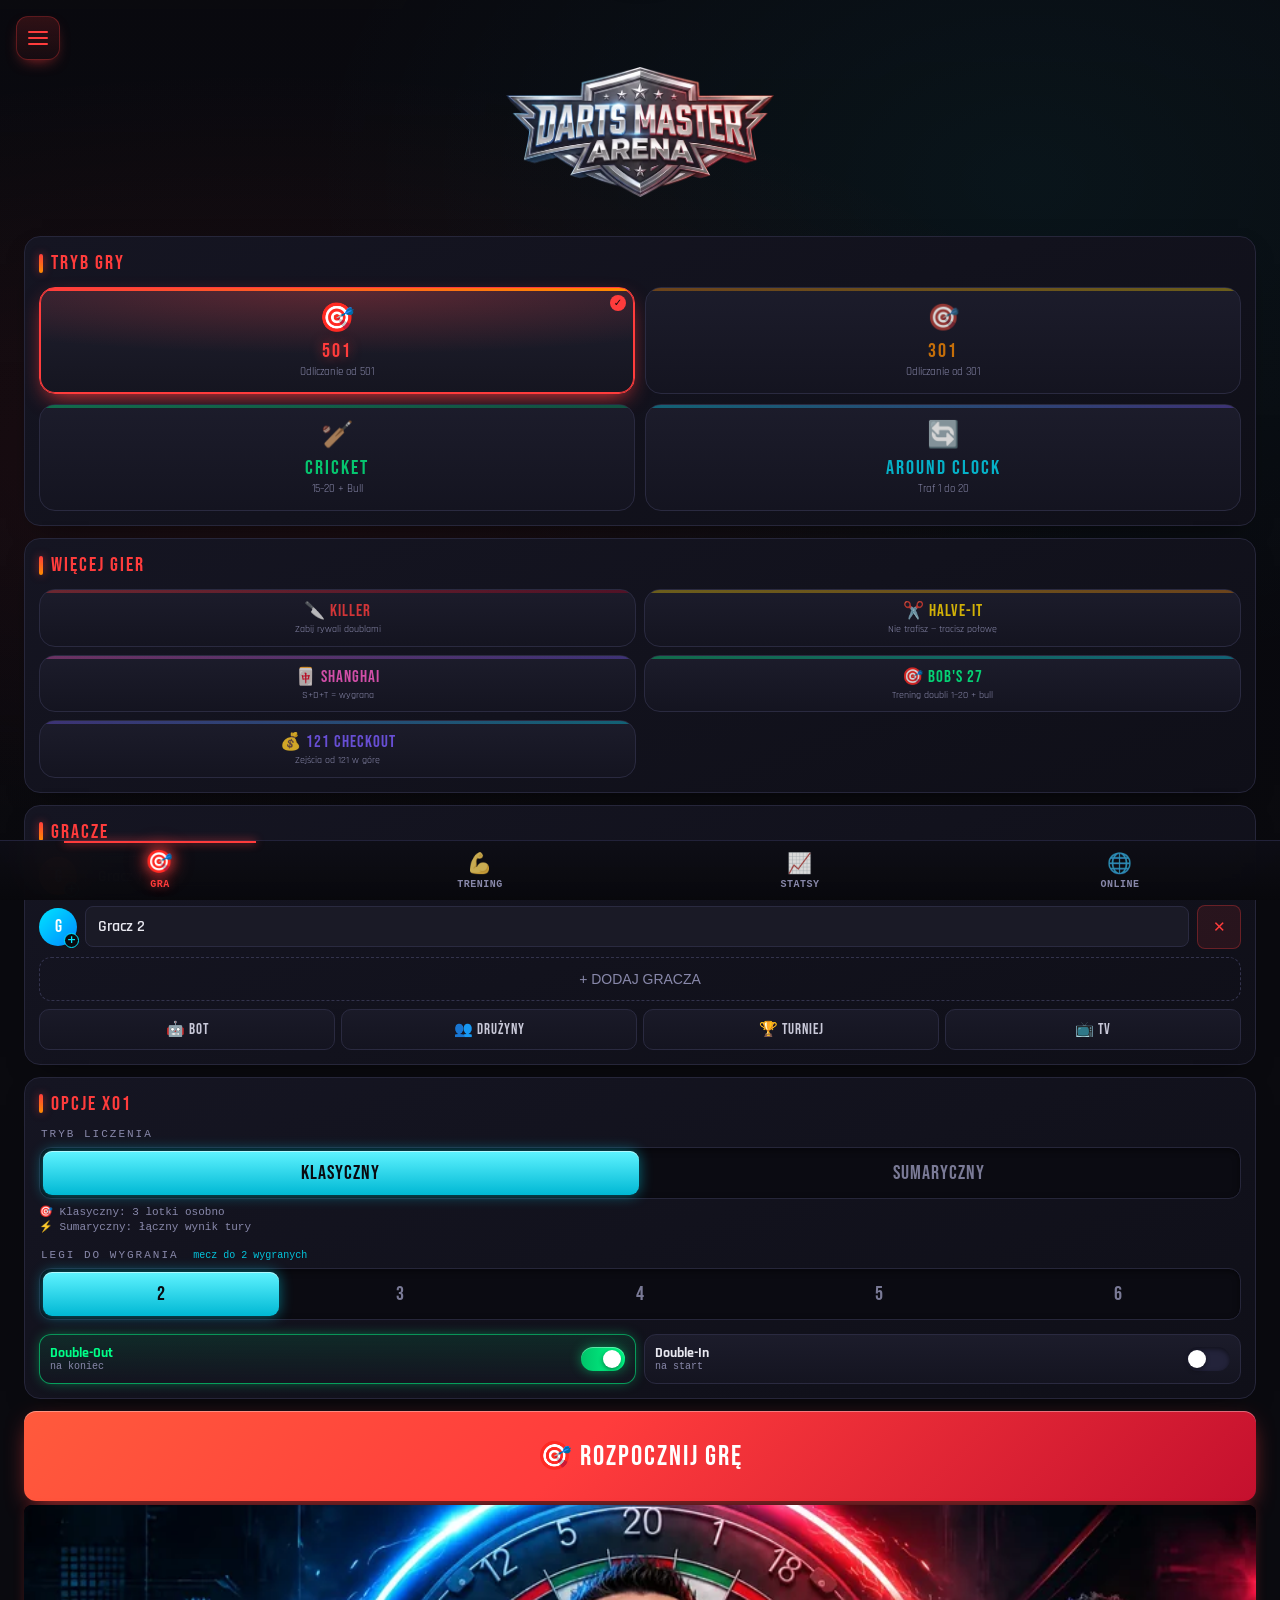
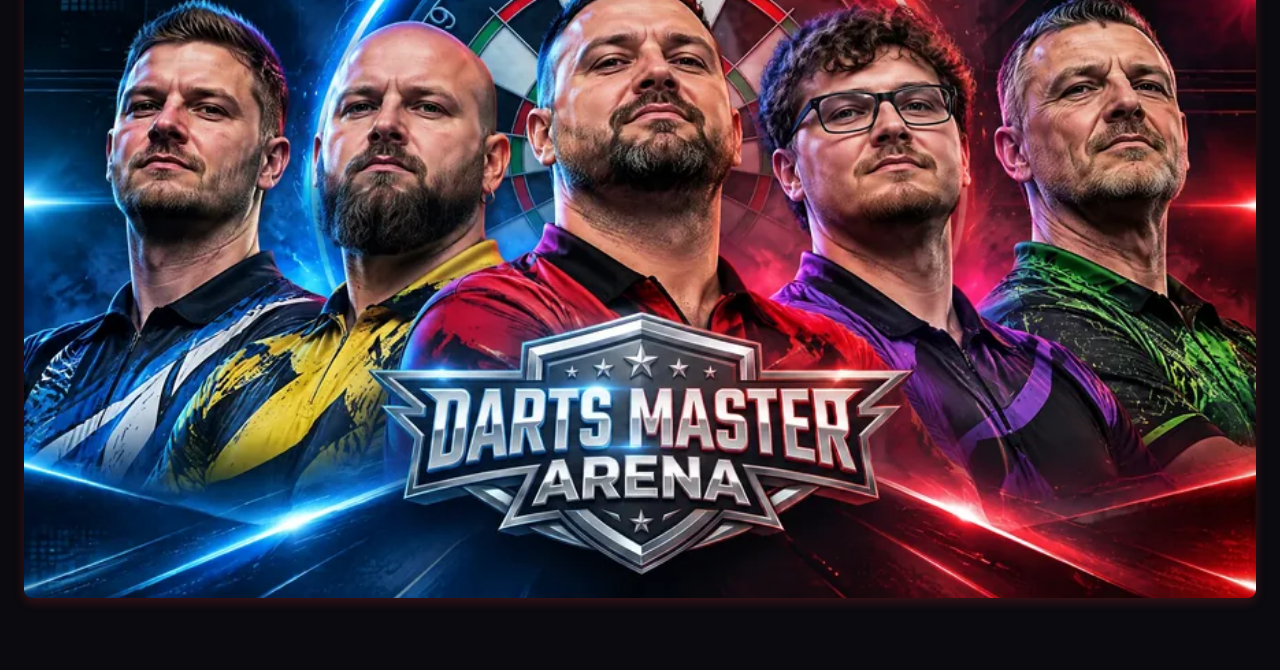
==== commit 4374fe4b: "Add files via upload" ====
--- a/app.html
+++ b/app.html
@@ -3006,6 +3006,23 @@
   // Wszystkie dźwięki są grają dźwięk lotek gracza, bez specjalnego dźwięku dla bulla
   const srcs=[SRC_LOTKA1,SRC_LOTKA2,SRC_LOTKA3,SRC_LOTKA4];
   playDartSound(srcs[G.cp]||SRC_LOTKA1);
+  try{crowdT20(idx);}catch(e){}
+}
+// 🎉 Kibice: każde T20 → „jej”, dwa T20 i pudło trzeciej → „ooouu” (trzecie T20 = 180, ma własny dźwięk przy zatwierdzeniu)
+const SRC_JEJ='media/jej.mp3',SRC_OOOUU='media/ooouu.mp3';
+function playCrowd(src){if(isMuted)return;try{const a=new Audio(src);a.volume=1.0;const p=a.play();if(p&&p.catch)p.catch(()=>{});}catch(e){}}
+function crowdLbl(L,idx,rem){
+  const t20=i=>L[i]==='T20';
+  if(t20(idx)){if(idx===2&&t20(0)&&t20(1))return;setTimeout(()=>playCrowd(SRC_JEJ),120);return;}
+  if(idx===2&&t20(0)&&t20(1)&&rem!==0)setTimeout(()=>playCrowd(SRC_OOOUU),120);
+}
+function crowdT20(idx){
+  const t20=i=>G.throws[i]===60&&G.throwMults[i]===3;
+  if(t20(idx)){if(idx===2&&t20(0)&&t20(1))return;setTimeout(()=>playCrowd(SRC_JEJ),120);return;}
+  if(idx===2&&t20(0)&&t20(1)){
+    // nie przy zejściu (wygrany leg ma swój dźwięk)
+    try{if(G.scores){const r=G.scores[G.cp]-G.throws.reduce((a,b)=>a+(b||0),0);if(r===0)return;}}catch(e){}
+    setTimeout(()=>playCrowd(SRC_OOOUU),120);}
 }
 
 function undoLast(){
@@ -10346,10 +10363,20 @@
     if(!snap.exists())return;const d=snap.data();let best=null;
     for(const key of Object.keys(d)){if(!key.endsWith('_frame'))continue;const u=key.slice(0,-6);if(u===my)continue;
       const m=d[u+'_dm'],sc=(m&&m.cp===G.cp?2:0)+(m?1:0);if(!best||sc>best.s)best={u,s:sc};}
-    if(!best)return;const u=best.u,seq=d[u+'_seq']||0;RIV.uid=u;RIV.dm=d[u+'_dm']||null;
+    if(!best)return;const u=best.u,seq=d[u+'_seq']||0;RIV.uid=u;RIV.dm=d[u+'_dm']||null;try{rivCrowd(RIV.dm);}catch(e){}
     if(seq!==RIV.seq&&d[u+'_frame']){RIV.seq=seq;const room=G._onlineRoomId,im=new Image();im.onload=()=>{RIV.img=im;RIV.ts=Date.now();RIV.room=room;RIV.seen=1;};im.src='data:image/jpeg;base64,'+d[u+'_frame'];}
     dmRender();
   },e=>lg('odbiór kamery: '+(e.code||e.message)));
+}
+// 🎉 Kibice także przy lotkach PRZECIWNIKA (gra online z kamerą): T20 → „jej”, T20+T20+pudło → „ooouu”
+const RCR={k:'',n:0,init:false};
+function rivCrowd(m){
+  if(!m||!Array.isArray(m.darts)||typeof crowdLbl!=='function')return;
+  const k=(G.currentLeg||1)+'|'+(G.round||1)+'|'+m.cp,L=m.darts.map(x=>String(x.l||'').replace('?',''));
+  if(!RCR.init){RCR.init=true;RCR.k=k;RCR.n=L.length;return;} // pierwszy odczyt po wejściu do pokoju — bez dźwięku
+  if(k!==RCR.k){RCR.k=k;RCR.n=0;}else if(L.length<RCR.n)RCR.n=L.length;
+  for(let i=RCR.n;i<L.length&&i<3;i++){let rem=null;try{if(G.scores&&G.scores[m.cp]!=null)rem=G.scores[m.cp]-m.darts.slice(0,i+1).reduce((a,x)=>a+(+x.v||0),0);}catch(e){}crowdLbl(L,i,rem);}
+  RCR.n=Math.max(RCR.n,L.length);
 }
 function dmClearMine(){
   try{if(!isOnline())return;const{db,doc,setDoc,deleteField}=window._fb,uid=window._fbUser.uid;
@@ -10363,7 +10390,7 @@
 function dmClose(){
   if(!dmOn)return;dmOn=false;$('dm').classList.remove('on');$('dm-sheet').classList.remove('on');
   cancelAnimationFrame(dmRaf);clearInterval(dmTimer);if(dmUnsub){dmUnsub();dmUnsub=null;}
-  dmClearMine();RIV.img=null;RIV.dm=null;RIV.seq=-1;RIV.ts=0;if(RIV.room!==G._onlineRoomId){RIV.seen=0;RIV.room=null;}if(running)stop();
+  dmClearMine();RCR.init=false;RIV.img=null;RIV.dm=null;RIV.seq=-1;RIV.ts=0;if(RIV.room!==G._onlineRoomId){RIV.seen=0;RIV.room=null;}if(running)stop();
 }
 function nextRound(){
   if(BULL.active){if(BULL.res&&!BULL.locked){try{BULL.cb.onConfirm&&BULL.cb.onConfirm(Object.assign({img:bullImg(BULL.res.tip)},BULL.res));}catch(e){}}return;}
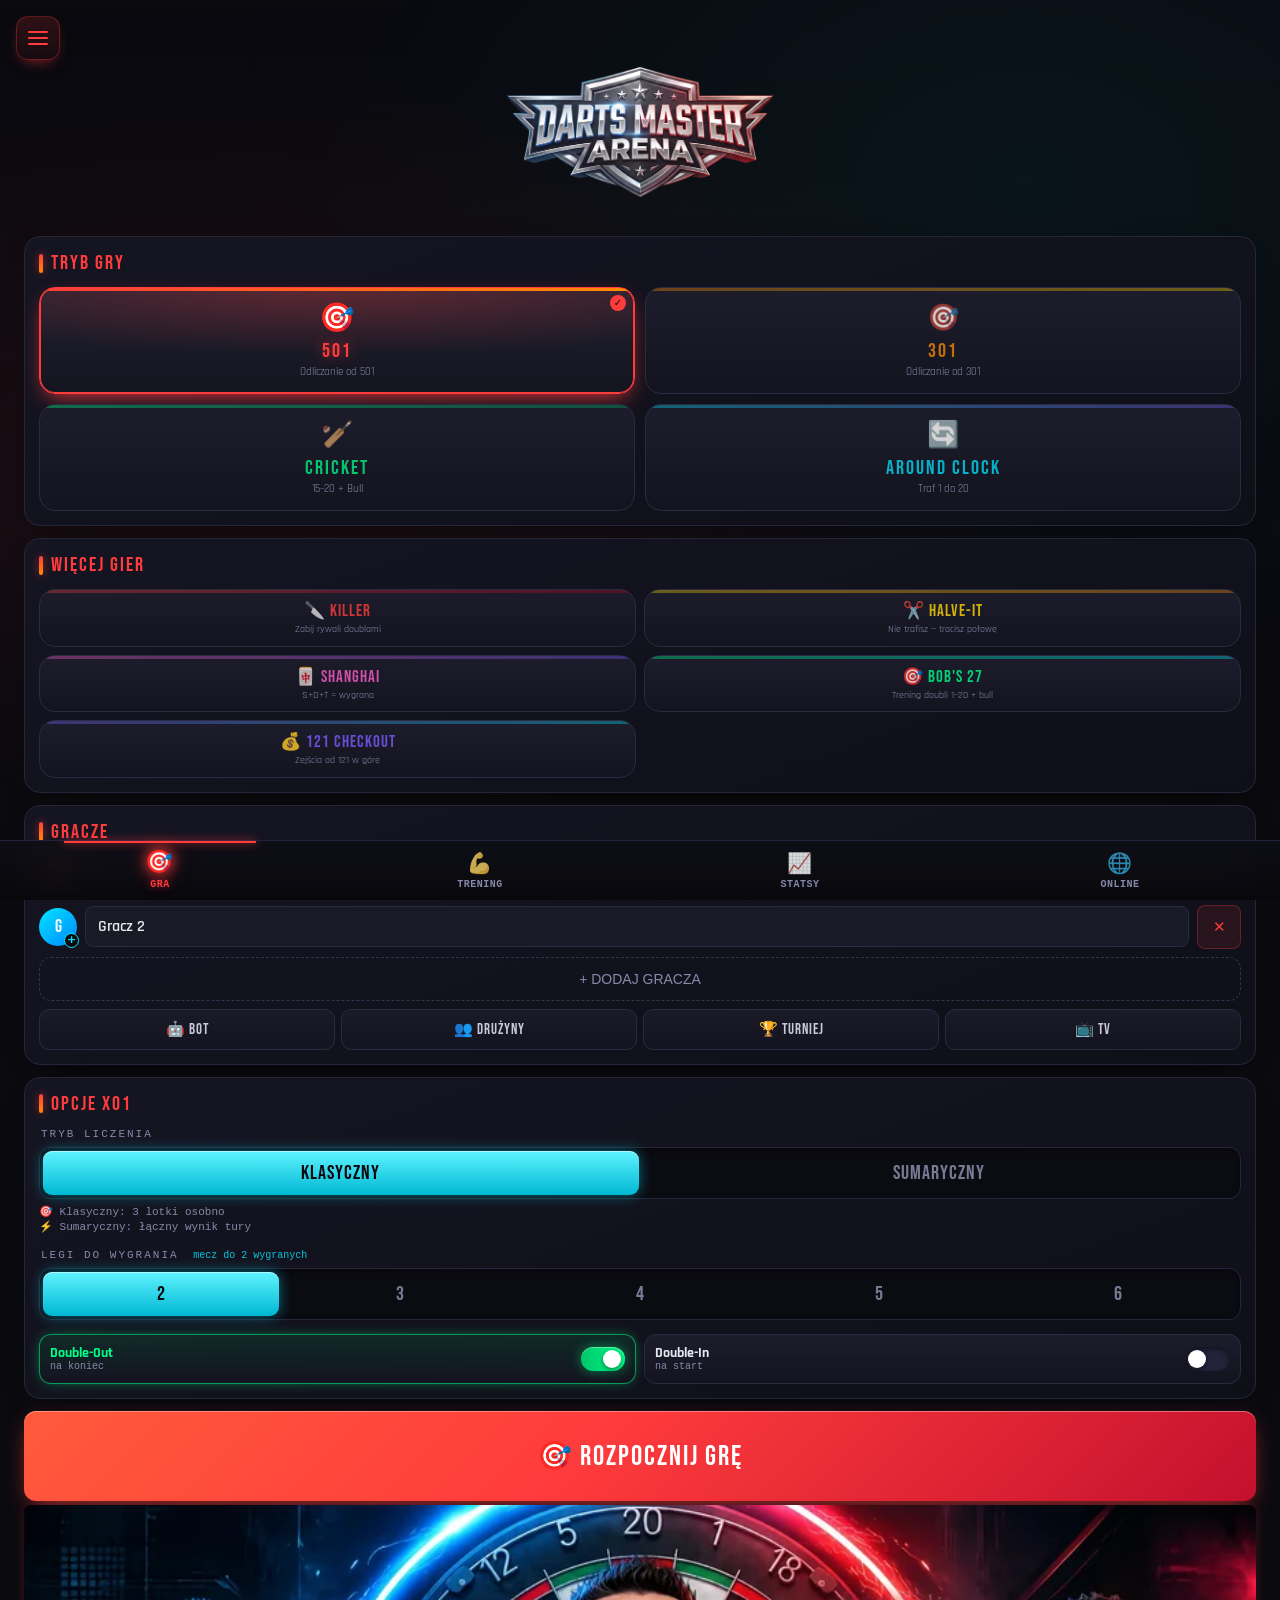
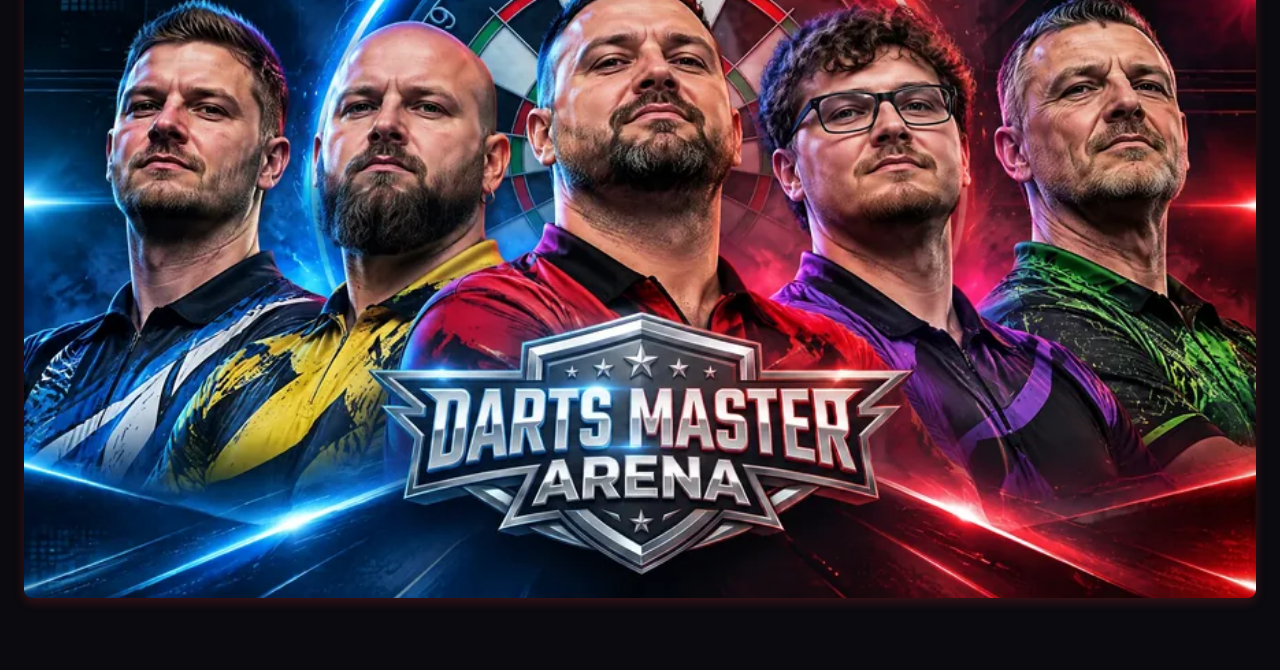
==== commit fa4d02aa: "Add files via upload" ====
--- a/app.html
+++ b/app.html
@@ -1,6 +1,15 @@
 <!DOCTYPE html>
+<!--
+  Darts Master Arena
+  © 2026 Wojciech Rutkowski. Wszelkie prawa zastrzeżone.
+  Program jest utworem chronionym prawem autorskim (ustawa z dnia 4 lutego 1994 r. o prawie autorskim i prawach pokrewnych).
+  Kopiowanie, modyfikowanie, rozpowszechnianie lub wykorzystywanie kodu, grafik i dźwięków, w całości lub w części,
+  bez pisemnej zgody autora jest zabronione.
+-->
 <html lang="pl">
 <head>
+<meta name="author" content="Wojciech Rutkowski">
+<meta name="copyright" content="© 2026 Wojciech Rutkowski. Wszelkie prawa zastrzeżone.">
 <meta charset="UTF-8">
 <meta name="viewport" content="width=device-width, initial-scale=1.0, maximum-scale=1.0, user-scalable=no, viewport-fit=cover">
 <meta name="theme-color" content="#0a0a0f">
@@ -19,33 +28,7 @@
 <link rel="shortcut icon" href="/favicon.ico">
 <title>Darts Master Arena</title>
 <link href="https://fonts.googleapis.com/css2?family=Bebas+Neue&family=Anton&family=Open+Sans:wght@400;600;700&family=Rajdhani:wght@400;500;600;700&display=swap" rel="stylesheet">
-<script type="module">
-  import { initializeApp } from "https://www.gstatic.com/firebasejs/10.12.0/firebase-app.js";
-  import { getAuth, createUserWithEmailAndPassword, signInWithEmailAndPassword, signOut, onAuthStateChanged, updateProfile, sendPasswordResetEmail } from "https://www.gstatic.com/firebasejs/10.12.0/firebase-auth.js";
-  import { getFirestore, collection, doc, setDoc, getDoc, getDocs, updateDoc, onSnapshot, deleteDoc, deleteField, serverTimestamp, query, orderBy, limit, where, addDoc, runTransaction, arrayUnion, arrayRemove } from "https://www.gstatic.com/firebasejs/10.12.0/firebase-firestore.js";
-
-  const firebaseConfig = {
-    apiKey: "AIzaSyDDq0DXwafzw8KiSfl-HofLPJ_BuCSrttk",
-    authDomain: "dartsmasterproapp.firebaseapp.com",
-    projectId: "dartsmasterproapp",
-    storageBucket: "dartsmasterproapp.firebasestorage.app",
-    messagingSenderId: "101932488932",
-    appId: "1:101932488932:web:4e81bce3bbfb4fde9b74f1"
-  };
-
-  const app = initializeApp(firebaseConfig);
-  const auth = getAuth(app);
-  const db = getFirestore(app);
-
-  // Eksportuj do window żeby reszta kodu miała dostęp
-  window._fb = { auth, db, createUserWithEmailAndPassword, signInWithEmailAndPassword, signOut, onAuthStateChanged, updateProfile, sendPasswordResetEmail, collection, doc, setDoc, getDoc, getDocs, updateDoc, onSnapshot, deleteDoc, deleteField, serverTimestamp, query, orderBy, limit, where, addDoc, runTransaction, arrayUnion, arrayRemove };
-
-  // Śledź stan logowania
-  onAuthStateChanged(auth, user => {
-    window._fbUser = user;
-    if (typeof onFbAuthChange === 'function') onFbAuthChange(user);
-  });
-</script>
+<script type="module">const _d1_0x3da4e5=_d1_0xddcc;function _d1_0xddcc(_0x389bf2,_0x4e15a3){_0x389bf2=_0x389bf2-0x108;const _0x56645f=_d1_0x5664();let _0xddcc5b=_0x56645f[_0x389bf2];return _0xddcc5b;}(function(_0x4eaa0c,_0x8b0297){const _0x1ecd76=_d1_0xddcc,_0x3caf28=_0x4eaa0c();while(!![]){try{const _0x3f8b5c=-parseInt(_0x1ecd76(0x115))/0x1+parseInt(_0x1ecd76(0x11b))/0x2+-parseInt(_0x1ecd76(0x110))/0x3*(-parseInt(_0x1ecd76(0x10c))/0x4)+-parseInt(_0x1ecd76(0x111))/0x5*(-parseInt(_0x1ecd76(0x10e))/0x6)+parseInt(_0x1ecd76(0x113))/0x7*(-parseInt(_0x1ecd76(0x119))/0x8)+-parseInt(_0x1ecd76(0x114))/0x9*(-parseInt(_0x1ecd76(0x109))/0xa)+parseInt(_0x1ecd76(0x11c))/0xb;if(_0x3f8b5c===_0x8b0297)break;else _0x3caf28['push'](_0x3caf28['shift']());}catch(_0x4969d0){_0x3caf28['push'](_0x3caf28['shift']());}}}(_d1_0x5664,0x931fb));import{initializeApp}from'https://www.gstatic.com/firebasejs/10.12.0/firebase-app.js';import{getAuth,createUserWithEmailAndPassword,signInWithEmailAndPassword,signOut,onAuthStateChanged,updateProfile,sendPasswordResetEmail}from'https://www.gstatic.com/firebasejs/10.12.0/firebase-auth.js';import{getFirestore,collection,doc,setDoc,getDoc,getDocs,updateDoc,onSnapshot,deleteDoc,deleteField,serverTimestamp,query,orderBy,limit,where,addDoc,runTransaction,arrayUnion,arrayRemove}from'https://www.gstatic.com/firebasejs/10.12.0/firebase-firestore.js';const firebaseConfig={'apiKey':'AIzaSyDDq0DXwafzw8KiSfl-HofLPJ_BuCSrttk','authDomain':_d1_0x3da4e5(0x118),'projectId':_d1_0x3da4e5(0x116),'storageBucket':_d1_0x3da4e5(0x108),'messagingSenderId':_d1_0x3da4e5(0x10a),'appId':_d1_0x3da4e5(0x11a)},app=initializeApp(firebaseConfig),auth=getAuth(app),db=getFirestore(app);window[_d1_0x3da4e5(0x10d)]={'auth':auth,'db':db,'createUserWithEmailAndPassword':createUserWithEmailAndPassword,'signInWithEmailAndPassword':signInWithEmailAndPassword,'signOut':signOut,'onAuthStateChanged':onAuthStateChanged,'updateProfile':updateProfile,'sendPasswordResetEmail':sendPasswordResetEmail,'collection':collection,'doc':doc,'setDoc':setDoc,'getDoc':getDoc,'getDocs':getDocs,'updateDoc':updateDoc,'onSnapshot':onSnapshot,'deleteDoc':deleteDoc,'deleteField':deleteField,'serverTimestamp':serverTimestamp,'query':query,'orderBy':orderBy,'limit':limit,'where':where,'addDoc':addDoc,'runTransaction':runTransaction,'arrayUnion':arrayUnion,'arrayRemove':arrayRemove};function _d1_0x5664(){const _0x3d6310=['399164jiVooC','7722440nwxSWP','dartsmasterproapp.firebasestorage.app','10dVscuc','101932488932','function','60xiNaXs','_fb','30DmzyLy','log','188373yiKhZf','206940MmEeOr','%cDarts\x20Master\x20Arena\x20©\x202026\x20Wojciech\x20Rutkowski\x20—\x20wszelkie\x20prawa\x20zastrzeżone.\x20Kopiowanie\x20kodu\x20zabronione.','468902wZTily','2915577pGOxdK','632999glxDLm','dartsmasterproapp','color:#ff3c3c;font-weight:bold','dartsmasterproapp.firebaseapp.com','136KETVVU','1:101932488932:web:4e81bce3bbfb4fde9b74f1'];_d1_0x5664=function(){return _0x3d6310;};return _d1_0x5664();}try{console[_d1_0x3da4e5(0x10f)](_d1_0x3da4e5(0x112),_d1_0x3da4e5(0x117));}catch(_d1_0x8a77f6){}onAuthStateChanged(auth,_0x5c7ee2=>{const _0x5dd087=_d1_0x3da4e5;window['_fbUser']=_0x5c7ee2;if(typeof onFbAuthChange===_0x5dd087(0x10b))onFbAuthChange(_0x5c7ee2);});</script>
 
 <style>
 *{margin:0;padding:0;box-sizing:border-box;-webkit-tap-highlight-color:transparent}
@@ -883,6 +866,7 @@
       <div class="ab-name">DARTS MASTER ARENA</div>
       <div class="ab-tag">Liczenie punktów, kamera z auto-liczeniem, gra online i statystyki — w jednej aplikacji na telefon.</div>
       <div class="ab-pills"><span>v4.1</span><span>bez reklam</span><span>działa offline</span><span>PWA</span></div>
+      <div style="margin-top:10px;font-size:11px;line-height:1.5;color:#8888aa">© 2026 <b style="color:#c8c8d8">Wojciech Rutkowski</b>. Wszelkie prawa zastrzeżone.<br>Aplikacja, jej kod, grafiki i dźwięki są chronione prawem autorskim. Kopiowanie, przerabianie i rozpowszechnianie bez zgody autora jest zabronione.</div>
     </div>
 
     <div class="ab-sec" style="--ac:#ffd700">
@@ -1031,7 +1015,7 @@
 <!-- HOME -->
 <div class="screen active" id="home-screen">
   <div style="text-align:center;padding:20px 0 12px">
-    <div id="dm-logo" style="width:min(80vw,320px);aspect-ratio:640/368;margin:0 auto;position:relative;display:flex;align-items:center;justify-content:center"><img src="[data-uri]" alt="Darts Master Arena" style="width:84%;height:auto;display:block"><video src="media/logo-anim.mp4?v=2" autoplay muted loop playsinline preload="auto" aria-hidden="true" disablepictureinpicture style="position:absolute;inset:0;width:100%;height:100%;object-fit:contain;-webkit-mask-image:linear-gradient(90deg,transparent,#000 9%,#000 91%,transparent),linear-gradient(180deg,transparent,#000 12%,#000 88%,transparent);-webkit-mask-composite:source-in;mask-image:linear-gradient(90deg,transparent,#000 9%,#000 91%,transparent),linear-gradient(180deg,transparent,#000 12%,#000 88%,transparent);mask-composite:intersect;opacity:0;transition:opacity .4s;pointer-events:none" onplaying="this.style.opacity=1;this.previousElementSibling.style.visibility='hidden'"></video></div><script>(function(){var v=document.querySelector("#dm-logo video");if(!v||!("IntersectionObserver" in window))return;new IntersectionObserver(function(e){e.forEach(function(x){if(x.isIntersecting){var p=v.play();p&&p.catch&&p.catch(function(){});}else v.pause();});}).observe(v);})();</script>
+    <div id="dm-logo" style="width:min(80vw,320px);aspect-ratio:640/368;margin:0 auto;position:relative;display:flex;align-items:center;justify-content:center"><img src="[data-uri]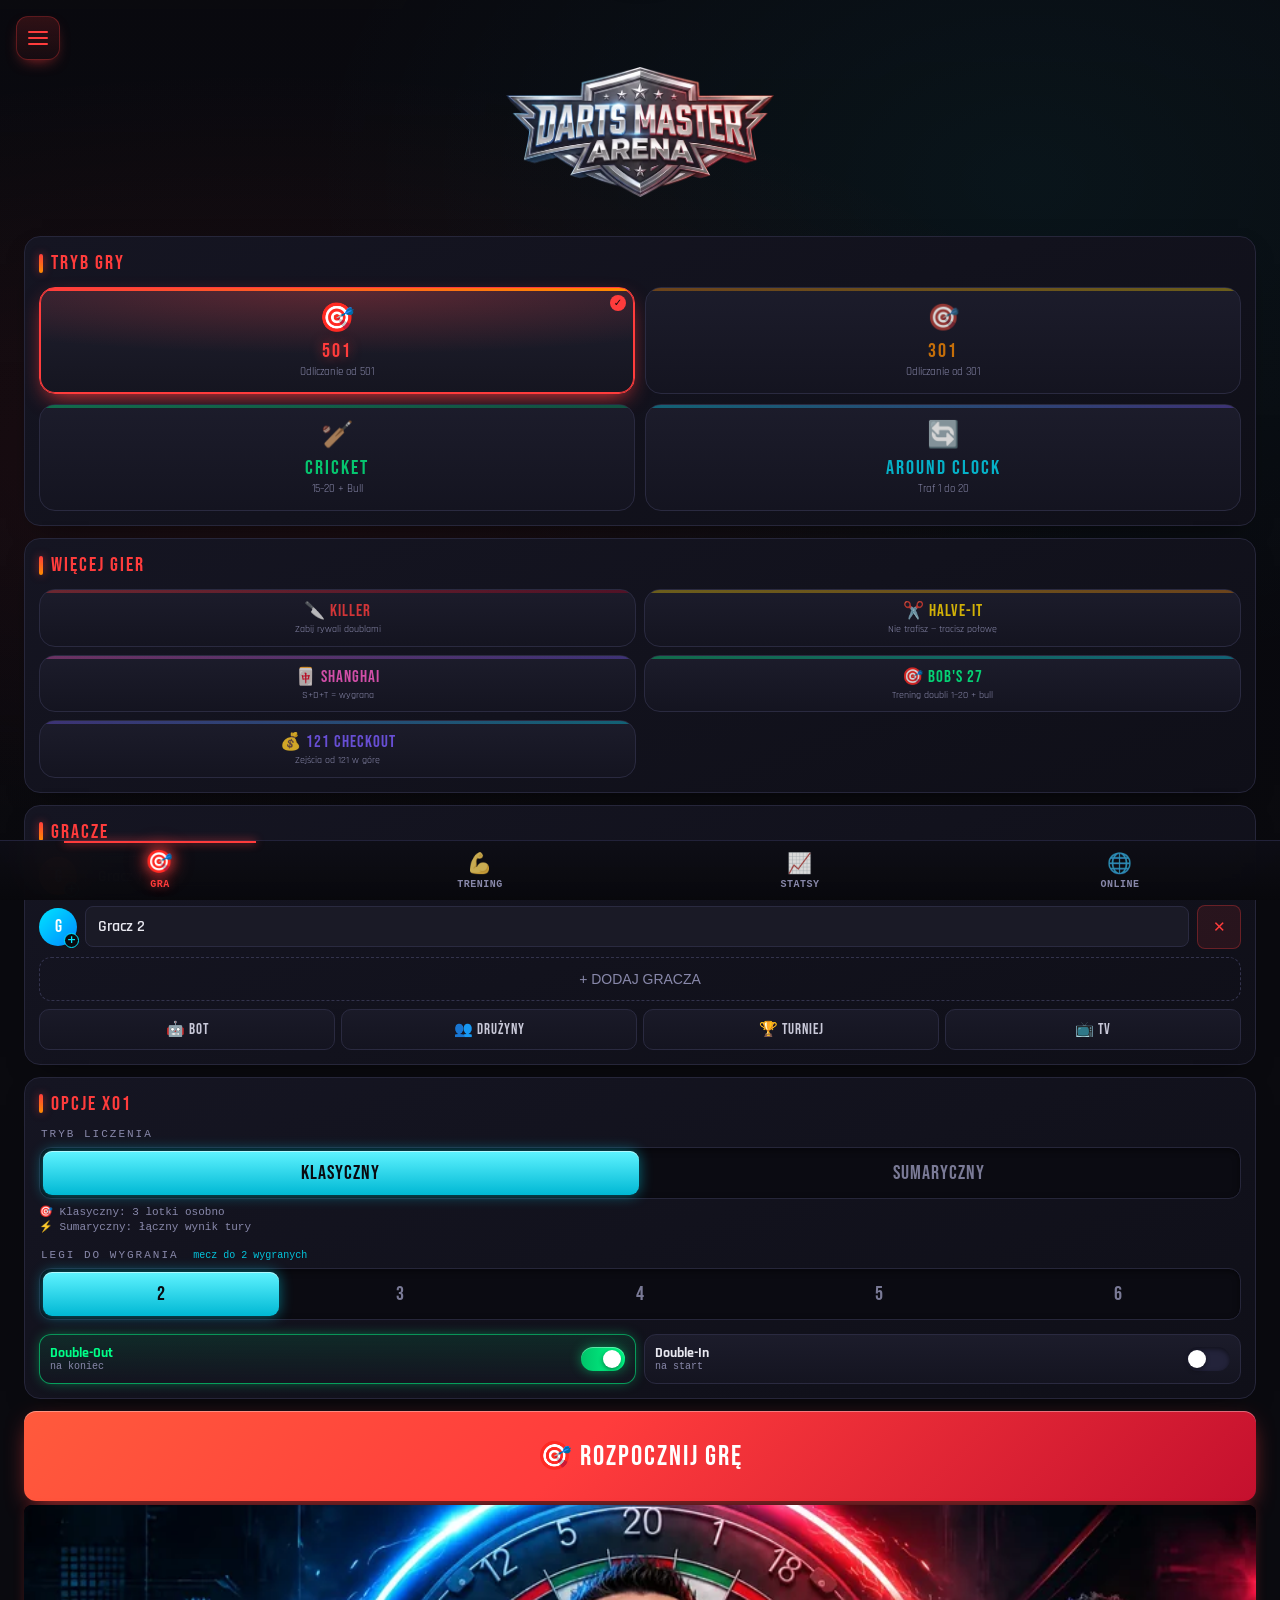
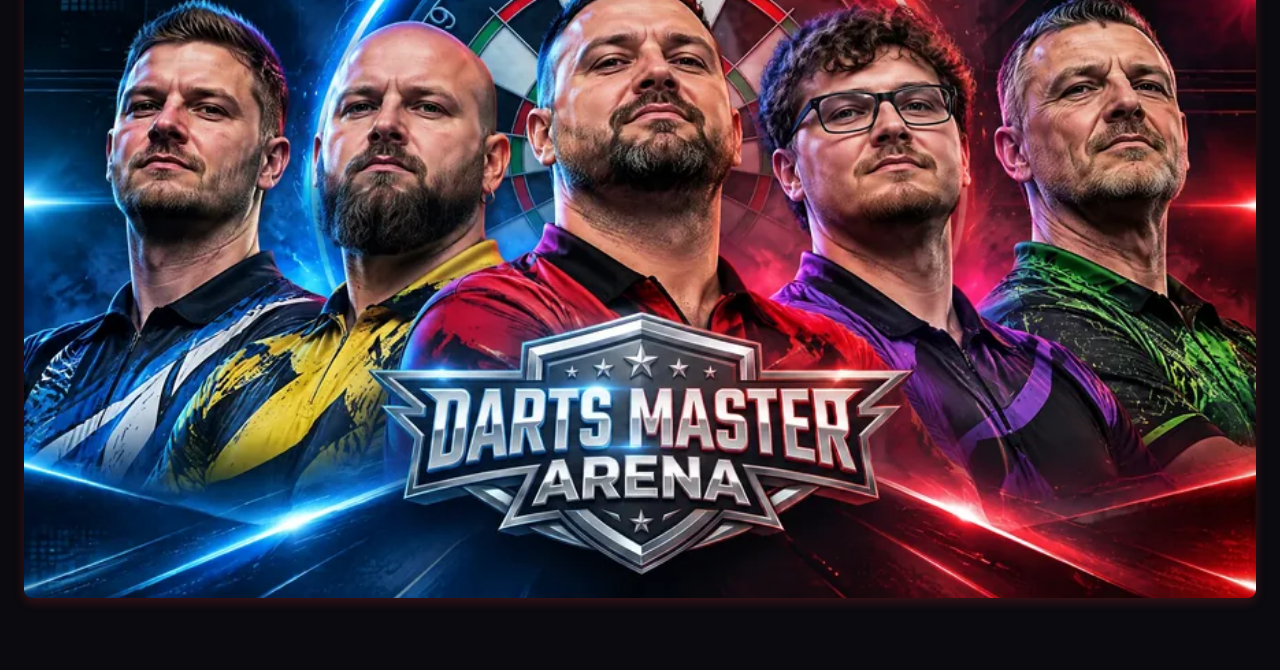
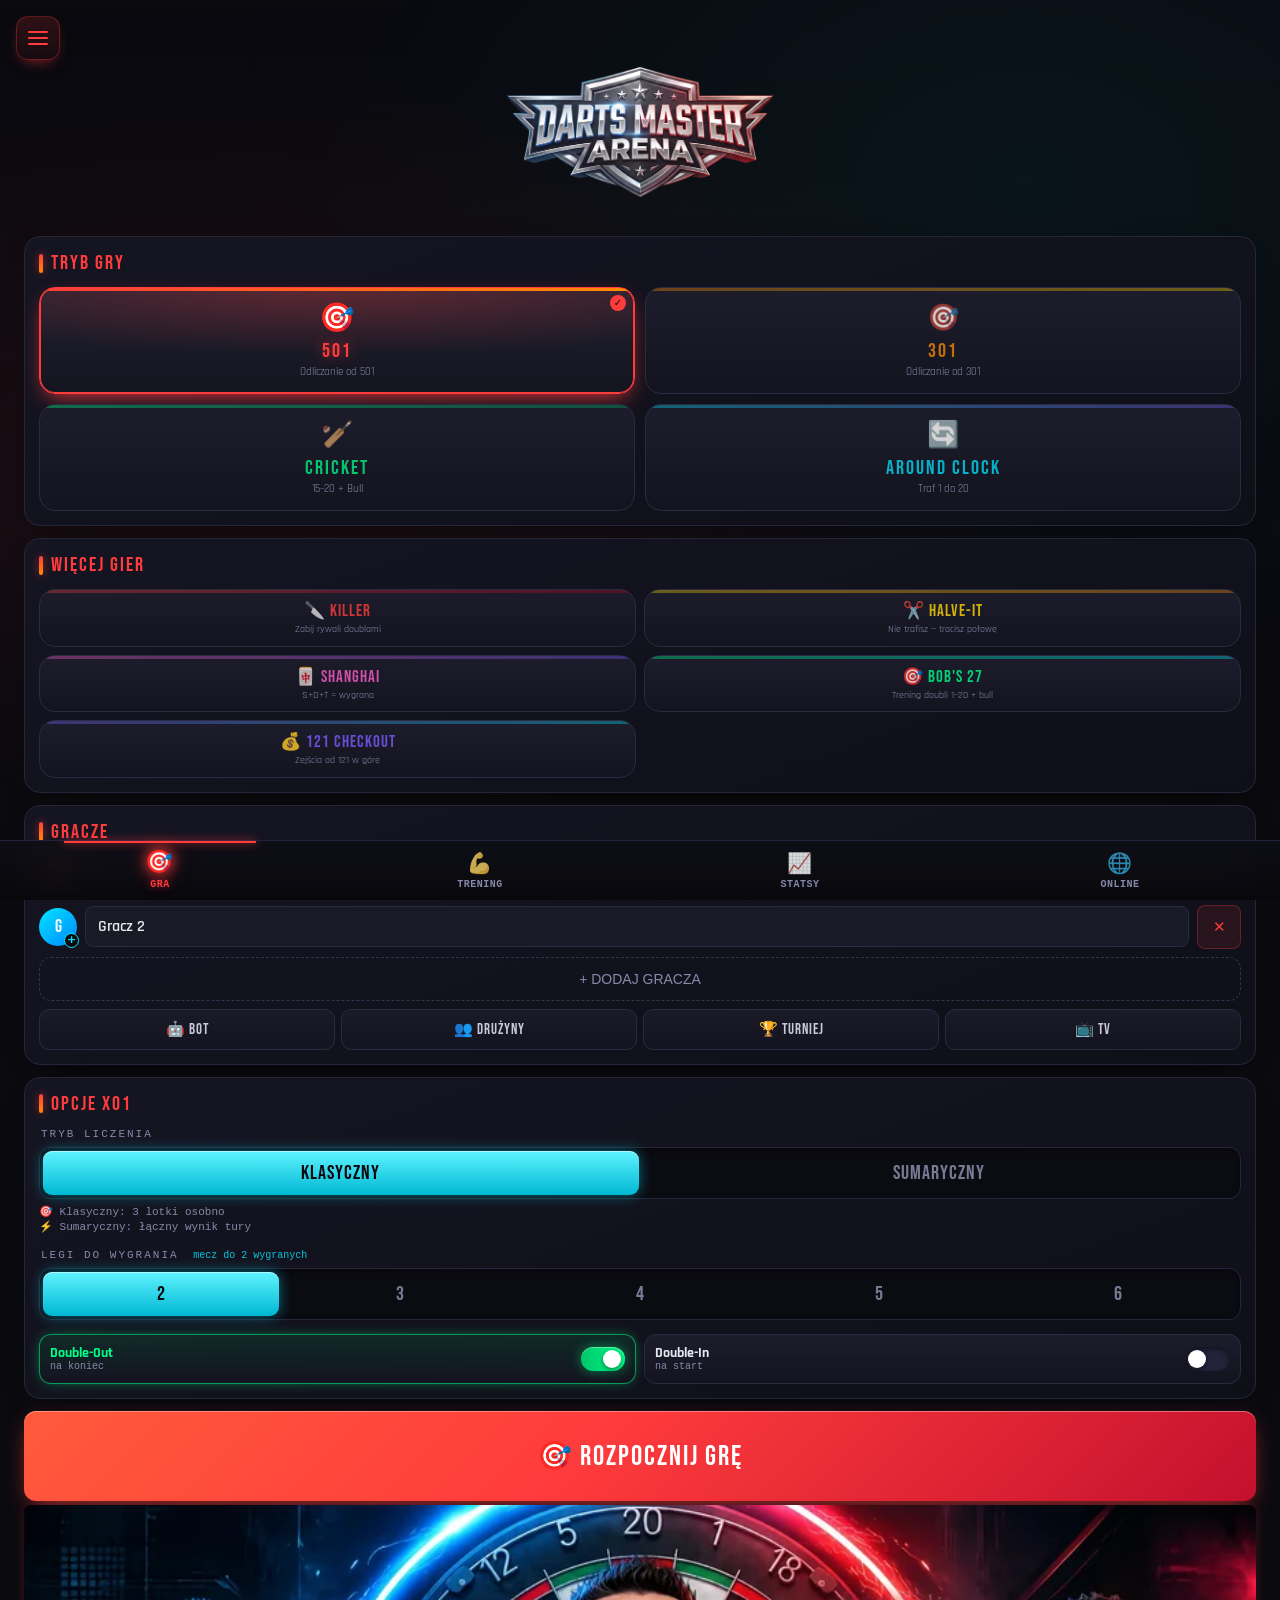
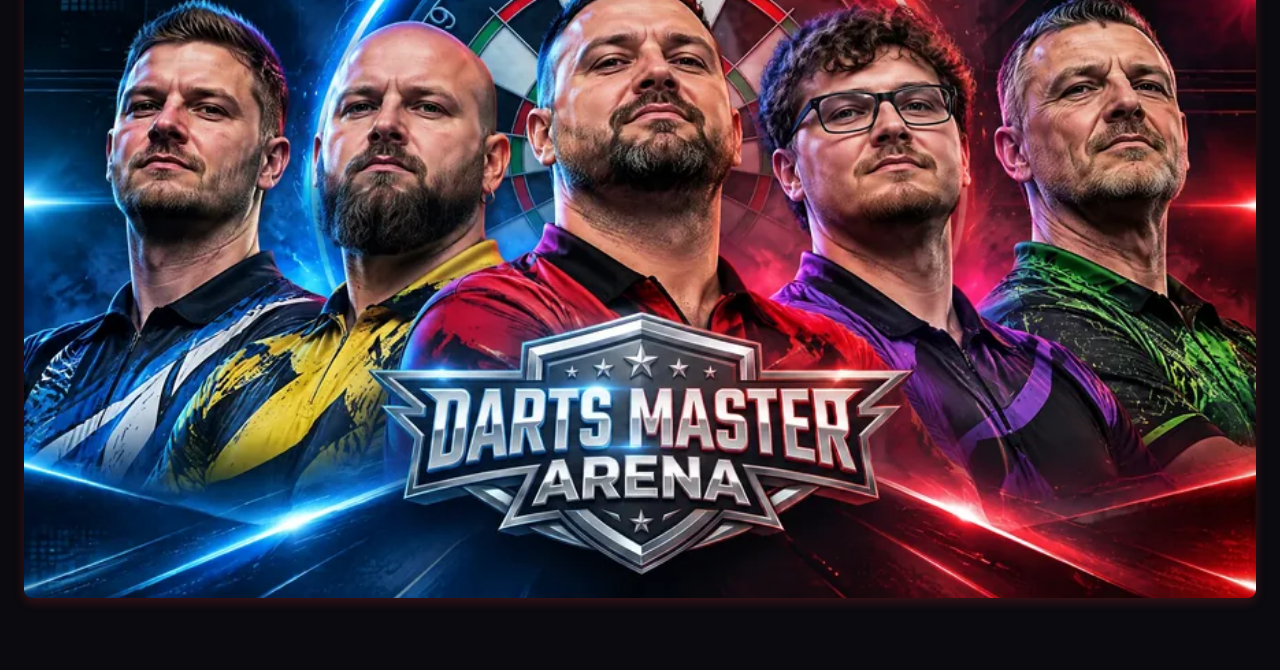
